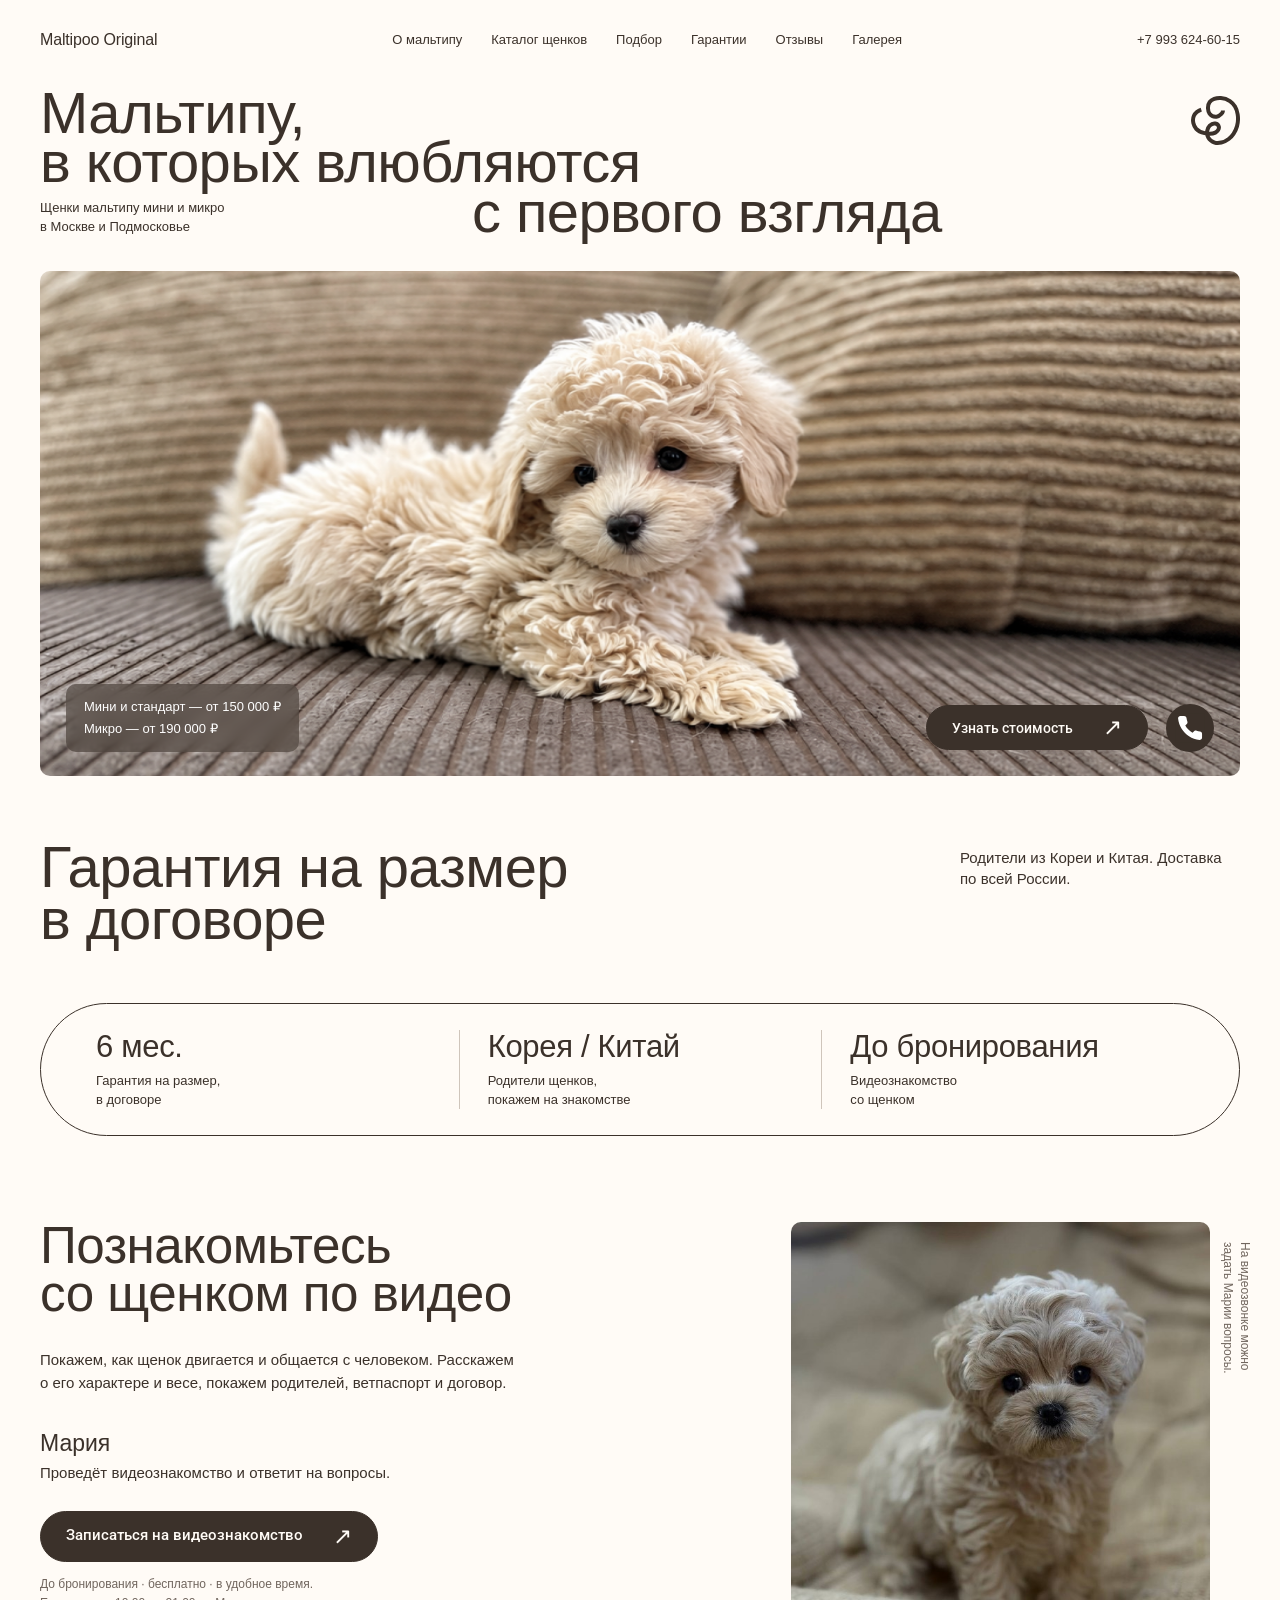
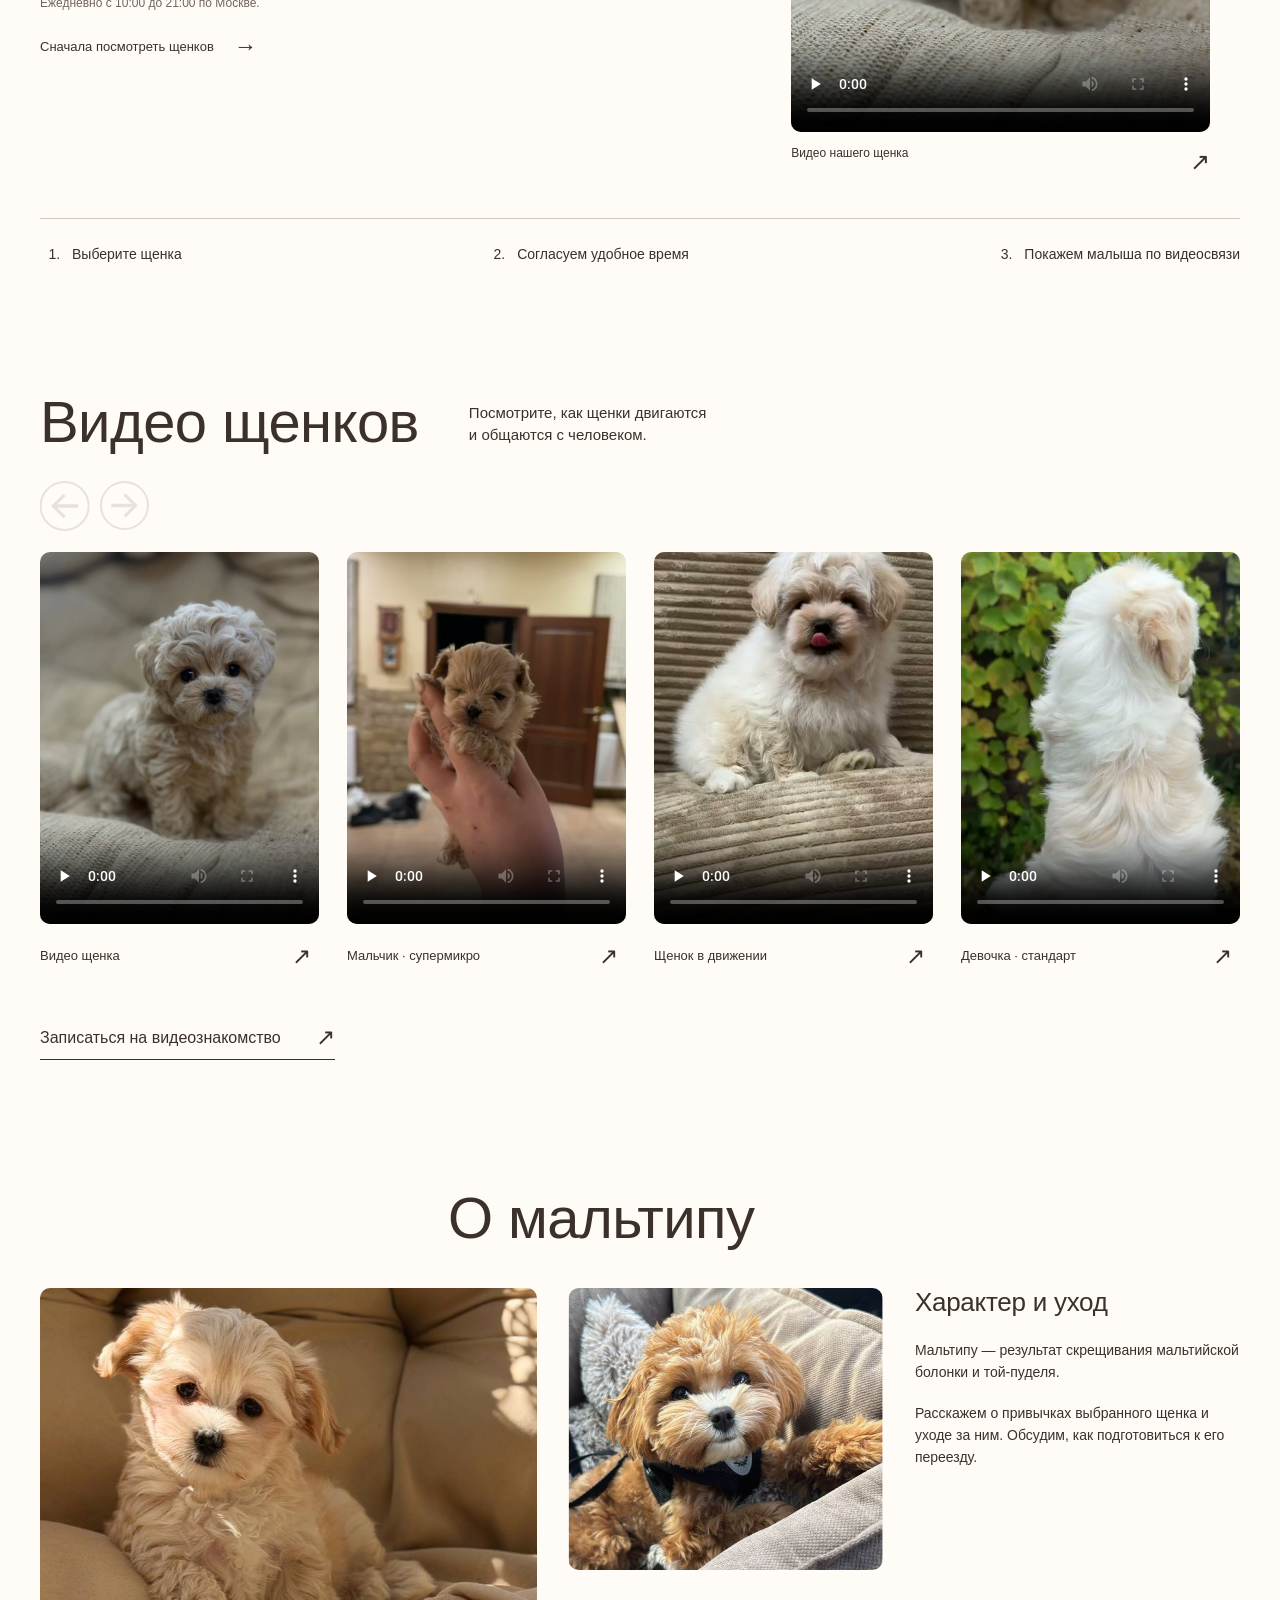
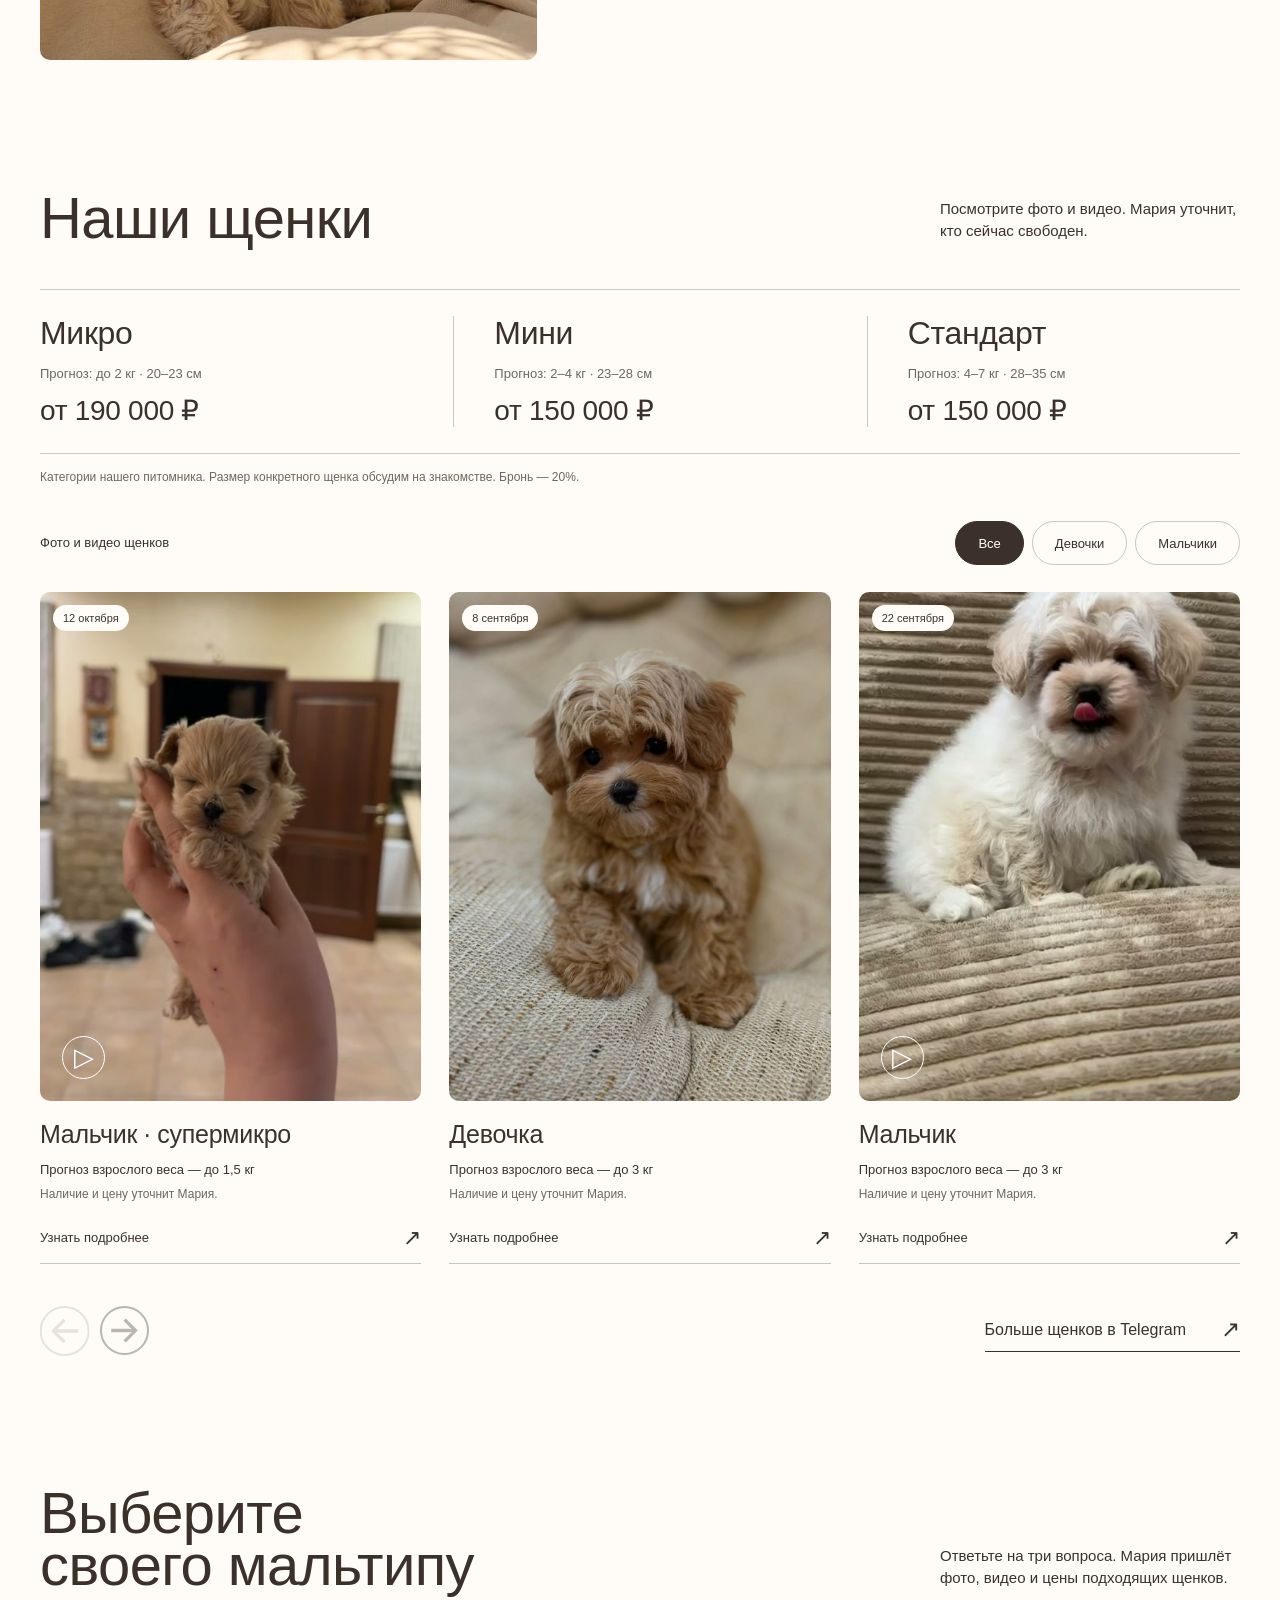
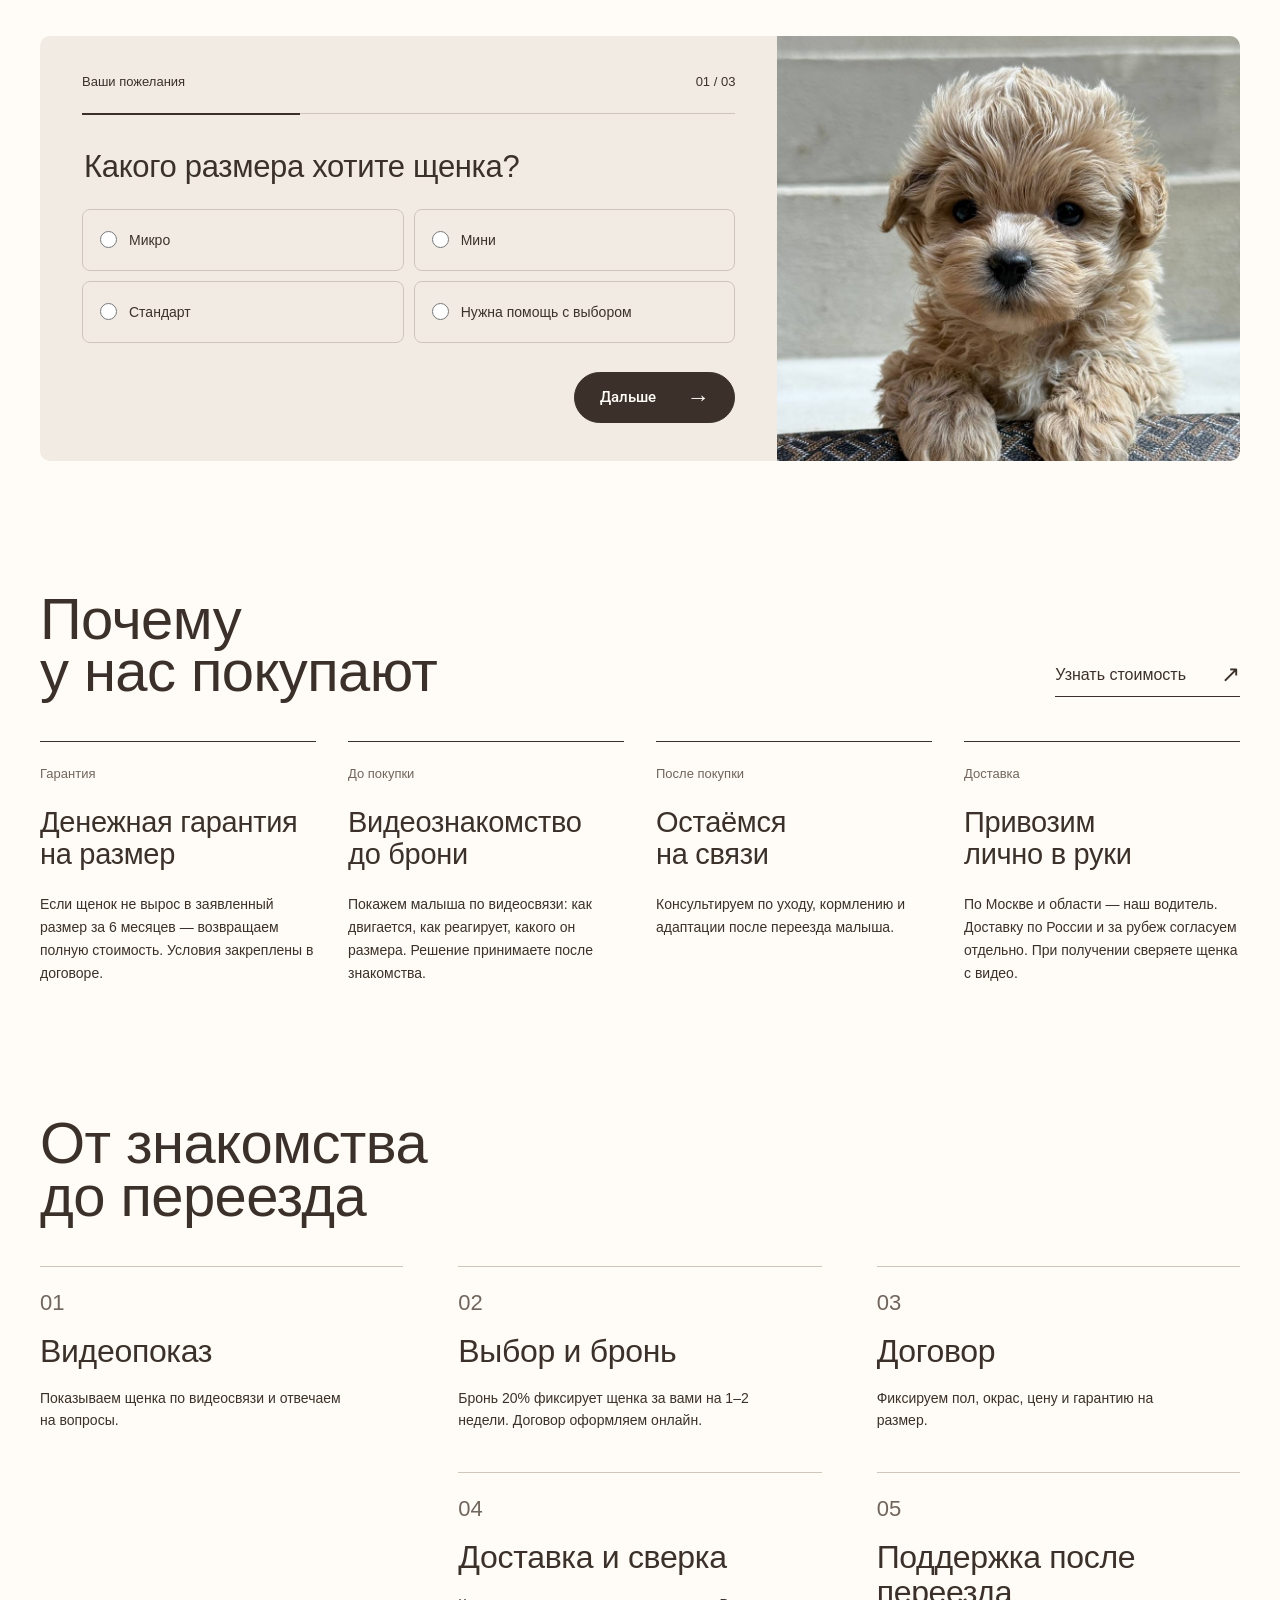
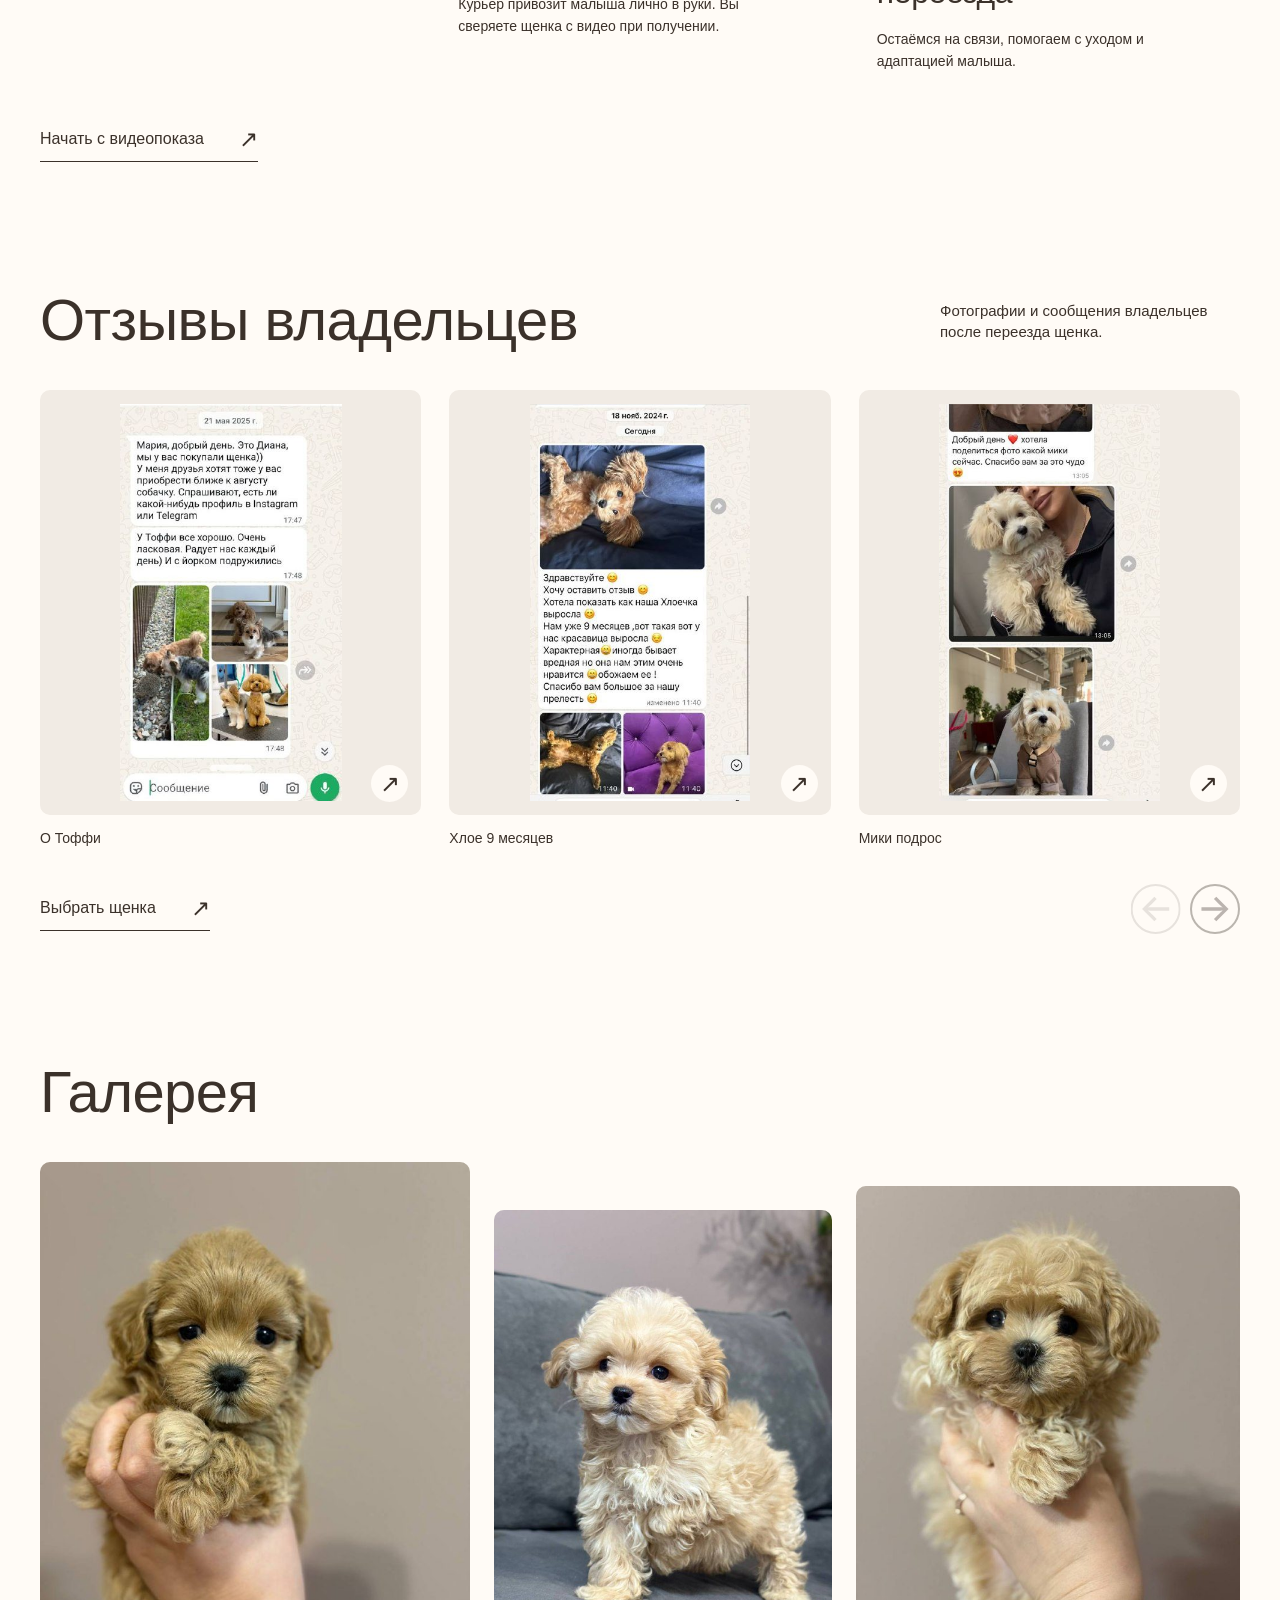
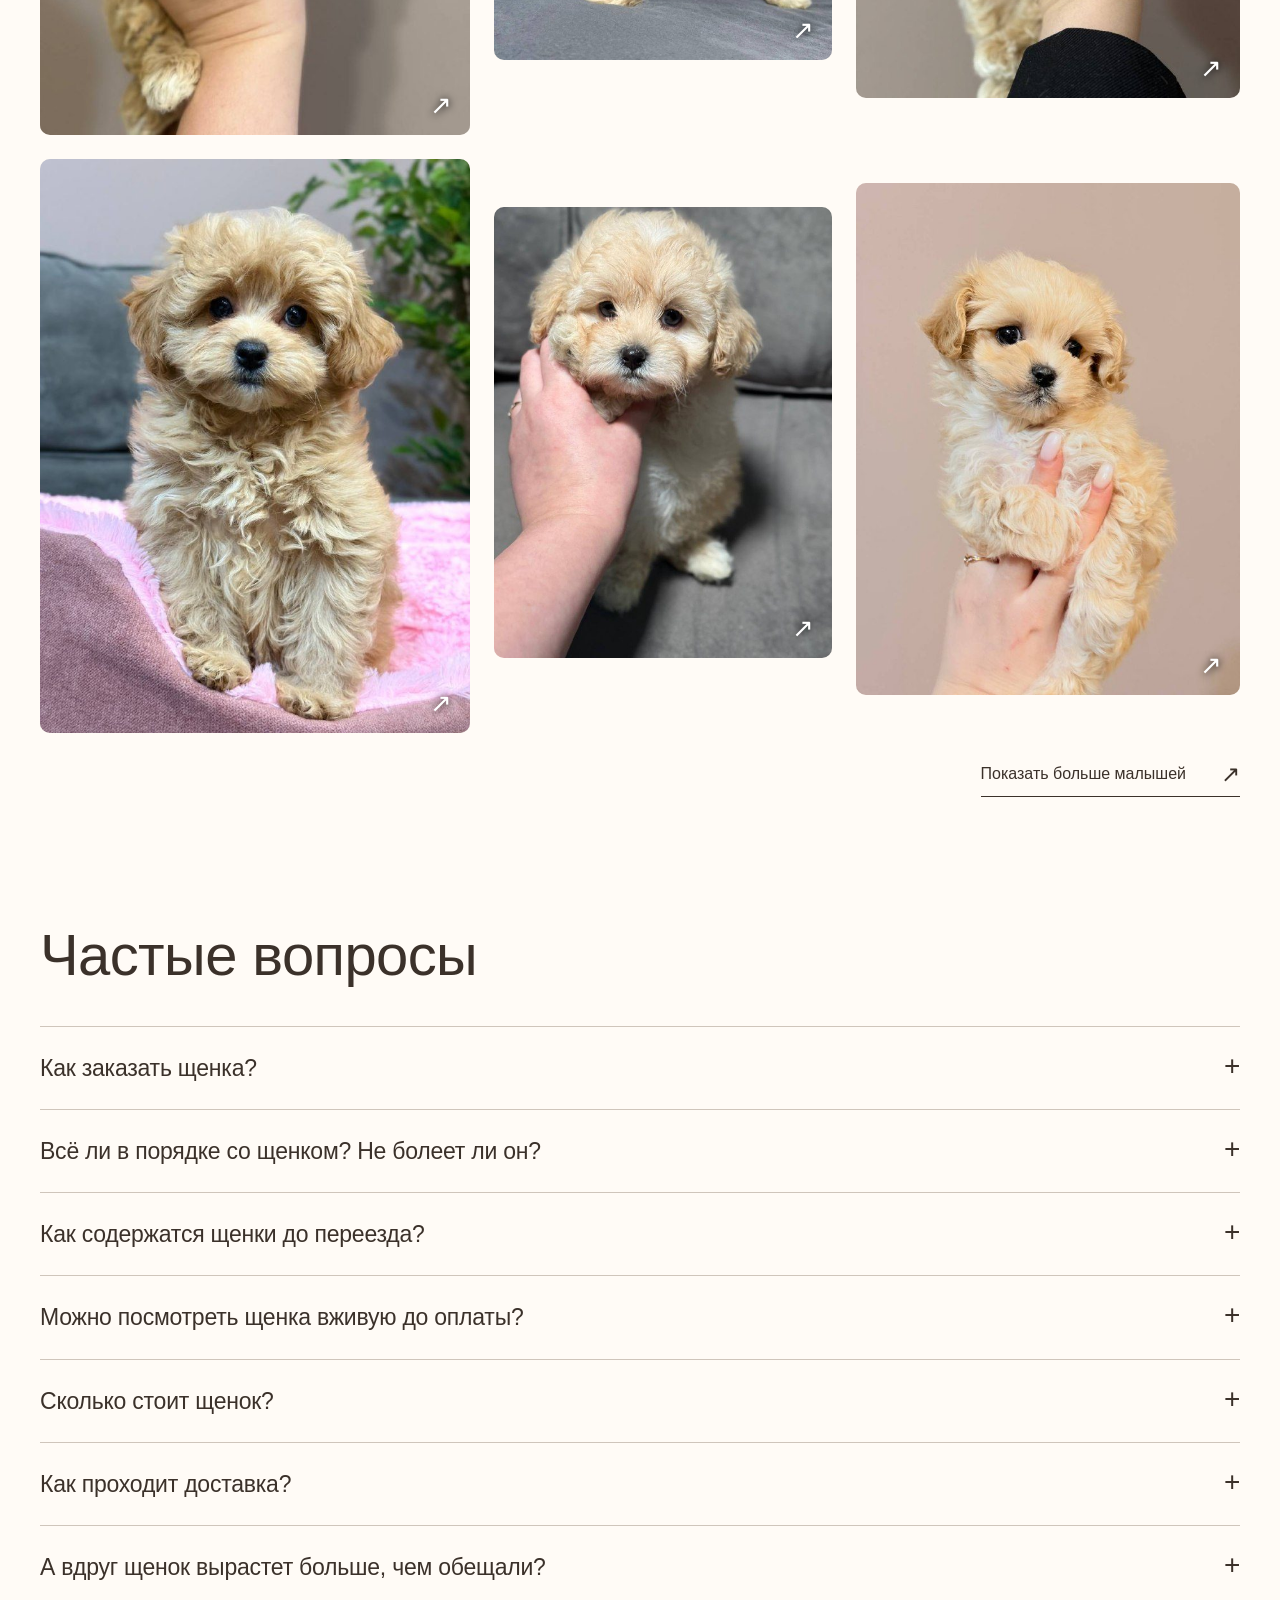
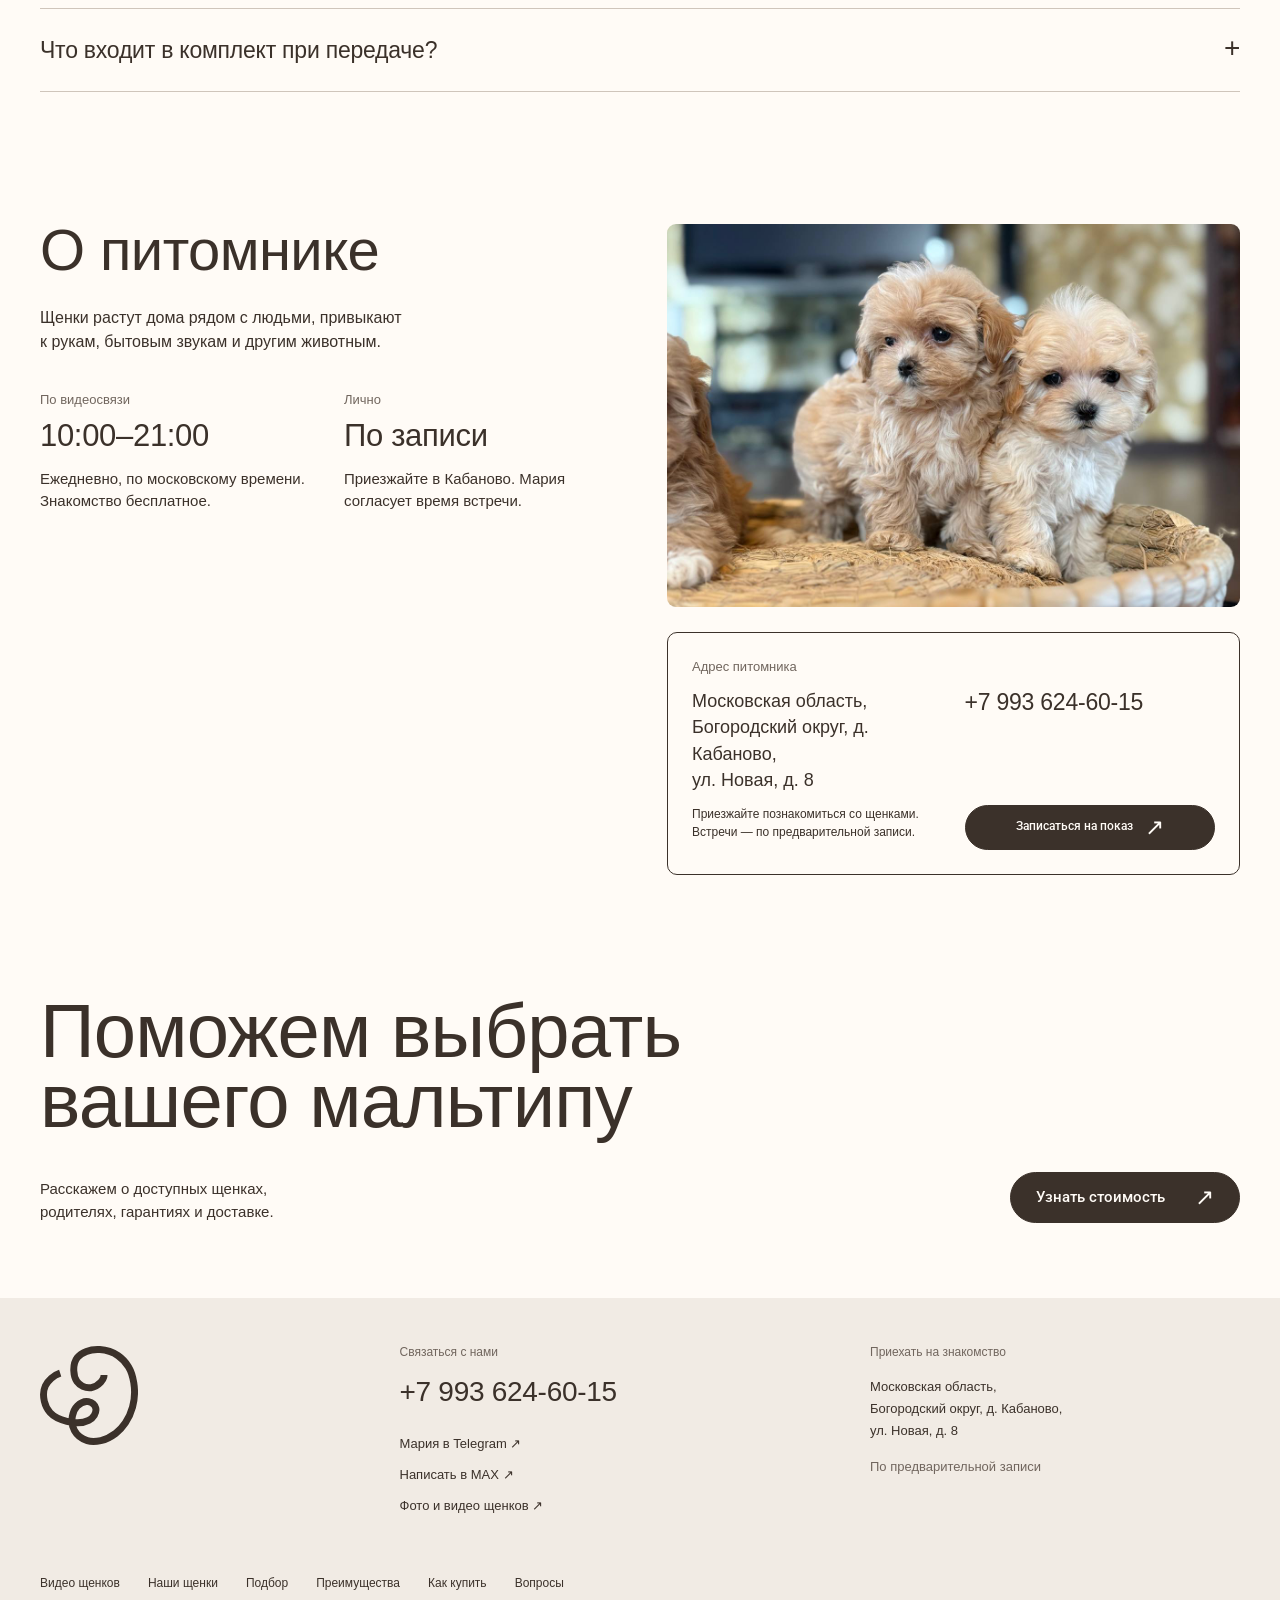
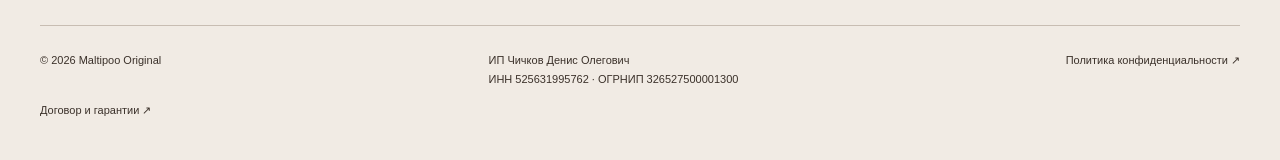
==== index.html @ a62a50dc "Publish Maltipoo Original website" ====
<!doctype html>
<html lang="ru">
<head>
  <meta charset="utf-8"><meta name="viewport" content="width=device-width,initial-scale=1">
  <title>Щенки мальтипу в Москве и Подмосковье — Maltipoo Original</title>
  <meta name="description" content="Фото, видео и подбор щенков мальтипу с ценами. Познакомьтесь со щенком по видеосвязи до бронирования. Москва, Подмосковье и доставка в другие города.">
  <meta name="robots" content="noindex,nofollow"><meta name="theme-color" content="#fffbf6">
  <link rel="icon" type="image/svg+xml" href="./assets/figma/imgVector.svg">
  <link rel="stylesheet" href="./assets/fonts/fonts.css">
  <link rel="preload" href="./assets/figma/img54133589218606372301.png" as="image">
  <link rel="stylesheet" href="styles.css"><script src="app.js" defer></script>
</head>
<body>
<a class="skip-link" href="#main">Перейти к содержанию</a>
<header class="header wrap">
  <a href="#top" class="brand" aria-label="Maltipoo Original — на главную"><span class="brand-wordmark">Maltipoo Original</span></a>
<nav class="navigation" id="navigation" aria-label="Главная навигация"><a href="#breed">О мальтипу</a><a href="#puppies">Каталог щенков</a><a href="#selection">Подбор</a><a href="#trust">Гарантии</a><a href="#reviews">Отзывы</a><a href="#gallery">Галерея</a>
</nav>
  <a class="button header-cta" href="#selection">Узнать стоимость <span aria-hidden="true">↗</span></a><a class="header-phone" href="tel:+79936246015">+7 993 624-60-15</a>
<button class="menu-toggle" aria-controls="navigation" aria-expanded="false" aria-label="Открыть меню"><span></span> <span></span></button>
</header>
<main id="main">
<section class="hero wrap" id="top" aria-labelledby="hero-heading">
<div class="hero-heading">
<h1 id="hero-heading"><span>Мальтипу, </span><span>в которых влюбляются </span><span class="hero-title-offset">с первого взгляда </span><span class="hero-descriptor">Щенки мальтипу мини и микро <br>в Москве и Подмосковье</span></h1><span class="hero-mark"><img src="./assets/figma/imgVector.svg" alt=""></span>

</div>
<div class="hero-frame"><img class="hero-image" src="./assets/figma/img54133589218606372301.png" width="1024" height="768" alt="Кремовый щенок мальтипу лежит на мягком диване" fetchpriority="high">
<div class="hero-purchase">
<p class="hero-price">Мини и стандарт — от 150 000 ₽<br>Микро — от 190 000 ₽</p>
<div class="hero-actions"><a class="button" href="#selection">Узнать стоимость <span aria-hidden="true">↗</span></a><a class="hero-call" href="tel:+79936246015" aria-label="Позвонить Марии"><img src="./assets/figma/imgGroup963.svg" alt=""></a>
</div>
</div>
</div>
<div class="hero-bottom">
<h2>Гарантия на размер<br>в договоре</h2>
<p>Родители из Кореи и Китая. Доставка по всей России.</p>
</div>
</section>
<div class="hero-proofs wrap">
<div><strong>6 мес.</strong><span>Гарантия на размер, <br> в договоре</span>
</div>
<div><strong>Корея / Китай</strong><span>Родители щенков, <br> покажем на знакомстве</span>
</div>
<div><strong>До бронирования</strong><span>Видеознакомство <br> со щенком</span>
</div>
</div>
<section class="section wrap meeting" id="meeting" aria-labelledby="meeting-heading">
<div class="meeting-copy">
<h2 id="meeting-heading">Познакомьтесь<br>со щенком по видео</h2>
<p>Покажем, как щенок двигается и общается с человеком. Расскажем о его характере и весе, покажем родителей, ветпаспорт и договор.</p>
<p class="maria-caption"><strong>Мария</strong> <br> Проведёт видеознакомство и ответит на вопросы.</p><a class="button" href="https://t.me/mariya_robbi" target="_blank" rel="noopener noreferrer">Записаться на видеознакомство <span aria-hidden="true">↗</span></a>
<p class="caption">До бронирования · бесплатно · в удобное время. <br> Ежедневно с 10:00 до 21:00 по Москве.</p><a class="meeting-catalog text-link" href="#puppies">Сначала посмотреть щенков <span aria-hidden="true">→</span></a>
</div>
<div class="meeting-media">
<figure class="video-figure">
<div class="video-shell">
<video id="meeting-video" controls playsinline preload="none" poster="./assets/media/tg-1750-photo-01.jpg" aria-label="Видео щенка из Telegram"><source src="./assets/media/tg-1750-video.mp4" type="video/mp4">
</video>
</div>
<figcaption><span>Видео нашего щенка</span><a href="https://t.me/maltipooTeddi/1750" target="_blank" rel="noopener noreferrer" aria-label="Исходная публикация видео в Telegram">↗</a></figcaption>
</figure>
<p class="meeting-note">На видеозвонке можно <br> задать Марии вопросы.</p>
</div>
<ol class="meeting-microsteps">
<li>Выберите щенка</li>
<li>Согласуем удобное время</li>
<li>Покажем малыша по видеосвязи</li></ol>
</section>
<section class="section wrap videos-section" id="videos" aria-labelledby="videos-heading">
<div class="section-heading">
<h2 id="videos-heading">Видео щенков</h2>
<p>Посмотрите, как щенки двигаются и общаются с человеком.</p>
</div>
<div class="rail-controls">
<button data-rail="video-rail" data-direction="-1" aria-label="Предыдущие видео"><img class="figma-rail-arrow is-previous" src="./assets/figma/imgGroup974.svg" alt=""></button>
<button data-rail="video-rail" data-direction="1" aria-label="Следующие видео"><img class="figma-rail-arrow" src="./assets/figma/imgGroup974.svg" alt=""></button>
</div>
<div class="rail" id="video-rail" tabindex="0" aria-label="Видео щенков, горизонтальная лента">
<figure class="video-card">
<video controls playsinline preload="none" poster="./assets/media/tg-1750-photo-01.jpg" aria-label="Видео щенка"><source src="./assets/media/tg-1750-video.mp4" type="video/mp4">
</video>
<figcaption><span>Видео щенка</span><a href="https://t.me/maltipooTeddi/1750" target="_blank" rel="noopener noreferrer" aria-label="Открыть исходную публикацию 1750">↗</a></figcaption>
</figure>
<figure class="video-card">
<video controls playsinline preload="none" poster="./assets/posters/tg-1788.jpg" aria-label="Мальчик · супермикро"><source src="./assets/media/tg-1788-video.mp4" type="video/mp4">
</video>
<figcaption><span>Мальчик · супермикро</span><a href="https://t.me/maltipooTeddi/1788" target="_blank" rel="noopener noreferrer" aria-label="Открыть исходную публикацию 1788">↗</a></figcaption>
</figure>
<figure class="video-card">
<video controls playsinline preload="none" poster="./assets/posters/tg-1786.jpg" aria-label="Щенок в движении"><source src="./assets/media/tg-1786-video.mp4" type="video/mp4">
</video>
<figcaption><span>Щенок в движении</span><a href="https://t.me/maltipooTeddi/1786" target="_blank" rel="noopener noreferrer" aria-label="Открыть исходную публикацию 1786">↗</a></figcaption>
</figure>
<figure class="video-card">
<video controls playsinline preload="none" poster="./assets/posters/tg-1785.jpg" aria-label="Девочка · стандарт"><source src="./assets/media/tg-1785-video.mp4" type="video/mp4">
</video>
<figcaption><span>Девочка · стандарт</span><a href="https://t.me/maltipooTeddi/1785" target="_blank" rel="noopener noreferrer" aria-label="Открыть исходную публикацию 1785">↗</a></figcaption>
</figure>
</div>
<div class="rail-bottom"><a class="text-link" href="https://t.me/mariya_robbi" target="_blank" rel="noopener noreferrer">Записаться на видеознакомство <span aria-hidden="true">↗</span></a>
</div>
</section>
<section class="section wrap breed breed-live" id="breed" aria-labelledby="breed-heading">
<div class="section-heading">
<h2 id="breed-heading">О мальтипу</h2>
</div>
<div class="breed-editorial">
<div class="breed-wide"><img src="./assets/figma/img52422603311684737011.png" alt="Светлый щенок мальтипу на диване" width="768" height="1024" loading="lazy">
</div>
<div class="breed-inset"><img src="./assets/figma/img53212320752286476978.png" alt="Рыжий мальтипу крупным планом" width="576" height="1024" loading="lazy">
</div>
<div class="breed-text">
<h3>Характер и уход</h3>
<p>Мальтипу — результат скрещивания мальтийской болонки и той-пуделя.</p>
<p>Расскажем о привычках выбранного щенка и уходе за ним. Обсудим, как подготовиться к его переезду.</p>
</div>
</div>
</section>
<section class="section wrap" id="puppies" aria-labelledby="puppies-heading">
<div class="section-heading">
<h2 id="puppies-heading">Наши щенки</h2>
<p>Посмотрите фото и видео. Мария уточнит, кто сейчас свободен.</p>
</div>
<div class="category-comparison" aria-label="Категории питомника">
<article>
<h3>Микро</h3>
<p>Прогноз: до 2 кг · 20–23 см</p><strong>от 190 000 ₽</strong>
</article>
<article>
<h3>Мини</h3>
<p>Прогноз: 2–4 кг · 23–28 см</p><strong>от 150 000 ₽</strong>
</article>
<article>
<h3>Стандарт</h3>
<p>Прогноз: 4–7 кг · 28–35 см</p><strong>от 150 000 ₽</strong>
</article>
</div>
<p class="category-note">Категории нашего питомника. Размер конкретного щенка обсудим на знакомстве. Бронь — 20%.</p>
<div class="catalog-toolbar">
<p>Фото и видео щенков</p>
<div class="filters" aria-label="Пол щенка">
<button class="filter active" type="button" data-filter="all" aria-pressed="true">Все</button>
<button class="filter" type="button" data-filter="girl" aria-pressed="false">Девочки</button>
<button class="filter" type="button" data-filter="boy" aria-pressed="false">Мальчики</button>
</div>
</div>
<div class="puppy-grid" id="puppy-grid" tabindex="0" aria-label="Каталог щенков, горизонтальная лента">
</div>
<p class="sr-only" id="catalog-status" aria-live="polite"></p><noscript>
<p>Фото, видео и актуальные публикации доступны <a href="https://t.me/maltipooTeddi">в нашем Telegram</a>.</p></noscript>
<div class="catalog-bottom">
<div class="rail-controls">
<button data-rail="puppy-grid" data-direction="-1" aria-label="Предыдущие щенки"><img class="figma-rail-arrow is-previous" src="./assets/figma/imgGroup974.svg" alt=""></button>
<button data-rail="puppy-grid" data-direction="1" aria-label="Следующие щенки"><img class="figma-rail-arrow" src="./assets/figma/imgGroup974.svg" alt=""></button>
</div><a class="text-link" href="https://t.me/maltipooTeddi" target="_blank" rel="noopener noreferrer">Больше щенков в Telegram <span aria-hidden="true">↗</span></a>
</div>
</section>
<section class="section selection-section wrap" id="selection" aria-labelledby="selection-heading">
<div class="section-heading">
<h2 id="selection-heading">Выберите<br>своего мальтипу</h2>
<p>Ответьте на три вопроса. Мария пришлёт фото, видео и цены подходящих щенков.</p>
</div>
<div class="selection-panel">
<div class="quiz" id="quiz">
<div class="quiz-top"><span>Ваши пожелания</span><span id="quiz-counter">01 / 03</span>
</div>
<div class="quiz-progress" aria-hidden="true"><span id="quiz-progress"></span>
</div>
<div id="quiz-stage">
</div>
<p class="quiz-error" id="quiz-error" role="alert" hidden>Выберите вариант, чтобы продолжить.</p>
<div class="quiz-navigation" id="quiz-navigation">
<button class="quiz-back" id="quiz-back" type="button" hidden><span aria-hidden="true">←</span> Назад</button>
<button class="button" id="quiz-next" type="button">Дальше <span aria-hidden="true">→</span></button>
</div>
</div>
<figure class="selection-photo"><img src="./assets/figma/imgImg202608132052255.png" alt="Щенок мальтипу на руках" width="960" height="1280" loading="lazy">
</figure>
</div>
</section>
<section class="section wrap advantages" id="trust" aria-labelledby="trust-heading">
<div class="section-heading">
<h2 id="trust-heading">Почему <br> у нас покупают</h2><a class="text-link" href="#selection">Узнать стоимость <span aria-hidden="true">↗</span></a>
</div>
<div class="advantages-grid">
<article><span>Гарантия</span>
<h3>Денежная гарантия <br> на размер</h3>
<p>Если щенок не вырос в заявленный размер за 6 месяцев — возвращаем полную стоимость. Условия закреплены в договоре.</p>
</article>
<article><span>До покупки</span>
<h3>Видеознакомство <br> до брони</h3>
<p>Покажем малыша по видеосвязи: как двигается, как реагирует, какого он размера. Решение принимаете после знакомства.</p>
</article>
<article><span>После покупки</span>
<h3>Остаёмся <br> на связи</h3>
<p>Консультируем по уходу, кормлению и адаптации после переезда малыша.</p>
</article>
<article id="delivery"><span>Доставка</span>
<h3>Привозим <br> лично в руки</h3>
<p>По Москве и области — наш водитель. Доставку по России и за рубеж согласуем отдельно. При получении сверяете щенка с видео.</p>
</article>
</div>
</section>
<section class="section steps-section" id="how" aria-labelledby="how-heading">
<div class="wrap">
<div class="section-heading">
<h2 id="how-heading">От знакомства<br>до переезда</h2>
</div>
<ol class="steps">
<li><span class="step-number">01</span>
<h3>Видеопоказ</h3>
<p>Показываем щенка по видеосвязи и отвечаем на вопросы.</p>
</li>
<li><span class="step-number">02</span>
<h3>Выбор и бронь</h3>
<p>Бронь 20% фиксирует щенка за вами на 1–2 недели. Договор оформляем онлайн.</p>
</li>
<li><span class="step-number">03</span>
<h3>Договор</h3>
<p>Фиксируем пол, окрас, цену и гарантию на размер.</p>
</li>
<li><span class="step-number">04</span>
<h3>Доставка и сверка</h3>
<p>Курьер привозит малыша лично в руки. Вы сверяете щенка с видео при получении.</p>
</li>
<li><span class="step-number">05</span>
<h3>Поддержка после переезда</h3>
<p>Остаёмся на связи, помогаем с уходом и адаптацией малыша.</p>
</li></ol><a class="text-link" href="https://t.me/mariya_robbi" target="_blank" rel="noopener noreferrer">Начать с видеопоказа <span aria-hidden="true">↗</span></a>
</div>
</section>
<section class="section wrap reviews" id="reviews" aria-labelledby="reviews-heading">
<div class="section-heading">
<h2 id="reviews-heading">Отзывы владельцев</h2>
<p>Фотографии и сообщения владельцев после переезда щенка.</p>
</div>
<div class="rail review-rail" id="review-rail" tabindex="0" aria-label="Отзывы владельцев, горизонтальная лента">
<figure class="review-card">
<button type="button" class="review-image" data-lightbox="./assets/reviews/otzyv-2.jpg" data-caption="О Тоффи" aria-label="Открыть отзыв: О Тоффи"><img src="./assets/reviews/otzyv-2.jpg" alt="О Тоффи: оригинальный скриншот переписки с владельцем" loading="lazy" width="500" height="700"><span aria-hidden="true">↗</span></button>
<figcaption>О Тоффи</figcaption>
</figure>
<figure class="review-card">
<button type="button" class="review-image" data-lightbox="./assets/reviews/otzyv-3.jpg" data-caption="Хлое 9 месяцев" aria-label="Открыть отзыв: Хлое 9 месяцев"><img src="./assets/reviews/otzyv-3.jpg" alt="Хлое 9 месяцев: оригинальный скриншот переписки с владельцем" loading="lazy" width="500" height="700"><span aria-hidden="true">↗</span></button>
<figcaption>Хлое 9 месяцев</figcaption>
</figure>
<figure class="review-card">
<button type="button" class="review-image" data-lightbox="./assets/reviews/otzyv-4.jpg" data-caption="Мики подрос" aria-label="Открыть отзыв: Мики подрос"><img src="./assets/reviews/otzyv-4.jpg" alt="Мики подрос: оригинальный скриншот переписки с владельцем" loading="lazy" width="500" height="700"><span aria-hidden="true">↗</span></button>
<figcaption>Мики подрос</figcaption>
</figure>
<figure class="review-card">
<button type="button" class="review-image" data-lightbox="./assets/reviews/otzyv-7.jpg" data-caption="После дороги" aria-label="Открыть отзыв: После дороги"><img src="./assets/reviews/otzyv-7.jpg" alt="После дороги: оригинальный скриншот переписки с владельцем" loading="lazy" width="500" height="700"><span aria-hidden="true">↗</span></button>
<figcaption>После дороги</figcaption>
</figure>
<figure class="review-card">
<button type="button" class="review-image" data-lightbox="./assets/reviews/otzyv-8.jpg" data-caption="Первый день рождения" aria-label="Открыть отзыв: Первый день рождения"><img src="./assets/reviews/otzyv-8.jpg" alt="Первый день рождения: оригинальный скриншот переписки с владельцем" loading="lazy" width="500" height="700"><span aria-hidden="true">↗</span></button>
<figcaption>Первый день рождения</figcaption>
</figure>
<figure class="review-card">
<button type="button" class="review-image" data-lightbox="./assets/reviews/otzyv-1.jpg" data-caption="О Булке" aria-label="Открыть отзыв: О Булке"><img src="./assets/reviews/otzyv-1.jpg" alt="О Булке: оригинальный скриншот переписки с владельцем" loading="lazy" width="500" height="700"><span aria-hidden="true">↗</span></button>
<figcaption>О Булке</figcaption>
</figure>
<figure class="review-card">
<button type="button" class="review-image" data-lightbox="./assets/reviews/otzyv-5.jpg" data-caption="Вместе почти 2 года" aria-label="Открыть отзыв: Вместе почти 2 года"><img src="./assets/reviews/otzyv-5.jpg" alt="Вместе почти 2 года: оригинальный скриншот переписки с владельцем" loading="lazy" width="500" height="700"><span aria-hidden="true">↗</span></button>
<figcaption>Вместе почти 2 года</figcaption>
</figure>
<figure class="review-card">
<button type="button" class="review-image" data-lightbox="./assets/reviews/otzyv-6.jpg" data-caption="Сообщение о Мультике" aria-label="Открыть отзыв: Сообщение о Мультике"><img src="./assets/reviews/otzyv-6.jpg" alt="Сообщение о Мультике: оригинальный скриншот переписки с владельцем" loading="lazy" width="500" height="700"><span aria-hidden="true">↗</span></button>
<figcaption>Сообщение о Мультике</figcaption>
</figure>
<figure class="review-card">
<button type="button" class="review-image" data-lightbox="./assets/reviews/otzyv-9.jpg" data-caption="После первой стрижки" aria-label="Открыть отзыв: После первой стрижки"><img src="./assets/reviews/otzyv-9.jpg" alt="После первой стрижки: оригинальный скриншот переписки с владельцем" loading="lazy" width="500" height="700"><span aria-hidden="true">↗</span></button>
<figcaption>После первой стрижки</figcaption>
</figure>
</div>
<div class="rail-bottom"><a href="#selection" class="text-link">Выбрать щенка <span aria-hidden="true">↗</span></a>
<div class="rail-controls">
<button data-rail="review-rail" data-direction="-1" aria-label="Предыдущие отзывы"><img class="figma-rail-arrow is-previous" src="./assets/figma/imgGroup974.svg" alt=""></button>
<button data-rail="review-rail" data-direction="1" aria-label="Следующие отзывы"><img class="figma-rail-arrow" src="./assets/figma/imgGroup974.svg" alt=""></button>
</div>
</div>
</section>
<section class="section wrap gallery-section" id="gallery" aria-labelledby="gallery-heading">
<div class="section-heading">
<h2 id="gallery-heading">Галерея</h2>
</div>
<div class="gallery-grid">
<button class="gallery-item gallery-item-1" type="button" data-lightbox="./assets/gallery/gallery-1.jpg" data-caption="Рыжий щенок мальтипу на руке" aria-label="Открыть фотографию щенка 1"><img src="./assets/gallery/gallery-1.jpg" alt="Рыжий щенок мальтипу на руке" width="600" height="800" loading="lazy"><span aria-hidden="true">↗</span></button>
<button class="gallery-item gallery-item-2" type="button" data-lightbox="./assets/gallery/gallery-2.jpg" data-caption="Кремовый щенок на сером диване" aria-label="Открыть фотографию щенка 2"><img src="./assets/gallery/gallery-2.jpg" alt="Кремовый щенок на сером диване" width="600" height="800" loading="lazy"><span aria-hidden="true">↗</span></button>
<button class="gallery-item gallery-item-3" type="button" data-lightbox="./assets/gallery/gallery-3.jpg" data-caption="Щенок мальтипу с кудрявыми ушами на руке" aria-label="Открыть фотографию щенка 3"><img src="./assets/gallery/gallery-3.jpg" alt="Щенок мальтипу с кудрявыми ушами на руке" width="600" height="800" loading="lazy"><span aria-hidden="true">↗</span></button>
<button class="gallery-item gallery-item-4" type="button" data-lightbox="./assets/gallery/gallery-4.jpg" data-caption="Рыжий щенок сидит на розовом пледе" aria-label="Открыть фотографию щенка 4"><img src="./assets/gallery/gallery-4.jpg" alt="Рыжий щенок сидит на розовом пледе" width="600" height="800" loading="lazy"><span aria-hidden="true">↗</span></button>
<button class="gallery-item gallery-item-5" type="button" data-lightbox="./assets/gallery/gallery-5.jpg" data-caption="Кремовый щенок рядом с рукой человека" aria-label="Открыть фотографию щенка 5"><img src="./assets/gallery/gallery-5.jpg" alt="Кремовый щенок рядом с рукой человека" width="638" height="800" loading="lazy"><span aria-hidden="true">↗</span></button>
<button class="gallery-item gallery-item-6" type="button" data-lightbox="./assets/gallery/gallery-6.jpg" data-caption="Светлый щенок мальтипу на руках" aria-label="Открыть фотографию щенка 6"><img src="./assets/gallery/gallery-6.jpg" alt="Светлый щенок мальтипу на руках" width="600" height="800" loading="lazy"><span aria-hidden="true">↗</span></button>
<button class="gallery-item gallery-item-7" type="button" data-lightbox="./assets/gallery/gallery-7.jpg" data-caption="Щенок в кружевном воротнике на диване" aria-label="Открыть фотографию щенка 7" hidden><img src="./assets/gallery/gallery-7.jpg" alt="Щенок в кружевном воротнике на диване" width="600" height="800" loading="lazy"><span aria-hidden="true">↗</span></button>
<button class="gallery-item gallery-item-8" type="button" data-lightbox="./assets/gallery/gallery-8.jpg" data-caption="Мальтипу в кружевном воротнике на руке" aria-label="Открыть фотографию щенка 8" hidden><img src="./assets/gallery/gallery-8.jpg" alt="Мальтипу в кружевном воротнике на руке" width="600" height="800" loading="lazy"><span aria-hidden="true">↗</span></button>
<button class="gallery-item gallery-item-9" type="button" data-lightbox="./assets/gallery/gallery-9.jpg" data-caption="Рыжий щенок с белой грудкой лежит на пледе" aria-label="Открыть фотографию щенка 9" hidden><img src="./assets/gallery/gallery-9.jpg" alt="Рыжий щенок с белой грудкой лежит на пледе" width="600" height="800" loading="lazy"><span aria-hidden="true">↗</span></button>
<button class="gallery-item gallery-item-10" type="button" data-lightbox="./assets/gallery/gallery-10.jpg" data-caption="Рыжий щенок с белой грудкой и медальоном" aria-label="Открыть фотографию щенка 10" hidden><img src="./assets/gallery/gallery-10.jpg" alt="Рыжий щенок с белой грудкой и медальоном" width="469" height="800" loading="lazy"><span aria-hidden="true">↗</span></button>
<button class="gallery-item gallery-item-11" type="button" data-lightbox="./assets/gallery/gallery-11.jpg" data-caption="Щенок в голубом платочке с ромашкой" aria-label="Открыть фотографию щенка 11" hidden><img src="./assets/gallery/gallery-11.jpg" alt="Щенок в голубом платочке с ромашкой" width="450" height="800" loading="lazy"><span aria-hidden="true">↗</span></button>
<button class="gallery-item gallery-item-12" type="button" data-lightbox="./assets/gallery/gallery-12.jpg" data-caption="Мальтипу в розовой одежде на сиденье автомобиля" aria-label="Открыть фотографию щенка 12" hidden><img src="./assets/gallery/gallery-12.jpg" alt="Мальтипу в розовой одежде на сиденье автомобиля" width="600" height="800" loading="lazy"><span aria-hidden="true">↗</span></button>
</div>
<button class="text-link gallery-more" id="gallery-more" type="button" aria-expanded="false">Показать больше малышей <span aria-hidden="true">↗</span></button>
</section>
<section class="section wrap faq" id="faq" aria-labelledby="faq-heading">
<h2 id="faq-heading">Частые вопросы</h2>
<div class="faq-list">
<details><summary>Как заказать щенка?<span aria-hidden="true">+</span></summary>
<p>Напишите Марии в Telegram или пройдите подбор на сайте и скопируйте пожелания в сообщение. Мария пришлёт фото, видео и цены. Затем можно договориться о видеознакомстве и брони.</p>
</details>
<details><summary>Всё ли в порядке со щенком? Не болеет ли он?<span aria-hidden="true">+</span></summary>
<p>Все малыши растут дома под присмотром, проходят осмотр ветеринара и получают прививки по возрасту. К переезду готовим ветпаспорт с отметками.</p>
</details>
<details><summary>Как содержатся щенки до переезда?<span aria-hidden="true">+</span></summary>
<p>Дома: малыши растут рядом с людьми, привыкают к рукам, бытовым звукам и другим животным.</p>
</details>
<details><summary>Можно посмотреть щенка вживую до оплаты?<span aria-hidden="true">+</span></summary>
<p>Да. Мария включает видеосвязь и показывает малыша: как двигается, как реагирует, какого он размера. После знакомства принимаете решение о брони.</p>
</details>
<details><summary>Сколько стоит щенок?<span aria-hidden="true">+</span></summary>
<p>Микро — от 190 000 ₽, мини и стандарт — от 150 000 ₽. Точную цену каждого щенка Мария укажет в подборке.</p>
</details>
<details><summary>Как проходит доставка?<span aria-hidden="true">+</span></summary>
<p>По Москве и области малыша привозит наш водитель — лично в руки. Доставку по России и за рубеж согласуем отдельно. При получении вы сверяете щенка с тем, что видели на видео.</p>
</details>
<details><summary>А вдруг щенок вырастет больше, чем обещали?<span aria-hidden="true">+</span></summary>
<p>Покажем родителей и обсудим прогноз размера выбранного щенка. В договоре зафиксирована денежная гарантия: если за 6 месяцев малыш не вырос в заявленный размер, возвращаем полную стоимость.</p>
</details>
<details><summary>Что входит в комплект при передаче?<span aria-hidden="true">+</span></summary>
<p>Ветпаспорт с прививками, карточка щенка с данными о родителях и весе, договор, привычный корм на первые дни и памятка по адаптации в новом доме.</p>
</details>
</div>
</section>
<section class="section wrap address-section" id="address" aria-labelledby="address-heading">
<div class="nursery-copy">
<h2 id="address-heading">О питомнике</h2>
<p class="nursery-intro">Щенки растут дома рядом с людьми, привыкают к рукам, бытовым звукам и другим животным.</p>
<div class="nursery-facts">
<article><span>По видеосвязи</span><h3>10:00–21:00</h3><p>Ежедневно, по московскому времени. Знакомство бесплатное.</p></article>
<article><span>Лично</span><h3>По записи</h3><p>Приезжайте в Кабаново. Мария согласует время встречи.</p></article>
</div>
</div>
<div class="address-details">
<figure class="address-photo"><img src="./assets/figma/img53975786579643565701.png" alt="Два щенка мальтипу" width="1280" height="960" loading="lazy">
</figure>
<div class="address-card">
<p class="eyebrow">Адрес питомника</p>
<address>Московская область, <br> Богородский округ, д. Кабаново, <br> ул. Новая, д. 8</address>
<p>Приезжайте познакомиться со щенками. Встречи — по предварительной записи.</p><a class="address-phone" href="tel:+79936246015">+7 993 624-60-15</a><a class="button" href="https://t.me/mariya_robbi" target="_blank" rel="noopener noreferrer">Записаться на показ <span aria-hidden="true">↗</span></a>
</div>
</div>
</section>
<section class="section wrap final" aria-labelledby="final-heading">
<div class="final-heading">
<h2 id="final-heading">Поможем выбрать <br> вашего мальтипу</h2>
</div>
<div class="final-bottom">
<p>Расскажем о доступных щенках, <br> родителях, гарантиях и доставке.</p><a class="button" href="#selection">Узнать стоимость <span aria-hidden="true">↗</span></a>
</div>
</section>
</main>
<footer class="footer" id="contacts">
<div class="wrap">
<div class="footer-top"><a class="footer-brand" href="#top" aria-label="Maltipoo Original — наверх"><img src="./assets/figma/imgVector1.svg" alt="Maltipoo Original"></a>
<div>
<h3>Связаться с нами</h3><a class="footer-phone" href="tel:+79936246015">+7 993 624-60-15</a><a class="footer-link" href="https://t.me/mariya_robbi" target="_blank" rel="noopener noreferrer">Мария в Telegram ↗</a><a class="footer-link" href="https://max.ru/u/f9LHodD0cOIaC9BW7X_wbGUfvbHa-uOa-GzFZQ1KrRvVyGMcfNgt4GftZag" target="_blank" rel="noopener noreferrer">Написать в MAX ↗</a><a class="footer-link" href="https://t.me/maltipooTeddi" target="_blank" rel="noopener noreferrer">Фото и видео щенков ↗</a>
</div>
<div>
<h3>Приехать на знакомство</h3>
<p>Московская область, <br> Богородский округ, д. Кабаново, <br> ул. Новая, д. 8</p>
<p class="footer-appointment">По предварительной записи</p>
</div>
</div>
<nav class="footer-nav" aria-label="Навигация внизу страницы"><a href="#videos">Видео щенков</a><a href="#puppies">Наши щенки</a><a href="#selection">Подбор</a><a href="#trust">Преимущества</a><a href="#how">Как купить</a><a href="#faq">Вопросы</a>
</nav>
<div class="footer-bottom">
<p>© 2026 Maltipoo Original</p>
<p>ИП Чичков Денис Олегович <br> ИНН 525631995762 · ОГРНИП 326527500001300</p><a href="https://maltipoo-original.com/politika-konfidencialnosti.html" target="_blank" rel="noopener noreferrer">Политика конфиденциальности ↗</a>
</div><a class="contract-link" href="https://maltipoo-original.com/dogovor-garantii.html" target="_blank" rel="noopener noreferrer">Договор и гарантии ↗</a>
</div>
</footer>
<div class="sticky-selection" id="sticky-selection" hidden><a href="#selection">Получить подборку с ценами <span aria-hidden="true">↗</span></a>
</div>
<dialog class="puppy-dialog" id="puppy-dialog" aria-labelledby="dialog-heading">
<button class="dialog-close" id="dialog-close" type="button" aria-label="Закрыть карточку">×</button>
<div class="dialog-layout">
<div class="dialog-gallery">
<div id="dialog-media">
</div>
<div class="gallery-controls">
<button id="gallery-prev" type="button" aria-label="Предыдущий кадр">←</button><span id="gallery-counter" aria-live="polite"></span>
<button id="gallery-next" type="button" aria-label="Следующий кадр">→</button>
</div>
</div>
<div class="dialog-info">
<p class="eyebrow" id="dialog-date"></p>
<h2 id="dialog-heading"></h2>
<p id="dialog-description"></p>
<p class="dialog-status" id="dialog-status"></p><a id="dialog-source" class="text-link" target="_blank" rel="noopener noreferrer">Посмотреть публикацию <span aria-hidden="true">↗</span></a>
<button class="button" id="dialog-select" type="button">Хочу узнать об этом щенке <span aria-hidden="true">↗</span></button>
<p class="caption">Укажем выбранного щенка в сообщении Марии.</p>
</div>
</div>
</dialog>
<dialog class="image-dialog" id="image-dialog" aria-labelledby="image-dialog-title">
<div class="image-dialog-toolbar">
<p id="image-dialog-title"></p>
<button id="image-dialog-close" aria-label="Закрыть изображение" type="button">×</button>
</div>
<div class="image-dialog-controls">
<button type="button" id="image-prev" aria-label="Предыдущее изображение">←</button><span id="image-counter" aria-live="polite"></span>
<button type="button" id="image-next" aria-label="Следующее изображение">→</button>
</div><img id="image-dialog-img" src="./assets/reviews/otzyv-2.jpg" alt="">
</dialog></body></html>
---- assets/fonts/fonts.css ----
@font-face {
  font-family: 'Inter';
  font-style: normal;
  font-weight: 100 900;
  font-display: swap;
  src: url(Inter-variable-cyrillic-ext.woff2) format('woff2');
  unicode-range: U+0460-052F, U+1C80-1C8A, U+20B4, U+2DE0-2DFF, U+A640-A69F, U+FE2E-FE2F;
}

@font-face {
  font-family: 'Inter';
  font-style: normal;
  font-weight: 100 900;
  font-display: swap;
  src: url(Inter-variable-cyrillic.woff2) format('woff2');
  unicode-range: U+0301, U+0400-045F, U+0490-0491, U+04B0-04B1, U+2116;
}

@font-face {
  font-family: 'Inter';
  font-style: normal;
  font-weight: 100 900;
  font-display: swap;
  src: url(Inter-variable-latin-ext.woff2) format('woff2');
  unicode-range: U+0100-02BA, U+02BD-02C5, U+02C7-02CC, U+02CE-02D7, U+02DD-02FF, U+0304, U+0308, U+0329, U+1D00-1DBF, U+1E00-1E9F, U+1EF2-1EFF, U+2020, U+20A0-20AB, U+20AD-20C0, U+2113, U+2C60-2C7F, U+A720-A7FF;
}

@font-face {
  font-family: 'Inter';
  font-style: normal;
  font-weight: 100 900;
  font-display: swap;
  src: url(Inter-variable-latin.woff2) format('woff2');
  unicode-range: U+0000-00FF, U+0131, U+0152-0153, U+02BB-02BC, U+02C6, U+02DA, U+02DC, U+0304, U+0308, U+0329, U+2000-206F, U+20AC, U+2122, U+2191, U+2193, U+2212, U+2215, U+FEFF, U+FFFD;
}

@font-face {
  font-family: 'Roboto';
  font-style: normal;
  font-weight: 500;
  font-display: swap;
  src: url(Roboto-Medium.woff2) format('woff2');
}
---- styles.css ----
/* Maltipoo Original v04. Figma 305:167: Inter Medium, cream paper,
   brown ink, tight large headings and a 1240px editorial canvas. */
:root { --paper:#fffbf6; --ink:#3b312a; --muted:#71665e; --line:#cfc5bb; --panel:#f1ebe4; --radius:10px; }
* { box-sizing:border-box; }
html { scroll-behavior:smooth; scroll-padding-top:24px; }
body { margin:0; background:var(--paper); color:var(--ink); font-family:Inter,Arial,sans-serif; font-size:16px; font-weight:400; -webkit-font-smoothing:antialiased; }
body.dialog-open { overflow:hidden; }
h1,h2,h3,p,figure { margin:0; }
h1,h2,h3 { font-weight:500; letter-spacing:-.01em; }
h2 { font-size:clamp(42px,4.53vw,65.227px); line-height:.9; }
h3 { font-size:30px; line-height:1.1; }
a { color:inherit; text-decoration:none; }
button,input,textarea { font:inherit; color:inherit; }
button,a,input,summary { -webkit-tap-highlight-color:transparent; }
button { cursor:pointer; background:none; }
a,button { touch-action:manipulation; }
img,video { display:block; max-width:100%; }
button:disabled { cursor:default; opacity:.35; }
[hidden] { display:none!important; }
a:focus-visible,button:focus-visible,input:focus-visible,summary:focus-visible,textarea:focus-visible,[tabindex]:focus-visible { outline:2px solid var(--ink); outline-offset:5px; }
.wrap { width:min(1240px,calc(100% - 80px)); margin-inline:auto; }
.section { padding-block:66px; }
.eyebrow { font-size:12px; line-height:1.5; color:var(--muted); margin-bottom:20px; }
.caption { font-size:12px; line-height:1.65; color:var(--muted); }
.button { display:inline-flex; align-items:center; justify-content:center; gap:30px; min-height:48px; border-radius:99px; border:1px solid var(--ink); background:var(--ink); color:var(--paper); padding:13px 25px; font-family:Roboto,Inter,sans-serif; font-weight:500; font-size:15px; line-height:1.3; transition:background .2s; }
.button:hover { background:#655347; }
.button span,.text-link span { font-size:23px; line-height:1; }
.text-link { display:inline-flex; align-items:center; gap:35px; font-size:16px; min-height:44px; border:0; padding:5px 0; border-bottom:1px solid var(--ink); }
.text-link:hover { opacity:.7; }
.section-heading { display:flex; align-items:flex-end; justify-content:space-between; gap:40px; margin-bottom:44px; }
.section-heading>p { font-size:15px; line-height:1.45; max-width:300px; padding-bottom:3px; }
.skip-link { position:fixed; left:20px; top:-70px; background:var(--ink); color:#fff; padding:15px; z-index:100; }
.skip-link:focus { top:15px; }
.sr-only { position:absolute; width:1px; height:1px; padding:0; margin:-1px; overflow:hidden; clip:rect(0,0,0,0); white-space:nowrap; border:0; }

/* First screen: the product line sits in the space beside line three. */
.header { display:flex; align-items:center; justify-content:space-between; gap:34px; height:79px; }
.brand { display:flex; align-items:center; min-height:44px; }
.brand-wordmark { font-size:16px; font-weight:500; line-height:.85; letter-spacing:-.01em; white-space:nowrap; }
.navigation { display:flex; align-items:center; gap:29px; font-size:13px; }
.navigation a { padding-block:15px; }
.navigation a:hover { opacity:.6; }
.header-cta,.menu-toggle { display:none; }
.header-phone { font-size:13px; white-space:nowrap; }
.hero-heading { position:relative; margin:10px 0 34px; }
.hero h1 { max-width:1080px; font-size:clamp(47px,4.53vw,65.227px); line-height:.85; }
.hero h1>span { display:block; }
.hero h1 .hero-title-offset { margin-left:40%; }
.hero h1 .hero-descriptor { position:absolute; left:0; bottom:0; font-size:13px; font-weight:400; line-height:1.45; letter-spacing:0; }
.hero-mark { position:absolute; right:0; top:7px; width:49.3465px; height:49.3291px; }
.hero-mark img { width:auto; height:auto; max-width:none; }
.hero-frame { position:relative; overflow:hidden; border-radius:var(--radius); }
.hero-image { width:100%; height:auto; aspect-ratio:1240/522; object-fit:fill; }
.hero-purchase { position:absolute; inset:auto 26px 24px; display:flex; align-items:flex-end; justify-content:space-between; gap:25px; }
.hero-price { font-size:13px; line-height:1.7; color:#fff; background:#3b312a85; padding:12px 18px; border-radius:10px; backdrop-filter:blur(8px); }
.hero-actions { display:flex; align-items:center; gap:18px; }
.hero-call { display:grid; place-items:center; flex-shrink:0; }
.hero-call img { width:auto; height:auto; max-width:none; }
.hero-actions .button { min-height:44px; font-size:14px; padding:10px 25px; }
.hero-bottom { display:flex; align-items:flex-start; justify-content:space-between; gap:40px; margin-top:65px; margin-bottom:58px; }
.hero-bottom p { font-size:15px; line-height:1.4; max-width:280px; padding-top:6px; }
.hero-proofs { border:1px solid var(--ink); border-radius:100px; display:grid; grid-template-columns:repeat(3,1fr); padding:26px 55px; margin-bottom:20px; }
.hero-proofs>div { padding-inline:28px; }
.hero-proofs>div:first-child { padding-left:0; }
.hero-proofs>div+div { border-left:1px solid var(--line); }
.hero-proofs strong { display:block; font-weight:500; font-size:31px; letter-spacing:-.01em; line-height:1.1; }
.hero-proofs span { display:block; font-size:13px; line-height:1.4; margin-top:8px; }

/* Personal meeting has one paragraph, one presenter, one action. */
.meeting { display:grid; grid-template-columns:1.15fr .85fr; gap:38px 85px; align-items:start; }
.meeting-copy h2 { font-size:clamp(42px,4vw,58px); line-height:.94; }
.meeting-copy>p:not(.caption) { font-size:15px; line-height:1.55; max-width:480px; margin-top:30px; }
.maria-caption strong { font-weight:500; font-size:23px; line-height:1.6; }
.meeting-copy>.button { margin:26px 0 13px; }
.meeting-catalog { display:flex; width:max-content; font-size:13px; gap:20px; margin-top:10px; border:0; }
.meeting-media { position:relative; padding:0 30px 0 25px; }
.video-shell { border-radius:var(--radius); overflow:hidden; background:var(--panel); }
.video-shell video { width:100%; height:510px; object-fit:cover; }
.video-figure figcaption { display:flex; justify-content:space-between; gap:15px; font-size:12px; line-height:1.5; margin-top:12px; }
.video-figure figcaption a { font-size:24px; }
.meeting-note { position:absolute; right:-13px; top:20px; writing-mode:vertical-rl; font-size:12px; line-height:1.4; color:var(--muted); }
.meeting-microsteps { grid-column:1/-1; display:flex; justify-content:space-between; gap:30px; padding:26px 0 0 24px; border-top:1px solid var(--line); font-size:14px; line-height:1.4; margin:0; }
.meeting-microsteps li { padding-left:8px; }

/* Native rails: 4 videos, 3 catalog cards, 3 review cards at desktop. */
.rail { display:flex; gap:28px; overflow-x:auto; scroll-snap-type:x mandatory; scrollbar-width:thin; scrollbar-color:#c9bcb0 transparent; padding-bottom:20px; overscroll-behavior-x:contain; }
.rail>figure { flex:0 0 calc((100% - 84px)/4); scroll-snap-align:start; min-width:0; }
.video-card>video { width:100%; height:auto; aspect-ratio:3/4; border-radius:var(--radius); object-fit:cover; background:var(--panel); }
.video-card figcaption { display:flex; justify-content:space-between; align-items:center; gap:10px; margin-top:10px; font-size:13px; line-height:1.45; }
.video-card figcaption a { font-size:23px; min-width:35px; min-height:44px; display:grid; place-items:center; }
.videos-section>.section-heading { justify-content:flex-start; gap:50px; margin-bottom:32px; }
.videos-section>.section-heading>p { max-width:240px; }
.videos-section>.rail-controls { margin-bottom:22px; }
.rail-bottom { display:flex; align-items:center; justify-content:space-between; gap:24px; margin-top:18px; }
.rail-controls { display:flex; gap:10px; flex-shrink:0; }
.rail-controls button { width:49.6357px; height:49.6357px; border:0; border-radius:50%; padding:0; }
.rail-controls button .figma-rail-arrow { width:auto; height:auto; max-width:none; }
.figma-rail-arrow.is-previous { transform:scaleX(-1); }
.rail-controls button:hover:not(:disabled) { background:var(--panel); }

/* Asymmetric photographs and an inset text column. */
.breed>.section-heading { padding-left:34%; }
.breed-editorial { display:grid; grid-template-columns:1.3fr .82fr .85fr; gap:32px; align-items:start; }
.breed-wide,.breed-inset { position:relative; width:100%; overflow:hidden; border-radius:var(--radius); }
.breed-wide { height:372px; }
.breed-wide>img { position:absolute; width:129.51%; max-width:none; height:113.59%; left:-18.55%; top:-10.94%; object-fit:fill; }
.breed-inset { height:282px; transform:scaleX(-1); }
.breed-inset>img { width:100%; height:100%; object-fit:fill; }
.breed-text h3 { font-size:26px; margin-bottom:23px; }
.breed-text p { font-size:14px; line-height:1.55; margin-bottom:20px; }
.category-comparison { display:grid; grid-template-columns:repeat(3,1fr); gap:40px; border-top:1px solid var(--line); border-bottom:1px solid var(--line); padding-block:26px; }
.category-comparison article+article { padding-left:40px; border-left:1px solid var(--line); }
.category-comparison h3 { font-size:32px; }
.category-comparison p { font-size:13px; line-height:1.6; color:var(--muted); margin-top:13px; }
.category-comparison strong { font-size:28px; font-weight:500; letter-spacing:-.01em; display:block; margin-top:9px; white-space:nowrap; }
.category-note { font-size:12px; line-height:1.55; color:var(--muted); margin:14px 0 35px; }
.catalog-toolbar { display:flex; justify-content:space-between; align-items:center; gap:30px; margin-bottom:27px; }
.catalog-toolbar>p { font-size:13px; line-height:1.5; }
.filters { display:flex; gap:8px; }
.filter { padding:10px 22px; border:1px solid var(--line); border-radius:40px; font-size:13px; min-height:44px; }
.filter.active { background:var(--ink); border-color:var(--ink); color:var(--paper); }
.puppy-grid { display:grid; grid-auto-columns:calc((100% - 56px)/3); grid-auto-flow:column; gap:28px; overflow-x:auto; scroll-snap-type:x mandatory; scrollbar-width:thin; scrollbar-color:#c9bcb0 transparent; padding-bottom:18px; overscroll-behavior-x:contain; }
.puppy-card { min-width:0; scroll-snap-align:start; }
.puppy-cover { display:block; padding:0; width:100%; border:0; border-radius:var(--radius); overflow:hidden; position:relative; background:var(--panel); }
.puppy-cover img { width:100%; height:auto; aspect-ratio:3/4; object-fit:cover; transition:transform .4s; }
.puppy-cover:hover img { transform:scale(1.025); }
.puppy-label { position:absolute; top:13px; left:13px; font-size:11px; background:var(--paper); padding:7px 10px; border-radius:30px; }
.play-mark { position:absolute; bottom:22px; left:22px; border:1px solid #fff; border-radius:50%; width:43px; height:43px; color:#fff; display:grid; place-items:center; font-size:26px; }
.puppy-card h3 { font-size:25px; margin-top:20px; }
.puppy-description { font-size:13px; margin-top:12px; line-height:1.5; }
.puppy-availability { font-size:12px; color:var(--muted); line-height:1.5; margin-top:5px; }
.puppy-detail { display:flex; justify-content:space-between; align-items:center; padding:12px 0; border:0; border-bottom:1px solid var(--line); width:100%; margin-top:10px; font-size:13px; min-height:44px; }
.puppy-detail span { font-size:22px; }
.catalog-bottom { display:flex; justify-content:space-between; align-items:center; gap:30px; margin-top:24px; }

/* One connected beige panel rather than two separate cards. */
.selection-panel { display:grid; grid-template-columns:61.45fr 38.55fr; align-items:stretch; gap:0; background:var(--panel); border-radius:var(--radius); overflow:hidden; }
.quiz { padding:38px 42px; min-width:0; }
.quiz-top { display:flex; justify-content:space-between; gap:20px; font-size:13px; }
.quiz-progress { height:1px; background:var(--line); margin:24px 0 35px; }
.quiz-progress span { height:2px; display:block; background:var(--ink); transition:width .25s; }
.quiz fieldset { border:0; margin:0; padding:0; min-width:0; }
.quiz legend { font-size:31px; font-weight:500; letter-spacing:-.01em; line-height:1.14; margin-bottom:25px; }
.quiz-options { display:grid; grid-template-columns:1fr 1fr; gap:10px; }
.quiz-option { position:relative; display:flex; align-items:center; gap:12px; padding:18px 17px; min-height:62px; border:1px solid var(--line); border-radius:8px; font-size:14px; cursor:pointer; }
.quiz-option:has(input:checked) { border-color:var(--ink); background:var(--paper); }
input[type=radio],input[type=checkbox] { accent-color:var(--ink); }
.quiz-option input { width:17px; height:17px; flex-shrink:0; margin:0; }
.quiz-navigation { display:flex; justify-content:space-between; align-items:center; gap:20px; margin-top:29px; }
.quiz-navigation .button { margin-left:auto; min-width:150px; }
.quiz-back { border:0; padding:12px 0; font-size:13px; }
.quiz-error { font-size:13px; line-height:1.5; color:#973f2e; margin-top:18px; }
.selection-photo { position:relative; min-height:400px; overflow:hidden; }
.selection-photo img { width:100%; height:138.94%; max-height:none; object-fit:cover; object-position:50% 50%; position:absolute; inset:0; }
.quiz-result h3 { font-size:30px; margin-bottom:15px; }
.result-intro { font-size:14px; line-height:1.55; }
.quiz-result ul { display:flex; gap:8px; flex-wrap:wrap; list-style:none; padding:0; margin:17px 0; }
.quiz-result li { font-size:12px; line-height:1.3; padding:7px 10px; border:1px solid var(--line); border-radius:40px; }
.quiz-context { font-size:12px; line-height:1.5; margin-bottom:18px; color:var(--muted); }
.contact-method { display:flex; flex-wrap:wrap; gap:12px; margin-top:23px!important; }
.contact-method legend { font-size:14px!important; letter-spacing:0!important; margin-bottom:12px!important; }
.contact-method label { font-size:13px; min-height:35px; display:flex; align-items:center; gap:5px; }
.form-label { display:block; font-size:12px; margin:13px 0 7px; }
.form-label span { color:var(--muted); margin-left:7px; }
.form-input { width:100%; min-height:48px; border:1px solid var(--line); border-radius:5px; padding:11px 13px; background:var(--paper); font-size:16px; }
.form-input[aria-invalid=true] { border-color:#973f2e; }
.consent-label { display:flex; gap:10px; font-size:12px; line-height:1.6; margin:20px 0; }
.consent-label input { width:17px; height:17px; flex-shrink:0; }
.consent-label a { text-decoration:underline; }
.quiz-result-actions { display:flex; flex-wrap:wrap; justify-content:space-between; gap:15px; margin-top:23px; }
.quiz-result-actions button,.quiz-reset { border:0; padding:10px 0; font-size:12px; min-height:44px; }
.quiz-reset { color:var(--muted); }

.advantages-grid { display:grid; grid-template-columns:repeat(4,1fr); gap:32px; }
.advantages-grid article { border-top:1px solid var(--ink); padding-top:22px; }
.advantages-grid article>span { font-size:13px; color:var(--muted); }
.advantages-grid h3 { font-size:29px; margin-top:25px; }
.advantages-grid p { font-size:14px; line-height:1.65; margin-top:22px; }
.steps { list-style:none; padding:0; display:grid; grid-template-columns:repeat(3,1fr); gap:40px 55px; margin:35px 0; }
.step-number { display:block; font-size:22px; font-weight:400; color:var(--muted); margin-bottom:18px; }
.steps h3 { font-size:32px; line-height:1.1; }
.steps p { font-size:14px; line-height:1.6; margin-top:18px; max-width:315px; }
.steps li { border-top:1px solid var(--line); padding-top:23px; }
.steps li:nth-child(4) { grid-column:2; }
.steps-section .text-link { margin-top:10px; }
.review-rail>figure { flex-basis:calc((100% - 56px)/3); }
.review-image { width:100%; height:425px; background:var(--panel); padding:14px; border:0; border-radius:var(--radius); overflow:hidden; position:relative; display:block; }
.review-image img { width:100%; height:100%; object-fit:contain; }
.review-image>span { position:absolute; right:13px; bottom:13px; background:var(--paper); border-radius:50%; width:37px; height:37px; display:grid; place-items:center; font-size:24px; }
.review-card figcaption { font-size:14px; margin-top:15px; }

/* All twelve sources were inspected. Portraits keep their full heads.
   Varying column widths and offsets echo the reference collage safely. */
.gallery-grid { display:grid; grid-template-columns:1.12fr .88fr 1fr; gap:24px; align-items:start; }
.gallery-item { aspect-ratio:3/4; display:block; position:relative; padding:0; border:0; overflow:hidden; border-radius:var(--radius); background:var(--panel); }
.gallery-item img { width:100%; height:100%; object-fit:cover; object-position:50% 20%; transition:transform .4s; }
.gallery-item:hover img { transform:scale(1.025); }
.gallery-item>span { position:absolute; right:18px; bottom:14px; color:#fff; font-size:26px; text-shadow:0 1px 8px #000; }
.gallery-item:nth-child(3n+2) { margin-top:48px; }
.gallery-item:nth-child(3n) { margin-top:24px; }
.gallery-item-2 img { object-position:50% 35%; }
.gallery-item-3 img,.gallery-item-4 img { object-position:50% 15%; }
.gallery-item-5 img,.gallery-item-8 img,.gallery-item-9 img { object-position:50% 0%; }

.gallery-item-6 img,.gallery-item-12 img { object-position:50% 25%; }
.gallery-item-7 img { object-position:50% 0%; }
.gallery-item-10,.gallery-item-11 { aspect-ratio:469/800; }
.gallery-item-10 img { object-position:50% 15%; }
.gallery-item-11 img { object-position:50% 20%; }
.gallery-more { float:right; margin-top:20px; }
.gallery-section:after { content:''; display:block; clear:both; }

.faq { display:block; }
.faq>h2 { margin-bottom:45px; }
.faq-list details { border-top:1px solid var(--line); }
.faq-list details:last-child { border-bottom:1px solid var(--line); }
.faq-list summary { list-style:none; cursor:pointer; font-size:23px; font-weight:400; line-height:1.4; display:flex; gap:24px; justify-content:space-between; padding:25px 0; letter-spacing:-.01em; }
.faq-list summary::-webkit-details-marker { display:none; }
.faq-list summary span { font-size:28px; font-weight:400; line-height:1; transition:transform .2s; }
.faq-list details[open] summary span { transform:rotate(45deg); }
.faq-list details p { font-size:15px; line-height:1.65; padding:0 35px 25px 0; max-width:800px; }
.address-section { display:grid; grid-template-columns:1fr 1fr; gap:54px; }
.nursery-intro { max-width:370px; font-size:16px; line-height:1.5; margin-top:29px; }
.nursery-facts { display:grid; grid-template-columns:1fr 1fr; gap:34px 35px; margin-top:37px; }
.nursery-facts article>span { display:block; font-size:13px; line-height:1.4; color:var(--muted); margin-bottom:10px; }
.nursery-facts h3 { font-size:31px; line-height:1.1; }
.nursery-facts p { font-size:15px; line-height:1.5; margin-top:15px; }
.address-details { min-width:0; }
.address-photo { position:relative; aspect-ratio:593.454/396.141; overflow:hidden; border-radius:8.963px; margin-bottom:25px; }
.address-photo img { position:absolute; left:-.91%; top:0; width:101.82%; height:114.41%; max-width:none; object-fit:fill; }
.address-card { border:1px solid var(--ink); border-radius:var(--radius); display:grid; grid-template-columns:1fr 1fr; gap:12px 22px; padding:24px; }
.address-card>.eyebrow { grid-column:1/-1; margin:0; font-size:13px; }
.address-card address { grid-column:1; grid-row:2; font-style:normal; font-size:18px; line-height:1.45; letter-spacing:0; }
.address-card>p:not(.eyebrow) { grid-column:1; grid-row:3; font-size:12px; line-height:1.5; }
.address-phone { display:block; font-weight:500; letter-spacing:-.01em; grid-column:2; grid-row:2; font-size:23px; line-height:1.3; align-self:start; white-space:nowrap; }
.address-card .button { grid-column:2; grid-row:3; font-size:12px; gap:12px; padding:10px 14px; align-self:start; min-height:44px; }
.final { padding-top:55px; padding-bottom:75px; }
.final-heading h2 { font-size:76px; line-height:.93; max-width:950px; }
.final-bottom { display:flex; justify-content:space-between; align-items:flex-end; gap:30px; margin-top:35px; }
.final-bottom p { font-size:15px; line-height:1.5; }
.footer { background:var(--panel); padding:48px 0 27px; }
.footer-top { display:grid; grid-template-columns:.85fr 1.15fr 1fr; gap:45px; }
.footer-brand img { width:auto; height:auto; max-width:none; }
.footer h3 { font-size:12px; font-weight:400; letter-spacing:0; color:var(--muted); margin-bottom:17px; }
.footer-phone { display:block; font-size:28px; letter-spacing:-.01em; margin-bottom:20px; }
.footer-link { display:block; font-size:13px; width:max-content; padding:8px 0; }
.footer-top p { font-size:13px; line-height:1.7; }
.footer-appointment { margin-top:13px; color:var(--muted); }
.footer-nav { display:flex; flex-wrap:wrap; gap:28px; margin-top:40px; font-size:12px; }
.footer-nav a { min-height:44px; display:flex; align-items:center; }
.footer-bottom { display:flex; justify-content:space-between; align-items:flex-start; gap:25px; border-top:1px solid #c8bdb2; padding-top:25px; margin-top:20px; font-size:11px; line-height:1.7; }
.contract-link { font-size:11px; display:inline-flex; align-items:center; min-height:44px; }
.sticky-selection { position:fixed; inset:auto 15px 14px; z-index:20; border-radius:35px; background:var(--ink); color:var(--paper); box-shadow:0 4px 25px #3b312a33; }
.sticky-selection a { display:flex; justify-content:space-between; align-items:center; padding:17px 22px; font-size:14px; }

/* Shared modal controls. */
.puppy-dialog,.image-dialog { color:var(--ink); background:var(--paper); border:0; border-radius:12px; padding:0; max-height:calc(100dvh - 40px); width:min(940px,calc(100vw - 40px)); overflow:auto; }
.puppy-dialog::backdrop,.image-dialog::backdrop { background:#211a14bd; backdrop-filter:blur(4px); }
.dialog-close { position:absolute; right:12px; top:10px; border:0; background:var(--paper); z-index:2; width:44px; height:44px; border-radius:50%; font-size:30px; }
.dialog-layout { display:grid; grid-template-columns:1fr 1fr; }
.dialog-gallery { padding:22px; }
.dialog-gallery img,.dialog-gallery video { width:100%; height:490px; object-fit:contain; border-radius:8px; background:var(--panel); }
.gallery-controls { display:flex; justify-content:space-between; align-items:center; font-size:12px; margin-top:15px; }
.gallery-controls button { width:44px; height:44px; border:1px solid var(--line); border-radius:50%; font-size:22px; }
.dialog-info { padding:64px 28px 30px 15px; }
.dialog-info h2 { font-size:35px; line-height:1.1; margin-bottom:20px; }
.dialog-info>p:not(.eyebrow):not(.caption) { font-size:14px; line-height:1.6; margin-top:17px; }
.dialog-status { color:var(--muted); }
.dialog-info .text-link { font-size:13px; margin-top:15px; }
.dialog-info .button { font-size:13px; margin-top:25px; gap:15px; }
.dialog-info .caption { margin-top:15px; }
.image-dialog { width:min(900px,calc(100vw - 24px)); }
.image-dialog-toolbar { display:flex; align-items:center; justify-content:space-between; gap:20px; padding:10px 18px; background:var(--paper); position:sticky; top:0; z-index:2; border-bottom:1px solid var(--line); }
.image-dialog-toolbar p { font-size:14px; }
.image-dialog-toolbar button { border:0; width:44px; height:44px; font-size:30px; flex-shrink:0; }
.image-dialog-controls { display:flex; justify-content:center; align-items:center; gap:25px; padding:10px; background:var(--paper); position:sticky; top:65px; z-index:1; font-size:12px; }
.image-dialog-controls button { border:1px solid var(--line); border-radius:50%; width:44px; height:44px; font-size:24px; }
.image-dialog>img { max-width:100%; width:auto; height:auto; margin:auto; }

/* The contact form grows vertically; its photograph keeps the source ratio. */
@media(min-width:601px) {
 .selection-panel:has(.quiz-result) .selection-photo { align-self:start; min-height:0; height:auto; aspect-ratio:3/4; }
 .selection-panel:has(.quiz-result) .selection-photo img { width:100%; height:100%; object-fit:contain; }
}

@media(max-width:1100px) {
 .wrap { width:calc(100% - 64px); }
 .header { gap:22px; }
 .header-phone { display:none; }
 .navigation { gap:23px; }
 .hero h1 .hero-title-offset { margin-left:28%; }
 .hero h1 .hero-descriptor { font-size:11px; max-width:220px; }
 .hero-bottom p { max-width:250px; }
 .hero-proofs { padding:25px 30px; }
 .hero-proofs strong { font-size:26px; }
 .meeting { gap:35px 40px; }
 .meeting-copy h2 { font-size:45px; }
 .meeting-media { padding:0 20px 0 0; }
 .video-shell video { height:490px; }
 .meeting-note { right:-14px; }
 .breed-editorial { gap:23px; grid-template-columns:1.15fr .75fr 1fr; }
 .breed-wide { height:330px; }
 .breed-inset { height:245px; }
 .breed-text h3 { font-size:24px; }
 .breed-text p { font-size:13px; }
 .puppy-card h3 { font-size:22px; }
 .quiz { padding:28px; }
 .quiz legend { font-size:28px; }
 .advantages-grid { gap:25px; }
 .advantages-grid h3 { font-size:25px; }
 .steps { gap:35px; }
 .steps h3 { font-size:29px; }
 .gallery-grid { gap:20px; }
 .address-section { gap:32px; }
 .address-card { display:block; }
 .address-card address { margin-block:14px; }
 .address-phone { margin-block:14px; }
 .address-card .button { margin-top:14px; }
 .final-heading h2 { font-size:65px; }
 .footer-top { gap:30px; }
 .footer-phone { font-size:25px; }
}
@media(max-width:800px) {
 .wrap { width:calc(100% - 44px); }
 .section { padding-block:52px; }
 .header { height:73px; }
 .navigation { gap:18px; font-size:12px; }
 .navigation a:nth-last-child(-n+2) { display:none; }
 .hero h1 { font-size:5.9vw; }
 .hero h1 .hero-title-offset { margin-left:22%; }
 .hero h1 .hero-descriptor { position:static; max-width:none; font-size:12px; margin-top:20px; }
 .hero-mark { transform:scale(.8); transform-origin:top right; }
 .hero-price { font-size:11px; padding:8px 12px; }
 .hero-purchase { inset:auto 18px 18px; }
 .hero-actions { gap:10px; }
 .hero-actions .button { font-size:12px; gap:15px; padding-inline:17px; }
 .hero-bottom { margin-top:45px; margin-bottom:35px; gap:25px; }
 .hero-bottom h2 { font-size:39px; }
 .hero-bottom p { font-size:13px; max-width:210px; }
 .hero-proofs { padding:23px; }
 .hero-proofs strong { font-size:22px; }
 .hero-proofs span { font-size:12px; }
 .hero-proofs>div { padding-inline:19px; }
 .section-heading>p { font-size:13px; max-width:230px; }
 .meeting { gap:30px; }
 .meeting-copy h2 { font-size:37px; }
 .meeting-copy>p:not(.caption) { font-size:14px; }
 .meeting-copy .button { font-size:12px; padding-inline:18px; gap:12px; }
 .video-shell video { height:440px; }
 .meeting-microsteps { font-size:12px; }
 .rail>figure { flex-basis:41%; }
 .breed>.section-heading { padding-left:25%; }
 .breed-editorial { grid-template-columns:1.3fr 1fr; }
 .breed-wide { height:330px; }
 .breed-inset { height:240px; }
 .breed-text { grid-column:1/-1; display:grid; grid-template-columns:.9fr 1fr 1fr; gap:22px; }
 .category-comparison { gap:25px; }
 .category-comparison article+article { padding-left:25px; }
 .category-comparison h3 { font-size:27px; }
 .category-comparison strong { font-size:23px; }
 .puppy-grid { grid-auto-columns:calc((100% - 20px)/2); gap:20px; }
 .quiz { padding:25px 22px; }
 .quiz legend { font-size:26px; }
 .quiz-options { grid-template-columns:1fr; }
 .quiz-option { padding:13px 15px; min-height:48px; }
 .selection-photo { min-height:470px; }
 .advantages-grid { grid-template-columns:repeat(2,1fr); gap:35px; }
 .advantages-grid h3 { font-size:30px; }
 .steps { grid-template-columns:repeat(2,1fr); gap:34px; }
 .steps li:nth-child(4) { grid-column:auto; }
 .review-image { height:390px; }
 .gallery-grid { gap:15px; }
 .faq-list summary { font-size:21px; }
 .address-section { grid-template-columns:1fr 1.3fr; gap:35px; }
 .nursery-facts { gap:26px 22px; }
 .nursery-facts h3 { font-size:25px; }
 .nursery-facts p { font-size:14px; }
 .address-card { padding:27px; }
 .address-card address { font-size:23px; }
 .address-phone { font-size:26px; }
 .final-heading h2 { font-size:56px; }
 .footer-top { grid-template-columns:1fr 1fr; }
 .footer-brand { grid-column:1/-1; }
 .footer-bottom { flex-wrap:wrap; font-size:12px; }
 .dialog-gallery img,.dialog-gallery video { height:410px; }
 .dialog-info { padding-left:5px; padding-right:20px; }
 .dialog-info h2 { font-size:30px; }
 .dialog-info .button { font-size:12px; gap:10px; padding-inline:15px; }
}
@media(max-width:600px) {
 .wrap { width:calc(100% - 36px); }
 .section { padding-block:42px; }
 h2 { font-size:37px; line-height:.98; }
 h3 { font-size:27px; }
 .eyebrow { font-size:12px; margin-bottom:17px; }
 .header { height:65px; position:relative; }
 .brand-wordmark { font-size:15px; }
 .menu-toggle { display:flex; flex-direction:column; justify-content:center; align-items:center; gap:6px; width:44px; height:44px; border:0; padding:8px; }
 .menu-toggle span { display:block; width:25px; height:1px; background:var(--ink); transition:transform .2s; }
 .menu-toggle[aria-expanded=true] span:first-child { transform:translateY(3.5px) rotate(45deg); }
 .menu-toggle[aria-expanded=true] span:last-child { transform:translateY(-3.5px) rotate(-45deg); }
 .navigation { display:none; position:absolute; left:0; right:0; top:65px; z-index:30; background:var(--paper); padding:15px 22px 22px; box-shadow:0 15px 20px #3b312a15; border:1px solid var(--line); border-radius:10px; font-size:17px; }
 .navigation.is-open { display:grid; grid-template-columns:1fr 1fr; gap:2px 10px; }
 .navigation a:nth-last-child(-n+2) { display:block; }
 .hero-heading { margin:12px 0 22px; }
 .hero h1 { font-size:clamp(29px,8.4vw,49px); line-height:.97; max-width:100%; letter-spacing:-.025em; }
 .hero h1 .hero-title-offset { margin-left:9%; }
 .hero h1 .hero-descriptor { font-size:12px; line-height:1.5; margin-top:22px; letter-spacing:0; }
 .hero-mark { top:0; transform:scale(.55); transform-origin:top right; }
 .hero-image { height:255px; aspect-ratio:auto; object-fit:cover; object-position:51% 50%; border-radius:8px; }
 .hero-purchase { position:static; background:var(--paper); display:block; padding:17px 0 0; }
 .hero-frame { overflow:visible; }
 .hero-price { background:none; color:var(--ink); backdrop-filter:none; padding:0; font-size:12px; line-height:1.8; }
 .hero-actions { margin-top:15px; gap:13px; }
 .hero-actions .button { min-height:47px; padding-inline:24px; font-size:14px; gap:35px; flex:1; }
 .hero-bottom { display:block; margin-top:37px; margin-bottom:25px; }
 .hero-bottom h2 { font-size:35px; line-height:.98; }
 .hero-bottom p { max-width:310px; font-size:14px; line-height:1.55; padding-top:17px; }
 .hero-proofs { border-radius:0; border-left:0; border-right:0; padding:21px 0; gap:13px; margin-bottom:8px; }
 .hero-proofs>div { padding:0; border:0; }
 .hero-proofs>div+div { border:0; }
 .hero-proofs strong { font-size:18px; letter-spacing:-.02em; line-height:1.2; }
 .hero-proofs span { font-size:11px; line-height:1.5; margin-top:9px; }
 .hero-proofs span br { display:none; }
 .section-heading { display:block; margin-bottom:28px; }
 .section-heading>p { max-width:320px; font-size:14px; line-height:1.6; margin-top:20px; }
 .section-heading>p br { display:none; }
 .section-heading>.text-link { font-size:14px; margin-top:20px; }
 .meeting { display:flex; flex-direction:column; gap:25px; }
 .meeting-copy h2 { font-size:36px; line-height:.98; }
 .meeting-copy>p:not(.caption) { font-size:15px; margin-top:22px; line-height:1.6; }
 .meeting-copy .button { font-size:13px; gap:20px; padding-inline:22px; min-height:49px; margin-top:21px; }
 .meeting-copy>.caption { font-size:12px; }
 .meeting-catalog { font-size:13px; margin-top:10px; }
 .meeting-media { width:85%; padding:0; margin:8px 0 0; }
 .video-shell video { height:390px; }
 .meeting-note { right:-36px; top:30px; }
 .video-figure figcaption { font-size:12px; }
 .meeting-microsteps { width:100%; display:flex; flex-direction:column; gap:13px; font-size:13px; padding-top:23px; }
 .videos-section>.section-heading { margin-bottom:23px; }
 .videos-section>.section-heading>p { max-width:300px; }
 .videos-section>.rail-controls { margin-bottom:18px; }
 .rail { gap:16px; margin-right:-18px; padding-right:18px; }
 .rail>figure { flex-basis:79%; }
 .video-card>video { aspect-ratio:3/4; height:auto; }
 .video-card figcaption { font-size:12px; }
 .rail-bottom { gap:17px; margin-top:14px; }
 .rail-bottom .text-link { font-size:12px; line-height:1.5; gap:10px; max-width:210px; }
 .rail-controls { gap:7px; }
 .rail-controls button { width:44px; height:44px; }
 .rail-controls button .figma-rail-arrow { width:44px; height:44px; }
 .breed>.section-heading { padding-left:0; }
 .breed>.section-heading h2 br { display:none; }
 .breed-editorial { grid-template-columns:1.18fr .82fr; gap:14px; }
 .breed-wide { height:215px; }
 .breed-inset { height:167px; margin-top:27px; }
 .breed-text { display:block; margin-top:8px; }
 .breed-text h3 { font-size:29px; margin-bottom:20px; }
 .breed-text p { font-size:15px; line-height:1.65; margin-bottom:18px; }
 .breed-text p:last-child { margin-bottom:0; }
 .category-comparison { gap:13px; padding-block:22px; }
 .category-comparison article+article { padding-left:13px; }
 .category-comparison h3 { font-size:24px; }
 .category-comparison p { font-size:12px; line-height:1.55; margin-top:12px; }
 .category-comparison strong { font-size:17px; line-height:1.15; margin-top:12px; letter-spacing:-.04em; }
 .category-note { font-size:12px; margin-bottom:24px; }
 .catalog-toolbar { display:block; margin-bottom:23px; }
 .catalog-toolbar>p { font-size:12px; }
 .filters { margin-top:17px; }
 .filter { font-size:12px; padding:10px 21px; }
 .puppy-grid { display:grid; grid-template-columns:repeat(2,minmax(0,1fr)); grid-auto-flow:row; grid-auto-columns:auto; gap:28px 14px; overflow:visible; padding:0; }
 .puppy-label { font-size:10px; top:9px; left:8px; padding:6px 8px; }
 .play-mark { width:34px; height:34px; font-size:22px; bottom:14px; left:14px; }
 .puppy-card h3 { font-size:18px; line-height:1.2; margin-top:15px; }
 .puppy-description { font-size:12px; line-height:1.55; margin-top:8px; min-height:38px; }
 .puppy-availability { font-size:11px; }
 .puppy-detail { font-size:12px; margin-top:6px; gap:6px; }
 .puppy-detail span { font-size:18px; }
 .catalog-bottom { display:block; margin-top:28px; }
 .catalog-bottom .rail-controls { display:none; }
 .catalog-bottom .text-link { font-size:14px; }
 .selection-panel { display:flex; flex-direction:column; }
 .quiz { padding:25px 22px; order:2; }
 .selection-photo { order:1; height:235px; min-height:0; width:100%; }
 .quiz legend { font-size:28px; margin-bottom:23px; }
 .quiz-options { grid-template-columns:1fr 1fr; gap:10px; }
 .quiz-option { font-size:13px; min-height:62px; padding:13px 12px; gap:9px; }
 .quiz-top { font-size:12px; }
 .quiz-progress { margin-block:21px 28px; }
 .quiz-navigation { margin-top:23px; }
 .quiz-result h3 { font-size:29px; }
 .contact-method { gap:10px; }
 .contact-method label { font-size:13px; }
 .quiz-result .button { width:100%; font-size:13px; gap:20px; }
 .advantages-grid { gap:29px 19px; }
 .advantages-grid h3 { font-size:24px; line-height:1.15; margin-top:18px; }
 .advantages-grid h3 br { display:none; }
 .advantages-grid p { font-size:14px; line-height:1.65; margin-top:18px; }
 .advantages-grid article>span { font-size:12px; }
 .steps { display:block; margin-bottom:26px; }
 .steps li { position:relative; padding:22px 0 25px 46px; }
 .step-number { position:absolute; left:0; top:25px; font-size:17px; }
 .steps h3 { font-size:29px; }
 .steps p { font-size:14px; line-height:1.65; margin-top:13px; }
 .steps-section .text-link { font-size:14px; }
 .review-rail>figure { flex-basis:86%; }
 .review-image { height:408px; padding:10px; }
 .review-card figcaption { font-size:13px; }
 .gallery-grid { grid-template-columns:1fr 1fr; grid-auto-rows:auto; gap:14px; align-items:start; }
 .gallery-item { aspect-ratio:3/4; }
 .gallery-item:nth-child(n) { margin-top:0; aspect-ratio:3/4; }
 .gallery-item>span { right:12px; bottom:12px; font-size:23px; }
 .gallery-more { font-size:14px; margin-top:18px; }
 .faq>h2 { margin-bottom:28px; }
 .faq-list summary { font-size:18px; line-height:1.4; padding:22px 0; gap:18px; }
 .faq-list details p { font-size:14px; line-height:1.7; padding-right:10px; }
 .address-section { display:block; }
 .nursery-intro { font-size:15px; line-height:1.55; margin-top:22px; }
 .nursery-facts { gap:28px 22px; margin-top:28px; }
 .nursery-facts h3 { font-size:25px; }
 .nursery-facts p { font-size:14px; line-height:1.55; margin-top:12px; }
 .address-details { margin-top:28px; }
 .address-card { padding:24px; }
 .address-card>.eyebrow { margin-bottom:15px; }
 .address-card address { font-size:21px; margin-bottom:14px; }
 .address-phone { font-size:26px; margin-top:19px; }
 .address-card .button { font-size:13px; margin-top:18px; }
 .final { padding-top:30px; padding-bottom:43px; }
 .final-heading h2 { font-size:42px; line-height:.98; }
 .final-bottom { display:block; margin-top:25px; }
 .final-bottom p { font-size:14px; line-height:1.6; }
 .final-bottom .button { margin-top:24px; font-size:14px; gap:35px; }
 .footer { padding-block:34px 26px; }
 .footer-top { display:block; }
 .footer-brand { display:inline-block; margin-bottom:30px; }
 .footer-top>div+div { margin-top:27px; }
 .footer h3 { font-size:12px; margin-bottom:13px; }
 .footer-phone { font-size:31px; margin-bottom:12px; }
 .footer-link { font-size:14px; min-height:44px; }
 .footer-top p { font-size:14px; line-height:1.7; }
 .footer-nav { gap:5px 23px; font-size:12px; margin-top:25px; }
 .footer-bottom { display:block; margin-top:20px; padding-top:22px; font-size:12px; line-height:1.7; }
 .footer-bottom>* { display:block; margin-bottom:16px; }
 .contract-link { font-size:12px; }
 .puppy-dialog { width:calc(100% - 24px); max-height:calc(100dvh - 24px); }
 .dialog-layout { display:block; }
 .dialog-gallery { padding:15px 15px 0; }
 .dialog-gallery img,.dialog-gallery video { height:300px; }
 .dialog-info { padding:20px; }
 .dialog-info h2 { font-size:29px; }
 .dialog-info .button { width:100%; font-size:13px; gap:20px; min-height:49px; }
 .dialog-info .text-link { font-size:13px; }
 .image-dialog-toolbar { padding:8px 12px; }
 .image-dialog-toolbar p { font-size:12px; line-height:1.4; }
 .image-dialog-controls { top:61px; }
}
@media(max-width:580px) {
 .advantages-grid { grid-template-columns:1fr; gap:27px; }
 .advantages-grid h3 { font-size:27px; }
}
@media(max-width:370px) {
 .hero h1 { font-size:8.3vw; }
 .hero h1 .hero-title-offset { margin-left:7%; }
 .hero-image { height:235px; }
 .hero-bottom h2 { font-size:32px; }
 .hero-proofs strong { font-size:16px; }
 h2 { font-size:34px; }
 .meeting-copy h2 { font-size:34px; }
 .quiz { padding-inline:18px; }
 .quiz-option { font-size:12px; padding-inline:10px; gap:7px; }
 .category-comparison { grid-template-columns:1fr; gap:0; padding-block:0; }
 .category-comparison article { display:grid; grid-template-columns:1fr auto; gap:8px 18px; padding:18px 0; }
 .category-comparison article+article { padding:18px 0; border-left:0; border-top:1px solid var(--line); }
 .category-comparison h3 { font-size:24px; }
 .category-comparison p { grid-column:1/-1; grid-row:2; margin:0; }
 .category-comparison strong { grid-column:2; grid-row:1; font-size:19px; margin:0; align-self:center; }
 .nursery-facts { gap:24px 18px; }
 .nursery-facts h3 { font-size:22px; }
 .final-heading h2 { font-size:38px; }
 .hero-actions .button { gap:30px; }
 .review-image { height:370px; }
}
@media(prefers-reduced-motion:reduce) {
 html { scroll-behavior:auto; }
 *,*:before,*:after { transition:none!important; animation:none!important; }
 .puppy-cover:hover img,.gallery-item:hover img { transform:none; }
}
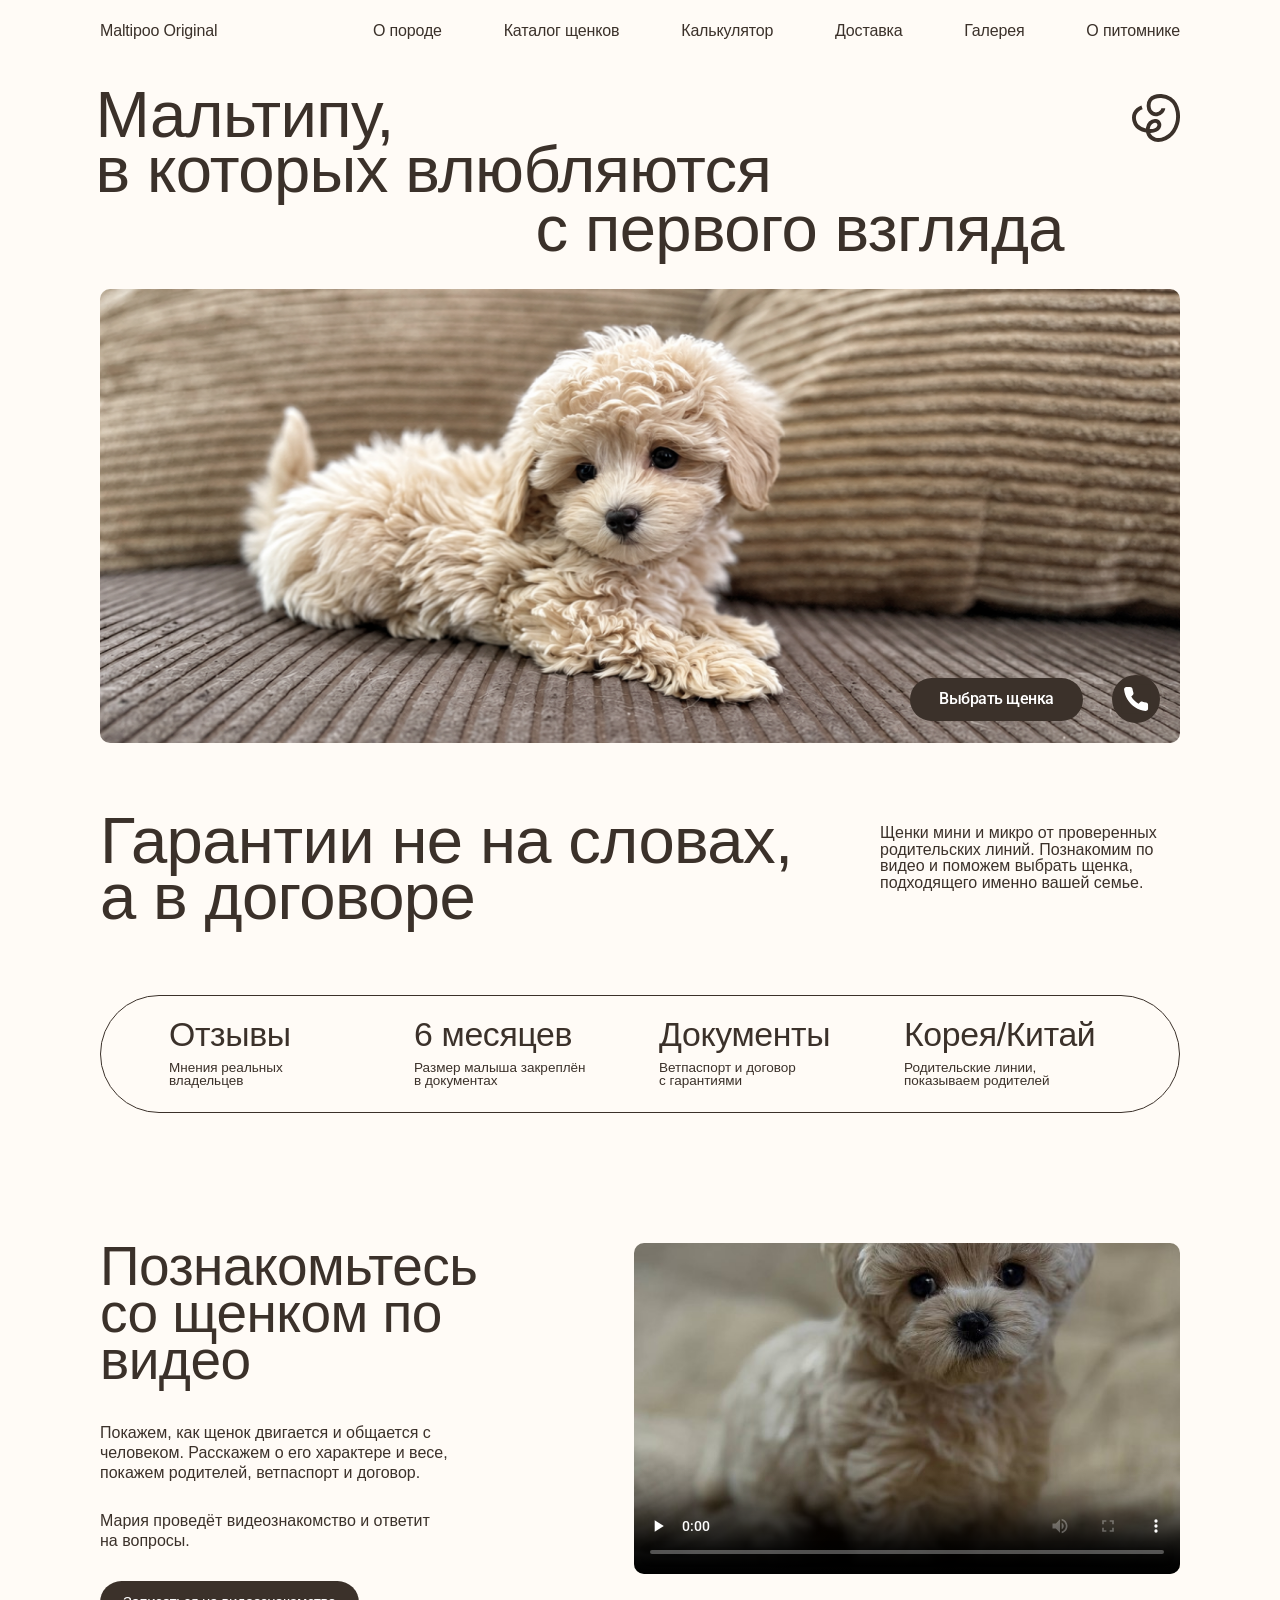
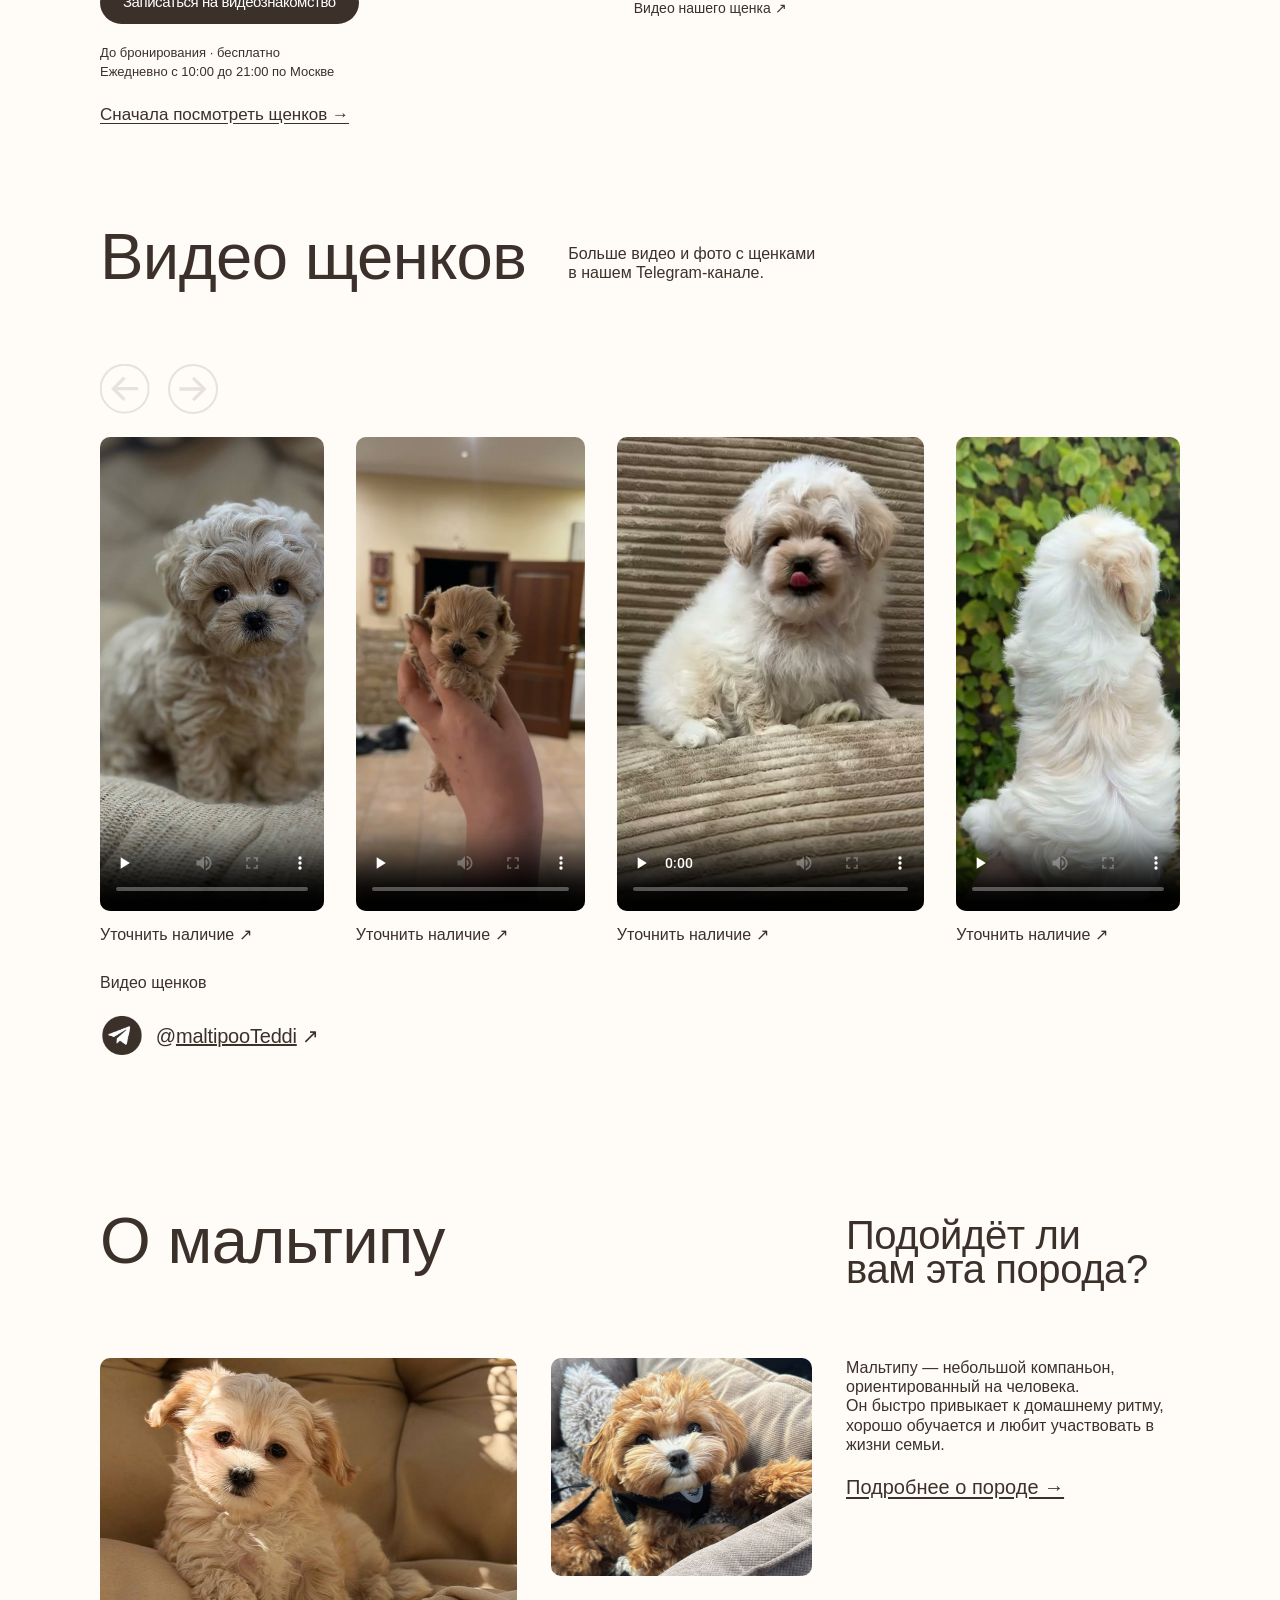
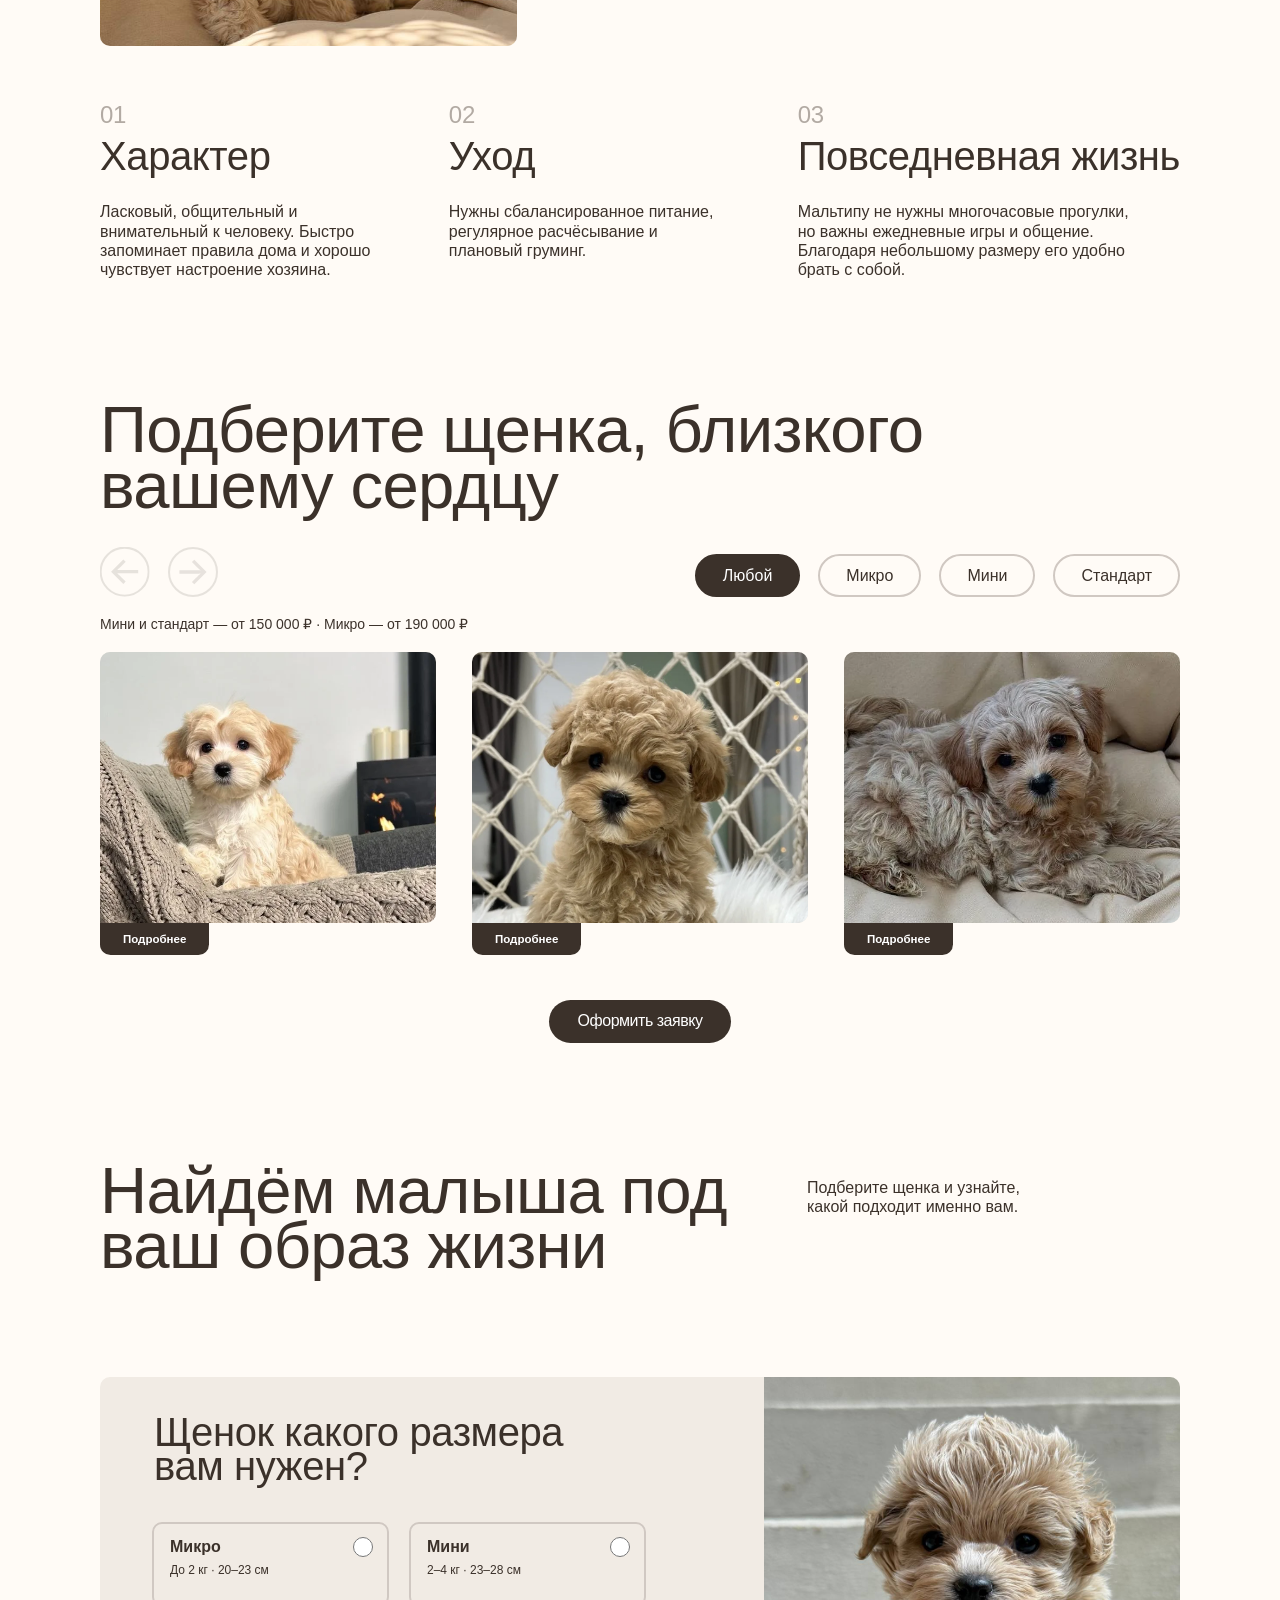
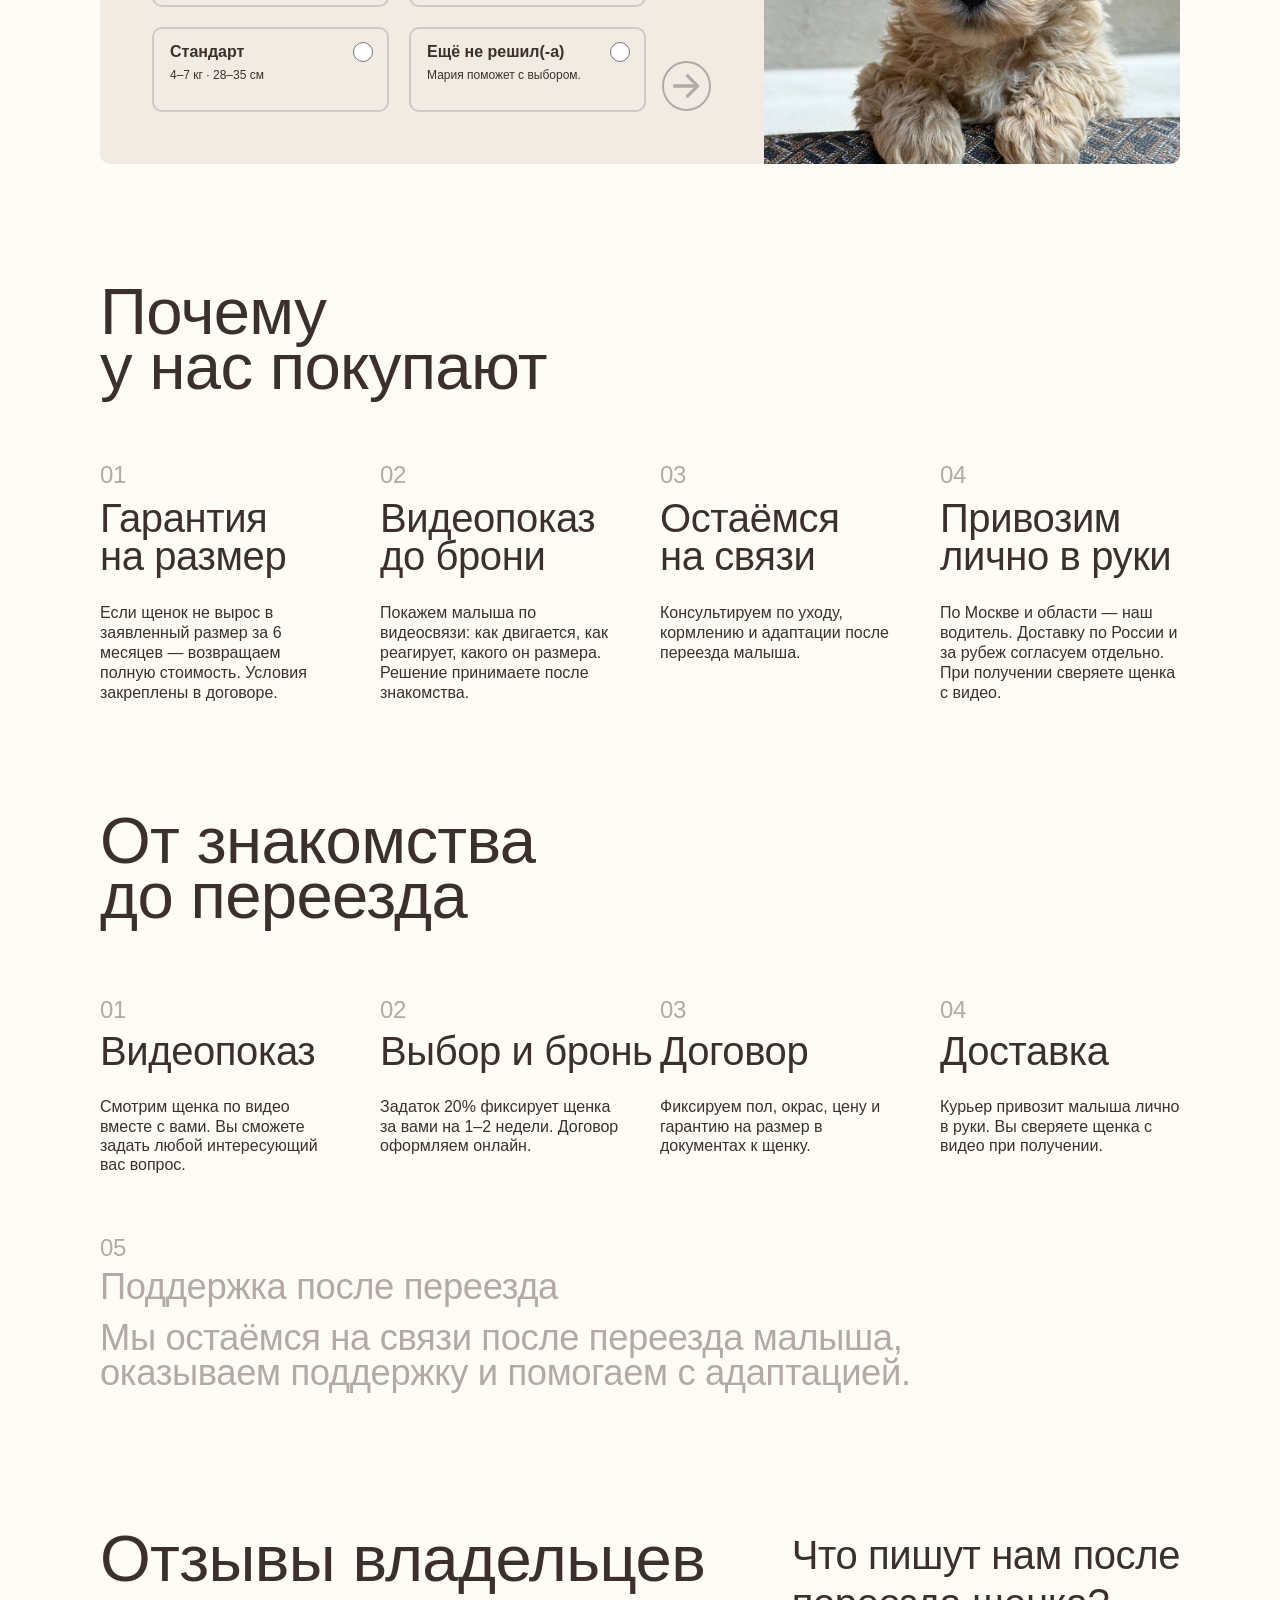
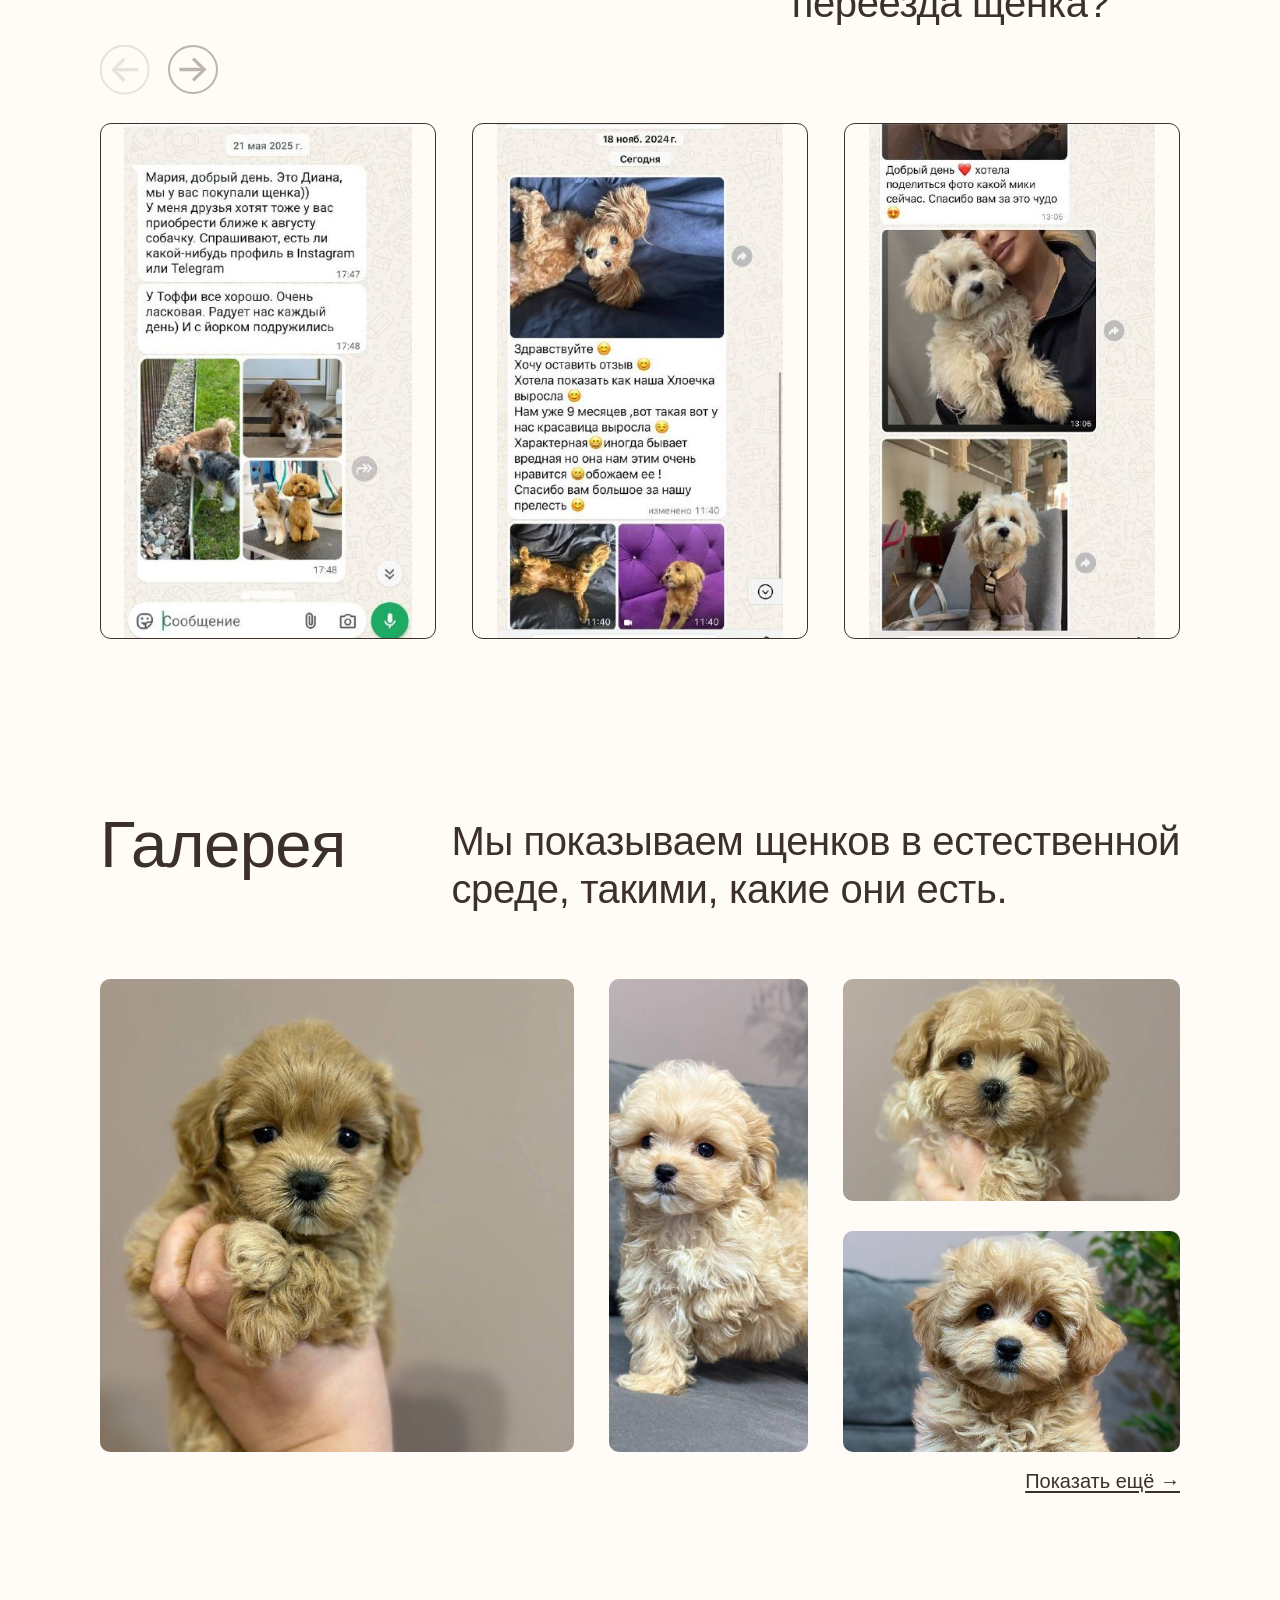
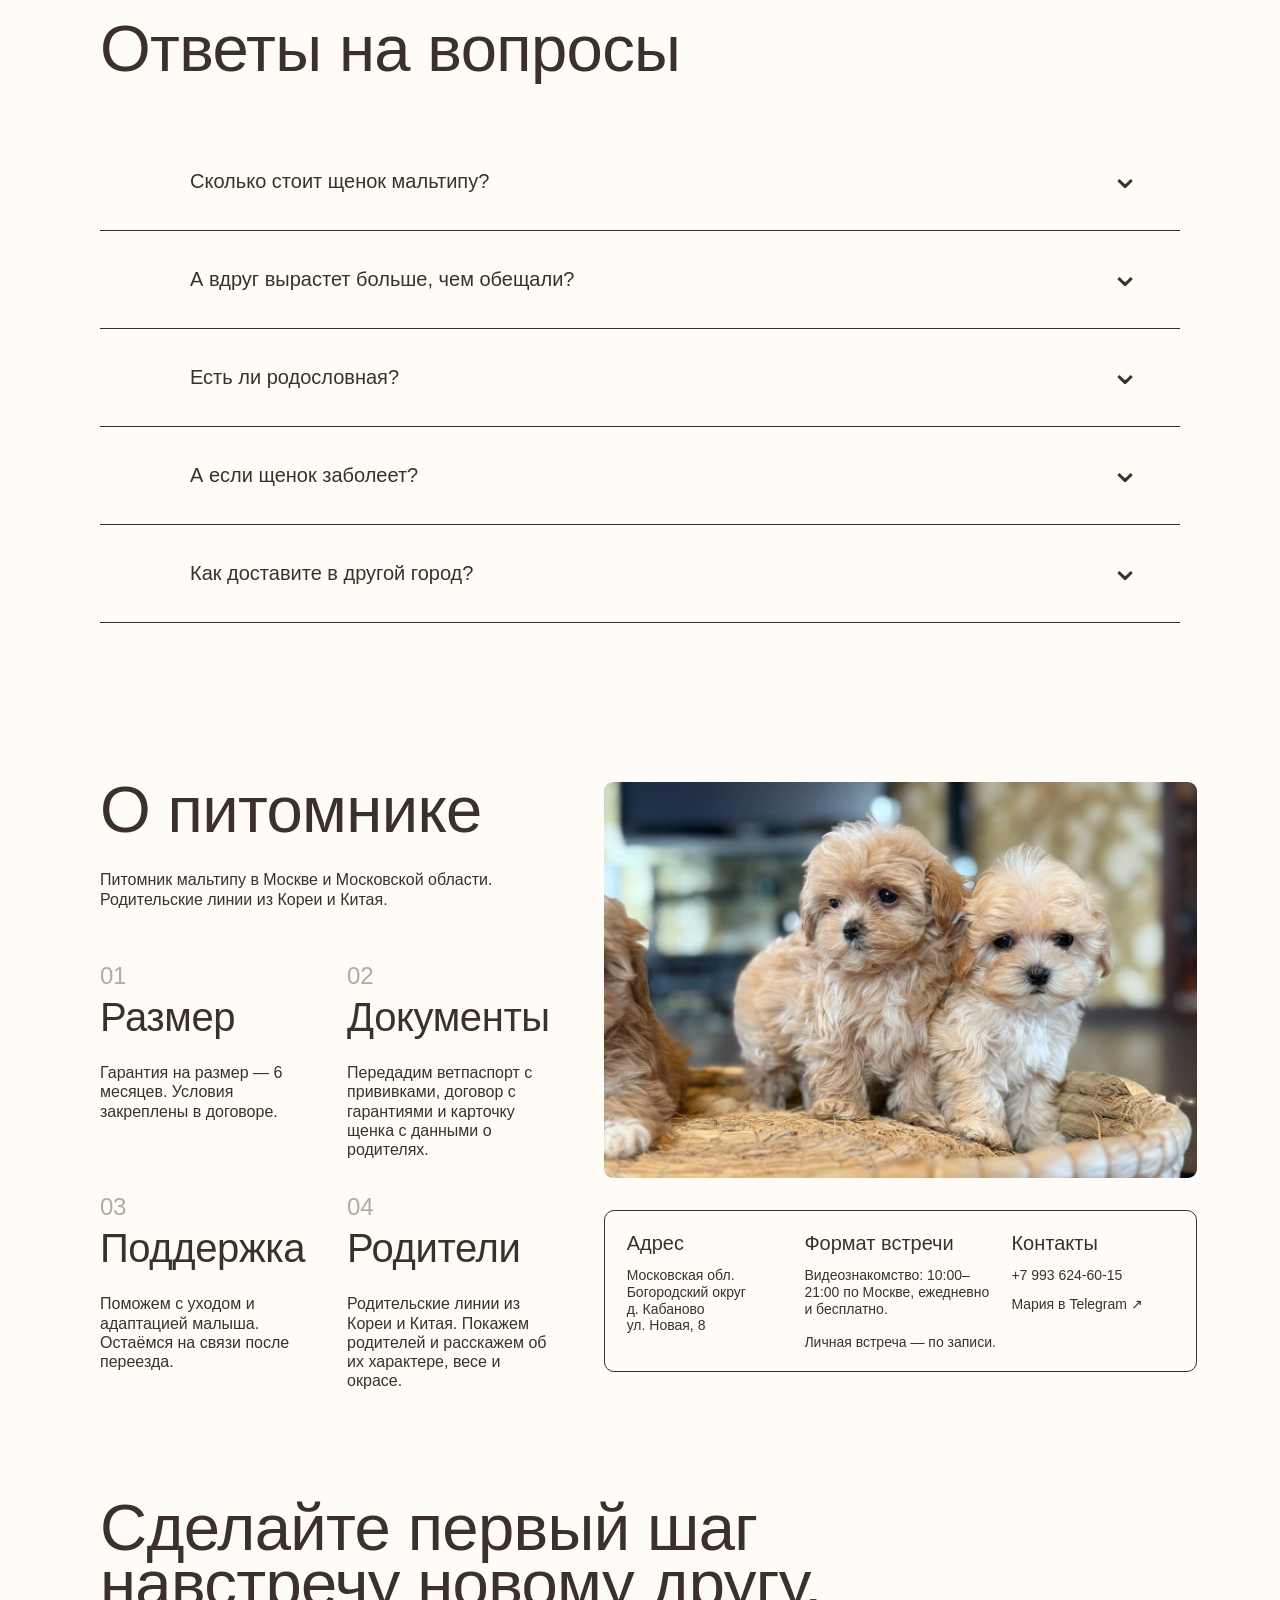
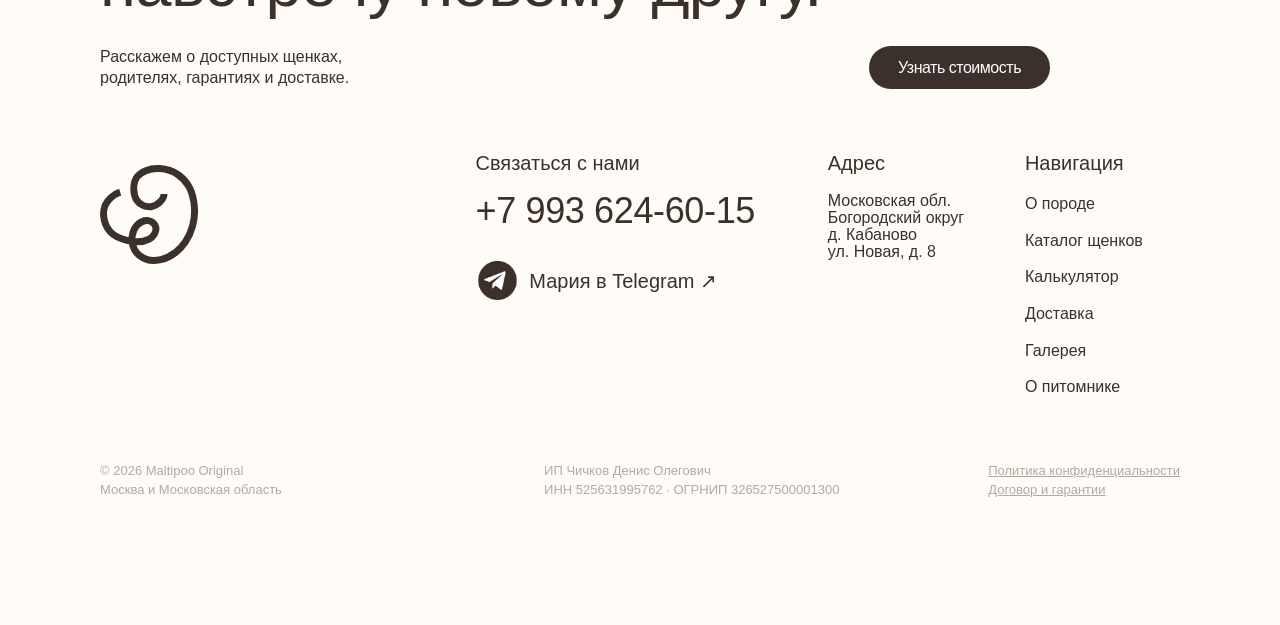
==== commit 67aeeeb2: "Align preview with Figma and supplied Inter while preserving sections" ====
--- a/index.html
+++ b/index.html
@@ -1,412 +1,18 @@
 <!doctype html>
-<html lang="ru">
-<head>
-  <meta charset="utf-8"><meta name="viewport" content="width=device-width,initial-scale=1">
-  <title>Щенки мальтипу в Москве и Подмосковье — Maltipoo Original</title>
-  <meta name="description" content="Фото, видео и подбор щенков мальтипу с ценами. Познакомьтесь со щенком по видеосвязи до бронирования. Москва, Подмосковье и доставка в другие города.">
-  <meta name="robots" content="noindex,nofollow"><meta name="theme-color" content="#fffbf6">
-  <link rel="icon" type="image/svg+xml" href="./assets/figma/imgVector.svg">
-  <link rel="stylesheet" href="./assets/fonts/fonts.css">
-  <link rel="preload" href="./assets/figma/img54133589218606372301.png" as="image">
-  <link rel="stylesheet" href="styles.css"><script src="app.js" defer></script>
-</head>
-<body>
+<html lang="ru"><head><meta charset="utf-8"><meta name="viewport" content="width=device-width,initial-scale=1"><meta name="robots" content="noindex,nofollow"><meta name="theme-color" content="#fffbf6"><title>Maltipoo Original — щенки мальтипу в Москве</title><meta name="description" content="Мальтипу мини и микро. Фото щенков, видеознакомство, договор и доставка. Maltipoo Original — Москва и Московская область."><link rel="icon" href="./assets/figma/imgVector.svg"><link rel="stylesheet" href="./assets/fonts/fonts.css"><link rel="stylesheet" href="styles.css"><link rel="preload" as="font" type="font/ttf" href="./assets/fonts/InterVariable.ttf" crossorigin><link rel="preload" as="image" href="./assets/figma/img54133589218606372301.png"><script src="app.js" defer></script></head><body>
 <a class="skip-link" href="#main">Перейти к содержанию</a>
-<header class="header wrap">
-  <a href="#top" class="brand" aria-label="Maltipoo Original — на главную"><span class="brand-wordmark">Maltipoo Original</span></a>
-<nav class="navigation" id="navigation" aria-label="Главная навигация"><a href="#breed">О мальтипу</a><a href="#puppies">Каталог щенков</a><a href="#selection">Подбор</a><a href="#trust">Гарантии</a><a href="#reviews">Отзывы</a><a href="#gallery">Галерея</a>
-</nav>
-  <a class="button header-cta" href="#selection">Узнать стоимость <span aria-hidden="true">↗</span></a><a class="header-phone" href="tel:+79936246015">+7 993 624-60-15</a>
-<button class="menu-toggle" aria-controls="navigation" aria-expanded="false" aria-label="Открыть меню"><span></span> <span></span></button>
-</header>
-<main id="main">
-<section class="hero wrap" id="top" aria-labelledby="hero-heading">
-<div class="hero-heading">
-<h1 id="hero-heading"><span>Мальтипу, </span><span>в которых влюбляются </span><span class="hero-title-offset">с первого взгляда </span><span class="hero-descriptor">Щенки мальтипу мини и микро <br>в Москве и Подмосковье</span></h1><span class="hero-mark"><img src="./assets/figma/imgVector.svg" alt=""></span>
-
-</div>
-<div class="hero-frame"><img class="hero-image" src="./assets/figma/img54133589218606372301.png" width="1024" height="768" alt="Кремовый щенок мальтипу лежит на мягком диване" fetchpriority="high">
-<div class="hero-purchase">
-<p class="hero-price">Мини и стандарт — от 150 000 ₽<br>Микро — от 190 000 ₽</p>
-<div class="hero-actions"><a class="button" href="#selection">Узнать стоимость <span aria-hidden="true">↗</span></a><a class="hero-call" href="tel:+79936246015" aria-label="Позвонить Марии"><img src="./assets/figma/imgGroup963.svg" alt=""></a>
-</div>
-</div>
-</div>
-<div class="hero-bottom">
-<h2>Гарантия на размер<br>в договоре</h2>
-<p>Родители из Кореи и Китая. Доставка по всей России.</p>
-</div>
-</section>
-<div class="hero-proofs wrap">
-<div><strong>6 мес.</strong><span>Гарантия на размер, <br> в договоре</span>
-</div>
-<div><strong>Корея / Китай</strong><span>Родители щенков, <br> покажем на знакомстве</span>
-</div>
-<div><strong>До бронирования</strong><span>Видеознакомство <br> со щенком</span>
-</div>
-</div>
-<section class="section wrap meeting" id="meeting" aria-labelledby="meeting-heading">
-<div class="meeting-copy">
-<h2 id="meeting-heading">Познакомьтесь<br>со щенком по видео</h2>
-<p>Покажем, как щенок двигается и общается с человеком. Расскажем о его характере и весе, покажем родителей, ветпаспорт и договор.</p>
-<p class="maria-caption"><strong>Мария</strong> <br> Проведёт видеознакомство и ответит на вопросы.</p><a class="button" href="https://t.me/mariya_robbi" target="_blank" rel="noopener noreferrer">Записаться на видеознакомство <span aria-hidden="true">↗</span></a>
-<p class="caption">До бронирования · бесплатно · в удобное время. <br> Ежедневно с 10:00 до 21:00 по Москве.</p><a class="meeting-catalog text-link" href="#puppies">Сначала посмотреть щенков <span aria-hidden="true">→</span></a>
-</div>
-<div class="meeting-media">
-<figure class="video-figure">
-<div class="video-shell">
-<video id="meeting-video" controls playsinline preload="none" poster="./assets/media/tg-1750-photo-01.jpg" aria-label="Видео щенка из Telegram"><source src="./assets/media/tg-1750-video.mp4" type="video/mp4">
-</video>
-</div>
-<figcaption><span>Видео нашего щенка</span><a href="https://t.me/maltipooTeddi/1750" target="_blank" rel="noopener noreferrer" aria-label="Исходная публикация видео в Telegram">↗</a></figcaption>
-</figure>
-<p class="meeting-note">На видеозвонке можно <br> задать Марии вопросы.</p>
-</div>
-<ol class="meeting-microsteps">
-<li>Выберите щенка</li>
-<li>Согласуем удобное время</li>
-<li>Покажем малыша по видеосвязи</li></ol>
-</section>
-<section class="section wrap videos-section" id="videos" aria-labelledby="videos-heading">
-<div class="section-heading">
-<h2 id="videos-heading">Видео щенков</h2>
-<p>Посмотрите, как щенки двигаются и общаются с человеком.</p>
-</div>
-<div class="rail-controls">
-<button data-rail="video-rail" data-direction="-1" aria-label="Предыдущие видео"><img class="figma-rail-arrow is-previous" src="./assets/figma/imgGroup974.svg" alt=""></button>
-<button data-rail="video-rail" data-direction="1" aria-label="Следующие видео"><img class="figma-rail-arrow" src="./assets/figma/imgGroup974.svg" alt=""></button>
-</div>
-<div class="rail" id="video-rail" tabindex="0" aria-label="Видео щенков, горизонтальная лента">
-<figure class="video-card">
-<video controls playsinline preload="none" poster="./assets/media/tg-1750-photo-01.jpg" aria-label="Видео щенка"><source src="./assets/media/tg-1750-video.mp4" type="video/mp4">
-</video>
-<figcaption><span>Видео щенка</span><a href="https://t.me/maltipooTeddi/1750" target="_blank" rel="noopener noreferrer" aria-label="Открыть исходную публикацию 1750">↗</a></figcaption>
-</figure>
-<figure class="video-card">
-<video controls playsinline preload="none" poster="./assets/posters/tg-1788.jpg" aria-label="Мальчик · супермикро"><source src="./assets/media/tg-1788-video.mp4" type="video/mp4">
-</video>
-<figcaption><span>Мальчик · супермикро</span><a href="https://t.me/maltipooTeddi/1788" target="_blank" rel="noopener noreferrer" aria-label="Открыть исходную публикацию 1788">↗</a></figcaption>
-</figure>
-<figure class="video-card">
-<video controls playsinline preload="none" poster="./assets/posters/tg-1786.jpg" aria-label="Щенок в движении"><source src="./assets/media/tg-1786-video.mp4" type="video/mp4">
-</video>
-<figcaption><span>Щенок в движении</span><a href="https://t.me/maltipooTeddi/1786" target="_blank" rel="noopener noreferrer" aria-label="Открыть исходную публикацию 1786">↗</a></figcaption>
-</figure>
-<figure class="video-card">
-<video controls playsinline preload="none" poster="./assets/posters/tg-1785.jpg" aria-label="Девочка · стандарт"><source src="./assets/media/tg-1785-video.mp4" type="video/mp4">
-</video>
-<figcaption><span>Девочка · стандарт</span><a href="https://t.me/maltipooTeddi/1785" target="_blank" rel="noopener noreferrer" aria-label="Открыть исходную публикацию 1785">↗</a></figcaption>
-</figure>
-</div>
-<div class="rail-bottom"><a class="text-link" href="https://t.me/mariya_robbi" target="_blank" rel="noopener noreferrer">Записаться на видеознакомство <span aria-hidden="true">↗</span></a>
-</div>
-</section>
-<section class="section wrap breed breed-live" id="breed" aria-labelledby="breed-heading">
-<div class="section-heading">
-<h2 id="breed-heading">О мальтипу</h2>
-</div>
-<div class="breed-editorial">
-<div class="breed-wide"><img src="./assets/figma/img52422603311684737011.png" alt="Светлый щенок мальтипу на диване" width="768" height="1024" loading="lazy">
-</div>
-<div class="breed-inset"><img src="./assets/figma/img53212320752286476978.png" alt="Рыжий мальтипу крупным планом" width="576" height="1024" loading="lazy">
-</div>
-<div class="breed-text">
-<h3>Характер и уход</h3>
-<p>Мальтипу — результат скрещивания мальтийской болонки и той-пуделя.</p>
-<p>Расскажем о привычках выбранного щенка и уходе за ним. Обсудим, как подготовиться к его переезду.</p>
-</div>
-</div>
-</section>
-<section class="section wrap" id="puppies" aria-labelledby="puppies-heading">
-<div class="section-heading">
-<h2 id="puppies-heading">Наши щенки</h2>
-<p>Посмотрите фото и видео. Мария уточнит, кто сейчас свободен.</p>
-</div>
-<div class="category-comparison" aria-label="Категории питомника">
-<article>
-<h3>Микро</h3>
-<p>Прогноз: до 2 кг · 20–23 см</p><strong>от 190 000 ₽</strong>
-</article>
-<article>
-<h3>Мини</h3>
-<p>Прогноз: 2–4 кг · 23–28 см</p><strong>от 150 000 ₽</strong>
-</article>
-<article>
-<h3>Стандарт</h3>
-<p>Прогноз: 4–7 кг · 28–35 см</p><strong>от 150 000 ₽</strong>
-</article>
-</div>
-<p class="category-note">Категории нашего питомника. Размер конкретного щенка обсудим на знакомстве. Бронь — 20%.</p>
-<div class="catalog-toolbar">
-<p>Фото и видео щенков</p>
-<div class="filters" aria-label="Пол щенка">
-<button class="filter active" type="button" data-filter="all" aria-pressed="true">Все</button>
-<button class="filter" type="button" data-filter="girl" aria-pressed="false">Девочки</button>
-<button class="filter" type="button" data-filter="boy" aria-pressed="false">Мальчики</button>
-</div>
-</div>
-<div class="puppy-grid" id="puppy-grid" tabindex="0" aria-label="Каталог щенков, горизонтальная лента">
-</div>
-<p class="sr-only" id="catalog-status" aria-live="polite"></p><noscript>
-<p>Фото, видео и актуальные публикации доступны <a href="https://t.me/maltipooTeddi">в нашем Telegram</a>.</p></noscript>
-<div class="catalog-bottom">
-<div class="rail-controls">
-<button data-rail="puppy-grid" data-direction="-1" aria-label="Предыдущие щенки"><img class="figma-rail-arrow is-previous" src="./assets/figma/imgGroup974.svg" alt=""></button>
-<button data-rail="puppy-grid" data-direction="1" aria-label="Следующие щенки"><img class="figma-rail-arrow" src="./assets/figma/imgGroup974.svg" alt=""></button>
-</div><a class="text-link" href="https://t.me/maltipooTeddi" target="_blank" rel="noopener noreferrer">Больше щенков в Telegram <span aria-hidden="true">↗</span></a>
-</div>
-</section>
-<section class="section selection-section wrap" id="selection" aria-labelledby="selection-heading">
-<div class="section-heading">
-<h2 id="selection-heading">Выберите<br>своего мальтипу</h2>
-<p>Ответьте на три вопроса. Мария пришлёт фото, видео и цены подходящих щенков.</p>
-</div>
-<div class="selection-panel">
-<div class="quiz" id="quiz">
-<div class="quiz-top"><span>Ваши пожелания</span><span id="quiz-counter">01 / 03</span>
-</div>
-<div class="quiz-progress" aria-hidden="true"><span id="quiz-progress"></span>
-</div>
-<div id="quiz-stage">
-</div>
-<p class="quiz-error" id="quiz-error" role="alert" hidden>Выберите вариант, чтобы продолжить.</p>
-<div class="quiz-navigation" id="quiz-navigation">
-<button class="quiz-back" id="quiz-back" type="button" hidden><span aria-hidden="true">←</span> Назад</button>
-<button class="button" id="quiz-next" type="button">Дальше <span aria-hidden="true">→</span></button>
-</div>
-</div>
-<figure class="selection-photo"><img src="./assets/figma/imgImg202608132052255.png" alt="Щенок мальтипу на руках" width="960" height="1280" loading="lazy">
-</figure>
-</div>
-</section>
-<section class="section wrap advantages" id="trust" aria-labelledby="trust-heading">
-<div class="section-heading">
-<h2 id="trust-heading">Почему <br> у нас покупают</h2><a class="text-link" href="#selection">Узнать стоимость <span aria-hidden="true">↗</span></a>
-</div>
-<div class="advantages-grid">
-<article><span>Гарантия</span>
-<h3>Денежная гарантия <br> на размер</h3>
-<p>Если щенок не вырос в заявленный размер за 6 месяцев — возвращаем полную стоимость. Условия закреплены в договоре.</p>
-</article>
-<article><span>До покупки</span>
-<h3>Видеознакомство <br> до брони</h3>
-<p>Покажем малыша по видеосвязи: как двигается, как реагирует, какого он размера. Решение принимаете после знакомства.</p>
-</article>
-<article><span>После покупки</span>
-<h3>Остаёмся <br> на связи</h3>
-<p>Консультируем по уходу, кормлению и адаптации после переезда малыша.</p>
-</article>
-<article id="delivery"><span>Доставка</span>
-<h3>Привозим <br> лично в руки</h3>
-<p>По Москве и области — наш водитель. Доставку по России и за рубеж согласуем отдельно. При получении сверяете щенка с видео.</p>
-</article>
-</div>
-</section>
-<section class="section steps-section" id="how" aria-labelledby="how-heading">
-<div class="wrap">
-<div class="section-heading">
-<h2 id="how-heading">От знакомства<br>до переезда</h2>
-</div>
-<ol class="steps">
-<li><span class="step-number">01</span>
-<h3>Видеопоказ</h3>
-<p>Показываем щенка по видеосвязи и отвечаем на вопросы.</p>
-</li>
-<li><span class="step-number">02</span>
-<h3>Выбор и бронь</h3>
-<p>Бронь 20% фиксирует щенка за вами на 1–2 недели. Договор оформляем онлайн.</p>
-</li>
-<li><span class="step-number">03</span>
-<h3>Договор</h3>
-<p>Фиксируем пол, окрас, цену и гарантию на размер.</p>
-</li>
-<li><span class="step-number">04</span>
-<h3>Доставка и сверка</h3>
-<p>Курьер привозит малыша лично в руки. Вы сверяете щенка с видео при получении.</p>
-</li>
-<li><span class="step-number">05</span>
-<h3>Поддержка после переезда</h3>
-<p>Остаёмся на связи, помогаем с уходом и адаптацией малыша.</p>
-</li></ol><a class="text-link" href="https://t.me/mariya_robbi" target="_blank" rel="noopener noreferrer">Начать с видеопоказа <span aria-hidden="true">↗</span></a>
-</div>
-</section>
-<section class="section wrap reviews" id="reviews" aria-labelledby="reviews-heading">
-<div class="section-heading">
-<h2 id="reviews-heading">Отзывы владельцев</h2>
-<p>Фотографии и сообщения владельцев после переезда щенка.</p>
-</div>
-<div class="rail review-rail" id="review-rail" tabindex="0" aria-label="Отзывы владельцев, горизонтальная лента">
-<figure class="review-card">
-<button type="button" class="review-image" data-lightbox="./assets/reviews/otzyv-2.jpg" data-caption="О Тоффи" aria-label="Открыть отзыв: О Тоффи"><img src="./assets/reviews/otzyv-2.jpg" alt="О Тоффи: оригинальный скриншот переписки с владельцем" loading="lazy" width="500" height="700"><span aria-hidden="true">↗</span></button>
-<figcaption>О Тоффи</figcaption>
-</figure>
-<figure class="review-card">
-<button type="button" class="review-image" data-lightbox="./assets/reviews/otzyv-3.jpg" data-caption="Хлое 9 месяцев" aria-label="Открыть отзыв: Хлое 9 месяцев"><img src="./assets/reviews/otzyv-3.jpg" alt="Хлое 9 месяцев: оригинальный скриншот переписки с владельцем" loading="lazy" width="500" height="700"><span aria-hidden="true">↗</span></button>
-<figcaption>Хлое 9 месяцев</figcaption>
-</figure>
-<figure class="review-card">
-<button type="button" class="review-image" data-lightbox="./assets/reviews/otzyv-4.jpg" data-caption="Мики подрос" aria-label="Открыть отзыв: Мики подрос"><img src="./assets/reviews/otzyv-4.jpg" alt="Мики подрос: оригинальный скриншот переписки с владельцем" loading="lazy" width="500" height="700"><span aria-hidden="true">↗</span></button>
-<figcaption>Мики подрос</figcaption>
-</figure>
-<figure class="review-card">
-<button type="button" class="review-image" data-lightbox="./assets/reviews/otzyv-7.jpg" data-caption="После дороги" aria-label="Открыть отзыв: После дороги"><img src="./assets/reviews/otzyv-7.jpg" alt="После дороги: оригинальный скриншот переписки с владельцем" loading="lazy" width="500" height="700"><span aria-hidden="true">↗</span></button>
-<figcaption>После дороги</figcaption>
-</figure>
-<figure class="review-card">
-<button type="button" class="review-image" data-lightbox="./assets/reviews/otzyv-8.jpg" data-caption="Первый день рождения" aria-label="Открыть отзыв: Первый день рождения"><img src="./assets/reviews/otzyv-8.jpg" alt="Первый день рождения: оригинальный скриншот переписки с владельцем" loading="lazy" width="500" height="700"><span aria-hidden="true">↗</span></button>
-<figcaption>Первый день рождения</figcaption>
-</figure>
-<figure class="review-card">
-<button type="button" class="review-image" data-lightbox="./assets/reviews/otzyv-1.jpg" data-caption="О Булке" aria-label="Открыть отзыв: О Булке"><img src="./assets/reviews/otzyv-1.jpg" alt="О Булке: оригинальный скриншот переписки с владельцем" loading="lazy" width="500" height="700"><span aria-hidden="true">↗</span></button>
-<figcaption>О Булке</figcaption>
-</figure>
-<figure class="review-card">
-<button type="button" class="review-image" data-lightbox="./assets/reviews/otzyv-5.jpg" data-caption="Вместе почти 2 года" aria-label="Открыть отзыв: Вместе почти 2 года"><img src="./assets/reviews/otzyv-5.jpg" alt="Вместе почти 2 года: оригинальный скриншот переписки с владельцем" loading="lazy" width="500" height="700"><span aria-hidden="true">↗</span></button>
-<figcaption>Вместе почти 2 года</figcaption>
-</figure>
-<figure class="review-card">
-<button type="button" class="review-image" data-lightbox="./assets/reviews/otzyv-6.jpg" data-caption="Сообщение о Мультике" aria-label="Открыть отзыв: Сообщение о Мультике"><img src="./assets/reviews/otzyv-6.jpg" alt="Сообщение о Мультике: оригинальный скриншот переписки с владельцем" loading="lazy" width="500" height="700"><span aria-hidden="true">↗</span></button>
-<figcaption>Сообщение о Мультике</figcaption>
-</figure>
-<figure class="review-card">
-<button type="button" class="review-image" data-lightbox="./assets/reviews/otzyv-9.jpg" data-caption="После первой стрижки" aria-label="Открыть отзыв: После первой стрижки"><img src="./assets/reviews/otzyv-9.jpg" alt="После первой стрижки: оригинальный скриншот переписки с владельцем" loading="lazy" width="500" height="700"><span aria-hidden="true">↗</span></button>
-<figcaption>После первой стрижки</figcaption>
-</figure>
-</div>
-<div class="rail-bottom"><a href="#selection" class="text-link">Выбрать щенка <span aria-hidden="true">↗</span></a>
-<div class="rail-controls">
-<button data-rail="review-rail" data-direction="-1" aria-label="Предыдущие отзывы"><img class="figma-rail-arrow is-previous" src="./assets/figma/imgGroup974.svg" alt=""></button>
-<button data-rail="review-rail" data-direction="1" aria-label="Следующие отзывы"><img class="figma-rail-arrow" src="./assets/figma/imgGroup974.svg" alt=""></button>
-</div>
-</div>
-</section>
-<section class="section wrap gallery-section" id="gallery" aria-labelledby="gallery-heading">
-<div class="section-heading">
-<h2 id="gallery-heading">Галерея</h2>
-</div>
-<div class="gallery-grid">
-<button class="gallery-item gallery-item-1" type="button" data-lightbox="./assets/gallery/gallery-1.jpg" data-caption="Рыжий щенок мальтипу на руке" aria-label="Открыть фотографию щенка 1"><img src="./assets/gallery/gallery-1.jpg" alt="Рыжий щенок мальтипу на руке" width="600" height="800" loading="lazy"><span aria-hidden="true">↗</span></button>
-<button class="gallery-item gallery-item-2" type="button" data-lightbox="./assets/gallery/gallery-2.jpg" data-caption="Кремовый щенок на сером диване" aria-label="Открыть фотографию щенка 2"><img src="./assets/gallery/gallery-2.jpg" alt="Кремовый щенок на сером диване" width="600" height="800" loading="lazy"><span aria-hidden="true">↗</span></button>
-<button class="gallery-item gallery-item-3" type="button" data-lightbox="./assets/gallery/gallery-3.jpg" data-caption="Щенок мальтипу с кудрявыми ушами на руке" aria-label="Открыть фотографию щенка 3"><img src="./assets/gallery/gallery-3.jpg" alt="Щенок мальтипу с кудрявыми ушами на руке" width="600" height="800" loading="lazy"><span aria-hidden="true">↗</span></button>
-<button class="gallery-item gallery-item-4" type="button" data-lightbox="./assets/gallery/gallery-4.jpg" data-caption="Рыжий щенок сидит на розовом пледе" aria-label="Открыть фотографию щенка 4"><img src="./assets/gallery/gallery-4.jpg" alt="Рыжий щенок сидит на розовом пледе" width="600" height="800" loading="lazy"><span aria-hidden="true">↗</span></button>
-<button class="gallery-item gallery-item-5" type="button" data-lightbox="./assets/gallery/gallery-5.jpg" data-caption="Кремовый щенок рядом с рукой человека" aria-label="Открыть фотографию щенка 5"><img src="./assets/gallery/gallery-5.jpg" alt="Кремовый щенок рядом с рукой человека" width="638" height="800" loading="lazy"><span aria-hidden="true">↗</span></button>
-<button class="gallery-item gallery-item-6" type="button" data-lightbox="./assets/gallery/gallery-6.jpg" data-caption="Светлый щенок мальтипу на руках" aria-label="Открыть фотографию щенка 6"><img src="./assets/gallery/gallery-6.jpg" alt="Светлый щенок мальтипу на руках" width="600" height="800" loading="lazy"><span aria-hidden="true">↗</span></button>
-<button class="gallery-item gallery-item-7" type="button" data-lightbox="./assets/gallery/gallery-7.jpg" data-caption="Щенок в кружевном воротнике на диване" aria-label="Открыть фотографию щенка 7" hidden><img src="./assets/gallery/gallery-7.jpg" alt="Щенок в кружевном воротнике на диване" width="600" height="800" loading="lazy"><span aria-hidden="true">↗</span></button>
-<button class="gallery-item gallery-item-8" type="button" data-lightbox="./assets/gallery/gallery-8.jpg" data-caption="Мальтипу в кружевном воротнике на руке" aria-label="Открыть фотографию щенка 8" hidden><img src="./assets/gallery/gallery-8.jpg" alt="Мальтипу в кружевном воротнике на руке" width="600" height="800" loading="lazy"><span aria-hidden="true">↗</span></button>
-<button class="gallery-item gallery-item-9" type="button" data-lightbox="./assets/gallery/gallery-9.jpg" data-caption="Рыжий щенок с белой грудкой лежит на пледе" aria-label="Открыть фотографию щенка 9" hidden><img src="./assets/gallery/gallery-9.jpg" alt="Рыжий щенок с белой грудкой лежит на пледе" width="600" height="800" loading="lazy"><span aria-hidden="true">↗</span></button>
-<button class="gallery-item gallery-item-10" type="button" data-lightbox="./assets/gallery/gallery-10.jpg" data-caption="Рыжий щенок с белой грудкой и медальоном" aria-label="Открыть фотографию щенка 10" hidden><img src="./assets/gallery/gallery-10.jpg" alt="Рыжий щенок с белой грудкой и медальоном" width="469" height="800" loading="lazy"><span aria-hidden="true">↗</span></button>
-<button class="gallery-item gallery-item-11" type="button" data-lightbox="./assets/gallery/gallery-11.jpg" data-caption="Щенок в голубом платочке с ромашкой" aria-label="Открыть фотографию щенка 11" hidden><img src="./assets/gallery/gallery-11.jpg" alt="Щенок в голубом платочке с ромашкой" width="450" height="800" loading="lazy"><span aria-hidden="true">↗</span></button>
-<button class="gallery-item gallery-item-12" type="button" data-lightbox="./assets/gallery/gallery-12.jpg" data-caption="Мальтипу в розовой одежде на сиденье автомобиля" aria-label="Открыть фотографию щенка 12" hidden><img src="./assets/gallery/gallery-12.jpg" alt="Мальтипу в розовой одежде на сиденье автомобиля" width="600" height="800" loading="lazy"><span aria-hidden="true">↗</span></button>
-</div>
-<button class="text-link gallery-more" id="gallery-more" type="button" aria-expanded="false">Показать больше малышей <span aria-hidden="true">↗</span></button>
-</section>
-<section class="section wrap faq" id="faq" aria-labelledby="faq-heading">
-<h2 id="faq-heading">Частые вопросы</h2>
-<div class="faq-list">
-<details><summary>Как заказать щенка?<span aria-hidden="true">+</span></summary>
-<p>Напишите Марии в Telegram или пройдите подбор на сайте и скопируйте пожелания в сообщение. Мария пришлёт фото, видео и цены. Затем можно договориться о видеознакомстве и брони.</p>
-</details>
-<details><summary>Всё ли в порядке со щенком? Не болеет ли он?<span aria-hidden="true">+</span></summary>
-<p>Все малыши растут дома под присмотром, проходят осмотр ветеринара и получают прививки по возрасту. К переезду готовим ветпаспорт с отметками.</p>
-</details>
-<details><summary>Как содержатся щенки до переезда?<span aria-hidden="true">+</span></summary>
-<p>Дома: малыши растут рядом с людьми, привыкают к рукам, бытовым звукам и другим животным.</p>
-</details>
-<details><summary>Можно посмотреть щенка вживую до оплаты?<span aria-hidden="true">+</span></summary>
-<p>Да. Мария включает видеосвязь и показывает малыша: как двигается, как реагирует, какого он размера. После знакомства принимаете решение о брони.</p>
-</details>
-<details><summary>Сколько стоит щенок?<span aria-hidden="true">+</span></summary>
-<p>Микро — от 190 000 ₽, мини и стандарт — от 150 000 ₽. Точную цену каждого щенка Мария укажет в подборке.</p>
-</details>
-<details><summary>Как проходит доставка?<span aria-hidden="true">+</span></summary>
-<p>По Москве и области малыша привозит наш водитель — лично в руки. Доставку по России и за рубеж согласуем отдельно. При получении вы сверяете щенка с тем, что видели на видео.</p>
-</details>
-<details><summary>А вдруг щенок вырастет больше, чем обещали?<span aria-hidden="true">+</span></summary>
-<p>Покажем родителей и обсудим прогноз размера выбранного щенка. В договоре зафиксирована денежная гарантия: если за 6 месяцев малыш не вырос в заявленный размер, возвращаем полную стоимость.</p>
-</details>
-<details><summary>Что входит в комплект при передаче?<span aria-hidden="true">+</span></summary>
-<p>Ветпаспорт с прививками, карточка щенка с данными о родителях и весе, договор, привычный корм на первые дни и памятка по адаптации в новом доме.</p>
-</details>
-</div>
-</section>
-<section class="section wrap address-section" id="address" aria-labelledby="address-heading">
-<div class="nursery-copy">
-<h2 id="address-heading">О питомнике</h2>
-<p class="nursery-intro">Щенки растут дома рядом с людьми, привыкают к рукам, бытовым звукам и другим животным.</p>
-<div class="nursery-facts">
-<article><span>По видеосвязи</span><h3>10:00–21:00</h3><p>Ежедневно, по московскому времени. Знакомство бесплатное.</p></article>
-<article><span>Лично</span><h3>По записи</h3><p>Приезжайте в Кабаново. Мария согласует время встречи.</p></article>
-</div>
-</div>
-<div class="address-details">
-<figure class="address-photo"><img src="./assets/figma/img53975786579643565701.png" alt="Два щенка мальтипу" width="1280" height="960" loading="lazy">
-</figure>
-<div class="address-card">
-<p class="eyebrow">Адрес питомника</p>
-<address>Московская область, <br> Богородский округ, д. Кабаново, <br> ул. Новая, д. 8</address>
-<p>Приезжайте познакомиться со щенками. Встречи — по предварительной записи.</p><a class="address-phone" href="tel:+79936246015">+7 993 624-60-15</a><a class="button" href="https://t.me/mariya_robbi" target="_blank" rel="noopener noreferrer">Записаться на показ <span aria-hidden="true">↗</span></a>
-</div>
-</div>
-</section>
-<section class="section wrap final" aria-labelledby="final-heading">
-<div class="final-heading">
-<h2 id="final-heading">Поможем выбрать <br> вашего мальтипу</h2>
-</div>
-<div class="final-bottom">
-<p>Расскажем о доступных щенках, <br> родителях, гарантиях и доставке.</p><a class="button" href="#selection">Узнать стоимость <span aria-hidden="true">↗</span></a>
-</div>
-</section>
-</main>
-<footer class="footer" id="contacts">
-<div class="wrap">
-<div class="footer-top"><a class="footer-brand" href="#top" aria-label="Maltipoo Original — наверх"><img src="./assets/figma/imgVector1.svg" alt="Maltipoo Original"></a>
-<div>
-<h3>Связаться с нами</h3><a class="footer-phone" href="tel:+79936246015">+7 993 624-60-15</a><a class="footer-link" href="https://t.me/mariya_robbi" target="_blank" rel="noopener noreferrer">Мария в Telegram ↗</a><a class="footer-link" href="https://max.ru/u/f9LHodD0cOIaC9BW7X_wbGUfvbHa-uOa-GzFZQ1KrRvVyGMcfNgt4GftZag" target="_blank" rel="noopener noreferrer">Написать в MAX ↗</a><a class="footer-link" href="https://t.me/maltipooTeddi" target="_blank" rel="noopener noreferrer">Фото и видео щенков ↗</a>
-</div>
-<div>
-<h3>Приехать на знакомство</h3>
-<p>Московская область, <br> Богородский округ, д. Кабаново, <br> ул. Новая, д. 8</p>
-<p class="footer-appointment">По предварительной записи</p>
-</div>
-</div>
-<nav class="footer-nav" aria-label="Навигация внизу страницы"><a href="#videos">Видео щенков</a><a href="#puppies">Наши щенки</a><a href="#selection">Подбор</a><a href="#trust">Преимущества</a><a href="#how">Как купить</a><a href="#faq">Вопросы</a>
-</nav>
-<div class="footer-bottom">
-<p>© 2026 Maltipoo Original</p>
-<p>ИП Чичков Денис Олегович <br> ИНН 525631995762 · ОГРНИП 326527500001300</p><a href="https://maltipoo-original.com/politika-konfidencialnosti.html" target="_blank" rel="noopener noreferrer">Политика конфиденциальности ↗</a>
-</div><a class="contract-link" href="https://maltipoo-original.com/dogovor-garantii.html" target="_blank" rel="noopener noreferrer">Договор и гарантии ↗</a>
-</div>
-</footer>
-<div class="sticky-selection" id="sticky-selection" hidden><a href="#selection">Получить подборку с ценами <span aria-hidden="true">↗</span></a>
-</div>
-<dialog class="puppy-dialog" id="puppy-dialog" aria-labelledby="dialog-heading">
-<button class="dialog-close" id="dialog-close" type="button" aria-label="Закрыть карточку">×</button>
-<div class="dialog-layout">
-<div class="dialog-gallery">
-<div id="dialog-media">
-</div>
-<div class="gallery-controls">
-<button id="gallery-prev" type="button" aria-label="Предыдущий кадр">←</button><span id="gallery-counter" aria-live="polite"></span>
-<button id="gallery-next" type="button" aria-label="Следующий кадр">→</button>
-</div>
-</div>
-<div class="dialog-info">
-<p class="eyebrow" id="dialog-date"></p>
-<h2 id="dialog-heading"></h2>
-<p id="dialog-description"></p>
-<p class="dialog-status" id="dialog-status"></p><a id="dialog-source" class="text-link" target="_blank" rel="noopener noreferrer">Посмотреть публикацию <span aria-hidden="true">↗</span></a>
-<button class="button" id="dialog-select" type="button">Хочу узнать об этом щенке <span aria-hidden="true">↗</span></button>
-<p class="caption">Укажем выбранного щенка в сообщении Марии.</p>
-</div>
-</div>
-</dialog>
-<dialog class="image-dialog" id="image-dialog" aria-labelledby="image-dialog-title">
-<div class="image-dialog-toolbar">
-<p id="image-dialog-title"></p>
-<button id="image-dialog-close" aria-label="Закрыть изображение" type="button">×</button>
-</div>
-<div class="image-dialog-controls">
-<button type="button" id="image-prev" aria-label="Предыдущее изображение">←</button><span id="image-counter" aria-live="polite"></span>
-<button type="button" id="image-next" aria-label="Следующее изображение">→</button>
-</div><img id="image-dialog-img" src="./assets/reviews/otzyv-2.jpg" alt="">
-</dialog></body></html>
+<header class="header wrap"><a class="brand" href="#top">Maltipoo Original</a><nav id="navigation" aria-label="Главная навигация"><a href="#breed">О породе</a><a href="#puppies">Каталог щенков</a><a href="#selection">Калькулятор</a><a href="#delivery">Доставка</a><a href="#gallery">Галерея</a><a href="#address">О питомнике</a></nav><button class="menu-toggle" type="button" aria-label="Открыть меню" aria-expanded="false" aria-controls="navigation"><span></span><span></span></button></header>
+<main id="main"><section class="hero wrap" id="top" aria-labelledby="hero-heading"><div class="hero-heading"><h1 id="hero-heading"><span>Мальтипу,</span><span>в которых влюбляются</span><span>с первого взгляда</span></h1><img src="./assets/figma/imgVector.svg" alt="" class="hero-mark"></div><div class="hero-photo"><img src="./assets/figma/img54133589218606372301.png" alt="Кремовый щенок мальтипу на диване" class=""><div class="hero-actions"><a class="button hero-button" href="#puppies">Выбрать щенка</a><a class="hero-call" href="tel:+79936246015" aria-label="Позвонить Марии"><img src="./assets/figma/imgGroup963.svg" alt="" class=""></a></div></div><div class="guarantees" id="guarantees"><div class="guarantee-heading"><h2>Гарантии не на словах, <br> а в договоре</h2><p>Щенки мини и микро от проверенных родительских линий. Познакомим по видео и поможем выбрать щенка, подходящего именно вашей семье.</p></div><div class="fact-pill"><a href="#reviews"><strong>Отзывы</strong><span>Мнения реальных <br> владельцев</span></a><a href="#address"><strong>6 месяцев</strong><span>Размер малыша закреплён <br> в документах</span></a><a href="#address"><strong>Документы</strong><span>Ветпаспорт и договор <br> с гарантиями</span></a><a href="#address"><strong>Корея/Китай</strong><span>Родительские линии, <br> показываем родителей</span></a></div></div></section>
+<section class="meeting wrap" id="meeting"><div class="meeting-copy"><h2>Познакомьтесь <br> со щенком по видео</h2><p>Покажем, как щенок двигается и общается с человеком. Расскажем о его характере и весе, покажем родителей, ветпаспорт и договор.</p><p class="meeting-person">Мария проведёт видеознакомство и ответит на вопросы.</p><a class="button" href="https://t.me/mariya_robbi" target="_blank" rel="noopener noreferrer">Записаться на видеознакомство</a><p class="meeting-time">До бронирования · бесплатно <br> Ежедневно с 10:00 до 21:00 по Москве</p><a class="text-link" href="#puppies">Сначала посмотреть щенков →</a></div><figure class="meeting-video"><video controls playsinline preload="none" poster="./assets/media/tg-1750-photo-01.jpg" aria-label="Видео щенка"><source src="./assets/media/tg-1750-video.mp4" type="video/mp4"></video><figcaption><a href="https://t.me/maltipooTeddi/1750" target="_blank" rel="noopener noreferrer">Видео нашего щенка ↗</a></figcaption></figure></section>
+<section class="puppies wrap" id="videos"><div class="heading-row"><h2>Видео щенков</h2><p>Больше видео и фото с щенками <br> в нашем Telegram-канале.</p></div><div class="rail-controls"><button type="button" data-rail="puppy-rail" data-direction="-1" aria-label="Предыдущие фотографии"><img src="./assets/figma/imgGroup974.svg" alt="" class="previous" loading="lazy"></button><button type="button" data-rail="puppy-rail" data-direction="1" aria-label="Следующие фотографии"><img src="./assets/figma/imgGroup974.svg" alt="" class="" loading="lazy"></button></div><div class="puppy-rail" id="puppy-rail"><figure class="puppy-tile puppy-tile-1"><div class="puppy-video"><video controls playsinline preload="none" poster="./assets/media/tg-1750-photo-01.jpg" aria-label="Видео щенка мальтипу"><source src="./assets/media/tg-1750-video.mp4" type="video/mp4"></video></div><figcaption><a href="https://t.me/mariya_robbi" data-inquire="https://t.me/maltipooTeddi/1750" target="_blank" rel="noopener noreferrer">Уточнить наличие ↗</a></figcaption></figure><figure class="puppy-tile puppy-tile-2"><div class="puppy-video"><video controls playsinline preload="none" poster="./assets/posters/tg-1788.jpg" aria-label="Мальчик · супермикро"><source src="./assets/media/tg-1788-video.mp4" type="video/mp4"></video></div><figcaption><a href="https://t.me/mariya_robbi" data-inquire="https://t.me/maltipooTeddi/1788" target="_blank" rel="noopener noreferrer">Уточнить наличие ↗</a></figcaption></figure><figure class="puppy-tile puppy-tile-3"><div class="puppy-video"><video controls playsinline preload="none" poster="./assets/posters/tg-1786.jpg" aria-label="Видео щенка мальтипу"><source src="./assets/media/tg-1786-video.mp4" type="video/mp4"></video></div><figcaption><a href="https://t.me/mariya_robbi" data-inquire="https://t.me/maltipooTeddi/1786" target="_blank" rel="noopener noreferrer">Уточнить наличие ↗</a></figcaption></figure><figure class="puppy-tile puppy-tile-4"><div class="puppy-video"><video controls playsinline preload="none" poster="./assets/posters/tg-1785.jpg" aria-label="Девочка · стандарт"><source src="./assets/media/tg-1785-video.mp4" type="video/mp4"></video></div><figcaption><a href="https://t.me/mariya_robbi" data-inquire="https://t.me/maltipooTeddi/1785" target="_blank" rel="noopener noreferrer">Уточнить наличие ↗</a></figcaption></figure></div><div class="telegram-note"><p>Видео щенков</p><a href="https://t.me/maltipooTeddi" target="_blank" rel="noopener noreferrer"><img src="./assets/figma/imgGradientMap.png" alt="" class="" loading="lazy"><span>@<u>maltipooTeddi</u> ↗</span></a></div></section>
+<section class="breed wrap" id="breed"><div class="breed-grid"><h2>О мальтипу</h2><h3>Подойдёт ли <br> вам эта порода?</h3><figure class="breed-wide"><img src="./assets/figma/img52422603311684737011.png" alt="Светлый мальтипу на диване" class="" loading="lazy"></figure><figure class="breed-small"><img src="./assets/figma/img53212320752286476978.png" alt="Мальтипу с игрушкой" class="" loading="lazy"></figure><div class="breed-copy"><p>Мальтипу — небольшой компаньон, ориентированный на человека.</p><p>Он быстро привыкает к домашнему ритму, хорошо обучается и любит участвовать в жизни семьи.</p><a class="text-link" href="#breed-details">Подробнее о породе →</a></div></div><div class="breed-details" id="breed-details"><article><span class="number">01</span><h3>Характер</h3><p>Ласковый, общительный и внимательный к человеку. Быстро запоминает правила дома и хорошо чувствует настроение хозяина.</p></article><article><span class="number">02</span><h3>Уход</h3><p>Нужны сбалансированное питание, регулярное расчёсывание и плановый груминг.</p></article><article><span class="number">03</span><h3>Повседневная жизнь</h3><p>Мальтипу не нужны многочасовые прогулки, но важны ежедневные игры и общение. Благодаря небольшому размеру его удобно брать с собой.</p></article></div></section>
+<section class="catalog wrap" id="puppies"><h2>Подберите щенка, близкого <br> вашему сердцу</h2><div class="catalog-toolbar"><div class="rail-controls"><button type="button" data-rail="catalog-rail" data-direction="-1" aria-label="Предыдущие фотографии"><img src="./assets/figma/imgGroup974.svg" alt="" class="previous" loading="lazy"></button><button type="button" data-rail="catalog-rail" data-direction="1" aria-label="Следующие фотографии"><img src="./assets/figma/imgGroup974.svg" alt="" class="" loading="lazy"></button></div><div class="catalog-filters" aria-label="Желаемый размер"><button type="button" class="active" data-size="Любой" aria-pressed="true">Любой</button><button type="button" data-size="Микро" aria-pressed="false">Микро</button><button type="button" data-size="Мини" aria-pressed="false">Мини</button><button type="button" data-size="Стандарт" aria-pressed="false">Стандарт</button></div></div><p class="catalog-price">Мини и стандарт — от 150 000 ₽ · Микро — от 190 000 ₽</p><div class="catalog-rail" id="catalog-rail"><article class="catalog-card catalog-card-1"><button class="photo-button " type="button" data-lightbox="./assets/figma/imgImg202608132051191.png" data-caption="Щенок мальтипу" data-group="catalog" aria-label="Открыть фото: Щенок мальтипу"><img src="./assets/figma/imgImg202608132051191.png" alt="Щенок мальтипу" class="" loading="lazy"></button><a class="card-detail" data-inquire="./assets/figma/imgImg202608132051191.png" href="https://t.me/mariya_robbi" target="_blank" rel="noopener noreferrer">Подробнее</a></article><article class="catalog-card catalog-card-2"><button class="photo-button " type="button" data-lightbox="./assets/figma/imgImg202608132011412.png" data-caption="Щенок мальтипу" data-group="catalog" aria-label="Открыть фото: Щенок мальтипу"><img src="./assets/figma/imgImg202608132011412.png" alt="Щенок мальтипу" class="" loading="lazy"></button><a class="card-detail" data-inquire="./assets/figma/imgImg202608132011412.png" href="https://t.me/mariya_robbi" target="_blank" rel="noopener noreferrer">Подробнее</a></article><article class="catalog-card catalog-card-3"><button class="photo-button " type="button" data-lightbox="./assets/figma/imgImg202608132052123.png" data-caption="Щенок мальтипу" data-group="catalog" aria-label="Открыть фото: Щенок мальтипу"><img src="./assets/figma/imgImg202608132052123.png" alt="Щенок мальтипу" class="" loading="lazy"></button><a class="card-detail" data-inquire="./assets/figma/imgImg202608132052123.png" href="https://t.me/mariya_robbi" target="_blank" rel="noopener noreferrer">Подробнее</a></article></div><div class="catalog-bottom"><a class="button" href="#selection">Оформить заявку</a></div></section>
+<section class="selection wrap" id="selection"><div class="heading-row"><h2>Найдём малыша под <br> ваш образ жизни</h2><p>Подберите щенка и узнайте, <br> какой подходит именно вам.</p></div><div class="selection-panel"><div class="quiz-content"><div id="quiz-stage"></div><p id="quiz-error" class="error" role="alert" hidden>Выберите один из вариантов.</p><div class="quiz-navigation" id="quiz-navigation"><button type="button" class="quiz-back" id="quiz-back" hidden>← Назад</button><button type="button" class="quiz-next" id="quiz-next" aria-label="Следующий вопрос"><img src="./assets/figma/imgGroup974.svg" alt="" class="" loading="lazy"></button></div></div><figure class="selection-photo"><img src="./assets/figma/imgImg202608132052255.png" alt="Кремовый щенок мальтипу на руках" class="" loading="lazy"></figure></div></section>
+<section class="trust wrap" id="trust"><h2>Почему <br> у нас покупают</h2><div class="trust-grid"><article><span class="number">01</span><h3>Гарантия <br> на размер</h3><p>Если щенок не вырос в заявленный размер за 6 месяцев — возвращаем полную стоимость. Условия закреплены в договоре.</p></article><article><span class="number">02</span><h3>Видеопоказ <br> до брони</h3><p>Покажем малыша по видеосвязи: как двигается, как реагирует, какого он размера. Решение принимаете после знакомства.</p></article><article><span class="number">03</span><h3>Остаёмся <br> на связи</h3><p>Консультируем по уходу, кормлению и адаптации после переезда малыша.</p></article><article id="delivery"><span class="number">04</span><h3>Привозим <br> лично в руки</h3><p>По Москве и области — наш водитель. Доставку по России и за рубеж согласуем отдельно. При получении сверяете щенка с видео.</p></article></div></section>
+<section class="steps wrap" id="how"><h2>От знакомства <br> до переезда</h2><div class="steps-grid"><article><span class="number">01</span><h3>Видеопоказ</h3><p>Смотрим щенка по видео вместе с вами. Вы сможете задать любой интересующий вас вопрос.</p></article><article><span class="number">02</span><h3>Выбор и бронь</h3><p>Задаток 20% фиксирует щенка за вами на 1–2 недели. Договор оформляем онлайн.</p></article><article><span class="number">03</span><h3>Договор</h3><p>Фиксируем пол, окрас, цену и гарантию на размер в документах к щенку.</p></article><article><span class="number">04</span><h3>Доставка</h3><p>Курьер привозит малыша лично в руки. Вы сверяете щенка с видео при получении.</p></article></div><div class="aftercare"><span class="number">05</span><h3>Поддержка после переезда</h3><p>Мы остаёмся на связи после переезда малыша, <br> оказываем поддержку и помогаем с адаптацией.</p></div></section>
+<section class="reviews wrap" id="reviews"><div class="heading-row"><h2>Отзывы владельцев</h2><p class="large-caption">Что пишут нам после <br> переезда щенка?</p></div><div class="rail-controls"><button type="button" data-rail="review-rail" data-direction="-1" aria-label="Предыдущие фотографии"><img src="./assets/figma/imgGroup974.svg" alt="" class="previous" loading="lazy"></button><button type="button" data-rail="review-rail" data-direction="1" aria-label="Следующие фотографии"><img src="./assets/figma/imgGroup974.svg" alt="" class="" loading="lazy"></button></div><div class="review-rail" id="review-rail"><button class="review-photo photo-button" type="button" data-lightbox="./assets/reviews/otzyv-2.jpg" data-caption="О Тоффи" data-group="reviews" aria-label="Открыть отзыв: О Тоффи"><img src="./assets/reviews/otzyv-2.jpg" alt="О Тоффи — оригинальный отзыв владельца" loading="lazy"></button><button class="review-photo photo-button" type="button" data-lightbox="./assets/reviews/otzyv-3.jpg" data-caption="Хлое 9 месяцев" data-group="reviews" aria-label="Открыть отзыв: Хлое 9 месяцев"><img src="./assets/reviews/otzyv-3.jpg" alt="Хлое 9 месяцев — оригинальный отзыв владельца" loading="lazy"></button><button class="review-photo photo-button" type="button" data-lightbox="./assets/reviews/otzyv-4.jpg" data-caption="Мики подрос" data-group="reviews" aria-label="Открыть отзыв: Мики подрос"><img src="./assets/reviews/otzyv-4.jpg" alt="Мики подрос — оригинальный отзыв владельца" loading="lazy"></button><button class="review-photo photo-button" type="button" data-lightbox="./assets/reviews/otzyv-7.jpg" data-caption="После дороги" data-group="reviews" aria-label="Открыть отзыв: После дороги"><img src="./assets/reviews/otzyv-7.jpg" alt="После дороги — оригинальный отзыв владельца" loading="lazy"></button><button class="review-photo photo-button" type="button" data-lightbox="./assets/reviews/otzyv-8.jpg" data-caption="Первый день рождения" data-group="reviews" aria-label="Открыть отзыв: Первый день рождения"><img src="./assets/reviews/otzyv-8.jpg" alt="Первый день рождения — оригинальный отзыв владельца" loading="lazy"></button><button class="review-photo photo-button" type="button" data-lightbox="./assets/reviews/otzyv-1.jpg" data-caption="О Булке" data-group="reviews" aria-label="Открыть отзыв: О Булке"><img src="./assets/reviews/otzyv-1.jpg" alt="О Булке — оригинальный отзыв владельца" loading="lazy"></button><button class="review-photo photo-button" type="button" data-lightbox="./assets/reviews/otzyv-5.jpg" data-caption="Вместе почти 2 года" data-group="reviews" aria-label="Открыть отзыв: Вместе почти 2 года"><img src="./assets/reviews/otzyv-5.jpg" alt="Вместе почти 2 года — оригинальный отзыв владельца" loading="lazy"></button><button class="review-photo photo-button" type="button" data-lightbox="./assets/reviews/otzyv-6.jpg" data-caption="Сообщение о Мультике" data-group="reviews" aria-label="Открыть отзыв: Сообщение о Мультике"><img src="./assets/reviews/otzyv-6.jpg" alt="Сообщение о Мультике — оригинальный отзыв владельца" loading="lazy"></button><button class="review-photo photo-button" type="button" data-lightbox="./assets/reviews/otzyv-9.jpg" data-caption="После первой стрижки" data-group="reviews" aria-label="Открыть отзыв: После первой стрижки"><img src="./assets/reviews/otzyv-9.jpg" alt="После первой стрижки — оригинальный отзыв владельца" loading="lazy"></button></div></section>
+<section class="gallery wrap" id="gallery"><div class="heading-row"><h2>Галерея</h2><p class="large-caption">Мы показываем щенков в естественной <br> среде, такими, какие они есть.</p></div><div class="gallery-grid"><button class="photo-button gallery-photo gallery-photo-1" type="button" data-lightbox="./assets/gallery/gallery-1.jpg" data-caption="Мальтипу — фото 1" data-group="gallery" aria-label="Открыть фото: Мальтипу — фото 1"><img src="./assets/gallery/gallery-1.jpg" alt="Мальтипу — фото 1" class="" loading="lazy"></button><button class="photo-button gallery-photo gallery-photo-2" type="button" data-lightbox="./assets/gallery/gallery-2.jpg" data-caption="Мальтипу — фото 2" data-group="gallery" aria-label="Открыть фото: Мальтипу — фото 2"><img src="./assets/gallery/gallery-2.jpg" alt="Мальтипу — фото 2" class="" loading="lazy"></button><button class="photo-button gallery-photo gallery-photo-3" type="button" data-lightbox="./assets/gallery/gallery-3.jpg" data-caption="Мальтипу — фото 3" data-group="gallery" aria-label="Открыть фото: Мальтипу — фото 3"><img src="./assets/gallery/gallery-3.jpg" alt="Мальтипу — фото 3" class="" loading="lazy"></button><button class="photo-button gallery-photo gallery-photo-4" type="button" data-lightbox="./assets/gallery/gallery-4.jpg" data-caption="Мальтипу — фото 4" data-group="gallery" aria-label="Открыть фото: Мальтипу — фото 4"><img src="./assets/gallery/gallery-4.jpg" alt="Мальтипу — фото 4" class="" loading="lazy"></button></div><div class="gallery-extra" id="gallery-extra" hidden><button class="photo-button" type="button" data-lightbox="./assets/gallery/gallery-5.jpg" data-caption="Мальтипу — фото 9" data-group="gallery" aria-label="Открыть фотографию щенка 9"><img src="./assets/gallery/gallery-5.jpg" alt="Щенок мальтипу" loading="lazy"></button><button class="photo-button" type="button" data-lightbox="./assets/gallery/gallery-6.jpg" data-caption="Мальтипу — фото 10" data-group="gallery" aria-label="Открыть фотографию щенка 10"><img src="./assets/gallery/gallery-6.jpg" alt="Щенок мальтипу" loading="lazy"></button><button class="photo-button" type="button" data-lightbox="./assets/gallery/gallery-7.jpg" data-caption="Мальтипу — фото 11" data-group="gallery" aria-label="Открыть фотографию щенка 11"><img src="./assets/gallery/gallery-7.jpg" alt="Щенок мальтипу" loading="lazy"></button><button class="photo-button" type="button" data-lightbox="./assets/gallery/gallery-8.jpg" data-caption="Мальтипу — фото 12" data-group="gallery" aria-label="Открыть фотографию щенка 12"><img src="./assets/gallery/gallery-8.jpg" alt="Щенок мальтипу" loading="lazy"></button><button class="photo-button" type="button" data-lightbox="./assets/gallery/gallery-9.jpg" data-caption="Мальтипу — фото 13" data-group="gallery" aria-label="Открыть фотографию щенка 13"><img src="./assets/gallery/gallery-9.jpg" alt="Щенок мальтипу" loading="lazy"></button><button class="photo-button" type="button" data-lightbox="./assets/gallery/gallery-10.jpg" data-caption="Мальтипу — фото 14" data-group="gallery" aria-label="Открыть фотографию щенка 14"><img src="./assets/gallery/gallery-10.jpg" alt="Щенок мальтипу" loading="lazy"></button><button class="photo-button" type="button" data-lightbox="./assets/gallery/gallery-11.jpg" data-caption="Мальтипу — фото 15" data-group="gallery" aria-label="Открыть фотографию щенка 15"><img src="./assets/gallery/gallery-11.jpg" alt="Щенок мальтипу" loading="lazy"></button><button class="photo-button" type="button" data-lightbox="./assets/gallery/gallery-12.jpg" data-caption="Мальтипу — фото 16" data-group="gallery" aria-label="Открыть фотографию щенка 16"><img src="./assets/gallery/gallery-12.jpg" alt="Щенок мальтипу" loading="lazy"></button></div><button class="text-link gallery-more" id="gallery-more" type="button" aria-expanded="false" aria-controls="gallery-extra">Показать ещё →</button></section>
+<section class="faq wrap" id="faq"><h2>Ответы на вопросы</h2><div class="faq-list"><details><summary>Сколько стоит щенок мальтипу?</summary><p>Мини и стандарт — от 150 000 ₽, микро — от 190 000 ₽. Мария пришлёт подборку с точными ценами до видеознакомства.</p></details><details><summary>А вдруг вырастет больше, чем обещали?</summary><p>Гарантия на размер действует до 6 месяцев. Размер и условия гарантии закрепляем в договоре.</p></details><details><summary>Есть ли родословная?</summary><p>Мальтипу — гибрид мальтезе и пуделя. Передадим ветпаспорт, договор и информацию о родителях.</p></details><details><summary>А если щенок заболеет?</summary><p>Свяжитесь с нами и обратитесь к ветеринару. Мы остаёмся на связи после переезда и помогаем с уходом и адаптацией.</p></details><details><summary>Как доставите в другой город?</summary><p>Согласуем маршрут, дату и стоимость заранее. Щенка передадут вам лично в руки вместе с документами.</p></details></div></section>
+<section class="kennel wrap" id="address"><div class="kennel-copy"><h2>О питомнике</h2><p class="kennel-intro">Питомник мальтипу в Москве и Московской области. <br> Родительские линии из Кореи и Китая.</p><div class="kennel-facts"><article><span class="number">01</span><h3>Размер</h3><p>Гарантия на размер — 6 месяцев. Условия закреплены в договоре.</p></article><article><span class="number">02</span><h3>Документы</h3><p>Передадим ветпаспорт с прививками, договор с гарантиями и карточку щенка с данными о родителях.</p></article><article><span class="number">03</span><h3>Поддержка</h3><p>Поможем с уходом и адаптацией малыша. Остаёмся на связи после переезда.</p></article><article><span class="number">04</span><h3>Родители</h3><p>Родительские линии из Кореи и Китая. Покажем родителей и расскажем об их характере, весе и окрасе.</p></article></div></div><div class="kennel-right"><figure class="kennel-photo"><img src="./assets/figma/img53975786579643565701.png" alt="Два щенка мальтипу" class="" loading="lazy"></figure><div class="kennel-contacts"><div><h4>Адрес</h4><p>Московская обл. <br> Богородский округ <br> д. Кабаново <br> ул. Новая, 8</p></div><div><h4>Формат встречи</h4><p>Видеознакомство: 10:00–21:00 по Москве, ежедневно и бесплатно. <br>  <br> Личная встреча — по записи.</p></div><div><h4>Контакты</h4><a href="tel:+79936246015">+7 993 624-60-15</a><a href="https://t.me/mariya_robbi" target="_blank" rel="noopener noreferrer">Мария в Telegram ↗</a></div></div></div></section>
+<section class="final wrap" id="final"><h2>Сделайте первый шаг <br> навстречу новому другу.</h2><div class="final-bottom"><p>Расскажем о доступных щенках, <br> родителях, гарантиях и доставке.</p><a class="button" href="#selection">Узнать стоимость</a></div></section></main><footer class="footer wrap" id="contacts"><div class="footer-grid"><a class="footer-brand" href="#top" aria-label="Maltipoo Original — наверх"><img src="./assets/figma/imgVector1.svg" alt="Maltipoo Original" class="" loading="lazy"></a><div class="footer-contact"><h4>Связаться с нами</h4><a class="footer-phone" href="tel:+79936246015">+7 993 624-60-15</a><a class="footer-telegram" href="https://t.me/mariya_robbi" target="_blank" rel="noopener noreferrer"><img src="./assets/figma/imgGradientMap.png" alt="" class="" loading="lazy"><span>Мария в Telegram ↗</span></a></div><div class="footer-address"><h4>Адрес</h4><p>Московская обл. <br> Богородский округ <br> д. Кабаново <br> ул. Новая, д. 8</p></div><nav class="footer-nav" aria-label="Навигация внизу страницы"><h4>Навигация</h4><a href="#breed">О породе</a><a href="#puppies">Каталог щенков</a><a href="#selection">Калькулятор</a><a href="#delivery">Доставка</a><a href="#gallery">Галерея</a><a href="#address">О питомнике</a></nav></div><div class="footer-bottom"><p>© 2026 Maltipoo Original <br> Москва и Московская область</p><p>ИП Чичков Денис Олегович <br> ИНН 525631995762 · ОГРНИП 326527500001300</p><div><a href="https://maltipoo-original.com/politika-konfidencialnosti.html" target="_blank" rel="noopener noreferrer">Политика конфиденциальности</a><a href="https://maltipoo-original.com/dogovor-garantii.html" target="_blank" rel="noopener noreferrer">Договор и гарантии</a></div></div></footer>
+<dialog id="image-dialog" aria-labelledby="image-dialog-title"><div class="dialog-top"><h3 id="image-dialog-title">Фото щенка</h3><button type="button" id="dialog-close" aria-label="Закрыть фотографию">×</button></div><img id="dialog-image" src="./assets/figma/img.png" alt=""><div class="dialog-controls"><button type="button" id="image-prev" aria-label="Предыдущее фото">←</button><span id="image-counter"></span><button type="button" id="image-next" aria-label="Следующее фото">→</button></div><a class="button" id="image-inquire" href="https://t.me/mariya_robbi" target="_blank" rel="noopener noreferrer">Узнать об этом щенке</a></dialog></body></html>
--- a/assets/fonts/fonts.css
+++ b/assets/fonts/fonts.css
@@ -1,43 +1,13 @@
 @font-face {
-  font-family: 'Inter';
+  font-family: 'Inter Variable';
   font-style: normal;
   font-weight: 100 900;
   font-display: swap;
-  src: url(Inter-variable-cyrillic-ext.woff2) format('woff2');
-  unicode-range: U+0460-052F, U+1C80-1C8A, U+20B4, U+2DE0-2DFF, U+A640-A69F, U+FE2E-FE2F;
+  src: url('./InterVariable.ttf') format('truetype');
 }
 
-@font-face {
-  font-family: 'Inter';
-  font-style: normal;
-  font-weight: 100 900;
-  font-display: swap;
-  src: url(Inter-variable-cyrillic.woff2) format('woff2');
-  unicode-range: U+0301, U+0400-045F, U+0490-0491, U+04B0-04B1, U+2116;
+/* PDF glyph-width comparison confirms Figma optical sizing follows font size:
+   opsz=16 for 16px text, capped opsz=32 for large headings. */
+:root {
+  font-optical-sizing: auto;
 }
-
-@font-face {
-  font-family: 'Inter';
-  font-style: normal;
-  font-weight: 100 900;
-  font-display: swap;
-  src: url(Inter-variable-latin-ext.woff2) format('woff2');
-  unicode-range: U+0100-02BA, U+02BD-02C5, U+02C7-02CC, U+02CE-02D7, U+02DD-02FF, U+0304, U+0308, U+0329, U+1D00-1DBF, U+1E00-1E9F, U+1EF2-1EFF, U+2020, U+20A0-20AB, U+20AD-20C0, U+2113, U+2C60-2C7F, U+A720-A7FF;
-}
-
-@font-face {
-  font-family: 'Inter';
-  font-style: normal;
-  font-weight: 100 900;
-  font-display: swap;
-  src: url(Inter-variable-latin.woff2) format('woff2');
-  unicode-range: U+0000-00FF, U+0131, U+0152-0153, U+02BB-02BC, U+02C6, U+02DA, U+02DC, U+0304, U+0308, U+0329, U+2000-206F, U+20AC, U+2122, U+2191, U+2193, U+2212, U+2215, U+FEFF, U+FFFD;
-}
-
-@font-face {
-  font-family: 'Roboto';
-  font-style: normal;
-  font-weight: 500;
-  font-display: swap;
-  src: url(Roboto-Medium.woff2) format('woff2');
-}
--- a/styles.css
+++ b/styles.css
@@ -1,587 +1,12 @@
-/* Maltipoo Original v04. Figma 305:167: Inter Medium, cream paper,
-   brown ink, tight large headings and a 1240px editorial canvas. */
-:root { --paper:#fffbf6; --ink:#3b312a; --muted:#71665e; --line:#cfc5bb; --panel:#f1ebe4; --radius:10px; }
-* { box-sizing:border-box; }
-html { scroll-behavior:smooth; scroll-padding-top:24px; }
-body { margin:0; background:var(--paper); color:var(--ink); font-family:Inter,Arial,sans-serif; font-size:16px; font-weight:400; -webkit-font-smoothing:antialiased; }
-body.dialog-open { overflow:hidden; }
-h1,h2,h3,p,figure { margin:0; }
-h1,h2,h3 { font-weight:500; letter-spacing:-.01em; }
-h2 { font-size:clamp(42px,4.53vw,65.227px); line-height:.9; }
-h3 { font-size:30px; line-height:1.1; }
-a { color:inherit; text-decoration:none; }
-button,input,textarea { font:inherit; color:inherit; }
-button,a,input,summary { -webkit-tap-highlight-color:transparent; }
-button { cursor:pointer; background:none; }
-a,button { touch-action:manipulation; }
-img,video { display:block; max-width:100%; }
-button:disabled { cursor:default; opacity:.35; }
-[hidden] { display:none!important; }
-a:focus-visible,button:focus-visible,input:focus-visible,summary:focus-visible,textarea:focus-visible,[tabindex]:focus-visible { outline:2px solid var(--ink); outline-offset:5px; }
-.wrap { width:min(1240px,calc(100% - 80px)); margin-inline:auto; }
-.section { padding-block:66px; }
-.eyebrow { font-size:12px; line-height:1.5; color:var(--muted); margin-bottom:20px; }
-.caption { font-size:12px; line-height:1.65; color:var(--muted); }
-.button { display:inline-flex; align-items:center; justify-content:center; gap:30px; min-height:48px; border-radius:99px; border:1px solid var(--ink); background:var(--ink); color:var(--paper); padding:13px 25px; font-family:Roboto,Inter,sans-serif; font-weight:500; font-size:15px; line-height:1.3; transition:background .2s; }
-.button:hover { background:#655347; }
-.button span,.text-link span { font-size:23px; line-height:1; }
-.text-link { display:inline-flex; align-items:center; gap:35px; font-size:16px; min-height:44px; border:0; padding:5px 0; border-bottom:1px solid var(--ink); }
-.text-link:hover { opacity:.7; }
-.section-heading { display:flex; align-items:flex-end; justify-content:space-between; gap:40px; margin-bottom:44px; }
-.section-heading>p { font-size:15px; line-height:1.45; max-width:300px; padding-bottom:3px; }
-.skip-link { position:fixed; left:20px; top:-70px; background:var(--ink); color:#fff; padding:15px; z-index:100; }
-.skip-link:focus { top:15px; }
-.sr-only { position:absolute; width:1px; height:1px; padding:0; margin:-1px; overflow:hidden; clip:rect(0,0,0,0); white-space:nowrap; border:0; }
-
-/* First screen: the product line sits in the space beside line three. */
-.header { display:flex; align-items:center; justify-content:space-between; gap:34px; height:79px; }
-.brand { display:flex; align-items:center; min-height:44px; }
-.brand-wordmark { font-size:16px; font-weight:500; line-height:.85; letter-spacing:-.01em; white-space:nowrap; }
-.navigation { display:flex; align-items:center; gap:29px; font-size:13px; }
-.navigation a { padding-block:15px; }
-.navigation a:hover { opacity:.6; }
-.header-cta,.menu-toggle { display:none; }
-.header-phone { font-size:13px; white-space:nowrap; }
-.hero-heading { position:relative; margin:10px 0 34px; }
-.hero h1 { max-width:1080px; font-size:clamp(47px,4.53vw,65.227px); line-height:.85; }
-.hero h1>span { display:block; }
-.hero h1 .hero-title-offset { margin-left:40%; }
-.hero h1 .hero-descriptor { position:absolute; left:0; bottom:0; font-size:13px; font-weight:400; line-height:1.45; letter-spacing:0; }
-.hero-mark { position:absolute; right:0; top:7px; width:49.3465px; height:49.3291px; }
-.hero-mark img { width:auto; height:auto; max-width:none; }
-.hero-frame { position:relative; overflow:hidden; border-radius:var(--radius); }
-.hero-image { width:100%; height:auto; aspect-ratio:1240/522; object-fit:fill; }
-.hero-purchase { position:absolute; inset:auto 26px 24px; display:flex; align-items:flex-end; justify-content:space-between; gap:25px; }
-.hero-price { font-size:13px; line-height:1.7; color:#fff; background:#3b312a85; padding:12px 18px; border-radius:10px; backdrop-filter:blur(8px); }
-.hero-actions { display:flex; align-items:center; gap:18px; }
-.hero-call { display:grid; place-items:center; flex-shrink:0; }
-.hero-call img { width:auto; height:auto; max-width:none; }
-.hero-actions .button { min-height:44px; font-size:14px; padding:10px 25px; }
-.hero-bottom { display:flex; align-items:flex-start; justify-content:space-between; gap:40px; margin-top:65px; margin-bottom:58px; }
-.hero-bottom p { font-size:15px; line-height:1.4; max-width:280px; padding-top:6px; }
-.hero-proofs { border:1px solid var(--ink); border-radius:100px; display:grid; grid-template-columns:repeat(3,1fr); padding:26px 55px; margin-bottom:20px; }
-.hero-proofs>div { padding-inline:28px; }
-.hero-proofs>div:first-child { padding-left:0; }
-.hero-proofs>div+div { border-left:1px solid var(--line); }
-.hero-proofs strong { display:block; font-weight:500; font-size:31px; letter-spacing:-.01em; line-height:1.1; }
-.hero-proofs span { display:block; font-size:13px; line-height:1.4; margin-top:8px; }
-
-/* Personal meeting has one paragraph, one presenter, one action. */
-.meeting { display:grid; grid-template-columns:1.15fr .85fr; gap:38px 85px; align-items:start; }
-.meeting-copy h2 { font-size:clamp(42px,4vw,58px); line-height:.94; }
-.meeting-copy>p:not(.caption) { font-size:15px; line-height:1.55; max-width:480px; margin-top:30px; }
-.maria-caption strong { font-weight:500; font-size:23px; line-height:1.6; }
-.meeting-copy>.button { margin:26px 0 13px; }
-.meeting-catalog { display:flex; width:max-content; font-size:13px; gap:20px; margin-top:10px; border:0; }
-.meeting-media { position:relative; padding:0 30px 0 25px; }
-.video-shell { border-radius:var(--radius); overflow:hidden; background:var(--panel); }
-.video-shell video { width:100%; height:510px; object-fit:cover; }
-.video-figure figcaption { display:flex; justify-content:space-between; gap:15px; font-size:12px; line-height:1.5; margin-top:12px; }
-.video-figure figcaption a { font-size:24px; }
-.meeting-note { position:absolute; right:-13px; top:20px; writing-mode:vertical-rl; font-size:12px; line-height:1.4; color:var(--muted); }
-.meeting-microsteps { grid-column:1/-1; display:flex; justify-content:space-between; gap:30px; padding:26px 0 0 24px; border-top:1px solid var(--line); font-size:14px; line-height:1.4; margin:0; }
-.meeting-microsteps li { padding-left:8px; }
-
-/* Native rails: 4 videos, 3 catalog cards, 3 review cards at desktop. */
-.rail { display:flex; gap:28px; overflow-x:auto; scroll-snap-type:x mandatory; scrollbar-width:thin; scrollbar-color:#c9bcb0 transparent; padding-bottom:20px; overscroll-behavior-x:contain; }
-.rail>figure { flex:0 0 calc((100% - 84px)/4); scroll-snap-align:start; min-width:0; }
-.video-card>video { width:100%; height:auto; aspect-ratio:3/4; border-radius:var(--radius); object-fit:cover; background:var(--panel); }
-.video-card figcaption { display:flex; justify-content:space-between; align-items:center; gap:10px; margin-top:10px; font-size:13px; line-height:1.45; }
-.video-card figcaption a { font-size:23px; min-width:35px; min-height:44px; display:grid; place-items:center; }
-.videos-section>.section-heading { justify-content:flex-start; gap:50px; margin-bottom:32px; }
-.videos-section>.section-heading>p { max-width:240px; }
-.videos-section>.rail-controls { margin-bottom:22px; }
-.rail-bottom { display:flex; align-items:center; justify-content:space-between; gap:24px; margin-top:18px; }
-.rail-controls { display:flex; gap:10px; flex-shrink:0; }
-.rail-controls button { width:49.6357px; height:49.6357px; border:0; border-radius:50%; padding:0; }
-.rail-controls button .figma-rail-arrow { width:auto; height:auto; max-width:none; }
-.figma-rail-arrow.is-previous { transform:scaleX(-1); }
-.rail-controls button:hover:not(:disabled) { background:var(--panel); }
-
-/* Asymmetric photographs and an inset text column. */
-.breed>.section-heading { padding-left:34%; }
-.breed-editorial { display:grid; grid-template-columns:1.3fr .82fr .85fr; gap:32px; align-items:start; }
-.breed-wide,.breed-inset { position:relative; width:100%; overflow:hidden; border-radius:var(--radius); }
-.breed-wide { height:372px; }
-.breed-wide>img { position:absolute; width:129.51%; max-width:none; height:113.59%; left:-18.55%; top:-10.94%; object-fit:fill; }
-.breed-inset { height:282px; transform:scaleX(-1); }
-.breed-inset>img { width:100%; height:100%; object-fit:fill; }
-.breed-text h3 { font-size:26px; margin-bottom:23px; }
-.breed-text p { font-size:14px; line-height:1.55; margin-bottom:20px; }
-.category-comparison { display:grid; grid-template-columns:repeat(3,1fr); gap:40px; border-top:1px solid var(--line); border-bottom:1px solid var(--line); padding-block:26px; }
-.category-comparison article+article { padding-left:40px; border-left:1px solid var(--line); }
-.category-comparison h3 { font-size:32px; }
-.category-comparison p { font-size:13px; line-height:1.6; color:var(--muted); margin-top:13px; }
-.category-comparison strong { font-size:28px; font-weight:500; letter-spacing:-.01em; display:block; margin-top:9px; white-space:nowrap; }
-.category-note { font-size:12px; line-height:1.55; color:var(--muted); margin:14px 0 35px; }
-.catalog-toolbar { display:flex; justify-content:space-between; align-items:center; gap:30px; margin-bottom:27px; }
-.catalog-toolbar>p { font-size:13px; line-height:1.5; }
-.filters { display:flex; gap:8px; }
-.filter { padding:10px 22px; border:1px solid var(--line); border-radius:40px; font-size:13px; min-height:44px; }
-.filter.active { background:var(--ink); border-color:var(--ink); color:var(--paper); }
-.puppy-grid { display:grid; grid-auto-columns:calc((100% - 56px)/3); grid-auto-flow:column; gap:28px; overflow-x:auto; scroll-snap-type:x mandatory; scrollbar-width:thin; scrollbar-color:#c9bcb0 transparent; padding-bottom:18px; overscroll-behavior-x:contain; }
-.puppy-card { min-width:0; scroll-snap-align:start; }
-.puppy-cover { display:block; padding:0; width:100%; border:0; border-radius:var(--radius); overflow:hidden; position:relative; background:var(--panel); }
-.puppy-cover img { width:100%; height:auto; aspect-ratio:3/4; object-fit:cover; transition:transform .4s; }
-.puppy-cover:hover img { transform:scale(1.025); }
-.puppy-label { position:absolute; top:13px; left:13px; font-size:11px; background:var(--paper); padding:7px 10px; border-radius:30px; }
-.play-mark { position:absolute; bottom:22px; left:22px; border:1px solid #fff; border-radius:50%; width:43px; height:43px; color:#fff; display:grid; place-items:center; font-size:26px; }
-.puppy-card h3 { font-size:25px; margin-top:20px; }
-.puppy-description { font-size:13px; margin-top:12px; line-height:1.5; }
-.puppy-availability { font-size:12px; color:var(--muted); line-height:1.5; margin-top:5px; }
-.puppy-detail { display:flex; justify-content:space-between; align-items:center; padding:12px 0; border:0; border-bottom:1px solid var(--line); width:100%; margin-top:10px; font-size:13px; min-height:44px; }
-.puppy-detail span { font-size:22px; }
-.catalog-bottom { display:flex; justify-content:space-between; align-items:center; gap:30px; margin-top:24px; }
-
-/* One connected beige panel rather than two separate cards. */
-.selection-panel { display:grid; grid-template-columns:61.45fr 38.55fr; align-items:stretch; gap:0; background:var(--panel); border-radius:var(--radius); overflow:hidden; }
-.quiz { padding:38px 42px; min-width:0; }
-.quiz-top { display:flex; justify-content:space-between; gap:20px; font-size:13px; }
-.quiz-progress { height:1px; background:var(--line); margin:24px 0 35px; }
-.quiz-progress span { height:2px; display:block; background:var(--ink); transition:width .25s; }
-.quiz fieldset { border:0; margin:0; padding:0; min-width:0; }
-.quiz legend { font-size:31px; font-weight:500; letter-spacing:-.01em; line-height:1.14; margin-bottom:25px; }
-.quiz-options { display:grid; grid-template-columns:1fr 1fr; gap:10px; }
-.quiz-option { position:relative; display:flex; align-items:center; gap:12px; padding:18px 17px; min-height:62px; border:1px solid var(--line); border-radius:8px; font-size:14px; cursor:pointer; }
-.quiz-option:has(input:checked) { border-color:var(--ink); background:var(--paper); }
-input[type=radio],input[type=checkbox] { accent-color:var(--ink); }
-.quiz-option input { width:17px; height:17px; flex-shrink:0; margin:0; }
-.quiz-navigation { display:flex; justify-content:space-between; align-items:center; gap:20px; margin-top:29px; }
-.quiz-navigation .button { margin-left:auto; min-width:150px; }
-.quiz-back { border:0; padding:12px 0; font-size:13px; }
-.quiz-error { font-size:13px; line-height:1.5; color:#973f2e; margin-top:18px; }
-.selection-photo { position:relative; min-height:400px; overflow:hidden; }
-.selection-photo img { width:100%; height:138.94%; max-height:none; object-fit:cover; object-position:50% 50%; position:absolute; inset:0; }
-.quiz-result h3 { font-size:30px; margin-bottom:15px; }
-.result-intro { font-size:14px; line-height:1.55; }
-.quiz-result ul { display:flex; gap:8px; flex-wrap:wrap; list-style:none; padding:0; margin:17px 0; }
-.quiz-result li { font-size:12px; line-height:1.3; padding:7px 10px; border:1px solid var(--line); border-radius:40px; }
-.quiz-context { font-size:12px; line-height:1.5; margin-bottom:18px; color:var(--muted); }
-.contact-method { display:flex; flex-wrap:wrap; gap:12px; margin-top:23px!important; }
-.contact-method legend { font-size:14px!important; letter-spacing:0!important; margin-bottom:12px!important; }
-.contact-method label { font-size:13px; min-height:35px; display:flex; align-items:center; gap:5px; }
-.form-label { display:block; font-size:12px; margin:13px 0 7px; }
-.form-label span { color:var(--muted); margin-left:7px; }
-.form-input { width:100%; min-height:48px; border:1px solid var(--line); border-radius:5px; padding:11px 13px; background:var(--paper); font-size:16px; }
-.form-input[aria-invalid=true] { border-color:#973f2e; }
-.consent-label { display:flex; gap:10px; font-size:12px; line-height:1.6; margin:20px 0; }
-.consent-label input { width:17px; height:17px; flex-shrink:0; }
-.consent-label a { text-decoration:underline; }
-.quiz-result-actions { display:flex; flex-wrap:wrap; justify-content:space-between; gap:15px; margin-top:23px; }
-.quiz-result-actions button,.quiz-reset { border:0; padding:10px 0; font-size:12px; min-height:44px; }
-.quiz-reset { color:var(--muted); }
-
-.advantages-grid { display:grid; grid-template-columns:repeat(4,1fr); gap:32px; }
-.advantages-grid article { border-top:1px solid var(--ink); padding-top:22px; }
-.advantages-grid article>span { font-size:13px; color:var(--muted); }
-.advantages-grid h3 { font-size:29px; margin-top:25px; }
-.advantages-grid p { font-size:14px; line-height:1.65; margin-top:22px; }
-.steps { list-style:none; padding:0; display:grid; grid-template-columns:repeat(3,1fr); gap:40px 55px; margin:35px 0; }
-.step-number { display:block; font-size:22px; font-weight:400; color:var(--muted); margin-bottom:18px; }
-.steps h3 { font-size:32px; line-height:1.1; }
-.steps p { font-size:14px; line-height:1.6; margin-top:18px; max-width:315px; }
-.steps li { border-top:1px solid var(--line); padding-top:23px; }
-.steps li:nth-child(4) { grid-column:2; }
-.steps-section .text-link { margin-top:10px; }
-.review-rail>figure { flex-basis:calc((100% - 56px)/3); }
-.review-image { width:100%; height:425px; background:var(--panel); padding:14px; border:0; border-radius:var(--radius); overflow:hidden; position:relative; display:block; }
-.review-image img { width:100%; height:100%; object-fit:contain; }
-.review-image>span { position:absolute; right:13px; bottom:13px; background:var(--paper); border-radius:50%; width:37px; height:37px; display:grid; place-items:center; font-size:24px; }
-.review-card figcaption { font-size:14px; margin-top:15px; }
-
-/* All twelve sources were inspected. Portraits keep their full heads.
-   Varying column widths and offsets echo the reference collage safely. */
-.gallery-grid { display:grid; grid-template-columns:1.12fr .88fr 1fr; gap:24px; align-items:start; }
-.gallery-item { aspect-ratio:3/4; display:block; position:relative; padding:0; border:0; overflow:hidden; border-radius:var(--radius); background:var(--panel); }
-.gallery-item img { width:100%; height:100%; object-fit:cover; object-position:50% 20%; transition:transform .4s; }
-.gallery-item:hover img { transform:scale(1.025); }
-.gallery-item>span { position:absolute; right:18px; bottom:14px; color:#fff; font-size:26px; text-shadow:0 1px 8px #000; }
-.gallery-item:nth-child(3n+2) { margin-top:48px; }
-.gallery-item:nth-child(3n) { margin-top:24px; }
-.gallery-item-2 img { object-position:50% 35%; }
-.gallery-item-3 img,.gallery-item-4 img { object-position:50% 15%; }
-.gallery-item-5 img,.gallery-item-8 img,.gallery-item-9 img { object-position:50% 0%; }
-
-.gallery-item-6 img,.gallery-item-12 img { object-position:50% 25%; }
-.gallery-item-7 img { object-position:50% 0%; }
-.gallery-item-10,.gallery-item-11 { aspect-ratio:469/800; }
-.gallery-item-10 img { object-position:50% 15%; }
-.gallery-item-11 img { object-position:50% 20%; }
-.gallery-more { float:right; margin-top:20px; }
-.gallery-section:after { content:''; display:block; clear:both; }
-
-.faq { display:block; }
-.faq>h2 { margin-bottom:45px; }
-.faq-list details { border-top:1px solid var(--line); }
-.faq-list details:last-child { border-bottom:1px solid var(--line); }
-.faq-list summary { list-style:none; cursor:pointer; font-size:23px; font-weight:400; line-height:1.4; display:flex; gap:24px; justify-content:space-between; padding:25px 0; letter-spacing:-.01em; }
-.faq-list summary::-webkit-details-marker { display:none; }
-.faq-list summary span { font-size:28px; font-weight:400; line-height:1; transition:transform .2s; }
-.faq-list details[open] summary span { transform:rotate(45deg); }
-.faq-list details p { font-size:15px; line-height:1.65; padding:0 35px 25px 0; max-width:800px; }
-.address-section { display:grid; grid-template-columns:1fr 1fr; gap:54px; }
-.nursery-intro { max-width:370px; font-size:16px; line-height:1.5; margin-top:29px; }
-.nursery-facts { display:grid; grid-template-columns:1fr 1fr; gap:34px 35px; margin-top:37px; }
-.nursery-facts article>span { display:block; font-size:13px; line-height:1.4; color:var(--muted); margin-bottom:10px; }
-.nursery-facts h3 { font-size:31px; line-height:1.1; }
-.nursery-facts p { font-size:15px; line-height:1.5; margin-top:15px; }
-.address-details { min-width:0; }
-.address-photo { position:relative; aspect-ratio:593.454/396.141; overflow:hidden; border-radius:8.963px; margin-bottom:25px; }
-.address-photo img { position:absolute; left:-.91%; top:0; width:101.82%; height:114.41%; max-width:none; object-fit:fill; }
-.address-card { border:1px solid var(--ink); border-radius:var(--radius); display:grid; grid-template-columns:1fr 1fr; gap:12px 22px; padding:24px; }
-.address-card>.eyebrow { grid-column:1/-1; margin:0; font-size:13px; }
-.address-card address { grid-column:1; grid-row:2; font-style:normal; font-size:18px; line-height:1.45; letter-spacing:0; }
-.address-card>p:not(.eyebrow) { grid-column:1; grid-row:3; font-size:12px; line-height:1.5; }
-.address-phone { display:block; font-weight:500; letter-spacing:-.01em; grid-column:2; grid-row:2; font-size:23px; line-height:1.3; align-self:start; white-space:nowrap; }
-.address-card .button { grid-column:2; grid-row:3; font-size:12px; gap:12px; padding:10px 14px; align-self:start; min-height:44px; }
-.final { padding-top:55px; padding-bottom:75px; }
-.final-heading h2 { font-size:76px; line-height:.93; max-width:950px; }
-.final-bottom { display:flex; justify-content:space-between; align-items:flex-end; gap:30px; margin-top:35px; }
-.final-bottom p { font-size:15px; line-height:1.5; }
-.footer { background:var(--panel); padding:48px 0 27px; }
-.footer-top { display:grid; grid-template-columns:.85fr 1.15fr 1fr; gap:45px; }
-.footer-brand img { width:auto; height:auto; max-width:none; }
-.footer h3 { font-size:12px; font-weight:400; letter-spacing:0; color:var(--muted); margin-bottom:17px; }
-.footer-phone { display:block; font-size:28px; letter-spacing:-.01em; margin-bottom:20px; }
-.footer-link { display:block; font-size:13px; width:max-content; padding:8px 0; }
-.footer-top p { font-size:13px; line-height:1.7; }
-.footer-appointment { margin-top:13px; color:var(--muted); }
-.footer-nav { display:flex; flex-wrap:wrap; gap:28px; margin-top:40px; font-size:12px; }
-.footer-nav a { min-height:44px; display:flex; align-items:center; }
-.footer-bottom { display:flex; justify-content:space-between; align-items:flex-start; gap:25px; border-top:1px solid #c8bdb2; padding-top:25px; margin-top:20px; font-size:11px; line-height:1.7; }
-.contract-link { font-size:11px; display:inline-flex; align-items:center; min-height:44px; }
-.sticky-selection { position:fixed; inset:auto 15px 14px; z-index:20; border-radius:35px; background:var(--ink); color:var(--paper); box-shadow:0 4px 25px #3b312a33; }
-.sticky-selection a { display:flex; justify-content:space-between; align-items:center; padding:17px 22px; font-size:14px; }
-
-/* Shared modal controls. */
-.puppy-dialog,.image-dialog { color:var(--ink); background:var(--paper); border:0; border-radius:12px; padding:0; max-height:calc(100dvh - 40px); width:min(940px,calc(100vw - 40px)); overflow:auto; }
-.puppy-dialog::backdrop,.image-dialog::backdrop { background:#211a14bd; backdrop-filter:blur(4px); }
-.dialog-close { position:absolute; right:12px; top:10px; border:0; background:var(--paper); z-index:2; width:44px; height:44px; border-radius:50%; font-size:30px; }
-.dialog-layout { display:grid; grid-template-columns:1fr 1fr; }
-.dialog-gallery { padding:22px; }
-.dialog-gallery img,.dialog-gallery video { width:100%; height:490px; object-fit:contain; border-radius:8px; background:var(--panel); }
-.gallery-controls { display:flex; justify-content:space-between; align-items:center; font-size:12px; margin-top:15px; }
-.gallery-controls button { width:44px; height:44px; border:1px solid var(--line); border-radius:50%; font-size:22px; }
-.dialog-info { padding:64px 28px 30px 15px; }
-.dialog-info h2 { font-size:35px; line-height:1.1; margin-bottom:20px; }
-.dialog-info>p:not(.eyebrow):not(.caption) { font-size:14px; line-height:1.6; margin-top:17px; }
-.dialog-status { color:var(--muted); }
-.dialog-info .text-link { font-size:13px; margin-top:15px; }
-.dialog-info .button { font-size:13px; margin-top:25px; gap:15px; }
-.dialog-info .caption { margin-top:15px; }
-.image-dialog { width:min(900px,calc(100vw - 24px)); }
-.image-dialog-toolbar { display:flex; align-items:center; justify-content:space-between; gap:20px; padding:10px 18px; background:var(--paper); position:sticky; top:0; z-index:2; border-bottom:1px solid var(--line); }
-.image-dialog-toolbar p { font-size:14px; }
-.image-dialog-toolbar button { border:0; width:44px; height:44px; font-size:30px; flex-shrink:0; }
-.image-dialog-controls { display:flex; justify-content:center; align-items:center; gap:25px; padding:10px; background:var(--paper); position:sticky; top:65px; z-index:1; font-size:12px; }
-.image-dialog-controls button { border:1px solid var(--line); border-radius:50%; width:44px; height:44px; font-size:24px; }
-.image-dialog>img { max-width:100%; width:auto; height:auto; margin:auto; }
-
-/* The contact form grows vertically; its photograph keeps the source ratio. */
-@media(min-width:601px) {
- .selection-panel:has(.quiz-result) .selection-photo { align-self:start; min-height:0; height:auto; aspect-ratio:3/4; }
- .selection-panel:has(.quiz-result) .selection-photo img { width:100%; height:100%; object-fit:contain; }
-}
-
-@media(max-width:1100px) {
- .wrap { width:calc(100% - 64px); }
- .header { gap:22px; }
- .header-phone { display:none; }
- .navigation { gap:23px; }
- .hero h1 .hero-title-offset { margin-left:28%; }
- .hero h1 .hero-descriptor { font-size:11px; max-width:220px; }
- .hero-bottom p { max-width:250px; }
- .hero-proofs { padding:25px 30px; }
- .hero-proofs strong { font-size:26px; }
- .meeting { gap:35px 40px; }
- .meeting-copy h2 { font-size:45px; }
- .meeting-media { padding:0 20px 0 0; }
- .video-shell video { height:490px; }
- .meeting-note { right:-14px; }
- .breed-editorial { gap:23px; grid-template-columns:1.15fr .75fr 1fr; }
- .breed-wide { height:330px; }
- .breed-inset { height:245px; }
- .breed-text h3 { font-size:24px; }
- .breed-text p { font-size:13px; }
- .puppy-card h3 { font-size:22px; }
- .quiz { padding:28px; }
- .quiz legend { font-size:28px; }
- .advantages-grid { gap:25px; }
- .advantages-grid h3 { font-size:25px; }
- .steps { gap:35px; }
- .steps h3 { font-size:29px; }
- .gallery-grid { gap:20px; }
- .address-section { gap:32px; }
- .address-card { display:block; }
- .address-card address { margin-block:14px; }
- .address-phone { margin-block:14px; }
- .address-card .button { margin-top:14px; }
- .final-heading h2 { font-size:65px; }
- .footer-top { gap:30px; }
- .footer-phone { font-size:25px; }
-}
-@media(max-width:800px) {
- .wrap { width:calc(100% - 44px); }
- .section { padding-block:52px; }
- .header { height:73px; }
- .navigation { gap:18px; font-size:12px; }
- .navigation a:nth-last-child(-n+2) { display:none; }
- .hero h1 { font-size:5.9vw; }
- .hero h1 .hero-title-offset { margin-left:22%; }
- .hero h1 .hero-descriptor { position:static; max-width:none; font-size:12px; margin-top:20px; }
- .hero-mark { transform:scale(.8); transform-origin:top right; }
- .hero-price { font-size:11px; padding:8px 12px; }
- .hero-purchase { inset:auto 18px 18px; }
- .hero-actions { gap:10px; }
- .hero-actions .button { font-size:12px; gap:15px; padding-inline:17px; }
- .hero-bottom { margin-top:45px; margin-bottom:35px; gap:25px; }
- .hero-bottom h2 { font-size:39px; }
- .hero-bottom p { font-size:13px; max-width:210px; }
- .hero-proofs { padding:23px; }
- .hero-proofs strong { font-size:22px; }
- .hero-proofs span { font-size:12px; }
- .hero-proofs>div { padding-inline:19px; }
- .section-heading>p { font-size:13px; max-width:230px; }
- .meeting { gap:30px; }
- .meeting-copy h2 { font-size:37px; }
- .meeting-copy>p:not(.caption) { font-size:14px; }
- .meeting-copy .button { font-size:12px; padding-inline:18px; gap:12px; }
- .video-shell video { height:440px; }
- .meeting-microsteps { font-size:12px; }
- .rail>figure { flex-basis:41%; }
- .breed>.section-heading { padding-left:25%; }
- .breed-editorial { grid-template-columns:1.3fr 1fr; }
- .breed-wide { height:330px; }
- .breed-inset { height:240px; }
- .breed-text { grid-column:1/-1; display:grid; grid-template-columns:.9fr 1fr 1fr; gap:22px; }
- .category-comparison { gap:25px; }
- .category-comparison article+article { padding-left:25px; }
- .category-comparison h3 { font-size:27px; }
- .category-comparison strong { font-size:23px; }
- .puppy-grid { grid-auto-columns:calc((100% - 20px)/2); gap:20px; }
- .quiz { padding:25px 22px; }
- .quiz legend { font-size:26px; }
- .quiz-options { grid-template-columns:1fr; }
- .quiz-option { padding:13px 15px; min-height:48px; }
- .selection-photo { min-height:470px; }
- .advantages-grid { grid-template-columns:repeat(2,1fr); gap:35px; }
- .advantages-grid h3 { font-size:30px; }
- .steps { grid-template-columns:repeat(2,1fr); gap:34px; }
- .steps li:nth-child(4) { grid-column:auto; }
- .review-image { height:390px; }
- .gallery-grid { gap:15px; }
- .faq-list summary { font-size:21px; }
- .address-section { grid-template-columns:1fr 1.3fr; gap:35px; }
- .nursery-facts { gap:26px 22px; }
- .nursery-facts h3 { font-size:25px; }
- .nursery-facts p { font-size:14px; }
- .address-card { padding:27px; }
- .address-card address { font-size:23px; }
- .address-phone { font-size:26px; }
- .final-heading h2 { font-size:56px; }
- .footer-top { grid-template-columns:1fr 1fr; }
- .footer-brand { grid-column:1/-1; }
- .footer-bottom { flex-wrap:wrap; font-size:12px; }
- .dialog-gallery img,.dialog-gallery video { height:410px; }
- .dialog-info { padding-left:5px; padding-right:20px; }
- .dialog-info h2 { font-size:30px; }
- .dialog-info .button { font-size:12px; gap:10px; padding-inline:15px; }
-}
-@media(max-width:600px) {
- .wrap { width:calc(100% - 36px); }
- .section { padding-block:42px; }
- h2 { font-size:37px; line-height:.98; }
- h3 { font-size:27px; }
- .eyebrow { font-size:12px; margin-bottom:17px; }
- .header { height:65px; position:relative; }
- .brand-wordmark { font-size:15px; }
- .menu-toggle { display:flex; flex-direction:column; justify-content:center; align-items:center; gap:6px; width:44px; height:44px; border:0; padding:8px; }
- .menu-toggle span { display:block; width:25px; height:1px; background:var(--ink); transition:transform .2s; }
- .menu-toggle[aria-expanded=true] span:first-child { transform:translateY(3.5px) rotate(45deg); }
- .menu-toggle[aria-expanded=true] span:last-child { transform:translateY(-3.5px) rotate(-45deg); }
- .navigation { display:none; position:absolute; left:0; right:0; top:65px; z-index:30; background:var(--paper); padding:15px 22px 22px; box-shadow:0 15px 20px #3b312a15; border:1px solid var(--line); border-radius:10px; font-size:17px; }
- .navigation.is-open { display:grid; grid-template-columns:1fr 1fr; gap:2px 10px; }
- .navigation a:nth-last-child(-n+2) { display:block; }
- .hero-heading { margin:12px 0 22px; }
- .hero h1 { font-size:clamp(29px,8.4vw,49px); line-height:.97; max-width:100%; letter-spacing:-.025em; }
- .hero h1 .hero-title-offset { margin-left:9%; }
- .hero h1 .hero-descriptor { font-size:12px; line-height:1.5; margin-top:22px; letter-spacing:0; }
- .hero-mark { top:0; transform:scale(.55); transform-origin:top right; }
- .hero-image { height:255px; aspect-ratio:auto; object-fit:cover; object-position:51% 50%; border-radius:8px; }
- .hero-purchase { position:static; background:var(--paper); display:block; padding:17px 0 0; }
- .hero-frame { overflow:visible; }
- .hero-price { background:none; color:var(--ink); backdrop-filter:none; padding:0; font-size:12px; line-height:1.8; }
- .hero-actions { margin-top:15px; gap:13px; }
- .hero-actions .button { min-height:47px; padding-inline:24px; font-size:14px; gap:35px; flex:1; }
- .hero-bottom { display:block; margin-top:37px; margin-bottom:25px; }
- .hero-bottom h2 { font-size:35px; line-height:.98; }
- .hero-bottom p { max-width:310px; font-size:14px; line-height:1.55; padding-top:17px; }
- .hero-proofs { border-radius:0; border-left:0; border-right:0; padding:21px 0; gap:13px; margin-bottom:8px; }
- .hero-proofs>div { padding:0; border:0; }
- .hero-proofs>div+div { border:0; }
- .hero-proofs strong { font-size:18px; letter-spacing:-.02em; line-height:1.2; }
- .hero-proofs span { font-size:11px; line-height:1.5; margin-top:9px; }
- .hero-proofs span br { display:none; }
- .section-heading { display:block; margin-bottom:28px; }
- .section-heading>p { max-width:320px; font-size:14px; line-height:1.6; margin-top:20px; }
- .section-heading>p br { display:none; }
- .section-heading>.text-link { font-size:14px; margin-top:20px; }
- .meeting { display:flex; flex-direction:column; gap:25px; }
- .meeting-copy h2 { font-size:36px; line-height:.98; }
- .meeting-copy>p:not(.caption) { font-size:15px; margin-top:22px; line-height:1.6; }
- .meeting-copy .button { font-size:13px; gap:20px; padding-inline:22px; min-height:49px; margin-top:21px; }
- .meeting-copy>.caption { font-size:12px; }
- .meeting-catalog { font-size:13px; margin-top:10px; }
- .meeting-media { width:85%; padding:0; margin:8px 0 0; }
- .video-shell video { height:390px; }
- .meeting-note { right:-36px; top:30px; }
- .video-figure figcaption { font-size:12px; }
- .meeting-microsteps { width:100%; display:flex; flex-direction:column; gap:13px; font-size:13px; padding-top:23px; }
- .videos-section>.section-heading { margin-bottom:23px; }
- .videos-section>.section-heading>p { max-width:300px; }
- .videos-section>.rail-controls { margin-bottom:18px; }
- .rail { gap:16px; margin-right:-18px; padding-right:18px; }
- .rail>figure { flex-basis:79%; }
- .video-card>video { aspect-ratio:3/4; height:auto; }
- .video-card figcaption { font-size:12px; }
- .rail-bottom { gap:17px; margin-top:14px; }
- .rail-bottom .text-link { font-size:12px; line-height:1.5; gap:10px; max-width:210px; }
- .rail-controls { gap:7px; }
- .rail-controls button { width:44px; height:44px; }
- .rail-controls button .figma-rail-arrow { width:44px; height:44px; }
- .breed>.section-heading { padding-left:0; }
- .breed>.section-heading h2 br { display:none; }
- .breed-editorial { grid-template-columns:1.18fr .82fr; gap:14px; }
- .breed-wide { height:215px; }
- .breed-inset { height:167px; margin-top:27px; }
- .breed-text { display:block; margin-top:8px; }
- .breed-text h3 { font-size:29px; margin-bottom:20px; }
- .breed-text p { font-size:15px; line-height:1.65; margin-bottom:18px; }
- .breed-text p:last-child { margin-bottom:0; }
- .category-comparison { gap:13px; padding-block:22px; }
- .category-comparison article+article { padding-left:13px; }
- .category-comparison h3 { font-size:24px; }
- .category-comparison p { font-size:12px; line-height:1.55; margin-top:12px; }
- .category-comparison strong { font-size:17px; line-height:1.15; margin-top:12px; letter-spacing:-.04em; }
- .category-note { font-size:12px; margin-bottom:24px; }
- .catalog-toolbar { display:block; margin-bottom:23px; }
- .catalog-toolbar>p { font-size:12px; }
- .filters { margin-top:17px; }
- .filter { font-size:12px; padding:10px 21px; }
- .puppy-grid { display:grid; grid-template-columns:repeat(2,minmax(0,1fr)); grid-auto-flow:row; grid-auto-columns:auto; gap:28px 14px; overflow:visible; padding:0; }
- .puppy-label { font-size:10px; top:9px; left:8px; padding:6px 8px; }
- .play-mark { width:34px; height:34px; font-size:22px; bottom:14px; left:14px; }
- .puppy-card h3 { font-size:18px; line-height:1.2; margin-top:15px; }
- .puppy-description { font-size:12px; line-height:1.55; margin-top:8px; min-height:38px; }
- .puppy-availability { font-size:11px; }
- .puppy-detail { font-size:12px; margin-top:6px; gap:6px; }
- .puppy-detail span { font-size:18px; }
- .catalog-bottom { display:block; margin-top:28px; }
- .catalog-bottom .rail-controls { display:none; }
- .catalog-bottom .text-link { font-size:14px; }
- .selection-panel { display:flex; flex-direction:column; }
- .quiz { padding:25px 22px; order:2; }
- .selection-photo { order:1; height:235px; min-height:0; width:100%; }
- .quiz legend { font-size:28px; margin-bottom:23px; }
- .quiz-options { grid-template-columns:1fr 1fr; gap:10px; }
- .quiz-option { font-size:13px; min-height:62px; padding:13px 12px; gap:9px; }
- .quiz-top { font-size:12px; }
- .quiz-progress { margin-block:21px 28px; }
- .quiz-navigation { margin-top:23px; }
- .quiz-result h3 { font-size:29px; }
- .contact-method { gap:10px; }
- .contact-method label { font-size:13px; }
- .quiz-result .button { width:100%; font-size:13px; gap:20px; }
- .advantages-grid { gap:29px 19px; }
- .advantages-grid h3 { font-size:24px; line-height:1.15; margin-top:18px; }
- .advantages-grid h3 br { display:none; }
- .advantages-grid p { font-size:14px; line-height:1.65; margin-top:18px; }
- .advantages-grid article>span { font-size:12px; }
- .steps { display:block; margin-bottom:26px; }
- .steps li { position:relative; padding:22px 0 25px 46px; }
- .step-number { position:absolute; left:0; top:25px; font-size:17px; }
- .steps h3 { font-size:29px; }
- .steps p { font-size:14px; line-height:1.65; margin-top:13px; }
- .steps-section .text-link { font-size:14px; }
- .review-rail>figure { flex-basis:86%; }
- .review-image { height:408px; padding:10px; }
- .review-card figcaption { font-size:13px; }
- .gallery-grid { grid-template-columns:1fr 1fr; grid-auto-rows:auto; gap:14px; align-items:start; }
- .gallery-item { aspect-ratio:3/4; }
- .gallery-item:nth-child(n) { margin-top:0; aspect-ratio:3/4; }
- .gallery-item>span { right:12px; bottom:12px; font-size:23px; }
- .gallery-more { font-size:14px; margin-top:18px; }
- .faq>h2 { margin-bottom:28px; }
- .faq-list summary { font-size:18px; line-height:1.4; padding:22px 0; gap:18px; }
- .faq-list details p { font-size:14px; line-height:1.7; padding-right:10px; }
- .address-section { display:block; }
- .nursery-intro { font-size:15px; line-height:1.55; margin-top:22px; }
- .nursery-facts { gap:28px 22px; margin-top:28px; }
- .nursery-facts h3 { font-size:25px; }
- .nursery-facts p { font-size:14px; line-height:1.55; margin-top:12px; }
- .address-details { margin-top:28px; }
- .address-card { padding:24px; }
- .address-card>.eyebrow { margin-bottom:15px; }
- .address-card address { font-size:21px; margin-bottom:14px; }
- .address-phone { font-size:26px; margin-top:19px; }
- .address-card .button { font-size:13px; margin-top:18px; }
- .final { padding-top:30px; padding-bottom:43px; }
- .final-heading h2 { font-size:42px; line-height:.98; }
- .final-bottom { display:block; margin-top:25px; }
- .final-bottom p { font-size:14px; line-height:1.6; }
- .final-bottom .button { margin-top:24px; font-size:14px; gap:35px; }
- .footer { padding-block:34px 26px; }
- .footer-top { display:block; }
- .footer-brand { display:inline-block; margin-bottom:30px; }
- .footer-top>div+div { margin-top:27px; }
- .footer h3 { font-size:12px; margin-bottom:13px; }
- .footer-phone { font-size:31px; margin-bottom:12px; }
- .footer-link { font-size:14px; min-height:44px; }
- .footer-top p { font-size:14px; line-height:1.7; }
- .footer-nav { gap:5px 23px; font-size:12px; margin-top:25px; }
- .footer-bottom { display:block; margin-top:20px; padding-top:22px; font-size:12px; line-height:1.7; }
- .footer-bottom>* { display:block; margin-bottom:16px; }
- .contract-link { font-size:12px; }
- .puppy-dialog { width:calc(100% - 24px); max-height:calc(100dvh - 24px); }
- .dialog-layout { display:block; }
- .dialog-gallery { padding:15px 15px 0; }
- .dialog-gallery img,.dialog-gallery video { height:300px; }
- .dialog-info { padding:20px; }
- .dialog-info h2 { font-size:29px; }
- .dialog-info .button { width:100%; font-size:13px; gap:20px; min-height:49px; }
- .dialog-info .text-link { font-size:13px; }
- .image-dialog-toolbar { padding:8px 12px; }
- .image-dialog-toolbar p { font-size:12px; line-height:1.4; }
- .image-dialog-controls { top:61px; }
-}
-@media(max-width:580px) {
- .advantages-grid { grid-template-columns:1fr; gap:27px; }
- .advantages-grid h3 { font-size:27px; }
-}
-@media(max-width:370px) {
- .hero h1 { font-size:8.3vw; }
- .hero h1 .hero-title-offset { margin-left:7%; }
- .hero-image { height:235px; }
- .hero-bottom h2 { font-size:32px; }
- .hero-proofs strong { font-size:16px; }
- h2 { font-size:34px; }
- .meeting-copy h2 { font-size:34px; }
- .quiz { padding-inline:18px; }
- .quiz-option { font-size:12px; padding-inline:10px; gap:7px; }
- .category-comparison { grid-template-columns:1fr; gap:0; padding-block:0; }
- .category-comparison article { display:grid; grid-template-columns:1fr auto; gap:8px 18px; padding:18px 0; }
- .category-comparison article+article { padding:18px 0; border-left:0; border-top:1px solid var(--line); }
- .category-comparison h3 { font-size:24px; }
- .category-comparison p { grid-column:1/-1; grid-row:2; margin:0; }
- .category-comparison strong { grid-column:2; grid-row:1; font-size:19px; margin:0; align-self:center; }
- .nursery-facts { gap:24px 18px; }
- .nursery-facts h3 { font-size:22px; }
- .final-heading h2 { font-size:38px; }
- .hero-actions .button { gap:30px; }
- .review-image { height:370px; }
-}
-@media(prefers-reduced-motion:reduce) {
- html { scroll-behavior:auto; }
- *,*:before,*:after { transition:none!important; animation:none!important; }
- .puppy-cover:hover img,.gallery-item:hover img { transform:none; }
-}
+@font-face{font-family:Roboto;font-style:normal;font-weight:500;font-display:swap;src:url('./assets/fonts/Roboto-Medium.woff2') format('woff2')}
+:root{--paper:#fffbf6;--ink:#3b312a;--muted:#b2aaa3;--panel:#f1ebe4;--line:#d0c8c2;color:var(--ink);background:var(--paper);font-family:'Inter Variable',sans-serif;font-weight:500;font-optical-sizing:auto;font-synthesis:none;scroll-behavior:smooth}
+*{box-sizing:border-box}body{margin:0}button,input,select{font:inherit;color:inherit}button,a{-webkit-tap-highlight-color:transparent}button{cursor:pointer;background:none}a{color:inherit;text-decoration:none}img{display:block;max-width:100%}h1,h2,h3,h4,p,figure{margin:0}h1,h2,h3,h4{font-weight:500}h1,h2{font-size:65.227px;line-height:.85;letter-spacing:-.01em}h3{font-size:40px;line-height:.85;letter-spacing:-.01em}h4{font-size:20px;line-height:1.2}p{font-size:16px;line-height:1.2}button{border:0}a:focus-visible,button:focus-visible,input:focus-visible,summary:focus-visible{outline:2px solid var(--ink);outline-offset:5px}button:disabled{opacity:.35;cursor:default}[hidden]{display:none!important}.wrap{width:calc(100% - 200px);max-width:1240px;margin-inline:auto}section{scroll-margin-top:24px}.button{min-height:43px;display:inline-flex;align-items:center;justify-content:center;padding:10px 29px;border:0;border-radius:32px;background:var(--ink);color:white;font-size:16px;line-height:1.25;letter-spacing:-.03em}.text-link{text-decoration:underline;text-underline-offset:3px;font-size:20px;padding:0}.skip-link{position:fixed;z-index:50;top:-100px;left:20px;background:var(--paper);padding:15px}.skip-link:focus{top:10px}
+.header{height:61px;display:flex;align-items:flex-start;padding-top:18px;gap:30px;font-size:16px;line-height:25px;letter-spacing:-.01em}.brand{white-space:nowrap;line-height:25px}.header nav{display:flex;align-items:center;justify-content:space-between;gap:25px;margin-left:auto;width:807px}.header nav a{white-space:nowrap}.menu-toggle{display:none}.hero-heading{position:relative;height:227.74px;padding-top:25.55px}.hero h1{margin-left:-4.43px}.hero h1 span{display:block;white-space:nowrap}.hero h1 span:last-child{margin-left:440.04px;margin-top:3.11px}.hero-mark{position:absolute;right:0;top:33px;width:48px;height:auto}.hero-photo{aspect-ratio:1240/522;position:relative;border-radius:10px;overflow:hidden}.hero-photo>img{position:absolute;width:100.955%;height:100.54%;max-width:none;left:-.848%;top:-.272%;object-fit:fill}.hero-actions{position:absolute;right:20px;bottom:20px;display:flex;gap:29px;align-items:center}.hero-button{font-family:Roboto,sans-serif;width:173px}.hero-call{display:block;width:48.124px}.hero-call img{width:auto;height:auto}
+.guarantees{margin-top:70.09px}.guarantee-heading{display:grid;grid-template-columns:1fr 300px;gap:40px;align-items:start}.guarantee-heading>p{padding-top:11.5px;line-height:1.037}.fact-pill{margin-top:70.78px;min-height:118px;border:1.691px solid var(--ink);border-radius:80px;display:grid;grid-template-columns:repeat(4,1fr);align-items:center;padding:20px 68px;gap:38px}.fact-pill a{display:flex;flex-direction:column;gap:12px}.fact-pill strong{font-size:33.812px;line-height:.85;font-weight:500;letter-spacing:-.01em;white-space:nowrap}.fact-pill span{font-size:13.525px;line-height:.992}.puppies{margin-top:104.05px}.heading-row{display:flex;align-items:flex-start;gap:40px}.puppies .heading-row>p{margin-left:2px;margin-top:15px}.rail-controls{display:flex;gap:18px;align-items:center}.rail-controls button{padding:0;width:50px;height:50px;display:grid;place-items:center}.rail-controls img{width:auto;height:auto}.rail-controls .previous{transform:rotate(180deg)}.puppies>.rail-controls{margin-top:80px}.puppy-rail{display:grid;grid-template-columns:260fr 266fr 357fr 260fr;gap:32px;margin-top:23px;overflow-x:auto;scrollbar-width:none}.puppy-rail::-webkit-scrollbar,.catalog-rail::-webkit-scrollbar,.review-rail::-webkit-scrollbar{display:none}.photo-button{padding:0;display:block;position:relative;overflow:hidden;border-radius:10px;text-align:left;background:var(--panel)}.photo-button img{width:100%;height:100%;object-fit:cover}.puppy-video{width:100%;height:474px;overflow:hidden;border-radius:10px;background:var(--panel)}.puppy-video video{display:block;width:100%;height:100%;object-fit:cover;object-position:50% 35%}.puppy-tile figcaption{font-size:16px;line-height:20px;margin-top:14px}.telegram-note{margin-top:28px}.telegram-note>a{display:flex;align-items:center;gap:12px;width:max-content;font-size:20px;letter-spacing:-.01em;margin-top:22px}.telegram-note img{width:43.85px;height:43.02px}.breed{margin-top:156px}.breed-grid{display:grid;grid-template-columns:539fr 337fr 296fr;gap:71.7px 34px;align-items:start}.breed-grid h2{grid-column:1/3}.breed-grid h3{font-size:40px;line-height:.85;padding-top:5px;width:334px}.breed-wide{position:relative;aspect-ratio:539/372;overflow:hidden;border-radius:10px}.breed-wide img{position:absolute;width:129.511%;height:113.591%;max-width:none;left:-18.5529%;top:-10.9435%;object-fit:fill}.breed-small{position:relative;aspect-ratio:337/282;overflow:hidden;border-radius:10px}.breed-small img{position:absolute;width:100.469%;height:100.058%;max-width:none;left:-.383%;top:-.004%;object-fit:fill;transform:scaleX(-1)}.breed-copy p{font-size:16px;line-height:1.2}.breed-copy .text-link{display:inline-block;margin-top:22px}.breed-details{display:grid;grid-template-columns:repeat(3,1fr);gap:78px;margin-top:59px}.number{display:block;font-size:24px;line-height:.85;letter-spacing:-.01em;color:var(--muted);margin-bottom:14px}.breed-details h3{white-space:nowrap}.breed-details p{margin-top:29px;max-width:350px}.catalog{margin-top:123px}.catalog-toolbar{margin-top:34px;display:flex;justify-content:space-between;align-items:flex-end;gap:30px}.catalog-filters{display:flex;gap:18px}.catalog-filters button{font-size:16px;border:2px solid var(--line);border-radius:32px;height:43px;padding:10px 26px;line-height:19px}.catalog-filters button.active{background:var(--ink);color:white;border-color:var(--ink)}.catalog-price{font-size:14px;margin-top:19px;margin-bottom:19px}.catalog-rail{display:grid;grid-template-columns:repeat(3,minmax(0,1fr));gap:36px;overflow-x:auto;scrollbar-width:none}.catalog-card .photo-button{width:100%;aspect-ratio:389/314;border-bottom-left-radius:0}.catalog-card-1 img{position:absolute;width:151.76%;height:250.68%;max-width:none;left:-26.18%;top:-45.025%;object-fit:fill}.catalog-card-2 img{position:absolute;width:100.775%;height:166.46%;max-width:none;left:-.774%;top:-19.232%;object-fit:fill}.catalog-card-3 img{position:absolute;width:171.87%;height:283.89%;max-width:none;left:-44.65%;top:-61.63%;object-fit:fill}.card-detail{display:inline-flex;align-items:center;justify-content:center;background:var(--ink);color:white;font-size:11.54px;font-weight:600;height:31.897px;min-width:109.3px;border-radius:0 0 10.58px 10.58px}.catalog-bottom{text-align:center;margin-top:45px}.selection{margin-top:120px}.selection .heading-row{gap:80px}.selection .heading-row>p{margin-top:15px}.selection-panel{display:grid;grid-template-columns:61.45% 38.55%;background:var(--panel);border-radius:10px;overflow:hidden;margin-top:103px;min-height:378px}.quiz-content{padding:38px 52px 52px;position:relative;min-width:0}.quiz-content fieldset{border:0;margin:0;padding:0}.quiz-content legend{font-size:40px;letter-spacing:-.01em;line-height:.85;max-width:470px;margin-bottom:39px}.quiz-options{display:grid;grid-template-columns:repeat(2,minmax(0,1fr));gap:20px;max-width:494px}.quiz-option{min-height:85px;border:2px solid var(--line);border-radius:10px;padding:14px 16px;position:relative;cursor:pointer;display:flex;flex-direction:column;gap:7px}.quiz-option:has(input:checked){background:rgba(178,170,163,.52);border-color:var(--muted)}.quiz-option input{position:absolute;right:14px;top:13px;width:20px;height:20px;margin:0;accent-color:var(--ink)}.quiz-option strong{font-size:16px;font-weight:600;padding-right:24px}.quiz-option small{font-size:12px;line-height:1.2;max-width:195px}.quiz-navigation{position:absolute;right:52px;bottom:53px;display:flex;align-items:center;gap:18px}.quiz-next{width:50px;height:50px;padding:0}.quiz-next img{width:auto;height:auto}.quiz-back{padding:10px 0;font-size:13px}.selection-photo{overflow:hidden;position:relative;min-height:378px}.selection-photo img{position:absolute;width:100%;height:138.94%;max-width:none;top:0;object-fit:fill}.selection-panel:has(.quiz-result) .selection-photo img{height:100%;object-fit:cover;object-position:50% 20%}.selection-panel:has(.quiz-result) .quiz-content{padding-bottom:35px}.quiz-result h3{font-size:36px;line-height:1}.quiz-result>p{margin-top:18px}.quiz-result ul{display:flex;flex-wrap:wrap;gap:8px;list-style:none;padding:0;margin:18px 0}.quiz-result li{font-size:12px;border:1px solid var(--line);border-radius:24px;padding:7px 10px}.form-label{font-size:13px;display:block;margin:15px 0 7px}.form-input{width:100%;padding:12px;background:var(--paper);border:1px solid var(--line);border-radius:5px;font-size:16px}.consent{display:flex;align-items:flex-start;gap:9px;font-size:12px;line-height:1.4;margin:20px 0}.consent input{accent-color:var(--ink)}.consent a{text-decoration:underline}.error{font-size:13px;color:#a03422;margin-top:15px}.quiz-edit{display:block;font-size:13px;padding:12px 0;margin-top:8px}.steps{margin-top:110px}.steps-grid{display:grid;grid-template-columns:repeat(4,minmax(0,1fr));gap:40px;margin-top:76px}.steps-grid h3{white-space:nowrap}.steps-grid p{margin-top:29px;max-width:273px}.aftercare{color:var(--muted);margin-top:64px;max-width:980px}.aftercare h3{font-size:36.383px;margin-bottom:18px}.aftercare p{font-size:36.383px;line-height:.95;letter-spacing:-.01em}.delivery{margin-top:138px;display:grid;grid-template-columns:456fr 639fr;gap:144px;align-items:start}.delivery-intro{margin-top:59px}.delivery-details{margin-top:30px}.delivery details{border-bottom:1px solid var(--ink)}summary{cursor:pointer;list-style:none;position:relative}summary::-webkit-details-marker{display:none}summary:after{content:'⌄';font-size:28px;font-weight:400;position:absolute;right:0;top:50%;transform:translateY(-60%)}details[open]>summary:after{transform:translateY(-35%) rotate(180deg)}.delivery summary{padding:24px 36px 24px 0;font-size:24px;line-height:1.1;font-weight:600}.delivery details p{font-size:14px;padding-bottom:22px;line-height:1.4}.delivery .button{margin-top:47px}.delivery-photo{padding-top:4px}.delivery-photo img{width:100%;aspect-ratio:638.76/386.663;object-fit:fill;border-radius:10px}.delivery-photo figcaption{font-size:16px;line-height:1.2;margin-top:26px}.gallery{margin-top:178px}.gallery .heading-row{gap:0;justify-content:space-between}.large-caption{font-size:40px;line-height:1.2;letter-spacing:-.01em}.gallery-grid{display:grid;grid-template-columns:549fr 231fr 390fr;grid-template-rows:222px 221px;gap:30px 35px;margin-top:66px}.gallery-photo-1{grid-row:1/3}.gallery-photo-2{grid-row:1/3}.gallery-photo-3{grid-column:3}.gallery-photo-4{grid-column:3}.gallery-photo-1 img{width:100%;height:100%;object-fit:cover;object-position:50% 20%}.gallery-photo-2 img{width:100%;height:100%;object-fit:cover;object-position:50% 35%}.gallery-photo-3 img{width:100%;height:100%;object-fit:cover;object-position:50% 15%}.gallery-photo-4 img{width:100%;height:100%;object-fit:cover;object-position:50% 15%}.gallery-more{display:block;margin:18px 0 0 auto}.gallery-extra{display:grid;grid-template-columns:repeat(4,1fr);gap:24px;margin-top:30px}.gallery-extra .photo-button{aspect-ratio:3/4}.gallery-extra img{object-position:50% 15%}.kennel{margin-top:159px;display:grid;grid-template-columns:1fr 593.45px;gap:54px}.kennel-intro{margin-top:33px;max-width:469px}.kennel-facts{display:grid;grid-template-columns:1fr 1fr;gap:38px 42px;margin-top:57px}.kennel-facts p{margin-top:29px;font-size:16px;max-width:273px}.kennel-photo{position:relative;aspect-ratio:593.454/396.141;border-radius:9px;overflow:hidden}.kennel-photo img{position:absolute;width:101.82%;height:114.41%;max-width:none;left:-.91%;top:0;object-fit:fill}.kennel-contacts{display:grid;grid-template-columns:1fr 1.18fr 1fr;gap:15px;border:1.691px solid var(--ink);border-radius:10px;margin-top:32px;padding:20px 22px;min-height:154px}.kennel-contacts h4{margin-bottom:12px}.kennel-contacts p,.kennel-contacts a{font-size:14px;line-height:1.2}.kennel-contacts a{display:block;margin-bottom:12px}.reviews{margin-top:140px}.reviews .heading-row{justify-content:space-between;gap:35px}.reviews>.rail-controls{margin-top:18px}.review-rail{display:flex;gap:36px;margin-top:28px;overflow-x:auto;scrollbar-width:none;scroll-snap-type:x mandatory}.review-photo{flex:0 0 calc((100% - 72px)/3);height:516px;border:1.5px solid var(--ink);border-radius:10.88px;scroll-snap-align:start;background:var(--paper)}.review-photo img{object-fit:contain}.faq{margin-top:128px}.faq-list{margin-top:57px}.faq details{border-bottom:1.691px solid var(--ink)}.faq summary{font-size:20px;line-height:1.4;min-height:97px;display:flex;align-items:center;padding:25px 65px 25px 90px}.faq summary:after{right:40px;font-size:36px}.faq details p{padding:0 90px 30px;font-size:16px;max-width:950px;line-height:1.4}.footer{padding:0 0 125px}.footer-grid{display:grid;grid-template-columns:2.15fr 2fr 1fr 1fr;gap:42px;margin-top:62px}.footer-brand{padding-top:14px}.footer-brand img{width:auto;height:auto}.footer h4{margin-bottom:18px}.footer-phone{font-size:36px;line-height:1;letter-spacing:-.01em;white-space:nowrap;display:block}.footer-telegram{display:flex;align-items:center;gap:10px;font-size:20px;margin-top:30px}.footer-telegram img{width:43.849px;height:43.023px}.footer-address p{font-size:16px;line-height:1.05}.footer-nav a{display:block;font-size:16px;line-height:1.35;margin-top:15px}.footer-bottom{display:grid;grid-template-columns:1fr 1fr auto;gap:40px;align-items:start;margin-top:63px;color:var(--muted)}.footer-bottom p,.footer-bottom a{font-size:13px;line-height:1.5}.footer-bottom a{display:block;text-decoration:underline}
+#image-dialog{border:0;border-radius:12px;padding:20px;background:var(--paper);color:var(--ink);max-width:min(92vw,820px);width:max-content;max-height:94dvh;overflow:auto}#image-dialog::backdrop{background:#251d17b8}.dialog-top{display:flex;align-items:center;justify-content:space-between;gap:30px;margin-bottom:15px}.dialog-top h3{font-size:20px;line-height:1.2}.dialog-top button{font-size:34px;width:44px;height:44px}.dialog-controls{display:flex;align-items:center;justify-content:space-between;margin:10px 0}.dialog-controls button{width:44px;height:44px;border:1px solid var(--line);border-radius:50%;font-size:24px}#dialog-image{max-height:65dvh;max-width:100%;width:auto;height:auto;object-fit:contain;margin:auto}#image-inquire{display:flex;margin-top:15px}.dialog-open{overflow:hidden}
+.meeting{margin-top:130px;display:grid;grid-template-columns:456fr 639fr;gap:144px;align-items:start}.meeting h2{font-size:55px}.meeting-copy>p{max-width:350px;margin-top:40px;line-height:1.25}.meeting-copy .meeting-person{margin-top:28px}.meeting .button{margin-top:30px;font-size:15px;padding-inline:23px}.meeting-copy .meeting-time{font-size:13px;line-height:1.4;margin-top:20px}.meeting .text-link{font-size:17px;display:inline-block;margin-top:24px}.meeting-video video{width:100%;aspect-ratio:638.76/386.663;object-fit:cover;border-radius:10px;background:var(--panel)}.meeting-video figcaption{font-size:14px;margin-top:22px}.trust{margin-top:120px}.trust-grid{display:grid;grid-template-columns:repeat(4,minmax(0,1fr));gap:40px;margin-top:70px}.trust-grid h3{font-size:40px;line-height:.95}.trust-grid p{margin-top:28px;font-size:16px;line-height:1.25}.final{margin-top:110px}.final-bottom{display:flex;justify-content:space-between;align-items:center;margin-top:35px;max-width:950px}.final-bottom p{line-height:1.3}
+@media(min-width:1441px){.header{padding-top:18px}}
+@media(max-width:1250px){.meeting{gap:70px}.meeting h2{font-size:46px}.trust-grid{gap:25px}.trust-grid h3{font-size:30px}.wrap{width:calc(100% - 100px)}h1,h2{font-size:clamp(45px,4.53vw,65.227px)}h3{font-size:clamp(28px,2.78vw,40px)}.header{font-size:14px}.header nav{width:auto;gap:20px}.hero h1 span:last-child{margin-left:35.15%}.guarantee-heading{grid-template-columns:1fr 260px}.fact-pill{padding-inline:35px;gap:25px}.fact-pill strong{font-size:28px}.puppy-rail{gap:22px}.puppy-video{height:39vw}.breed-grid{gap:50px 24px}.breed-grid h3{font-size:32px;width:auto}.breed-details{gap:35px}.breed-details h3{font-size:32px;white-space:normal}.catalog-filters{gap:10px}.catalog-filters button{padding-inline:20px}.selection .heading-row{gap:50px}.selection-panel{margin-top:80px}.quiz-content{padding:34px 30px 70px}.quiz-content legend{font-size:32px}.quiz-navigation{right:30px;bottom:20px}.steps-grid{gap:25px}.steps-grid h3{font-size:30px}.delivery{gap:70px}.gallery .large-caption{font-size:32px}.gallery-grid{grid-template-rows:19vw 19vw;gap:24px}.kennel{grid-template-columns:1fr 48%;gap:40px}.kennel-facts{gap:32px 24px}.kennel-contacts{padding:18px 15px;gap:10px}.kennel-contacts h4{font-size:17px}.kennel-contacts p,.kennel-contacts a{font-size:12px}.reviews .large-caption{font-size:32px}.review-photo{height:43vw}.footer-grid{gap:25px;grid-template-columns:1.1fr 1.8fr 1fr 1fr}.footer-phone{font-size:29px}.footer-telegram{font-size:16px}}
+@media(max-width:900px){.meeting{margin-top:90px;gap:40px;grid-template-columns:1fr 1fr}.meeting h2{font-size:37px}.meeting-copy>p{font-size:14px;margin-top:28px}.meeting .button{font-size:13px;padding-inline:18px}.meeting .text-link{font-size:14px}.trust{margin-top:90px}.trust-grid{grid-template-columns:1fr 1fr;gap:40px;margin-top:45px}.trust-grid h3{font-size:34px}.trust-grid p{font-size:14px;margin-top:20px}.final{margin-top:85px}.aftercare h3,.aftercare p{font-size:30px}.wrap{width:calc(100% - 64px)}h1,h2{font-size:44px}.header{height:70px;padding-top:22px;align-items:flex-start}.header nav{display:none;position:absolute;left:32px;right:32px;top:64px;width:auto;padding:24px;background:var(--panel);border-radius:10px;z-index:20;gap:17px}.header nav.is-open{display:flex;flex-direction:column;align-items:flex-start}.menu-toggle{display:flex;flex-direction:column;gap:6px;width:36px;padding:8px 2px;margin-left:auto}.menu-toggle span{height:1.5px;background:var(--ink);width:27px}.hero-heading{height:182px;padding-top:18px}.hero h1{margin-left:0}.hero h1 span:last-child{margin-left:20%;margin-top:3px}.hero-mark{width:35px;top:12px}.hero-photo{aspect-ratio:1.8}.hero-actions{right:15px;bottom:15px;gap:15px}.hero-button{font-size:14px;width:auto;padding-inline:22px}.hero-call{width:40px}.guarantees{margin-top:60px}.guarantee-heading{grid-template-columns:1fr;gap:25px}.guarantee-heading>p{padding:0;max-width:380px;line-height:1.2}.fact-pill{grid-template-columns:repeat(2,1fr);border-radius:35px;padding:30px 40px;gap:30px;margin-top:36px}.fact-pill strong{font-size:30px}.puppies{margin-top:80px}.heading-row{gap:25px}.puppies .heading-row>p{font-size:14px;margin-top:5px}.puppies>.rail-controls{margin-top:38px}.puppy-rail{display:flex;gap:20px;scroll-snap-type:x mandatory}.puppy-tile{flex:0 0 30%;scroll-snap-align:start}.puppy-video{height:330px}.puppy-tile figcaption{font-size:14px}.breed{margin-top:100px}.breed-grid{grid-template-columns:1.3fr 1fr;gap:35px 24px}.breed-grid h2{grid-column:1}.breed-grid h3{grid-column:2}.breed-wide{grid-column:1}.breed-small{grid-column:2}.breed-copy{grid-column:1/3;max-width:500px}.breed-details{grid-template-columns:repeat(3,minmax(0,1fr));gap:25px;margin-top:50px}.breed-details h3{font-size:29px;line-height:1}.breed-details p{font-size:14px;margin-top:20px}.catalog{margin-top:100px}.catalog-toolbar{margin-top:35px;align-items:center}.catalog-filters{gap:8px}.catalog-filters button{padding:8px 14px;min-height:40px;font-size:14px;height:auto}.catalog-rail{display:flex;gap:22px;scroll-snap-type:x mandatory}.catalog-card{flex:0 0 45%;scroll-snap-align:start}.catalog-price{font-size:13px}.catalog-bottom{margin-top:35px}.selection{margin-top:100px}.selection .heading-row{gap:25px}.selection .heading-row>p{font-size:14px;max-width:200px;margin-top:6px}.selection-panel{grid-template-columns:60% 40%;margin-top:45px}.quiz-content{padding:30px 24px 70px}.quiz-content legend{font-size:28px;line-height:1;margin-bottom:25px}.quiz-options{gap:12px}.quiz-option{padding:13px 10px}.quiz-option strong{font-size:14px}.quiz-option small{font-size:11px}.quiz-option input{right:8px;width:16px;height:16px}.selection-photo img{height:100%;object-fit:cover;object-position:50% 20%}.quiz-result h3{font-size:28px}.steps{margin-top:90px}.steps-grid{grid-template-columns:repeat(2,1fr);gap:40px;margin-top:45px}.steps-grid h3{font-size:34px}.steps-grid p{margin-top:22px;max-width:320px}.aftercare{font-size:30px;line-height:1.05;margin-top:45px}.aftercare br{display:none}.delivery{margin-top:95px;gap:45px;grid-template-columns:1fr 1.2fr}.delivery-intro{margin-top:35px}.delivery summary{font-size:19px}.delivery .button{font-size:14px;padding-inline:22px}.delivery-photo figcaption{font-size:14px}.gallery{margin-top:100px}.gallery .large-caption{font-size:26px;max-width:400px}.gallery .large-caption br{display:none}.gallery-grid{gap:18px;margin-top:38px;grid-template-rows:20vw 20vw}.gallery-extra{grid-template-columns:repeat(3,1fr)}.kennel{margin-top:100px;gap:30px;grid-template-columns:1fr 46%}.kennel-intro{font-size:14px;margin-top:25px}.kennel-facts{grid-template-columns:1fr;gap:30px;margin-top:35px}.kennel-facts h3{font-size:30px}.kennel-facts p{font-size:14px;margin-top:18px;max-width:none}.kennel-contacts{grid-template-columns:1fr;gap:18px;padding:22px}.kennel-contacts h4{margin-bottom:7px}.kennel-contacts p,.kennel-contacts a{font-size:14px}.reviews{margin-top:100px}.reviews .large-caption{font-size:26px}.review-rail{gap:22px}.review-photo{flex-basis:calc((100% - 22px)/2);height:52vw}.faq{margin-top:90px}.faq-list{margin-top:35px}.faq summary{padding-left:30px;min-height:88px;font-size:18px}.faq summary:after{right:20px}.faq details p{padding-left:30px;padding-right:60px}.footer{padding-top:85px;padding-bottom:70px}.footer-grid{grid-template-columns:1fr 1fr;gap:45px;margin-top:45px}.footer-brand{order:0}.footer-contact{order:1}.footer-address{order:2}.footer-nav{order:3}.footer-phone{font-size:30px}.footer-bottom{grid-template-columns:1fr 1fr;gap:25px}.footer-bottom>div{grid-column:2}}
+@media(max-width:600px){.meeting{display:flex;flex-direction:column;gap:30px;margin-top:70px}.meeting h2{font-size:34px}.meeting-copy>p{font-size:14px;margin-top:25px;max-width:none}.meeting-copy .meeting-person{margin-top:20px}.meeting .button{font-size:14px;min-height:43px;margin-top:25px}.meeting .text-link{font-size:16px}.meeting-video{width:100%}.meeting-video video{aspect-ratio:1.25;object-position:50% 35%}.meeting-video figcaption{font-size:13px;margin-top:15px}.trust{margin-top:70px}.trust-grid{grid-template-columns:1fr;gap:32px;margin-top:36px}.trust-grid h3{font-size:30px}.trust-grid h3 br{display:none}.trust-grid p{margin-top:16px}.final{margin-top:70px}.final h2{font-size:32px}.final-bottom{display:block;margin-top:25px}.final-bottom p{font-size:14px}.final-bottom .button{margin-top:24px;font-size:14px}.aftercare h3{font-size:27px;line-height:1}.aftercare p{font-size:25px;line-height:1.05}.wrap{width:calc(100% - 36px)}h1,h2{font-size:36px;line-height:.93;letter-spacing:-.02em}.header{height:61px;font-size:13px;padding-top:17px}.header nav{left:18px;right:18px;top:57px}.hero-heading{height:165px;padding-top:22px}.hero h1{font-size:clamp(24px,6.57vw,39px);line-height:.93;letter-spacing:-.02em}.hero h1 span:last-child{margin-left:15%;margin-top:3px}.hero-mark{top:19px;width:27px}.hero-photo{aspect-ratio:1.2}.hero-photo>img{width:136%;height:100%;left:-18%;top:0;object-fit:cover;object-position:50% 60%}.hero-actions{right:12px;bottom:12px;gap:12px}.hero-button{min-height:37px;padding:8px 18px;font-size:13px}.hero-call{width:37px}.guarantees{margin-top:45px}.guarantee-heading h2{font-size:33px}.guarantee-heading>p{font-size:14px;max-width:310px}.fact-pill{border-radius:25px;padding:24px;gap:28px 18px;margin-top:30px}.fact-pill strong{font-size:24px}.fact-pill span{font-size:11px;line-height:1.15}.puppies{margin-top:64px}.heading-row{display:block}.puppies .heading-row>p{margin:19px 0 0;font-size:13px}.puppies>.rail-controls{margin-top:28px}.rail-controls{gap:13px}.rail-controls button{width:38px;height:38px}.rail-controls img{max-width:38px}.puppy-rail{margin-top:18px;gap:16px;overflow:visible;overflow-x:auto}.puppy-tile{flex-basis:64%}.puppy-video{height:350px}.puppy-tile figcaption{font-size:13px}.telegram-note{margin-top:25px}.telegram-note>p{font-size:13px}.telegram-note>a{font-size:17px;margin-top:13px;gap:10px}.telegram-note img{width:34px;height:33.36px}.breed{margin-top:70px}.breed-grid{grid-template-columns:1fr 1fr;gap:25px 16px}.breed-grid h2{grid-column:1/3}.breed-grid h3{grid-column:1/3;grid-row:3;font-size:29px;line-height:.94;padding-top:4px}.breed-grid h3 br{display:none}.breed-wide{grid-row:2;aspect-ratio:1/1.25}.breed-wide img{height:100%;width:160%;left:-30%;top:0;object-fit:cover}.breed-small{grid-row:2;aspect-ratio:1/1}.breed-copy{grid-column:1/3}.breed-copy p{font-size:14px;line-height:1.35}.breed-copy .text-link{font-size:17px;margin-top:18px}.breed-details{grid-template-columns:1fr;gap:30px;margin-top:40px}.number{font-size:19px;margin-bottom:11px}.breed-details h3{font-size:29px}.breed-details p{margin-top:14px;font-size:14px;max-width:none}.catalog{margin-top:70px}.catalog h2{font-size:33px}.catalog h2 br{display:none}.catalog-toolbar{display:block;margin-top:30px}.catalog-filters{margin-top:22px;gap:8px;flex-wrap:wrap}.catalog-filters button{font-size:12px;min-height:35px;padding:7px 15px}.catalog-price{font-size:12px;line-height:1.4;margin:17px 0}.catalog-card{flex-basis:87%}.catalog-rail{gap:18px}.catalog-bottom{margin-top:29px}.catalog-bottom .button{font-size:14px;min-height:40px}.selection{margin-top:75px}.selection h2{font-size:33px}.selection .heading-row>p{font-size:13px;margin-top:20px;max-width:none}.selection-panel{margin-top:30px;grid-template-columns:1fr}.quiz-content{padding:26px 22px 75px;min-height:350px}.quiz-content legend{font-size:27px;line-height:.98;margin-bottom:25px}.quiz-options{gap:13px;max-width:none}.quiz-option{min-height:85px;padding:13px 12px}.quiz-option strong{font-size:14px}.quiz-option small{font-size:11px}.quiz-next{width:42px;height:42px}.quiz-next img{max-width:42px}.quiz-navigation{right:22px;bottom:18px}.selection-photo{min-height:260px;max-height:320px;aspect-ratio:1.3}.selection-photo img{width:100%;height:138.94%;object-fit:fill;top:-16%}.selection-panel:has(.quiz-result) .selection-photo{display:none}.quiz-result h3{font-size:28px}.quiz-result>p{font-size:14px}.quiz-result .button{font-size:14px;width:100%;padding-inline:15px}.steps{margin-top:70px}.steps h2{font-size:34px}.steps-grid{grid-template-columns:1fr;gap:34px;margin-top:36px}.steps-grid h3{font-size:30px}.steps-grid p{margin-top:15px;font-size:14px;max-width:none}.aftercare{font-size:25px;line-height:1.07;margin-top:34px}.delivery{margin-top:70px;display:flex;flex-direction:column;gap:32px}.delivery-copy{width:100%}.delivery-intro{margin-top:27px;font-size:14px}.delivery-details{margin-top:20px}.delivery summary{padding-block:20px;font-size:20px}.delivery .button{margin-top:28px;font-size:14px}.delivery-photo{width:100%;padding:0}.delivery-photo figcaption{font-size:13px;margin-top:18px}.gallery{margin-top:70px}.gallery .large-caption{font-size:25px;margin-top:25px;max-width:none;line-height:1.13}.gallery-grid{grid-template-columns:1.15fr .85fr;grid-template-rows:300px 135px;gap:16px;margin-top:30px}.gallery-photo-1{grid-row:1;grid-column:1}.gallery-photo-2{grid-row:1;grid-column:2}.gallery-photo-3{grid-row:2;grid-column:1}.gallery-photo-4{grid-row:2;grid-column:2}.gallery-photo-1 img{width:100%;height:100%;object-fit:cover;object-position:50% 20%}.gallery-photo-2 img{width:100%;height:100%;object-fit:cover;object-position:50% 35%}.gallery-more{font-size:17px;margin-top:20px}.gallery-extra{grid-template-columns:1fr 1fr;gap:16px}.kennel{display:flex;flex-direction:column;gap:34px;margin-top:70px}.kennel-intro{font-size:14px;margin-top:25px}.kennel-intro br{display:none}.kennel-facts{grid-template-columns:1fr 1fr;gap:32px 20px;margin-top:34px}.kennel-facts h3{font-size:26px}.kennel-facts p{font-size:13px;line-height:1.35;margin-top:16px}.kennel-contacts{grid-template-columns:1fr 1fr;margin-top:23px;gap:24px 20px;padding:23px}.kennel-contacts>div:last-child{grid-column:1/3}.kennel-contacts h4{font-size:17px}.kennel-contacts p,.kennel-contacts a{font-size:13px}.reviews{margin-top:70px}.reviews h2{font-size:35px}.reviews .large-caption{margin-top:24px;font-size:25px}.reviews>.rail-controls{margin-top:25px}.review-rail{margin-top:20px;gap:18px}.review-photo{flex-basis:85%;height:440px}.faq{margin-top:70px}.faq h2{font-size:34px}.faq-list{margin-top:25px}.faq summary{font-size:16px;line-height:1.25;padding:22px 36px 22px 0;min-height:80px}.faq summary:after{right:4px;font-size:29px}.faq details p{font-size:14px;padding:0 28px 24px 0}.footer{padding-top:70px;padding-bottom:45px}.footer h2{font-size:32px;line-height:.95}.footer-grid{grid-template-columns:1fr 1fr;gap:35px 20px;margin-top:38px}.footer-brand{grid-column:1/3}.footer-brand img{width:85px;height:auto}.footer-contact{grid-column:1/3}.footer h4{font-size:18px;margin-bottom:15px}.footer-phone{font-size:34px}.footer-telegram{font-size:17px;margin-top:20px}.footer-address p,.footer-nav a{font-size:13px;line-height:1.3}.footer-nav a{margin-top:12px}.footer-bottom{grid-template-columns:1fr;gap:20px;margin-top:40px}.footer-bottom>div{grid-column:1}.footer-bottom p,.footer-bottom a{font-size:11px}#image-dialog{padding:15px;max-width:94vw}#dialog-image{max-height:60dvh}.dialog-top h3{font-size:16px}.dialog-top{gap:15px;margin-bottom:8px}}
+@media(prefers-reduced-motion:reduce){:root{scroll-behavior:auto}*{transition:none!important;animation:none!important}}
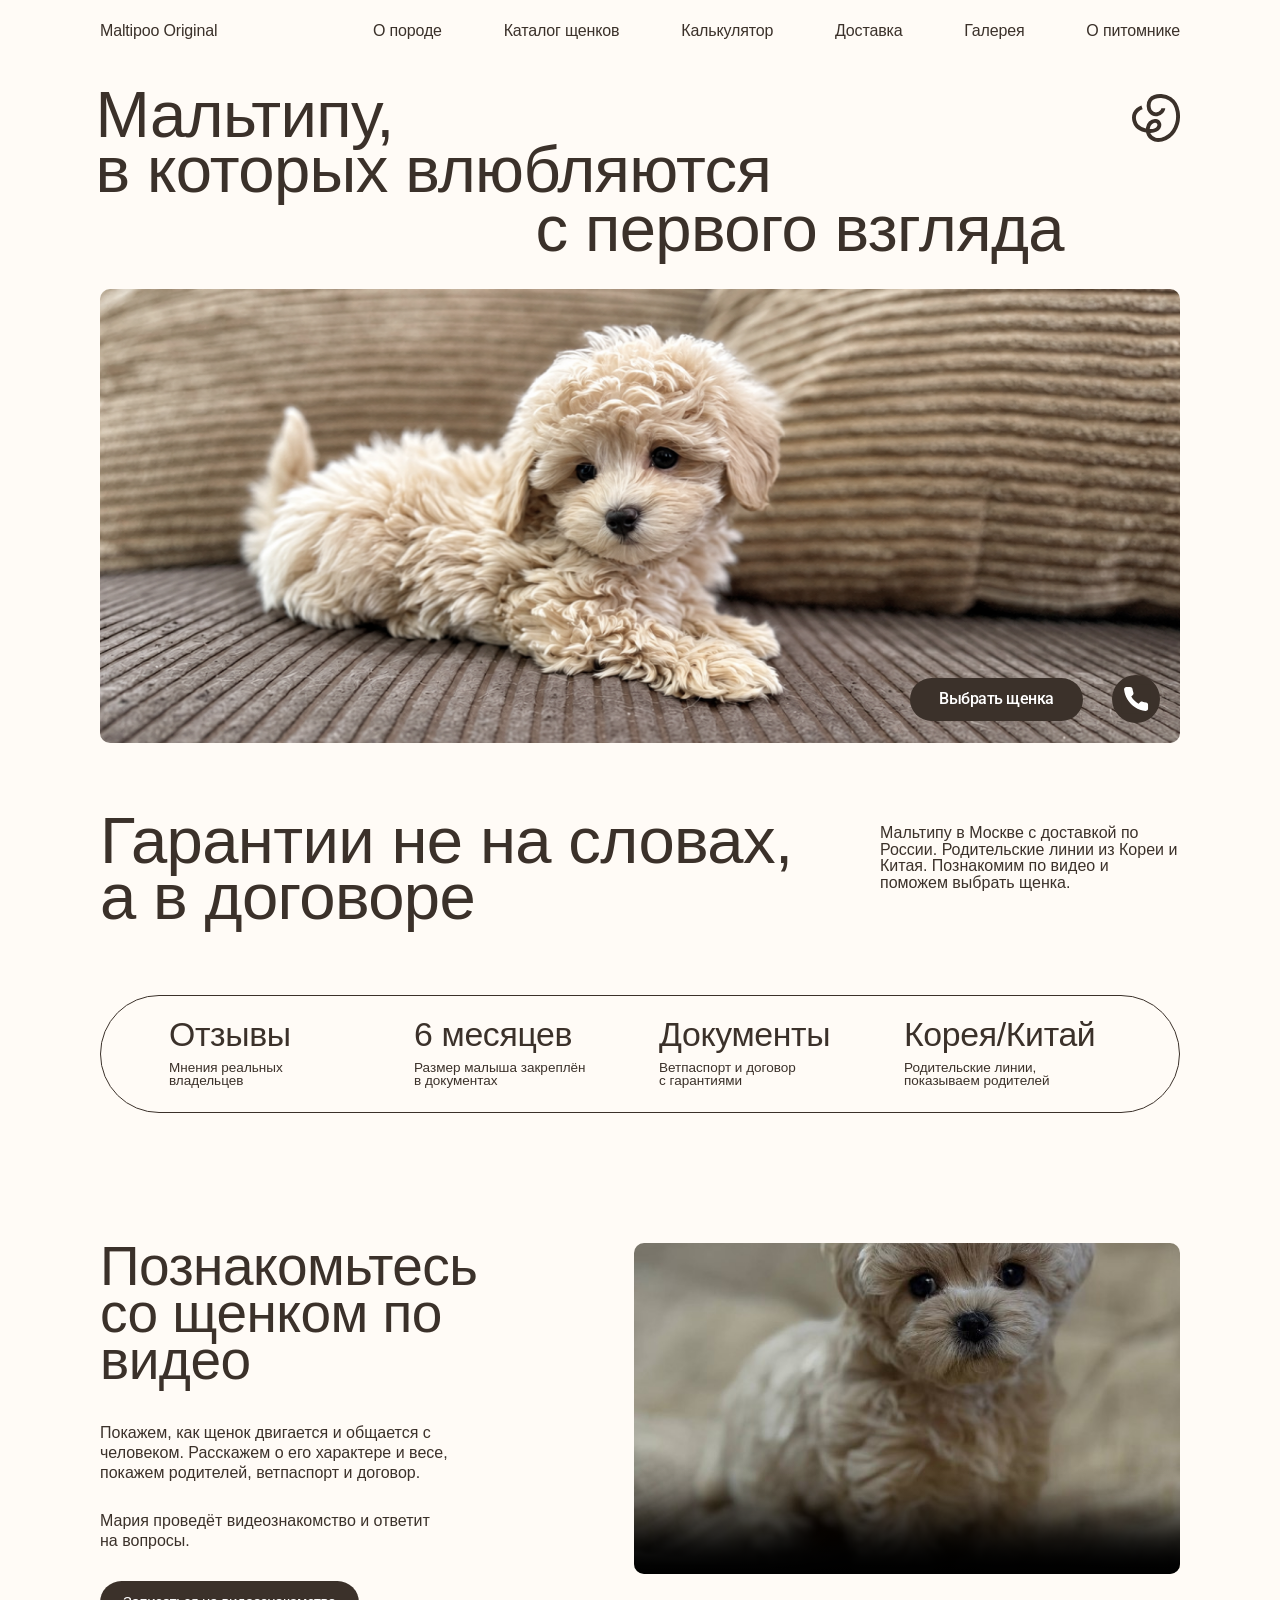
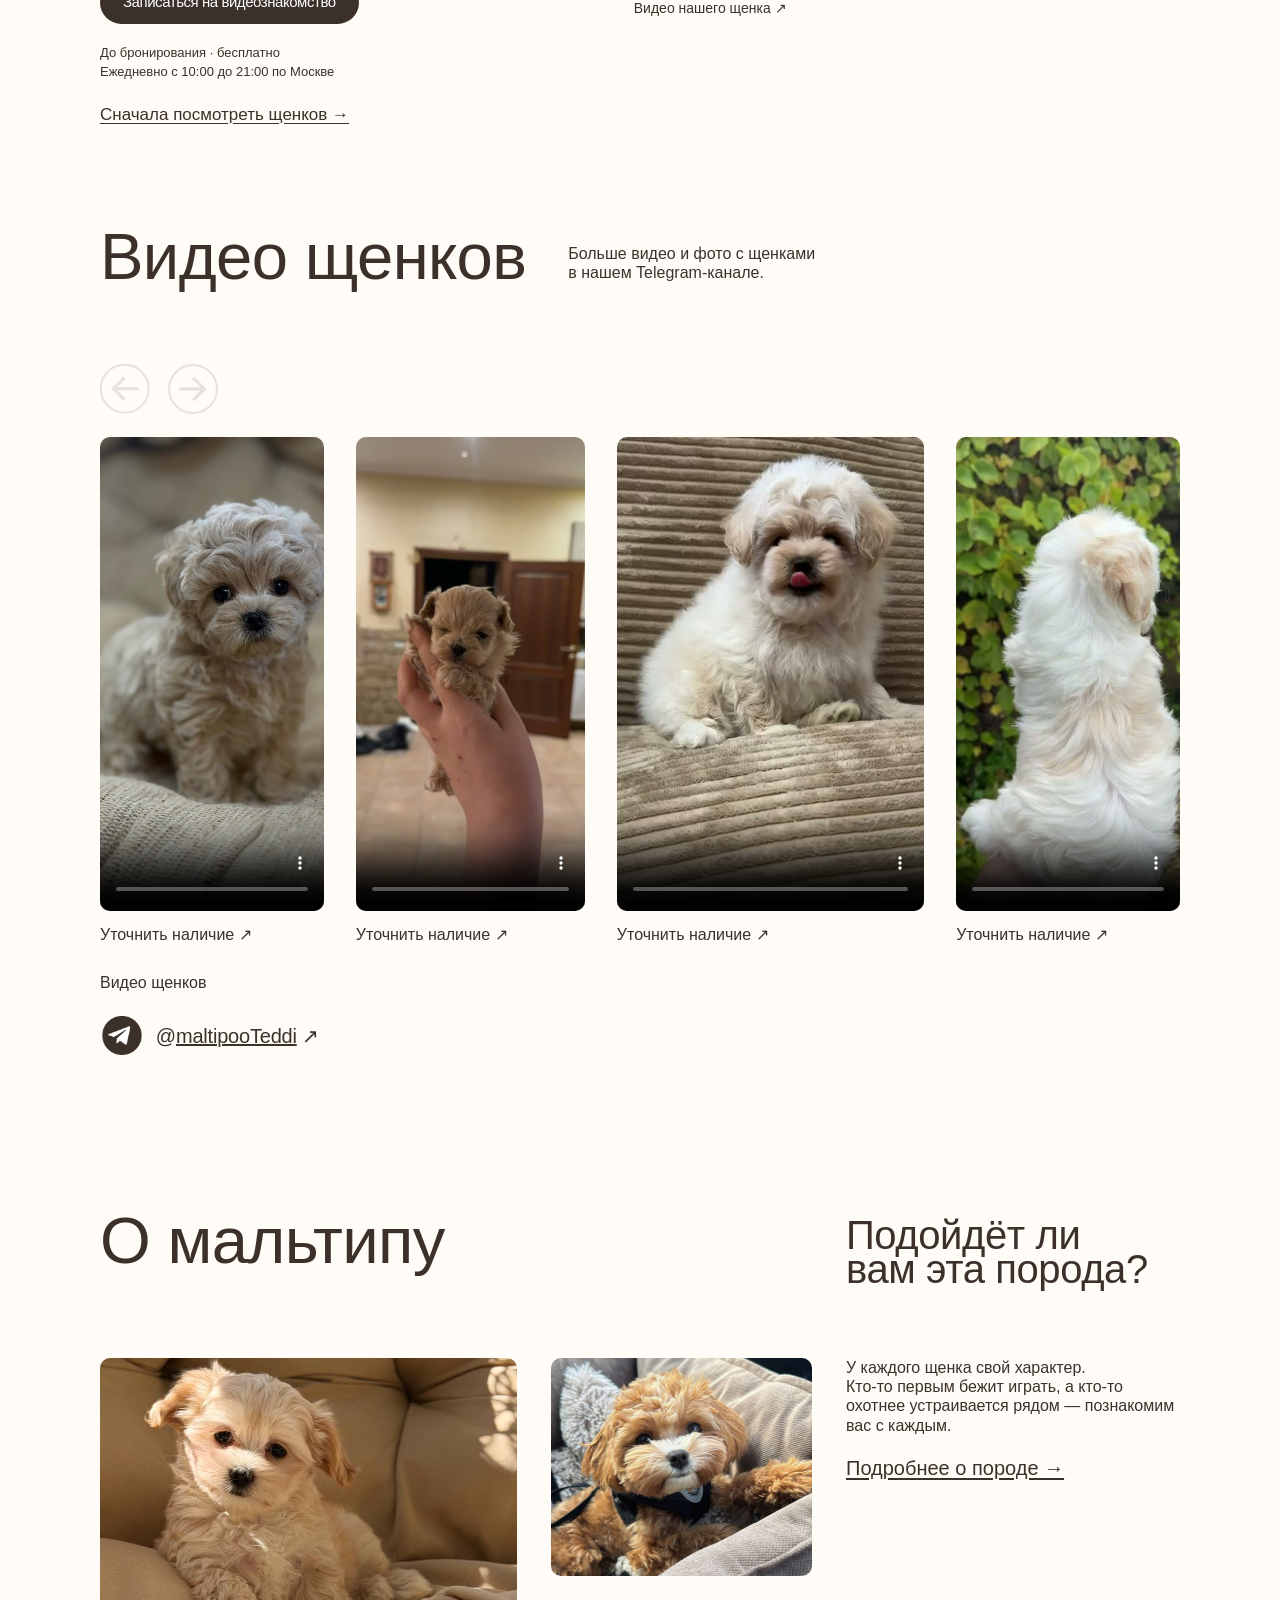
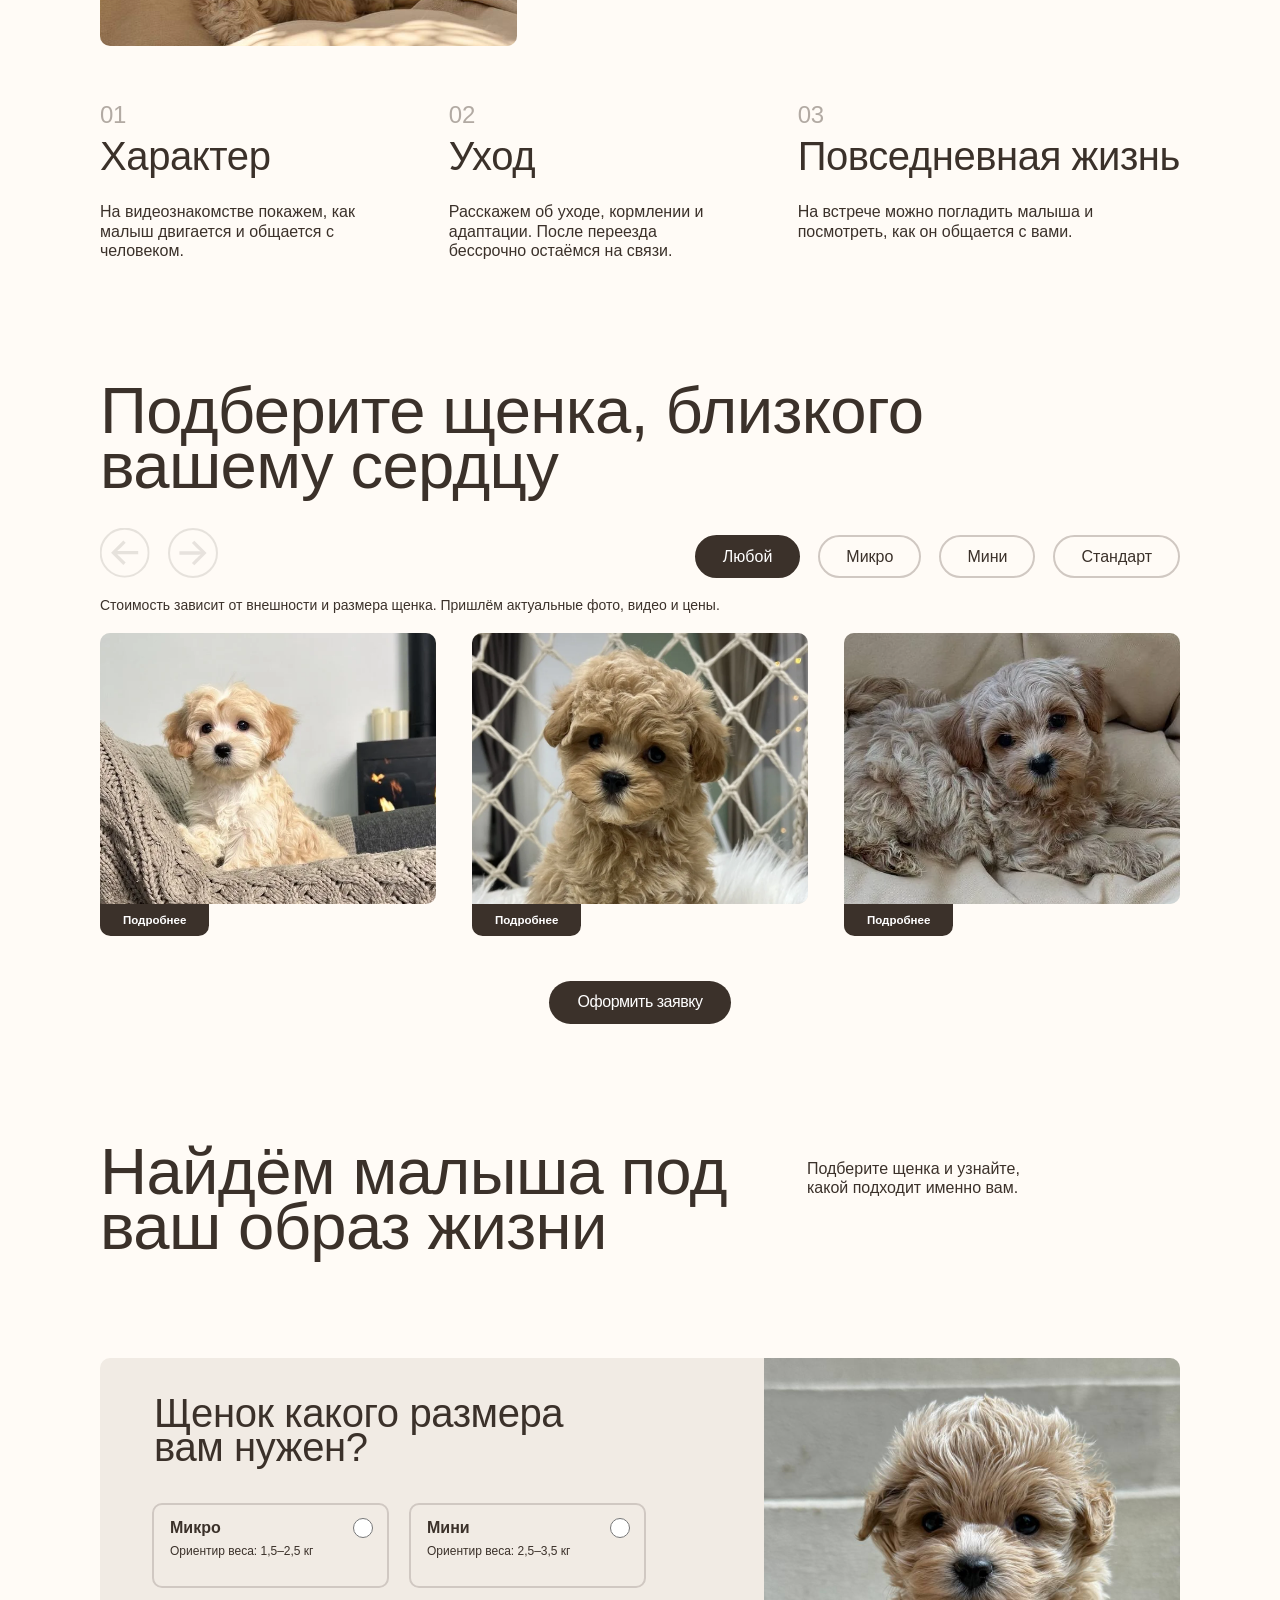
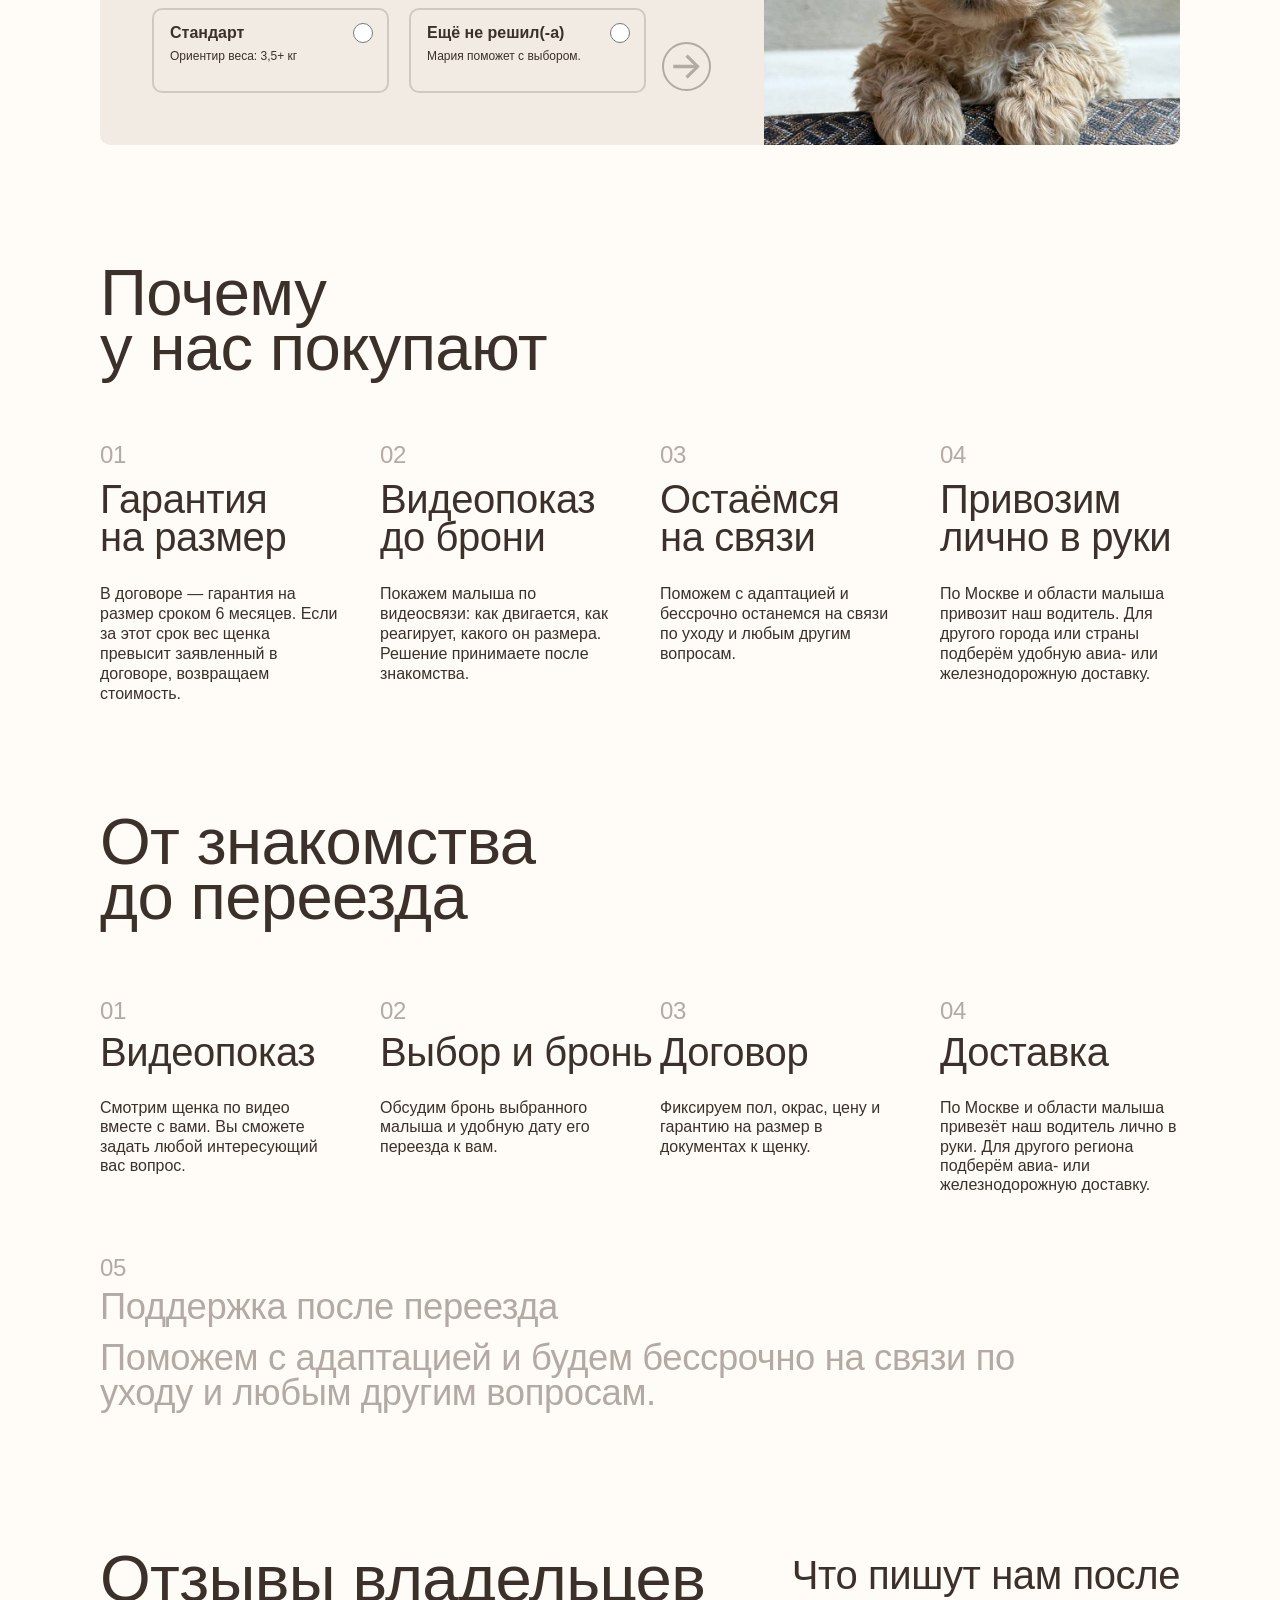
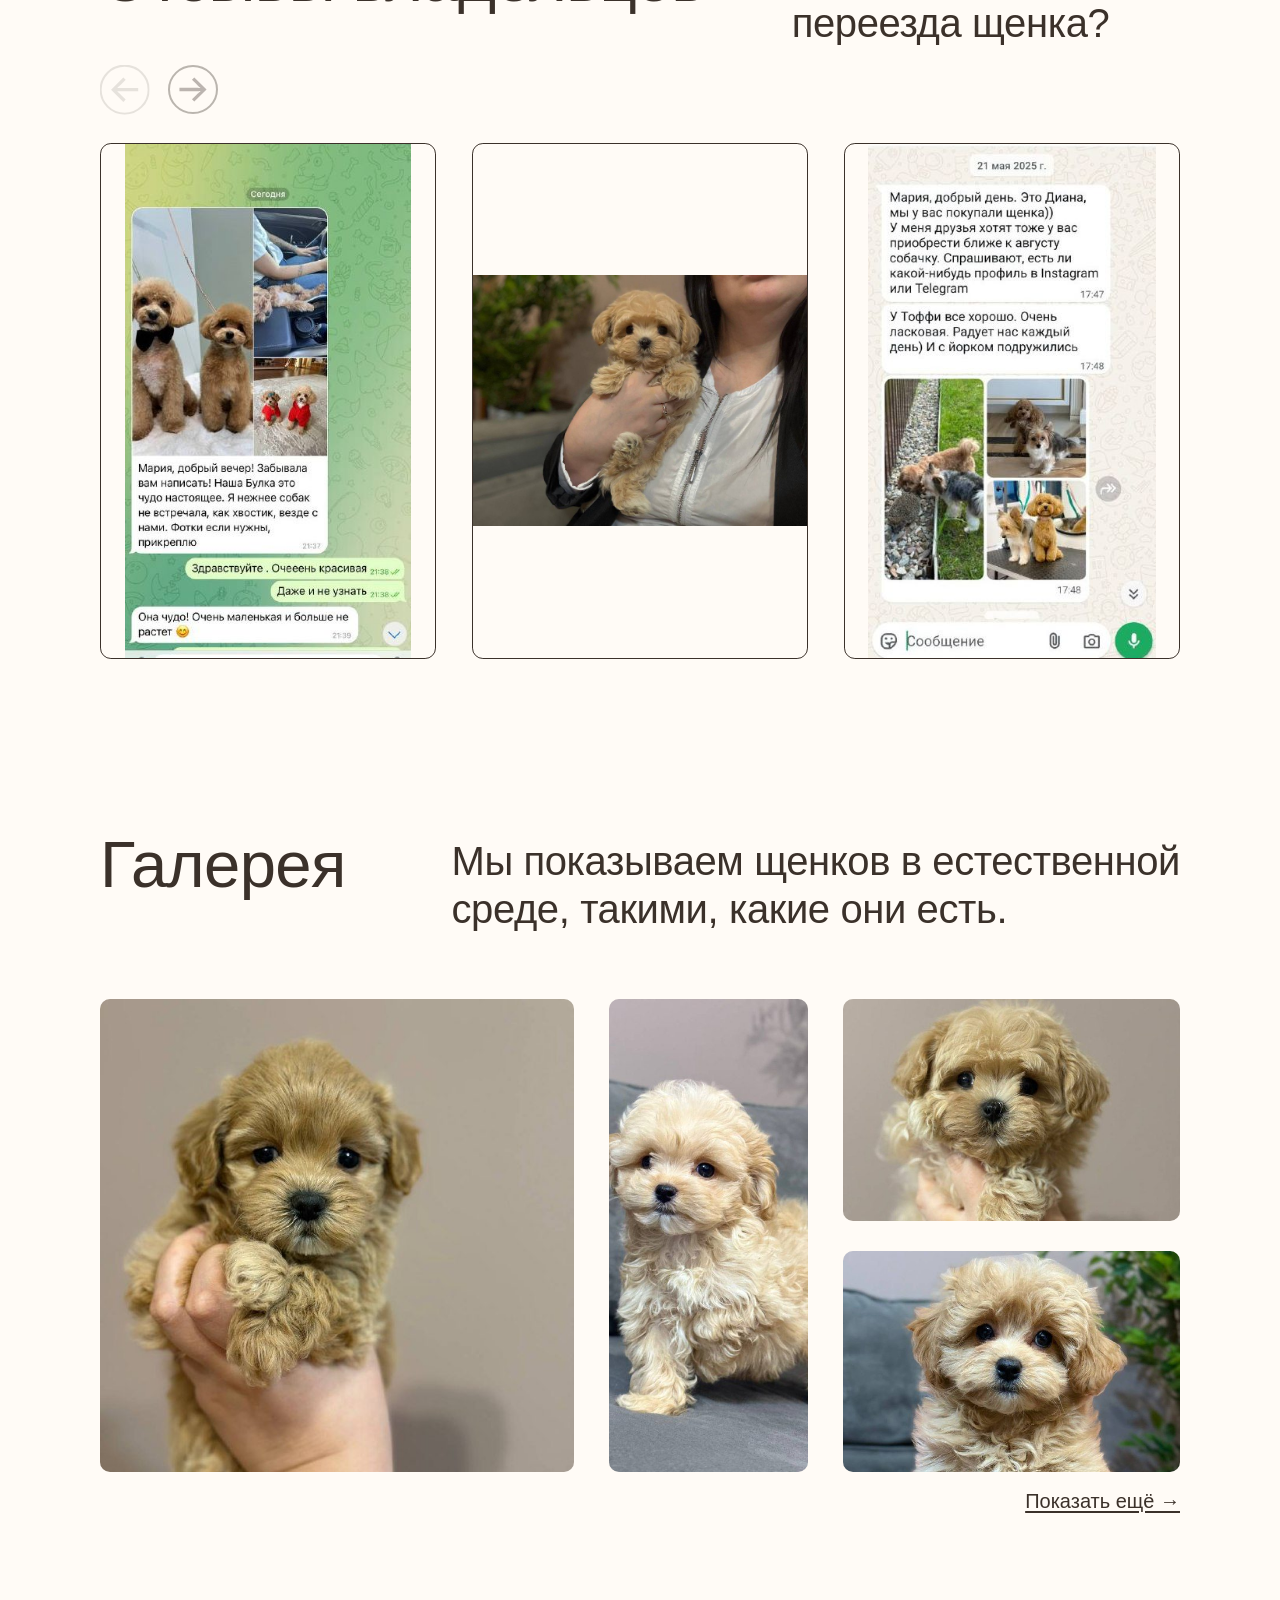
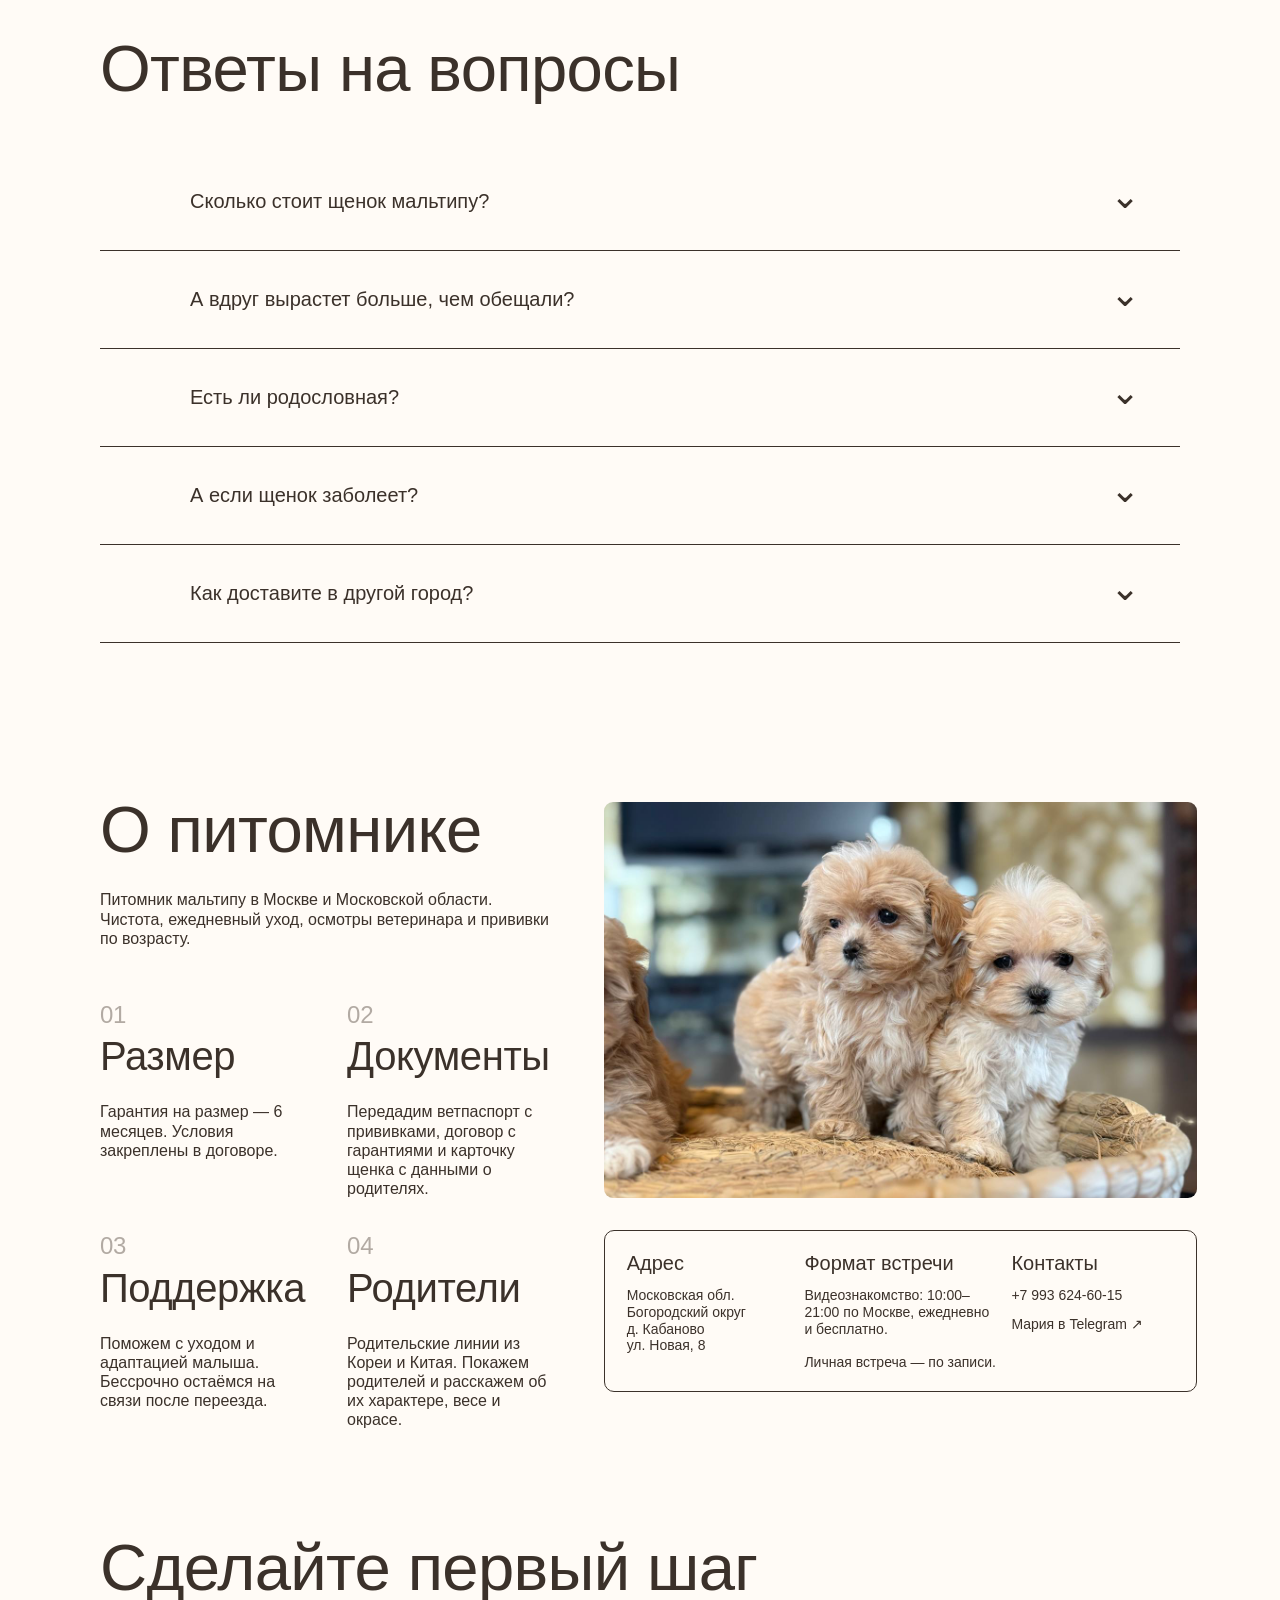
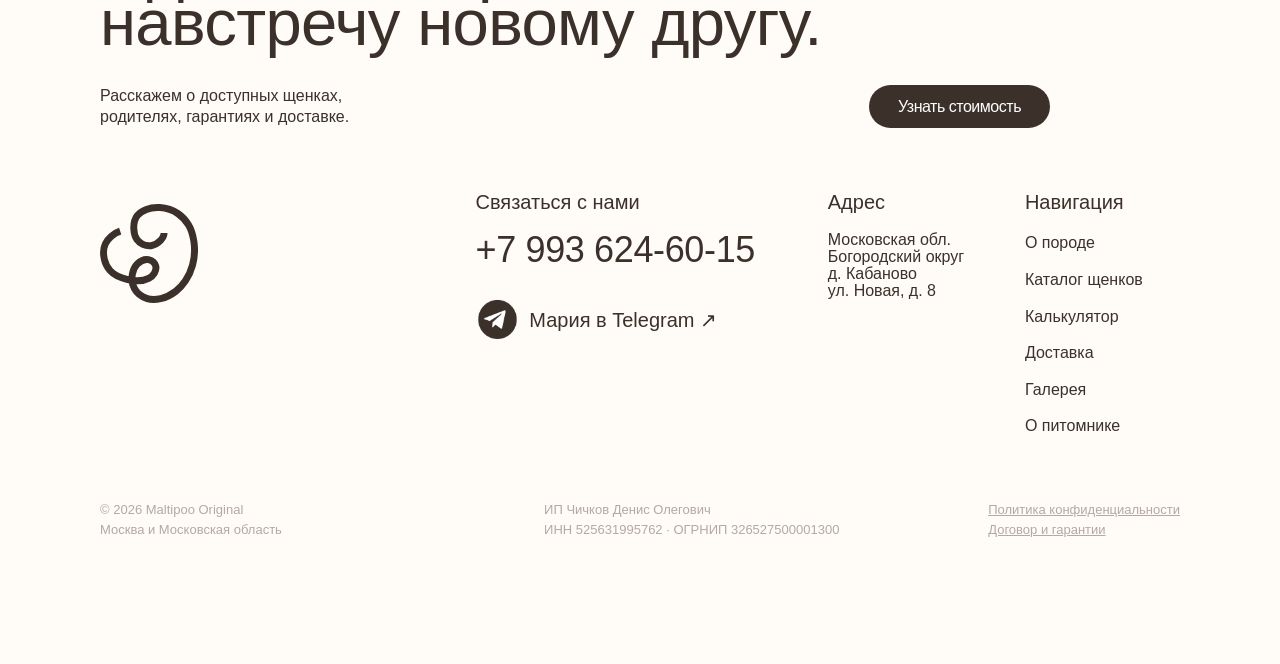
==== commit bc6cc9d1: "Restore owner photos and refresh content from Maltipoo Original" ====
--- a/index.html
+++ b/index.html
@@ -2,17 +2,17 @@
 <html lang="ru"><head><meta charset="utf-8"><meta name="viewport" content="width=device-width,initial-scale=1"><meta name="robots" content="noindex,nofollow"><meta name="theme-color" content="#fffbf6"><title>Maltipoo Original — щенки мальтипу в Москве</title><meta name="description" content="Мальтипу мини и микро. Фото щенков, видеознакомство, договор и доставка. Maltipoo Original — Москва и Московская область."><link rel="icon" href="./assets/figma/imgVector.svg"><link rel="stylesheet" href="./assets/fonts/fonts.css"><link rel="stylesheet" href="styles.css"><link rel="preload" as="font" type="font/ttf" href="./assets/fonts/InterVariable.ttf" crossorigin><link rel="preload" as="image" href="./assets/figma/img54133589218606372301.png"><script src="app.js" defer></script></head><body>
 <a class="skip-link" href="#main">Перейти к содержанию</a>
 <header class="header wrap"><a class="brand" href="#top">Maltipoo Original</a><nav id="navigation" aria-label="Главная навигация"><a href="#breed">О породе</a><a href="#puppies">Каталог щенков</a><a href="#selection">Калькулятор</a><a href="#delivery">Доставка</a><a href="#gallery">Галерея</a><a href="#address">О питомнике</a></nav><button class="menu-toggle" type="button" aria-label="Открыть меню" aria-expanded="false" aria-controls="navigation"><span></span><span></span></button></header>
-<main id="main"><section class="hero wrap" id="top" aria-labelledby="hero-heading"><div class="hero-heading"><h1 id="hero-heading"><span>Мальтипу,</span><span>в которых влюбляются</span><span>с первого взгляда</span></h1><img src="./assets/figma/imgVector.svg" alt="" class="hero-mark"></div><div class="hero-photo"><img src="./assets/figma/img54133589218606372301.png" alt="Кремовый щенок мальтипу на диване" class=""><div class="hero-actions"><a class="button hero-button" href="#puppies">Выбрать щенка</a><a class="hero-call" href="tel:+79936246015" aria-label="Позвонить Марии"><img src="./assets/figma/imgGroup963.svg" alt="" class=""></a></div></div><div class="guarantees" id="guarantees"><div class="guarantee-heading"><h2>Гарантии не на словах, <br> а в договоре</h2><p>Щенки мини и микро от проверенных родительских линий. Познакомим по видео и поможем выбрать щенка, подходящего именно вашей семье.</p></div><div class="fact-pill"><a href="#reviews"><strong>Отзывы</strong><span>Мнения реальных <br> владельцев</span></a><a href="#address"><strong>6 месяцев</strong><span>Размер малыша закреплён <br> в документах</span></a><a href="#address"><strong>Документы</strong><span>Ветпаспорт и договор <br> с гарантиями</span></a><a href="#address"><strong>Корея/Китай</strong><span>Родительские линии, <br> показываем родителей</span></a></div></div></section>
+<main id="main"><section class="hero wrap" id="top" aria-labelledby="hero-heading"><div class="hero-heading"><h1 id="hero-heading"><span>Мальтипу,</span><span>в которых влюбляются</span><span>с первого взгляда</span></h1><img src="./assets/figma/imgVector.svg" alt="" class="hero-mark"></div><div class="hero-photo"><img src="./assets/figma/img54133589218606372301.png" alt="Кремовый щенок мальтипу на диване" class=""><div class="hero-actions"><a class="button hero-button" href="#puppies">Выбрать щенка</a><a class="hero-call" href="tel:+79936246015" aria-label="Позвонить Марии"><img src="./assets/figma/imgGroup963.svg" alt="" class=""></a></div></div><div class="guarantees" id="guarantees"><div class="guarantee-heading"><h2>Гарантии не на словах, <br> а в договоре</h2><p>Мальтипу в Москве с доставкой по России. Родительские линии из Кореи и Китая. Познакомим по видео и поможем выбрать щенка.</p></div><div class="fact-pill"><a href="#reviews"><strong>Отзывы</strong><span>Мнения реальных <br> владельцев</span></a><a href="#address"><strong>6 месяцев</strong><span>Размер малыша закреплён <br> в документах</span></a><a href="#address"><strong>Документы</strong><span>Ветпаспорт и договор <br> с гарантиями</span></a><a href="#address"><strong>Корея/Китай</strong><span>Родительские линии, <br> показываем родителей</span></a></div></div></section>
 <section class="meeting wrap" id="meeting"><div class="meeting-copy"><h2>Познакомьтесь <br> со щенком по видео</h2><p>Покажем, как щенок двигается и общается с человеком. Расскажем о его характере и весе, покажем родителей, ветпаспорт и договор.</p><p class="meeting-person">Мария проведёт видеознакомство и ответит на вопросы.</p><a class="button" href="https://t.me/mariya_robbi" target="_blank" rel="noopener noreferrer">Записаться на видеознакомство</a><p class="meeting-time">До бронирования · бесплатно <br> Ежедневно с 10:00 до 21:00 по Москве</p><a class="text-link" href="#puppies">Сначала посмотреть щенков →</a></div><figure class="meeting-video"><video controls playsinline preload="none" poster="./assets/media/tg-1750-photo-01.jpg" aria-label="Видео щенка"><source src="./assets/media/tg-1750-video.mp4" type="video/mp4"></video><figcaption><a href="https://t.me/maltipooTeddi/1750" target="_blank" rel="noopener noreferrer">Видео нашего щенка ↗</a></figcaption></figure></section>
 <section class="puppies wrap" id="videos"><div class="heading-row"><h2>Видео щенков</h2><p>Больше видео и фото с щенками <br> в нашем Telegram-канале.</p></div><div class="rail-controls"><button type="button" data-rail="puppy-rail" data-direction="-1" aria-label="Предыдущие фотографии"><img src="./assets/figma/imgGroup974.svg" alt="" class="previous" loading="lazy"></button><button type="button" data-rail="puppy-rail" data-direction="1" aria-label="Следующие фотографии"><img src="./assets/figma/imgGroup974.svg" alt="" class="" loading="lazy"></button></div><div class="puppy-rail" id="puppy-rail"><figure class="puppy-tile puppy-tile-1"><div class="puppy-video"><video controls playsinline preload="none" poster="./assets/media/tg-1750-photo-01.jpg" aria-label="Видео щенка мальтипу"><source src="./assets/media/tg-1750-video.mp4" type="video/mp4"></video></div><figcaption><a href="https://t.me/mariya_robbi" data-inquire="https://t.me/maltipooTeddi/1750" target="_blank" rel="noopener noreferrer">Уточнить наличие ↗</a></figcaption></figure><figure class="puppy-tile puppy-tile-2"><div class="puppy-video"><video controls playsinline preload="none" poster="./assets/posters/tg-1788.jpg" aria-label="Мальчик · супермикро"><source src="./assets/media/tg-1788-video.mp4" type="video/mp4"></video></div><figcaption><a href="https://t.me/mariya_robbi" data-inquire="https://t.me/maltipooTeddi/1788" target="_blank" rel="noopener noreferrer">Уточнить наличие ↗</a></figcaption></figure><figure class="puppy-tile puppy-tile-3"><div class="puppy-video"><video controls playsinline preload="none" poster="./assets/posters/tg-1786.jpg" aria-label="Видео щенка мальтипу"><source src="./assets/media/tg-1786-video.mp4" type="video/mp4"></video></div><figcaption><a href="https://t.me/mariya_robbi" data-inquire="https://t.me/maltipooTeddi/1786" target="_blank" rel="noopener noreferrer">Уточнить наличие ↗</a></figcaption></figure><figure class="puppy-tile puppy-tile-4"><div class="puppy-video"><video controls playsinline preload="none" poster="./assets/posters/tg-1785.jpg" aria-label="Девочка · стандарт"><source src="./assets/media/tg-1785-video.mp4" type="video/mp4"></video></div><figcaption><a href="https://t.me/mariya_robbi" data-inquire="https://t.me/maltipooTeddi/1785" target="_blank" rel="noopener noreferrer">Уточнить наличие ↗</a></figcaption></figure></div><div class="telegram-note"><p>Видео щенков</p><a href="https://t.me/maltipooTeddi" target="_blank" rel="noopener noreferrer"><img src="./assets/figma/imgGradientMap.png" alt="" class="" loading="lazy"><span>@<u>maltipooTeddi</u> ↗</span></a></div></section>
-<section class="breed wrap" id="breed"><div class="breed-grid"><h2>О мальтипу</h2><h3>Подойдёт ли <br> вам эта порода?</h3><figure class="breed-wide"><img src="./assets/figma/img52422603311684737011.png" alt="Светлый мальтипу на диване" class="" loading="lazy"></figure><figure class="breed-small"><img src="./assets/figma/img53212320752286476978.png" alt="Мальтипу с игрушкой" class="" loading="lazy"></figure><div class="breed-copy"><p>Мальтипу — небольшой компаньон, ориентированный на человека.</p><p>Он быстро привыкает к домашнему ритму, хорошо обучается и любит участвовать в жизни семьи.</p><a class="text-link" href="#breed-details">Подробнее о породе →</a></div></div><div class="breed-details" id="breed-details"><article><span class="number">01</span><h3>Характер</h3><p>Ласковый, общительный и внимательный к человеку. Быстро запоминает правила дома и хорошо чувствует настроение хозяина.</p></article><article><span class="number">02</span><h3>Уход</h3><p>Нужны сбалансированное питание, регулярное расчёсывание и плановый груминг.</p></article><article><span class="number">03</span><h3>Повседневная жизнь</h3><p>Мальтипу не нужны многочасовые прогулки, но важны ежедневные игры и общение. Благодаря небольшому размеру его удобно брать с собой.</p></article></div></section>
-<section class="catalog wrap" id="puppies"><h2>Подберите щенка, близкого <br> вашему сердцу</h2><div class="catalog-toolbar"><div class="rail-controls"><button type="button" data-rail="catalog-rail" data-direction="-1" aria-label="Предыдущие фотографии"><img src="./assets/figma/imgGroup974.svg" alt="" class="previous" loading="lazy"></button><button type="button" data-rail="catalog-rail" data-direction="1" aria-label="Следующие фотографии"><img src="./assets/figma/imgGroup974.svg" alt="" class="" loading="lazy"></button></div><div class="catalog-filters" aria-label="Желаемый размер"><button type="button" class="active" data-size="Любой" aria-pressed="true">Любой</button><button type="button" data-size="Микро" aria-pressed="false">Микро</button><button type="button" data-size="Мини" aria-pressed="false">Мини</button><button type="button" data-size="Стандарт" aria-pressed="false">Стандарт</button></div></div><p class="catalog-price">Мини и стандарт — от 150 000 ₽ · Микро — от 190 000 ₽</p><div class="catalog-rail" id="catalog-rail"><article class="catalog-card catalog-card-1"><button class="photo-button " type="button" data-lightbox="./assets/figma/imgImg202608132051191.png" data-caption="Щенок мальтипу" data-group="catalog" aria-label="Открыть фото: Щенок мальтипу"><img src="./assets/figma/imgImg202608132051191.png" alt="Щенок мальтипу" class="" loading="lazy"></button><a class="card-detail" data-inquire="./assets/figma/imgImg202608132051191.png" href="https://t.me/mariya_robbi" target="_blank" rel="noopener noreferrer">Подробнее</a></article><article class="catalog-card catalog-card-2"><button class="photo-button " type="button" data-lightbox="./assets/figma/imgImg202608132011412.png" data-caption="Щенок мальтипу" data-group="catalog" aria-label="Открыть фото: Щенок мальтипу"><img src="./assets/figma/imgImg202608132011412.png" alt="Щенок мальтипу" class="" loading="lazy"></button><a class="card-detail" data-inquire="./assets/figma/imgImg202608132011412.png" href="https://t.me/mariya_robbi" target="_blank" rel="noopener noreferrer">Подробнее</a></article><article class="catalog-card catalog-card-3"><button class="photo-button " type="button" data-lightbox="./assets/figma/imgImg202608132052123.png" data-caption="Щенок мальтипу" data-group="catalog" aria-label="Открыть фото: Щенок мальтипу"><img src="./assets/figma/imgImg202608132052123.png" alt="Щенок мальтипу" class="" loading="lazy"></button><a class="card-detail" data-inquire="./assets/figma/imgImg202608132052123.png" href="https://t.me/mariya_robbi" target="_blank" rel="noopener noreferrer">Подробнее</a></article></div><div class="catalog-bottom"><a class="button" href="#selection">Оформить заявку</a></div></section>
+<section class="breed wrap" id="breed"><div class="breed-grid"><h2>О мальтипу</h2><h3>Подойдёт ли <br> вам эта порода?</h3><figure class="breed-wide"><img src="./assets/figma/img52422603311684737011.png" alt="Светлый мальтипу на диване" class="" loading="lazy"></figure><figure class="breed-small"><img src="./assets/figma/img53212320752286476978.png" alt="Мальтипу с игрушкой" class="" loading="lazy"></figure><div class="breed-copy"><p>У каждого щенка свой характер.</p><p>Кто-то первым бежит играть, а кто-то охотнее устраивается рядом — познакомим вас с каждым.</p><a class="text-link" href="#breed-details">Подробнее о породе →</a></div></div><div class="breed-details" id="breed-details"><article><span class="number">01</span><h3>Характер</h3><p>На видеознакомстве покажем, как малыш двигается и общается с человеком.</p></article><article><span class="number">02</span><h3>Уход</h3><p>Расскажем об уходе, кормлении и адаптации. После переезда бессрочно остаёмся на связи.</p></article><article><span class="number">03</span><h3>Повседневная жизнь</h3><p>На встрече можно погладить малыша и посмотреть, как он общается с вами.</p></article></div></section>
+<section class="catalog wrap" id="puppies"><h2>Подберите щенка, близкого <br> вашему сердцу</h2><div class="catalog-toolbar"><div class="rail-controls"><button type="button" data-rail="catalog-rail" data-direction="-1" aria-label="Предыдущие фотографии"><img src="./assets/figma/imgGroup974.svg" alt="" class="previous" loading="lazy"></button><button type="button" data-rail="catalog-rail" data-direction="1" aria-label="Следующие фотографии"><img src="./assets/figma/imgGroup974.svg" alt="" class="" loading="lazy"></button></div><div class="catalog-filters" aria-label="Желаемый размер"><button type="button" class="active" data-size="Любой" aria-pressed="true">Любой</button><button type="button" data-size="Микро" aria-pressed="false">Микро</button><button type="button" data-size="Мини" aria-pressed="false">Мини</button><button type="button" data-size="Стандарт" aria-pressed="false">Стандарт</button></div></div><p class="catalog-price">Стоимость зависит от внешности и размера щенка. Пришлём актуальные фото, видео и цены.</p><div class="catalog-rail" id="catalog-rail"><article class="catalog-card catalog-card-1"><button class="photo-button " type="button" data-lightbox="./assets/figma/imgImg202608132051191.png" data-caption="Щенок мальтипу" data-group="catalog" aria-label="Открыть фото: Щенок мальтипу"><img src="./assets/figma/imgImg202608132051191.png" alt="Щенок мальтипу" class="" loading="lazy"></button><a class="card-detail" data-inquire="./assets/figma/imgImg202608132051191.png" href="https://t.me/mariya_robbi" target="_blank" rel="noopener noreferrer">Подробнее</a></article><article class="catalog-card catalog-card-2"><button class="photo-button " type="button" data-lightbox="./assets/figma/imgImg202608132011412.png" data-caption="Щенок мальтипу" data-group="catalog" aria-label="Открыть фото: Щенок мальтипу"><img src="./assets/figma/imgImg202608132011412.png" alt="Щенок мальтипу" class="" loading="lazy"></button><a class="card-detail" data-inquire="./assets/figma/imgImg202608132011412.png" href="https://t.me/mariya_robbi" target="_blank" rel="noopener noreferrer">Подробнее</a></article><article class="catalog-card catalog-card-3"><button class="photo-button " type="button" data-lightbox="./assets/figma/imgImg202608132052123.png" data-caption="Щенок мальтипу" data-group="catalog" aria-label="Открыть фото: Щенок мальтипу"><img src="./assets/figma/imgImg202608132052123.png" alt="Щенок мальтипу" class="" loading="lazy"></button><a class="card-detail" data-inquire="./assets/figma/imgImg202608132052123.png" href="https://t.me/mariya_robbi" target="_blank" rel="noopener noreferrer">Подробнее</a></article></div><div class="catalog-bottom"><a class="button" href="#selection">Оформить заявку</a></div></section>
 <section class="selection wrap" id="selection"><div class="heading-row"><h2>Найдём малыша под <br> ваш образ жизни</h2><p>Подберите щенка и узнайте, <br> какой подходит именно вам.</p></div><div class="selection-panel"><div class="quiz-content"><div id="quiz-stage"></div><p id="quiz-error" class="error" role="alert" hidden>Выберите один из вариантов.</p><div class="quiz-navigation" id="quiz-navigation"><button type="button" class="quiz-back" id="quiz-back" hidden>← Назад</button><button type="button" class="quiz-next" id="quiz-next" aria-label="Следующий вопрос"><img src="./assets/figma/imgGroup974.svg" alt="" class="" loading="lazy"></button></div></div><figure class="selection-photo"><img src="./assets/figma/imgImg202608132052255.png" alt="Кремовый щенок мальтипу на руках" class="" loading="lazy"></figure></div></section>
-<section class="trust wrap" id="trust"><h2>Почему <br> у нас покупают</h2><div class="trust-grid"><article><span class="number">01</span><h3>Гарантия <br> на размер</h3><p>Если щенок не вырос в заявленный размер за 6 месяцев — возвращаем полную стоимость. Условия закреплены в договоре.</p></article><article><span class="number">02</span><h3>Видеопоказ <br> до брони</h3><p>Покажем малыша по видеосвязи: как двигается, как реагирует, какого он размера. Решение принимаете после знакомства.</p></article><article><span class="number">03</span><h3>Остаёмся <br> на связи</h3><p>Консультируем по уходу, кормлению и адаптации после переезда малыша.</p></article><article id="delivery"><span class="number">04</span><h3>Привозим <br> лично в руки</h3><p>По Москве и области — наш водитель. Доставку по России и за рубеж согласуем отдельно. При получении сверяете щенка с видео.</p></article></div></section>
-<section class="steps wrap" id="how"><h2>От знакомства <br> до переезда</h2><div class="steps-grid"><article><span class="number">01</span><h3>Видеопоказ</h3><p>Смотрим щенка по видео вместе с вами. Вы сможете задать любой интересующий вас вопрос.</p></article><article><span class="number">02</span><h3>Выбор и бронь</h3><p>Задаток 20% фиксирует щенка за вами на 1–2 недели. Договор оформляем онлайн.</p></article><article><span class="number">03</span><h3>Договор</h3><p>Фиксируем пол, окрас, цену и гарантию на размер в документах к щенку.</p></article><article><span class="number">04</span><h3>Доставка</h3><p>Курьер привозит малыша лично в руки. Вы сверяете щенка с видео при получении.</p></article></div><div class="aftercare"><span class="number">05</span><h3>Поддержка после переезда</h3><p>Мы остаёмся на связи после переезда малыша, <br> оказываем поддержку и помогаем с адаптацией.</p></div></section>
-<section class="reviews wrap" id="reviews"><div class="heading-row"><h2>Отзывы владельцев</h2><p class="large-caption">Что пишут нам после <br> переезда щенка?</p></div><div class="rail-controls"><button type="button" data-rail="review-rail" data-direction="-1" aria-label="Предыдущие фотографии"><img src="./assets/figma/imgGroup974.svg" alt="" class="previous" loading="lazy"></button><button type="button" data-rail="review-rail" data-direction="1" aria-label="Следующие фотографии"><img src="./assets/figma/imgGroup974.svg" alt="" class="" loading="lazy"></button></div><div class="review-rail" id="review-rail"><button class="review-photo photo-button" type="button" data-lightbox="./assets/reviews/otzyv-2.jpg" data-caption="О Тоффи" data-group="reviews" aria-label="Открыть отзыв: О Тоффи"><img src="./assets/reviews/otzyv-2.jpg" alt="О Тоффи — оригинальный отзыв владельца" loading="lazy"></button><button class="review-photo photo-button" type="button" data-lightbox="./assets/reviews/otzyv-3.jpg" data-caption="Хлое 9 месяцев" data-group="reviews" aria-label="Открыть отзыв: Хлое 9 месяцев"><img src="./assets/reviews/otzyv-3.jpg" alt="Хлое 9 месяцев — оригинальный отзыв владельца" loading="lazy"></button><button class="review-photo photo-button" type="button" data-lightbox="./assets/reviews/otzyv-4.jpg" data-caption="Мики подрос" data-group="reviews" aria-label="Открыть отзыв: Мики подрос"><img src="./assets/reviews/otzyv-4.jpg" alt="Мики подрос — оригинальный отзыв владельца" loading="lazy"></button><button class="review-photo photo-button" type="button" data-lightbox="./assets/reviews/otzyv-7.jpg" data-caption="После дороги" data-group="reviews" aria-label="Открыть отзыв: После дороги"><img src="./assets/reviews/otzyv-7.jpg" alt="После дороги — оригинальный отзыв владельца" loading="lazy"></button><button class="review-photo photo-button" type="button" data-lightbox="./assets/reviews/otzyv-8.jpg" data-caption="Первый день рождения" data-group="reviews" aria-label="Открыть отзыв: Первый день рождения"><img src="./assets/reviews/otzyv-8.jpg" alt="Первый день рождения — оригинальный отзыв владельца" loading="lazy"></button><button class="review-photo photo-button" type="button" data-lightbox="./assets/reviews/otzyv-1.jpg" data-caption="О Булке" data-group="reviews" aria-label="Открыть отзыв: О Булке"><img src="./assets/reviews/otzyv-1.jpg" alt="О Булке — оригинальный отзыв владельца" loading="lazy"></button><button class="review-photo photo-button" type="button" data-lightbox="./assets/reviews/otzyv-5.jpg" data-caption="Вместе почти 2 года" data-group="reviews" aria-label="Открыть отзыв: Вместе почти 2 года"><img src="./assets/reviews/otzyv-5.jpg" alt="Вместе почти 2 года — оригинальный отзыв владельца" loading="lazy"></button><button class="review-photo photo-button" type="button" data-lightbox="./assets/reviews/otzyv-6.jpg" data-caption="Сообщение о Мультике" data-group="reviews" aria-label="Открыть отзыв: Сообщение о Мультике"><img src="./assets/reviews/otzyv-6.jpg" alt="Сообщение о Мультике — оригинальный отзыв владельца" loading="lazy"></button><button class="review-photo photo-button" type="button" data-lightbox="./assets/reviews/otzyv-9.jpg" data-caption="После первой стрижки" data-group="reviews" aria-label="Открыть отзыв: После первой стрижки"><img src="./assets/reviews/otzyv-9.jpg" alt="После первой стрижки — оригинальный отзыв владельца" loading="lazy"></button></div></section>
+<section class="trust wrap" id="trust"><h2>Почему <br> у нас покупают</h2><div class="trust-grid"><article><span class="number">01</span><h3>Гарантия <br> на размер</h3><p>В договоре — гарантия на размер сроком 6 месяцев. Если за этот срок вес щенка превысит заявленный в договоре, возвращаем стоимость.</p></article><article><span class="number">02</span><h3>Видеопоказ <br> до брони</h3><p>Покажем малыша по видеосвязи: как двигается, как реагирует, какого он размера. Решение принимаете после знакомства.</p></article><article><span class="number">03</span><h3>Остаёмся <br> на связи</h3><p>Поможем с адаптацией и бессрочно останемся на связи по уходу и любым другим вопросам.</p></article><article id="delivery"><span class="number">04</span><h3>Привозим <br> лично в руки</h3><p>По Москве и области малыша привозит наш водитель. Для другого города или страны подберём удобную авиа- или железнодорожную доставку.</p></article></div></section>
+<section class="steps wrap" id="how"><h2>От знакомства <br> до переезда</h2><div class="steps-grid"><article><span class="number">01</span><h3>Видеопоказ</h3><p>Смотрим щенка по видео вместе с вами. Вы сможете задать любой интересующий вас вопрос.</p></article><article><span class="number">02</span><h3>Выбор и бронь</h3><p>Обсудим бронь выбранного малыша и удобную дату его переезда к вам.</p></article><article><span class="number">03</span><h3>Договор</h3><p>Фиксируем пол, окрас, цену и гарантию на размер в документах к щенку.</p></article><article><span class="number">04</span><h3>Доставка</h3><p>По Москве и области малыша привезёт наш водитель лично в руки. Для другого региона подберём авиа- или железнодорожную доставку.</p></article></div><div class="aftercare"><span class="number">05</span><h3>Поддержка после переезда</h3><p>Поможем с адаптацией и будем бессрочно на связи по уходу и любым другим вопросам.</p></div></section>
+<section class="reviews wrap" id="reviews"><div class="heading-row"><h2>Отзывы владельцев</h2><p class="large-caption">Что пишут нам после <br> переезда щенка?</p></div><div class="rail-controls"><button type="button" data-rail="review-rail" data-direction="-1" aria-label="Предыдущие фотографии"><img src="./assets/figma/imgGroup974.svg" alt="" class="previous" loading="lazy"></button><button type="button" data-rail="review-rail" data-direction="1" aria-label="Следующие фотографии"><img src="./assets/figma/imgGroup974.svg" alt="" class="" loading="lazy"></button></div><div class="review-rail" id="review-rail"><button class="review-photo photo-button" type="button" data-lightbox="./assets/reviews/otzyv-1.jpg" data-caption="О Булке" data-group="reviews" aria-label="Открыть отзыв: О Булке"><img src="./assets/reviews/otzyv-1.jpg" alt="О Булке — оригинальный отзыв владельца" loading="lazy"></button><button class="review-photo review-person photo-button" type="button" data-lightbox="./assets/reviews/people-1.jpg" data-caption="Фото со щенком" data-group="reviews" aria-label="Открыть фотографию со щенком 1"><img src="./assets/reviews/people-1.jpg" alt="Человек со щенком мальтипу" loading="lazy"></button><button class="review-photo photo-button" type="button" data-lightbox="./assets/reviews/otzyv-2.jpg" data-caption="О Тоффи" data-group="reviews" aria-label="Открыть отзыв: О Тоффи"><img src="./assets/reviews/otzyv-2.jpg" alt="О Тоффи — оригинальный отзыв владельца" loading="lazy"></button><button class="review-photo review-person photo-button" type="button" data-lightbox="./assets/reviews/people-2.jpg" data-caption="Фото со щенком" data-group="reviews" aria-label="Открыть фотографию со щенком 2"><img src="./assets/reviews/people-2.jpg" alt="Человек со щенком мальтипу" loading="lazy"></button><button class="review-photo photo-button" type="button" data-lightbox="./assets/reviews/otzyv-3.jpg" data-caption="Хлое 9 месяцев" data-group="reviews" aria-label="Открыть отзыв: Хлое 9 месяцев"><img src="./assets/reviews/otzyv-3.jpg" alt="Хлое 9 месяцев — оригинальный отзыв владельца" loading="lazy"></button><button class="review-photo review-person photo-button" type="button" data-lightbox="./assets/reviews/people-3.jpg" data-caption="Фото со щенком" data-group="reviews" aria-label="Открыть фотографию со щенком 3"><img src="./assets/reviews/people-3.jpg" alt="Человек со щенком мальтипу" loading="lazy"></button><button class="review-photo photo-button" type="button" data-lightbox="./assets/reviews/otzyv-4.jpg" data-caption="Мики подрос" data-group="reviews" aria-label="Открыть отзыв: Мики подрос"><img src="./assets/reviews/otzyv-4.jpg" alt="Мики подрос — оригинальный отзыв владельца" loading="lazy"></button><button class="review-photo review-person photo-button" type="button" data-lightbox="./assets/reviews/people-4.jpg" data-caption="Фото со щенком" data-group="reviews" aria-label="Открыть фотографию со щенком 4"><img src="./assets/reviews/people-4.jpg" alt="Человек со щенком мальтипу" loading="lazy"></button><button class="review-photo photo-button" type="button" data-lightbox="./assets/reviews/otzyv-5.jpg" data-caption="Вместе почти 2 года" data-group="reviews" aria-label="Открыть отзыв: Вместе почти 2 года"><img src="./assets/reviews/otzyv-5.jpg" alt="Вместе почти 2 года — оригинальный отзыв владельца" loading="lazy"></button><button class="review-photo review-person photo-button" type="button" data-lightbox="./assets/reviews/people-5.jpg" data-caption="Фото со щенком" data-group="reviews" aria-label="Открыть фотографию со щенком 5"><img src="./assets/reviews/people-5.jpg" alt="Человек со щенком мальтипу" loading="lazy"></button><button class="review-photo photo-button" type="button" data-lightbox="./assets/reviews/otzyv-6.jpg" data-caption="Сообщение о Мультике" data-group="reviews" aria-label="Открыть отзыв: Сообщение о Мультике"><img src="./assets/reviews/otzyv-6.jpg" alt="Сообщение о Мультике — оригинальный отзыв владельца" loading="lazy"></button><button class="review-photo review-person photo-button" type="button" data-lightbox="./assets/reviews/people-6.jpg" data-caption="Фото со щенком" data-group="reviews" aria-label="Открыть фотографию со щенком 6"><img src="./assets/reviews/people-6.jpg" alt="Человек со щенком мальтипу" loading="lazy"></button><button class="review-photo photo-button" type="button" data-lightbox="./assets/reviews/otzyv-7.jpg" data-caption="После дороги" data-group="reviews" aria-label="Открыть отзыв: После дороги"><img src="./assets/reviews/otzyv-7.jpg" alt="После дороги — оригинальный отзыв владельца" loading="lazy"></button><button class="review-photo review-person photo-button" type="button" data-lightbox="./assets/reviews/people-7.jpg" data-caption="Фото со щенком" data-group="reviews" aria-label="Открыть фотографию со щенком 7"><img src="./assets/reviews/people-7.jpg" alt="Человек со щенком мальтипу" loading="lazy"></button><button class="review-photo photo-button" type="button" data-lightbox="./assets/reviews/otzyv-8.jpg" data-caption="Первый день рождения" data-group="reviews" aria-label="Открыть отзыв: Первый день рождения"><img src="./assets/reviews/otzyv-8.jpg" alt="Первый день рождения — оригинальный отзыв владельца" loading="lazy"></button><button class="review-photo review-person photo-button" type="button" data-lightbox="./assets/reviews/people-8.jpg" data-caption="Фото со щенком" data-group="reviews" aria-label="Открыть фотографию со щенком 8"><img src="./assets/reviews/people-8.jpg" alt="Человек со щенком мальтипу" loading="lazy"></button><button class="review-photo photo-button" type="button" data-lightbox="./assets/reviews/otzyv-9.jpg" data-caption="После первой стрижки" data-group="reviews" aria-label="Открыть отзыв: После первой стрижки"><img src="./assets/reviews/otzyv-9.jpg" alt="После первой стрижки — оригинальный отзыв владельца" loading="lazy"></button></div></section>
 <section class="gallery wrap" id="gallery"><div class="heading-row"><h2>Галерея</h2><p class="large-caption">Мы показываем щенков в естественной <br> среде, такими, какие они есть.</p></div><div class="gallery-grid"><button class="photo-button gallery-photo gallery-photo-1" type="button" data-lightbox="./assets/gallery/gallery-1.jpg" data-caption="Мальтипу — фото 1" data-group="gallery" aria-label="Открыть фото: Мальтипу — фото 1"><img src="./assets/gallery/gallery-1.jpg" alt="Мальтипу — фото 1" class="" loading="lazy"></button><button class="photo-button gallery-photo gallery-photo-2" type="button" data-lightbox="./assets/gallery/gallery-2.jpg" data-caption="Мальтипу — фото 2" data-group="gallery" aria-label="Открыть фото: Мальтипу — фото 2"><img src="./assets/gallery/gallery-2.jpg" alt="Мальтипу — фото 2" class="" loading="lazy"></button><button class="photo-button gallery-photo gallery-photo-3" type="button" data-lightbox="./assets/gallery/gallery-3.jpg" data-caption="Мальтипу — фото 3" data-group="gallery" aria-label="Открыть фото: Мальтипу — фото 3"><img src="./assets/gallery/gallery-3.jpg" alt="Мальтипу — фото 3" class="" loading="lazy"></button><button class="photo-button gallery-photo gallery-photo-4" type="button" data-lightbox="./assets/gallery/gallery-4.jpg" data-caption="Мальтипу — фото 4" data-group="gallery" aria-label="Открыть фото: Мальтипу — фото 4"><img src="./assets/gallery/gallery-4.jpg" alt="Мальтипу — фото 4" class="" loading="lazy"></button></div><div class="gallery-extra" id="gallery-extra" hidden><button class="photo-button" type="button" data-lightbox="./assets/gallery/gallery-5.jpg" data-caption="Мальтипу — фото 9" data-group="gallery" aria-label="Открыть фотографию щенка 9"><img src="./assets/gallery/gallery-5.jpg" alt="Щенок мальтипу" loading="lazy"></button><button class="photo-button" type="button" data-lightbox="./assets/gallery/gallery-6.jpg" data-caption="Мальтипу — фото 10" data-group="gallery" aria-label="Открыть фотографию щенка 10"><img src="./assets/gallery/gallery-6.jpg" alt="Щенок мальтипу" loading="lazy"></button><button class="photo-button" type="button" data-lightbox="./assets/gallery/gallery-7.jpg" data-caption="Мальтипу — фото 11" data-group="gallery" aria-label="Открыть фотографию щенка 11"><img src="./assets/gallery/gallery-7.jpg" alt="Щенок мальтипу" loading="lazy"></button><button class="photo-button" type="button" data-lightbox="./assets/gallery/gallery-8.jpg" data-caption="Мальтипу — фото 12" data-group="gallery" aria-label="Открыть фотографию щенка 12"><img src="./assets/gallery/gallery-8.jpg" alt="Щенок мальтипу" loading="lazy"></button><button class="photo-button" type="button" data-lightbox="./assets/gallery/gallery-9.jpg" data-caption="Мальтипу — фото 13" data-group="gallery" aria-label="Открыть фотографию щенка 13"><img src="./assets/gallery/gallery-9.jpg" alt="Щенок мальтипу" loading="lazy"></button><button class="photo-button" type="button" data-lightbox="./assets/gallery/gallery-10.jpg" data-caption="Мальтипу — фото 14" data-group="gallery" aria-label="Открыть фотографию щенка 14"><img src="./assets/gallery/gallery-10.jpg" alt="Щенок мальтипу" loading="lazy"></button><button class="photo-button" type="button" data-lightbox="./assets/gallery/gallery-11.jpg" data-caption="Мальтипу — фото 15" data-group="gallery" aria-label="Открыть фотографию щенка 15"><img src="./assets/gallery/gallery-11.jpg" alt="Щенок мальтипу" loading="lazy"></button><button class="photo-button" type="button" data-lightbox="./assets/gallery/gallery-12.jpg" data-caption="Мальтипу — фото 16" data-group="gallery" aria-label="Открыть фотографию щенка 16"><img src="./assets/gallery/gallery-12.jpg" alt="Щенок мальтипу" loading="lazy"></button></div><button class="text-link gallery-more" id="gallery-more" type="button" aria-expanded="false" aria-controls="gallery-extra">Показать ещё →</button></section>
-<section class="faq wrap" id="faq"><h2>Ответы на вопросы</h2><div class="faq-list"><details><summary>Сколько стоит щенок мальтипу?</summary><p>Мини и стандарт — от 150 000 ₽, микро — от 190 000 ₽. Мария пришлёт подборку с точными ценами до видеознакомства.</p></details><details><summary>А вдруг вырастет больше, чем обещали?</summary><p>Гарантия на размер действует до 6 месяцев. Размер и условия гарантии закрепляем в договоре.</p></details><details><summary>Есть ли родословная?</summary><p>Мальтипу — гибрид мальтезе и пуделя. Передадим ветпаспорт, договор и информацию о родителях.</p></details><details><summary>А если щенок заболеет?</summary><p>Свяжитесь с нами и обратитесь к ветеринару. Мы остаёмся на связи после переезда и помогаем с уходом и адаптацией.</p></details><details><summary>Как доставите в другой город?</summary><p>Согласуем маршрут, дату и стоимость заранее. Щенка передадут вам лично в руки вместе с документами.</p></details></div></section>
-<section class="kennel wrap" id="address"><div class="kennel-copy"><h2>О питомнике</h2><p class="kennel-intro">Питомник мальтипу в Москве и Московской области. <br> Родительские линии из Кореи и Китая.</p><div class="kennel-facts"><article><span class="number">01</span><h3>Размер</h3><p>Гарантия на размер — 6 месяцев. Условия закреплены в договоре.</p></article><article><span class="number">02</span><h3>Документы</h3><p>Передадим ветпаспорт с прививками, договор с гарантиями и карточку щенка с данными о родителях.</p></article><article><span class="number">03</span><h3>Поддержка</h3><p>Поможем с уходом и адаптацией малыша. Остаёмся на связи после переезда.</p></article><article><span class="number">04</span><h3>Родители</h3><p>Родительские линии из Кореи и Китая. Покажем родителей и расскажем об их характере, весе и окрасе.</p></article></div></div><div class="kennel-right"><figure class="kennel-photo"><img src="./assets/figma/img53975786579643565701.png" alt="Два щенка мальтипу" class="" loading="lazy"></figure><div class="kennel-contacts"><div><h4>Адрес</h4><p>Московская обл. <br> Богородский округ <br> д. Кабаново <br> ул. Новая, 8</p></div><div><h4>Формат встречи</h4><p>Видеознакомство: 10:00–21:00 по Москве, ежедневно и бесплатно. <br>  <br> Личная встреча — по записи.</p></div><div><h4>Контакты</h4><a href="tel:+79936246015">+7 993 624-60-15</a><a href="https://t.me/mariya_robbi" target="_blank" rel="noopener noreferrer">Мария в Telegram ↗</a></div></div></div></section>
+<section class="faq wrap" id="faq"><h2>Ответы на вопросы</h2><div class="faq-list"><details><summary>Сколько стоит щенок мальтипу?</summary><p>Стоимость зависит от внешности и размера щенка. Пришлём актуальные фото, видео и цены.</p></details><details><summary>А вдруг вырастет больше, чем обещали?</summary><p>В договоре зафиксирована гарантия на размер сроком 6 месяцев. Если за этот срок вес щенка превысит заявленный в договоре, возвращаем стоимость.</p></details><details><summary>Есть ли родословная?</summary><p>Мальтипу — гибрид мальтезе и пуделя. Передадим ветпаспорт, договор и информацию о родителях.</p></details><details><summary>А если щенок заболеет?</summary><p>Все малыши растут под присмотром, проходят осмотр ветеринара и получают прививки по возрасту. После переезда бессрочно остаёмся на связи.</p></details><details><summary>Как доставите в другой город?</summary><p>По Москве и Московской области малыша привозит наш водитель лично в руки. По России и за рубеж подбираем авиа- или железнодорожную доставку.</p></details></div></section>
+<section class="kennel wrap" id="address"><div class="kennel-copy"><h2>О питомнике</h2><p class="kennel-intro">Питомник мальтипу в Москве и Московской области. Чистота, ежедневный уход, осмотры ветеринара и прививки по возрасту.</p><div class="kennel-facts"><article><span class="number">01</span><h3>Размер</h3><p>Гарантия на размер — 6 месяцев. Условия закреплены в договоре.</p></article><article><span class="number">02</span><h3>Документы</h3><p>Передадим ветпаспорт с прививками, договор с гарантиями и карточку щенка с данными о родителях.</p></article><article><span class="number">03</span><h3>Поддержка</h3><p>Поможем с уходом и адаптацией малыша. Бессрочно остаёмся на связи после переезда.</p></article><article><span class="number">04</span><h3>Родители</h3><p>Родительские линии из Кореи и Китая. Покажем родителей и расскажем об их характере, весе и окрасе.</p></article></div></div><div class="kennel-right"><figure class="kennel-photo"><img src="./assets/figma/img53975786579643565701.png" alt="Два щенка мальтипу" class="" loading="lazy"></figure><div class="kennel-contacts"><div><h4>Адрес</h4><p>Московская обл. <br> Богородский округ <br> д. Кабаново <br> ул. Новая, 8</p></div><div><h4>Формат встречи</h4><p>Видеознакомство: 10:00–21:00 по Москве, ежедневно и бесплатно. <br>  <br> Личная встреча — по записи.</p></div><div><h4>Контакты</h4><a href="tel:+79936246015">+7 993 624-60-15</a><a href="https://t.me/mariya_robbi" target="_blank" rel="noopener noreferrer">Мария в Telegram ↗</a></div></div></div></section>
 <section class="final wrap" id="final"><h2>Сделайте первый шаг <br> навстречу новому другу.</h2><div class="final-bottom"><p>Расскажем о доступных щенках, <br> родителях, гарантиях и доставке.</p><a class="button" href="#selection">Узнать стоимость</a></div></section></main><footer class="footer wrap" id="contacts"><div class="footer-grid"><a class="footer-brand" href="#top" aria-label="Maltipoo Original — наверх"><img src="./assets/figma/imgVector1.svg" alt="Maltipoo Original" class="" loading="lazy"></a><div class="footer-contact"><h4>Связаться с нами</h4><a class="footer-phone" href="tel:+79936246015">+7 993 624-60-15</a><a class="footer-telegram" href="https://t.me/mariya_robbi" target="_blank" rel="noopener noreferrer"><img src="./assets/figma/imgGradientMap.png" alt="" class="" loading="lazy"><span>Мария в Telegram ↗</span></a></div><div class="footer-address"><h4>Адрес</h4><p>Московская обл. <br> Богородский округ <br> д. Кабаново <br> ул. Новая, д. 8</p></div><nav class="footer-nav" aria-label="Навигация внизу страницы"><h4>Навигация</h4><a href="#breed">О породе</a><a href="#puppies">Каталог щенков</a><a href="#selection">Калькулятор</a><a href="#delivery">Доставка</a><a href="#gallery">Галерея</a><a href="#address">О питомнике</a></nav></div><div class="footer-bottom"><p>© 2026 Maltipoo Original <br> Москва и Московская область</p><p>ИП Чичков Денис Олегович <br> ИНН 525631995762 · ОГРНИП 326527500001300</p><div><a href="https://maltipoo-original.com/politika-konfidencialnosti.html" target="_blank" rel="noopener noreferrer">Политика конфиденциальности</a><a href="https://maltipoo-original.com/dogovor-garantii.html" target="_blank" rel="noopener noreferrer">Договор и гарантии</a></div></div></footer>
 <dialog id="image-dialog" aria-labelledby="image-dialog-title"><div class="dialog-top"><h3 id="image-dialog-title">Фото щенка</h3><button type="button" id="dialog-close" aria-label="Закрыть фотографию">×</button></div><img id="dialog-image" src="./assets/figma/img.png" alt=""><div class="dialog-controls"><button type="button" id="image-prev" aria-label="Предыдущее фото">←</button><span id="image-counter"></span><button type="button" id="image-next" aria-label="Следующее фото">→</button></div><a class="button" id="image-inquire" href="https://t.me/mariya_robbi" target="_blank" rel="noopener noreferrer">Узнать об этом щенке</a></dialog></body></html>
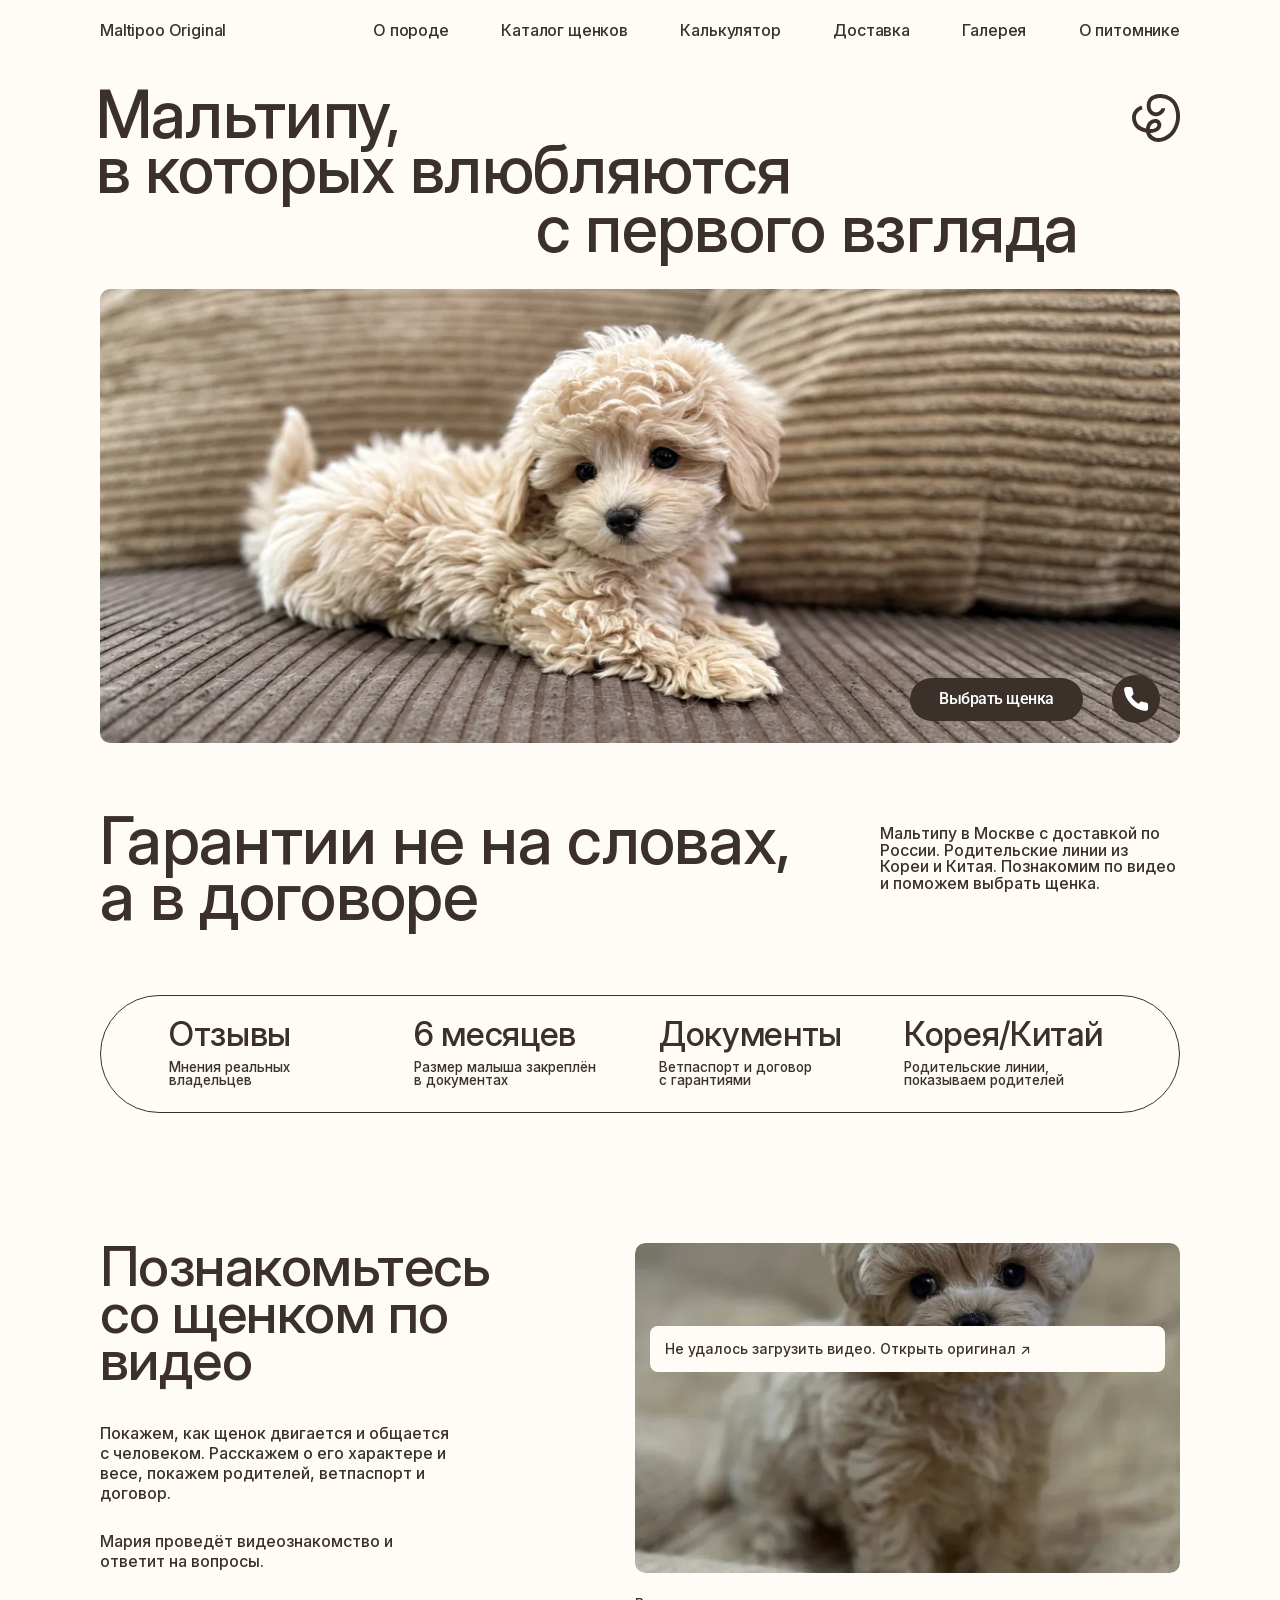
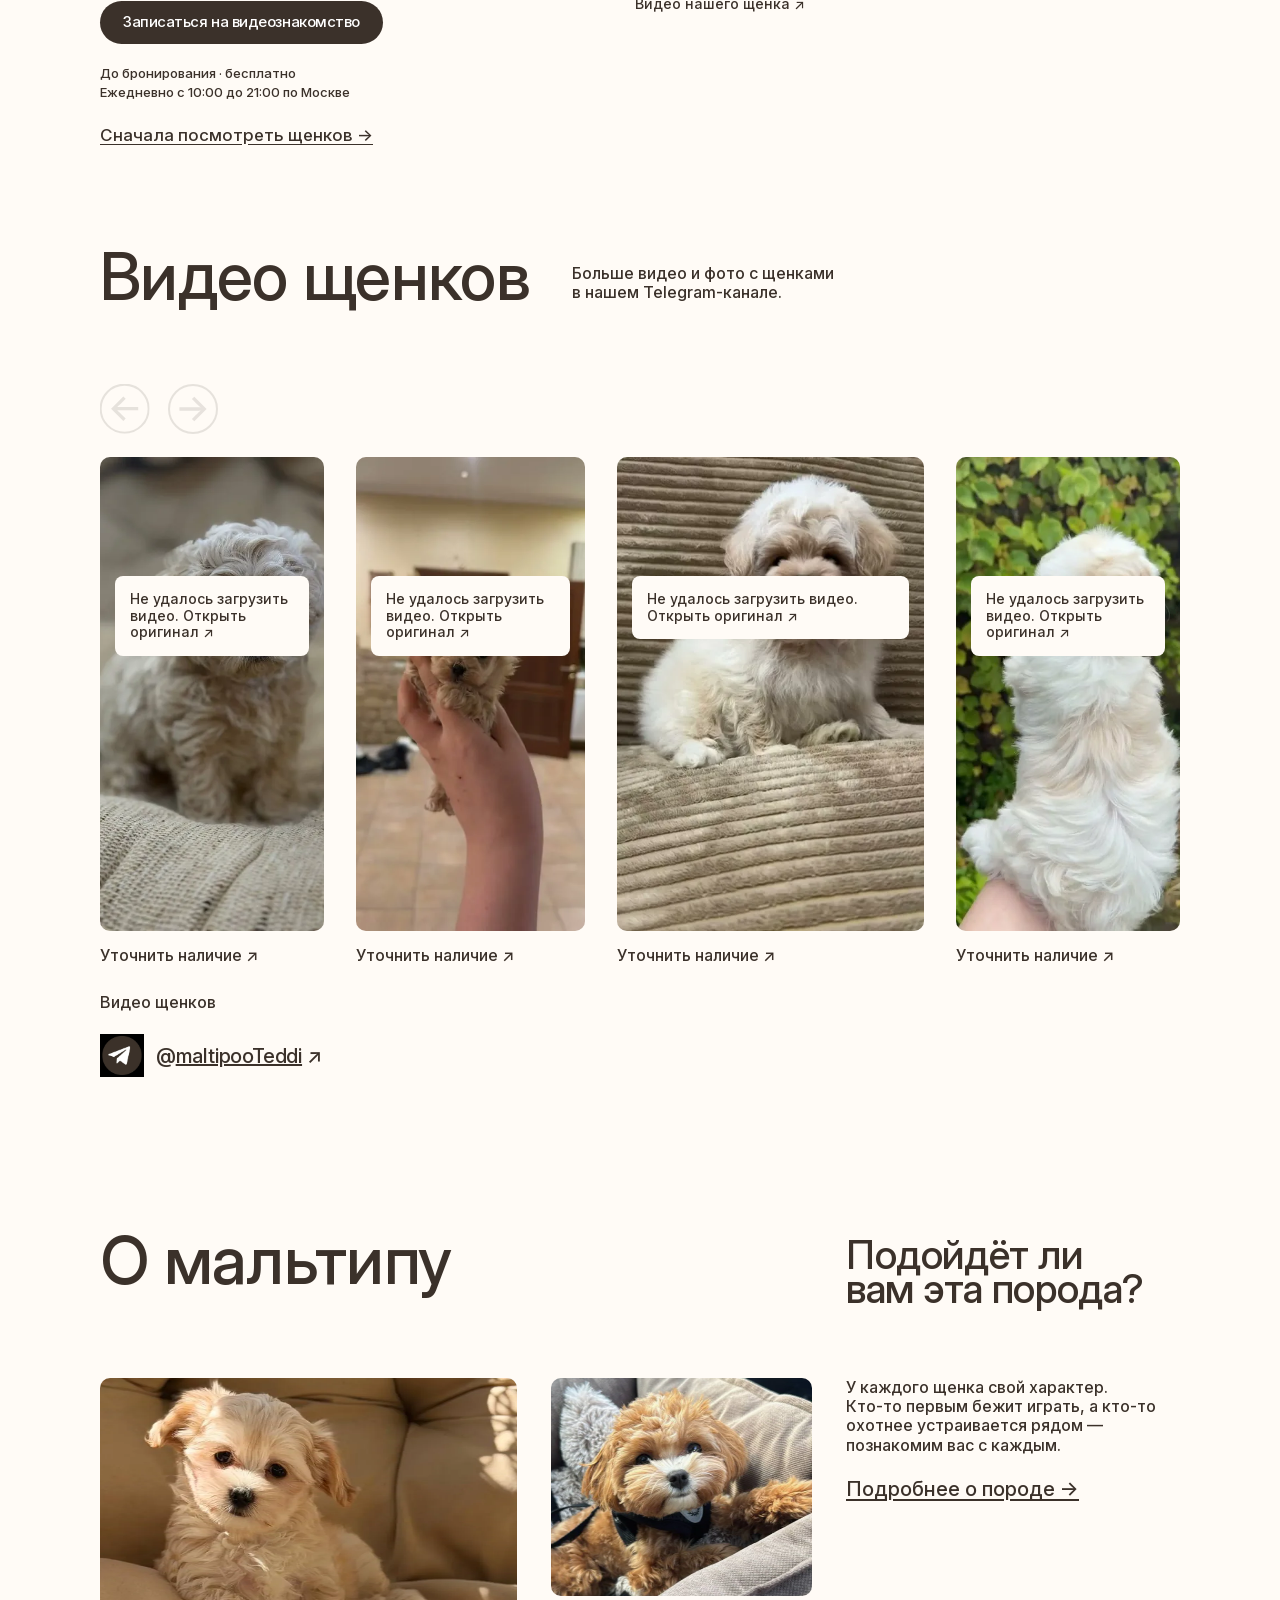
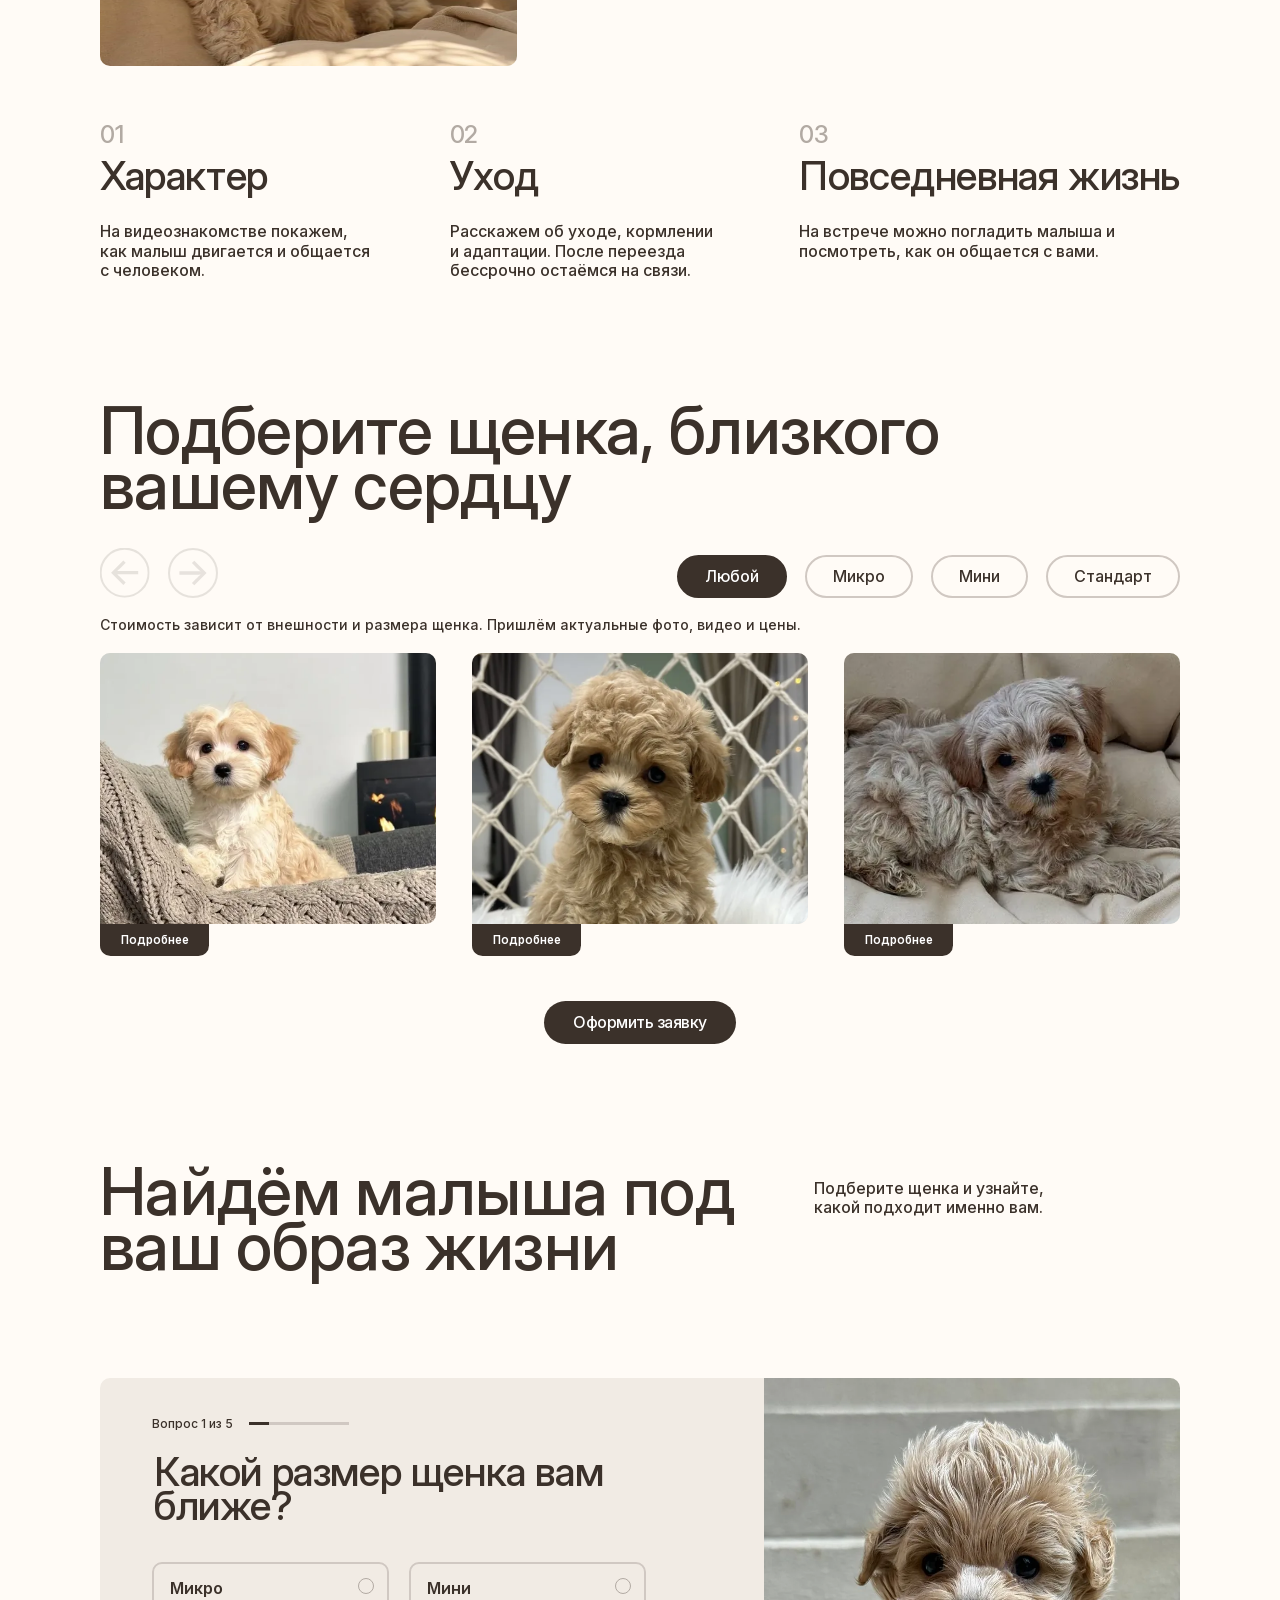
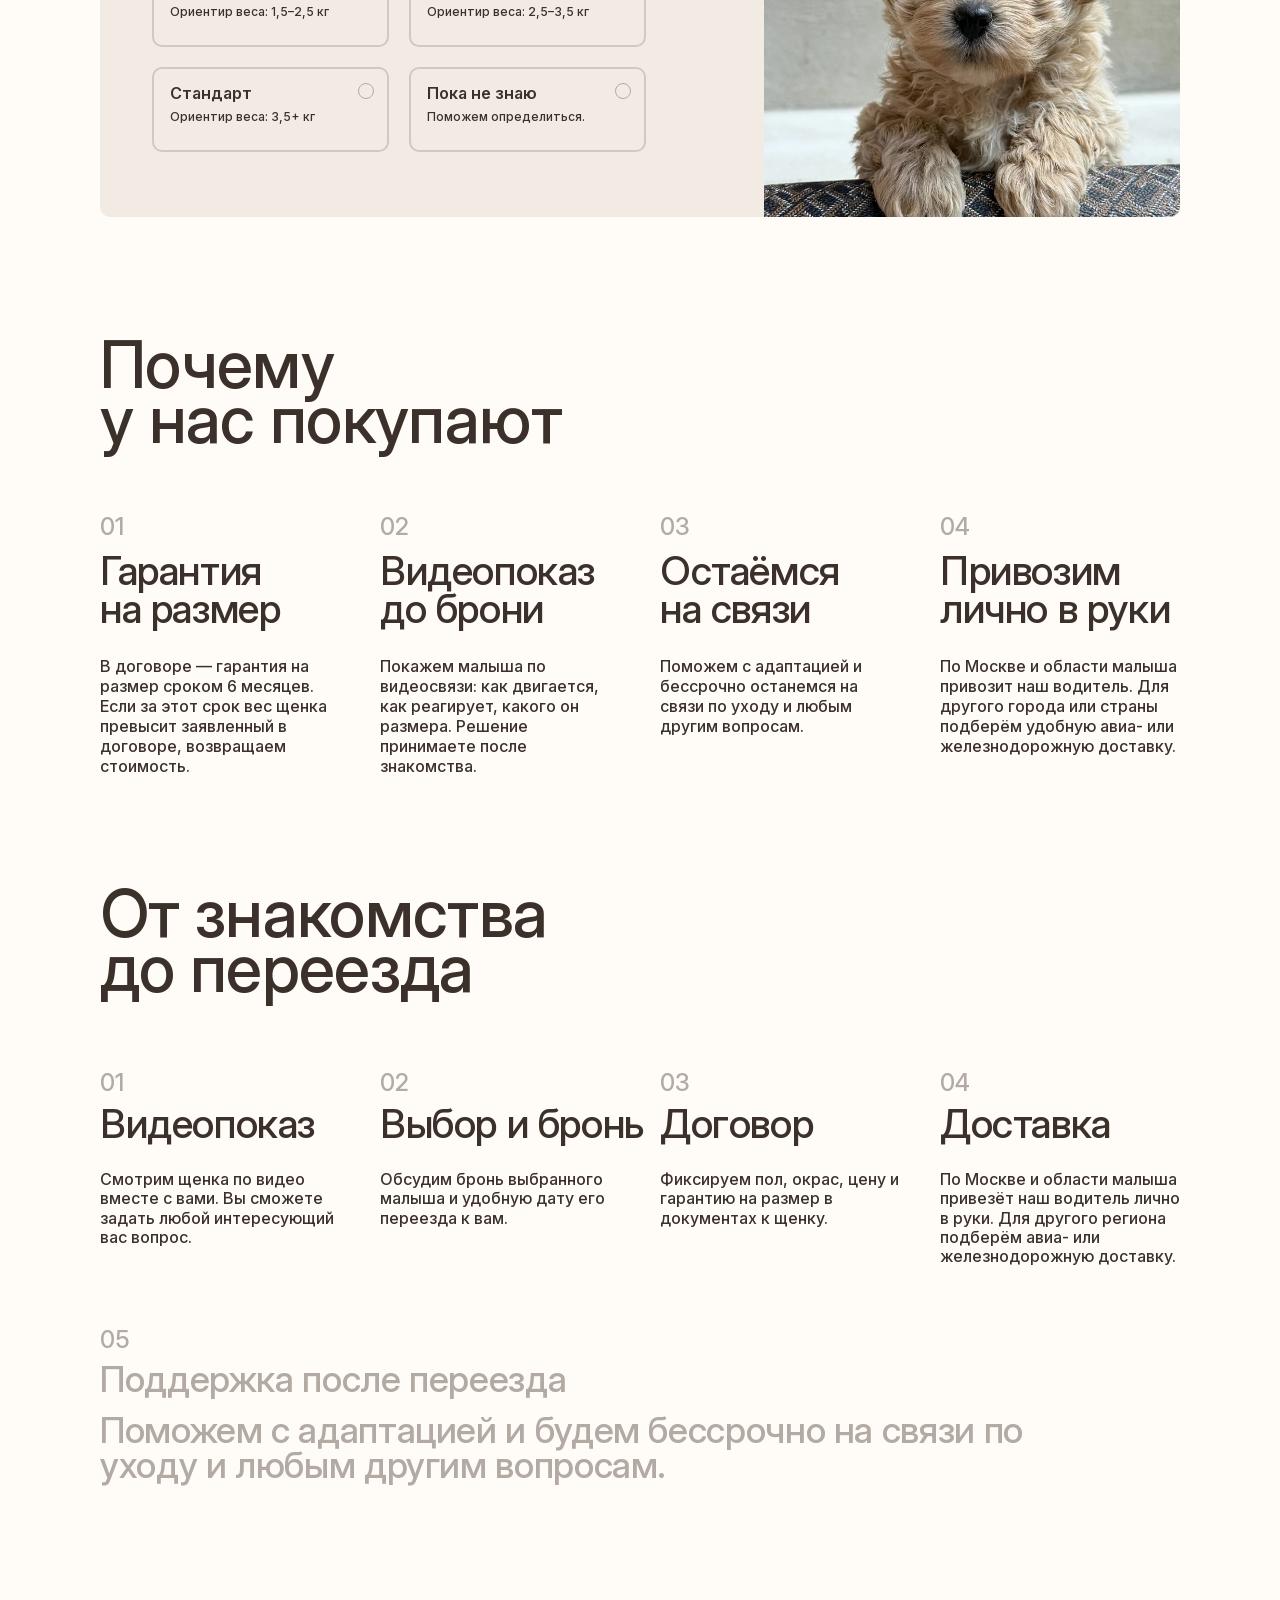
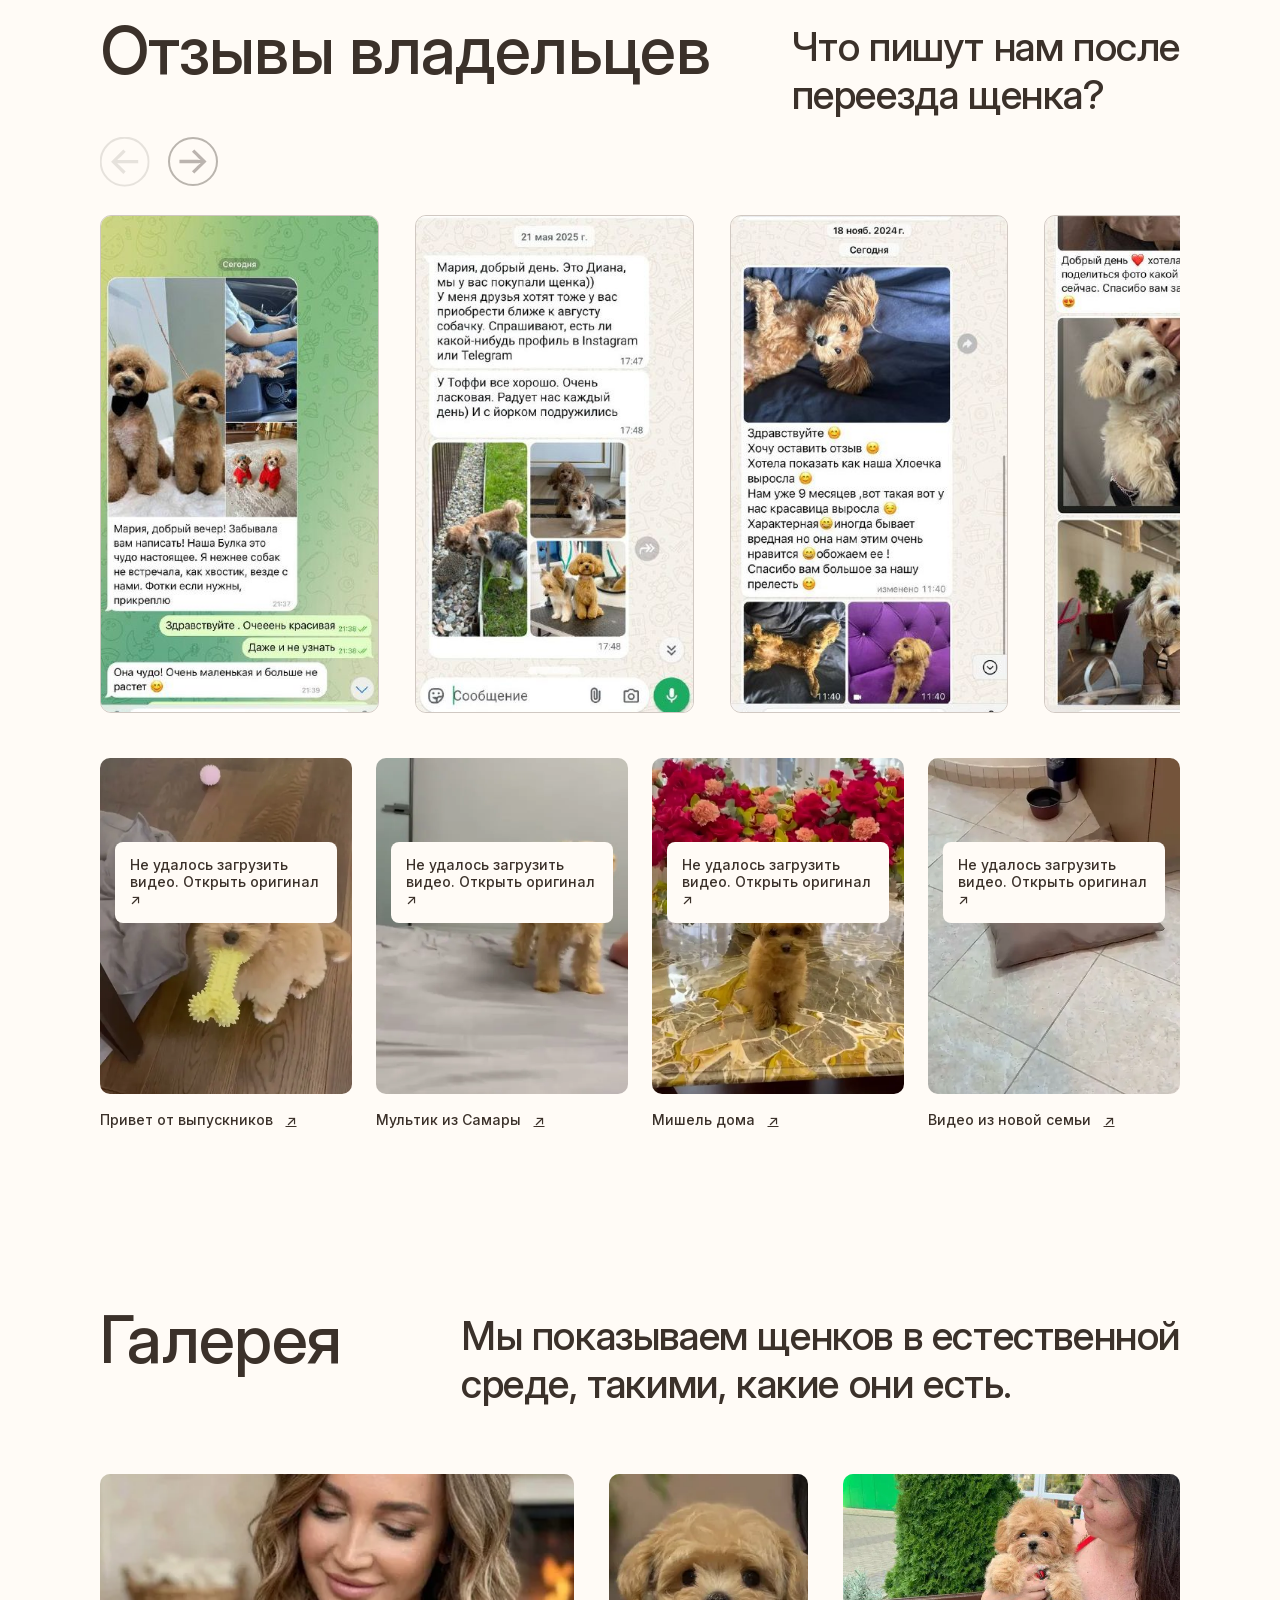
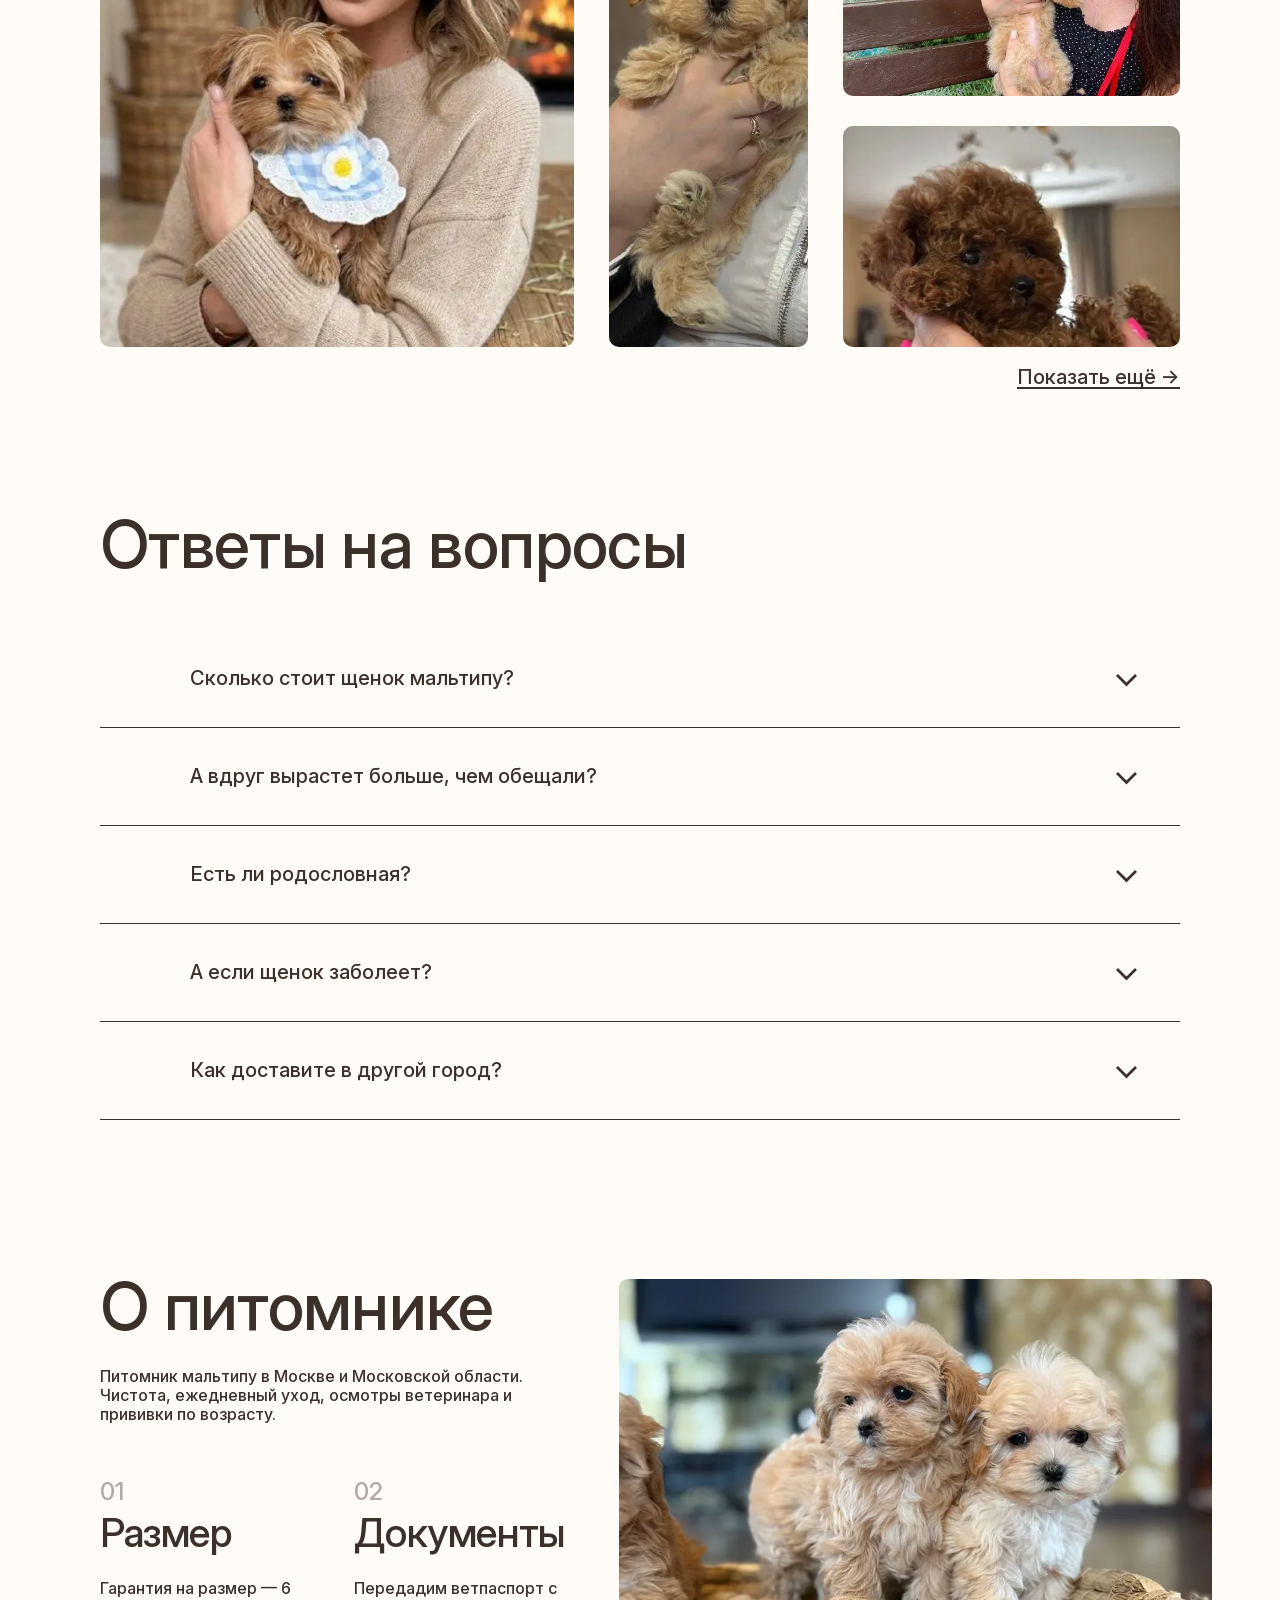
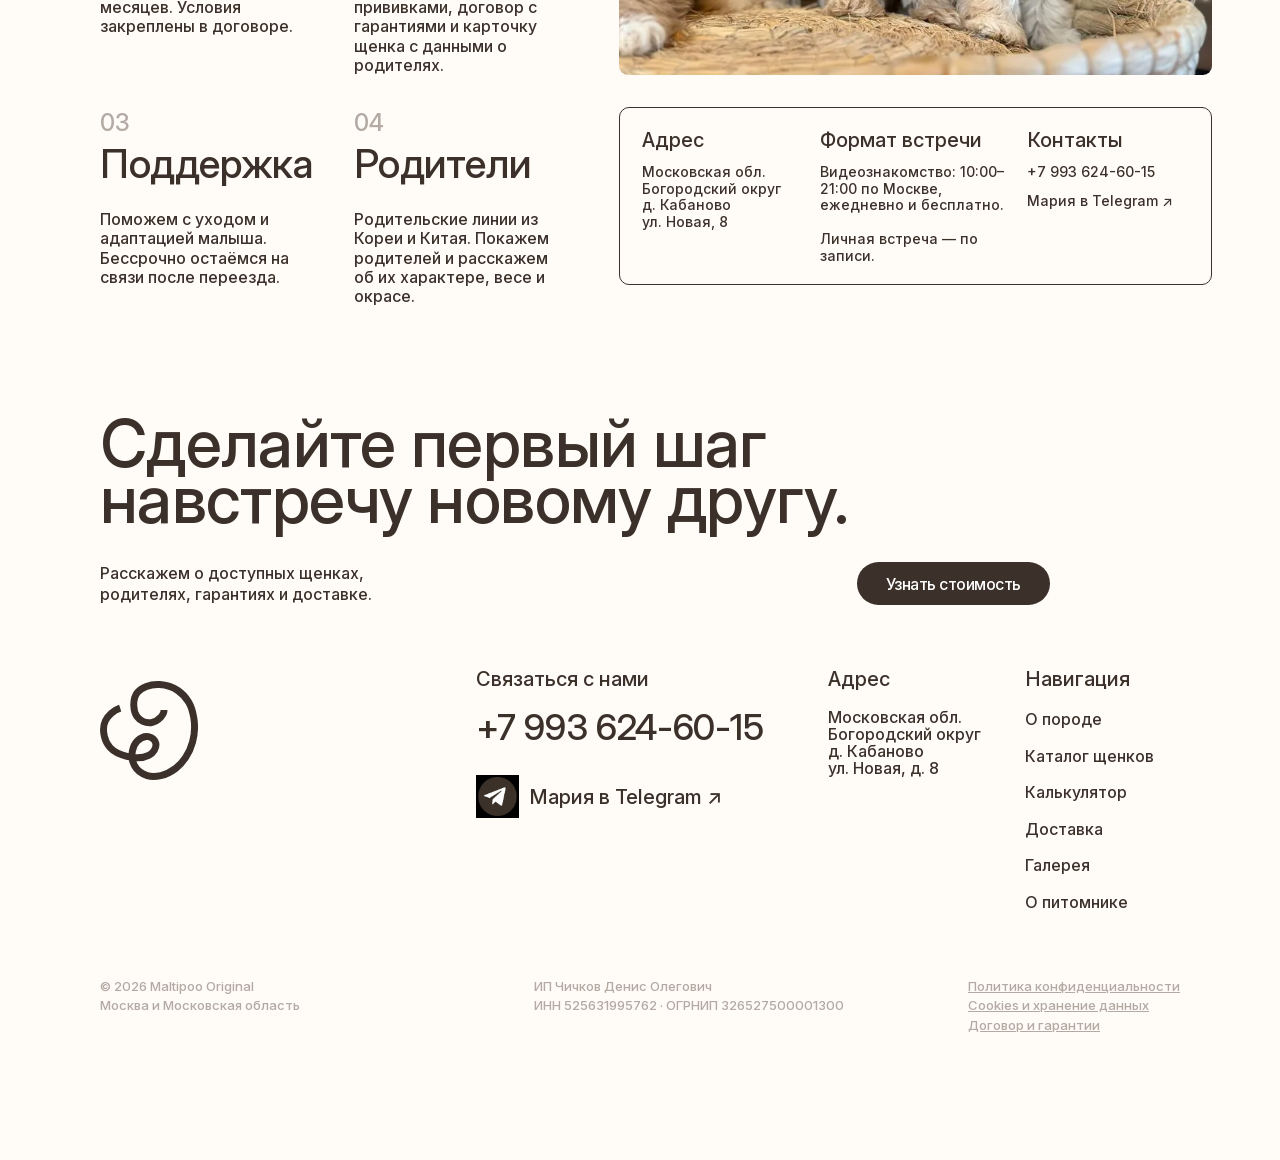
==== commit a99adf1c: "Optimize media and improve quiz, reviews and dialogs" ====
--- a/index.html
+++ b/index.html
@@ -1,18 +1,18 @@
 <!doctype html>
-<html lang="ru"><head><meta charset="utf-8"><meta name="viewport" content="width=device-width,initial-scale=1"><meta name="robots" content="noindex,nofollow"><meta name="theme-color" content="#fffbf6"><title>Maltipoo Original — щенки мальтипу в Москве</title><meta name="description" content="Мальтипу мини и микро. Фото щенков, видеознакомство, договор и доставка. Maltipoo Original — Москва и Московская область."><link rel="icon" href="./assets/figma/imgVector.svg"><link rel="stylesheet" href="./assets/fonts/fonts.css"><link rel="stylesheet" href="styles.css"><link rel="preload" as="font" type="font/ttf" href="./assets/fonts/InterVariable.ttf" crossorigin><link rel="preload" as="image" href="./assets/figma/img54133589218606372301.png"><script src="app.js" defer></script></head><body>
+<html lang="ru"><head><meta charset="utf-8"><meta name="viewport" content="width=device-width,initial-scale=1"><meta name="robots" content="noindex,nofollow"><meta name="theme-color" content="#fffbf6"><title>Maltipoo Original — щенки мальтипу в Москве</title><meta name="description" content="Мальтипу мини и микро. Фото щенков, видеознакомство, договор и доставка. Maltipoo Original — Москва и Московская область."><link rel="icon" href="./assets/optimized/imgVector-6d74f1.svg"><link rel="stylesheet" href="./assets/optimized/fonts.css"><link rel="stylesheet" href="styles.css?v=6"><link rel="preload" as="font" type="font/woff2" href="./assets/optimized/InterVariable.woff2" crossorigin><link rel="preload" as="image" href="./assets/optimized/img54133589218606372301-c66da4-800.webp" imagesrcset="./assets/optimized/img54133589218606372301-c66da4-480.webp 480w, ./assets/optimized/img54133589218606372301-c66da4-800.webp 800w, ./assets/optimized/img54133589218606372301-c66da4-1024.webp 1024w" imagesizes="(max-width: 600px) 136vw, (max-width: 900px) calc(100vw - 64px), (max-width: 1250px) calc(100vw - 100px), 1240px" fetchpriority="high"><script src="app.js?v=6" defer></script></head><body>
 <a class="skip-link" href="#main">Перейти к содержанию</a>
 <header class="header wrap"><a class="brand" href="#top">Maltipoo Original</a><nav id="navigation" aria-label="Главная навигация"><a href="#breed">О породе</a><a href="#puppies">Каталог щенков</a><a href="#selection">Калькулятор</a><a href="#delivery">Доставка</a><a href="#gallery">Галерея</a><a href="#address">О питомнике</a></nav><button class="menu-toggle" type="button" aria-label="Открыть меню" aria-expanded="false" aria-controls="navigation"><span></span><span></span></button></header>
-<main id="main"><section class="hero wrap" id="top" aria-labelledby="hero-heading"><div class="hero-heading"><h1 id="hero-heading"><span>Мальтипу,</span><span>в которых влюбляются</span><span>с первого взгляда</span></h1><img src="./assets/figma/imgVector.svg" alt="" class="hero-mark"></div><div class="hero-photo"><img src="./assets/figma/img54133589218606372301.png" alt="Кремовый щенок мальтипу на диване" class=""><div class="hero-actions"><a class="button hero-button" href="#puppies">Выбрать щенка</a><a class="hero-call" href="tel:+79936246015" aria-label="Позвонить Марии"><img src="./assets/figma/imgGroup963.svg" alt="" class=""></a></div></div><div class="guarantees" id="guarantees"><div class="guarantee-heading"><h2>Гарантии не на словах, <br> а в договоре</h2><p>Мальтипу в Москве с доставкой по России. Родительские линии из Кореи и Китая. Познакомим по видео и поможем выбрать щенка.</p></div><div class="fact-pill"><a href="#reviews"><strong>Отзывы</strong><span>Мнения реальных <br> владельцев</span></a><a href="#address"><strong>6 месяцев</strong><span>Размер малыша закреплён <br> в документах</span></a><a href="#address"><strong>Документы</strong><span>Ветпаспорт и договор <br> с гарантиями</span></a><a href="#address"><strong>Корея/Китай</strong><span>Родительские линии, <br> показываем родителей</span></a></div></div></section>
-<section class="meeting wrap" id="meeting"><div class="meeting-copy"><h2>Познакомьтесь <br> со щенком по видео</h2><p>Покажем, как щенок двигается и общается с человеком. Расскажем о его характере и весе, покажем родителей, ветпаспорт и договор.</p><p class="meeting-person">Мария проведёт видеознакомство и ответит на вопросы.</p><a class="button" href="https://t.me/mariya_robbi" target="_blank" rel="noopener noreferrer">Записаться на видеознакомство</a><p class="meeting-time">До бронирования · бесплатно <br> Ежедневно с 10:00 до 21:00 по Москве</p><a class="text-link" href="#puppies">Сначала посмотреть щенков →</a></div><figure class="meeting-video"><video controls playsinline preload="none" poster="./assets/media/tg-1750-photo-01.jpg" aria-label="Видео щенка"><source src="./assets/media/tg-1750-video.mp4" type="video/mp4"></video><figcaption><a href="https://t.me/maltipooTeddi/1750" target="_blank" rel="noopener noreferrer">Видео нашего щенка ↗</a></figcaption></figure></section>
-<section class="puppies wrap" id="videos"><div class="heading-row"><h2>Видео щенков</h2><p>Больше видео и фото с щенками <br> в нашем Telegram-канале.</p></div><div class="rail-controls"><button type="button" data-rail="puppy-rail" data-direction="-1" aria-label="Предыдущие фотографии"><img src="./assets/figma/imgGroup974.svg" alt="" class="previous" loading="lazy"></button><button type="button" data-rail="puppy-rail" data-direction="1" aria-label="Следующие фотографии"><img src="./assets/figma/imgGroup974.svg" alt="" class="" loading="lazy"></button></div><div class="puppy-rail" id="puppy-rail"><figure class="puppy-tile puppy-tile-1"><div class="puppy-video"><video controls playsinline preload="none" poster="./assets/media/tg-1750-photo-01.jpg" aria-label="Видео щенка мальтипу"><source src="./assets/media/tg-1750-video.mp4" type="video/mp4"></video></div><figcaption><a href="https://t.me/mariya_robbi" data-inquire="https://t.me/maltipooTeddi/1750" target="_blank" rel="noopener noreferrer">Уточнить наличие ↗</a></figcaption></figure><figure class="puppy-tile puppy-tile-2"><div class="puppy-video"><video controls playsinline preload="none" poster="./assets/posters/tg-1788.jpg" aria-label="Мальчик · супермикро"><source src="./assets/media/tg-1788-video.mp4" type="video/mp4"></video></div><figcaption><a href="https://t.me/mariya_robbi" data-inquire="https://t.me/maltipooTeddi/1788" target="_blank" rel="noopener noreferrer">Уточнить наличие ↗</a></figcaption></figure><figure class="puppy-tile puppy-tile-3"><div class="puppy-video"><video controls playsinline preload="none" poster="./assets/posters/tg-1786.jpg" aria-label="Видео щенка мальтипу"><source src="./assets/media/tg-1786-video.mp4" type="video/mp4"></video></div><figcaption><a href="https://t.me/mariya_robbi" data-inquire="https://t.me/maltipooTeddi/1786" target="_blank" rel="noopener noreferrer">Уточнить наличие ↗</a></figcaption></figure><figure class="puppy-tile puppy-tile-4"><div class="puppy-video"><video controls playsinline preload="none" poster="./assets/posters/tg-1785.jpg" aria-label="Девочка · стандарт"><source src="./assets/media/tg-1785-video.mp4" type="video/mp4"></video></div><figcaption><a href="https://t.me/mariya_robbi" data-inquire="https://t.me/maltipooTeddi/1785" target="_blank" rel="noopener noreferrer">Уточнить наличие ↗</a></figcaption></figure></div><div class="telegram-note"><p>Видео щенков</p><a href="https://t.me/maltipooTeddi" target="_blank" rel="noopener noreferrer"><img src="./assets/figma/imgGradientMap.png" alt="" class="" loading="lazy"><span>@<u>maltipooTeddi</u> ↗</span></a></div></section>
-<section class="breed wrap" id="breed"><div class="breed-grid"><h2>О мальтипу</h2><h3>Подойдёт ли <br> вам эта порода?</h3><figure class="breed-wide"><img src="./assets/figma/img52422603311684737011.png" alt="Светлый мальтипу на диване" class="" loading="lazy"></figure><figure class="breed-small"><img src="./assets/figma/img53212320752286476978.png" alt="Мальтипу с игрушкой" class="" loading="lazy"></figure><div class="breed-copy"><p>У каждого щенка свой характер.</p><p>Кто-то первым бежит играть, а кто-то охотнее устраивается рядом — познакомим вас с каждым.</p><a class="text-link" href="#breed-details">Подробнее о породе →</a></div></div><div class="breed-details" id="breed-details"><article><span class="number">01</span><h3>Характер</h3><p>На видеознакомстве покажем, как малыш двигается и общается с человеком.</p></article><article><span class="number">02</span><h3>Уход</h3><p>Расскажем об уходе, кормлении и адаптации. После переезда бессрочно остаёмся на связи.</p></article><article><span class="number">03</span><h3>Повседневная жизнь</h3><p>На встрече можно погладить малыша и посмотреть, как он общается с вами.</p></article></div></section>
-<section class="catalog wrap" id="puppies"><h2>Подберите щенка, близкого <br> вашему сердцу</h2><div class="catalog-toolbar"><div class="rail-controls"><button type="button" data-rail="catalog-rail" data-direction="-1" aria-label="Предыдущие фотографии"><img src="./assets/figma/imgGroup974.svg" alt="" class="previous" loading="lazy"></button><button type="button" data-rail="catalog-rail" data-direction="1" aria-label="Следующие фотографии"><img src="./assets/figma/imgGroup974.svg" alt="" class="" loading="lazy"></button></div><div class="catalog-filters" aria-label="Желаемый размер"><button type="button" class="active" data-size="Любой" aria-pressed="true">Любой</button><button type="button" data-size="Микро" aria-pressed="false">Микро</button><button type="button" data-size="Мини" aria-pressed="false">Мини</button><button type="button" data-size="Стандарт" aria-pressed="false">Стандарт</button></div></div><p class="catalog-price">Стоимость зависит от внешности и размера щенка. Пришлём актуальные фото, видео и цены.</p><div class="catalog-rail" id="catalog-rail"><article class="catalog-card catalog-card-1"><button class="photo-button " type="button" data-lightbox="./assets/figma/imgImg202608132051191.png" data-caption="Щенок мальтипу" data-group="catalog" aria-label="Открыть фото: Щенок мальтипу"><img src="./assets/figma/imgImg202608132051191.png" alt="Щенок мальтипу" class="" loading="lazy"></button><a class="card-detail" data-inquire="./assets/figma/imgImg202608132051191.png" href="https://t.me/mariya_robbi" target="_blank" rel="noopener noreferrer">Подробнее</a></article><article class="catalog-card catalog-card-2"><button class="photo-button " type="button" data-lightbox="./assets/figma/imgImg202608132011412.png" data-caption="Щенок мальтипу" data-group="catalog" aria-label="Открыть фото: Щенок мальтипу"><img src="./assets/figma/imgImg202608132011412.png" alt="Щенок мальтипу" class="" loading="lazy"></button><a class="card-detail" data-inquire="./assets/figma/imgImg202608132011412.png" href="https://t.me/mariya_robbi" target="_blank" rel="noopener noreferrer">Подробнее</a></article><article class="catalog-card catalog-card-3"><button class="photo-button " type="button" data-lightbox="./assets/figma/imgImg202608132052123.png" data-caption="Щенок мальтипу" data-group="catalog" aria-label="Открыть фото: Щенок мальтипу"><img src="./assets/figma/imgImg202608132052123.png" alt="Щенок мальтипу" class="" loading="lazy"></button><a class="card-detail" data-inquire="./assets/figma/imgImg202608132052123.png" href="https://t.me/mariya_robbi" target="_blank" rel="noopener noreferrer">Подробнее</a></article></div><div class="catalog-bottom"><a class="button" href="#selection">Оформить заявку</a></div></section>
-<section class="selection wrap" id="selection"><div class="heading-row"><h2>Найдём малыша под <br> ваш образ жизни</h2><p>Подберите щенка и узнайте, <br> какой подходит именно вам.</p></div><div class="selection-panel"><div class="quiz-content"><div id="quiz-stage"></div><p id="quiz-error" class="error" role="alert" hidden>Выберите один из вариантов.</p><div class="quiz-navigation" id="quiz-navigation"><button type="button" class="quiz-back" id="quiz-back" hidden>← Назад</button><button type="button" class="quiz-next" id="quiz-next" aria-label="Следующий вопрос"><img src="./assets/figma/imgGroup974.svg" alt="" class="" loading="lazy"></button></div></div><figure class="selection-photo"><img src="./assets/figma/imgImg202608132052255.png" alt="Кремовый щенок мальтипу на руках" class="" loading="lazy"></figure></div></section>
+<main id="main"><section class="hero wrap" id="top" aria-labelledby="hero-heading"><div class="hero-heading"><h1 id="hero-heading"><span>Мальтипу,</span><span>в которых влюбляются</span><span>с первого взгляда</span></h1><img src="./assets/optimized/imgVector-6d74f1.svg" alt="" class="hero-mark"></div><div class="hero-photo"><img src="./assets/optimized/img54133589218606372301-c66da4-800.webp" alt="Кремовый щенок мальтипу на диване" class="" width="1024" height="768" decoding="async" srcset="./assets/optimized/img54133589218606372301-c66da4-480.webp 480w, ./assets/optimized/img54133589218606372301-c66da4-800.webp 800w, ./assets/optimized/img54133589218606372301-c66da4-1024.webp 1024w" sizes="(max-width: 600px) 136vw, (max-width: 900px) calc(100vw - 64px), (max-width: 1250px) calc(100vw - 100px), 1240px" loading="eager" fetchpriority="high"><div class="hero-actions"><a class="button hero-button" href="#puppies">Выбрать щенка</a><a class="hero-call" href="tel:+79936246015" aria-label="Позвонить Марии"><img src="./assets/optimized/imgGroup963-515960.svg" alt="" class=""></a></div></div><div class="guarantees" id="guarantees"><div class="guarantee-heading"><h2>Гарантии не на словах, <br> а в договоре</h2><p>Мальтипу в Москве с доставкой по России. Родительские линии из Кореи и Китая. Познакомим по видео и поможем выбрать щенка.</p></div><div class="fact-pill"><a href="#reviews"><strong>Отзывы</strong><span>Мнения реальных <br> владельцев</span></a><a href="#address"><strong>6 месяцев</strong><span>Размер малыша закреплён <br> в документах</span></a><a href="#address"><strong>Документы</strong><span>Ветпаспорт и договор <br> с гарантиями</span></a><a href="#address"><strong>Корея/Китай</strong><span>Родительские линии, <br> показываем родителей</span></a></div></div></section>
+<section class="meeting wrap" id="meeting"><div class="meeting-copy"><h2>Познакомьтесь <br> со щенком по видео</h2><p>Покажем, как щенок двигается и общается с человеком. Расскажем о его характере и весе, покажем родителей, ветпаспорт и договор.</p><p class="meeting-person">Мария проведёт видеознакомство и ответит на вопросы.</p><button class="button" type="button" data-consultation>Записаться на видеознакомство</button><p class="meeting-time">До бронирования · бесплатно <br> Ежедневно с 10:00 до 21:00 по Москве</p><a class="text-link" href="#puppies">Сначала посмотреть щенков →</a></div><figure class="meeting-video"><div class="video-shell"><video data-fallback="https://t.me/maltipooTeddi/1750" muted loop playsinline preload="none" data-poster="./assets/optimized/tg-1750-photo-01-f98316-600.webp" aria-label="Видео щенка"><source data-src="./assets/optimized/tg-1750-video-d6b8e0.mp4" type="video/mp4"></video></div><figcaption><a href="https://t.me/maltipooTeddi/1750" target="_blank" rel="noopener noreferrer">Видео нашего щенка ↗</a></figcaption></figure></section>
+<section class="puppies wrap" id="videos"><div class="heading-row"><h2>Видео щенков</h2><p>Больше видео и фото с щенками <br> в нашем Telegram-канале.</p></div><div class="rail-controls"><button type="button" data-rail="puppy-rail" data-direction="-1" aria-label="Предыдущие фотографии"><img src="./assets/optimized/imgGroup974-f25e73.svg" alt="" class="previous" loading="lazy"></button><button type="button" data-rail="puppy-rail" data-direction="1" aria-label="Следующие фотографии"><img src="./assets/optimized/imgGroup974-f25e73.svg" alt="" class="" loading="lazy"></button></div><div class="puppy-rail" id="puppy-rail"><figure class="puppy-tile puppy-tile-1"><div class="puppy-video"><video data-fallback="https://t.me/maltipooTeddi/1750" muted loop playsinline preload="none" data-poster="./assets/optimized/tg-1750-photo-01-f98316-600.webp" aria-label="Видео щенка мальтипу"><source data-src="./assets/optimized/tg-1750-video-d6b8e0.mp4" type="video/mp4"></video></div><figcaption><a href="https://t.me/mariya_robbi" data-inquire="https://t.me/maltipooTeddi/1750" target="_blank" rel="noopener noreferrer">Уточнить наличие ↗</a></figcaption></figure><figure class="puppy-tile puppy-tile-2"><div class="puppy-video"><video data-fallback="https://t.me/maltipooTeddi/1788" muted loop playsinline preload="none" data-poster="./assets/optimized/tg-1788-3610bb-464.webp" aria-label="Мальчик · супермикро"><source data-src="./assets/optimized/tg-1788-video-9cc77a.mp4" type="video/mp4"></video></div><figcaption><a href="https://t.me/mariya_robbi" data-inquire="https://t.me/maltipooTeddi/1788" target="_blank" rel="noopener noreferrer">Уточнить наличие ↗</a></figcaption></figure><figure class="puppy-tile puppy-tile-3"><div class="puppy-video"><video data-fallback="https://t.me/maltipooTeddi/1786" muted loop playsinline preload="none" data-poster="./assets/optimized/tg-1786-12d1b1-464.webp" aria-label="Видео щенка мальтипу"><source data-src="./assets/optimized/tg-1786-video-4f61f4.mp4" type="video/mp4"></video></div><figcaption><a href="https://t.me/mariya_robbi" data-inquire="https://t.me/maltipooTeddi/1786" target="_blank" rel="noopener noreferrer">Уточнить наличие ↗</a></figcaption></figure><figure class="puppy-tile puppy-tile-4"><div class="puppy-video"><video data-fallback="https://t.me/maltipooTeddi/1785" muted loop playsinline preload="none" data-poster="./assets/optimized/tg-1785-996e6f-464.webp" aria-label="Девочка · стандарт"><source data-src="./assets/optimized/tg-1785-video-dd91f7.mp4" type="video/mp4"></video></div><figcaption><a href="https://t.me/mariya_robbi" data-inquire="https://t.me/maltipooTeddi/1785" target="_blank" rel="noopener noreferrer">Уточнить наличие ↗</a></figcaption></figure></div><div class="telegram-note"><p>Видео щенков</p><a href="https://t.me/maltipooTeddi" target="_blank" rel="noopener noreferrer"><img src="./assets/optimized/imgGradientMap-f2a93a-531.webp" alt="" class="" loading="lazy" width="531" height="521" decoding="async" srcset="./assets/optimized/imgGradientMap-f2a93a-480.webp 480w, ./assets/optimized/imgGradientMap-f2a93a-531.webp 531w" sizes="(max-width: 600px) 90vw, (max-width: 900px) 50vw, 640px"><span>@<u>maltipooTeddi</u> ↗</span></a></div></section>
+<section class="breed wrap" id="breed"><div class="breed-grid"><h2>О мальтипу</h2><h3>Подойдёт ли <br> вам эта порода?</h3><figure class="breed-wide"><img src="./assets/optimized/img52422603311684737011-0ee641-768.webp" alt="Светлый мальтипу на диване" class="" loading="lazy" width="768" height="1024" decoding="async" srcset="./assets/optimized/img52422603311684737011-0ee641-480.webp 480w, ./assets/optimized/img52422603311684737011-0ee641-768.webp 768w" sizes="(max-width: 600px) 90vw, (max-width: 900px) 50vw, 640px"></figure><figure class="breed-small"><img src="./assets/optimized/img53212320752286476978-f56441-576.webp" alt="Мальтипу с игрушкой" class="" loading="lazy" width="576" height="1024" decoding="async" srcset="./assets/optimized/img53212320752286476978-f56441-480.webp 480w, ./assets/optimized/img53212320752286476978-f56441-576.webp 576w" sizes="(max-width: 600px) 90vw, (max-width: 900px) 50vw, 640px"></figure><div class="breed-copy"><p>У каждого щенка свой характер.</p><p>Кто-то первым бежит играть, а кто-то охотнее устраивается рядом — познакомим вас с каждым.</p><a class="text-link" href="#breed-details">Подробнее о породе →</a></div></div><div class="breed-details" id="breed-details"><article><span class="number">01</span><h3>Характер</h3><p>На видеознакомстве покажем, как малыш двигается и общается с человеком.</p></article><article><span class="number">02</span><h3>Уход</h3><p>Расскажем об уходе, кормлении и адаптации. После переезда бессрочно остаёмся на связи.</p></article><article><span class="number">03</span><h3>Повседневная жизнь</h3><p>На встрече можно погладить малыша и посмотреть, как он общается с вами.</p></article></div></section>
+<section class="catalog wrap" id="puppies"><h2>Подберите щенка, близкого <br> вашему сердцу</h2><div class="catalog-toolbar"><div class="rail-controls"><button type="button" data-rail="catalog-rail" data-direction="-1" aria-label="Предыдущие фотографии"><img src="./assets/optimized/imgGroup974-f25e73.svg" alt="" class="previous" loading="lazy"></button><button type="button" data-rail="catalog-rail" data-direction="1" aria-label="Следующие фотографии"><img src="./assets/optimized/imgGroup974-f25e73.svg" alt="" class="" loading="lazy"></button></div><div class="catalog-filters" aria-label="Желаемый размер"><button type="button" class="active" data-size="Любой" aria-pressed="true">Любой</button><button type="button" data-size="Микро" aria-pressed="false">Микро</button><button type="button" data-size="Мини" aria-pressed="false">Мини</button><button type="button" data-size="Стандарт" aria-pressed="false">Стандарт</button></div></div><p class="catalog-price">Стоимость зависит от внешности и размера щенка. Пришлём актуальные фото, видео и цены.</p><div class="catalog-rail" id="catalog-rail"><article class="catalog-card catalog-card-1"><button class="photo-button " type="button" data-lightbox="./assets/optimized/imgImg202608132051191-ae6be0-960.webp" data-caption="Щенок мальтипу" data-group="catalog" aria-label="Открыть фото: Щенок мальтипу"><img src="./assets/optimized/imgImg202608132051191-ae6be0-800.webp" alt="Щенок мальтипу" class="" loading="lazy" width="960" height="1280" decoding="async" srcset="./assets/optimized/imgImg202608132051191-ae6be0-480.webp 480w, ./assets/optimized/imgImg202608132051191-ae6be0-800.webp 800w, ./assets/optimized/imgImg202608132051191-ae6be0-960.webp 960w" sizes="(max-width: 600px) 90vw, (max-width: 900px) 50vw, 640px"></button><button class="card-detail" type="button" data-card-details>Подробнее</button></article><article class="catalog-card catalog-card-2"><button class="photo-button " type="button" data-lightbox="./assets/optimized/imgImg202608132011412-bd8c59-960.webp" data-caption="Щенок мальтипу" data-group="catalog" aria-label="Открыть фото: Щенок мальтипу"><img src="./assets/optimized/imgImg202608132011412-bd8c59-800.webp" alt="Щенок мальтипу" class="" loading="lazy" width="960" height="1280" decoding="async" srcset="./assets/optimized/imgImg202608132011412-bd8c59-480.webp 480w, ./assets/optimized/imgImg202608132011412-bd8c59-800.webp 800w, ./assets/optimized/imgImg202608132011412-bd8c59-960.webp 960w" sizes="(max-width: 600px) 90vw, (max-width: 900px) 50vw, 640px"></button><button class="card-detail" type="button" data-card-details>Подробнее</button></article><article class="catalog-card catalog-card-3"><button class="photo-button " type="button" data-lightbox="./assets/optimized/imgImg202608132052123-08cc5d-960.webp" data-caption="Щенок мальтипу" data-group="catalog" aria-label="Открыть фото: Щенок мальтипу"><img src="./assets/optimized/imgImg202608132052123-08cc5d-800.webp" alt="Щенок мальтипу" class="" loading="lazy" width="960" height="1280" decoding="async" srcset="./assets/optimized/imgImg202608132052123-08cc5d-480.webp 480w, ./assets/optimized/imgImg202608132052123-08cc5d-800.webp 800w, ./assets/optimized/imgImg202608132052123-08cc5d-960.webp 960w" sizes="(max-width: 600px) 90vw, (max-width: 900px) 50vw, 640px"></button><button class="card-detail" type="button" data-card-details>Подробнее</button></article></div><div class="catalog-bottom"><a class="button" href="#selection">Оформить заявку</a></div></section>
+<section class="selection wrap" id="selection"><div class="heading-row"><h2>Найдём малыша под <br> ваш образ жизни</h2><p>Подберите щенка и узнайте, <br> какой подходит именно вам.</p></div><div class="selection-panel"><div class="quiz-content"><div class="quiz-progress"><span id="quiz-progress" aria-live="polite"></span><progress id="quiz-progress-bar" max="5" value="1" aria-label="Прогресс подбора"></progress></div><div id="quiz-stage"></div><p id="quiz-error" class="error" role="alert" hidden>Выберите один из вариантов.</p><div class="quiz-navigation" id="quiz-navigation"><button type="button" class="quiz-back" id="quiz-back" hidden>← Назад</button></div></div><figure class="selection-photo"><img src="./assets/optimized/imgImg202608132052255-5536de-800.webp" alt="Кремовый щенок мальтипу на руках" class="" loading="lazy" width="960" height="1280" decoding="async" srcset="./assets/optimized/imgImg202608132052255-5536de-480.webp 480w, ./assets/optimized/imgImg202608132052255-5536de-800.webp 800w, ./assets/optimized/imgImg202608132052255-5536de-960.webp 960w" sizes="(max-width: 600px) 90vw, (max-width: 900px) 50vw, 640px"></figure></div></section>
 <section class="trust wrap" id="trust"><h2>Почему <br> у нас покупают</h2><div class="trust-grid"><article><span class="number">01</span><h3>Гарантия <br> на размер</h3><p>В договоре — гарантия на размер сроком 6 месяцев. Если за этот срок вес щенка превысит заявленный в договоре, возвращаем стоимость.</p></article><article><span class="number">02</span><h3>Видеопоказ <br> до брони</h3><p>Покажем малыша по видеосвязи: как двигается, как реагирует, какого он размера. Решение принимаете после знакомства.</p></article><article><span class="number">03</span><h3>Остаёмся <br> на связи</h3><p>Поможем с адаптацией и бессрочно останемся на связи по уходу и любым другим вопросам.</p></article><article id="delivery"><span class="number">04</span><h3>Привозим <br> лично в руки</h3><p>По Москве и области малыша привозит наш водитель. Для другого города или страны подберём удобную авиа- или железнодорожную доставку.</p></article></div></section>
 <section class="steps wrap" id="how"><h2>От знакомства <br> до переезда</h2><div class="steps-grid"><article><span class="number">01</span><h3>Видеопоказ</h3><p>Смотрим щенка по видео вместе с вами. Вы сможете задать любой интересующий вас вопрос.</p></article><article><span class="number">02</span><h3>Выбор и бронь</h3><p>Обсудим бронь выбранного малыша и удобную дату его переезда к вам.</p></article><article><span class="number">03</span><h3>Договор</h3><p>Фиксируем пол, окрас, цену и гарантию на размер в документах к щенку.</p></article><article><span class="number">04</span><h3>Доставка</h3><p>По Москве и области малыша привезёт наш водитель лично в руки. Для другого региона подберём авиа- или железнодорожную доставку.</p></article></div><div class="aftercare"><span class="number">05</span><h3>Поддержка после переезда</h3><p>Поможем с адаптацией и будем бессрочно на связи по уходу и любым другим вопросам.</p></div></section>
-<section class="reviews wrap" id="reviews"><div class="heading-row"><h2>Отзывы владельцев</h2><p class="large-caption">Что пишут нам после <br> переезда щенка?</p></div><div class="rail-controls"><button type="button" data-rail="review-rail" data-direction="-1" aria-label="Предыдущие фотографии"><img src="./assets/figma/imgGroup974.svg" alt="" class="previous" loading="lazy"></button><button type="button" data-rail="review-rail" data-direction="1" aria-label="Следующие фотографии"><img src="./assets/figma/imgGroup974.svg" alt="" class="" loading="lazy"></button></div><div class="review-rail" id="review-rail"><button class="review-photo photo-button" type="button" data-lightbox="./assets/reviews/otzyv-1.jpg" data-caption="О Булке" data-group="reviews" aria-label="Открыть отзыв: О Булке"><img src="./assets/reviews/otzyv-1.jpg" alt="О Булке — оригинальный отзыв владельца" loading="lazy"></button><button class="review-photo review-person photo-button" type="button" data-lightbox="./assets/reviews/people-1.jpg" data-caption="Фото со щенком" data-group="reviews" aria-label="Открыть фотографию со щенком 1"><img src="./assets/reviews/people-1.jpg" alt="Человек со щенком мальтипу" loading="lazy"></button><button class="review-photo photo-button" type="button" data-lightbox="./assets/reviews/otzyv-2.jpg" data-caption="О Тоффи" data-group="reviews" aria-label="Открыть отзыв: О Тоффи"><img src="./assets/reviews/otzyv-2.jpg" alt="О Тоффи — оригинальный отзыв владельца" loading="lazy"></button><button class="review-photo review-person photo-button" type="button" data-lightbox="./assets/reviews/people-2.jpg" data-caption="Фото со щенком" data-group="reviews" aria-label="Открыть фотографию со щенком 2"><img src="./assets/reviews/people-2.jpg" alt="Человек со щенком мальтипу" loading="lazy"></button><button class="review-photo photo-button" type="button" data-lightbox="./assets/reviews/otzyv-3.jpg" data-caption="Хлое 9 месяцев" data-group="reviews" aria-label="Открыть отзыв: Хлое 9 месяцев"><img src="./assets/reviews/otzyv-3.jpg" alt="Хлое 9 месяцев — оригинальный отзыв владельца" loading="lazy"></button><button class="review-photo review-person photo-button" type="button" data-lightbox="./assets/reviews/people-3.jpg" data-caption="Фото со щенком" data-group="reviews" aria-label="Открыть фотографию со щенком 3"><img src="./assets/reviews/people-3.jpg" alt="Человек со щенком мальтипу" loading="lazy"></button><button class="review-photo photo-button" type="button" data-lightbox="./assets/reviews/otzyv-4.jpg" data-caption="Мики подрос" data-group="reviews" aria-label="Открыть отзыв: Мики подрос"><img src="./assets/reviews/otzyv-4.jpg" alt="Мики подрос — оригинальный отзыв владельца" loading="lazy"></button><button class="review-photo review-person photo-button" type="button" data-lightbox="./assets/reviews/people-4.jpg" data-caption="Фото со щенком" data-group="reviews" aria-label="Открыть фотографию со щенком 4"><img src="./assets/reviews/people-4.jpg" alt="Человек со щенком мальтипу" loading="lazy"></button><button class="review-photo photo-button" type="button" data-lightbox="./assets/reviews/otzyv-5.jpg" data-caption="Вместе почти 2 года" data-group="reviews" aria-label="Открыть отзыв: Вместе почти 2 года"><img src="./assets/reviews/otzyv-5.jpg" alt="Вместе почти 2 года — оригинальный отзыв владельца" loading="lazy"></button><button class="review-photo review-person photo-button" type="button" data-lightbox="./assets/reviews/people-5.jpg" data-caption="Фото со щенком" data-group="reviews" aria-label="Открыть фотографию со щенком 5"><img src="./assets/reviews/people-5.jpg" alt="Человек со щенком мальтипу" loading="lazy"></button><button class="review-photo photo-button" type="button" data-lightbox="./assets/reviews/otzyv-6.jpg" data-caption="Сообщение о Мультике" data-group="reviews" aria-label="Открыть отзыв: Сообщение о Мультике"><img src="./assets/reviews/otzyv-6.jpg" alt="Сообщение о Мультике — оригинальный отзыв владельца" loading="lazy"></button><button class="review-photo review-person photo-button" type="button" data-lightbox="./assets/reviews/people-6.jpg" data-caption="Фото со щенком" data-group="reviews" aria-label="Открыть фотографию со щенком 6"><img src="./assets/reviews/people-6.jpg" alt="Человек со щенком мальтипу" loading="lazy"></button><button class="review-photo photo-button" type="button" data-lightbox="./assets/reviews/otzyv-7.jpg" data-caption="После дороги" data-group="reviews" aria-label="Открыть отзыв: После дороги"><img src="./assets/reviews/otzyv-7.jpg" alt="После дороги — оригинальный отзыв владельца" loading="lazy"></button><button class="review-photo review-person photo-button" type="button" data-lightbox="./assets/reviews/people-7.jpg" data-caption="Фото со щенком" data-group="reviews" aria-label="Открыть фотографию со щенком 7"><img src="./assets/reviews/people-7.jpg" alt="Человек со щенком мальтипу" loading="lazy"></button><button class="review-photo photo-button" type="button" data-lightbox="./assets/reviews/otzyv-8.jpg" data-caption="Первый день рождения" data-group="reviews" aria-label="Открыть отзыв: Первый день рождения"><img src="./assets/reviews/otzyv-8.jpg" alt="Первый день рождения — оригинальный отзыв владельца" loading="lazy"></button><button class="review-photo review-person photo-button" type="button" data-lightbox="./assets/reviews/people-8.jpg" data-caption="Фото со щенком" data-group="reviews" aria-label="Открыть фотографию со щенком 8"><img src="./assets/reviews/people-8.jpg" alt="Человек со щенком мальтипу" loading="lazy"></button><button class="review-photo photo-button" type="button" data-lightbox="./assets/reviews/otzyv-9.jpg" data-caption="После первой стрижки" data-group="reviews" aria-label="Открыть отзыв: После первой стрижки"><img src="./assets/reviews/otzyv-9.jpg" alt="После первой стрижки — оригинальный отзыв владельца" loading="lazy"></button></div></section>
-<section class="gallery wrap" id="gallery"><div class="heading-row"><h2>Галерея</h2><p class="large-caption">Мы показываем щенков в естественной <br> среде, такими, какие они есть.</p></div><div class="gallery-grid"><button class="photo-button gallery-photo gallery-photo-1" type="button" data-lightbox="./assets/gallery/gallery-1.jpg" data-caption="Мальтипу — фото 1" data-group="gallery" aria-label="Открыть фото: Мальтипу — фото 1"><img src="./assets/gallery/gallery-1.jpg" alt="Мальтипу — фото 1" class="" loading="lazy"></button><button class="photo-button gallery-photo gallery-photo-2" type="button" data-lightbox="./assets/gallery/gallery-2.jpg" data-caption="Мальтипу — фото 2" data-group="gallery" aria-label="Открыть фото: Мальтипу — фото 2"><img src="./assets/gallery/gallery-2.jpg" alt="Мальтипу — фото 2" class="" loading="lazy"></button><button class="photo-button gallery-photo gallery-photo-3" type="button" data-lightbox="./assets/gallery/gallery-3.jpg" data-caption="Мальтипу — фото 3" data-group="gallery" aria-label="Открыть фото: Мальтипу — фото 3"><img src="./assets/gallery/gallery-3.jpg" alt="Мальтипу — фото 3" class="" loading="lazy"></button><button class="photo-button gallery-photo gallery-photo-4" type="button" data-lightbox="./assets/gallery/gallery-4.jpg" data-caption="Мальтипу — фото 4" data-group="gallery" aria-label="Открыть фото: Мальтипу — фото 4"><img src="./assets/gallery/gallery-4.jpg" alt="Мальтипу — фото 4" class="" loading="lazy"></button></div><div class="gallery-extra" id="gallery-extra" hidden><button class="photo-button" type="button" data-lightbox="./assets/gallery/gallery-5.jpg" data-caption="Мальтипу — фото 9" data-group="gallery" aria-label="Открыть фотографию щенка 9"><img src="./assets/gallery/gallery-5.jpg" alt="Щенок мальтипу" loading="lazy"></button><button class="photo-button" type="button" data-lightbox="./assets/gallery/gallery-6.jpg" data-caption="Мальтипу — фото 10" data-group="gallery" aria-label="Открыть фотографию щенка 10"><img src="./assets/gallery/gallery-6.jpg" alt="Щенок мальтипу" loading="lazy"></button><button class="photo-button" type="button" data-lightbox="./assets/gallery/gallery-7.jpg" data-caption="Мальтипу — фото 11" data-group="gallery" aria-label="Открыть фотографию щенка 11"><img src="./assets/gallery/gallery-7.jpg" alt="Щенок мальтипу" loading="lazy"></button><button class="photo-button" type="button" data-lightbox="./assets/gallery/gallery-8.jpg" data-caption="Мальтипу — фото 12" data-group="gallery" aria-label="Открыть фотографию щенка 12"><img src="./assets/gallery/gallery-8.jpg" alt="Щенок мальтипу" loading="lazy"></button><button class="photo-button" type="button" data-lightbox="./assets/gallery/gallery-9.jpg" data-caption="Мальтипу — фото 13" data-group="gallery" aria-label="Открыть фотографию щенка 13"><img src="./assets/gallery/gallery-9.jpg" alt="Щенок мальтипу" loading="lazy"></button><button class="photo-button" type="button" data-lightbox="./assets/gallery/gallery-10.jpg" data-caption="Мальтипу — фото 14" data-group="gallery" aria-label="Открыть фотографию щенка 14"><img src="./assets/gallery/gallery-10.jpg" alt="Щенок мальтипу" loading="lazy"></button><button class="photo-button" type="button" data-lightbox="./assets/gallery/gallery-11.jpg" data-caption="Мальтипу — фото 15" data-group="gallery" aria-label="Открыть фотографию щенка 15"><img src="./assets/gallery/gallery-11.jpg" alt="Щенок мальтипу" loading="lazy"></button><button class="photo-button" type="button" data-lightbox="./assets/gallery/gallery-12.jpg" data-caption="Мальтипу — фото 16" data-group="gallery" aria-label="Открыть фотографию щенка 16"><img src="./assets/gallery/gallery-12.jpg" alt="Щенок мальтипу" loading="lazy"></button></div><button class="text-link gallery-more" id="gallery-more" type="button" aria-expanded="false" aria-controls="gallery-extra">Показать ещё →</button></section>
+<section class="reviews wrap" id="reviews"><div class="heading-row"><h2>Отзывы владельцев</h2><p class="large-caption">Что пишут нам после <br> переезда щенка?</p></div><div class="rail-controls"><button type="button" data-rail="review-rail" data-direction="-1" aria-label="Предыдущие фотографии"><img src="./assets/optimized/imgGroup974-f25e73.svg" alt="" class="previous" loading="lazy"></button><button type="button" data-rail="review-rail" data-direction="1" aria-label="Следующие фотографии"><img src="./assets/optimized/imgGroup974-f25e73.svg" alt="" class="" loading="lazy"></button></div><div class="review-rail" id="review-rail"><button class="review-photo photo-button" type="button" style="--review-ratio:0.557576" data-lightbox="./assets/optimized/otzyv-1-5b2176-368.webp" data-caption="О Булке" data-group="reviews" aria-label="Открыть отзыв: О Булке"><img src="./assets/optimized/otzyv-1-5b2176-368.webp" alt="О Булке — оригинальный отзыв владельца" loading="lazy" width="368" height="660" decoding="async" srcset="./assets/optimized/otzyv-1-5b2176-368.webp 368w" sizes="(max-width: 600px) 90vw, (max-width: 900px) 50vw, 640px"></button><button class="review-photo photo-button" type="button" style="--review-ratio:0.559091" data-lightbox="./assets/optimized/otzyv-2-74870e-369.webp" data-caption="О Тоффи" data-group="reviews" aria-label="Открыть отзыв: О Тоффи"><img src="./assets/optimized/otzyv-2-74870e-369.webp" alt="О Тоффи — оригинальный отзыв владельца" loading="lazy" width="369" height="660" decoding="async" srcset="./assets/optimized/otzyv-2-74870e-369.webp 369w" sizes="(max-width: 600px) 90vw, (max-width: 900px) 50vw, 640px"></button><button class="review-photo photo-button" type="button" style="--review-ratio:0.556061" data-lightbox="./assets/optimized/otzyv-3-7ef1de-367.webp" data-caption="Хлое 9 месяцев" data-group="reviews" aria-label="Открыть отзыв: Хлое 9 месяцев"><img src="./assets/optimized/otzyv-3-7ef1de-367.webp" alt="Хлое 9 месяцев — оригинальный отзыв владельца" loading="lazy" width="367" height="660" decoding="async" srcset="./assets/optimized/otzyv-3-7ef1de-367.webp 367w" sizes="(max-width: 600px) 90vw, (max-width: 900px) 50vw, 640px"></button><button class="review-photo photo-button" type="button" style="--review-ratio:0.557576" data-lightbox="./assets/optimized/otzyv-4-9673b0-368.webp" data-caption="Мики подрос" data-group="reviews" aria-label="Открыть отзыв: Мики подрос"><img src="./assets/optimized/otzyv-4-9673b0-368.webp" alt="Мики подрос — оригинальный отзыв владельца" loading="lazy" width="368" height="660" decoding="async" srcset="./assets/optimized/otzyv-4-9673b0-368.webp 368w" sizes="(max-width: 600px) 90vw, (max-width: 900px) 50vw, 640px"></button><button class="review-photo photo-button" type="button" style="--review-ratio:0.84697" data-lightbox="./assets/optimized/otzyv-5-6c340a-559.webp" data-caption="Вместе почти 2 года" data-group="reviews" aria-label="Открыть отзыв: Вместе почти 2 года"><img src="./assets/optimized/otzyv-5-6c340a-559.webp" alt="Вместе почти 2 года — оригинальный отзыв владельца" loading="lazy" width="559" height="660" decoding="async" srcset="./assets/optimized/otzyv-5-6c340a-559.webp 559w" sizes="(max-width: 600px) 90vw, (max-width: 900px) 50vw, 640px"></button><button class="review-photo photo-button" type="button" style="--review-ratio:0.793939" data-lightbox="./assets/optimized/otzyv-6-8d231f-524.webp" data-caption="Сообщение о Мультике" data-group="reviews" aria-label="Открыть отзыв: Сообщение о Мультике"><img src="./assets/optimized/otzyv-6-8d231f-524.webp" alt="Сообщение о Мультике — оригинальный отзыв владельца" loading="lazy" width="524" height="660" decoding="async" srcset="./assets/optimized/otzyv-6-8d231f-524.webp 524w" sizes="(max-width: 600px) 90vw, (max-width: 900px) 50vw, 640px"></button><button class="review-photo photo-button" type="button" style="--review-ratio:0.622727" data-lightbox="./assets/optimized/otzyv-7-37114c-411.webp" data-caption="После дороги" data-group="reviews" aria-label="Открыть отзыв: После дороги"><img src="./assets/optimized/otzyv-7-37114c-411.webp" alt="После дороги — оригинальный отзыв владельца" loading="lazy" width="411" height="660" decoding="async" srcset="./assets/optimized/otzyv-7-37114c-411.webp 411w" sizes="(max-width: 600px) 90vw, (max-width: 900px) 50vw, 640px"></button><button class="review-photo photo-button" type="button" style="--review-ratio:0.557576" data-lightbox="./assets/optimized/otzyv-8-39531a-368.webp" data-caption="Первый день рождения" data-group="reviews" aria-label="Открыть отзыв: Первый день рождения"><img src="./assets/optimized/otzyv-8-39531a-368.webp" alt="Первый день рождения — оригинальный отзыв владельца" loading="lazy" width="368" height="660" decoding="async" srcset="./assets/optimized/otzyv-8-39531a-368.webp 368w" sizes="(max-width: 600px) 90vw, (max-width: 900px) 50vw, 640px"></button><button class="review-photo photo-button" type="button" style="--review-ratio:0.557576" data-lightbox="./assets/optimized/otzyv-9-ec1081-368.webp" data-caption="После первой стрижки" data-group="reviews" aria-label="Открыть отзыв: После первой стрижки"><img src="./assets/optimized/otzyv-9-ec1081-368.webp" alt="После первой стрижки — оригинальный отзыв владельца" loading="lazy" width="368" height="660" decoding="async" srcset="./assets/optimized/otzyv-9-ec1081-368.webp 368w" sizes="(max-width: 600px) 90vw, (max-width: 900px) 50vw, 640px"></button></div><div class="review-videos"><figure><div class="video-shell"><video data-fallback="https://maltipoo-original.com/videos/telegram-hq/graduate-65.mp4" data-review-video muted loop playsinline preload="none" data-poster="./assets/optimized/graduate-65-492e23-480.webp" aria-label="Привет от выпускников"><source data-src="./assets/optimized/graduate-65-1e90e9.mp4" type="video/mp4"></video></div><figcaption>Привет от выпускников <a href="https://maltipoo-original.com/videos/telegram-hq/graduate-65.mp4" target="_blank" rel="noopener noreferrer" aria-label="Открыть оригинал: Привет от выпускников">↗</a></figcaption></figure><figure><div class="video-shell"><video data-fallback="https://maltipoo-original.com/videos/telegram-hq/graduate-74.mp4" data-review-video muted loop playsinline preload="none" data-poster="./assets/optimized/graduate-74-8fec19-480.webp" aria-label="Мультик из Самары"><source data-src="./assets/optimized/graduate-74-52557b.mp4" type="video/mp4"></video></div><figcaption>Мультик из Самары <a href="https://maltipoo-original.com/videos/telegram-hq/graduate-74.mp4" target="_blank" rel="noopener noreferrer" aria-label="Открыть оригинал: Мультик из Самары">↗</a></figcaption></figure><figure><div class="video-shell"><video data-fallback="https://maltipoo-original.com/videos/telegram-hq/graduate-80.mp4" data-review-video muted loop playsinline preload="none" data-poster="./assets/optimized/graduate-80-4085f1-464.webp" aria-label="Мишель дома"><source data-src="./assets/optimized/graduate-80-98ba62.mp4" type="video/mp4"></video></div><figcaption>Мишель дома <a href="https://maltipoo-original.com/videos/telegram-hq/graduate-80.mp4" target="_blank" rel="noopener noreferrer" aria-label="Открыть оригинал: Мишель дома">↗</a></figcaption></figure><figure><div class="video-shell"><video data-fallback="https://maltipoo-original.com/videos/telegram-hq/graduate-39.mp4" data-review-video muted loop playsinline preload="none" data-poster="./assets/optimized/graduate-39-5f57ed-480.webp" aria-label="Видео из новой семьи"><source data-src="./assets/optimized/graduate-39-909d85.mp4" type="video/mp4"></video></div><figcaption>Видео из новой семьи <a href="https://maltipoo-original.com/videos/telegram-hq/graduate-39.mp4" target="_blank" rel="noopener noreferrer" aria-label="Открыть оригинал: Видео из новой семьи">↗</a></figcaption></figure></div></section>
+<section class="gallery wrap" id="gallery"><div class="heading-row"><h2>Галерея</h2><p class="large-caption">Мы показываем щенков в естественной <br> среде, такими, какие они есть.</p></div><div class="gallery-grid"><button type="button" class="photo-button gallery-photo gallery-photo-1" data-lightbox="./assets/optimized/people-2-57cd64-480.webp" data-caption="Мальтипу — фото 1" data-group="gallery" aria-label="Открыть фото 1"><img src="./assets/optimized/people-2-57cd64-480.webp" width="480" height="800" alt="Мальтипу — фото 1" loading="lazy" decoding="async" srcset="./assets/optimized/people-2-57cd64-480.webp 480w" sizes="(max-width:600px) 50vw, 640px"></button><button type="button" class="photo-button gallery-photo gallery-photo-2" data-lightbox="./assets/optimized/people-1-3d30d2-800.webp" data-caption="Мальтипу — фото 2" data-group="gallery" aria-label="Открыть фото 2"><img src="./assets/optimized/people-1-3d30d2-800.webp" width="800" height="599" alt="Мальтипу — фото 2" loading="lazy" decoding="async" srcset="./assets/optimized/people-1-3d30d2-480.webp 480w, ./assets/optimized/people-1-3d30d2-800.webp 800w" sizes="(max-width:600px) 50vw, 640px"></button><button type="button" class="photo-button gallery-photo gallery-photo-3" data-lightbox="./assets/optimized/people-4-13b5cc-600.webp" data-caption="Мальтипу — фото 3" data-group="gallery" aria-label="Открыть фото 3"><img src="./assets/optimized/people-4-13b5cc-600.webp" width="600" height="800" alt="Мальтипу — фото 3" loading="lazy" decoding="async" srcset="./assets/optimized/people-4-13b5cc-480.webp 480w, ./assets/optimized/people-4-13b5cc-600.webp 600w" sizes="(max-width:600px) 50vw, 640px"></button><button type="button" class="photo-button gallery-photo gallery-photo-4" data-lightbox="./assets/optimized/maltipooTeddi-1572-50da8b-481.webp" data-caption="Мальтипу — фото 4" data-group="gallery" aria-label="Открыть фото 4"><img src="./assets/optimized/maltipooTeddi-1572-50da8b-481.webp" width="481" height="800" alt="Мальтипу — фото 4" loading="lazy" decoding="async" srcset="./assets/optimized/maltipooTeddi-1572-50da8b-480.webp 480w, ./assets/optimized/maltipooTeddi-1572-50da8b-481.webp 481w" sizes="(max-width:600px) 50vw, 640px"></button></div><div class="gallery-extra" id="gallery-extra" hidden><button type="button" class="photo-button" data-lightbox="./assets/optimized/people-5-9c1c2f-800.webp" data-caption="Мальтипу — фото 5" data-group="gallery" aria-label="Открыть фото 5"><img src="./assets/optimized/people-5-9c1c2f-800.webp" width="800" height="761" alt="Мальтипу — фото 5" loading="lazy" decoding="async" srcset="./assets/optimized/people-5-9c1c2f-480.webp 480w, ./assets/optimized/people-5-9c1c2f-800.webp 800w" sizes="(max-width:600px) 50vw, 640px"></button><button type="button" class="photo-button" data-lightbox="./assets/optimized/maltipooTeddi-1341-032b1b-600.webp" data-caption="Мальтипу — фото 6" data-group="gallery" aria-label="Открыть фото 6"><img src="./assets/optimized/maltipooTeddi-1341-032b1b-600.webp" width="600" height="800" alt="Мальтипу — фото 6" loading="lazy" decoding="async" srcset="./assets/optimized/maltipooTeddi-1341-032b1b-480.webp 480w, ./assets/optimized/maltipooTeddi-1341-032b1b-600.webp 600w" sizes="(max-width:600px) 50vw, 640px"></button><button type="button" class="photo-button" data-lightbox="./assets/optimized/people-8-afa6c3-600.webp" data-caption="Мальтипу — фото 7" data-group="gallery" aria-label="Открыть фото 7"><img src="./assets/optimized/people-8-afa6c3-600.webp" width="600" height="800" alt="Мальтипу — фото 7" loading="lazy" decoding="async" srcset="./assets/optimized/people-8-afa6c3-480.webp 480w, ./assets/optimized/people-8-afa6c3-600.webp 600w" sizes="(max-width:600px) 50vw, 640px"></button><button type="button" class="photo-button" data-lightbox="./assets/optimized/maltipooTeddi-1383-55b33f-635.webp" data-caption="Мальтипу — фото 8" data-group="gallery" aria-label="Открыть фото 8"><img src="./assets/optimized/maltipooTeddi-1383-55b33f-635.webp" width="635" height="800" alt="Мальтипу — фото 8" loading="lazy" decoding="async" srcset="./assets/optimized/maltipooTeddi-1383-55b33f-480.webp 480w, ./assets/optimized/maltipooTeddi-1383-55b33f-635.webp 635w" sizes="(max-width:600px) 50vw, 640px"></button><button type="button" class="photo-button" data-lightbox="./assets/optimized/people-3-933af9-600.webp" data-caption="Мальтипу — фото 9" data-group="gallery" aria-label="Открыть фото 9"><img src="./assets/optimized/people-3-933af9-600.webp" width="600" height="800" alt="Мальтипу — фото 9" loading="lazy" decoding="async" srcset="./assets/optimized/people-3-933af9-480.webp 480w, ./assets/optimized/people-3-933af9-600.webp 600w" sizes="(max-width:600px) 50vw, 640px"></button><button type="button" class="photo-button" data-lightbox="./assets/optimized/people-6-b71296-600.webp" data-caption="Мальтипу — фото 10" data-group="gallery" aria-label="Открыть фото 10"><img src="./assets/optimized/people-6-b71296-600.webp" width="600" height="800" alt="Мальтипу — фото 10" loading="lazy" decoding="async" srcset="./assets/optimized/people-6-b71296-480.webp 480w, ./assets/optimized/people-6-b71296-600.webp 600w" sizes="(max-width:600px) 50vw, 640px"></button><button type="button" class="photo-button" data-lightbox="./assets/optimized/people-7-e6e1b8-600.webp" data-caption="Мальтипу — фото 11" data-group="gallery" aria-label="Открыть фото 11"><img src="./assets/optimized/people-7-e6e1b8-600.webp" width="600" height="800" alt="Мальтипу — фото 11" loading="lazy" decoding="async" srcset="./assets/optimized/people-7-e6e1b8-480.webp 480w, ./assets/optimized/people-7-e6e1b8-600.webp 600w" sizes="(max-width:600px) 50vw, 640px"></button><button type="button" class="photo-button" data-lightbox="./assets/optimized/maltipooTeddi-1500-e3f2c0-600.webp" data-caption="Мальтипу — фото 12" data-group="gallery" aria-label="Открыть фото 12"><img src="./assets/optimized/maltipooTeddi-1500-e3f2c0-600.webp" width="600" height="800" alt="Мальтипу — фото 12" loading="lazy" decoding="async" srcset="./assets/optimized/maltipooTeddi-1500-e3f2c0-480.webp 480w, ./assets/optimized/maltipooTeddi-1500-e3f2c0-600.webp 600w" sizes="(max-width:600px) 50vw, 640px"></button><button type="button" class="photo-button" data-lightbox="./assets/optimized/maltipooTeddi-1121-63e3a4-800.webp" data-caption="Мальтипу — фото 13" data-group="gallery" aria-label="Открыть фото 13"><img src="./assets/optimized/maltipooTeddi-1121-63e3a4-800.webp" width="800" height="800" alt="Мальтипу — фото 13" loading="lazy" decoding="async" srcset="./assets/optimized/maltipooTeddi-1121-63e3a4-480.webp 480w, ./assets/optimized/maltipooTeddi-1121-63e3a4-800.webp 800w" sizes="(max-width:600px) 50vw, 640px"></button><button type="button" class="photo-button" data-lightbox="./assets/optimized/catalog-5-750f4f-800.webp" data-caption="Мальтипу — фото 14" data-group="gallery" aria-label="Открыть фото 14"><img src="./assets/optimized/catalog-5-750f4f-800.webp" width="800" height="768" alt="Мальтипу — фото 14" loading="lazy" decoding="async" srcset="./assets/optimized/catalog-5-750f4f-480.webp 480w, ./assets/optimized/catalog-5-750f4f-800.webp 800w" sizes="(max-width:600px) 50vw, 640px"></button><button type="button" class="photo-button" data-lightbox="./assets/optimized/gallery-1-cadddb-600.webp" data-caption="Мальтипу — фото 15" data-group="gallery" aria-label="Открыть фото 15"><img src="./assets/optimized/gallery-1-cadddb-600.webp" width="600" height="800" alt="Мальтипу — фото 15" loading="lazy" decoding="async" srcset="./assets/optimized/gallery-1-cadddb-480.webp 480w, ./assets/optimized/gallery-1-cadddb-600.webp 600w" sizes="(max-width:600px) 50vw, 640px"></button><button type="button" class="photo-button" data-lightbox="./assets/optimized/gallery-2-74db34-600.webp" data-caption="Мальтипу — фото 16" data-group="gallery" aria-label="Открыть фото 16"><img src="./assets/optimized/gallery-2-74db34-600.webp" width="600" height="800" alt="Мальтипу — фото 16" loading="lazy" decoding="async" srcset="./assets/optimized/gallery-2-74db34-480.webp 480w, ./assets/optimized/gallery-2-74db34-600.webp 600w" sizes="(max-width:600px) 50vw, 640px"></button><button type="button" class="photo-button" data-lightbox="./assets/optimized/gallery-3-ed5f09-600.webp" data-caption="Мальтипу — фото 17" data-group="gallery" aria-label="Открыть фото 17"><img src="./assets/optimized/gallery-3-ed5f09-600.webp" width="600" height="800" alt="Мальтипу — фото 17" loading="lazy" decoding="async" srcset="./assets/optimized/gallery-3-ed5f09-480.webp 480w, ./assets/optimized/gallery-3-ed5f09-600.webp 600w" sizes="(max-width:600px) 50vw, 640px"></button><button type="button" class="photo-button" data-lightbox="./assets/optimized/gallery-4-84c16d-600.webp" data-caption="Мальтипу — фото 18" data-group="gallery" aria-label="Открыть фото 18"><img src="./assets/optimized/gallery-4-84c16d-600.webp" width="600" height="800" alt="Мальтипу — фото 18" loading="lazy" decoding="async" srcset="./assets/optimized/gallery-4-84c16d-480.webp 480w, ./assets/optimized/gallery-4-84c16d-600.webp 600w" sizes="(max-width:600px) 50vw, 640px"></button><button type="button" class="photo-button" data-lightbox="./assets/optimized/gallery-5-94fc5d-638.webp" data-caption="Мальтипу — фото 19" data-group="gallery" aria-label="Открыть фото 19"><img src="./assets/optimized/gallery-5-94fc5d-638.webp" width="638" height="800" alt="Мальтипу — фото 19" loading="lazy" decoding="async" srcset="./assets/optimized/gallery-5-94fc5d-480.webp 480w, ./assets/optimized/gallery-5-94fc5d-638.webp 638w" sizes="(max-width:600px) 50vw, 640px"></button><button type="button" class="photo-button" data-lightbox="./assets/optimized/gallery-6-bf7b79-600.webp" data-caption="Мальтипу — фото 20" data-group="gallery" aria-label="Открыть фото 20"><img src="./assets/optimized/gallery-6-bf7b79-600.webp" width="600" height="800" alt="Мальтипу — фото 20" loading="lazy" decoding="async" srcset="./assets/optimized/gallery-6-bf7b79-480.webp 480w, ./assets/optimized/gallery-6-bf7b79-600.webp 600w" sizes="(max-width:600px) 50vw, 640px"></button><button type="button" class="photo-button" data-lightbox="./assets/optimized/gallery-7-e3db62-600.webp" data-caption="Мальтипу — фото 21" data-group="gallery" aria-label="Открыть фото 21"><img src="./assets/optimized/gallery-7-e3db62-600.webp" width="600" height="800" alt="Мальтипу — фото 21" loading="lazy" decoding="async" srcset="./assets/optimized/gallery-7-e3db62-480.webp 480w, ./assets/optimized/gallery-7-e3db62-600.webp 600w" sizes="(max-width:600px) 50vw, 640px"></button><button type="button" class="photo-button" data-lightbox="./assets/optimized/gallery-8-c15335-600.webp" data-caption="Мальтипу — фото 22" data-group="gallery" aria-label="Открыть фото 22"><img src="./assets/optimized/gallery-8-c15335-600.webp" width="600" height="800" alt="Мальтипу — фото 22" loading="lazy" decoding="async" srcset="./assets/optimized/gallery-8-c15335-480.webp 480w, ./assets/optimized/gallery-8-c15335-600.webp 600w" sizes="(max-width:600px) 50vw, 640px"></button><button type="button" class="photo-button" data-lightbox="./assets/optimized/gallery-9-0e00c0-600.webp" data-caption="Мальтипу — фото 23" data-group="gallery" aria-label="Открыть фото 23"><img src="./assets/optimized/gallery-9-0e00c0-600.webp" width="600" height="800" alt="Мальтипу — фото 23" loading="lazy" decoding="async" srcset="./assets/optimized/gallery-9-0e00c0-480.webp 480w, ./assets/optimized/gallery-9-0e00c0-600.webp 600w" sizes="(max-width:600px) 50vw, 640px"></button><button type="button" class="photo-button" data-lightbox="./assets/optimized/gallery-10-2c8dee-469.webp" data-caption="Мальтипу — фото 24" data-group="gallery" aria-label="Открыть фото 24"><img src="./assets/optimized/gallery-10-2c8dee-469.webp" width="469" height="800" alt="Мальтипу — фото 24" loading="lazy" decoding="async" srcset="./assets/optimized/gallery-10-2c8dee-469.webp 469w" sizes="(max-width:600px) 50vw, 640px"></button><button type="button" class="photo-button" data-lightbox="./assets/optimized/gallery-11-78db3a-450.webp" data-caption="Мальтипу — фото 25" data-group="gallery" aria-label="Открыть фото 25"><img src="./assets/optimized/gallery-11-78db3a-450.webp" width="450" height="800" alt="Мальтипу — фото 25" loading="lazy" decoding="async" srcset="./assets/optimized/gallery-11-78db3a-450.webp 450w" sizes="(max-width:600px) 50vw, 640px"></button><button type="button" class="photo-button" data-lightbox="./assets/optimized/gallery-12-2ee1e9-600.webp" data-caption="Мальтипу — фото 26" data-group="gallery" aria-label="Открыть фото 26"><img src="./assets/optimized/gallery-12-2ee1e9-600.webp" width="600" height="800" alt="Мальтипу — фото 26" loading="lazy" decoding="async" srcset="./assets/optimized/gallery-12-2ee1e9-480.webp 480w, ./assets/optimized/gallery-12-2ee1e9-600.webp 600w" sizes="(max-width:600px) 50vw, 640px"></button></div><button class="text-link gallery-more" id="gallery-more" type="button" aria-expanded="false" aria-controls="gallery-extra">Показать ещё →</button></section>
 <section class="faq wrap" id="faq"><h2>Ответы на вопросы</h2><div class="faq-list"><details><summary>Сколько стоит щенок мальтипу?</summary><p>Стоимость зависит от внешности и размера щенка. Пришлём актуальные фото, видео и цены.</p></details><details><summary>А вдруг вырастет больше, чем обещали?</summary><p>В договоре зафиксирована гарантия на размер сроком 6 месяцев. Если за этот срок вес щенка превысит заявленный в договоре, возвращаем стоимость.</p></details><details><summary>Есть ли родословная?</summary><p>Мальтипу — гибрид мальтезе и пуделя. Передадим ветпаспорт, договор и информацию о родителях.</p></details><details><summary>А если щенок заболеет?</summary><p>Все малыши растут под присмотром, проходят осмотр ветеринара и получают прививки по возрасту. После переезда бессрочно остаёмся на связи.</p></details><details><summary>Как доставите в другой город?</summary><p>По Москве и Московской области малыша привозит наш водитель лично в руки. По России и за рубеж подбираем авиа- или железнодорожную доставку.</p></details></div></section>
-<section class="kennel wrap" id="address"><div class="kennel-copy"><h2>О питомнике</h2><p class="kennel-intro">Питомник мальтипу в Москве и Московской области. Чистота, ежедневный уход, осмотры ветеринара и прививки по возрасту.</p><div class="kennel-facts"><article><span class="number">01</span><h3>Размер</h3><p>Гарантия на размер — 6 месяцев. Условия закреплены в договоре.</p></article><article><span class="number">02</span><h3>Документы</h3><p>Передадим ветпаспорт с прививками, договор с гарантиями и карточку щенка с данными о родителях.</p></article><article><span class="number">03</span><h3>Поддержка</h3><p>Поможем с уходом и адаптацией малыша. Бессрочно остаёмся на связи после переезда.</p></article><article><span class="number">04</span><h3>Родители</h3><p>Родительские линии из Кореи и Китая. Покажем родителей и расскажем об их характере, весе и окрасе.</p></article></div></div><div class="kennel-right"><figure class="kennel-photo"><img src="./assets/figma/img53975786579643565701.png" alt="Два щенка мальтипу" class="" loading="lazy"></figure><div class="kennel-contacts"><div><h4>Адрес</h4><p>Московская обл. <br> Богородский округ <br> д. Кабаново <br> ул. Новая, 8</p></div><div><h4>Формат встречи</h4><p>Видеознакомство: 10:00–21:00 по Москве, ежедневно и бесплатно. <br>  <br> Личная встреча — по записи.</p></div><div><h4>Контакты</h4><a href="tel:+79936246015">+7 993 624-60-15</a><a href="https://t.me/mariya_robbi" target="_blank" rel="noopener noreferrer">Мария в Telegram ↗</a></div></div></div></section>
-<section class="final wrap" id="final"><h2>Сделайте первый шаг <br> навстречу новому другу.</h2><div class="final-bottom"><p>Расскажем о доступных щенках, <br> родителях, гарантиях и доставке.</p><a class="button" href="#selection">Узнать стоимость</a></div></section></main><footer class="footer wrap" id="contacts"><div class="footer-grid"><a class="footer-brand" href="#top" aria-label="Maltipoo Original — наверх"><img src="./assets/figma/imgVector1.svg" alt="Maltipoo Original" class="" loading="lazy"></a><div class="footer-contact"><h4>Связаться с нами</h4><a class="footer-phone" href="tel:+79936246015">+7 993 624-60-15</a><a class="footer-telegram" href="https://t.me/mariya_robbi" target="_blank" rel="noopener noreferrer"><img src="./assets/figma/imgGradientMap.png" alt="" class="" loading="lazy"><span>Мария в Telegram ↗</span></a></div><div class="footer-address"><h4>Адрес</h4><p>Московская обл. <br> Богородский округ <br> д. Кабаново <br> ул. Новая, д. 8</p></div><nav class="footer-nav" aria-label="Навигация внизу страницы"><h4>Навигация</h4><a href="#breed">О породе</a><a href="#puppies">Каталог щенков</a><a href="#selection">Калькулятор</a><a href="#delivery">Доставка</a><a href="#gallery">Галерея</a><a href="#address">О питомнике</a></nav></div><div class="footer-bottom"><p>© 2026 Maltipoo Original <br> Москва и Московская область</p><p>ИП Чичков Денис Олегович <br> ИНН 525631995762 · ОГРНИП 326527500001300</p><div><a href="https://maltipoo-original.com/politika-konfidencialnosti.html" target="_blank" rel="noopener noreferrer">Политика конфиденциальности</a><a href="https://maltipoo-original.com/dogovor-garantii.html" target="_blank" rel="noopener noreferrer">Договор и гарантии</a></div></div></footer>
-<dialog id="image-dialog" aria-labelledby="image-dialog-title"><div class="dialog-top"><h3 id="image-dialog-title">Фото щенка</h3><button type="button" id="dialog-close" aria-label="Закрыть фотографию">×</button></div><img id="dialog-image" src="./assets/figma/img.png" alt=""><div class="dialog-controls"><button type="button" id="image-prev" aria-label="Предыдущее фото">←</button><span id="image-counter"></span><button type="button" id="image-next" aria-label="Следующее фото">→</button></div><a class="button" id="image-inquire" href="https://t.me/mariya_robbi" target="_blank" rel="noopener noreferrer">Узнать об этом щенке</a></dialog></body></html>+<section class="kennel wrap" id="address"><div class="kennel-copy"><h2>О питомнике</h2><p class="kennel-intro">Питомник мальтипу в Москве и Московской области. Чистота, ежедневный уход, осмотры ветеринара и прививки по возрасту.</p><div class="kennel-facts"><article><span class="number">01</span><h3>Размер</h3><p>Гарантия на размер — 6 месяцев. Условия закреплены в договоре.</p></article><article><span class="number">02</span><h3>Документы</h3><p>Передадим ветпаспорт с прививками, договор с гарантиями и карточку щенка с данными о родителях.</p></article><article><span class="number">03</span><h3>Поддержка</h3><p>Поможем с уходом и адаптацией малыша. Бессрочно остаёмся на связи после переезда.</p></article><article><span class="number">04</span><h3>Родители</h3><p>Родительские линии из Кореи и Китая. Покажем родителей и расскажем об их характере, весе и окрасе.</p></article></div></div><div class="kennel-right"><figure class="kennel-photo"><img src="./assets/optimized/img53975786579643565701-07e951-800.webp" alt="Два щенка мальтипу" class="" loading="lazy" width="1280" height="960" decoding="async" srcset="./assets/optimized/img53975786579643565701-07e951-480.webp 480w, ./assets/optimized/img53975786579643565701-07e951-800.webp 800w, ./assets/optimized/img53975786579643565701-07e951-1280.webp 1280w" sizes="(max-width: 600px) 90vw, (max-width: 900px) 50vw, 640px"></figure><div class="kennel-contacts"><div><h4>Адрес</h4><p>Московская обл. <br> Богородский округ <br> д. Кабаново <br> ул. Новая, 8</p></div><div><h4>Формат встречи</h4><p>Видеознакомство: 10:00–21:00 по Москве, ежедневно и бесплатно. <br>  <br> Личная встреча — по записи.</p></div><div><h4>Контакты</h4><a href="tel:+79936246015">+7 993 624-60-15</a><a href="https://t.me/mariya_robbi" target="_blank" rel="noopener noreferrer">Мария в Telegram ↗</a></div></div></div></section>
+<section class="final wrap" id="final"><h2>Сделайте первый шаг <br> навстречу новому другу.</h2><div class="final-bottom"><p>Расскажем о доступных щенках, <br> родителях, гарантиях и доставке.</p><a class="button" href="#selection">Узнать стоимость</a></div></section></main><footer class="footer wrap" id="contacts"><div class="footer-grid"><a class="footer-brand" href="#top" aria-label="Maltipoo Original — наверх"><img src="./assets/optimized/imgVector1-21807c.svg" alt="Maltipoo Original" class="" loading="lazy"></a><div class="footer-contact"><h4>Связаться с нами</h4><a class="footer-phone" href="tel:+79936246015">+7 993 624-60-15</a><a class="footer-telegram" href="https://t.me/mariya_robbi" target="_blank" rel="noopener noreferrer"><img src="./assets/optimized/imgGradientMap-f2a93a-531.webp" alt="" class="" loading="lazy" width="531" height="521" decoding="async" srcset="./assets/optimized/imgGradientMap-f2a93a-480.webp 480w, ./assets/optimized/imgGradientMap-f2a93a-531.webp 531w" sizes="(max-width: 600px) 90vw, (max-width: 900px) 50vw, 640px"><span>Мария в Telegram ↗</span></a></div><div class="footer-address"><h4>Адрес</h4><p>Московская обл. <br> Богородский округ <br> д. Кабаново <br> ул. Новая, д. 8</p></div><nav class="footer-nav" aria-label="Навигация внизу страницы"><h4>Навигация</h4><a href="#breed">О породе</a><a href="#puppies">Каталог щенков</a><a href="#selection">Калькулятор</a><a href="#delivery">Доставка</a><a href="#gallery">Галерея</a><a href="#address">О питомнике</a></nav></div><div class="footer-bottom"><p>© 2026 Maltipoo Original <br> Москва и Московская область</p><p>ИП Чичков Денис Олегович <br> ИНН 525631995762 · ОГРНИП 326527500001300</p><div><a href="privacy.html">Политика конфиденциальности</a><a href="cookies.html">Cookies и хранение данных</a><a href="https://maltipoo-original.com/dogovor-garantii.html" target="_blank" rel="noopener noreferrer">Договор и гарантии</a></div></div></footer>
+<dialog id="image-dialog" aria-labelledby="image-dialog-title"><div class="dialog-top"><h3 id="image-dialog-title">Фото щенка</h3><button type="button" id="dialog-close" aria-label="Закрыть фотографию">×</button></div><div class="dialog-layout"><div class="dialog-media"><img id="dialog-image" alt=""></div><div id="catalog-detail" hidden><p class="eyebrow">Maltipoo Original</p><h4>Расскажем об этом малыше</h4><p>Уточним наличие, пол, возраст и стоимость. Пришлём свежее видео и познакомим со щенком до бронирования.</p><ul><li>Ветпаспорт и договор</li><li>Гарантия на размер — 6 месяцев</li><li>Доставка по России</li></ul><p>Ищете определённый размер или окрас? Подберём подходящих щенков.</p></div></div><div class="dialog-controls"><button type="button" id="image-prev" aria-label="Предыдущее фото">←</button><span id="image-counter"></span><button type="button" id="image-next" aria-label="Следующее фото">→</button></div><button class="button button-secondary" type="button" id="image-select" hidden>Подобрать щенка</button><a class="button" id="image-inquire" href="https://t.me/mariya_robbi" target="_blank" rel="noopener noreferrer">Узнать об этом щенке</a></dialog><dialog id="consultation-dialog" aria-labelledby="consultation-title"><div class="dialog-top"><h3 id="consultation-title">О чём хотите узнать?</h3><button type="button" id="consultation-close" aria-label="Закрыть консультацию">×</button></div><p>Выберите тему и напишите Марии. Она ответит на вопросы или договорится с вами о видеознакомстве.</p><div class="consultation-topics"><button type="button" data-topic="Хочу записаться на видеознакомство со щенком." aria-pressed="true">Видеознакомство</button><button type="button" data-topic="Помогите выбрать щенка." aria-pressed="false">Выбор щенка</button><button type="button" data-topic="Расскажите о доставке щенка." aria-pressed="false">Доставка</button><button type="button" data-topic="Хочу узнать об уходе и адаптации щенка." aria-pressed="false">Уход и адаптация</button></div><a class="button" id="consultation-telegram" href="https://t.me/mariya_robbi" target="_blank" rel="noopener noreferrer">Написать Марии в Telegram ↗</a><a class="consultation-call" href="tel:+79936246015">Или позвонить +7 993 624-60-15</a></dialog></body></html>
--- a/assets/optimized/fonts.css
+++ b/assets/optimized/fonts.css
@@ -0,0 +1 @@
+@font-face{font-family:'Inter Variable';font-style:normal;font-weight:100 900;font-display:swap;src:url('./InterVariable.woff2') format('woff2')}
--- a/styles.css
+++ b/styles.css
@@ -1,12 +1,27 @@
-@font-face{font-family:Roboto;font-style:normal;font-weight:500;font-display:swap;src:url('./assets/fonts/Roboto-Medium.woff2') format('woff2')}
+@font-face{font-family:Roboto;font-style:normal;font-weight:500;font-display:swap;src:url('./assets/optimized/Roboto-Medium.woff2') format('woff2')}
 :root{--paper:#fffbf6;--ink:#3b312a;--muted:#b2aaa3;--panel:#f1ebe4;--line:#d0c8c2;color:var(--ink);background:var(--paper);font-family:'Inter Variable',sans-serif;font-weight:500;font-optical-sizing:auto;font-synthesis:none;scroll-behavior:smooth}
 *{box-sizing:border-box}body{margin:0}button,input,select{font:inherit;color:inherit}button,a{-webkit-tap-highlight-color:transparent}button{cursor:pointer;background:none}a{color:inherit;text-decoration:none}img{display:block;max-width:100%}h1,h2,h3,h4,p,figure{margin:0}h1,h2,h3,h4{font-weight:500}h1,h2{font-size:65.227px;line-height:.85;letter-spacing:-.01em}h3{font-size:40px;line-height:.85;letter-spacing:-.01em}h4{font-size:20px;line-height:1.2}p{font-size:16px;line-height:1.2}button{border:0}a:focus-visible,button:focus-visible,input:focus-visible,summary:focus-visible{outline:2px solid var(--ink);outline-offset:5px}button:disabled{opacity:.35;cursor:default}[hidden]{display:none!important}.wrap{width:calc(100% - 200px);max-width:1240px;margin-inline:auto}section{scroll-margin-top:24px}.button{min-height:43px;display:inline-flex;align-items:center;justify-content:center;padding:10px 29px;border:0;border-radius:32px;background:var(--ink);color:white;font-size:16px;line-height:1.25;letter-spacing:-.03em}.text-link{text-decoration:underline;text-underline-offset:3px;font-size:20px;padding:0}.skip-link{position:fixed;z-index:50;top:-100px;left:20px;background:var(--paper);padding:15px}.skip-link:focus{top:10px}
 .header{height:61px;display:flex;align-items:flex-start;padding-top:18px;gap:30px;font-size:16px;line-height:25px;letter-spacing:-.01em}.brand{white-space:nowrap;line-height:25px}.header nav{display:flex;align-items:center;justify-content:space-between;gap:25px;margin-left:auto;width:807px}.header nav a{white-space:nowrap}.menu-toggle{display:none}.hero-heading{position:relative;height:227.74px;padding-top:25.55px}.hero h1{margin-left:-4.43px}.hero h1 span{display:block;white-space:nowrap}.hero h1 span:last-child{margin-left:440.04px;margin-top:3.11px}.hero-mark{position:absolute;right:0;top:33px;width:48px;height:auto}.hero-photo{aspect-ratio:1240/522;position:relative;border-radius:10px;overflow:hidden}.hero-photo>img{position:absolute;width:100.955%;height:100.54%;max-width:none;left:-.848%;top:-.272%;object-fit:fill}.hero-actions{position:absolute;right:20px;bottom:20px;display:flex;gap:29px;align-items:center}.hero-button{font-family:Roboto,sans-serif;width:173px}.hero-call{display:block;width:48.124px}.hero-call img{width:auto;height:auto}
-.guarantees{margin-top:70.09px}.guarantee-heading{display:grid;grid-template-columns:1fr 300px;gap:40px;align-items:start}.guarantee-heading>p{padding-top:11.5px;line-height:1.037}.fact-pill{margin-top:70.78px;min-height:118px;border:1.691px solid var(--ink);border-radius:80px;display:grid;grid-template-columns:repeat(4,1fr);align-items:center;padding:20px 68px;gap:38px}.fact-pill a{display:flex;flex-direction:column;gap:12px}.fact-pill strong{font-size:33.812px;line-height:.85;font-weight:500;letter-spacing:-.01em;white-space:nowrap}.fact-pill span{font-size:13.525px;line-height:.992}.puppies{margin-top:104.05px}.heading-row{display:flex;align-items:flex-start;gap:40px}.puppies .heading-row>p{margin-left:2px;margin-top:15px}.rail-controls{display:flex;gap:18px;align-items:center}.rail-controls button{padding:0;width:50px;height:50px;display:grid;place-items:center}.rail-controls img{width:auto;height:auto}.rail-controls .previous{transform:rotate(180deg)}.puppies>.rail-controls{margin-top:80px}.puppy-rail{display:grid;grid-template-columns:260fr 266fr 357fr 260fr;gap:32px;margin-top:23px;overflow-x:auto;scrollbar-width:none}.puppy-rail::-webkit-scrollbar,.catalog-rail::-webkit-scrollbar,.review-rail::-webkit-scrollbar{display:none}.photo-button{padding:0;display:block;position:relative;overflow:hidden;border-radius:10px;text-align:left;background:var(--panel)}.photo-button img{width:100%;height:100%;object-fit:cover}.puppy-video{width:100%;height:474px;overflow:hidden;border-radius:10px;background:var(--panel)}.puppy-video video{display:block;width:100%;height:100%;object-fit:cover;object-position:50% 35%}.puppy-tile figcaption{font-size:16px;line-height:20px;margin-top:14px}.telegram-note{margin-top:28px}.telegram-note>a{display:flex;align-items:center;gap:12px;width:max-content;font-size:20px;letter-spacing:-.01em;margin-top:22px}.telegram-note img{width:43.85px;height:43.02px}.breed{margin-top:156px}.breed-grid{display:grid;grid-template-columns:539fr 337fr 296fr;gap:71.7px 34px;align-items:start}.breed-grid h2{grid-column:1/3}.breed-grid h3{font-size:40px;line-height:.85;padding-top:5px;width:334px}.breed-wide{position:relative;aspect-ratio:539/372;overflow:hidden;border-radius:10px}.breed-wide img{position:absolute;width:129.511%;height:113.591%;max-width:none;left:-18.5529%;top:-10.9435%;object-fit:fill}.breed-small{position:relative;aspect-ratio:337/282;overflow:hidden;border-radius:10px}.breed-small img{position:absolute;width:100.469%;height:100.058%;max-width:none;left:-.383%;top:-.004%;object-fit:fill;transform:scaleX(-1)}.breed-copy p{font-size:16px;line-height:1.2}.breed-copy .text-link{display:inline-block;margin-top:22px}.breed-details{display:grid;grid-template-columns:repeat(3,1fr);gap:78px;margin-top:59px}.number{display:block;font-size:24px;line-height:.85;letter-spacing:-.01em;color:var(--muted);margin-bottom:14px}.breed-details h3{white-space:nowrap}.breed-details p{margin-top:29px;max-width:350px}.catalog{margin-top:123px}.catalog-toolbar{margin-top:34px;display:flex;justify-content:space-between;align-items:flex-end;gap:30px}.catalog-filters{display:flex;gap:18px}.catalog-filters button{font-size:16px;border:2px solid var(--line);border-radius:32px;height:43px;padding:10px 26px;line-height:19px}.catalog-filters button.active{background:var(--ink);color:white;border-color:var(--ink)}.catalog-price{font-size:14px;margin-top:19px;margin-bottom:19px}.catalog-rail{display:grid;grid-template-columns:repeat(3,minmax(0,1fr));gap:36px;overflow-x:auto;scrollbar-width:none}.catalog-card .photo-button{width:100%;aspect-ratio:389/314;border-bottom-left-radius:0}.catalog-card-1 img{position:absolute;width:151.76%;height:250.68%;max-width:none;left:-26.18%;top:-45.025%;object-fit:fill}.catalog-card-2 img{position:absolute;width:100.775%;height:166.46%;max-width:none;left:-.774%;top:-19.232%;object-fit:fill}.catalog-card-3 img{position:absolute;width:171.87%;height:283.89%;max-width:none;left:-44.65%;top:-61.63%;object-fit:fill}.card-detail{display:inline-flex;align-items:center;justify-content:center;background:var(--ink);color:white;font-size:11.54px;font-weight:600;height:31.897px;min-width:109.3px;border-radius:0 0 10.58px 10.58px}.catalog-bottom{text-align:center;margin-top:45px}.selection{margin-top:120px}.selection .heading-row{gap:80px}.selection .heading-row>p{margin-top:15px}.selection-panel{display:grid;grid-template-columns:61.45% 38.55%;background:var(--panel);border-radius:10px;overflow:hidden;margin-top:103px;min-height:378px}.quiz-content{padding:38px 52px 52px;position:relative;min-width:0}.quiz-content fieldset{border:0;margin:0;padding:0}.quiz-content legend{font-size:40px;letter-spacing:-.01em;line-height:.85;max-width:470px;margin-bottom:39px}.quiz-options{display:grid;grid-template-columns:repeat(2,minmax(0,1fr));gap:20px;max-width:494px}.quiz-option{min-height:85px;border:2px solid var(--line);border-radius:10px;padding:14px 16px;position:relative;cursor:pointer;display:flex;flex-direction:column;gap:7px}.quiz-option:has(input:checked){background:rgba(178,170,163,.52);border-color:var(--muted)}.quiz-option input{position:absolute;right:14px;top:13px;width:20px;height:20px;margin:0;accent-color:var(--ink)}.quiz-option strong{font-size:16px;font-weight:600;padding-right:24px}.quiz-option small{font-size:12px;line-height:1.2;max-width:195px}.quiz-navigation{position:absolute;right:52px;bottom:53px;display:flex;align-items:center;gap:18px}.quiz-next{width:50px;height:50px;padding:0}.quiz-next img{width:auto;height:auto}.quiz-back{padding:10px 0;font-size:13px}.selection-photo{overflow:hidden;position:relative;min-height:378px}.selection-photo img{position:absolute;width:100%;height:138.94%;max-width:none;top:0;object-fit:fill}.selection-panel:has(.quiz-result) .selection-photo img{height:100%;object-fit:cover;object-position:50% 20%}.selection-panel:has(.quiz-result) .quiz-content{padding-bottom:35px}.quiz-result h3{font-size:36px;line-height:1}.quiz-result>p{margin-top:18px}.quiz-result ul{display:flex;flex-wrap:wrap;gap:8px;list-style:none;padding:0;margin:18px 0}.quiz-result li{font-size:12px;border:1px solid var(--line);border-radius:24px;padding:7px 10px}.form-label{font-size:13px;display:block;margin:15px 0 7px}.form-input{width:100%;padding:12px;background:var(--paper);border:1px solid var(--line);border-radius:5px;font-size:16px}.consent{display:flex;align-items:flex-start;gap:9px;font-size:12px;line-height:1.4;margin:20px 0}.consent input{accent-color:var(--ink)}.consent a{text-decoration:underline}.error{font-size:13px;color:#a03422;margin-top:15px}.quiz-edit{display:block;font-size:13px;padding:12px 0;margin-top:8px}.steps{margin-top:110px}.steps-grid{display:grid;grid-template-columns:repeat(4,minmax(0,1fr));gap:40px;margin-top:76px}.steps-grid h3{white-space:nowrap}.steps-grid p{margin-top:29px;max-width:273px}.aftercare{color:var(--muted);margin-top:64px;max-width:980px}.aftercare h3{font-size:36.383px;margin-bottom:18px}.aftercare p{font-size:36.383px;line-height:.95;letter-spacing:-.01em}.delivery{margin-top:138px;display:grid;grid-template-columns:456fr 639fr;gap:144px;align-items:start}.delivery-intro{margin-top:59px}.delivery-details{margin-top:30px}.delivery details{border-bottom:1px solid var(--ink)}summary{cursor:pointer;list-style:none;position:relative}summary::-webkit-details-marker{display:none}summary:after{content:'⌄';font-size:28px;font-weight:400;position:absolute;right:0;top:50%;transform:translateY(-60%)}details[open]>summary:after{transform:translateY(-35%) rotate(180deg)}.delivery summary{padding:24px 36px 24px 0;font-size:24px;line-height:1.1;font-weight:600}.delivery details p{font-size:14px;padding-bottom:22px;line-height:1.4}.delivery .button{margin-top:47px}.delivery-photo{padding-top:4px}.delivery-photo img{width:100%;aspect-ratio:638.76/386.663;object-fit:fill;border-radius:10px}.delivery-photo figcaption{font-size:16px;line-height:1.2;margin-top:26px}.gallery{margin-top:178px}.gallery .heading-row{gap:0;justify-content:space-between}.large-caption{font-size:40px;line-height:1.2;letter-spacing:-.01em}.gallery-grid{display:grid;grid-template-columns:549fr 231fr 390fr;grid-template-rows:222px 221px;gap:30px 35px;margin-top:66px}.gallery-photo-1{grid-row:1/3}.gallery-photo-2{grid-row:1/3}.gallery-photo-3{grid-column:3}.gallery-photo-4{grid-column:3}.gallery-photo-1 img{width:100%;height:100%;object-fit:cover;object-position:50% 20%}.gallery-photo-2 img{width:100%;height:100%;object-fit:cover;object-position:50% 35%}.gallery-photo-3 img{width:100%;height:100%;object-fit:cover;object-position:50% 15%}.gallery-photo-4 img{width:100%;height:100%;object-fit:cover;object-position:50% 15%}.gallery-more{display:block;margin:18px 0 0 auto}.gallery-extra{display:grid;grid-template-columns:repeat(4,1fr);gap:24px;margin-top:30px}.gallery-extra .photo-button{aspect-ratio:3/4}.gallery-extra img{object-position:50% 15%}.kennel{margin-top:159px;display:grid;grid-template-columns:1fr 593.45px;gap:54px}.kennel-intro{margin-top:33px;max-width:469px}.kennel-facts{display:grid;grid-template-columns:1fr 1fr;gap:38px 42px;margin-top:57px}.kennel-facts p{margin-top:29px;font-size:16px;max-width:273px}.kennel-photo{position:relative;aspect-ratio:593.454/396.141;border-radius:9px;overflow:hidden}.kennel-photo img{position:absolute;width:101.82%;height:114.41%;max-width:none;left:-.91%;top:0;object-fit:fill}.kennel-contacts{display:grid;grid-template-columns:1fr 1.18fr 1fr;gap:15px;border:1.691px solid var(--ink);border-radius:10px;margin-top:32px;padding:20px 22px;min-height:154px}.kennel-contacts h4{margin-bottom:12px}.kennel-contacts p,.kennel-contacts a{font-size:14px;line-height:1.2}.kennel-contacts a{display:block;margin-bottom:12px}.reviews{margin-top:140px}.reviews .heading-row{justify-content:space-between;gap:35px}.reviews>.rail-controls{margin-top:18px}.review-rail{display:flex;gap:36px;margin-top:28px;overflow-x:auto;scrollbar-width:none;scroll-snap-type:x mandatory}.review-photo{flex:0 0 calc((100% - 72px)/3);height:516px;border:1.5px solid var(--ink);border-radius:10.88px;scroll-snap-align:start;background:var(--paper)}.review-photo img{object-fit:contain}.faq{margin-top:128px}.faq-list{margin-top:57px}.faq details{border-bottom:1.691px solid var(--ink)}.faq summary{font-size:20px;line-height:1.4;min-height:97px;display:flex;align-items:center;padding:25px 65px 25px 90px}.faq summary:after{right:40px;font-size:36px}.faq details p{padding:0 90px 30px;font-size:16px;max-width:950px;line-height:1.4}.footer{padding:0 0 125px}.footer-grid{display:grid;grid-template-columns:2.15fr 2fr 1fr 1fr;gap:42px;margin-top:62px}.footer-brand{padding-top:14px}.footer-brand img{width:auto;height:auto}.footer h4{margin-bottom:18px}.footer-phone{font-size:36px;line-height:1;letter-spacing:-.01em;white-space:nowrap;display:block}.footer-telegram{display:flex;align-items:center;gap:10px;font-size:20px;margin-top:30px}.footer-telegram img{width:43.849px;height:43.023px}.footer-address p{font-size:16px;line-height:1.05}.footer-nav a{display:block;font-size:16px;line-height:1.35;margin-top:15px}.footer-bottom{display:grid;grid-template-columns:1fr 1fr auto;gap:40px;align-items:start;margin-top:63px;color:var(--muted)}.footer-bottom p,.footer-bottom a{font-size:13px;line-height:1.5}.footer-bottom a{display:block;text-decoration:underline}
+.guarantees{margin-top:70.09px}.guarantee-heading{display:grid;grid-template-columns:1fr 300px;gap:40px;align-items:start}.guarantee-heading>p{padding-top:11.5px;line-height:1.037}.fact-pill{margin-top:70.78px;min-height:118px;border:1.691px solid var(--ink);border-radius:80px;display:grid;grid-template-columns:repeat(4,1fr);align-items:center;padding:20px 68px;gap:38px}.fact-pill a{display:flex;flex-direction:column;gap:12px}.fact-pill strong{font-size:33.812px;line-height:.85;font-weight:500;letter-spacing:-.01em;white-space:nowrap}.fact-pill span{font-size:13.525px;line-height:.992}.puppies{margin-top:104.05px}.heading-row{display:flex;align-items:flex-start;gap:40px}.puppies .heading-row>p{margin-left:2px;margin-top:15px}.rail-controls{display:flex;gap:18px;align-items:center}.rail-controls button{padding:0;width:50px;height:50px;display:grid;place-items:center}.rail-controls img{width:auto;height:auto}.rail-controls .previous{transform:rotate(180deg)}.puppies>.rail-controls{margin-top:80px}.puppy-rail{display:grid;grid-template-columns:260fr 266fr 357fr 260fr;gap:32px;margin-top:23px;overflow-x:auto;scrollbar-width:none}.puppy-rail::-webkit-scrollbar,.catalog-rail::-webkit-scrollbar,.review-rail::-webkit-scrollbar{display:none}.photo-button{padding:0;display:block;position:relative;overflow:hidden;border-radius:10px;text-align:left;background:var(--panel)}.photo-button img{width:100%;height:100%;object-fit:cover}.puppy-video{width:100%;height:474px;overflow:hidden;border-radius:10px;background:var(--panel)}.puppy-video video{display:block;width:100%;height:100%;object-fit:cover;object-position:50% 35%}.puppy-tile figcaption{font-size:16px;line-height:20px;margin-top:14px}.telegram-note{margin-top:28px}.telegram-note>a{display:flex;align-items:center;gap:12px;width:max-content;font-size:20px;letter-spacing:-.01em;margin-top:22px}.telegram-note img{width:43.85px;height:43.02px}.breed{margin-top:156px}.breed-grid{display:grid;grid-template-columns:539fr 337fr 296fr;gap:71.7px 34px;align-items:start}.breed-grid h2{grid-column:1/3}.breed-grid h3{font-size:40px;line-height:.85;padding-top:5px;width:334px}.breed-wide{position:relative;aspect-ratio:539/372;overflow:hidden;border-radius:10px}.breed-wide img{position:absolute;width:129.511%;height:113.591%;max-width:none;left:-18.5529%;top:-10.9435%;object-fit:fill}.breed-small{position:relative;aspect-ratio:337/282;overflow:hidden;border-radius:10px}.breed-small img{position:absolute;width:100.469%;height:100.058%;max-width:none;left:-.383%;top:-.004%;object-fit:fill;transform:scaleX(-1)}.breed-copy p{font-size:16px;line-height:1.2}.breed-copy .text-link{display:inline-block;margin-top:22px}.breed-details{display:grid;grid-template-columns:repeat(3,1fr);gap:78px;margin-top:59px}.number{display:block;font-size:24px;line-height:.85;letter-spacing:-.01em;color:var(--muted);margin-bottom:14px}.breed-details h3{white-space:nowrap}.breed-details p{margin-top:29px;max-width:350px}.catalog{margin-top:123px}.catalog-toolbar{margin-top:34px;display:flex;justify-content:space-between;align-items:flex-end;gap:30px}.catalog-filters{display:flex;gap:18px}.catalog-filters button{font-size:16px;border:2px solid var(--line);border-radius:32px;height:43px;padding:10px 26px;line-height:19px}.catalog-filters button.active{background:var(--ink);color:white;border-color:var(--ink)}.catalog-price{font-size:14px;margin-top:19px;margin-bottom:19px}.catalog-rail{display:grid;grid-template-columns:repeat(3,minmax(0,1fr));gap:36px;overflow-x:auto;scrollbar-width:none}.catalog-card .photo-button{width:100%;aspect-ratio:389/314;border-bottom-left-radius:0}.catalog-card-1 img{position:absolute;width:151.76%;height:250.68%;max-width:none;left:-26.18%;top:-45.025%;object-fit:fill}.catalog-card-2 img{position:absolute;width:100.775%;height:166.46%;max-width:none;left:-.774%;top:-19.232%;object-fit:fill}.catalog-card-3 img{position:absolute;width:171.87%;height:283.89%;max-width:none;left:-44.65%;top:-61.63%;object-fit:fill}.card-detail{display:inline-flex;align-items:center;justify-content:center;background:var(--ink);color:white;font-size:11.54px;font-weight:600;height:31.897px;min-width:109.3px;border-radius:0 0 10.58px 10.58px}.catalog-bottom{text-align:center;margin-top:45px}.selection{margin-top:120px}.selection .heading-row{gap:80px}.selection .heading-row>p{margin-top:15px}.selection-panel{display:grid;grid-template-columns:61.45% 38.55%;background:var(--panel);border-radius:10px;overflow:hidden;margin-top:103px;min-height:378px}.quiz-content{padding:38px 52px 52px;position:relative;min-width:0}.quiz-content fieldset{border:0;margin:0;padding:0}.quiz-content legend{font-size:40px;letter-spacing:-.01em;line-height:.85;max-width:470px;margin-bottom:39px}.quiz-options{display:grid;grid-template-columns:repeat(2,minmax(0,1fr));gap:20px;max-width:494px}.quiz-option{min-height:85px;border:2px solid var(--line);border-radius:10px;padding:14px 16px;position:relative;cursor:pointer;display:flex;flex-direction:column;gap:7px}.quiz-option:has(input:checked){background:rgba(178,170,163,.52);border-color:var(--muted)}.quiz-option input{position:absolute;right:14px;top:13px;width:20px;height:20px;margin:0;accent-color:var(--ink)}.quiz-option strong{font-size:16px;font-weight:600;padding-right:24px}.quiz-option small{font-size:12px;line-height:1.2;max-width:195px}.quiz-navigation{position:absolute;right:52px;bottom:53px;display:flex;align-items:center;gap:18px}.quiz-next{width:50px;height:50px;padding:0}.quiz-next img{width:auto;height:auto}.quiz-back{padding:10px 0;font-size:13px}.selection-photo{overflow:hidden;position:relative;min-height:378px}.selection-photo img{position:absolute;width:100%;height:138.94%;max-width:none;top:0;object-fit:fill}.selection-panel:has(.quiz-result) .selection-photo img{height:100%;object-fit:cover;object-position:50% 20%}.selection-panel:has(.quiz-result) .quiz-content{padding-bottom:35px}.quiz-result h3{font-size:36px;line-height:1}.quiz-result>p{margin-top:18px}.quiz-result ul{display:flex;flex-wrap:wrap;gap:8px;list-style:none;padding:0;margin:18px 0}.quiz-result li{font-size:12px;border:1px solid var(--line);border-radius:24px;padding:7px 10px}.form-label{font-size:13px;display:block;margin:15px 0 7px}.form-input{width:100%;padding:12px;background:var(--paper);border:1px solid var(--line);border-radius:5px;font-size:16px}.consent{display:flex;align-items:flex-start;gap:9px;font-size:12px;line-height:1.4;margin:20px 0}.consent input{accent-color:var(--ink)}.consent a{text-decoration:underline}.error{font-size:13px;color:#a03422;margin-top:15px}.quiz-edit{display:block;font-size:13px;padding:12px 0;margin-top:8px}.steps{margin-top:110px}.steps-grid{display:grid;grid-template-columns:repeat(4,minmax(0,1fr));gap:40px;margin-top:76px}.steps-grid h3{white-space:nowrap}.steps-grid p{margin-top:29px;max-width:273px}.aftercare{color:var(--muted);margin-top:64px;max-width:980px}.aftercare h3{font-size:36.383px;margin-bottom:18px}.aftercare p{font-size:36.383px;line-height:.95;letter-spacing:-.01em}.delivery{margin-top:138px;display:grid;grid-template-columns:456fr 639fr;gap:144px;align-items:start}.delivery-intro{margin-top:59px}.delivery-details{margin-top:30px}.delivery details{border-bottom:1px solid var(--ink)}summary{cursor:pointer;list-style:none;position:relative}summary::-webkit-details-marker{display:none}summary:after{content:'⌄';font-size:28px;font-weight:400;position:absolute;right:0;top:50%;transform:translateY(-60%)}details[open]>summary:after{transform:translateY(-35%) rotate(180deg)}.delivery summary{padding:24px 36px 24px 0;font-size:24px;line-height:1.1;font-weight:600}.delivery details p{font-size:14px;padding-bottom:22px;line-height:1.4}.delivery .button{margin-top:47px}.delivery-photo{padding-top:4px}.delivery-photo img{width:100%;aspect-ratio:638.76/386.663;object-fit:fill;border-radius:10px}.delivery-photo figcaption{font-size:16px;line-height:1.2;margin-top:26px}.gallery{margin-top:178px}.gallery .heading-row{gap:0;justify-content:space-between}.large-caption{font-size:40px;line-height:1.2;letter-spacing:-.01em}.gallery-grid{display:grid;grid-template-columns:549fr 231fr 390fr;grid-template-rows:222px 221px;gap:30px 35px;margin-top:66px}.gallery-photo-1{grid-row:1/3}.gallery-photo-2{grid-row:1/3}.gallery-photo-3{grid-column:3}.gallery-photo-4{grid-column:3}.gallery-photo-1 img{width:100%;height:100%;object-fit:cover;object-position:50% 20%}.gallery-photo-2 img{width:100%;height:100%;object-fit:cover;object-position:50% 35%}.gallery-photo-3 img{width:100%;height:100%;object-fit:cover;object-position:50% 15%}.gallery-photo-4 img{width:100%;height:100%;object-fit:cover;object-position:50% 15%}.gallery-more{display:block;margin:18px 0 0 auto}.gallery-extra{display:grid;grid-template-columns:repeat(4,1fr);gap:24px;margin-top:30px}.gallery-extra .photo-button{aspect-ratio:3/4}.gallery-extra img{object-position:50% 15%}.kennel{margin-top:159px;display:grid;grid-template-columns:1fr 593.45px;gap:54px}.kennel-intro{margin-top:33px;max-width:469px}.kennel-facts{display:grid;grid-template-columns:1fr 1fr;gap:38px 42px;margin-top:57px}.kennel-facts p{margin-top:29px;font-size:16px;max-width:273px}.kennel-photo{position:relative;aspect-ratio:593.454/396.141;border-radius:9px;overflow:hidden}.kennel-photo img{position:absolute;width:101.82%;height:114.41%;max-width:none;left:-.91%;top:0;object-fit:fill}.kennel-contacts{display:grid;grid-template-columns:1fr 1.18fr 1fr;gap:15px;border:1.691px solid var(--ink);border-radius:10px;margin-top:32px;padding:20px 22px;min-height:154px}.kennel-contacts h4{margin-bottom:12px}.kennel-contacts p,.kennel-contacts a{font-size:14px;line-height:1.2}.kennel-contacts a{display:block;margin-bottom:12px}.reviews{margin-top:140px}.reviews .heading-row{justify-content:space-between;gap:35px}.reviews>.rail-controls{margin-top:18px}.review-rail{display:flex;gap:36px;margin-top:28px;overflow-x:auto;scrollbar-width:none;scroll-snap-type:x mandatory}.review-photo img{object-fit:contain}.faq{margin-top:128px}.faq-list{margin-top:57px}.faq details{border-bottom:1.691px solid var(--ink)}.faq summary{font-size:20px;line-height:1.4;min-height:97px;display:flex;align-items:center;padding:25px 65px 25px 90px}.faq summary:after{right:40px;font-size:36px}.faq details p{padding:0 90px 30px;font-size:16px;max-width:950px;line-height:1.4}.footer{padding:0 0 125px}.footer-grid{display:grid;grid-template-columns:2.15fr 2fr 1fr 1fr;gap:42px;margin-top:62px}.footer-brand{padding-top:14px}.footer-brand img{width:auto;height:auto}.footer h4{margin-bottom:18px}.footer-phone{font-size:36px;line-height:1;letter-spacing:-.01em;white-space:nowrap;display:block}.footer-telegram{display:flex;align-items:center;gap:10px;font-size:20px;margin-top:30px}.footer-telegram img{width:43.849px;height:43.023px}.footer-address p{font-size:16px;line-height:1.05}.footer-nav a{display:block;font-size:16px;line-height:1.35;margin-top:15px}.footer-bottom{display:grid;grid-template-columns:1fr 1fr auto;gap:40px;align-items:start;margin-top:63px;color:var(--muted)}.footer-bottom p,.footer-bottom a{font-size:13px;line-height:1.5}.footer-bottom a{display:block;text-decoration:underline}
 #image-dialog{border:0;border-radius:12px;padding:20px;background:var(--paper);color:var(--ink);max-width:min(92vw,820px);width:max-content;max-height:94dvh;overflow:auto}#image-dialog::backdrop{background:#251d17b8}.dialog-top{display:flex;align-items:center;justify-content:space-between;gap:30px;margin-bottom:15px}.dialog-top h3{font-size:20px;line-height:1.2}.dialog-top button{font-size:34px;width:44px;height:44px}.dialog-controls{display:flex;align-items:center;justify-content:space-between;margin:10px 0}.dialog-controls button{width:44px;height:44px;border:1px solid var(--line);border-radius:50%;font-size:24px}#dialog-image{max-height:65dvh;max-width:100%;width:auto;height:auto;object-fit:contain;margin:auto}#image-inquire{display:flex;margin-top:15px}.dialog-open{overflow:hidden}
 .meeting{margin-top:130px;display:grid;grid-template-columns:456fr 639fr;gap:144px;align-items:start}.meeting h2{font-size:55px}.meeting-copy>p{max-width:350px;margin-top:40px;line-height:1.25}.meeting-copy .meeting-person{margin-top:28px}.meeting .button{margin-top:30px;font-size:15px;padding-inline:23px}.meeting-copy .meeting-time{font-size:13px;line-height:1.4;margin-top:20px}.meeting .text-link{font-size:17px;display:inline-block;margin-top:24px}.meeting-video video{width:100%;aspect-ratio:638.76/386.663;object-fit:cover;border-radius:10px;background:var(--panel)}.meeting-video figcaption{font-size:14px;margin-top:22px}.trust{margin-top:120px}.trust-grid{display:grid;grid-template-columns:repeat(4,minmax(0,1fr));gap:40px;margin-top:70px}.trust-grid h3{font-size:40px;line-height:.95}.trust-grid p{margin-top:28px;font-size:16px;line-height:1.25}.final{margin-top:110px}.final-bottom{display:flex;justify-content:space-between;align-items:center;margin-top:35px;max-width:950px}.final-bottom p{line-height:1.3}
 @media(min-width:1441px){.header{padding-top:18px}}
-@media(max-width:1250px){.meeting{gap:70px}.meeting h2{font-size:46px}.trust-grid{gap:25px}.trust-grid h3{font-size:30px}.wrap{width:calc(100% - 100px)}h1,h2{font-size:clamp(45px,4.53vw,65.227px)}h3{font-size:clamp(28px,2.78vw,40px)}.header{font-size:14px}.header nav{width:auto;gap:20px}.hero h1 span:last-child{margin-left:35.15%}.guarantee-heading{grid-template-columns:1fr 260px}.fact-pill{padding-inline:35px;gap:25px}.fact-pill strong{font-size:28px}.puppy-rail{gap:22px}.puppy-video{height:39vw}.breed-grid{gap:50px 24px}.breed-grid h3{font-size:32px;width:auto}.breed-details{gap:35px}.breed-details h3{font-size:32px;white-space:normal}.catalog-filters{gap:10px}.catalog-filters button{padding-inline:20px}.selection .heading-row{gap:50px}.selection-panel{margin-top:80px}.quiz-content{padding:34px 30px 70px}.quiz-content legend{font-size:32px}.quiz-navigation{right:30px;bottom:20px}.steps-grid{gap:25px}.steps-grid h3{font-size:30px}.delivery{gap:70px}.gallery .large-caption{font-size:32px}.gallery-grid{grid-template-rows:19vw 19vw;gap:24px}.kennel{grid-template-columns:1fr 48%;gap:40px}.kennel-facts{gap:32px 24px}.kennel-contacts{padding:18px 15px;gap:10px}.kennel-contacts h4{font-size:17px}.kennel-contacts p,.kennel-contacts a{font-size:12px}.reviews .large-caption{font-size:32px}.review-photo{height:43vw}.footer-grid{gap:25px;grid-template-columns:1.1fr 1.8fr 1fr 1fr}.footer-phone{font-size:29px}.footer-telegram{font-size:16px}}
-@media(max-width:900px){.meeting{margin-top:90px;gap:40px;grid-template-columns:1fr 1fr}.meeting h2{font-size:37px}.meeting-copy>p{font-size:14px;margin-top:28px}.meeting .button{font-size:13px;padding-inline:18px}.meeting .text-link{font-size:14px}.trust{margin-top:90px}.trust-grid{grid-template-columns:1fr 1fr;gap:40px;margin-top:45px}.trust-grid h3{font-size:34px}.trust-grid p{font-size:14px;margin-top:20px}.final{margin-top:85px}.aftercare h3,.aftercare p{font-size:30px}.wrap{width:calc(100% - 64px)}h1,h2{font-size:44px}.header{height:70px;padding-top:22px;align-items:flex-start}.header nav{display:none;position:absolute;left:32px;right:32px;top:64px;width:auto;padding:24px;background:var(--panel);border-radius:10px;z-index:20;gap:17px}.header nav.is-open{display:flex;flex-direction:column;align-items:flex-start}.menu-toggle{display:flex;flex-direction:column;gap:6px;width:36px;padding:8px 2px;margin-left:auto}.menu-toggle span{height:1.5px;background:var(--ink);width:27px}.hero-heading{height:182px;padding-top:18px}.hero h1{margin-left:0}.hero h1 span:last-child{margin-left:20%;margin-top:3px}.hero-mark{width:35px;top:12px}.hero-photo{aspect-ratio:1.8}.hero-actions{right:15px;bottom:15px;gap:15px}.hero-button{font-size:14px;width:auto;padding-inline:22px}.hero-call{width:40px}.guarantees{margin-top:60px}.guarantee-heading{grid-template-columns:1fr;gap:25px}.guarantee-heading>p{padding:0;max-width:380px;line-height:1.2}.fact-pill{grid-template-columns:repeat(2,1fr);border-radius:35px;padding:30px 40px;gap:30px;margin-top:36px}.fact-pill strong{font-size:30px}.puppies{margin-top:80px}.heading-row{gap:25px}.puppies .heading-row>p{font-size:14px;margin-top:5px}.puppies>.rail-controls{margin-top:38px}.puppy-rail{display:flex;gap:20px;scroll-snap-type:x mandatory}.puppy-tile{flex:0 0 30%;scroll-snap-align:start}.puppy-video{height:330px}.puppy-tile figcaption{font-size:14px}.breed{margin-top:100px}.breed-grid{grid-template-columns:1.3fr 1fr;gap:35px 24px}.breed-grid h2{grid-column:1}.breed-grid h3{grid-column:2}.breed-wide{grid-column:1}.breed-small{grid-column:2}.breed-copy{grid-column:1/3;max-width:500px}.breed-details{grid-template-columns:repeat(3,minmax(0,1fr));gap:25px;margin-top:50px}.breed-details h3{font-size:29px;line-height:1}.breed-details p{font-size:14px;margin-top:20px}.catalog{margin-top:100px}.catalog-toolbar{margin-top:35px;align-items:center}.catalog-filters{gap:8px}.catalog-filters button{padding:8px 14px;min-height:40px;font-size:14px;height:auto}.catalog-rail{display:flex;gap:22px;scroll-snap-type:x mandatory}.catalog-card{flex:0 0 45%;scroll-snap-align:start}.catalog-price{font-size:13px}.catalog-bottom{margin-top:35px}.selection{margin-top:100px}.selection .heading-row{gap:25px}.selection .heading-row>p{font-size:14px;max-width:200px;margin-top:6px}.selection-panel{grid-template-columns:60% 40%;margin-top:45px}.quiz-content{padding:30px 24px 70px}.quiz-content legend{font-size:28px;line-height:1;margin-bottom:25px}.quiz-options{gap:12px}.quiz-option{padding:13px 10px}.quiz-option strong{font-size:14px}.quiz-option small{font-size:11px}.quiz-option input{right:8px;width:16px;height:16px}.selection-photo img{height:100%;object-fit:cover;object-position:50% 20%}.quiz-result h3{font-size:28px}.steps{margin-top:90px}.steps-grid{grid-template-columns:repeat(2,1fr);gap:40px;margin-top:45px}.steps-grid h3{font-size:34px}.steps-grid p{margin-top:22px;max-width:320px}.aftercare{font-size:30px;line-height:1.05;margin-top:45px}.aftercare br{display:none}.delivery{margin-top:95px;gap:45px;grid-template-columns:1fr 1.2fr}.delivery-intro{margin-top:35px}.delivery summary{font-size:19px}.delivery .button{font-size:14px;padding-inline:22px}.delivery-photo figcaption{font-size:14px}.gallery{margin-top:100px}.gallery .large-caption{font-size:26px;max-width:400px}.gallery .large-caption br{display:none}.gallery-grid{gap:18px;margin-top:38px;grid-template-rows:20vw 20vw}.gallery-extra{grid-template-columns:repeat(3,1fr)}.kennel{margin-top:100px;gap:30px;grid-template-columns:1fr 46%}.kennel-intro{font-size:14px;margin-top:25px}.kennel-facts{grid-template-columns:1fr;gap:30px;margin-top:35px}.kennel-facts h3{font-size:30px}.kennel-facts p{font-size:14px;margin-top:18px;max-width:none}.kennel-contacts{grid-template-columns:1fr;gap:18px;padding:22px}.kennel-contacts h4{margin-bottom:7px}.kennel-contacts p,.kennel-contacts a{font-size:14px}.reviews{margin-top:100px}.reviews .large-caption{font-size:26px}.review-rail{gap:22px}.review-photo{flex-basis:calc((100% - 22px)/2);height:52vw}.faq{margin-top:90px}.faq-list{margin-top:35px}.faq summary{padding-left:30px;min-height:88px;font-size:18px}.faq summary:after{right:20px}.faq details p{padding-left:30px;padding-right:60px}.footer{padding-top:85px;padding-bottom:70px}.footer-grid{grid-template-columns:1fr 1fr;gap:45px;margin-top:45px}.footer-brand{order:0}.footer-contact{order:1}.footer-address{order:2}.footer-nav{order:3}.footer-phone{font-size:30px}.footer-bottom{grid-template-columns:1fr 1fr;gap:25px}.footer-bottom>div{grid-column:2}}
-@media(max-width:600px){.meeting{display:flex;flex-direction:column;gap:30px;margin-top:70px}.meeting h2{font-size:34px}.meeting-copy>p{font-size:14px;margin-top:25px;max-width:none}.meeting-copy .meeting-person{margin-top:20px}.meeting .button{font-size:14px;min-height:43px;margin-top:25px}.meeting .text-link{font-size:16px}.meeting-video{width:100%}.meeting-video video{aspect-ratio:1.25;object-position:50% 35%}.meeting-video figcaption{font-size:13px;margin-top:15px}.trust{margin-top:70px}.trust-grid{grid-template-columns:1fr;gap:32px;margin-top:36px}.trust-grid h3{font-size:30px}.trust-grid h3 br{display:none}.trust-grid p{margin-top:16px}.final{margin-top:70px}.final h2{font-size:32px}.final-bottom{display:block;margin-top:25px}.final-bottom p{font-size:14px}.final-bottom .button{margin-top:24px;font-size:14px}.aftercare h3{font-size:27px;line-height:1}.aftercare p{font-size:25px;line-height:1.05}.wrap{width:calc(100% - 36px)}h1,h2{font-size:36px;line-height:.93;letter-spacing:-.02em}.header{height:61px;font-size:13px;padding-top:17px}.header nav{left:18px;right:18px;top:57px}.hero-heading{height:165px;padding-top:22px}.hero h1{font-size:clamp(24px,6.57vw,39px);line-height:.93;letter-spacing:-.02em}.hero h1 span:last-child{margin-left:15%;margin-top:3px}.hero-mark{top:19px;width:27px}.hero-photo{aspect-ratio:1.2}.hero-photo>img{width:136%;height:100%;left:-18%;top:0;object-fit:cover;object-position:50% 60%}.hero-actions{right:12px;bottom:12px;gap:12px}.hero-button{min-height:37px;padding:8px 18px;font-size:13px}.hero-call{width:37px}.guarantees{margin-top:45px}.guarantee-heading h2{font-size:33px}.guarantee-heading>p{font-size:14px;max-width:310px}.fact-pill{border-radius:25px;padding:24px;gap:28px 18px;margin-top:30px}.fact-pill strong{font-size:24px}.fact-pill span{font-size:11px;line-height:1.15}.puppies{margin-top:64px}.heading-row{display:block}.puppies .heading-row>p{margin:19px 0 0;font-size:13px}.puppies>.rail-controls{margin-top:28px}.rail-controls{gap:13px}.rail-controls button{width:38px;height:38px}.rail-controls img{max-width:38px}.puppy-rail{margin-top:18px;gap:16px;overflow:visible;overflow-x:auto}.puppy-tile{flex-basis:64%}.puppy-video{height:350px}.puppy-tile figcaption{font-size:13px}.telegram-note{margin-top:25px}.telegram-note>p{font-size:13px}.telegram-note>a{font-size:17px;margin-top:13px;gap:10px}.telegram-note img{width:34px;height:33.36px}.breed{margin-top:70px}.breed-grid{grid-template-columns:1fr 1fr;gap:25px 16px}.breed-grid h2{grid-column:1/3}.breed-grid h3{grid-column:1/3;grid-row:3;font-size:29px;line-height:.94;padding-top:4px}.breed-grid h3 br{display:none}.breed-wide{grid-row:2;aspect-ratio:1/1.25}.breed-wide img{height:100%;width:160%;left:-30%;top:0;object-fit:cover}.breed-small{grid-row:2;aspect-ratio:1/1}.breed-copy{grid-column:1/3}.breed-copy p{font-size:14px;line-height:1.35}.breed-copy .text-link{font-size:17px;margin-top:18px}.breed-details{grid-template-columns:1fr;gap:30px;margin-top:40px}.number{font-size:19px;margin-bottom:11px}.breed-details h3{font-size:29px}.breed-details p{margin-top:14px;font-size:14px;max-width:none}.catalog{margin-top:70px}.catalog h2{font-size:33px}.catalog h2 br{display:none}.catalog-toolbar{display:block;margin-top:30px}.catalog-filters{margin-top:22px;gap:8px;flex-wrap:wrap}.catalog-filters button{font-size:12px;min-height:35px;padding:7px 15px}.catalog-price{font-size:12px;line-height:1.4;margin:17px 0}.catalog-card{flex-basis:87%}.catalog-rail{gap:18px}.catalog-bottom{margin-top:29px}.catalog-bottom .button{font-size:14px;min-height:40px}.selection{margin-top:75px}.selection h2{font-size:33px}.selection .heading-row>p{font-size:13px;margin-top:20px;max-width:none}.selection-panel{margin-top:30px;grid-template-columns:1fr}.quiz-content{padding:26px 22px 75px;min-height:350px}.quiz-content legend{font-size:27px;line-height:.98;margin-bottom:25px}.quiz-options{gap:13px;max-width:none}.quiz-option{min-height:85px;padding:13px 12px}.quiz-option strong{font-size:14px}.quiz-option small{font-size:11px}.quiz-next{width:42px;height:42px}.quiz-next img{max-width:42px}.quiz-navigation{right:22px;bottom:18px}.selection-photo{min-height:260px;max-height:320px;aspect-ratio:1.3}.selection-photo img{width:100%;height:138.94%;object-fit:fill;top:-16%}.selection-panel:has(.quiz-result) .selection-photo{display:none}.quiz-result h3{font-size:28px}.quiz-result>p{font-size:14px}.quiz-result .button{font-size:14px;width:100%;padding-inline:15px}.steps{margin-top:70px}.steps h2{font-size:34px}.steps-grid{grid-template-columns:1fr;gap:34px;margin-top:36px}.steps-grid h3{font-size:30px}.steps-grid p{margin-top:15px;font-size:14px;max-width:none}.aftercare{font-size:25px;line-height:1.07;margin-top:34px}.delivery{margin-top:70px;display:flex;flex-direction:column;gap:32px}.delivery-copy{width:100%}.delivery-intro{margin-top:27px;font-size:14px}.delivery-details{margin-top:20px}.delivery summary{padding-block:20px;font-size:20px}.delivery .button{margin-top:28px;font-size:14px}.delivery-photo{width:100%;padding:0}.delivery-photo figcaption{font-size:13px;margin-top:18px}.gallery{margin-top:70px}.gallery .large-caption{font-size:25px;margin-top:25px;max-width:none;line-height:1.13}.gallery-grid{grid-template-columns:1.15fr .85fr;grid-template-rows:300px 135px;gap:16px;margin-top:30px}.gallery-photo-1{grid-row:1;grid-column:1}.gallery-photo-2{grid-row:1;grid-column:2}.gallery-photo-3{grid-row:2;grid-column:1}.gallery-photo-4{grid-row:2;grid-column:2}.gallery-photo-1 img{width:100%;height:100%;object-fit:cover;object-position:50% 20%}.gallery-photo-2 img{width:100%;height:100%;object-fit:cover;object-position:50% 35%}.gallery-more{font-size:17px;margin-top:20px}.gallery-extra{grid-template-columns:1fr 1fr;gap:16px}.kennel{display:flex;flex-direction:column;gap:34px;margin-top:70px}.kennel-intro{font-size:14px;margin-top:25px}.kennel-intro br{display:none}.kennel-facts{grid-template-columns:1fr 1fr;gap:32px 20px;margin-top:34px}.kennel-facts h3{font-size:26px}.kennel-facts p{font-size:13px;line-height:1.35;margin-top:16px}.kennel-contacts{grid-template-columns:1fr 1fr;margin-top:23px;gap:24px 20px;padding:23px}.kennel-contacts>div:last-child{grid-column:1/3}.kennel-contacts h4{font-size:17px}.kennel-contacts p,.kennel-contacts a{font-size:13px}.reviews{margin-top:70px}.reviews h2{font-size:35px}.reviews .large-caption{margin-top:24px;font-size:25px}.reviews>.rail-controls{margin-top:25px}.review-rail{margin-top:20px;gap:18px}.review-photo{flex-basis:85%;height:440px}.faq{margin-top:70px}.faq h2{font-size:34px}.faq-list{margin-top:25px}.faq summary{font-size:16px;line-height:1.25;padding:22px 36px 22px 0;min-height:80px}.faq summary:after{right:4px;font-size:29px}.faq details p{font-size:14px;padding:0 28px 24px 0}.footer{padding-top:70px;padding-bottom:45px}.footer h2{font-size:32px;line-height:.95}.footer-grid{grid-template-columns:1fr 1fr;gap:35px 20px;margin-top:38px}.footer-brand{grid-column:1/3}.footer-brand img{width:85px;height:auto}.footer-contact{grid-column:1/3}.footer h4{font-size:18px;margin-bottom:15px}.footer-phone{font-size:34px}.footer-telegram{font-size:17px;margin-top:20px}.footer-address p,.footer-nav a{font-size:13px;line-height:1.3}.footer-nav a{margin-top:12px}.footer-bottom{grid-template-columns:1fr;gap:20px;margin-top:40px}.footer-bottom>div{grid-column:1}.footer-bottom p,.footer-bottom a{font-size:11px}#image-dialog{padding:15px;max-width:94vw}#dialog-image{max-height:60dvh}.dialog-top h3{font-size:16px}.dialog-top{gap:15px;margin-bottom:8px}}
+@media(max-width:1250px){.meeting{gap:70px}.meeting h2{font-size:46px}.trust-grid{gap:25px}.trust-grid h3{font-size:30px}.wrap{width:calc(100% - 100px)}h1,h2{font-size:clamp(45px,4.53vw,65.227px)}h3{font-size:clamp(28px,2.78vw,40px)}.header{font-size:14px}.header nav{width:auto;gap:20px}.hero h1 span:last-child{margin-left:35.15%}.guarantee-heading{grid-template-columns:1fr 260px}.fact-pill{padding-inline:35px;gap:25px}.fact-pill strong{font-size:28px}.puppy-rail{gap:22px}.puppy-video{height:39vw}.breed-grid{gap:50px 24px}.breed-grid h3{font-size:32px;width:auto}.breed-details{gap:35px}.breed-details h3{font-size:32px;white-space:normal}.catalog-filters{gap:10px}.catalog-filters button{padding-inline:20px}.selection .heading-row{gap:50px}.selection-panel{margin-top:80px}.quiz-content{padding:34px 30px 70px}.quiz-content legend{font-size:32px}.quiz-navigation{right:30px;bottom:20px}.steps-grid{gap:25px}.steps-grid h3{font-size:30px}.delivery{gap:70px}.gallery .large-caption{font-size:32px}.gallery-grid{grid-template-rows:19vw 19vw;gap:24px}.kennel{grid-template-columns:1fr 48%;gap:40px}.kennel-facts{gap:32px 24px}.kennel-contacts{padding:18px 15px;gap:10px}.kennel-contacts h4{font-size:17px}.kennel-contacts p,.kennel-contacts a{font-size:12px}.reviews .large-caption{font-size:32px}.footer-grid{gap:25px;grid-template-columns:1.1fr 1.8fr 1fr 1fr}.footer-phone{font-size:29px}.footer-telegram{font-size:16px}}
+@media(max-width:900px){.meeting{margin-top:90px;gap:40px;grid-template-columns:1fr 1fr}.meeting h2{font-size:37px}.meeting-copy>p{font-size:14px;margin-top:28px}.meeting .button{font-size:13px;padding-inline:18px}.meeting .text-link{font-size:14px}.trust{margin-top:90px}.trust-grid{grid-template-columns:1fr 1fr;gap:40px;margin-top:45px}.trust-grid h3{font-size:34px}.trust-grid p{font-size:14px;margin-top:20px}.final{margin-top:85px}.aftercare h3,.aftercare p{font-size:30px}.wrap{width:calc(100% - 64px)}h1,h2{font-size:44px}.header{height:70px;padding-top:22px;align-items:flex-start}.header nav{display:none;position:absolute;left:32px;right:32px;top:64px;width:auto;padding:24px;background:var(--panel);border-radius:10px;z-index:20;gap:17px}.header nav.is-open{display:flex;flex-direction:column;align-items:flex-start}.menu-toggle{display:flex;flex-direction:column;gap:6px;width:36px;padding:8px 2px;margin-left:auto}.menu-toggle span{height:1.5px;background:var(--ink);width:27px}.hero-heading{height:182px;padding-top:18px}.hero h1{margin-left:0}.hero h1 span:last-child{margin-left:20%;margin-top:3px}.hero-mark{width:35px;top:12px}.hero-photo{aspect-ratio:1.8}.hero-actions{right:15px;bottom:15px;gap:15px}.hero-button{font-size:14px;width:auto;padding-inline:22px}.hero-call{width:40px}.guarantees{margin-top:60px}.guarantee-heading{grid-template-columns:1fr;gap:25px}.guarantee-heading>p{padding:0;max-width:380px;line-height:1.2}.fact-pill{grid-template-columns:repeat(2,1fr);border-radius:35px;padding:30px 40px;gap:30px;margin-top:36px}.fact-pill strong{font-size:30px}.puppies{margin-top:80px}.heading-row{gap:25px}.puppies .heading-row>p{font-size:14px;margin-top:5px}.puppies>.rail-controls{margin-top:38px}.puppy-rail{display:flex;gap:20px;scroll-snap-type:x mandatory}.puppy-tile{flex:0 0 30%;scroll-snap-align:start}.puppy-video{height:330px}.puppy-tile figcaption{font-size:14px}.breed{margin-top:100px}.breed-grid{grid-template-columns:1.3fr 1fr;gap:35px 24px}.breed-grid h2{grid-column:1}.breed-grid h3{grid-column:2}.breed-wide{grid-column:1}.breed-small{grid-column:2}.breed-copy{grid-column:1/3;max-width:500px}.breed-details{grid-template-columns:repeat(3,minmax(0,1fr));gap:25px;margin-top:50px}.breed-details h3{font-size:29px;line-height:1}.breed-details p{font-size:14px;margin-top:20px}.catalog{margin-top:100px}.catalog-toolbar{margin-top:35px;align-items:center}.catalog-filters{gap:8px}.catalog-filters button{padding:8px 14px;min-height:40px;font-size:14px;height:auto}.catalog-rail{display:flex;gap:22px;scroll-snap-type:x mandatory}.catalog-card{flex:0 0 45%;scroll-snap-align:start}.catalog-price{font-size:13px}.catalog-bottom{margin-top:35px}.selection{margin-top:100px}.selection .heading-row{gap:25px}.selection .heading-row>p{font-size:14px;max-width:200px;margin-top:6px}.selection-panel{grid-template-columns:60% 40%;margin-top:45px}.quiz-content{padding:30px 24px 70px}.quiz-content legend{font-size:28px;line-height:1;margin-bottom:25px}.quiz-options{gap:12px}.quiz-option{padding:13px 10px}.quiz-option strong{font-size:14px}.quiz-option small{font-size:11px}.quiz-option input{right:8px;width:16px;height:16px}.selection-photo img{height:100%;object-fit:cover;object-position:50% 20%}.quiz-result h3{font-size:28px}.steps{margin-top:90px}.steps-grid{grid-template-columns:repeat(2,1fr);gap:40px;margin-top:45px}.steps-grid h3{font-size:34px}.steps-grid p{margin-top:22px;max-width:320px}.aftercare{font-size:30px;line-height:1.05;margin-top:45px}.aftercare br{display:none}.delivery{margin-top:95px;gap:45px;grid-template-columns:1fr 1.2fr}.delivery-intro{margin-top:35px}.delivery summary{font-size:19px}.delivery .button{font-size:14px;padding-inline:22px}.delivery-photo figcaption{font-size:14px}.gallery{margin-top:100px}.gallery .large-caption{font-size:26px;max-width:400px}.gallery .large-caption br{display:none}.gallery-grid{gap:18px;margin-top:38px;grid-template-rows:20vw 20vw}.gallery-extra{grid-template-columns:repeat(3,1fr)}.kennel{margin-top:100px;gap:30px;grid-template-columns:1fr 46%}.kennel-intro{font-size:14px;margin-top:25px}.kennel-facts{grid-template-columns:1fr;gap:30px;margin-top:35px}.kennel-facts h3{font-size:30px}.kennel-facts p{font-size:14px;margin-top:18px;max-width:none}.kennel-contacts{grid-template-columns:1fr;gap:18px;padding:22px}.kennel-contacts h4{margin-bottom:7px}.kennel-contacts p,.kennel-contacts a{font-size:14px}.reviews{margin-top:100px}.reviews .large-caption{font-size:26px}.review-rail{gap:22px}.faq{margin-top:90px}.faq-list{margin-top:35px}.faq summary{padding-left:30px;min-height:88px;font-size:18px}.faq summary:after{right:20px}.faq details p{padding-left:30px;padding-right:60px}.footer{padding-top:85px;padding-bottom:70px}.footer-grid{grid-template-columns:1fr 1fr;gap:45px;margin-top:45px}.footer-brand{order:0}.footer-contact{order:1}.footer-address{order:2}.footer-nav{order:3}.footer-phone{font-size:30px}.footer-bottom{grid-template-columns:1fr 1fr;gap:25px}.footer-bottom>div{grid-column:2}}
+@media(max-width:600px){.meeting{display:flex;flex-direction:column;gap:30px;margin-top:70px}.meeting h2{font-size:34px}.meeting-copy>p{font-size:14px;margin-top:25px;max-width:none}.meeting-copy .meeting-person{margin-top:20px}.meeting .button{font-size:14px;min-height:43px;margin-top:25px}.meeting .text-link{font-size:16px}.meeting-video{width:100%}.meeting-video video{aspect-ratio:1.25;object-position:50% 35%}.meeting-video figcaption{font-size:13px;margin-top:15px}.trust{margin-top:70px}.trust-grid{grid-template-columns:1fr;gap:32px;margin-top:36px}.trust-grid h3{font-size:30px}.trust-grid h3 br{display:none}.trust-grid p{margin-top:16px}.final{margin-top:70px}.final h2{font-size:32px}.final-bottom{display:block;margin-top:25px}.final-bottom p{font-size:14px}.final-bottom .button{margin-top:24px;font-size:14px}.aftercare h3{font-size:27px;line-height:1}.aftercare p{font-size:25px;line-height:1.05}.wrap{width:calc(100% - 36px)}h1,h2{font-size:36px;line-height:.93;letter-spacing:-.02em}.header{height:61px;font-size:13px;padding-top:17px}.header nav{left:18px;right:18px;top:57px}.hero-heading{height:165px;padding-top:22px}.hero h1{font-size:clamp(24px,6.57vw,39px);line-height:.93;letter-spacing:-.02em}.hero h1 span:last-child{margin-left:15%;margin-top:3px}.hero-mark{top:19px;width:27px}.hero-photo{aspect-ratio:1.2}.hero-photo>img{width:136%;height:100%;left:-18%;top:0;object-fit:cover;object-position:50% 60%}.hero-actions{right:12px;bottom:12px;gap:12px}.hero-button{min-height:37px;padding:8px 18px;font-size:13px}.hero-call{width:37px}.guarantees{margin-top:45px}.guarantee-heading h2{font-size:33px}.guarantee-heading>p{font-size:14px;max-width:310px}.fact-pill{border-radius:25px;padding:24px;gap:28px 18px;margin-top:30px}.fact-pill strong{font-size:24px}.fact-pill span{font-size:11px;line-height:1.15}.puppies{margin-top:64px}.heading-row{display:block}.puppies .heading-row>p{margin:19px 0 0;font-size:13px}.puppies>.rail-controls{margin-top:28px}.rail-controls{gap:13px}.rail-controls button{width:38px;height:38px}.rail-controls img{max-width:38px}.puppy-rail{margin-top:18px;gap:16px;overflow:visible;overflow-x:auto}.puppy-tile{flex-basis:64%}.puppy-video{height:350px}.puppy-tile figcaption{font-size:13px}.telegram-note{margin-top:25px}.telegram-note>p{font-size:13px}.telegram-note>a{font-size:17px;margin-top:13px;gap:10px}.telegram-note img{width:34px;height:33.36px}.breed{margin-top:70px}.breed-grid{grid-template-columns:1fr 1fr;gap:25px 16px}.breed-grid h2{grid-column:1/3}.breed-grid h3{grid-column:1/3;grid-row:3;font-size:29px;line-height:.94;padding-top:4px}.breed-grid h3 br{display:none}.breed-wide{grid-row:2;aspect-ratio:1/1.25}.breed-wide img{height:100%;width:160%;left:-30%;top:0;object-fit:cover}.breed-small{grid-row:2;aspect-ratio:1/1}.breed-copy{grid-column:1/3}.breed-copy p{font-size:14px;line-height:1.35}.breed-copy .text-link{font-size:17px;margin-top:18px}.breed-details{grid-template-columns:1fr;gap:30px;margin-top:40px}.number{font-size:19px;margin-bottom:11px}.breed-details h3{font-size:29px}.breed-details p{margin-top:14px;font-size:14px;max-width:none}.catalog{margin-top:70px}.catalog h2{font-size:33px}.catalog h2 br{display:none}.catalog-toolbar{display:block;margin-top:30px}.catalog-filters{margin-top:22px;gap:8px;flex-wrap:wrap}.catalog-filters button{font-size:12px;min-height:35px;padding:7px 15px}.catalog-price{font-size:12px;line-height:1.4;margin:17px 0}.catalog-card{flex-basis:87%}.catalog-rail{gap:18px}.catalog-bottom{margin-top:29px}.catalog-bottom .button{font-size:14px;min-height:40px}.selection{margin-top:75px}.selection h2{font-size:33px}.selection .heading-row>p{font-size:13px;margin-top:20px;max-width:none}.selection-panel{margin-top:30px;grid-template-columns:1fr}.quiz-content{padding:26px 22px 75px;min-height:350px}.quiz-content legend{font-size:27px;line-height:.98;margin-bottom:25px}.quiz-options{gap:13px;max-width:none}.quiz-option{min-height:85px;padding:13px 12px}.quiz-option strong{font-size:14px}.quiz-option small{font-size:11px}.quiz-next{width:42px;height:42px}.quiz-next img{max-width:42px}.quiz-navigation{right:22px;bottom:18px}.selection-photo{min-height:260px;max-height:320px;aspect-ratio:1.3}.selection-photo img{width:100%;height:138.94%;object-fit:fill;top:-16%}.selection-panel:has(.quiz-result) .selection-photo{display:none}.quiz-result h3{font-size:28px}.quiz-result>p{font-size:14px}.quiz-result .button{font-size:14px;width:100%;padding-inline:15px}.steps{margin-top:70px}.steps h2{font-size:34px}.steps-grid{grid-template-columns:1fr;gap:34px;margin-top:36px}.steps-grid h3{font-size:30px}.steps-grid p{margin-top:15px;font-size:14px;max-width:none}.aftercare{font-size:25px;line-height:1.07;margin-top:34px}.delivery{margin-top:70px;display:flex;flex-direction:column;gap:32px}.delivery-copy{width:100%}.delivery-intro{margin-top:27px;font-size:14px}.delivery-details{margin-top:20px}.delivery summary{padding-block:20px;font-size:20px}.delivery .button{margin-top:28px;font-size:14px}.delivery-photo{width:100%;padding:0}.delivery-photo figcaption{font-size:13px;margin-top:18px}.gallery{margin-top:70px}.gallery .large-caption{font-size:25px;margin-top:25px;max-width:none;line-height:1.13}.gallery-grid{grid-template-columns:1.15fr .85fr;grid-template-rows:300px 135px;gap:16px;margin-top:30px}.gallery-photo-1{grid-row:1;grid-column:1}.gallery-photo-2{grid-row:1;grid-column:2}.gallery-photo-3{grid-row:2;grid-column:1}.gallery-photo-4{grid-row:2;grid-column:2}.gallery-photo-1 img{width:100%;height:100%;object-fit:cover;object-position:50% 20%}.gallery-photo-2 img{width:100%;height:100%;object-fit:cover;object-position:50% 35%}.gallery-more{font-size:17px;margin-top:20px}.gallery-extra{grid-template-columns:1fr 1fr;gap:16px}.kennel{display:flex;flex-direction:column;gap:34px;margin-top:70px}.kennel-intro{font-size:14px;margin-top:25px}.kennel-intro br{display:none}.kennel-facts{grid-template-columns:1fr 1fr;gap:32px 20px;margin-top:34px}.kennel-facts h3{font-size:26px}.kennel-facts p{font-size:13px;line-height:1.35;margin-top:16px}.kennel-contacts{grid-template-columns:1fr 1fr;margin-top:23px;gap:24px 20px;padding:23px}.kennel-contacts>div:last-child{grid-column:1/3}.kennel-contacts h4{font-size:17px}.kennel-contacts p,.kennel-contacts a{font-size:13px}.reviews{margin-top:70px}.reviews h2{font-size:35px}.reviews .large-caption{margin-top:24px;font-size:25px}.reviews>.rail-controls{margin-top:25px}.review-rail{margin-top:20px;gap:18px}.faq{margin-top:70px}.faq h2{font-size:34px}.faq-list{margin-top:25px}.faq summary{font-size:16px;line-height:1.25;padding:22px 36px 22px 0;min-height:80px}.faq summary:after{right:4px;font-size:29px}.faq details p{font-size:14px;padding:0 28px 24px 0}.footer{padding-top:70px;padding-bottom:45px}.footer h2{font-size:32px;line-height:.95}.footer-grid{grid-template-columns:1fr 1fr;gap:35px 20px;margin-top:38px}.footer-brand{grid-column:1/3}.footer-brand img{width:85px;height:auto}.footer-contact{grid-column:1/3}.footer h4{font-size:18px;margin-bottom:15px}.footer-phone{font-size:34px}.footer-telegram{font-size:17px;margin-top:20px}.footer-address p,.footer-nav a{font-size:13px;line-height:1.3}.footer-nav a{margin-top:12px}.footer-bottom{grid-template-columns:1fr;gap:20px;margin-top:40px}.footer-bottom>div{grid-column:1}.footer-bottom p,.footer-bottom a{font-size:11px}#image-dialog{padding:15px;max-width:94vw}#dialog-image{max-height:60dvh}.dialog-top h3{font-size:16px}.dialog-top{gap:15px;margin-bottom:8px}}
 @media(prefers-reduced-motion:reduce){:root{scroll-behavior:auto}*{transition:none!important;animation:none!important}}
+
+/* v06: intrinsic screenshots, accessible media and choice-only quiz. */
+.review-rail{align-items:flex-start}.review-photo{flex:0 0 auto;width:clamp(240px,26vw,370px);height:auto;border:1px solid var(--line);border-radius:11px;scroll-snap-align:start;background:transparent}.review-photo img{width:100%;height:auto;object-fit:contain}.review-photo:hover{border-color:var(--ink)}
+.video-shell{position:relative;overflow:hidden;border-radius:10px;background:var(--panel)}.video-shell video{display:block}.video-controls{position:absolute;left:12px;right:12px;bottom:12px;display:flex;align-items:center;justify-content:space-between;gap:8px;z-index:1}.video-controls button{min-width:42px;min-height:42px;border-radius:24px;background:#fffbf6ed;color:var(--ink);box-shadow:0 2px 12px #0002;padding:10px 14px;font-size:12px;line-height:1}.video-controls .video-play{font-size:18px;padding:10px;width:42px}.video-error{position:absolute;inset:25% 15px auto;background:var(--paper);padding:15px;border-radius:8px;font-size:14px}.video-failed video{opacity:.45}
+.quiz-progress{display:flex;align-items:center;gap:16px;margin-bottom:24px;font-size:12px}.quiz-progress progress{appearance:none;width:100px;height:3px;border:0;background:var(--line);border-radius:2px}.quiz-progress progress::-webkit-progress-bar{background:var(--line)}.quiz-progress progress::-webkit-progress-value{background:var(--ink)}.quiz-progress progress::-moz-progress-bar{background:var(--ink)}.quiz-option{text-align:left;background:transparent}.quiz-option[aria-pressed=true]{background:#b2aaa380;border-color:var(--muted)}.option-indicator{position:absolute;right:13px;top:14px;border:1px solid var(--muted);border-radius:50%;width:16px;height:16px}.quiz-option[aria-pressed=true] .option-indicator{border:5px solid var(--ink)}.quiz-navigation{left:52px;right:auto;bottom:15px}.quiz-content{padding-bottom:65px}.quiz-result .button{margin-top:10px}.quiz-result ul{margin-bottom:20px}
+#image-dialog{max-width:min(94vw,1060px);padding:24px}#image-dialog[data-kind=catalog]{width:1000px}.dialog-layout{display:grid;grid-template-columns:1fr;gap:30px;align-items:center}#image-dialog[data-kind=catalog] .dialog-layout{grid-template-columns:1.1fr 1fr}.dialog-media{min-width:0;background:var(--panel);border-radius:9px;overflow:hidden}#dialog-image{max-height:68dvh;max-width:100%;width:auto;height:auto}.dialog-media:has(img:not([src])){display:none}#catalog-detail h4{font-size:32px;line-height:1;letter-spacing:-.02em;margin:20px 0}#catalog-detail p{font-size:16px;line-height:1.4}#catalog-detail .eyebrow{font-size:12px;color:#766c64}#catalog-detail ul{list-style:none;padding:0;margin:22px 0;border-top:1px solid var(--line)}#catalog-detail li{font-size:14px;padding:11px 0;border-bottom:1px solid var(--line)}.button-secondary{background:transparent;color:var(--ink);border:1px solid var(--ink)}#image-select{display:flex;width:100%;margin-top:15px}#image-inquire{width:100%}#image-dialog[data-kind=reviews] .dialog-media{background:transparent}
+@media(max-width:600px){.review-photo{width:78vw;max-width:360px}.quiz-navigation{left:22px;bottom:12px}.quiz-content{min-height:410px}.quiz-progress{margin-bottom:25px}.quiz-option{min-height:76px}#image-dialog{padding:16px}#image-dialog[data-kind=catalog] .dialog-layout{grid-template-columns:1fr;gap:20px}#image-dialog[data-kind=catalog] #dialog-image{max-height:40dvh}#catalog-detail h4{font-size:28px;margin:12px 0}#catalog-detail p{font-size:14px}.video-controls{left:10px;right:10px;bottom:10px}}
+
+#consultation-dialog{width:560px;max-width:92vw;border:0;border-radius:12px;padding:30px;background:var(--paper);color:var(--ink);max-height:90dvh;overflow:auto}#consultation-dialog::backdrop{background:#251d17b8}#consultation-dialog>p{font-size:15px;line-height:1.4}.consultation-topics{display:grid;grid-template-columns:1fr 1fr;gap:12px;margin:24px 0}.consultation-topics button{border:1px solid var(--line);border-radius:10px;padding:16px 12px;font-size:14px;text-align:left}.consultation-topics button[aria-pressed=true]{background:var(--panel);border-color:var(--ink)}#consultation-telegram{width:100%;font-size:14px}.consultation-call{display:block;font-size:14px;text-align:center;margin-top:18px;text-decoration:underline}@media(max-width:600px){#consultation-dialog{padding:22px}.consultation-topics{gap:10px}.consultation-topics button{font-size:13px}}
+
+.review-photo{width:calc(500px * var(--review-ratio, .56));max-width:82vw}.review-videos{display:grid;grid-template-columns:repeat(4,minmax(0,1fr));gap:24px;margin-top:44px}.review-videos video{width:100%;aspect-ratio:3/4;object-fit:cover}.review-videos figcaption{font-size:14px;line-height:1.3;margin-top:12px}.review-videos figcaption a{display:inline-flex;width:28px;height:28px;align-items:center;justify-content:center;text-decoration:underline}.gallery-photo-1 img,.gallery-photo-2 img,.gallery-photo-3 img,.gallery-photo-4 img{object-position:50% 50%}.gallery-photo-1,.gallery-photo-2{background:var(--panel)}.gallery-photo-1 img,.gallery-photo-2 img,.gallery-photo-3 img,.gallery-photo-4 img{object-fit:cover}@media(max-width:900px){.review-videos{grid-template-columns:repeat(2,minmax(0,1fr));gap:20px}}@media(max-width:600px){.review-photo{width:calc(470px * var(--review-ratio,.56));max-width:82vw}.review-videos{gap:16px;margin-top:30px}.review-videos figcaption{font-size:12px}.review-videos .video-controls{left:7px;right:7px;gap:5px}.review-videos .video-controls button{min-height:38px;min-width:38px;padding:8px;font-size:10px}.review-videos .video-controls .video-play{width:38px;font-size:16px}}
+
+.legal-page header,.legal-page footer{padding-block:35px;font-size:15px}.legal-content{max-width:820px;padding:25px 0 50px}.legal-content h1{font-size:clamp(34px,5vw,58px);line-height:1.05;margin:18px 0 30px;overflow-wrap:break-word}.legal-content h2{font-size:28px;line-height:1.15;margin:38px 0 18px}.legal-content p,.legal-content li{font-size:16px;line-height:1.6;margin:15px 0}.legal-content a{text-decoration:underline;text-underline-offset:3px}.legal-content .legal-date{font-size:13px;color:#766c64}.legal-content ul{padding-left:22px}@media(max-width:600px){.legal-content h2{font-size:24px}.legal-content p,.legal-content li{font-size:15px}}
+
+.gallery-photo-3 img,.gallery-photo-4 img{object-position:50% 35%}
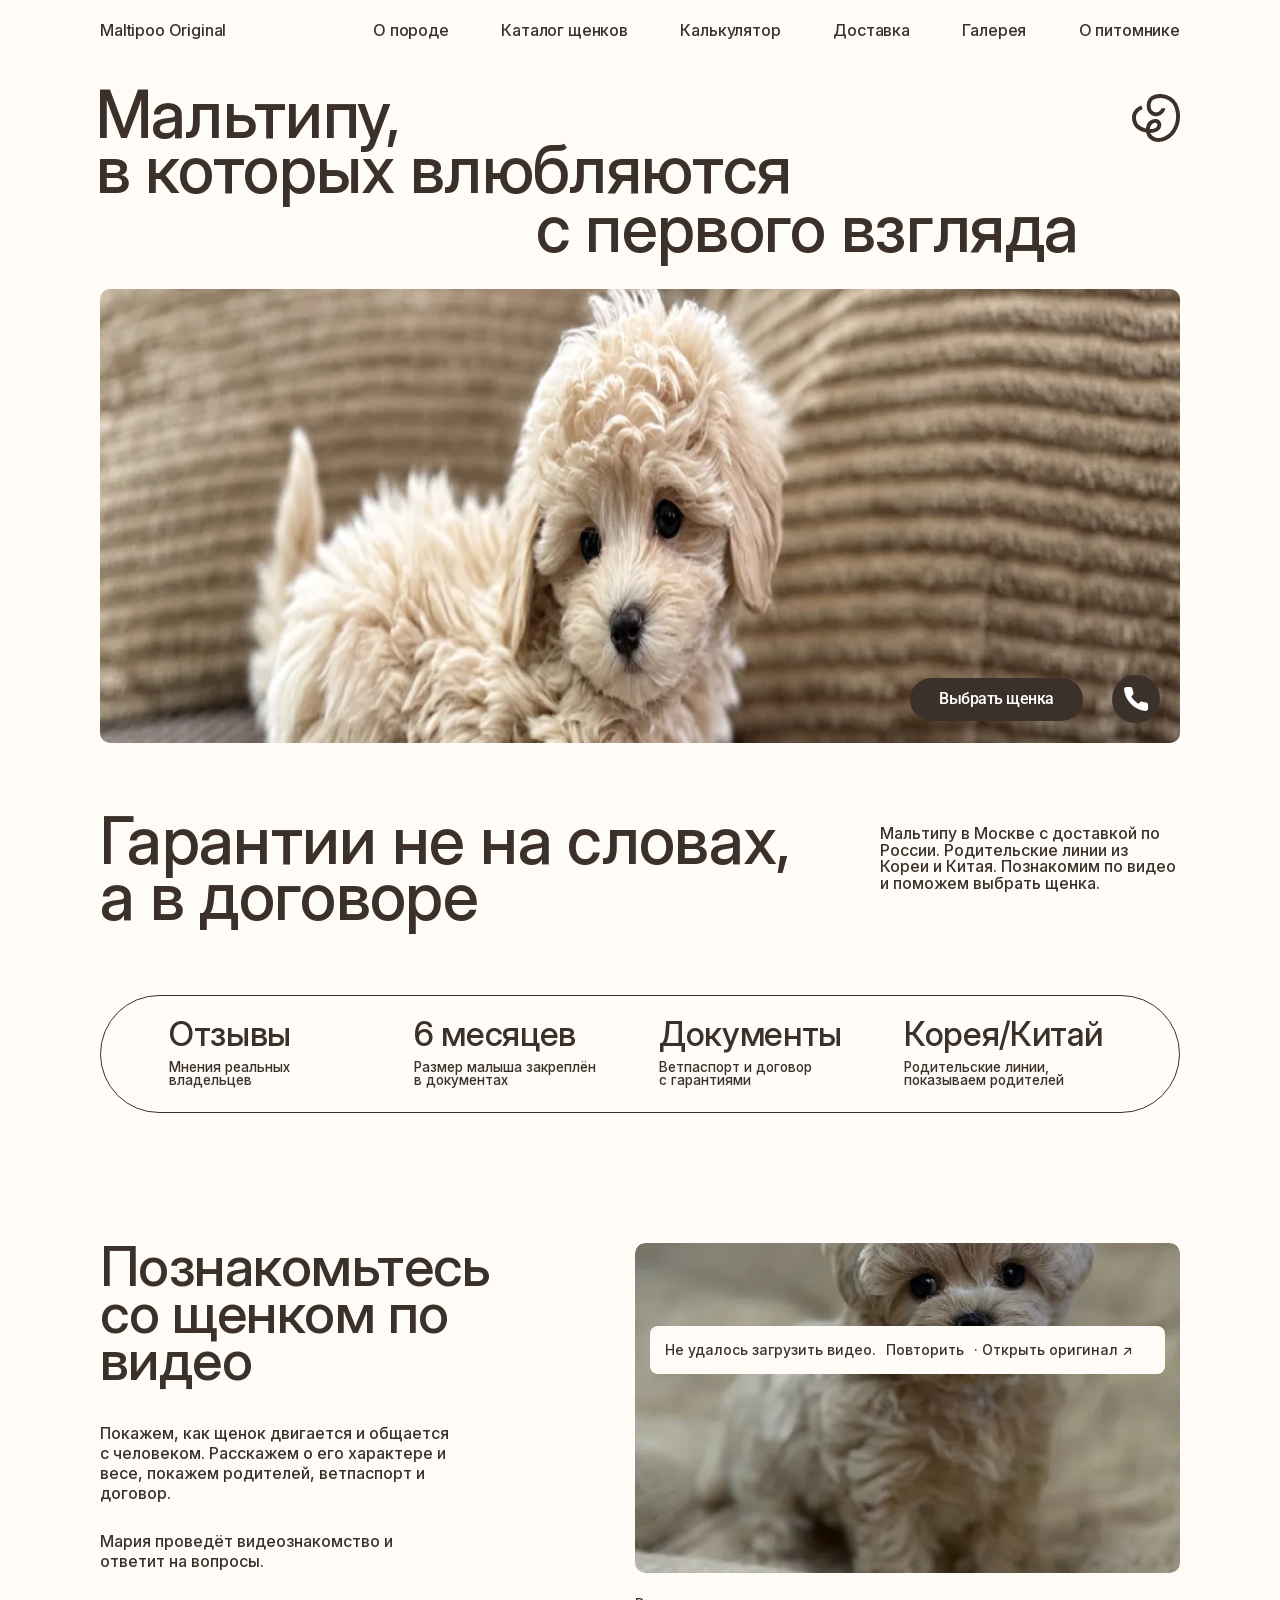
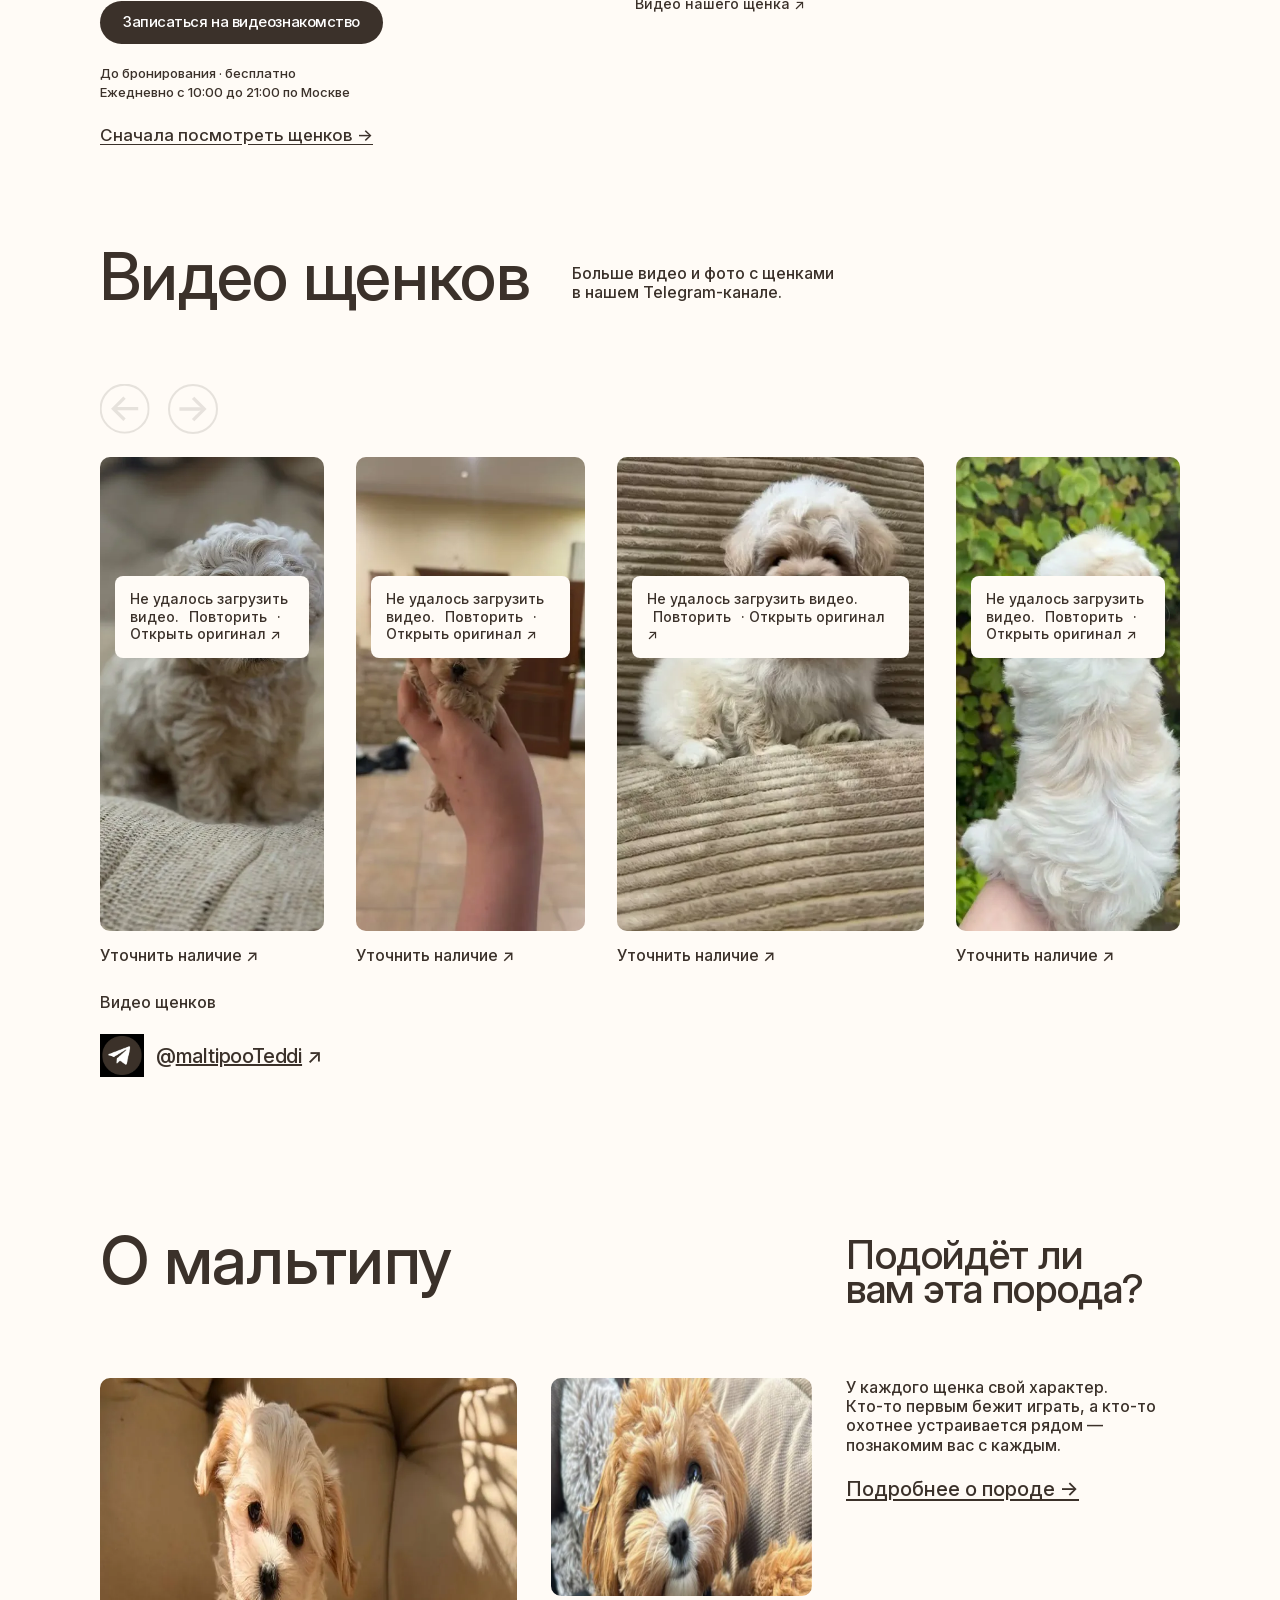
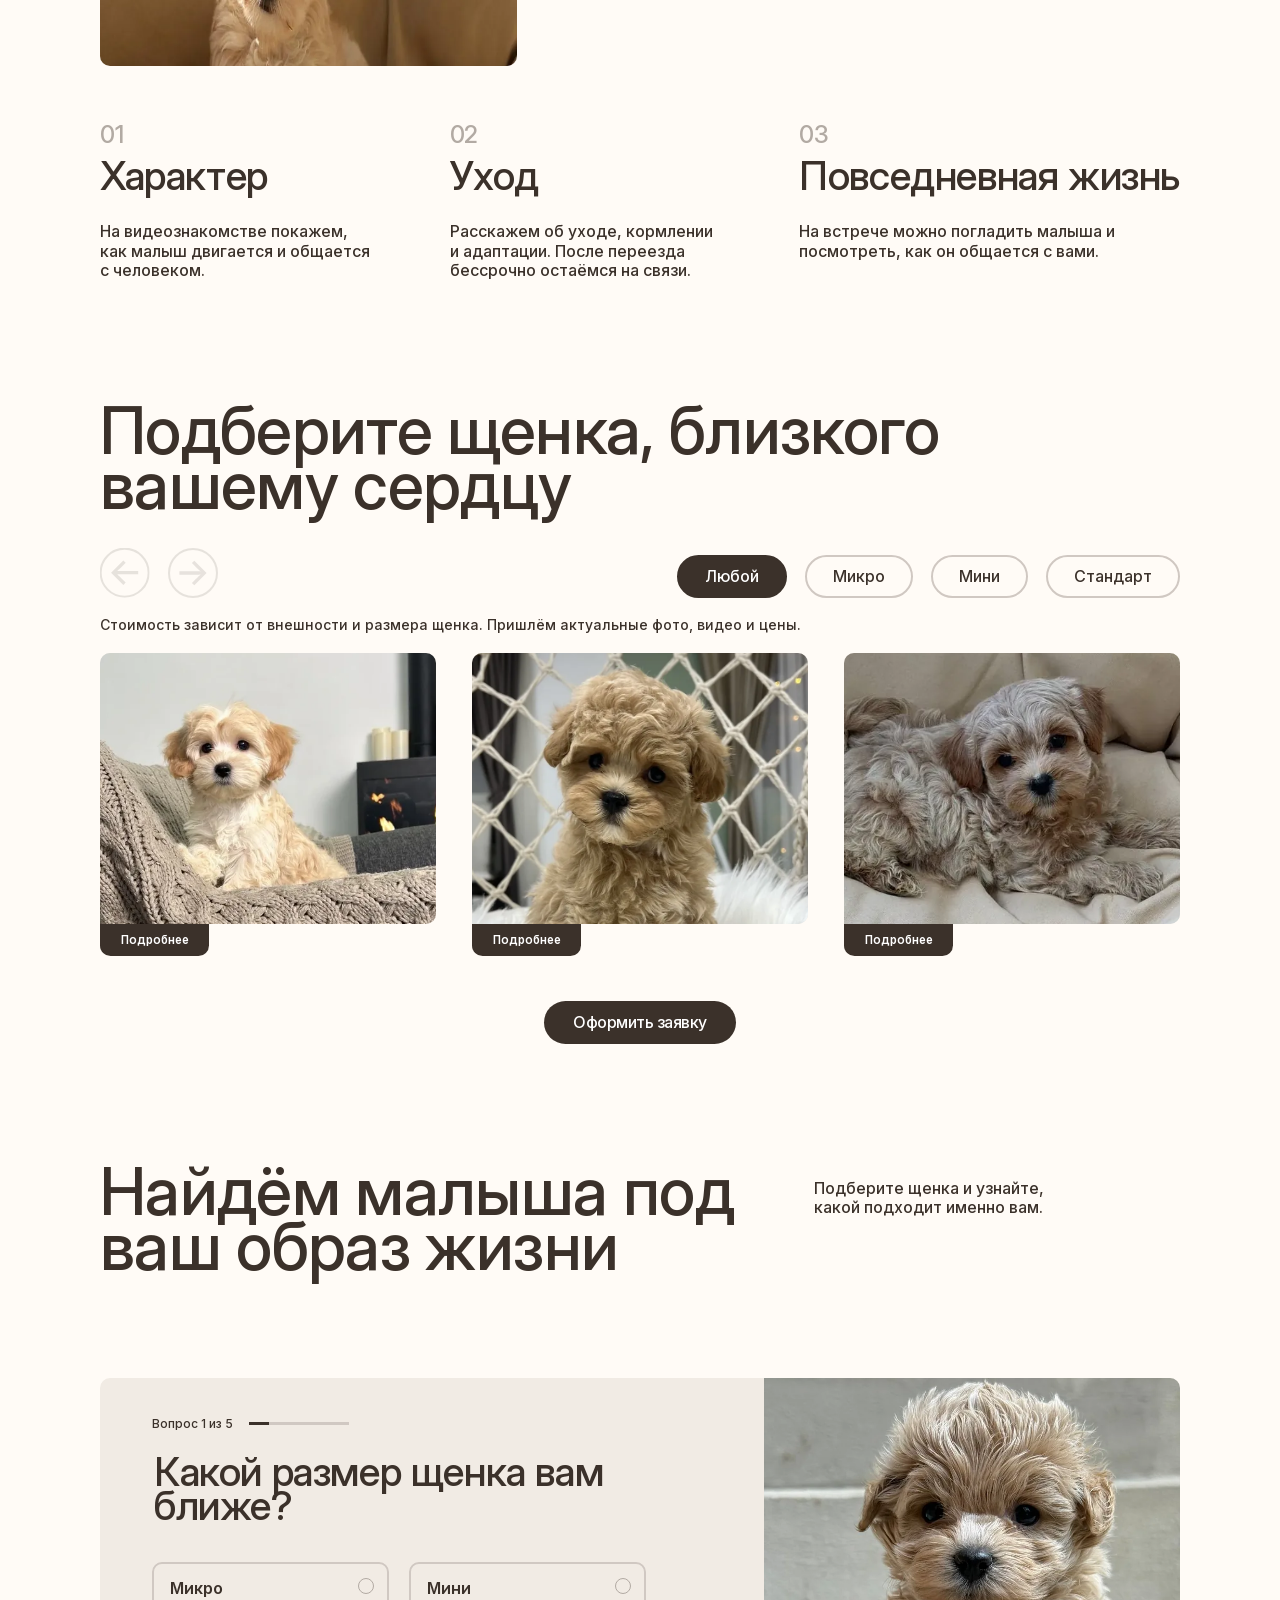
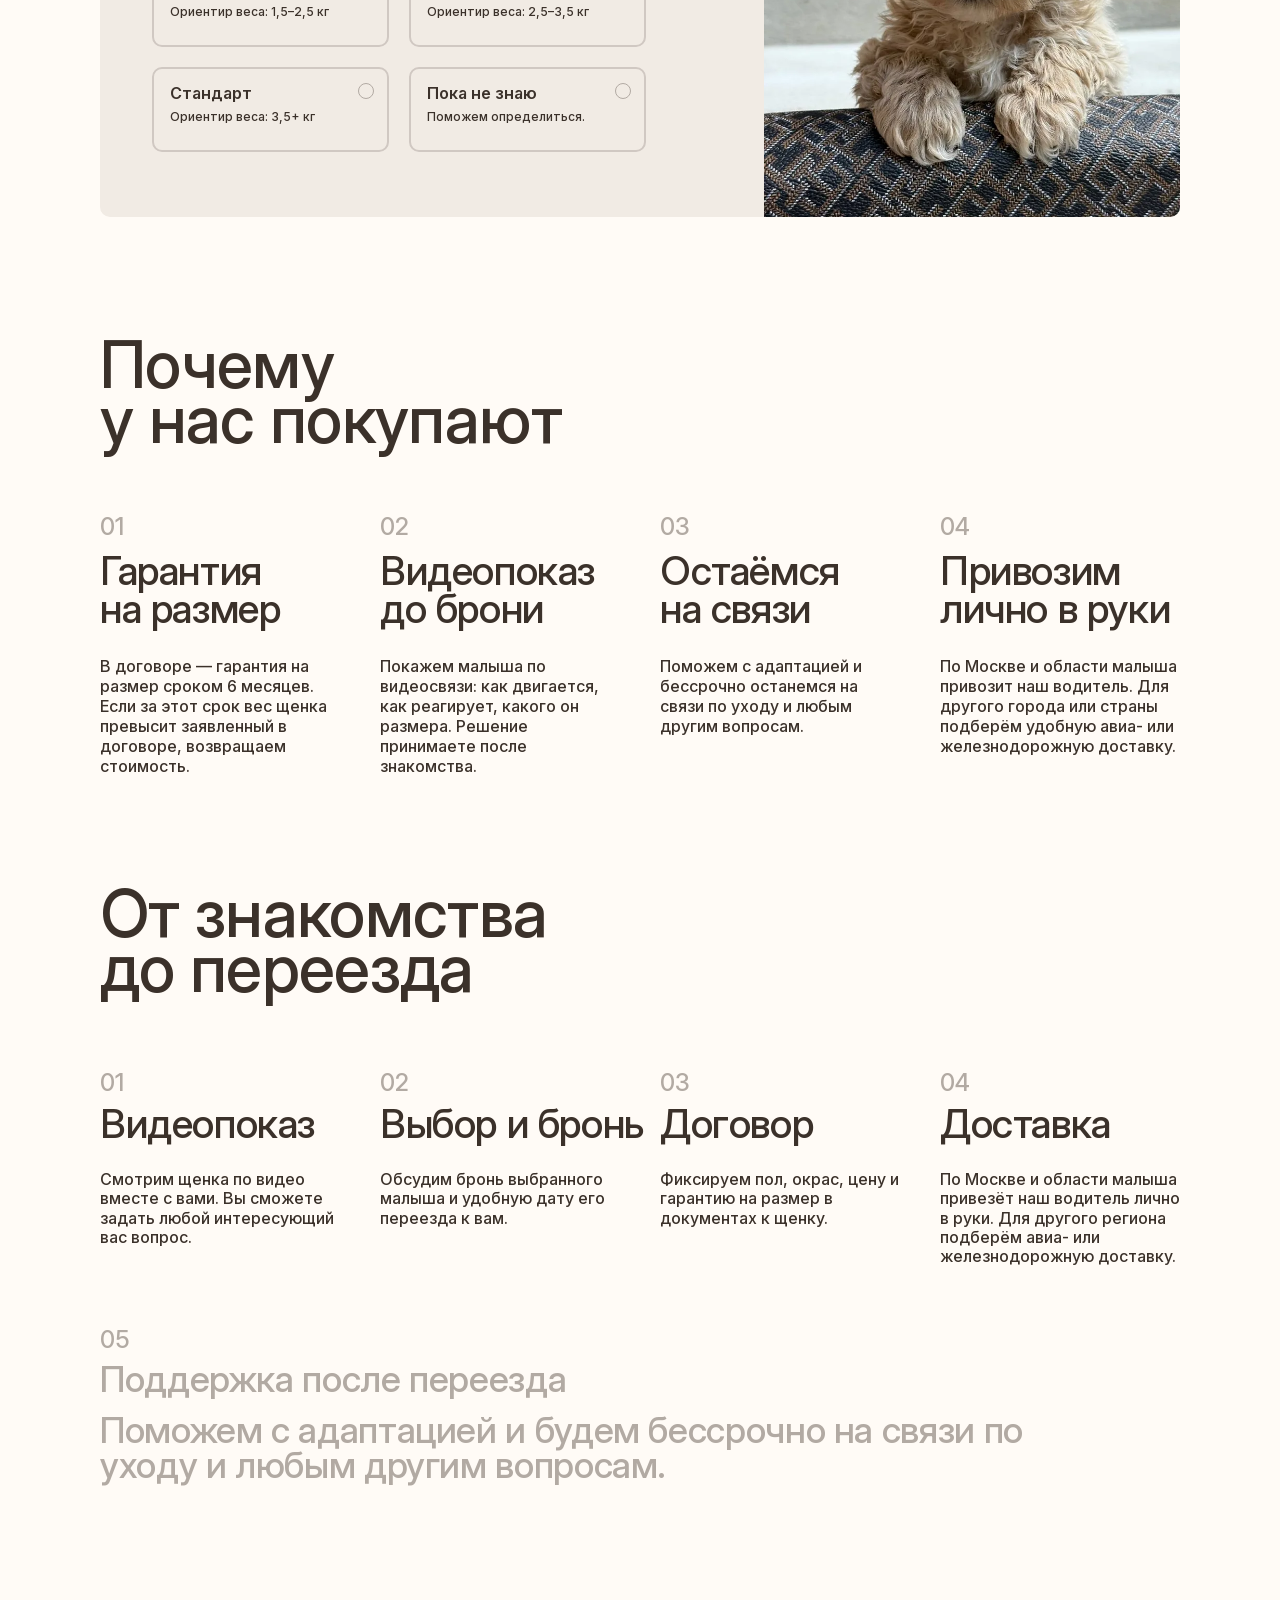
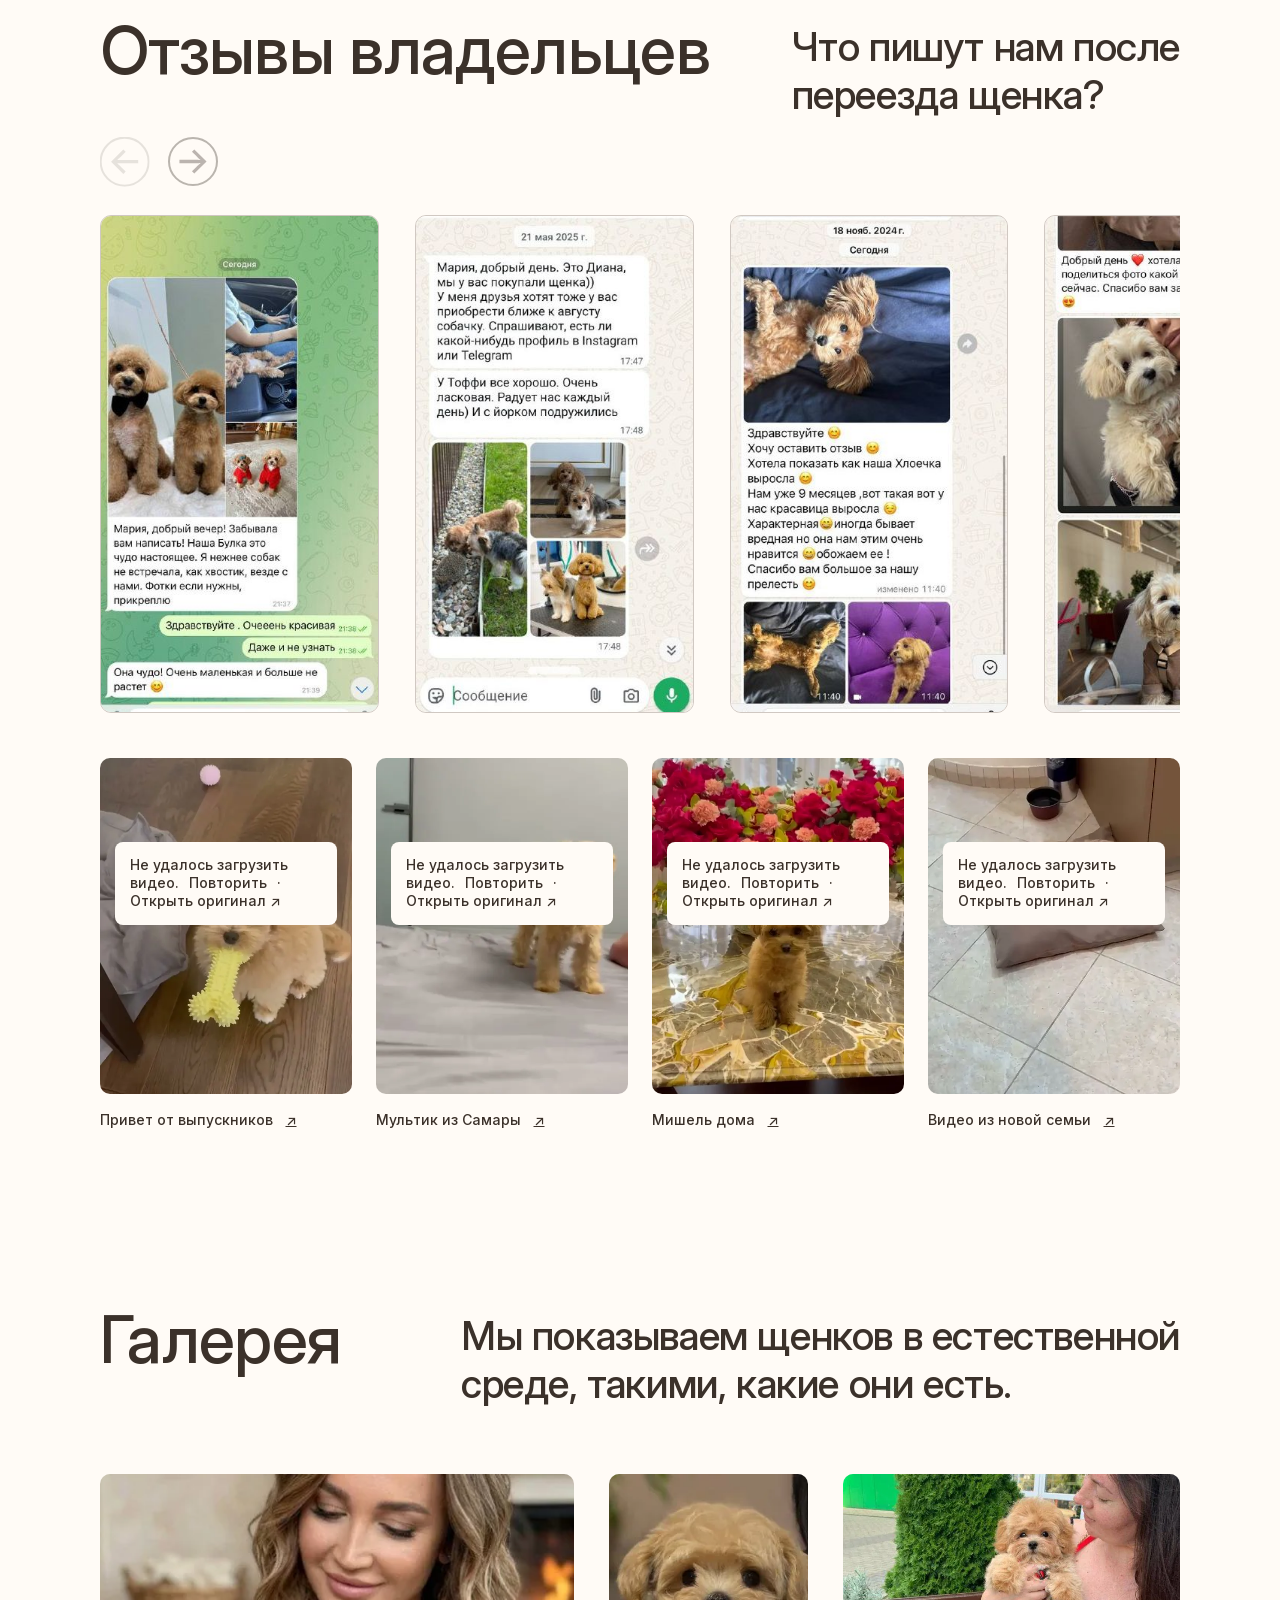
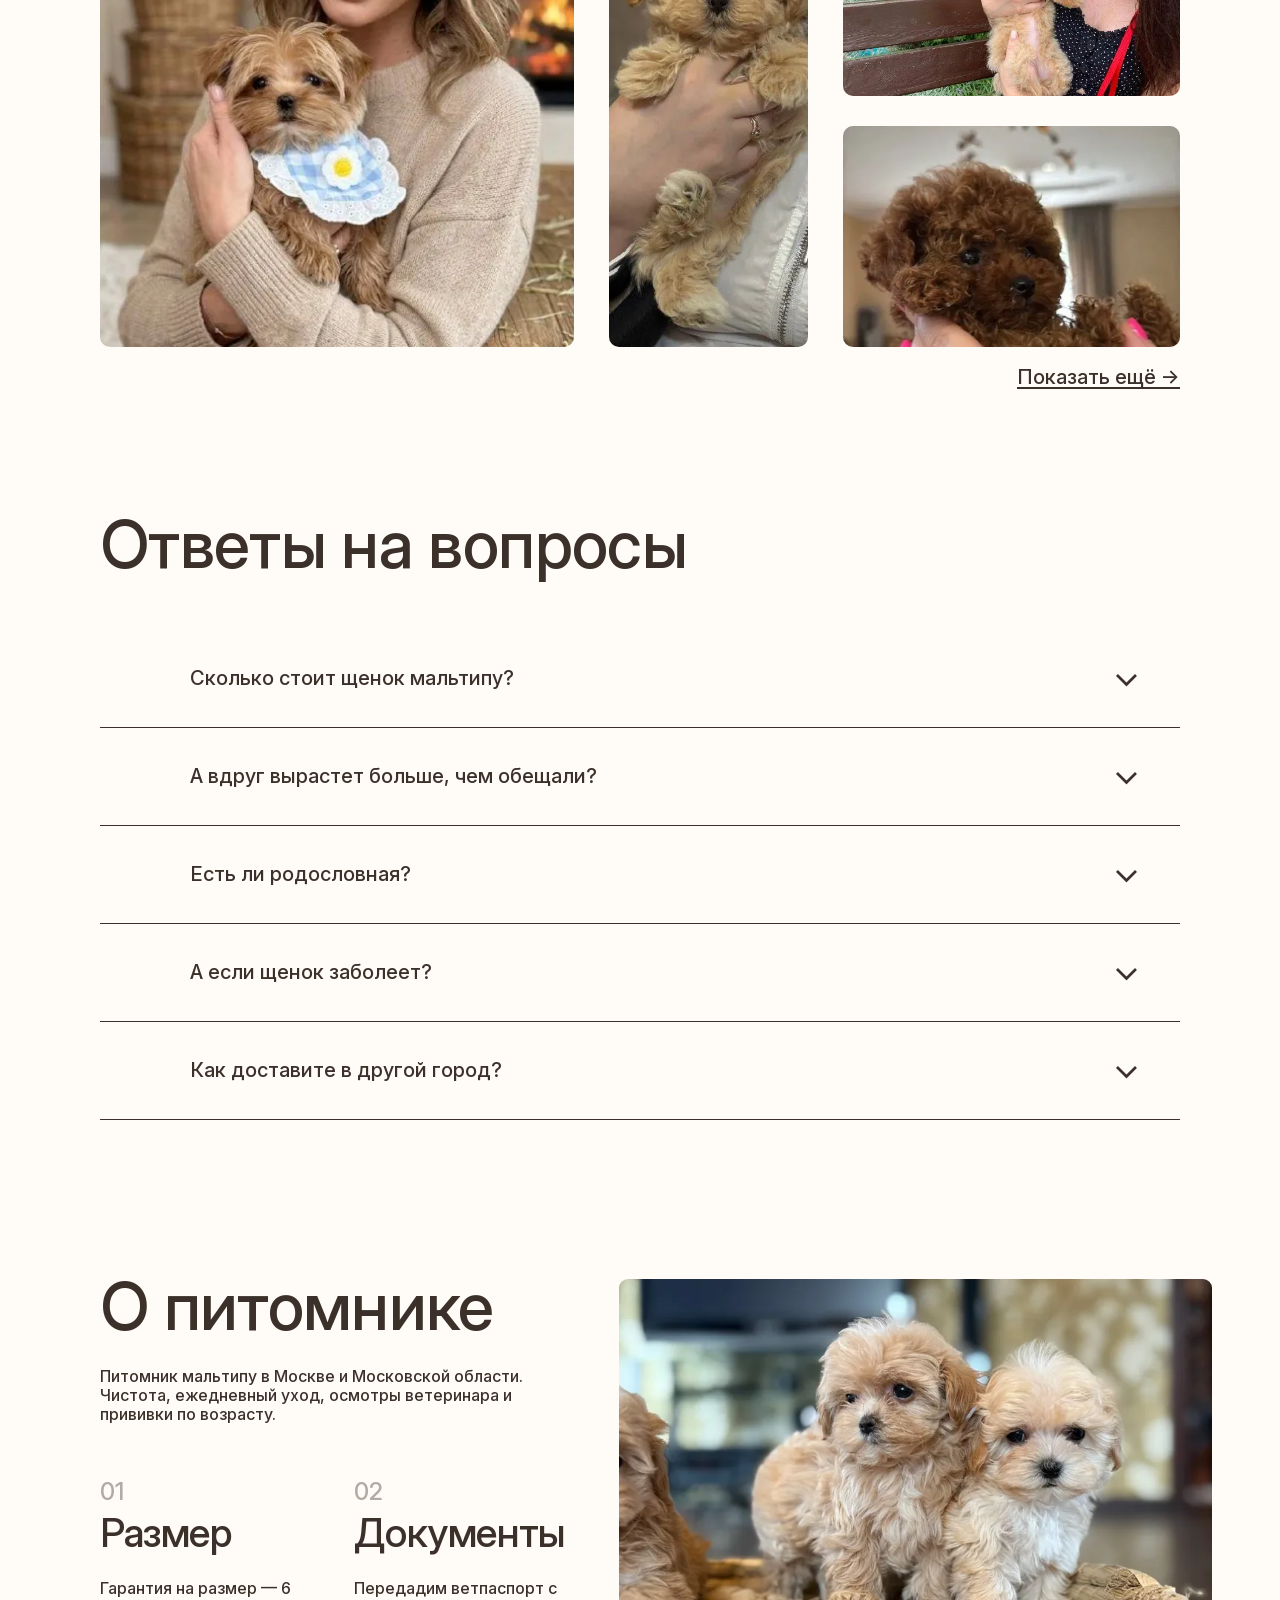
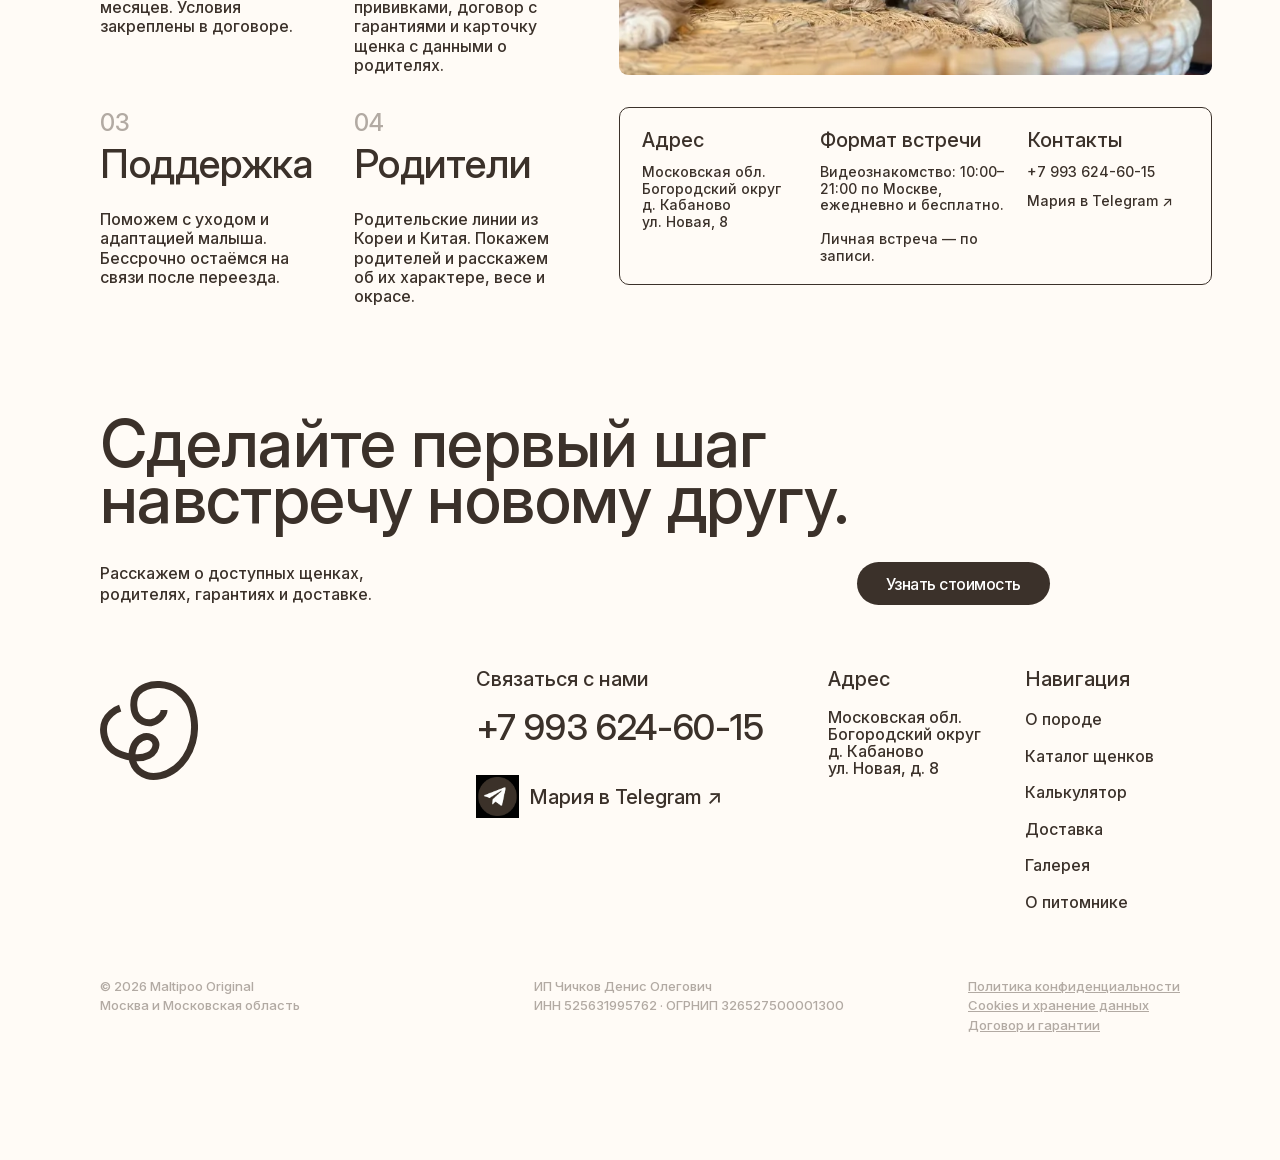
==== commit ac742797: "Fix responsive image proportions and mobile interactions" ====
--- a/index.html
+++ b/index.html
@@ -1,5 +1,5 @@
 <!doctype html>
-<html lang="ru"><head><meta charset="utf-8"><meta name="viewport" content="width=device-width,initial-scale=1"><meta name="robots" content="noindex,nofollow"><meta name="theme-color" content="#fffbf6"><title>Maltipoo Original — щенки мальтипу в Москве</title><meta name="description" content="Мальтипу мини и микро. Фото щенков, видеознакомство, договор и доставка. Maltipoo Original — Москва и Московская область."><link rel="icon" href="./assets/optimized/imgVector-6d74f1.svg"><link rel="stylesheet" href="./assets/optimized/fonts.css"><link rel="stylesheet" href="styles.css?v=6"><link rel="preload" as="font" type="font/woff2" href="./assets/optimized/InterVariable.woff2" crossorigin><link rel="preload" as="image" href="./assets/optimized/img54133589218606372301-c66da4-800.webp" imagesrcset="./assets/optimized/img54133589218606372301-c66da4-480.webp 480w, ./assets/optimized/img54133589218606372301-c66da4-800.webp 800w, ./assets/optimized/img54133589218606372301-c66da4-1024.webp 1024w" imagesizes="(max-width: 600px) 136vw, (max-width: 900px) calc(100vw - 64px), (max-width: 1250px) calc(100vw - 100px), 1240px" fetchpriority="high"><script src="app.js?v=6" defer></script></head><body>
+<html lang="ru"><head><meta charset="utf-8"><meta name="viewport" content="width=device-width,initial-scale=1"><meta name="robots" content="noindex,nofollow"><meta name="theme-color" content="#fffbf6"><title>Maltipoo Original — щенки мальтипу в Москве</title><meta name="description" content="Мальтипу мини и микро. Фото щенков, видеознакомство, договор и доставка. Maltipoo Original — Москва и Московская область."><link rel="icon" href="./assets/optimized/imgVector-6d74f1.svg"><link rel="stylesheet" href="./assets/optimized/fonts.css"><link rel="stylesheet" href="styles.css?v=6.3"><link rel="preload" as="font" type="font/woff2" href="./assets/optimized/InterVariable.woff2" crossorigin><link rel="preload" as="image" href="./assets/optimized/img54133589218606372301-c66da4-800.webp" imagesrcset="./assets/optimized/img54133589218606372301-c66da4-480.webp 480w, ./assets/optimized/img54133589218606372301-c66da4-800.webp 800w, ./assets/optimized/img54133589218606372301-c66da4-1024.webp 1024w" imagesizes="(max-width: 600px) 136vw, (max-width: 900px) calc(100vw - 64px), (max-width: 1250px) calc(100vw - 100px), 1240px" fetchpriority="high"><script src="app.js?v=6.3" defer></script></head><body>
 <a class="skip-link" href="#main">Перейти к содержанию</a>
 <header class="header wrap"><a class="brand" href="#top">Maltipoo Original</a><nav id="navigation" aria-label="Главная навигация"><a href="#breed">О породе</a><a href="#puppies">Каталог щенков</a><a href="#selection">Калькулятор</a><a href="#delivery">Доставка</a><a href="#gallery">Галерея</a><a href="#address">О питомнике</a></nav><button class="menu-toggle" type="button" aria-label="Открыть меню" aria-expanded="false" aria-controls="navigation"><span></span><span></span></button></header>
 <main id="main"><section class="hero wrap" id="top" aria-labelledby="hero-heading"><div class="hero-heading"><h1 id="hero-heading"><span>Мальтипу,</span><span>в которых влюбляются</span><span>с первого взгляда</span></h1><img src="./assets/optimized/imgVector-6d74f1.svg" alt="" class="hero-mark"></div><div class="hero-photo"><img src="./assets/optimized/img54133589218606372301-c66da4-800.webp" alt="Кремовый щенок мальтипу на диване" class="" width="1024" height="768" decoding="async" srcset="./assets/optimized/img54133589218606372301-c66da4-480.webp 480w, ./assets/optimized/img54133589218606372301-c66da4-800.webp 800w, ./assets/optimized/img54133589218606372301-c66da4-1024.webp 1024w" sizes="(max-width: 600px) 136vw, (max-width: 900px) calc(100vw - 64px), (max-width: 1250px) calc(100vw - 100px), 1240px" loading="eager" fetchpriority="high"><div class="hero-actions"><a class="button hero-button" href="#puppies">Выбрать щенка</a><a class="hero-call" href="tel:+79936246015" aria-label="Позвонить Марии"><img src="./assets/optimized/imgGroup963-515960.svg" alt="" class=""></a></div></div><div class="guarantees" id="guarantees"><div class="guarantee-heading"><h2>Гарантии не на словах, <br> а в договоре</h2><p>Мальтипу в Москве с доставкой по России. Родительские линии из Кореи и Китая. Познакомим по видео и поможем выбрать щенка.</p></div><div class="fact-pill"><a href="#reviews"><strong>Отзывы</strong><span>Мнения реальных <br> владельцев</span></a><a href="#address"><strong>6 месяцев</strong><span>Размер малыша закреплён <br> в документах</span></a><a href="#address"><strong>Документы</strong><span>Ветпаспорт и договор <br> с гарантиями</span></a><a href="#address"><strong>Корея/Китай</strong><span>Родительские линии, <br> показываем родителей</span></a></div></div></section>
--- a/styles.css
+++ b/styles.css
@@ -1,14 +1,14 @@
 @font-face{font-family:Roboto;font-style:normal;font-weight:500;font-display:swap;src:url('./assets/optimized/Roboto-Medium.woff2') format('woff2')}
 :root{--paper:#fffbf6;--ink:#3b312a;--muted:#b2aaa3;--panel:#f1ebe4;--line:#d0c8c2;color:var(--ink);background:var(--paper);font-family:'Inter Variable',sans-serif;font-weight:500;font-optical-sizing:auto;font-synthesis:none;scroll-behavior:smooth}
-*{box-sizing:border-box}body{margin:0}button,input,select{font:inherit;color:inherit}button,a{-webkit-tap-highlight-color:transparent}button{cursor:pointer;background:none}a{color:inherit;text-decoration:none}img{display:block;max-width:100%}h1,h2,h3,h4,p,figure{margin:0}h1,h2,h3,h4{font-weight:500}h1,h2{font-size:65.227px;line-height:.85;letter-spacing:-.01em}h3{font-size:40px;line-height:.85;letter-spacing:-.01em}h4{font-size:20px;line-height:1.2}p{font-size:16px;line-height:1.2}button{border:0}a:focus-visible,button:focus-visible,input:focus-visible,summary:focus-visible{outline:2px solid var(--ink);outline-offset:5px}button:disabled{opacity:.35;cursor:default}[hidden]{display:none!important}.wrap{width:calc(100% - 200px);max-width:1240px;margin-inline:auto}section{scroll-margin-top:24px}.button{min-height:43px;display:inline-flex;align-items:center;justify-content:center;padding:10px 29px;border:0;border-radius:32px;background:var(--ink);color:white;font-size:16px;line-height:1.25;letter-spacing:-.03em}.text-link{text-decoration:underline;text-underline-offset:3px;font-size:20px;padding:0}.skip-link{position:fixed;z-index:50;top:-100px;left:20px;background:var(--paper);padding:15px}.skip-link:focus{top:10px}
-.header{height:61px;display:flex;align-items:flex-start;padding-top:18px;gap:30px;font-size:16px;line-height:25px;letter-spacing:-.01em}.brand{white-space:nowrap;line-height:25px}.header nav{display:flex;align-items:center;justify-content:space-between;gap:25px;margin-left:auto;width:807px}.header nav a{white-space:nowrap}.menu-toggle{display:none}.hero-heading{position:relative;height:227.74px;padding-top:25.55px}.hero h1{margin-left:-4.43px}.hero h1 span{display:block;white-space:nowrap}.hero h1 span:last-child{margin-left:440.04px;margin-top:3.11px}.hero-mark{position:absolute;right:0;top:33px;width:48px;height:auto}.hero-photo{aspect-ratio:1240/522;position:relative;border-radius:10px;overflow:hidden}.hero-photo>img{position:absolute;width:100.955%;height:100.54%;max-width:none;left:-.848%;top:-.272%;object-fit:fill}.hero-actions{position:absolute;right:20px;bottom:20px;display:flex;gap:29px;align-items:center}.hero-button{font-family:Roboto,sans-serif;width:173px}.hero-call{display:block;width:48.124px}.hero-call img{width:auto;height:auto}
-.guarantees{margin-top:70.09px}.guarantee-heading{display:grid;grid-template-columns:1fr 300px;gap:40px;align-items:start}.guarantee-heading>p{padding-top:11.5px;line-height:1.037}.fact-pill{margin-top:70.78px;min-height:118px;border:1.691px solid var(--ink);border-radius:80px;display:grid;grid-template-columns:repeat(4,1fr);align-items:center;padding:20px 68px;gap:38px}.fact-pill a{display:flex;flex-direction:column;gap:12px}.fact-pill strong{font-size:33.812px;line-height:.85;font-weight:500;letter-spacing:-.01em;white-space:nowrap}.fact-pill span{font-size:13.525px;line-height:.992}.puppies{margin-top:104.05px}.heading-row{display:flex;align-items:flex-start;gap:40px}.puppies .heading-row>p{margin-left:2px;margin-top:15px}.rail-controls{display:flex;gap:18px;align-items:center}.rail-controls button{padding:0;width:50px;height:50px;display:grid;place-items:center}.rail-controls img{width:auto;height:auto}.rail-controls .previous{transform:rotate(180deg)}.puppies>.rail-controls{margin-top:80px}.puppy-rail{display:grid;grid-template-columns:260fr 266fr 357fr 260fr;gap:32px;margin-top:23px;overflow-x:auto;scrollbar-width:none}.puppy-rail::-webkit-scrollbar,.catalog-rail::-webkit-scrollbar,.review-rail::-webkit-scrollbar{display:none}.photo-button{padding:0;display:block;position:relative;overflow:hidden;border-radius:10px;text-align:left;background:var(--panel)}.photo-button img{width:100%;height:100%;object-fit:cover}.puppy-video{width:100%;height:474px;overflow:hidden;border-radius:10px;background:var(--panel)}.puppy-video video{display:block;width:100%;height:100%;object-fit:cover;object-position:50% 35%}.puppy-tile figcaption{font-size:16px;line-height:20px;margin-top:14px}.telegram-note{margin-top:28px}.telegram-note>a{display:flex;align-items:center;gap:12px;width:max-content;font-size:20px;letter-spacing:-.01em;margin-top:22px}.telegram-note img{width:43.85px;height:43.02px}.breed{margin-top:156px}.breed-grid{display:grid;grid-template-columns:539fr 337fr 296fr;gap:71.7px 34px;align-items:start}.breed-grid h2{grid-column:1/3}.breed-grid h3{font-size:40px;line-height:.85;padding-top:5px;width:334px}.breed-wide{position:relative;aspect-ratio:539/372;overflow:hidden;border-radius:10px}.breed-wide img{position:absolute;width:129.511%;height:113.591%;max-width:none;left:-18.5529%;top:-10.9435%;object-fit:fill}.breed-small{position:relative;aspect-ratio:337/282;overflow:hidden;border-radius:10px}.breed-small img{position:absolute;width:100.469%;height:100.058%;max-width:none;left:-.383%;top:-.004%;object-fit:fill;transform:scaleX(-1)}.breed-copy p{font-size:16px;line-height:1.2}.breed-copy .text-link{display:inline-block;margin-top:22px}.breed-details{display:grid;grid-template-columns:repeat(3,1fr);gap:78px;margin-top:59px}.number{display:block;font-size:24px;line-height:.85;letter-spacing:-.01em;color:var(--muted);margin-bottom:14px}.breed-details h3{white-space:nowrap}.breed-details p{margin-top:29px;max-width:350px}.catalog{margin-top:123px}.catalog-toolbar{margin-top:34px;display:flex;justify-content:space-between;align-items:flex-end;gap:30px}.catalog-filters{display:flex;gap:18px}.catalog-filters button{font-size:16px;border:2px solid var(--line);border-radius:32px;height:43px;padding:10px 26px;line-height:19px}.catalog-filters button.active{background:var(--ink);color:white;border-color:var(--ink)}.catalog-price{font-size:14px;margin-top:19px;margin-bottom:19px}.catalog-rail{display:grid;grid-template-columns:repeat(3,minmax(0,1fr));gap:36px;overflow-x:auto;scrollbar-width:none}.catalog-card .photo-button{width:100%;aspect-ratio:389/314;border-bottom-left-radius:0}.catalog-card-1 img{position:absolute;width:151.76%;height:250.68%;max-width:none;left:-26.18%;top:-45.025%;object-fit:fill}.catalog-card-2 img{position:absolute;width:100.775%;height:166.46%;max-width:none;left:-.774%;top:-19.232%;object-fit:fill}.catalog-card-3 img{position:absolute;width:171.87%;height:283.89%;max-width:none;left:-44.65%;top:-61.63%;object-fit:fill}.card-detail{display:inline-flex;align-items:center;justify-content:center;background:var(--ink);color:white;font-size:11.54px;font-weight:600;height:31.897px;min-width:109.3px;border-radius:0 0 10.58px 10.58px}.catalog-bottom{text-align:center;margin-top:45px}.selection{margin-top:120px}.selection .heading-row{gap:80px}.selection .heading-row>p{margin-top:15px}.selection-panel{display:grid;grid-template-columns:61.45% 38.55%;background:var(--panel);border-radius:10px;overflow:hidden;margin-top:103px;min-height:378px}.quiz-content{padding:38px 52px 52px;position:relative;min-width:0}.quiz-content fieldset{border:0;margin:0;padding:0}.quiz-content legend{font-size:40px;letter-spacing:-.01em;line-height:.85;max-width:470px;margin-bottom:39px}.quiz-options{display:grid;grid-template-columns:repeat(2,minmax(0,1fr));gap:20px;max-width:494px}.quiz-option{min-height:85px;border:2px solid var(--line);border-radius:10px;padding:14px 16px;position:relative;cursor:pointer;display:flex;flex-direction:column;gap:7px}.quiz-option:has(input:checked){background:rgba(178,170,163,.52);border-color:var(--muted)}.quiz-option input{position:absolute;right:14px;top:13px;width:20px;height:20px;margin:0;accent-color:var(--ink)}.quiz-option strong{font-size:16px;font-weight:600;padding-right:24px}.quiz-option small{font-size:12px;line-height:1.2;max-width:195px}.quiz-navigation{position:absolute;right:52px;bottom:53px;display:flex;align-items:center;gap:18px}.quiz-next{width:50px;height:50px;padding:0}.quiz-next img{width:auto;height:auto}.quiz-back{padding:10px 0;font-size:13px}.selection-photo{overflow:hidden;position:relative;min-height:378px}.selection-photo img{position:absolute;width:100%;height:138.94%;max-width:none;top:0;object-fit:fill}.selection-panel:has(.quiz-result) .selection-photo img{height:100%;object-fit:cover;object-position:50% 20%}.selection-panel:has(.quiz-result) .quiz-content{padding-bottom:35px}.quiz-result h3{font-size:36px;line-height:1}.quiz-result>p{margin-top:18px}.quiz-result ul{display:flex;flex-wrap:wrap;gap:8px;list-style:none;padding:0;margin:18px 0}.quiz-result li{font-size:12px;border:1px solid var(--line);border-radius:24px;padding:7px 10px}.form-label{font-size:13px;display:block;margin:15px 0 7px}.form-input{width:100%;padding:12px;background:var(--paper);border:1px solid var(--line);border-radius:5px;font-size:16px}.consent{display:flex;align-items:flex-start;gap:9px;font-size:12px;line-height:1.4;margin:20px 0}.consent input{accent-color:var(--ink)}.consent a{text-decoration:underline}.error{font-size:13px;color:#a03422;margin-top:15px}.quiz-edit{display:block;font-size:13px;padding:12px 0;margin-top:8px}.steps{margin-top:110px}.steps-grid{display:grid;grid-template-columns:repeat(4,minmax(0,1fr));gap:40px;margin-top:76px}.steps-grid h3{white-space:nowrap}.steps-grid p{margin-top:29px;max-width:273px}.aftercare{color:var(--muted);margin-top:64px;max-width:980px}.aftercare h3{font-size:36.383px;margin-bottom:18px}.aftercare p{font-size:36.383px;line-height:.95;letter-spacing:-.01em}.delivery{margin-top:138px;display:grid;grid-template-columns:456fr 639fr;gap:144px;align-items:start}.delivery-intro{margin-top:59px}.delivery-details{margin-top:30px}.delivery details{border-bottom:1px solid var(--ink)}summary{cursor:pointer;list-style:none;position:relative}summary::-webkit-details-marker{display:none}summary:after{content:'⌄';font-size:28px;font-weight:400;position:absolute;right:0;top:50%;transform:translateY(-60%)}details[open]>summary:after{transform:translateY(-35%) rotate(180deg)}.delivery summary{padding:24px 36px 24px 0;font-size:24px;line-height:1.1;font-weight:600}.delivery details p{font-size:14px;padding-bottom:22px;line-height:1.4}.delivery .button{margin-top:47px}.delivery-photo{padding-top:4px}.delivery-photo img{width:100%;aspect-ratio:638.76/386.663;object-fit:fill;border-radius:10px}.delivery-photo figcaption{font-size:16px;line-height:1.2;margin-top:26px}.gallery{margin-top:178px}.gallery .heading-row{gap:0;justify-content:space-between}.large-caption{font-size:40px;line-height:1.2;letter-spacing:-.01em}.gallery-grid{display:grid;grid-template-columns:549fr 231fr 390fr;grid-template-rows:222px 221px;gap:30px 35px;margin-top:66px}.gallery-photo-1{grid-row:1/3}.gallery-photo-2{grid-row:1/3}.gallery-photo-3{grid-column:3}.gallery-photo-4{grid-column:3}.gallery-photo-1 img{width:100%;height:100%;object-fit:cover;object-position:50% 20%}.gallery-photo-2 img{width:100%;height:100%;object-fit:cover;object-position:50% 35%}.gallery-photo-3 img{width:100%;height:100%;object-fit:cover;object-position:50% 15%}.gallery-photo-4 img{width:100%;height:100%;object-fit:cover;object-position:50% 15%}.gallery-more{display:block;margin:18px 0 0 auto}.gallery-extra{display:grid;grid-template-columns:repeat(4,1fr);gap:24px;margin-top:30px}.gallery-extra .photo-button{aspect-ratio:3/4}.gallery-extra img{object-position:50% 15%}.kennel{margin-top:159px;display:grid;grid-template-columns:1fr 593.45px;gap:54px}.kennel-intro{margin-top:33px;max-width:469px}.kennel-facts{display:grid;grid-template-columns:1fr 1fr;gap:38px 42px;margin-top:57px}.kennel-facts p{margin-top:29px;font-size:16px;max-width:273px}.kennel-photo{position:relative;aspect-ratio:593.454/396.141;border-radius:9px;overflow:hidden}.kennel-photo img{position:absolute;width:101.82%;height:114.41%;max-width:none;left:-.91%;top:0;object-fit:fill}.kennel-contacts{display:grid;grid-template-columns:1fr 1.18fr 1fr;gap:15px;border:1.691px solid var(--ink);border-radius:10px;margin-top:32px;padding:20px 22px;min-height:154px}.kennel-contacts h4{margin-bottom:12px}.kennel-contacts p,.kennel-contacts a{font-size:14px;line-height:1.2}.kennel-contacts a{display:block;margin-bottom:12px}.reviews{margin-top:140px}.reviews .heading-row{justify-content:space-between;gap:35px}.reviews>.rail-controls{margin-top:18px}.review-rail{display:flex;gap:36px;margin-top:28px;overflow-x:auto;scrollbar-width:none;scroll-snap-type:x mandatory}.review-photo img{object-fit:contain}.faq{margin-top:128px}.faq-list{margin-top:57px}.faq details{border-bottom:1.691px solid var(--ink)}.faq summary{font-size:20px;line-height:1.4;min-height:97px;display:flex;align-items:center;padding:25px 65px 25px 90px}.faq summary:after{right:40px;font-size:36px}.faq details p{padding:0 90px 30px;font-size:16px;max-width:950px;line-height:1.4}.footer{padding:0 0 125px}.footer-grid{display:grid;grid-template-columns:2.15fr 2fr 1fr 1fr;gap:42px;margin-top:62px}.footer-brand{padding-top:14px}.footer-brand img{width:auto;height:auto}.footer h4{margin-bottom:18px}.footer-phone{font-size:36px;line-height:1;letter-spacing:-.01em;white-space:nowrap;display:block}.footer-telegram{display:flex;align-items:center;gap:10px;font-size:20px;margin-top:30px}.footer-telegram img{width:43.849px;height:43.023px}.footer-address p{font-size:16px;line-height:1.05}.footer-nav a{display:block;font-size:16px;line-height:1.35;margin-top:15px}.footer-bottom{display:grid;grid-template-columns:1fr 1fr auto;gap:40px;align-items:start;margin-top:63px;color:var(--muted)}.footer-bottom p,.footer-bottom a{font-size:13px;line-height:1.5}.footer-bottom a{display:block;text-decoration:underline}
+*{box-sizing:border-box}body{margin:0}button,input,select{font:inherit;color:inherit}button,a{-webkit-tap-highlight-color:transparent}button{cursor:pointer;background:none}a{color:inherit;text-decoration:none}img{display:block;max-width:100%;object-fit:cover}h1,h2,h3,h4,p,figure{margin:0}h1,h2,h3,h4{font-weight:500}h1,h2{font-size:65.227px;line-height:.85;letter-spacing:-.01em}h3{font-size:40px;line-height:.85;letter-spacing:-.01em}h4{font-size:20px;line-height:1.2}p{font-size:16px;line-height:1.2}button{border:0}a:focus-visible,button:focus-visible,input:focus-visible,summary:focus-visible{outline:2px solid var(--ink);outline-offset:5px}button:disabled{opacity:.35;cursor:default}[hidden]{display:none!important}.wrap{width:calc(100% - 200px);max-width:1240px;margin-inline:auto}section{scroll-margin-top:24px}.button{min-height:43px;display:inline-flex;align-items:center;justify-content:center;padding:10px 29px;border:0;border-radius:32px;background:var(--ink);color:white;font-size:16px;line-height:1.25;letter-spacing:-.03em}.text-link{text-decoration:underline;text-underline-offset:3px;font-size:20px;padding:0}.skip-link{position:fixed;z-index:50;top:-100px;left:20px;background:var(--paper);padding:15px}.skip-link:focus{top:10px}
+.header{height:61px;display:flex;align-items:flex-start;padding-top:18px;gap:30px;font-size:16px;line-height:25px;letter-spacing:-.01em}.brand{white-space:nowrap;line-height:25px}.header nav{display:flex;align-items:center;justify-content:space-between;gap:25px;margin-left:auto;width:807px}.header nav a{white-space:nowrap}.menu-toggle{display:none}.hero-heading{position:relative;height:227.74px;padding-top:25.55px}.hero h1{margin-left:-4.43px}.hero h1 span{display:block;white-space:nowrap}.hero h1 span:last-child{margin-left:440.04px;margin-top:3.11px}.hero-mark{position:absolute;right:0;top:33px;width:48px;height:auto}.hero-photo{aspect-ratio:1240/522;position:relative;border-radius:10px;overflow:hidden}.hero-photo>img{position:absolute;inset:0;width:100%;height:100%;max-width:none;object-fit:cover;object-position:50% 20%}.hero-actions{position:absolute;right:20px;bottom:20px;display:flex;gap:29px;align-items:center}.hero-button{font-family:Roboto,sans-serif;width:173px}.hero-call{display:block;width:48.124px}.hero-call img{width:auto;height:auto}
+.guarantees{margin-top:70.09px}.guarantee-heading{display:grid;grid-template-columns:1fr 300px;gap:40px;align-items:start}.guarantee-heading>p{padding-top:11.5px;line-height:1.037}.fact-pill{margin-top:70.78px;min-height:118px;border:1.691px solid var(--ink);border-radius:80px;display:grid;grid-template-columns:repeat(4,1fr);align-items:center;padding:20px 68px;gap:38px}.fact-pill a{display:flex;flex-direction:column;gap:12px}.fact-pill strong{font-size:33.812px;line-height:.85;font-weight:500;letter-spacing:-.01em;white-space:nowrap}.fact-pill span{font-size:13.525px;line-height:.992}.puppies{margin-top:104.05px}.heading-row{display:flex;align-items:flex-start;gap:40px}.puppies .heading-row>p{margin-left:2px;margin-top:15px}.rail-controls{display:flex;gap:18px;align-items:center}.rail-controls button{padding:0;width:50px;height:50px;display:grid;place-items:center}.rail-controls img{width:auto;height:auto}.rail-controls .previous{transform:rotate(180deg)}.puppies>.rail-controls{margin-top:80px}.puppy-rail{display:grid;grid-template-columns:260fr 266fr 357fr 260fr;gap:32px;margin-top:23px;overflow-x:auto;scrollbar-width:none}.puppy-rail::-webkit-scrollbar,.catalog-rail::-webkit-scrollbar,.review-rail::-webkit-scrollbar{display:none}.photo-button{padding:0;display:block;position:relative;overflow:hidden;border-radius:10px;text-align:left;background:var(--panel)}.photo-button img{width:100%;height:100%;object-fit:cover}.puppy-video{width:100%;height:474px;overflow:hidden;border-radius:10px;background:var(--panel)}.puppy-video video{display:block;width:100%;height:100%;object-fit:cover;object-position:50% 35%}.puppy-tile figcaption{font-size:16px;line-height:20px;margin-top:14px}.telegram-note{margin-top:28px}.telegram-note>a{display:flex;align-items:center;gap:12px;width:max-content;font-size:20px;letter-spacing:-.01em;margin-top:22px}.telegram-note img{width:43.85px;height:auto}.breed{margin-top:156px}.breed-grid{display:grid;grid-template-columns:539fr 337fr 296fr;gap:71.7px 34px;align-items:start}.breed-grid h2{grid-column:1/3}.breed-grid h3{font-size:40px;line-height:.85;padding-top:5px;width:334px}.breed-wide{position:relative;aspect-ratio:539/372;overflow:hidden;border-radius:10px}.breed-wide img{position:absolute;inset:0;width:100%;height:100%;max-width:none;object-fit:cover;object-position:50% 20%}.breed-small{position:relative;aspect-ratio:337/282;overflow:hidden;border-radius:10px}.breed-small img{position:absolute;inset:0;width:100%;height:100%;max-width:none;object-fit:cover;object-position:50% 22%;transform:scaleX(-1)}.breed-copy p{font-size:16px;line-height:1.2}.breed-copy .text-link{display:inline-block;margin-top:22px}.breed-details{display:grid;grid-template-columns:repeat(3,1fr);gap:78px;margin-top:59px}.number{display:block;font-size:24px;line-height:.85;letter-spacing:-.01em;color:var(--muted);margin-bottom:14px}.breed-details h3{white-space:nowrap}.breed-details p{margin-top:29px;max-width:350px}.catalog{margin-top:123px}.catalog-toolbar{margin-top:34px;display:flex;justify-content:space-between;align-items:flex-end;gap:30px}.catalog-filters{display:flex;gap:18px}.catalog-filters button{font-size:16px;border:2px solid var(--line);border-radius:32px;height:43px;padding:10px 26px;line-height:19px}.catalog-filters button.active{background:var(--ink);color:white;border-color:var(--ink)}.catalog-price{font-size:14px;margin-top:19px;margin-bottom:19px}.catalog-rail{display:grid;grid-template-columns:repeat(3,minmax(0,1fr));gap:36px;overflow-x:auto;scrollbar-width:none}.catalog-card .photo-button{width:100%;aspect-ratio:389/314;border-bottom-left-radius:0}.catalog-card-1 img{position:absolute;width:151.76%;height:250.68%;max-width:none;left:-26.18%;top:-45.025%;object-fit:cover}.catalog-card-2 img{position:absolute;width:100.775%;height:166.46%;max-width:none;left:-.774%;top:-19.232%;object-fit:cover}.catalog-card-3 img{position:absolute;width:171.87%;height:283.89%;max-width:none;left:-44.65%;top:-61.63%;object-fit:cover}.card-detail{display:inline-flex;align-items:center;justify-content:center;background:var(--ink);color:white;font-size:11.54px;font-weight:600;height:31.897px;min-width:109.3px;border-radius:0 0 10.58px 10.58px}.catalog-bottom{text-align:center;margin-top:45px}.selection{margin-top:120px}.selection .heading-row{gap:80px}.selection .heading-row>p{margin-top:15px}.selection-panel{display:grid;grid-template-columns:61.45% 38.55%;background:var(--panel);border-radius:10px;overflow:hidden;margin-top:103px;min-height:378px}.quiz-content{padding:38px 52px 52px;position:relative;min-width:0}.quiz-content fieldset{border:0;margin:0;padding:0}.quiz-content legend{font-size:40px;letter-spacing:-.01em;line-height:.85;max-width:470px;margin-bottom:39px}.quiz-options{display:grid;grid-template-columns:repeat(2,minmax(0,1fr));gap:20px;max-width:494px}.quiz-option{min-height:85px;border:2px solid var(--line);border-radius:10px;padding:14px 16px;position:relative;cursor:pointer;display:flex;flex-direction:column;gap:7px}.quiz-option:has(input:checked){background:rgba(178,170,163,.52);border-color:var(--muted)}.quiz-option input{position:absolute;right:14px;top:13px;width:20px;height:20px;margin:0;accent-color:var(--ink)}.quiz-option strong{font-size:16px;font-weight:600;padding-right:24px;overflow-wrap:anywhere;hyphens:auto}.quiz-option small{font-size:12px;line-height:1.2;max-width:195px}.quiz-navigation{position:absolute;right:52px;bottom:53px;display:flex;align-items:center;gap:18px}.quiz-next{width:50px;height:50px;padding:0}.quiz-next img{width:auto;height:auto}.quiz-back{padding:10px 0;font-size:13px}.selection-photo{overflow:hidden;position:relative;align-self:stretch;width:100%;min-height:0}.selection-photo img{position:absolute;inset:0;width:100%;height:100%;max-width:none;object-fit:cover;object-position:50% 30%}.selection-panel:has(.quiz-result) .selection-photo img{height:100%;object-fit:cover;object-position:50% 30%}.selection-panel:has(.quiz-result) .quiz-content{padding-bottom:35px}.quiz-result h3{font-size:36px;line-height:1}.quiz-result>p{margin-top:18px}.quiz-result ul{display:flex;flex-wrap:wrap;gap:8px;list-style:none;padding:0;margin:18px 0}.quiz-result li{font-size:12px;border:1px solid var(--line);border-radius:24px;padding:7px 10px}.form-label{font-size:13px;display:block;margin:15px 0 7px}.form-input{width:100%;padding:12px;background:var(--paper);border:1px solid var(--line);border-radius:5px;font-size:16px}.consent{display:flex;align-items:flex-start;gap:9px;font-size:12px;line-height:1.4;margin:20px 0}.consent input{accent-color:var(--ink)}.consent a{text-decoration:underline}.error{font-size:13px;color:#a03422;margin-top:15px}.quiz-edit{display:block;font-size:13px;padding:12px 0;margin-top:8px}.steps{margin-top:110px}.steps-grid{display:grid;grid-template-columns:repeat(4,minmax(0,1fr));gap:40px;margin-top:76px}.steps-grid h3{white-space:nowrap}.steps-grid p{margin-top:29px;max-width:273px}.aftercare{color:var(--muted);margin-top:64px;max-width:980px}.aftercare h3{font-size:36.383px;margin-bottom:18px}.aftercare p{font-size:36.383px;line-height:.95;letter-spacing:-.01em}.delivery{margin-top:138px;display:grid;grid-template-columns:456fr 639fr;gap:144px;align-items:start}.delivery-intro{margin-top:59px}.delivery-details{margin-top:30px}.delivery details{border-bottom:1px solid var(--ink)}summary{cursor:pointer;list-style:none;position:relative}summary::-webkit-details-marker{display:none}summary:after{content:'⌄';font-size:28px;font-weight:400;position:absolute;right:0;top:50%;transform:translateY(-60%)}details[open]>summary:after{transform:translateY(-35%) rotate(180deg)}.delivery summary{padding:24px 36px 24px 0;font-size:24px;line-height:1.1;font-weight:600}.delivery details p{font-size:14px;padding-bottom:22px;line-height:1.4}.delivery .button{margin-top:47px}.delivery-photo{padding-top:4px}.delivery-photo img{width:100%;aspect-ratio:638.76/386.663;object-fit:cover;border-radius:10px}.delivery-photo figcaption{font-size:16px;line-height:1.2;margin-top:26px}.gallery{margin-top:178px}.gallery .heading-row{gap:0;justify-content:space-between}.large-caption{font-size:40px;line-height:1.2;letter-spacing:-.01em}.gallery-grid{display:grid;grid-template-columns:549fr 231fr 390fr;grid-template-rows:222px 221px;gap:30px 35px;margin-top:66px}.gallery-photo-1{grid-row:1/3}.gallery-photo-2{grid-row:1/3}.gallery-photo-3{grid-column:3}.gallery-photo-4{grid-column:3}.gallery-photo-1 img{width:100%;height:100%;object-fit:cover;object-position:50% 20%}.gallery-photo-2 img{width:100%;height:100%;object-fit:cover;object-position:50% 35%}.gallery-photo-3 img{width:100%;height:100%;object-fit:cover;object-position:50% 15%}.gallery-photo-4 img{width:100%;height:100%;object-fit:cover;object-position:50% 15%}.gallery-more{display:block;margin:18px 0 0 auto}.gallery-extra{display:grid;grid-template-columns:repeat(4,1fr);gap:24px;margin-top:30px}.gallery-extra .photo-button{aspect-ratio:3/4}.gallery-extra img{object-position:50% 15%}.kennel{margin-top:159px;display:grid;grid-template-columns:1fr 593.45px;gap:54px}.kennel-intro{margin-top:33px;max-width:469px}.kennel-facts{display:grid;grid-template-columns:1fr 1fr;gap:38px 42px;margin-top:57px}.kennel-facts p{margin-top:29px;font-size:16px;max-width:273px}.kennel-photo{position:relative;aspect-ratio:593.454/396.141;border-radius:9px;overflow:hidden}.kennel-photo img{position:absolute;inset:0;width:100%;height:100%;max-width:none;object-fit:cover;object-position:50% 0}.kennel-contacts{display:grid;grid-template-columns:1fr 1.18fr 1fr;gap:15px;border:1.691px solid var(--ink);border-radius:10px;margin-top:32px;padding:20px 22px;min-height:154px}.kennel-contacts h4{margin-bottom:12px}.kennel-contacts p,.kennel-contacts a{font-size:14px;line-height:1.2}.kennel-contacts a{display:block;margin-bottom:12px}.reviews{margin-top:140px}.reviews .heading-row{justify-content:space-between;gap:35px}.reviews>.rail-controls{margin-top:18px}.review-rail{display:flex;gap:36px;margin-top:28px;overflow-x:auto;scrollbar-width:none;scroll-snap-type:x mandatory}.review-photo img{object-fit:contain}.faq{margin-top:128px}.faq-list{margin-top:57px}.faq details{border-bottom:1.691px solid var(--ink)}.faq summary{font-size:20px;line-height:1.4;min-height:97px;display:flex;align-items:center;padding:25px 65px 25px 90px}.faq summary:after{right:40px;font-size:36px}.faq details p{padding:0 90px 30px;font-size:16px;max-width:950px;line-height:1.4}.footer{padding:0 0 125px}.footer-grid{display:grid;grid-template-columns:2.15fr 2fr 1fr 1fr;gap:42px;margin-top:62px}.footer-brand{padding-top:14px}.footer-brand img{width:auto;height:auto}.footer h4{margin-bottom:18px}.footer-phone{font-size:36px;line-height:1;letter-spacing:-.01em;white-space:nowrap;display:block}.footer-telegram{display:flex;align-items:center;gap:10px;font-size:20px;margin-top:30px}.footer-telegram img{width:43.849px;height:auto}.footer-address p{font-size:16px;line-height:1.05}.footer-nav a{display:block;font-size:16px;line-height:1.35;margin-top:15px}.footer-bottom{display:grid;grid-template-columns:1fr 1fr auto;gap:40px;align-items:start;margin-top:63px;color:var(--muted)}.footer-bottom p,.footer-bottom a{font-size:13px;line-height:1.5}.footer-bottom a{display:block;text-decoration:underline}
 #image-dialog{border:0;border-radius:12px;padding:20px;background:var(--paper);color:var(--ink);max-width:min(92vw,820px);width:max-content;max-height:94dvh;overflow:auto}#image-dialog::backdrop{background:#251d17b8}.dialog-top{display:flex;align-items:center;justify-content:space-between;gap:30px;margin-bottom:15px}.dialog-top h3{font-size:20px;line-height:1.2}.dialog-top button{font-size:34px;width:44px;height:44px}.dialog-controls{display:flex;align-items:center;justify-content:space-between;margin:10px 0}.dialog-controls button{width:44px;height:44px;border:1px solid var(--line);border-radius:50%;font-size:24px}#dialog-image{max-height:65dvh;max-width:100%;width:auto;height:auto;object-fit:contain;margin:auto}#image-inquire{display:flex;margin-top:15px}.dialog-open{overflow:hidden}
 .meeting{margin-top:130px;display:grid;grid-template-columns:456fr 639fr;gap:144px;align-items:start}.meeting h2{font-size:55px}.meeting-copy>p{max-width:350px;margin-top:40px;line-height:1.25}.meeting-copy .meeting-person{margin-top:28px}.meeting .button{margin-top:30px;font-size:15px;padding-inline:23px}.meeting-copy .meeting-time{font-size:13px;line-height:1.4;margin-top:20px}.meeting .text-link{font-size:17px;display:inline-block;margin-top:24px}.meeting-video video{width:100%;aspect-ratio:638.76/386.663;object-fit:cover;border-radius:10px;background:var(--panel)}.meeting-video figcaption{font-size:14px;margin-top:22px}.trust{margin-top:120px}.trust-grid{display:grid;grid-template-columns:repeat(4,minmax(0,1fr));gap:40px;margin-top:70px}.trust-grid h3{font-size:40px;line-height:.95}.trust-grid p{margin-top:28px;font-size:16px;line-height:1.25}.final{margin-top:110px}.final-bottom{display:flex;justify-content:space-between;align-items:center;margin-top:35px;max-width:950px}.final-bottom p{line-height:1.3}
 @media(min-width:1441px){.header{padding-top:18px}}
 @media(max-width:1250px){.meeting{gap:70px}.meeting h2{font-size:46px}.trust-grid{gap:25px}.trust-grid h3{font-size:30px}.wrap{width:calc(100% - 100px)}h1,h2{font-size:clamp(45px,4.53vw,65.227px)}h3{font-size:clamp(28px,2.78vw,40px)}.header{font-size:14px}.header nav{width:auto;gap:20px}.hero h1 span:last-child{margin-left:35.15%}.guarantee-heading{grid-template-columns:1fr 260px}.fact-pill{padding-inline:35px;gap:25px}.fact-pill strong{font-size:28px}.puppy-rail{gap:22px}.puppy-video{height:39vw}.breed-grid{gap:50px 24px}.breed-grid h3{font-size:32px;width:auto}.breed-details{gap:35px}.breed-details h3{font-size:32px;white-space:normal}.catalog-filters{gap:10px}.catalog-filters button{padding-inline:20px}.selection .heading-row{gap:50px}.selection-panel{margin-top:80px}.quiz-content{padding:34px 30px 70px}.quiz-content legend{font-size:32px}.quiz-navigation{right:30px;bottom:20px}.steps-grid{gap:25px}.steps-grid h3{font-size:30px}.delivery{gap:70px}.gallery .large-caption{font-size:32px}.gallery-grid{grid-template-rows:19vw 19vw;gap:24px}.kennel{grid-template-columns:1fr 48%;gap:40px}.kennel-facts{gap:32px 24px}.kennel-contacts{padding:18px 15px;gap:10px}.kennel-contacts h4{font-size:17px}.kennel-contacts p,.kennel-contacts a{font-size:12px}.reviews .large-caption{font-size:32px}.footer-grid{gap:25px;grid-template-columns:1.1fr 1.8fr 1fr 1fr}.footer-phone{font-size:29px}.footer-telegram{font-size:16px}}
-@media(max-width:900px){.meeting{margin-top:90px;gap:40px;grid-template-columns:1fr 1fr}.meeting h2{font-size:37px}.meeting-copy>p{font-size:14px;margin-top:28px}.meeting .button{font-size:13px;padding-inline:18px}.meeting .text-link{font-size:14px}.trust{margin-top:90px}.trust-grid{grid-template-columns:1fr 1fr;gap:40px;margin-top:45px}.trust-grid h3{font-size:34px}.trust-grid p{font-size:14px;margin-top:20px}.final{margin-top:85px}.aftercare h3,.aftercare p{font-size:30px}.wrap{width:calc(100% - 64px)}h1,h2{font-size:44px}.header{height:70px;padding-top:22px;align-items:flex-start}.header nav{display:none;position:absolute;left:32px;right:32px;top:64px;width:auto;padding:24px;background:var(--panel);border-radius:10px;z-index:20;gap:17px}.header nav.is-open{display:flex;flex-direction:column;align-items:flex-start}.menu-toggle{display:flex;flex-direction:column;gap:6px;width:36px;padding:8px 2px;margin-left:auto}.menu-toggle span{height:1.5px;background:var(--ink);width:27px}.hero-heading{height:182px;padding-top:18px}.hero h1{margin-left:0}.hero h1 span:last-child{margin-left:20%;margin-top:3px}.hero-mark{width:35px;top:12px}.hero-photo{aspect-ratio:1.8}.hero-actions{right:15px;bottom:15px;gap:15px}.hero-button{font-size:14px;width:auto;padding-inline:22px}.hero-call{width:40px}.guarantees{margin-top:60px}.guarantee-heading{grid-template-columns:1fr;gap:25px}.guarantee-heading>p{padding:0;max-width:380px;line-height:1.2}.fact-pill{grid-template-columns:repeat(2,1fr);border-radius:35px;padding:30px 40px;gap:30px;margin-top:36px}.fact-pill strong{font-size:30px}.puppies{margin-top:80px}.heading-row{gap:25px}.puppies .heading-row>p{font-size:14px;margin-top:5px}.puppies>.rail-controls{margin-top:38px}.puppy-rail{display:flex;gap:20px;scroll-snap-type:x mandatory}.puppy-tile{flex:0 0 30%;scroll-snap-align:start}.puppy-video{height:330px}.puppy-tile figcaption{font-size:14px}.breed{margin-top:100px}.breed-grid{grid-template-columns:1.3fr 1fr;gap:35px 24px}.breed-grid h2{grid-column:1}.breed-grid h3{grid-column:2}.breed-wide{grid-column:1}.breed-small{grid-column:2}.breed-copy{grid-column:1/3;max-width:500px}.breed-details{grid-template-columns:repeat(3,minmax(0,1fr));gap:25px;margin-top:50px}.breed-details h3{font-size:29px;line-height:1}.breed-details p{font-size:14px;margin-top:20px}.catalog{margin-top:100px}.catalog-toolbar{margin-top:35px;align-items:center}.catalog-filters{gap:8px}.catalog-filters button{padding:8px 14px;min-height:40px;font-size:14px;height:auto}.catalog-rail{display:flex;gap:22px;scroll-snap-type:x mandatory}.catalog-card{flex:0 0 45%;scroll-snap-align:start}.catalog-price{font-size:13px}.catalog-bottom{margin-top:35px}.selection{margin-top:100px}.selection .heading-row{gap:25px}.selection .heading-row>p{font-size:14px;max-width:200px;margin-top:6px}.selection-panel{grid-template-columns:60% 40%;margin-top:45px}.quiz-content{padding:30px 24px 70px}.quiz-content legend{font-size:28px;line-height:1;margin-bottom:25px}.quiz-options{gap:12px}.quiz-option{padding:13px 10px}.quiz-option strong{font-size:14px}.quiz-option small{font-size:11px}.quiz-option input{right:8px;width:16px;height:16px}.selection-photo img{height:100%;object-fit:cover;object-position:50% 20%}.quiz-result h3{font-size:28px}.steps{margin-top:90px}.steps-grid{grid-template-columns:repeat(2,1fr);gap:40px;margin-top:45px}.steps-grid h3{font-size:34px}.steps-grid p{margin-top:22px;max-width:320px}.aftercare{font-size:30px;line-height:1.05;margin-top:45px}.aftercare br{display:none}.delivery{margin-top:95px;gap:45px;grid-template-columns:1fr 1.2fr}.delivery-intro{margin-top:35px}.delivery summary{font-size:19px}.delivery .button{font-size:14px;padding-inline:22px}.delivery-photo figcaption{font-size:14px}.gallery{margin-top:100px}.gallery .large-caption{font-size:26px;max-width:400px}.gallery .large-caption br{display:none}.gallery-grid{gap:18px;margin-top:38px;grid-template-rows:20vw 20vw}.gallery-extra{grid-template-columns:repeat(3,1fr)}.kennel{margin-top:100px;gap:30px;grid-template-columns:1fr 46%}.kennel-intro{font-size:14px;margin-top:25px}.kennel-facts{grid-template-columns:1fr;gap:30px;margin-top:35px}.kennel-facts h3{font-size:30px}.kennel-facts p{font-size:14px;margin-top:18px;max-width:none}.kennel-contacts{grid-template-columns:1fr;gap:18px;padding:22px}.kennel-contacts h4{margin-bottom:7px}.kennel-contacts p,.kennel-contacts a{font-size:14px}.reviews{margin-top:100px}.reviews .large-caption{font-size:26px}.review-rail{gap:22px}.faq{margin-top:90px}.faq-list{margin-top:35px}.faq summary{padding-left:30px;min-height:88px;font-size:18px}.faq summary:after{right:20px}.faq details p{padding-left:30px;padding-right:60px}.footer{padding-top:85px;padding-bottom:70px}.footer-grid{grid-template-columns:1fr 1fr;gap:45px;margin-top:45px}.footer-brand{order:0}.footer-contact{order:1}.footer-address{order:2}.footer-nav{order:3}.footer-phone{font-size:30px}.footer-bottom{grid-template-columns:1fr 1fr;gap:25px}.footer-bottom>div{grid-column:2}}
-@media(max-width:600px){.meeting{display:flex;flex-direction:column;gap:30px;margin-top:70px}.meeting h2{font-size:34px}.meeting-copy>p{font-size:14px;margin-top:25px;max-width:none}.meeting-copy .meeting-person{margin-top:20px}.meeting .button{font-size:14px;min-height:43px;margin-top:25px}.meeting .text-link{font-size:16px}.meeting-video{width:100%}.meeting-video video{aspect-ratio:1.25;object-position:50% 35%}.meeting-video figcaption{font-size:13px;margin-top:15px}.trust{margin-top:70px}.trust-grid{grid-template-columns:1fr;gap:32px;margin-top:36px}.trust-grid h3{font-size:30px}.trust-grid h3 br{display:none}.trust-grid p{margin-top:16px}.final{margin-top:70px}.final h2{font-size:32px}.final-bottom{display:block;margin-top:25px}.final-bottom p{font-size:14px}.final-bottom .button{margin-top:24px;font-size:14px}.aftercare h3{font-size:27px;line-height:1}.aftercare p{font-size:25px;line-height:1.05}.wrap{width:calc(100% - 36px)}h1,h2{font-size:36px;line-height:.93;letter-spacing:-.02em}.header{height:61px;font-size:13px;padding-top:17px}.header nav{left:18px;right:18px;top:57px}.hero-heading{height:165px;padding-top:22px}.hero h1{font-size:clamp(24px,6.57vw,39px);line-height:.93;letter-spacing:-.02em}.hero h1 span:last-child{margin-left:15%;margin-top:3px}.hero-mark{top:19px;width:27px}.hero-photo{aspect-ratio:1.2}.hero-photo>img{width:136%;height:100%;left:-18%;top:0;object-fit:cover;object-position:50% 60%}.hero-actions{right:12px;bottom:12px;gap:12px}.hero-button{min-height:37px;padding:8px 18px;font-size:13px}.hero-call{width:37px}.guarantees{margin-top:45px}.guarantee-heading h2{font-size:33px}.guarantee-heading>p{font-size:14px;max-width:310px}.fact-pill{border-radius:25px;padding:24px;gap:28px 18px;margin-top:30px}.fact-pill strong{font-size:24px}.fact-pill span{font-size:11px;line-height:1.15}.puppies{margin-top:64px}.heading-row{display:block}.puppies .heading-row>p{margin:19px 0 0;font-size:13px}.puppies>.rail-controls{margin-top:28px}.rail-controls{gap:13px}.rail-controls button{width:38px;height:38px}.rail-controls img{max-width:38px}.puppy-rail{margin-top:18px;gap:16px;overflow:visible;overflow-x:auto}.puppy-tile{flex-basis:64%}.puppy-video{height:350px}.puppy-tile figcaption{font-size:13px}.telegram-note{margin-top:25px}.telegram-note>p{font-size:13px}.telegram-note>a{font-size:17px;margin-top:13px;gap:10px}.telegram-note img{width:34px;height:33.36px}.breed{margin-top:70px}.breed-grid{grid-template-columns:1fr 1fr;gap:25px 16px}.breed-grid h2{grid-column:1/3}.breed-grid h3{grid-column:1/3;grid-row:3;font-size:29px;line-height:.94;padding-top:4px}.breed-grid h3 br{display:none}.breed-wide{grid-row:2;aspect-ratio:1/1.25}.breed-wide img{height:100%;width:160%;left:-30%;top:0;object-fit:cover}.breed-small{grid-row:2;aspect-ratio:1/1}.breed-copy{grid-column:1/3}.breed-copy p{font-size:14px;line-height:1.35}.breed-copy .text-link{font-size:17px;margin-top:18px}.breed-details{grid-template-columns:1fr;gap:30px;margin-top:40px}.number{font-size:19px;margin-bottom:11px}.breed-details h3{font-size:29px}.breed-details p{margin-top:14px;font-size:14px;max-width:none}.catalog{margin-top:70px}.catalog h2{font-size:33px}.catalog h2 br{display:none}.catalog-toolbar{display:block;margin-top:30px}.catalog-filters{margin-top:22px;gap:8px;flex-wrap:wrap}.catalog-filters button{font-size:12px;min-height:35px;padding:7px 15px}.catalog-price{font-size:12px;line-height:1.4;margin:17px 0}.catalog-card{flex-basis:87%}.catalog-rail{gap:18px}.catalog-bottom{margin-top:29px}.catalog-bottom .button{font-size:14px;min-height:40px}.selection{margin-top:75px}.selection h2{font-size:33px}.selection .heading-row>p{font-size:13px;margin-top:20px;max-width:none}.selection-panel{margin-top:30px;grid-template-columns:1fr}.quiz-content{padding:26px 22px 75px;min-height:350px}.quiz-content legend{font-size:27px;line-height:.98;margin-bottom:25px}.quiz-options{gap:13px;max-width:none}.quiz-option{min-height:85px;padding:13px 12px}.quiz-option strong{font-size:14px}.quiz-option small{font-size:11px}.quiz-next{width:42px;height:42px}.quiz-next img{max-width:42px}.quiz-navigation{right:22px;bottom:18px}.selection-photo{min-height:260px;max-height:320px;aspect-ratio:1.3}.selection-photo img{width:100%;height:138.94%;object-fit:fill;top:-16%}.selection-panel:has(.quiz-result) .selection-photo{display:none}.quiz-result h3{font-size:28px}.quiz-result>p{font-size:14px}.quiz-result .button{font-size:14px;width:100%;padding-inline:15px}.steps{margin-top:70px}.steps h2{font-size:34px}.steps-grid{grid-template-columns:1fr;gap:34px;margin-top:36px}.steps-grid h3{font-size:30px}.steps-grid p{margin-top:15px;font-size:14px;max-width:none}.aftercare{font-size:25px;line-height:1.07;margin-top:34px}.delivery{margin-top:70px;display:flex;flex-direction:column;gap:32px}.delivery-copy{width:100%}.delivery-intro{margin-top:27px;font-size:14px}.delivery-details{margin-top:20px}.delivery summary{padding-block:20px;font-size:20px}.delivery .button{margin-top:28px;font-size:14px}.delivery-photo{width:100%;padding:0}.delivery-photo figcaption{font-size:13px;margin-top:18px}.gallery{margin-top:70px}.gallery .large-caption{font-size:25px;margin-top:25px;max-width:none;line-height:1.13}.gallery-grid{grid-template-columns:1.15fr .85fr;grid-template-rows:300px 135px;gap:16px;margin-top:30px}.gallery-photo-1{grid-row:1;grid-column:1}.gallery-photo-2{grid-row:1;grid-column:2}.gallery-photo-3{grid-row:2;grid-column:1}.gallery-photo-4{grid-row:2;grid-column:2}.gallery-photo-1 img{width:100%;height:100%;object-fit:cover;object-position:50% 20%}.gallery-photo-2 img{width:100%;height:100%;object-fit:cover;object-position:50% 35%}.gallery-more{font-size:17px;margin-top:20px}.gallery-extra{grid-template-columns:1fr 1fr;gap:16px}.kennel{display:flex;flex-direction:column;gap:34px;margin-top:70px}.kennel-intro{font-size:14px;margin-top:25px}.kennel-intro br{display:none}.kennel-facts{grid-template-columns:1fr 1fr;gap:32px 20px;margin-top:34px}.kennel-facts h3{font-size:26px}.kennel-facts p{font-size:13px;line-height:1.35;margin-top:16px}.kennel-contacts{grid-template-columns:1fr 1fr;margin-top:23px;gap:24px 20px;padding:23px}.kennel-contacts>div:last-child{grid-column:1/3}.kennel-contacts h4{font-size:17px}.kennel-contacts p,.kennel-contacts a{font-size:13px}.reviews{margin-top:70px}.reviews h2{font-size:35px}.reviews .large-caption{margin-top:24px;font-size:25px}.reviews>.rail-controls{margin-top:25px}.review-rail{margin-top:20px;gap:18px}.faq{margin-top:70px}.faq h2{font-size:34px}.faq-list{margin-top:25px}.faq summary{font-size:16px;line-height:1.25;padding:22px 36px 22px 0;min-height:80px}.faq summary:after{right:4px;font-size:29px}.faq details p{font-size:14px;padding:0 28px 24px 0}.footer{padding-top:70px;padding-bottom:45px}.footer h2{font-size:32px;line-height:.95}.footer-grid{grid-template-columns:1fr 1fr;gap:35px 20px;margin-top:38px}.footer-brand{grid-column:1/3}.footer-brand img{width:85px;height:auto}.footer-contact{grid-column:1/3}.footer h4{font-size:18px;margin-bottom:15px}.footer-phone{font-size:34px}.footer-telegram{font-size:17px;margin-top:20px}.footer-address p,.footer-nav a{font-size:13px;line-height:1.3}.footer-nav a{margin-top:12px}.footer-bottom{grid-template-columns:1fr;gap:20px;margin-top:40px}.footer-bottom>div{grid-column:1}.footer-bottom p,.footer-bottom a{font-size:11px}#image-dialog{padding:15px;max-width:94vw}#dialog-image{max-height:60dvh}.dialog-top h3{font-size:16px}.dialog-top{gap:15px;margin-bottom:8px}}
+@media(max-width:900px){.meeting{margin-top:90px;gap:40px;grid-template-columns:1fr 1fr}.meeting h2{font-size:37px}.meeting-copy>p{font-size:14px;margin-top:28px}.meeting .button{font-size:13px;padding-inline:18px}.meeting .text-link{font-size:14px}.trust{margin-top:90px}.trust-grid{grid-template-columns:1fr 1fr;gap:40px;margin-top:45px}.trust-grid h3{font-size:34px}.trust-grid p{font-size:14px;margin-top:20px}.final{margin-top:85px}.aftercare h3,.aftercare p{font-size:30px}.wrap{width:calc(100% - 64px)}h1,h2{font-size:44px}.header{height:70px;padding-top:22px;align-items:flex-start}.header nav{display:none;position:absolute;left:32px;right:32px;top:64px;width:auto;padding:24px;background:var(--panel);border-radius:10px;z-index:20;gap:17px}.header nav.is-open{display:flex;flex-direction:column;align-items:flex-start}.menu-toggle{display:flex;flex-direction:column;gap:6px;width:36px;padding:8px 2px;margin-left:auto}.menu-toggle span{height:1.5px;background:var(--ink);width:27px}.hero-heading{height:182px;padding-top:18px}.hero h1{margin-left:0}.hero h1 span:last-child{margin-left:20%;margin-top:3px}.hero-mark{width:35px;top:12px}.hero-photo{aspect-ratio:1.8}.hero-actions{right:15px;bottom:15px;gap:15px}.hero-button{font-size:14px;width:auto;padding-inline:22px}.hero-call{width:40px}.guarantees{margin-top:60px}.guarantee-heading{grid-template-columns:1fr;gap:25px}.guarantee-heading>p{padding:0;max-width:380px;line-height:1.2}.fact-pill{grid-template-columns:repeat(2,minmax(0,1fr));border-radius:35px;padding:30px 40px;gap:30px;margin-top:36px}.fact-pill strong{font-size:30px}.puppies{margin-top:80px}.heading-row{gap:25px}.puppies .heading-row>p{font-size:14px;margin-top:5px}.puppies>.rail-controls{margin-top:38px}.puppy-rail{display:flex;gap:20px;scroll-snap-type:x mandatory}.puppy-tile{flex:0 0 30%;scroll-snap-align:start}.puppy-video{height:330px}.puppy-tile figcaption{font-size:14px}.breed{margin-top:100px}.breed-grid{grid-template-columns:1.3fr 1fr;gap:35px 24px}.breed-grid h2{grid-column:1}.breed-grid h3{grid-column:2}.breed-wide{grid-column:1}.breed-small{grid-column:2}.breed-copy{grid-column:1/3;max-width:500px}.breed-details{grid-template-columns:repeat(3,minmax(0,1fr));gap:25px;margin-top:50px}.breed-details h3{font-size:29px;line-height:1}.breed-details p{font-size:14px;margin-top:20px}.catalog{margin-top:100px}.catalog-toolbar{margin-top:35px;align-items:center}.catalog-filters{gap:8px}.catalog-filters button{padding:8px 14px;min-height:40px;font-size:14px;height:auto}.catalog-rail{display:flex;gap:22px;scroll-snap-type:x mandatory}.catalog-card{flex:0 0 45%;scroll-snap-align:start}.catalog-price{font-size:13px}.catalog-bottom{margin-top:35px}.selection{margin-top:100px}.selection .heading-row{gap:25px}.selection .heading-row>p{font-size:14px;max-width:200px;margin-top:6px}.selection-panel{grid-template-columns:60% 40%;margin-top:45px}.quiz-content{padding:30px 24px 70px}.quiz-content legend{font-size:28px;line-height:1;margin-bottom:25px}.quiz-options{gap:12px}.quiz-option{padding:13px 10px}.quiz-option strong{font-size:14px}.quiz-option small{font-size:11px}.quiz-option input{right:8px;width:16px;height:16px}.selection-photo img{height:100%;object-fit:cover;object-position:50% 30%}.quiz-result h3{font-size:28px}.steps{margin-top:90px}.steps-grid{grid-template-columns:repeat(2,1fr);gap:40px;margin-top:45px}.steps-grid h3{font-size:34px}.steps-grid p{margin-top:22px;max-width:320px}.aftercare{font-size:30px;line-height:1.05;margin-top:45px}.aftercare br{display:none}.delivery{margin-top:95px;gap:45px;grid-template-columns:1fr 1.2fr}.delivery-intro{margin-top:35px}.delivery summary{font-size:19px}.delivery .button{font-size:14px;padding-inline:22px}.delivery-photo figcaption{font-size:14px}.gallery{margin-top:100px}.gallery .large-caption{font-size:26px;max-width:400px}.gallery .large-caption br{display:none}.gallery-grid{gap:18px;margin-top:38px;grid-template-rows:20vw 20vw}.gallery-extra{grid-template-columns:repeat(3,1fr)}.kennel{margin-top:100px;gap:30px;grid-template-columns:1fr 46%}.kennel-intro{font-size:14px;margin-top:25px}.kennel-facts{grid-template-columns:1fr;gap:30px;margin-top:35px}.kennel-facts h3{font-size:30px}.kennel-facts p{font-size:14px;margin-top:18px;max-width:none}.kennel-contacts{grid-template-columns:1fr;gap:18px;padding:22px}.kennel-contacts h4{margin-bottom:7px}.kennel-contacts p,.kennel-contacts a{font-size:14px}.reviews{margin-top:100px}.reviews .large-caption{font-size:26px}.review-rail{gap:22px}.faq{margin-top:90px}.faq-list{margin-top:35px}.faq summary{padding-left:30px;min-height:88px;font-size:18px}.faq summary:after{right:20px}.faq details p{padding-left:30px;padding-right:60px}.footer{padding-top:85px;padding-bottom:70px}.footer-grid{grid-template-columns:1fr 1fr;gap:45px;margin-top:45px}.footer-brand{order:0}.footer-contact{order:1}.footer-address{order:2}.footer-nav{order:3}.footer-phone{font-size:30px}.footer-bottom{grid-template-columns:1fr 1fr;gap:25px}.footer-bottom>div{grid-column:2}}
+@media(max-width:600px){.meeting{display:flex;flex-direction:column;gap:30px;margin-top:70px}.meeting h2{font-size:34px}.meeting-copy>p{font-size:14px;margin-top:25px;max-width:none}.meeting-copy .meeting-person{margin-top:20px}.meeting .button{font-size:14px;min-height:43px;margin-top:25px}.meeting .text-link{font-size:16px}.meeting-video{width:100%}.meeting-video video{aspect-ratio:3/4;object-position:50% 35%}.meeting-video figcaption{font-size:13px;margin-top:15px}.trust{margin-top:70px}.trust-grid{grid-template-columns:1fr;gap:32px;margin-top:36px}.trust-grid h3{font-size:30px}.trust-grid h3 br{display:none}.trust-grid p{margin-top:16px}.final{margin-top:70px}.final h2{font-size:32px}.final-bottom{display:block;margin-top:25px}.final-bottom p{font-size:14px}.final-bottom .button{margin-top:24px;font-size:14px}.aftercare h3{font-size:27px;line-height:1}.aftercare p{font-size:25px;line-height:1.05}.wrap{width:calc(100% - 36px)}h1,h2{font-size:36px;line-height:.93;letter-spacing:-.02em}.header{height:61px;font-size:13px;padding-top:17px}.header nav{left:18px;right:18px;top:57px}.hero-heading{height:165px;padding-top:22px}.hero h1{font-size:clamp(24px,6.57vw,39px);line-height:.93;letter-spacing:-.02em}.hero h1 span:last-child{margin-left:15%;margin-top:3px}.hero-mark{top:19px;width:27px}.hero-photo{aspect-ratio:1.2}.hero-photo>img{inset:0;width:100%;height:100%;object-fit:cover;object-position:50% 50%}.hero-actions{right:12px;bottom:12px;gap:12px}.hero-button{min-height:37px;padding:8px 18px;font-size:13px}.hero-call{width:37px}.guarantees{margin-top:45px}.guarantee-heading h2{font-size:33px}.guarantee-heading>p{font-size:14px;max-width:310px}.fact-pill{border-radius:25px;padding:24px;gap:28px 18px;margin-top:30px}.fact-pill strong{font-size:24px}.fact-pill span{font-size:11px;line-height:1.15}.puppies{margin-top:64px}.heading-row{display:block}.puppies .heading-row>p{margin:19px 0 0;font-size:13px}.puppies>.rail-controls{margin-top:28px}.rail-controls{gap:13px}.rail-controls button{width:38px;height:38px}.rail-controls img{max-width:38px}.puppy-rail{margin-top:18px;gap:16px;overflow:visible;overflow-x:auto}.puppy-tile{flex-basis:64%}.puppy-video{height:350px}.puppy-tile figcaption{font-size:13px}.telegram-note{margin-top:25px}.telegram-note>p{font-size:13px}.telegram-note>a{font-size:17px;margin-top:13px;gap:10px}.telegram-note img{width:34px;height:auto}.breed{margin-top:70px}.breed-grid{grid-template-columns:1fr 1fr;gap:25px 16px}.breed-grid h2{grid-column:1/3}.breed-grid h3{grid-column:1/3;grid-row:3;font-size:29px;line-height:.94;padding-top:4px}.breed-grid h3 br{display:none}.breed-wide{grid-row:2;aspect-ratio:1/1.25}.breed-wide img{inset:0;width:100%;height:100%;object-fit:cover;object-position:50% 20%}.breed-small{grid-row:2;aspect-ratio:1/1}.breed-copy{grid-column:1/3}.breed-copy p{font-size:14px;line-height:1.35}.breed-copy .text-link{font-size:17px;margin-top:18px}.breed-details{grid-template-columns:1fr;gap:30px;margin-top:40px}.number{font-size:19px;margin-bottom:11px}.breed-details h3{font-size:29px}.breed-details p{margin-top:14px;font-size:14px;max-width:none}.catalog{margin-top:70px}.catalog h2{font-size:33px}.catalog h2 br{display:none}.catalog-toolbar{display:block;margin-top:30px}.catalog-filters{margin-top:22px;gap:8px;flex-wrap:wrap}.catalog-filters button{font-size:12px;min-height:35px;padding:7px 15px}.catalog-price{font-size:12px;line-height:1.4;margin:17px 0}.catalog-card{flex-basis:87%}.catalog-rail{gap:18px}.catalog-bottom{margin-top:29px}.catalog-bottom .button{font-size:14px;min-height:40px}.selection{margin-top:75px}.selection h2{font-size:33px}.selection .heading-row>p{font-size:13px;margin-top:20px;max-width:none}.selection-panel{margin-top:30px;grid-template-columns:1fr}.quiz-content{padding:26px 22px 75px;min-height:350px}.quiz-content legend{font-size:27px;line-height:.98;margin-bottom:25px}.quiz-options{gap:13px;max-width:none}.quiz-option{min-height:85px;padding:13px 12px}.quiz-option strong{font-size:14px}.quiz-option small{font-size:11px}.quiz-next{width:42px;height:42px}.quiz-next img{max-width:42px}.quiz-navigation{right:22px;bottom:18px}.selection-photo{align-self:start;width:100%;min-height:0;max-height:none;aspect-ratio:1.3}.selection-photo img{inset:0;width:100%;height:100%;object-fit:cover;object-position:50% 30%}.selection-panel:has(.quiz-result) .selection-photo{display:none}.quiz-result h3{font-size:28px}.quiz-result>p{font-size:14px}.quiz-result .button{font-size:14px;width:100%;padding-inline:15px}.steps{margin-top:70px}.steps h2{font-size:34px}.steps-grid{grid-template-columns:1fr;gap:34px;margin-top:36px}.steps-grid h3{font-size:30px}.steps-grid p{margin-top:15px;font-size:14px;max-width:none}.aftercare{font-size:25px;line-height:1.07;margin-top:34px}.delivery{margin-top:70px;display:flex;flex-direction:column;gap:32px}.delivery-copy{width:100%}.delivery-intro{margin-top:27px;font-size:14px}.delivery-details{margin-top:20px}.delivery summary{padding-block:20px;font-size:20px}.delivery .button{margin-top:28px;font-size:14px}.delivery-photo{width:100%;padding:0}.delivery-photo figcaption{font-size:13px;margin-top:18px}.gallery{margin-top:70px}.gallery .large-caption{font-size:25px;margin-top:25px;max-width:none;line-height:1.13}.gallery-grid{grid-template-columns:1.15fr .85fr;grid-template-rows:300px 135px;gap:16px;margin-top:30px}.gallery-photo-1{grid-row:1;grid-column:1}.gallery-photo-2{grid-row:1;grid-column:2}.gallery-photo-3{grid-row:2;grid-column:1}.gallery-photo-4{grid-row:2;grid-column:2}.gallery-photo-1 img{width:100%;height:100%;object-fit:cover;object-position:50% 20%}.gallery-photo-2 img{width:100%;height:100%;object-fit:cover;object-position:50% 35%}.gallery-more{font-size:17px;margin-top:20px}.gallery-extra{grid-template-columns:1fr 1fr;gap:16px}.kennel{display:flex;flex-direction:column;gap:34px;margin-top:70px}.kennel-intro{font-size:14px;margin-top:25px}.kennel-intro br{display:none}.kennel-facts{grid-template-columns:repeat(2,minmax(0,1fr));gap:32px 20px;margin-top:34px}.kennel-facts h3{font-size:26px}.kennel-facts p{font-size:13px;line-height:1.35;margin-top:16px}.kennel-contacts{grid-template-columns:1fr 1fr;margin-top:23px;gap:24px 20px;padding:23px}.kennel-contacts>div:last-child{grid-column:1/3}.kennel-contacts h4{font-size:17px}.kennel-contacts p,.kennel-contacts a{font-size:13px}.reviews{margin-top:70px}.reviews h2{font-size:35px}.reviews .large-caption{margin-top:24px;font-size:25px}.reviews>.rail-controls{margin-top:25px}.review-rail{margin-top:20px;gap:18px}.faq{margin-top:70px}.faq h2{font-size:34px}.faq-list{margin-top:25px}.faq summary{font-size:16px;line-height:1.25;padding:22px 36px 22px 0;min-height:80px}.faq summary:after{right:4px;font-size:29px}.faq details p{font-size:14px;padding:0 28px 24px 0}.footer{padding-top:70px;padding-bottom:45px}.footer h2{font-size:32px;line-height:.95}.footer-grid{grid-template-columns:1fr 1fr;gap:35px 20px;margin-top:38px}.footer-brand{grid-column:1/3}.footer-brand img{width:85px;height:auto}.footer-contact{grid-column:1/3}.footer h4{font-size:18px;margin-bottom:15px}.footer-phone{font-size:34px}.footer-telegram{font-size:17px;margin-top:20px}.footer-address p,.footer-nav a{font-size:13px;line-height:1.3}.footer-nav a{margin-top:12px}.footer-bottom{grid-template-columns:1fr;gap:20px;margin-top:40px}.footer-bottom>div{grid-column:1}.footer-bottom p,.footer-bottom a{font-size:11px}#image-dialog{padding:15px;max-width:94vw}#dialog-image{max-height:60dvh}.dialog-top h3{font-size:16px}.dialog-top{gap:15px;margin-bottom:8px}}
 @media(prefers-reduced-motion:reduce){:root{scroll-behavior:auto}*{transition:none!important;animation:none!important}}
 
 /* v06: intrinsic screenshots, accessible media and choice-only quiz. */
@@ -25,3 +25,29 @@
 .legal-page header,.legal-page footer{padding-block:35px;font-size:15px}.legal-content{max-width:820px;padding:25px 0 50px}.legal-content h1{font-size:clamp(34px,5vw,58px);line-height:1.05;margin:18px 0 30px;overflow-wrap:break-word}.legal-content h2{font-size:28px;line-height:1.15;margin:38px 0 18px}.legal-content p,.legal-content li{font-size:16px;line-height:1.6;margin:15px 0}.legal-content a{text-decoration:underline;text-underline-offset:3px}.legal-content .legal-date{font-size:13px;color:#766c64}.legal-content ul{padding-left:22px}@media(max-width:600px){.legal-content h2{font-size:24px}.legal-content p,.legal-content li{font-size:15px}}
 
 .gallery-photo-3 img,.gallery-photo-4 img{object-position:50% 35%}
+
+@media(max-width:360px){.fact-pill{padding:22px 18px;gap:24px 12px}.fact-pill strong{font-size:19px}.fact-pill a,.kennel-facts article{min-width:0}.kennel-facts h3{font-size:23px;line-height:1}.quiz-options{grid-template-columns:1fr}.quiz-options .quiz-option{min-height:50px;justify-content:center}.quiz-options .quiz-option strong{overflow-wrap:normal;hyphens:none}}
+
+/* v6.3: mobile interaction targets and navigation; Figma layout remains intact. */
+.dialog-top{position:sticky;top:0;z-index:4;background:var(--paper);padding-block:4px}
+.dialog-top::before{content:"";position:absolute;left:0;right:0;bottom:100%;height:32px;background:var(--paper);pointer-events:none}
+#image-dialog,#consultation-dialog{overscroll-behavior:contain;scroll-padding-top:70px}
+.quiz-content legend,.quiz-result h3{scroll-margin-top:24px}
+@media(max-width:900px){
+ html.menu-open,body.menu-open{overflow:hidden;overscroll-behavior:none}
+ .header nav{max-height:calc(100dvh - 90px - env(safe-area-inset-bottom));overflow-y:auto;overscroll-behavior:contain;gap:8px}
+ .header nav a{min-height:44px;display:flex;align-items:center;padding-block:8px}
+ .menu-toggle{min-width:44px;min-height:44px;justify-content:center;align-items:center}
+ .button,.hero-button,.meeting .button,.catalog-bottom .button,.quiz-result .button,.final-bottom .button{min-height:44px}
+ .hero-call{width:44px;height:44px;display:grid;place-items:center}.hero-call img{width:40px;height:40px}
+ .rail-controls button{min-width:44px;min-height:44px}
+ .catalog-filters button,.card-detail,.quiz-back,.quiz-edit{min-height:44px}
+ .video-controls button,.review-videos .video-controls button{min-width:44px;min-height:44px}
+ .text-link{min-height:44px;padding-block:10px}
+ .footer-nav a,.footer-bottom a,.footer-telegram,.footer-phone,.consultation-call{min-height:44px}
+ .footer-nav a,.footer-bottom a,.consultation-call{display:flex;align-items:center}
+ .consultation-call{justify-content:center}
+ #image-dialog,#consultation-dialog{max-height:calc(100dvh - max(24px,env(safe-area-inset-top)) - max(24px,env(safe-area-inset-bottom)));padding-bottom:max(16px,env(safe-area-inset-bottom));padding-left:max(16px,env(safe-area-inset-left));padding-right:max(16px,env(safe-area-inset-right))}
+ .dialog-top{padding-top:max(4px,env(safe-area-inset-top))}
+}
+@media(max-width:600px){.hero-call img{width:37px;height:37px}#image-dialog[data-kind=catalog] #dialog-image{max-height:32svh}}
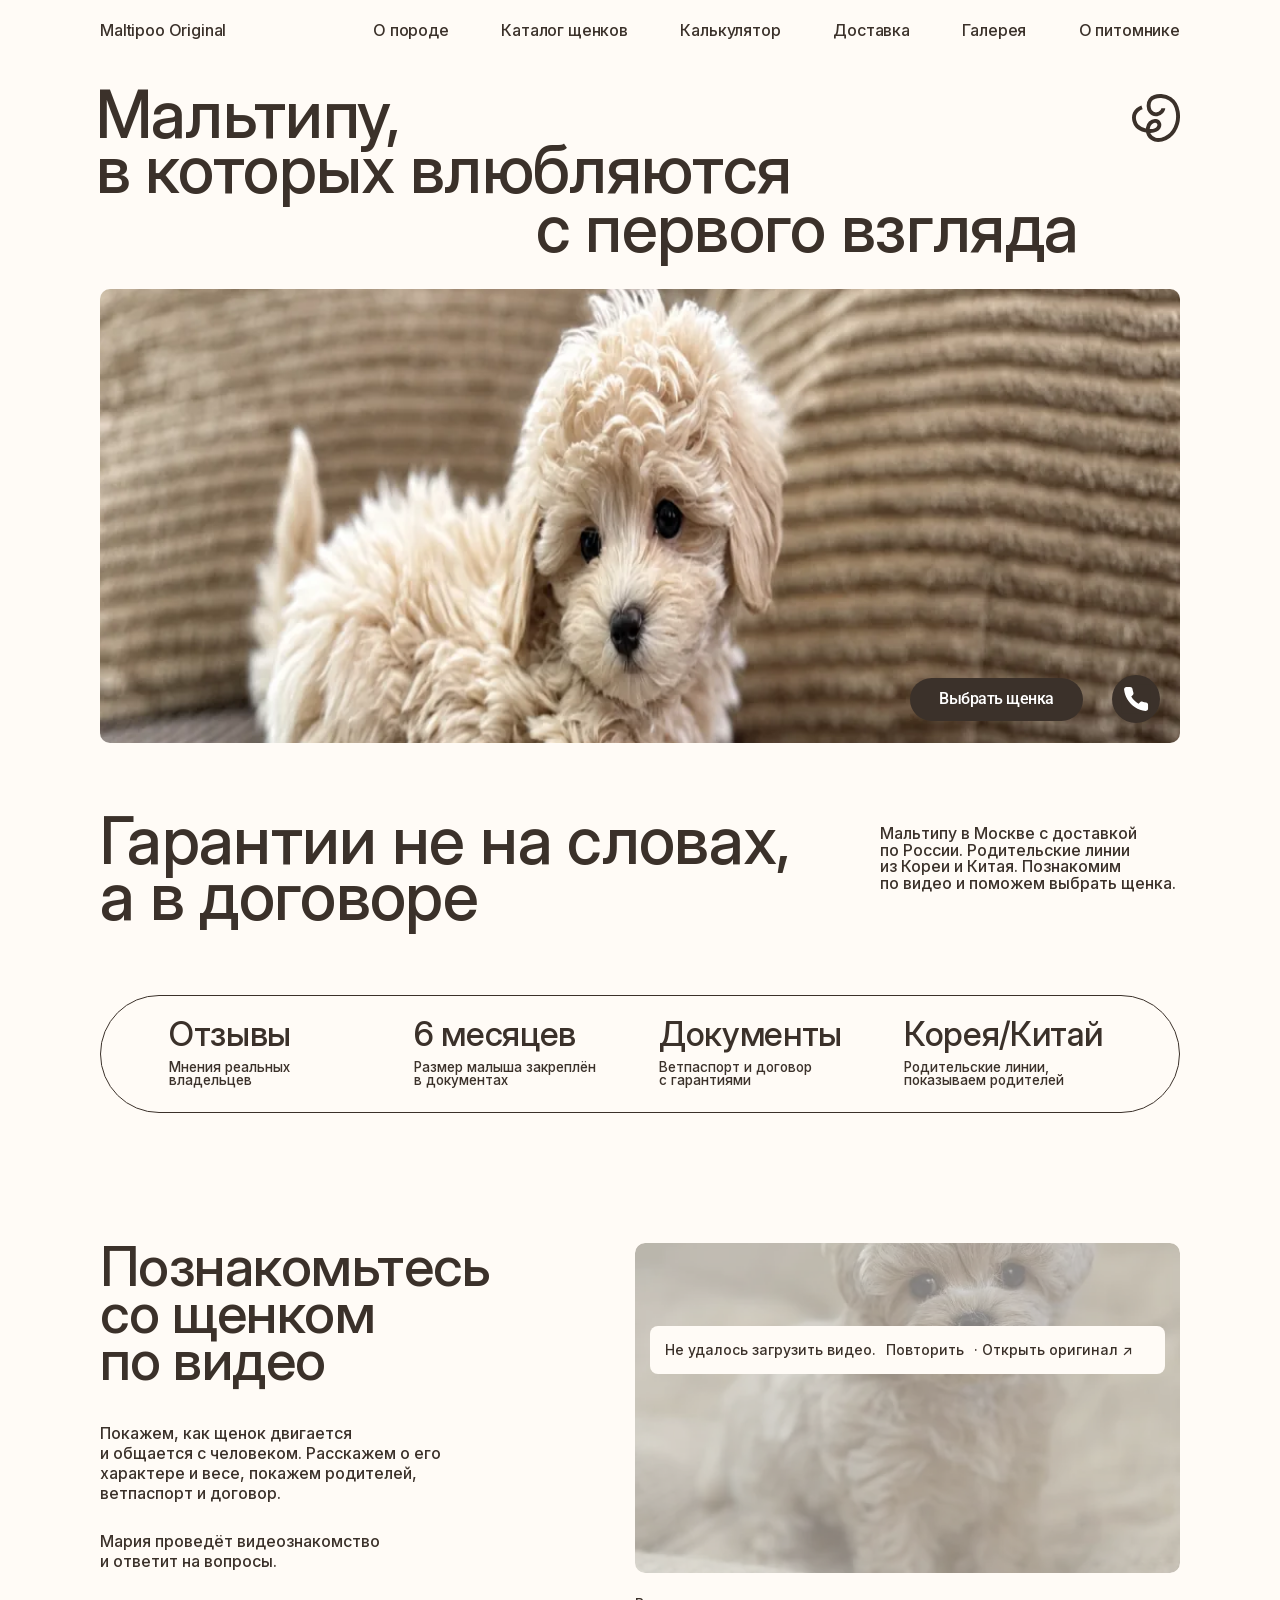
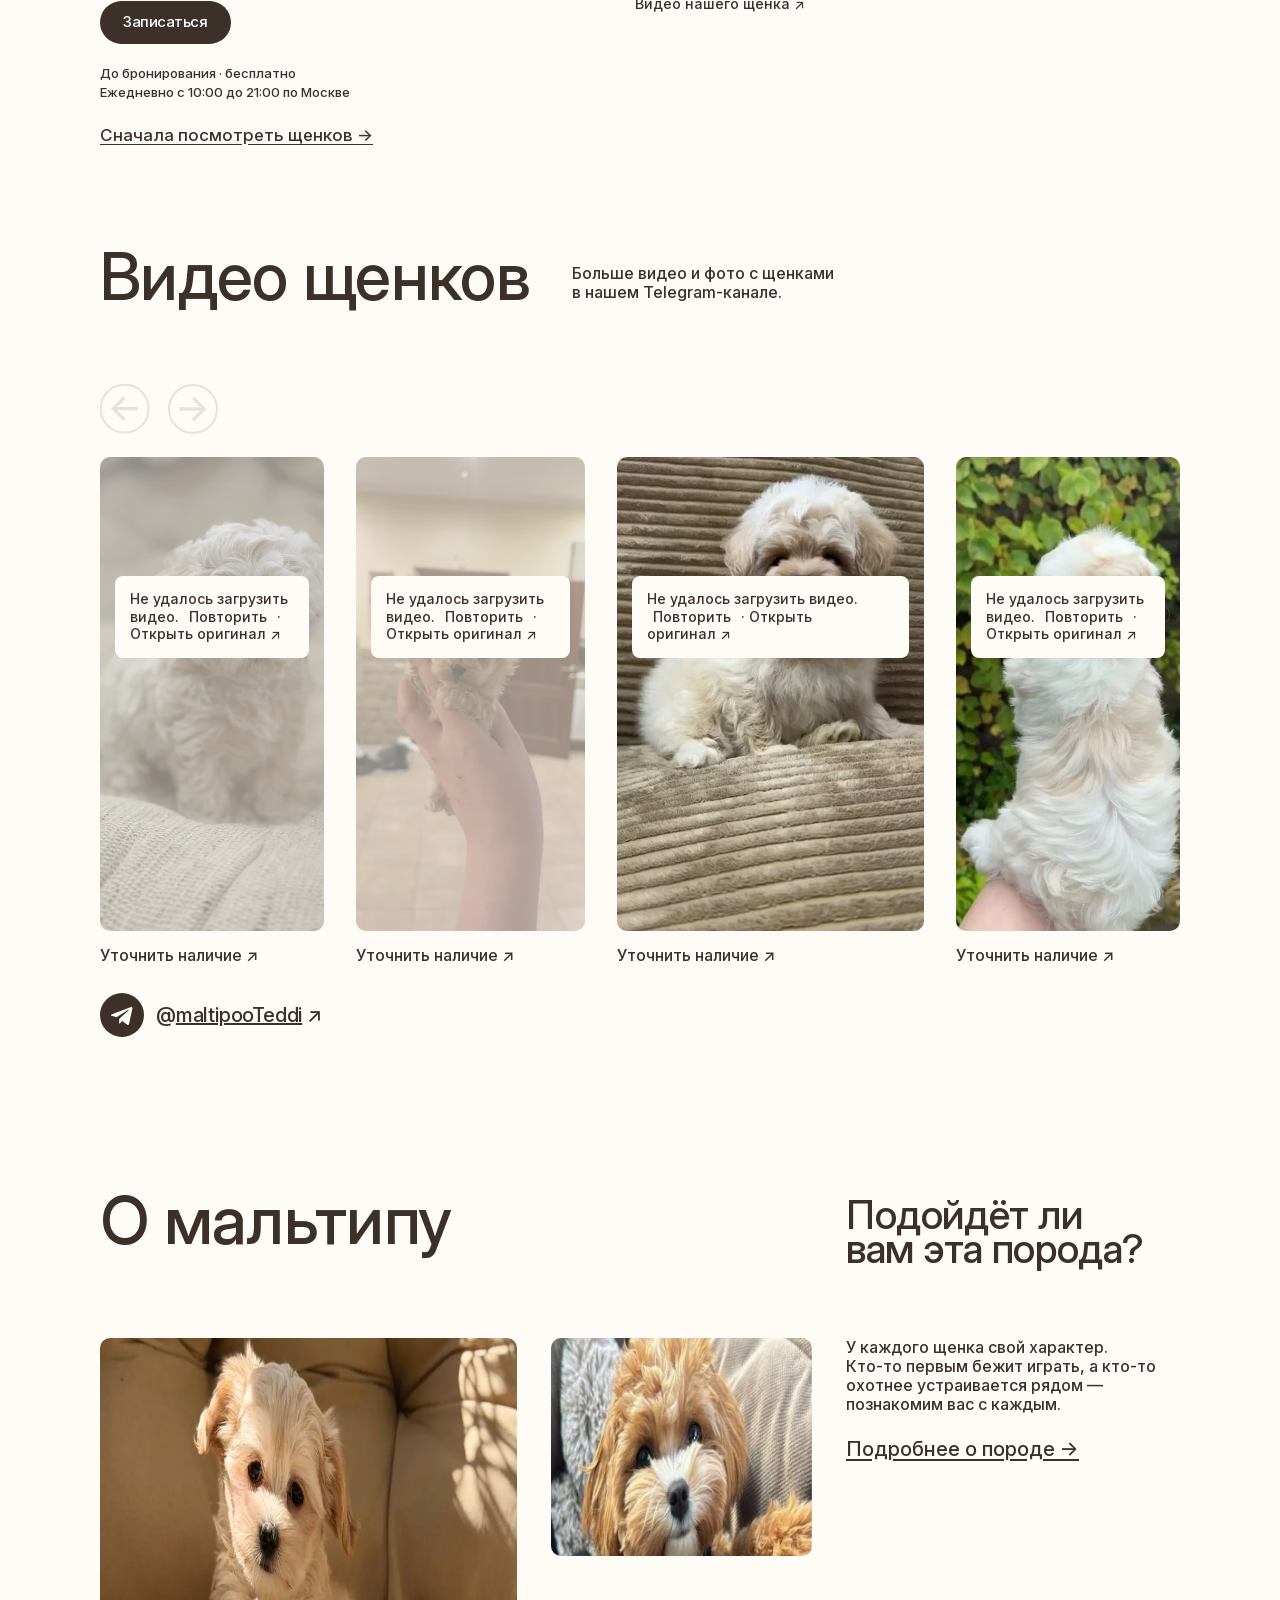
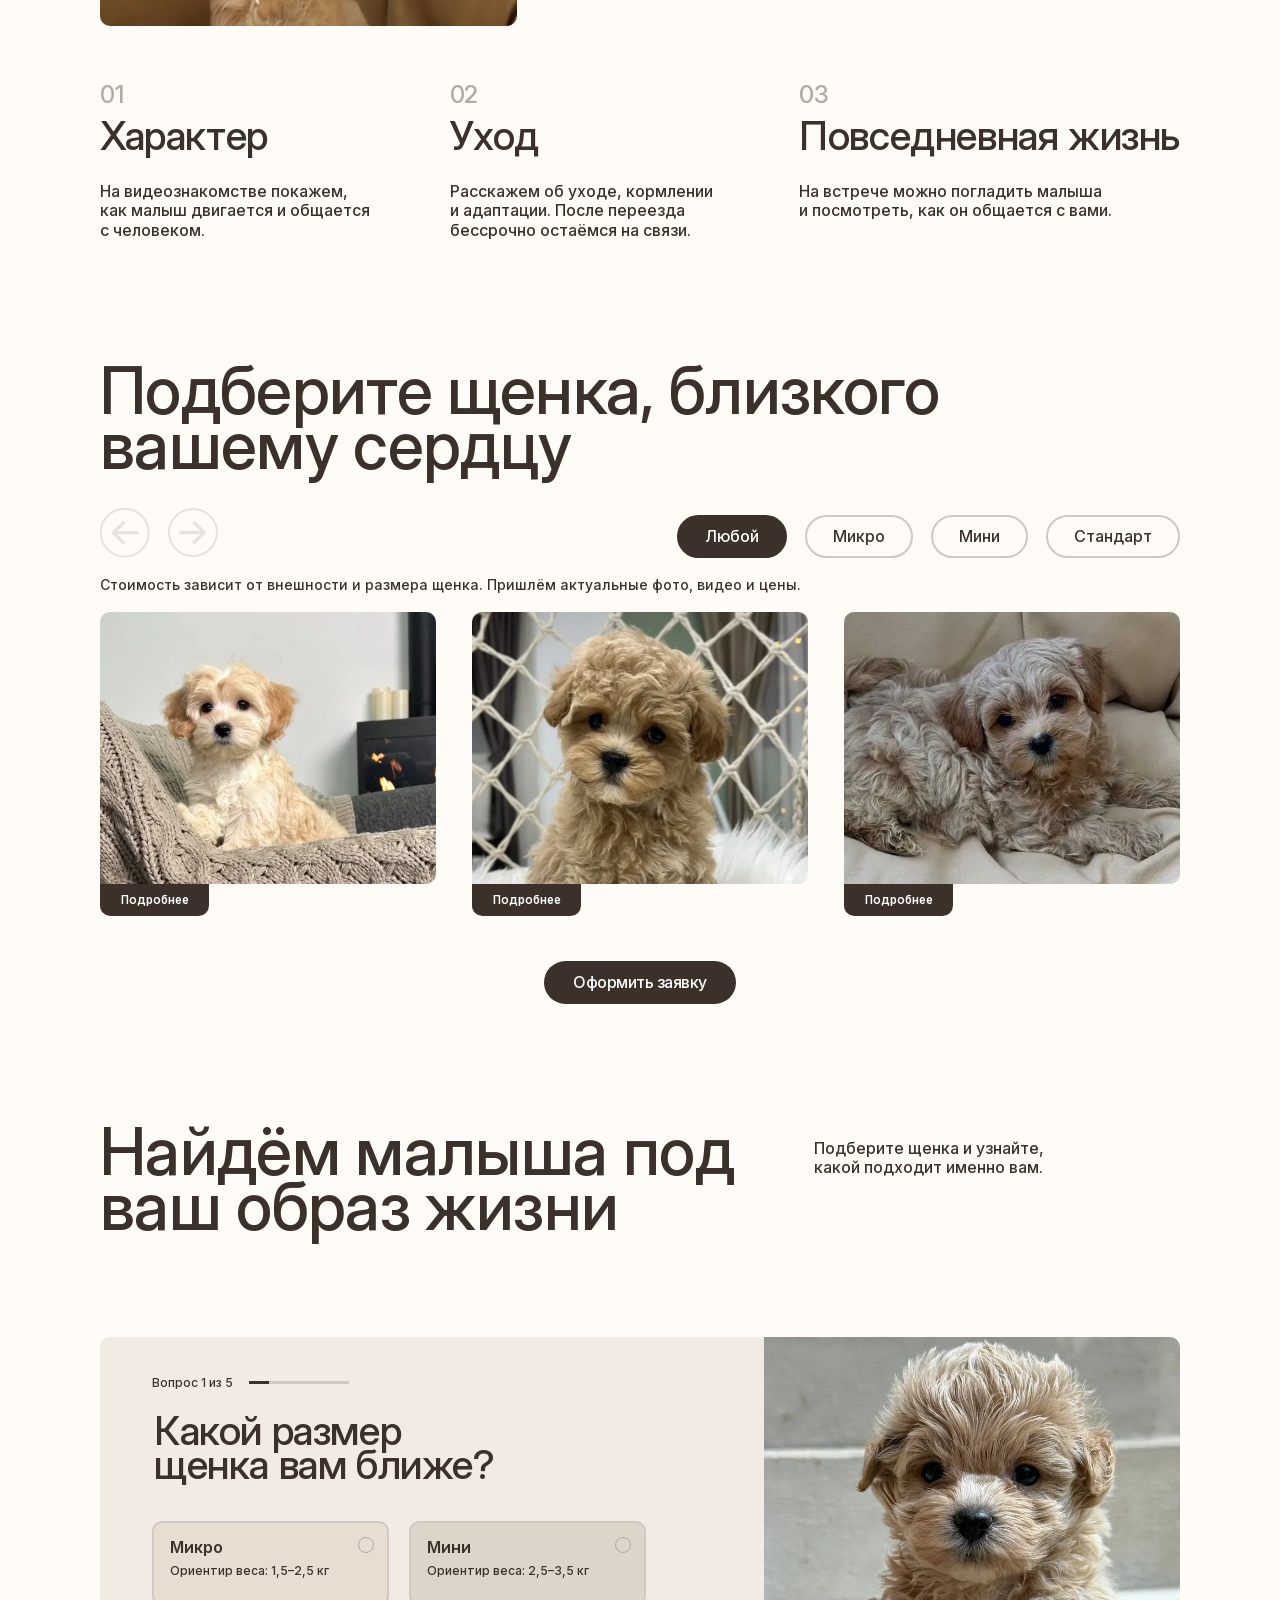
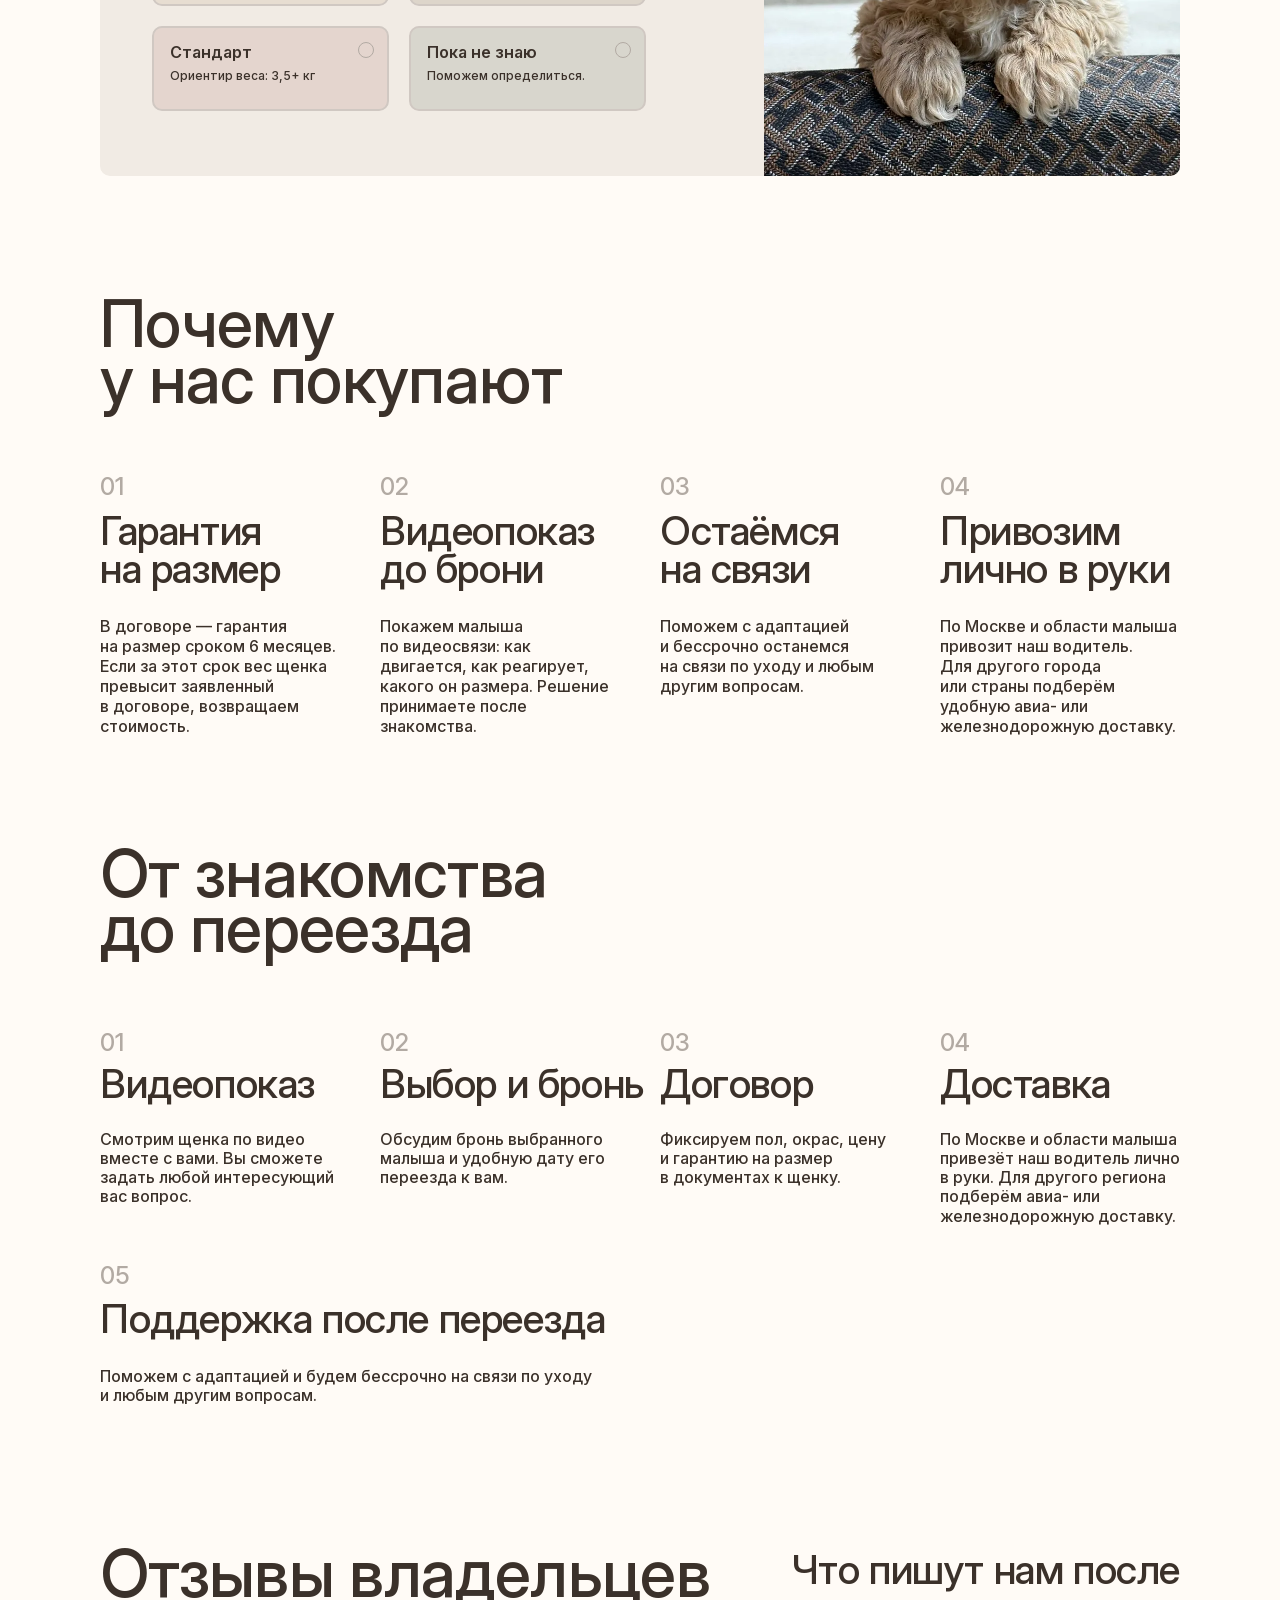
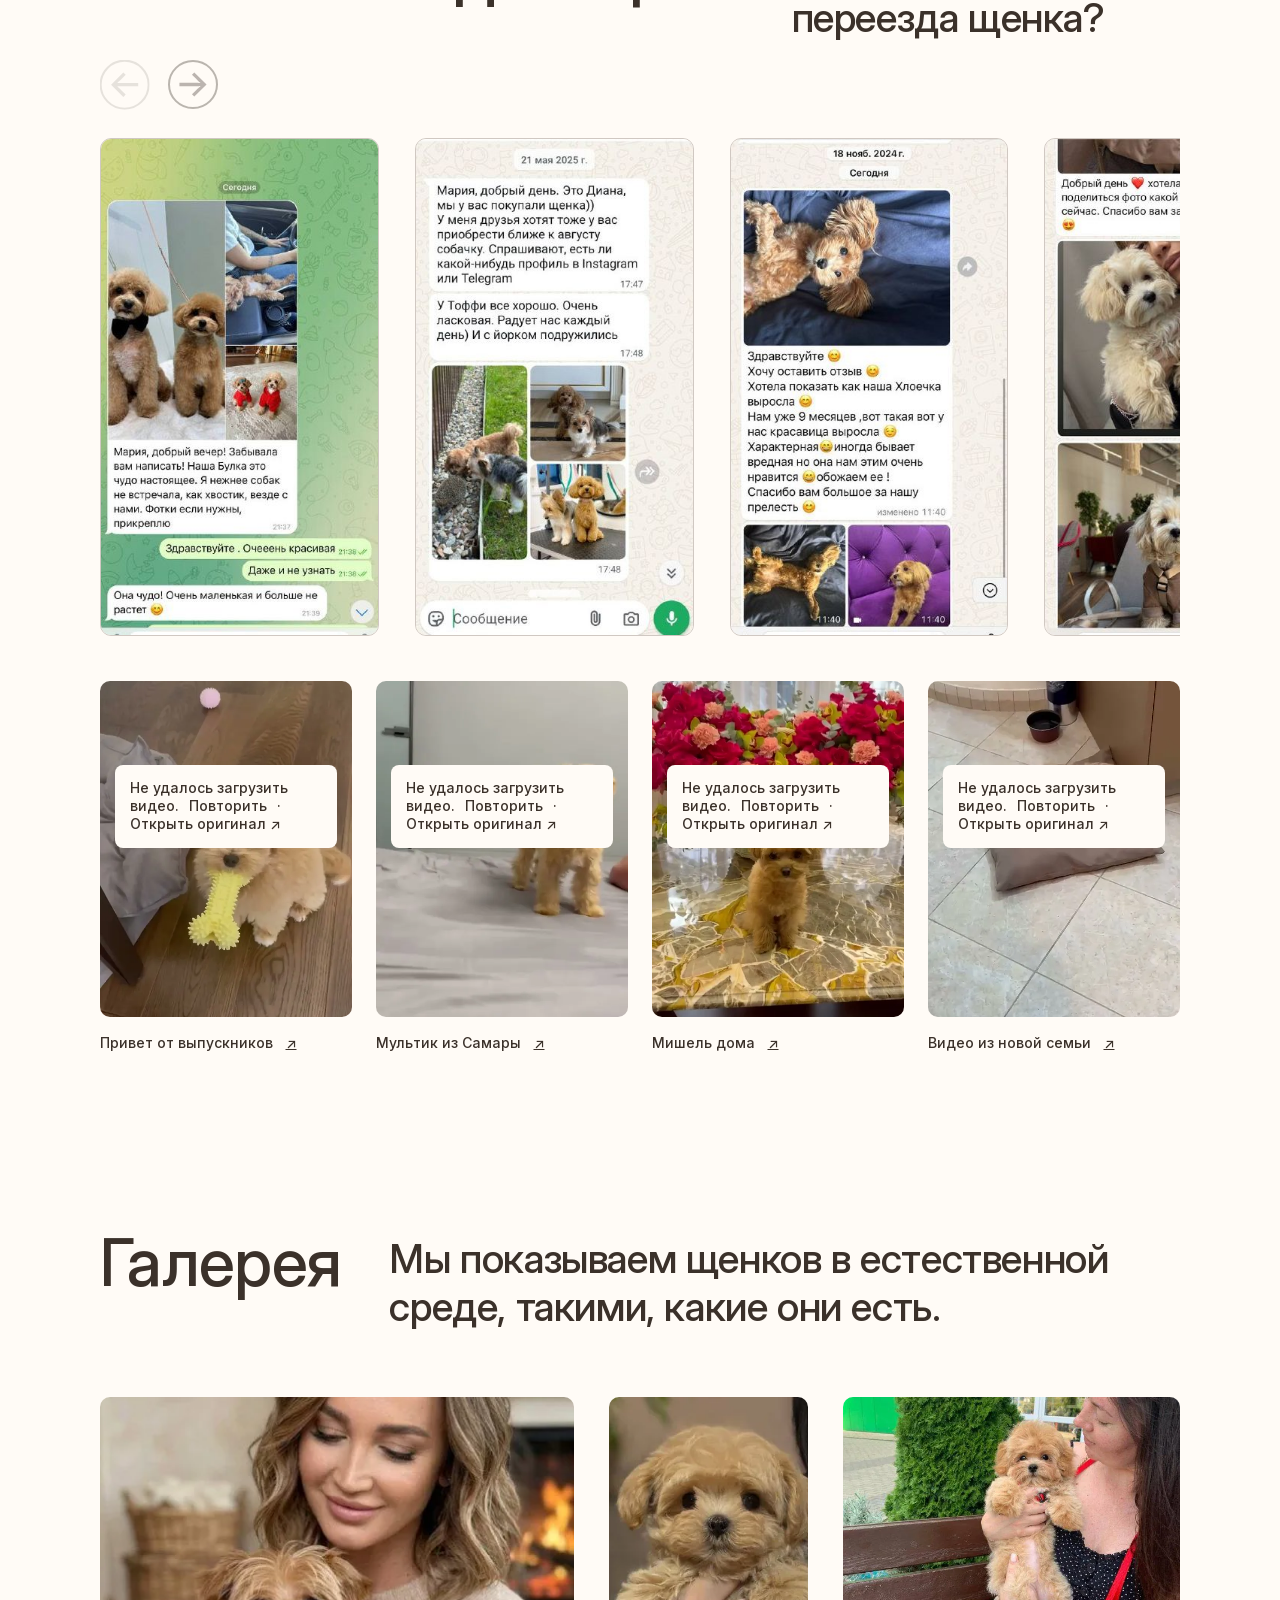
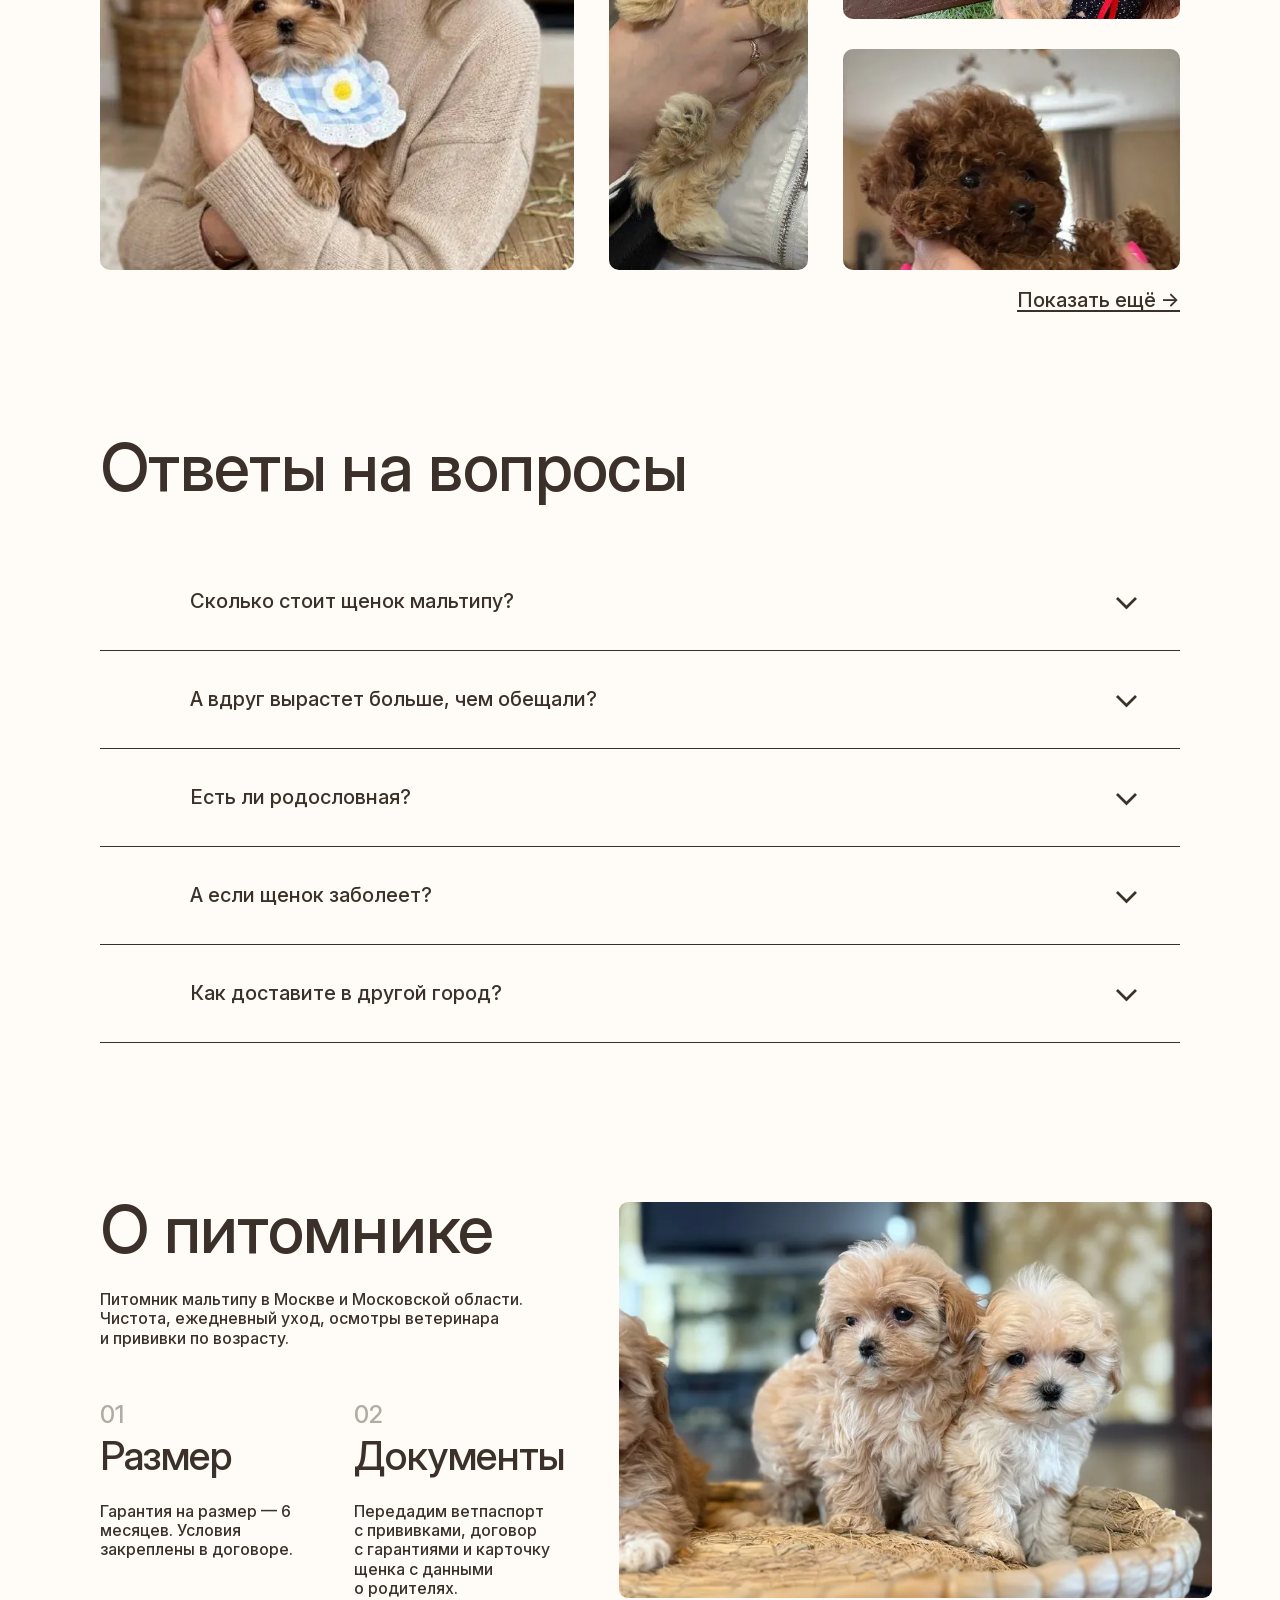
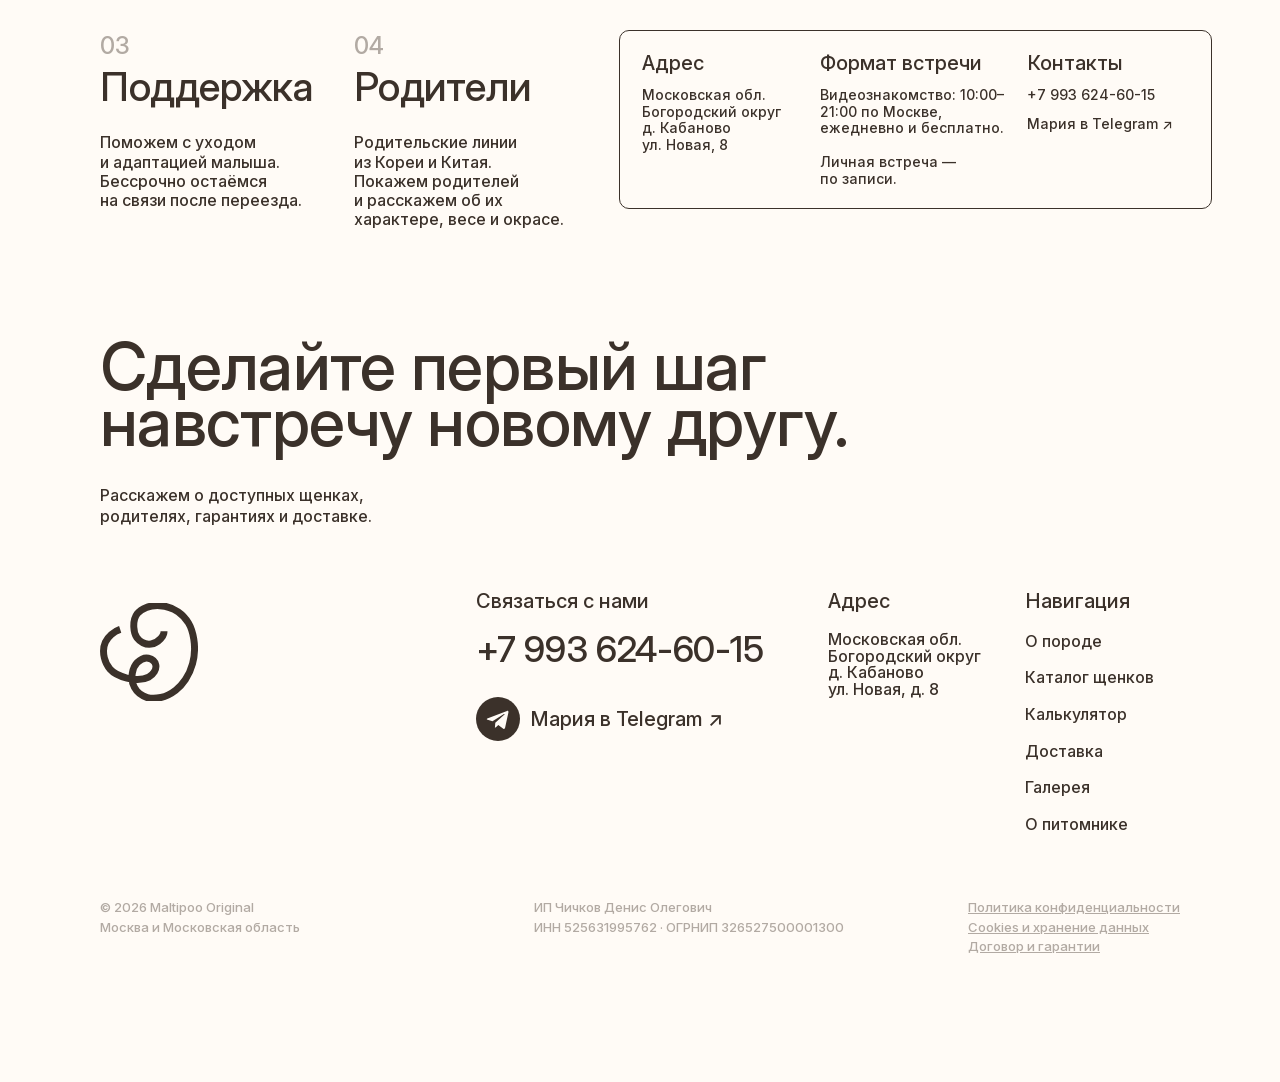
==== commit 5bd93900: "Apply Angelina typography and layout feedback" ====
--- a/index.html
+++ b/index.html
@@ -1,18 +1,18 @@
 <!doctype html>
-<html lang="ru"><head><meta charset="utf-8"><meta name="viewport" content="width=device-width,initial-scale=1"><meta name="robots" content="noindex,nofollow"><meta name="theme-color" content="#fffbf6"><title>Maltipoo Original — щенки мальтипу в Москве</title><meta name="description" content="Мальтипу мини и микро. Фото щенков, видеознакомство, договор и доставка. Maltipoo Original — Москва и Московская область."><link rel="icon" href="./assets/optimized/imgVector-6d74f1.svg"><link rel="stylesheet" href="./assets/optimized/fonts.css"><link rel="stylesheet" href="styles.css?v=6.3"><link rel="preload" as="font" type="font/woff2" href="./assets/optimized/InterVariable.woff2" crossorigin><link rel="preload" as="image" href="./assets/optimized/img54133589218606372301-c66da4-800.webp" imagesrcset="./assets/optimized/img54133589218606372301-c66da4-480.webp 480w, ./assets/optimized/img54133589218606372301-c66da4-800.webp 800w, ./assets/optimized/img54133589218606372301-c66da4-1024.webp 1024w" imagesizes="(max-width: 600px) 136vw, (max-width: 900px) calc(100vw - 64px), (max-width: 1250px) calc(100vw - 100px), 1240px" fetchpriority="high"><script src="app.js?v=6.3" defer></script></head><body>
-<a class="skip-link" href="#main">Перейти к содержанию</a>
-<header class="header wrap"><a class="brand" href="#top">Maltipoo Original</a><nav id="navigation" aria-label="Главная навигация"><a href="#breed">О породе</a><a href="#puppies">Каталог щенков</a><a href="#selection">Калькулятор</a><a href="#delivery">Доставка</a><a href="#gallery">Галерея</a><a href="#address">О питомнике</a></nav><button class="menu-toggle" type="button" aria-label="Открыть меню" aria-expanded="false" aria-controls="navigation"><span></span><span></span></button></header>
-<main id="main"><section class="hero wrap" id="top" aria-labelledby="hero-heading"><div class="hero-heading"><h1 id="hero-heading"><span>Мальтипу,</span><span>в которых влюбляются</span><span>с первого взгляда</span></h1><img src="./assets/optimized/imgVector-6d74f1.svg" alt="" class="hero-mark"></div><div class="hero-photo"><img src="./assets/optimized/img54133589218606372301-c66da4-800.webp" alt="Кремовый щенок мальтипу на диване" class="" width="1024" height="768" decoding="async" srcset="./assets/optimized/img54133589218606372301-c66da4-480.webp 480w, ./assets/optimized/img54133589218606372301-c66da4-800.webp 800w, ./assets/optimized/img54133589218606372301-c66da4-1024.webp 1024w" sizes="(max-width: 600px) 136vw, (max-width: 900px) calc(100vw - 64px), (max-width: 1250px) calc(100vw - 100px), 1240px" loading="eager" fetchpriority="high"><div class="hero-actions"><a class="button hero-button" href="#puppies">Выбрать щенка</a><a class="hero-call" href="tel:+79936246015" aria-label="Позвонить Марии"><img src="./assets/optimized/imgGroup963-515960.svg" alt="" class=""></a></div></div><div class="guarantees" id="guarantees"><div class="guarantee-heading"><h2>Гарантии не на словах, <br> а в договоре</h2><p>Мальтипу в Москве с доставкой по России. Родительские линии из Кореи и Китая. Познакомим по видео и поможем выбрать щенка.</p></div><div class="fact-pill"><a href="#reviews"><strong>Отзывы</strong><span>Мнения реальных <br> владельцев</span></a><a href="#address"><strong>6 месяцев</strong><span>Размер малыша закреплён <br> в документах</span></a><a href="#address"><strong>Документы</strong><span>Ветпаспорт и договор <br> с гарантиями</span></a><a href="#address"><strong>Корея/Китай</strong><span>Родительские линии, <br> показываем родителей</span></a></div></div></section>
-<section class="meeting wrap" id="meeting"><div class="meeting-copy"><h2>Познакомьтесь <br> со щенком по видео</h2><p>Покажем, как щенок двигается и общается с человеком. Расскажем о его характере и весе, покажем родителей, ветпаспорт и договор.</p><p class="meeting-person">Мария проведёт видеознакомство и ответит на вопросы.</p><button class="button" type="button" data-consultation>Записаться на видеознакомство</button><p class="meeting-time">До бронирования · бесплатно <br> Ежедневно с 10:00 до 21:00 по Москве</p><a class="text-link" href="#puppies">Сначала посмотреть щенков →</a></div><figure class="meeting-video"><div class="video-shell"><video data-fallback="https://t.me/maltipooTeddi/1750" muted loop playsinline preload="none" data-poster="./assets/optimized/tg-1750-photo-01-f98316-600.webp" aria-label="Видео щенка"><source data-src="./assets/optimized/tg-1750-video-d6b8e0.mp4" type="video/mp4"></video></div><figcaption><a href="https://t.me/maltipooTeddi/1750" target="_blank" rel="noopener noreferrer">Видео нашего щенка ↗</a></figcaption></figure></section>
-<section class="puppies wrap" id="videos"><div class="heading-row"><h2>Видео щенков</h2><p>Больше видео и фото с щенками <br> в нашем Telegram-канале.</p></div><div class="rail-controls"><button type="button" data-rail="puppy-rail" data-direction="-1" aria-label="Предыдущие фотографии"><img src="./assets/optimized/imgGroup974-f25e73.svg" alt="" class="previous" loading="lazy"></button><button type="button" data-rail="puppy-rail" data-direction="1" aria-label="Следующие фотографии"><img src="./assets/optimized/imgGroup974-f25e73.svg" alt="" class="" loading="lazy"></button></div><div class="puppy-rail" id="puppy-rail"><figure class="puppy-tile puppy-tile-1"><div class="puppy-video"><video data-fallback="https://t.me/maltipooTeddi/1750" muted loop playsinline preload="none" data-poster="./assets/optimized/tg-1750-photo-01-f98316-600.webp" aria-label="Видео щенка мальтипу"><source data-src="./assets/optimized/tg-1750-video-d6b8e0.mp4" type="video/mp4"></video></div><figcaption><a href="https://t.me/mariya_robbi" data-inquire="https://t.me/maltipooTeddi/1750" target="_blank" rel="noopener noreferrer">Уточнить наличие ↗</a></figcaption></figure><figure class="puppy-tile puppy-tile-2"><div class="puppy-video"><video data-fallback="https://t.me/maltipooTeddi/1788" muted loop playsinline preload="none" data-poster="./assets/optimized/tg-1788-3610bb-464.webp" aria-label="Мальчик · супермикро"><source data-src="./assets/optimized/tg-1788-video-9cc77a.mp4" type="video/mp4"></video></div><figcaption><a href="https://t.me/mariya_robbi" data-inquire="https://t.me/maltipooTeddi/1788" target="_blank" rel="noopener noreferrer">Уточнить наличие ↗</a></figcaption></figure><figure class="puppy-tile puppy-tile-3"><div class="puppy-video"><video data-fallback="https://t.me/maltipooTeddi/1786" muted loop playsinline preload="none" data-poster="./assets/optimized/tg-1786-12d1b1-464.webp" aria-label="Видео щенка мальтипу"><source data-src="./assets/optimized/tg-1786-video-4f61f4.mp4" type="video/mp4"></video></div><figcaption><a href="https://t.me/mariya_robbi" data-inquire="https://t.me/maltipooTeddi/1786" target="_blank" rel="noopener noreferrer">Уточнить наличие ↗</a></figcaption></figure><figure class="puppy-tile puppy-tile-4"><div class="puppy-video"><video data-fallback="https://t.me/maltipooTeddi/1785" muted loop playsinline preload="none" data-poster="./assets/optimized/tg-1785-996e6f-464.webp" aria-label="Девочка · стандарт"><source data-src="./assets/optimized/tg-1785-video-dd91f7.mp4" type="video/mp4"></video></div><figcaption><a href="https://t.me/mariya_robbi" data-inquire="https://t.me/maltipooTeddi/1785" target="_blank" rel="noopener noreferrer">Уточнить наличие ↗</a></figcaption></figure></div><div class="telegram-note"><p>Видео щенков</p><a href="https://t.me/maltipooTeddi" target="_blank" rel="noopener noreferrer"><img src="./assets/optimized/imgGradientMap-f2a93a-531.webp" alt="" class="" loading="lazy" width="531" height="521" decoding="async" srcset="./assets/optimized/imgGradientMap-f2a93a-480.webp 480w, ./assets/optimized/imgGradientMap-f2a93a-531.webp 531w" sizes="(max-width: 600px) 90vw, (max-width: 900px) 50vw, 640px"><span>@<u>maltipooTeddi</u> ↗</span></a></div></section>
-<section class="breed wrap" id="breed"><div class="breed-grid"><h2>О мальтипу</h2><h3>Подойдёт ли <br> вам эта порода?</h3><figure class="breed-wide"><img src="./assets/optimized/img52422603311684737011-0ee641-768.webp" alt="Светлый мальтипу на диване" class="" loading="lazy" width="768" height="1024" decoding="async" srcset="./assets/optimized/img52422603311684737011-0ee641-480.webp 480w, ./assets/optimized/img52422603311684737011-0ee641-768.webp 768w" sizes="(max-width: 600px) 90vw, (max-width: 900px) 50vw, 640px"></figure><figure class="breed-small"><img src="./assets/optimized/img53212320752286476978-f56441-576.webp" alt="Мальтипу с игрушкой" class="" loading="lazy" width="576" height="1024" decoding="async" srcset="./assets/optimized/img53212320752286476978-f56441-480.webp 480w, ./assets/optimized/img53212320752286476978-f56441-576.webp 576w" sizes="(max-width: 600px) 90vw, (max-width: 900px) 50vw, 640px"></figure><div class="breed-copy"><p>У каждого щенка свой характер.</p><p>Кто-то первым бежит играть, а кто-то охотнее устраивается рядом — познакомим вас с каждым.</p><a class="text-link" href="#breed-details">Подробнее о породе →</a></div></div><div class="breed-details" id="breed-details"><article><span class="number">01</span><h3>Характер</h3><p>На видеознакомстве покажем, как малыш двигается и общается с человеком.</p></article><article><span class="number">02</span><h3>Уход</h3><p>Расскажем об уходе, кормлении и адаптации. После переезда бессрочно остаёмся на связи.</p></article><article><span class="number">03</span><h3>Повседневная жизнь</h3><p>На встрече можно погладить малыша и посмотреть, как он общается с вами.</p></article></div></section>
-<section class="catalog wrap" id="puppies"><h2>Подберите щенка, близкого <br> вашему сердцу</h2><div class="catalog-toolbar"><div class="rail-controls"><button type="button" data-rail="catalog-rail" data-direction="-1" aria-label="Предыдущие фотографии"><img src="./assets/optimized/imgGroup974-f25e73.svg" alt="" class="previous" loading="lazy"></button><button type="button" data-rail="catalog-rail" data-direction="1" aria-label="Следующие фотографии"><img src="./assets/optimized/imgGroup974-f25e73.svg" alt="" class="" loading="lazy"></button></div><div class="catalog-filters" aria-label="Желаемый размер"><button type="button" class="active" data-size="Любой" aria-pressed="true">Любой</button><button type="button" data-size="Микро" aria-pressed="false">Микро</button><button type="button" data-size="Мини" aria-pressed="false">Мини</button><button type="button" data-size="Стандарт" aria-pressed="false">Стандарт</button></div></div><p class="catalog-price">Стоимость зависит от внешности и размера щенка. Пришлём актуальные фото, видео и цены.</p><div class="catalog-rail" id="catalog-rail"><article class="catalog-card catalog-card-1"><button class="photo-button " type="button" data-lightbox="./assets/optimized/imgImg202608132051191-ae6be0-960.webp" data-caption="Щенок мальтипу" data-group="catalog" aria-label="Открыть фото: Щенок мальтипу"><img src="./assets/optimized/imgImg202608132051191-ae6be0-800.webp" alt="Щенок мальтипу" class="" loading="lazy" width="960" height="1280" decoding="async" srcset="./assets/optimized/imgImg202608132051191-ae6be0-480.webp 480w, ./assets/optimized/imgImg202608132051191-ae6be0-800.webp 800w, ./assets/optimized/imgImg202608132051191-ae6be0-960.webp 960w" sizes="(max-width: 600px) 90vw, (max-width: 900px) 50vw, 640px"></button><button class="card-detail" type="button" data-card-details>Подробнее</button></article><article class="catalog-card catalog-card-2"><button class="photo-button " type="button" data-lightbox="./assets/optimized/imgImg202608132011412-bd8c59-960.webp" data-caption="Щенок мальтипу" data-group="catalog" aria-label="Открыть фото: Щенок мальтипу"><img src="./assets/optimized/imgImg202608132011412-bd8c59-800.webp" alt="Щенок мальтипу" class="" loading="lazy" width="960" height="1280" decoding="async" srcset="./assets/optimized/imgImg202608132011412-bd8c59-480.webp 480w, ./assets/optimized/imgImg202608132011412-bd8c59-800.webp 800w, ./assets/optimized/imgImg202608132011412-bd8c59-960.webp 960w" sizes="(max-width: 600px) 90vw, (max-width: 900px) 50vw, 640px"></button><button class="card-detail" type="button" data-card-details>Подробнее</button></article><article class="catalog-card catalog-card-3"><button class="photo-button " type="button" data-lightbox="./assets/optimized/imgImg202608132052123-08cc5d-960.webp" data-caption="Щенок мальтипу" data-group="catalog" aria-label="Открыть фото: Щенок мальтипу"><img src="./assets/optimized/imgImg202608132052123-08cc5d-800.webp" alt="Щенок мальтипу" class="" loading="lazy" width="960" height="1280" decoding="async" srcset="./assets/optimized/imgImg202608132052123-08cc5d-480.webp 480w, ./assets/optimized/imgImg202608132052123-08cc5d-800.webp 800w, ./assets/optimized/imgImg202608132052123-08cc5d-960.webp 960w" sizes="(max-width: 600px) 90vw, (max-width: 900px) 50vw, 640px"></button><button class="card-detail" type="button" data-card-details>Подробнее</button></article></div><div class="catalog-bottom"><a class="button" href="#selection">Оформить заявку</a></div></section>
-<section class="selection wrap" id="selection"><div class="heading-row"><h2>Найдём малыша под <br> ваш образ жизни</h2><p>Подберите щенка и узнайте, <br> какой подходит именно вам.</p></div><div class="selection-panel"><div class="quiz-content"><div class="quiz-progress"><span id="quiz-progress" aria-live="polite"></span><progress id="quiz-progress-bar" max="5" value="1" aria-label="Прогресс подбора"></progress></div><div id="quiz-stage"></div><p id="quiz-error" class="error" role="alert" hidden>Выберите один из вариантов.</p><div class="quiz-navigation" id="quiz-navigation"><button type="button" class="quiz-back" id="quiz-back" hidden>← Назад</button></div></div><figure class="selection-photo"><img src="./assets/optimized/imgImg202608132052255-5536de-800.webp" alt="Кремовый щенок мальтипу на руках" class="" loading="lazy" width="960" height="1280" decoding="async" srcset="./assets/optimized/imgImg202608132052255-5536de-480.webp 480w, ./assets/optimized/imgImg202608132052255-5536de-800.webp 800w, ./assets/optimized/imgImg202608132052255-5536de-960.webp 960w" sizes="(max-width: 600px) 90vw, (max-width: 900px) 50vw, 640px"></figure></div></section>
-<section class="trust wrap" id="trust"><h2>Почему <br> у нас покупают</h2><div class="trust-grid"><article><span class="number">01</span><h3>Гарантия <br> на размер</h3><p>В договоре — гарантия на размер сроком 6 месяцев. Если за этот срок вес щенка превысит заявленный в договоре, возвращаем стоимость.</p></article><article><span class="number">02</span><h3>Видеопоказ <br> до брони</h3><p>Покажем малыша по видеосвязи: как двигается, как реагирует, какого он размера. Решение принимаете после знакомства.</p></article><article><span class="number">03</span><h3>Остаёмся <br> на связи</h3><p>Поможем с адаптацией и бессрочно останемся на связи по уходу и любым другим вопросам.</p></article><article id="delivery"><span class="number">04</span><h3>Привозим <br> лично в руки</h3><p>По Москве и области малыша привозит наш водитель. Для другого города или страны подберём удобную авиа- или железнодорожную доставку.</p></article></div></section>
-<section class="steps wrap" id="how"><h2>От знакомства <br> до переезда</h2><div class="steps-grid"><article><span class="number">01</span><h3>Видеопоказ</h3><p>Смотрим щенка по видео вместе с вами. Вы сможете задать любой интересующий вас вопрос.</p></article><article><span class="number">02</span><h3>Выбор и бронь</h3><p>Обсудим бронь выбранного малыша и удобную дату его переезда к вам.</p></article><article><span class="number">03</span><h3>Договор</h3><p>Фиксируем пол, окрас, цену и гарантию на размер в документах к щенку.</p></article><article><span class="number">04</span><h3>Доставка</h3><p>По Москве и области малыша привезёт наш водитель лично в руки. Для другого региона подберём авиа- или железнодорожную доставку.</p></article></div><div class="aftercare"><span class="number">05</span><h3>Поддержка после переезда</h3><p>Поможем с адаптацией и будем бессрочно на связи по уходу и любым другим вопросам.</p></div></section>
-<section class="reviews wrap" id="reviews"><div class="heading-row"><h2>Отзывы владельцев</h2><p class="large-caption">Что пишут нам после <br> переезда щенка?</p></div><div class="rail-controls"><button type="button" data-rail="review-rail" data-direction="-1" aria-label="Предыдущие фотографии"><img src="./assets/optimized/imgGroup974-f25e73.svg" alt="" class="previous" loading="lazy"></button><button type="button" data-rail="review-rail" data-direction="1" aria-label="Следующие фотографии"><img src="./assets/optimized/imgGroup974-f25e73.svg" alt="" class="" loading="lazy"></button></div><div class="review-rail" id="review-rail"><button class="review-photo photo-button" type="button" style="--review-ratio:0.557576" data-lightbox="./assets/optimized/otzyv-1-5b2176-368.webp" data-caption="О Булке" data-group="reviews" aria-label="Открыть отзыв: О Булке"><img src="./assets/optimized/otzyv-1-5b2176-368.webp" alt="О Булке — оригинальный отзыв владельца" loading="lazy" width="368" height="660" decoding="async" srcset="./assets/optimized/otzyv-1-5b2176-368.webp 368w" sizes="(max-width: 600px) 90vw, (max-width: 900px) 50vw, 640px"></button><button class="review-photo photo-button" type="button" style="--review-ratio:0.559091" data-lightbox="./assets/optimized/otzyv-2-74870e-369.webp" data-caption="О Тоффи" data-group="reviews" aria-label="Открыть отзыв: О Тоффи"><img src="./assets/optimized/otzyv-2-74870e-369.webp" alt="О Тоффи — оригинальный отзыв владельца" loading="lazy" width="369" height="660" decoding="async" srcset="./assets/optimized/otzyv-2-74870e-369.webp 369w" sizes="(max-width: 600px) 90vw, (max-width: 900px) 50vw, 640px"></button><button class="review-photo photo-button" type="button" style="--review-ratio:0.556061" data-lightbox="./assets/optimized/otzyv-3-7ef1de-367.webp" data-caption="Хлое 9 месяцев" data-group="reviews" aria-label="Открыть отзыв: Хлое 9 месяцев"><img src="./assets/optimized/otzyv-3-7ef1de-367.webp" alt="Хлое 9 месяцев — оригинальный отзыв владельца" loading="lazy" width="367" height="660" decoding="async" srcset="./assets/optimized/otzyv-3-7ef1de-367.webp 367w" sizes="(max-width: 600px) 90vw, (max-width: 900px) 50vw, 640px"></button><button class="review-photo photo-button" type="button" style="--review-ratio:0.557576" data-lightbox="./assets/optimized/otzyv-4-9673b0-368.webp" data-caption="Мики подрос" data-group="reviews" aria-label="Открыть отзыв: Мики подрос"><img src="./assets/optimized/otzyv-4-9673b0-368.webp" alt="Мики подрос — оригинальный отзыв владельца" loading="lazy" width="368" height="660" decoding="async" srcset="./assets/optimized/otzyv-4-9673b0-368.webp 368w" sizes="(max-width: 600px) 90vw, (max-width: 900px) 50vw, 640px"></button><button class="review-photo photo-button" type="button" style="--review-ratio:0.84697" data-lightbox="./assets/optimized/otzyv-5-6c340a-559.webp" data-caption="Вместе почти 2 года" data-group="reviews" aria-label="Открыть отзыв: Вместе почти 2 года"><img src="./assets/optimized/otzyv-5-6c340a-559.webp" alt="Вместе почти 2 года — оригинальный отзыв владельца" loading="lazy" width="559" height="660" decoding="async" srcset="./assets/optimized/otzyv-5-6c340a-559.webp 559w" sizes="(max-width: 600px) 90vw, (max-width: 900px) 50vw, 640px"></button><button class="review-photo photo-button" type="button" style="--review-ratio:0.793939" data-lightbox="./assets/optimized/otzyv-6-8d231f-524.webp" data-caption="Сообщение о Мультике" data-group="reviews" aria-label="Открыть отзыв: Сообщение о Мультике"><img src="./assets/optimized/otzyv-6-8d231f-524.webp" alt="Сообщение о Мультике — оригинальный отзыв владельца" loading="lazy" width="524" height="660" decoding="async" srcset="./assets/optimized/otzyv-6-8d231f-524.webp 524w" sizes="(max-width: 600px) 90vw, (max-width: 900px) 50vw, 640px"></button><button class="review-photo photo-button" type="button" style="--review-ratio:0.622727" data-lightbox="./assets/optimized/otzyv-7-37114c-411.webp" data-caption="После дороги" data-group="reviews" aria-label="Открыть отзыв: После дороги"><img src="./assets/optimized/otzyv-7-37114c-411.webp" alt="После дороги — оригинальный отзыв владельца" loading="lazy" width="411" height="660" decoding="async" srcset="./assets/optimized/otzyv-7-37114c-411.webp 411w" sizes="(max-width: 600px) 90vw, (max-width: 900px) 50vw, 640px"></button><button class="review-photo photo-button" type="button" style="--review-ratio:0.557576" data-lightbox="./assets/optimized/otzyv-8-39531a-368.webp" data-caption="Первый день рождения" data-group="reviews" aria-label="Открыть отзыв: Первый день рождения"><img src="./assets/optimized/otzyv-8-39531a-368.webp" alt="Первый день рождения — оригинальный отзыв владельца" loading="lazy" width="368" height="660" decoding="async" srcset="./assets/optimized/otzyv-8-39531a-368.webp 368w" sizes="(max-width: 600px) 90vw, (max-width: 900px) 50vw, 640px"></button><button class="review-photo photo-button" type="button" style="--review-ratio:0.557576" data-lightbox="./assets/optimized/otzyv-9-ec1081-368.webp" data-caption="После первой стрижки" data-group="reviews" aria-label="Открыть отзыв: После первой стрижки"><img src="./assets/optimized/otzyv-9-ec1081-368.webp" alt="После первой стрижки — оригинальный отзыв владельца" loading="lazy" width="368" height="660" decoding="async" srcset="./assets/optimized/otzyv-9-ec1081-368.webp 368w" sizes="(max-width: 600px) 90vw, (max-width: 900px) 50vw, 640px"></button></div><div class="review-videos"><figure><div class="video-shell"><video data-fallback="https://maltipoo-original.com/videos/telegram-hq/graduate-65.mp4" data-review-video muted loop playsinline preload="none" data-poster="./assets/optimized/graduate-65-492e23-480.webp" aria-label="Привет от выпускников"><source data-src="./assets/optimized/graduate-65-1e90e9.mp4" type="video/mp4"></video></div><figcaption>Привет от выпускников <a href="https://maltipoo-original.com/videos/telegram-hq/graduate-65.mp4" target="_blank" rel="noopener noreferrer" aria-label="Открыть оригинал: Привет от выпускников">↗</a></figcaption></figure><figure><div class="video-shell"><video data-fallback="https://maltipoo-original.com/videos/telegram-hq/graduate-74.mp4" data-review-video muted loop playsinline preload="none" data-poster="./assets/optimized/graduate-74-8fec19-480.webp" aria-label="Мультик из Самары"><source data-src="./assets/optimized/graduate-74-52557b.mp4" type="video/mp4"></video></div><figcaption>Мультик из Самары <a href="https://maltipoo-original.com/videos/telegram-hq/graduate-74.mp4" target="_blank" rel="noopener noreferrer" aria-label="Открыть оригинал: Мультик из Самары">↗</a></figcaption></figure><figure><div class="video-shell"><video data-fallback="https://maltipoo-original.com/videos/telegram-hq/graduate-80.mp4" data-review-video muted loop playsinline preload="none" data-poster="./assets/optimized/graduate-80-4085f1-464.webp" aria-label="Мишель дома"><source data-src="./assets/optimized/graduate-80-98ba62.mp4" type="video/mp4"></video></div><figcaption>Мишель дома <a href="https://maltipoo-original.com/videos/telegram-hq/graduate-80.mp4" target="_blank" rel="noopener noreferrer" aria-label="Открыть оригинал: Мишель дома">↗</a></figcaption></figure><figure><div class="video-shell"><video data-fallback="https://maltipoo-original.com/videos/telegram-hq/graduate-39.mp4" data-review-video muted loop playsinline preload="none" data-poster="./assets/optimized/graduate-39-5f57ed-480.webp" aria-label="Видео из новой семьи"><source data-src="./assets/optimized/graduate-39-909d85.mp4" type="video/mp4"></video></div><figcaption>Видео из новой семьи <a href="https://maltipoo-original.com/videos/telegram-hq/graduate-39.mp4" target="_blank" rel="noopener noreferrer" aria-label="Открыть оригинал: Видео из новой семьи">↗</a></figcaption></figure></div></section>
-<section class="gallery wrap" id="gallery"><div class="heading-row"><h2>Галерея</h2><p class="large-caption">Мы показываем щенков в естественной <br> среде, такими, какие они есть.</p></div><div class="gallery-grid"><button type="button" class="photo-button gallery-photo gallery-photo-1" data-lightbox="./assets/optimized/people-2-57cd64-480.webp" data-caption="Мальтипу — фото 1" data-group="gallery" aria-label="Открыть фото 1"><img src="./assets/optimized/people-2-57cd64-480.webp" width="480" height="800" alt="Мальтипу — фото 1" loading="lazy" decoding="async" srcset="./assets/optimized/people-2-57cd64-480.webp 480w" sizes="(max-width:600px) 50vw, 640px"></button><button type="button" class="photo-button gallery-photo gallery-photo-2" data-lightbox="./assets/optimized/people-1-3d30d2-800.webp" data-caption="Мальтипу — фото 2" data-group="gallery" aria-label="Открыть фото 2"><img src="./assets/optimized/people-1-3d30d2-800.webp" width="800" height="599" alt="Мальтипу — фото 2" loading="lazy" decoding="async" srcset="./assets/optimized/people-1-3d30d2-480.webp 480w, ./assets/optimized/people-1-3d30d2-800.webp 800w" sizes="(max-width:600px) 50vw, 640px"></button><button type="button" class="photo-button gallery-photo gallery-photo-3" data-lightbox="./assets/optimized/people-4-13b5cc-600.webp" data-caption="Мальтипу — фото 3" data-group="gallery" aria-label="Открыть фото 3"><img src="./assets/optimized/people-4-13b5cc-600.webp" width="600" height="800" alt="Мальтипу — фото 3" loading="lazy" decoding="async" srcset="./assets/optimized/people-4-13b5cc-480.webp 480w, ./assets/optimized/people-4-13b5cc-600.webp 600w" sizes="(max-width:600px) 50vw, 640px"></button><button type="button" class="photo-button gallery-photo gallery-photo-4" data-lightbox="./assets/optimized/maltipooTeddi-1572-50da8b-481.webp" data-caption="Мальтипу — фото 4" data-group="gallery" aria-label="Открыть фото 4"><img src="./assets/optimized/maltipooTeddi-1572-50da8b-481.webp" width="481" height="800" alt="Мальтипу — фото 4" loading="lazy" decoding="async" srcset="./assets/optimized/maltipooTeddi-1572-50da8b-480.webp 480w, ./assets/optimized/maltipooTeddi-1572-50da8b-481.webp 481w" sizes="(max-width:600px) 50vw, 640px"></button></div><div class="gallery-extra" id="gallery-extra" hidden><button type="button" class="photo-button" data-lightbox="./assets/optimized/people-5-9c1c2f-800.webp" data-caption="Мальтипу — фото 5" data-group="gallery" aria-label="Открыть фото 5"><img src="./assets/optimized/people-5-9c1c2f-800.webp" width="800" height="761" alt="Мальтипу — фото 5" loading="lazy" decoding="async" srcset="./assets/optimized/people-5-9c1c2f-480.webp 480w, ./assets/optimized/people-5-9c1c2f-800.webp 800w" sizes="(max-width:600px) 50vw, 640px"></button><button type="button" class="photo-button" data-lightbox="./assets/optimized/maltipooTeddi-1341-032b1b-600.webp" data-caption="Мальтипу — фото 6" data-group="gallery" aria-label="Открыть фото 6"><img src="./assets/optimized/maltipooTeddi-1341-032b1b-600.webp" width="600" height="800" alt="Мальтипу — фото 6" loading="lazy" decoding="async" srcset="./assets/optimized/maltipooTeddi-1341-032b1b-480.webp 480w, ./assets/optimized/maltipooTeddi-1341-032b1b-600.webp 600w" sizes="(max-width:600px) 50vw, 640px"></button><button type="button" class="photo-button" data-lightbox="./assets/optimized/people-8-afa6c3-600.webp" data-caption="Мальтипу — фото 7" data-group="gallery" aria-label="Открыть фото 7"><img src="./assets/optimized/people-8-afa6c3-600.webp" width="600" height="800" alt="Мальтипу — фото 7" loading="lazy" decoding="async" srcset="./assets/optimized/people-8-afa6c3-480.webp 480w, ./assets/optimized/people-8-afa6c3-600.webp 600w" sizes="(max-width:600px) 50vw, 640px"></button><button type="button" class="photo-button" data-lightbox="./assets/optimized/maltipooTeddi-1383-55b33f-635.webp" data-caption="Мальтипу — фото 8" data-group="gallery" aria-label="Открыть фото 8"><img src="./assets/optimized/maltipooTeddi-1383-55b33f-635.webp" width="635" height="800" alt="Мальтипу — фото 8" loading="lazy" decoding="async" srcset="./assets/optimized/maltipooTeddi-1383-55b33f-480.webp 480w, ./assets/optimized/maltipooTeddi-1383-55b33f-635.webp 635w" sizes="(max-width:600px) 50vw, 640px"></button><button type="button" class="photo-button" data-lightbox="./assets/optimized/people-3-933af9-600.webp" data-caption="Мальтипу — фото 9" data-group="gallery" aria-label="Открыть фото 9"><img src="./assets/optimized/people-3-933af9-600.webp" width="600" height="800" alt="Мальтипу — фото 9" loading="lazy" decoding="async" srcset="./assets/optimized/people-3-933af9-480.webp 480w, ./assets/optimized/people-3-933af9-600.webp 600w" sizes="(max-width:600px) 50vw, 640px"></button><button type="button" class="photo-button" data-lightbox="./assets/optimized/people-6-b71296-600.webp" data-caption="Мальтипу — фото 10" data-group="gallery" aria-label="Открыть фото 10"><img src="./assets/optimized/people-6-b71296-600.webp" width="600" height="800" alt="Мальтипу — фото 10" loading="lazy" decoding="async" srcset="./assets/optimized/people-6-b71296-480.webp 480w, ./assets/optimized/people-6-b71296-600.webp 600w" sizes="(max-width:600px) 50vw, 640px"></button><button type="button" class="photo-button" data-lightbox="./assets/optimized/people-7-e6e1b8-600.webp" data-caption="Мальтипу — фото 11" data-group="gallery" aria-label="Открыть фото 11"><img src="./assets/optimized/people-7-e6e1b8-600.webp" width="600" height="800" alt="Мальтипу — фото 11" loading="lazy" decoding="async" srcset="./assets/optimized/people-7-e6e1b8-480.webp 480w, ./assets/optimized/people-7-e6e1b8-600.webp 600w" sizes="(max-width:600px) 50vw, 640px"></button><button type="button" class="photo-button" data-lightbox="./assets/optimized/maltipooTeddi-1500-e3f2c0-600.webp" data-caption="Мальтипу — фото 12" data-group="gallery" aria-label="Открыть фото 12"><img src="./assets/optimized/maltipooTeddi-1500-e3f2c0-600.webp" width="600" height="800" alt="Мальтипу — фото 12" loading="lazy" decoding="async" srcset="./assets/optimized/maltipooTeddi-1500-e3f2c0-480.webp 480w, ./assets/optimized/maltipooTeddi-1500-e3f2c0-600.webp 600w" sizes="(max-width:600px) 50vw, 640px"></button><button type="button" class="photo-button" data-lightbox="./assets/optimized/maltipooTeddi-1121-63e3a4-800.webp" data-caption="Мальтипу — фото 13" data-group="gallery" aria-label="Открыть фото 13"><img src="./assets/optimized/maltipooTeddi-1121-63e3a4-800.webp" width="800" height="800" alt="Мальтипу — фото 13" loading="lazy" decoding="async" srcset="./assets/optimized/maltipooTeddi-1121-63e3a4-480.webp 480w, ./assets/optimized/maltipooTeddi-1121-63e3a4-800.webp 800w" sizes="(max-width:600px) 50vw, 640px"></button><button type="button" class="photo-button" data-lightbox="./assets/optimized/catalog-5-750f4f-800.webp" data-caption="Мальтипу — фото 14" data-group="gallery" aria-label="Открыть фото 14"><img src="./assets/optimized/catalog-5-750f4f-800.webp" width="800" height="768" alt="Мальтипу — фото 14" loading="lazy" decoding="async" srcset="./assets/optimized/catalog-5-750f4f-480.webp 480w, ./assets/optimized/catalog-5-750f4f-800.webp 800w" sizes="(max-width:600px) 50vw, 640px"></button><button type="button" class="photo-button" data-lightbox="./assets/optimized/gallery-1-cadddb-600.webp" data-caption="Мальтипу — фото 15" data-group="gallery" aria-label="Открыть фото 15"><img src="./assets/optimized/gallery-1-cadddb-600.webp" width="600" height="800" alt="Мальтипу — фото 15" loading="lazy" decoding="async" srcset="./assets/optimized/gallery-1-cadddb-480.webp 480w, ./assets/optimized/gallery-1-cadddb-600.webp 600w" sizes="(max-width:600px) 50vw, 640px"></button><button type="button" class="photo-button" data-lightbox="./assets/optimized/gallery-2-74db34-600.webp" data-caption="Мальтипу — фото 16" data-group="gallery" aria-label="Открыть фото 16"><img src="./assets/optimized/gallery-2-74db34-600.webp" width="600" height="800" alt="Мальтипу — фото 16" loading="lazy" decoding="async" srcset="./assets/optimized/gallery-2-74db34-480.webp 480w, ./assets/optimized/gallery-2-74db34-600.webp 600w" sizes="(max-width:600px) 50vw, 640px"></button><button type="button" class="photo-button" data-lightbox="./assets/optimized/gallery-3-ed5f09-600.webp" data-caption="Мальтипу — фото 17" data-group="gallery" aria-label="Открыть фото 17"><img src="./assets/optimized/gallery-3-ed5f09-600.webp" width="600" height="800" alt="Мальтипу — фото 17" loading="lazy" decoding="async" srcset="./assets/optimized/gallery-3-ed5f09-480.webp 480w, ./assets/optimized/gallery-3-ed5f09-600.webp 600w" sizes="(max-width:600px) 50vw, 640px"></button><button type="button" class="photo-button" data-lightbox="./assets/optimized/gallery-4-84c16d-600.webp" data-caption="Мальтипу — фото 18" data-group="gallery" aria-label="Открыть фото 18"><img src="./assets/optimized/gallery-4-84c16d-600.webp" width="600" height="800" alt="Мальтипу — фото 18" loading="lazy" decoding="async" srcset="./assets/optimized/gallery-4-84c16d-480.webp 480w, ./assets/optimized/gallery-4-84c16d-600.webp 600w" sizes="(max-width:600px) 50vw, 640px"></button><button type="button" class="photo-button" data-lightbox="./assets/optimized/gallery-5-94fc5d-638.webp" data-caption="Мальтипу — фото 19" data-group="gallery" aria-label="Открыть фото 19"><img src="./assets/optimized/gallery-5-94fc5d-638.webp" width="638" height="800" alt="Мальтипу — фото 19" loading="lazy" decoding="async" srcset="./assets/optimized/gallery-5-94fc5d-480.webp 480w, ./assets/optimized/gallery-5-94fc5d-638.webp 638w" sizes="(max-width:600px) 50vw, 640px"></button><button type="button" class="photo-button" data-lightbox="./assets/optimized/gallery-6-bf7b79-600.webp" data-caption="Мальтипу — фото 20" data-group="gallery" aria-label="Открыть фото 20"><img src="./assets/optimized/gallery-6-bf7b79-600.webp" width="600" height="800" alt="Мальтипу — фото 20" loading="lazy" decoding="async" srcset="./assets/optimized/gallery-6-bf7b79-480.webp 480w, ./assets/optimized/gallery-6-bf7b79-600.webp 600w" sizes="(max-width:600px) 50vw, 640px"></button><button type="button" class="photo-button" data-lightbox="./assets/optimized/gallery-7-e3db62-600.webp" data-caption="Мальтипу — фото 21" data-group="gallery" aria-label="Открыть фото 21"><img src="./assets/optimized/gallery-7-e3db62-600.webp" width="600" height="800" alt="Мальтипу — фото 21" loading="lazy" decoding="async" srcset="./assets/optimized/gallery-7-e3db62-480.webp 480w, ./assets/optimized/gallery-7-e3db62-600.webp 600w" sizes="(max-width:600px) 50vw, 640px"></button><button type="button" class="photo-button" data-lightbox="./assets/optimized/gallery-8-c15335-600.webp" data-caption="Мальтипу — фото 22" data-group="gallery" aria-label="Открыть фото 22"><img src="./assets/optimized/gallery-8-c15335-600.webp" width="600" height="800" alt="Мальтипу — фото 22" loading="lazy" decoding="async" srcset="./assets/optimized/gallery-8-c15335-480.webp 480w, ./assets/optimized/gallery-8-c15335-600.webp 600w" sizes="(max-width:600px) 50vw, 640px"></button><button type="button" class="photo-button" data-lightbox="./assets/optimized/gallery-9-0e00c0-600.webp" data-caption="Мальтипу — фото 23" data-group="gallery" aria-label="Открыть фото 23"><img src="./assets/optimized/gallery-9-0e00c0-600.webp" width="600" height="800" alt="Мальтипу — фото 23" loading="lazy" decoding="async" srcset="./assets/optimized/gallery-9-0e00c0-480.webp 480w, ./assets/optimized/gallery-9-0e00c0-600.webp 600w" sizes="(max-width:600px) 50vw, 640px"></button><button type="button" class="photo-button" data-lightbox="./assets/optimized/gallery-10-2c8dee-469.webp" data-caption="Мальтипу — фото 24" data-group="gallery" aria-label="Открыть фото 24"><img src="./assets/optimized/gallery-10-2c8dee-469.webp" width="469" height="800" alt="Мальтипу — фото 24" loading="lazy" decoding="async" srcset="./assets/optimized/gallery-10-2c8dee-469.webp 469w" sizes="(max-width:600px) 50vw, 640px"></button><button type="button" class="photo-button" data-lightbox="./assets/optimized/gallery-11-78db3a-450.webp" data-caption="Мальтипу — фото 25" data-group="gallery" aria-label="Открыть фото 25"><img src="./assets/optimized/gallery-11-78db3a-450.webp" width="450" height="800" alt="Мальтипу — фото 25" loading="lazy" decoding="async" srcset="./assets/optimized/gallery-11-78db3a-450.webp 450w" sizes="(max-width:600px) 50vw, 640px"></button><button type="button" class="photo-button" data-lightbox="./assets/optimized/gallery-12-2ee1e9-600.webp" data-caption="Мальтипу — фото 26" data-group="gallery" aria-label="Открыть фото 26"><img src="./assets/optimized/gallery-12-2ee1e9-600.webp" width="600" height="800" alt="Мальтипу — фото 26" loading="lazy" decoding="async" srcset="./assets/optimized/gallery-12-2ee1e9-480.webp 480w, ./assets/optimized/gallery-12-2ee1e9-600.webp 600w" sizes="(max-width:600px) 50vw, 640px"></button></div><button class="text-link gallery-more" id="gallery-more" type="button" aria-expanded="false" aria-controls="gallery-extra">Показать ещё →</button></section>
-<section class="faq wrap" id="faq"><h2>Ответы на вопросы</h2><div class="faq-list"><details><summary>Сколько стоит щенок мальтипу?</summary><p>Стоимость зависит от внешности и размера щенка. Пришлём актуальные фото, видео и цены.</p></details><details><summary>А вдруг вырастет больше, чем обещали?</summary><p>В договоре зафиксирована гарантия на размер сроком 6 месяцев. Если за этот срок вес щенка превысит заявленный в договоре, возвращаем стоимость.</p></details><details><summary>Есть ли родословная?</summary><p>Мальтипу — гибрид мальтезе и пуделя. Передадим ветпаспорт, договор и информацию о родителях.</p></details><details><summary>А если щенок заболеет?</summary><p>Все малыши растут под присмотром, проходят осмотр ветеринара и получают прививки по возрасту. После переезда бессрочно остаёмся на связи.</p></details><details><summary>Как доставите в другой город?</summary><p>По Москве и Московской области малыша привозит наш водитель лично в руки. По России и за рубеж подбираем авиа- или железнодорожную доставку.</p></details></div></section>
-<section class="kennel wrap" id="address"><div class="kennel-copy"><h2>О питомнике</h2><p class="kennel-intro">Питомник мальтипу в Москве и Московской области. Чистота, ежедневный уход, осмотры ветеринара и прививки по возрасту.</p><div class="kennel-facts"><article><span class="number">01</span><h3>Размер</h3><p>Гарантия на размер — 6 месяцев. Условия закреплены в договоре.</p></article><article><span class="number">02</span><h3>Документы</h3><p>Передадим ветпаспорт с прививками, договор с гарантиями и карточку щенка с данными о родителях.</p></article><article><span class="number">03</span><h3>Поддержка</h3><p>Поможем с уходом и адаптацией малыша. Бессрочно остаёмся на связи после переезда.</p></article><article><span class="number">04</span><h3>Родители</h3><p>Родительские линии из Кореи и Китая. Покажем родителей и расскажем об их характере, весе и окрасе.</p></article></div></div><div class="kennel-right"><figure class="kennel-photo"><img src="./assets/optimized/img53975786579643565701-07e951-800.webp" alt="Два щенка мальтипу" class="" loading="lazy" width="1280" height="960" decoding="async" srcset="./assets/optimized/img53975786579643565701-07e951-480.webp 480w, ./assets/optimized/img53975786579643565701-07e951-800.webp 800w, ./assets/optimized/img53975786579643565701-07e951-1280.webp 1280w" sizes="(max-width: 600px) 90vw, (max-width: 900px) 50vw, 640px"></figure><div class="kennel-contacts"><div><h4>Адрес</h4><p>Московская обл. <br> Богородский округ <br> д. Кабаново <br> ул. Новая, 8</p></div><div><h4>Формат встречи</h4><p>Видеознакомство: 10:00–21:00 по Москве, ежедневно и бесплатно. <br>  <br> Личная встреча — по записи.</p></div><div><h4>Контакты</h4><a href="tel:+79936246015">+7 993 624-60-15</a><a href="https://t.me/mariya_robbi" target="_blank" rel="noopener noreferrer">Мария в Telegram ↗</a></div></div></div></section>
-<section class="final wrap" id="final"><h2>Сделайте первый шаг <br> навстречу новому другу.</h2><div class="final-bottom"><p>Расскажем о доступных щенках, <br> родителях, гарантиях и доставке.</p><a class="button" href="#selection">Узнать стоимость</a></div></section></main><footer class="footer wrap" id="contacts"><div class="footer-grid"><a class="footer-brand" href="#top" aria-label="Maltipoo Original — наверх"><img src="./assets/optimized/imgVector1-21807c.svg" alt="Maltipoo Original" class="" loading="lazy"></a><div class="footer-contact"><h4>Связаться с нами</h4><a class="footer-phone" href="tel:+79936246015">+7 993 624-60-15</a><a class="footer-telegram" href="https://t.me/mariya_robbi" target="_blank" rel="noopener noreferrer"><img src="./assets/optimized/imgGradientMap-f2a93a-531.webp" alt="" class="" loading="lazy" width="531" height="521" decoding="async" srcset="./assets/optimized/imgGradientMap-f2a93a-480.webp 480w, ./assets/optimized/imgGradientMap-f2a93a-531.webp 531w" sizes="(max-width: 600px) 90vw, (max-width: 900px) 50vw, 640px"><span>Мария в Telegram ↗</span></a></div><div class="footer-address"><h4>Адрес</h4><p>Московская обл. <br> Богородский округ <br> д. Кабаново <br> ул. Новая, д. 8</p></div><nav class="footer-nav" aria-label="Навигация внизу страницы"><h4>Навигация</h4><a href="#breed">О породе</a><a href="#puppies">Каталог щенков</a><a href="#selection">Калькулятор</a><a href="#delivery">Доставка</a><a href="#gallery">Галерея</a><a href="#address">О питомнике</a></nav></div><div class="footer-bottom"><p>© 2026 Maltipoo Original <br> Москва и Московская область</p><p>ИП Чичков Денис Олегович <br> ИНН 525631995762 · ОГРНИП 326527500001300</p><div><a href="privacy.html">Политика конфиденциальности</a><a href="cookies.html">Cookies и хранение данных</a><a href="https://maltipoo-original.com/dogovor-garantii.html" target="_blank" rel="noopener noreferrer">Договор и гарантии</a></div></div></footer>
-<dialog id="image-dialog" aria-labelledby="image-dialog-title"><div class="dialog-top"><h3 id="image-dialog-title">Фото щенка</h3><button type="button" id="dialog-close" aria-label="Закрыть фотографию">×</button></div><div class="dialog-layout"><div class="dialog-media"><img id="dialog-image" alt=""></div><div id="catalog-detail" hidden><p class="eyebrow">Maltipoo Original</p><h4>Расскажем об этом малыше</h4><p>Уточним наличие, пол, возраст и стоимость. Пришлём свежее видео и познакомим со щенком до бронирования.</p><ul><li>Ветпаспорт и договор</li><li>Гарантия на размер — 6 месяцев</li><li>Доставка по России</li></ul><p>Ищете определённый размер или окрас? Подберём подходящих щенков.</p></div></div><div class="dialog-controls"><button type="button" id="image-prev" aria-label="Предыдущее фото">←</button><span id="image-counter"></span><button type="button" id="image-next" aria-label="Следующее фото">→</button></div><button class="button button-secondary" type="button" id="image-select" hidden>Подобрать щенка</button><a class="button" id="image-inquire" href="https://t.me/mariya_robbi" target="_blank" rel="noopener noreferrer">Узнать об этом щенке</a></dialog><dialog id="consultation-dialog" aria-labelledby="consultation-title"><div class="dialog-top"><h3 id="consultation-title">О чём хотите узнать?</h3><button type="button" id="consultation-close" aria-label="Закрыть консультацию">×</button></div><p>Выберите тему и напишите Марии. Она ответит на вопросы или договорится с вами о видеознакомстве.</p><div class="consultation-topics"><button type="button" data-topic="Хочу записаться на видеознакомство со щенком." aria-pressed="true">Видеознакомство</button><button type="button" data-topic="Помогите выбрать щенка." aria-pressed="false">Выбор щенка</button><button type="button" data-topic="Расскажите о доставке щенка." aria-pressed="false">Доставка</button><button type="button" data-topic="Хочу узнать об уходе и адаптации щенка." aria-pressed="false">Уход и адаптация</button></div><a class="button" id="consultation-telegram" href="https://t.me/mariya_robbi" target="_blank" rel="noopener noreferrer">Написать Марии в Telegram ↗</a><a class="consultation-call" href="tel:+79936246015">Или позвонить +7 993 624-60-15</a></dialog></body></html>+<html lang="ru"><head><meta charset="utf-8"><meta name="viewport" content="width=device-width,initial-scale=1"><meta name="robots" content="noindex,nofollow"><meta name="theme-color" content="#fffbf6"><title>Maltipoo Original — щенки мальтипу в Москве</title><meta name="description" content="Мальтипу мини и микро. Фото щенков, видеознакомство, договор и доставка. Maltipoo Original — Москва и Московская область."><link rel="icon" href="./assets/optimized/imgVector-6d74f1.svg"><link rel="stylesheet" href="./assets/optimized/fonts.css"><link rel="stylesheet" href="styles.css?v=6.4"><link rel="preload" as="font" type="font/woff2" href="./assets/optimized/InterVariable.woff2" crossorigin><link rel="preload" as="image" href="./assets/optimized/img54133589218606372301-c66da4-800.webp" imagesrcset="./assets/optimized/img54133589218606372301-c66da4-480.webp 480w, ./assets/optimized/img54133589218606372301-c66da4-800.webp 800w, ./assets/optimized/img54133589218606372301-c66da4-1024.webp 1024w" imagesizes="(max-width: 600px) 136vw, (max-width: 900px) calc(100vw - 64px), (max-width: 1250px) calc(100vw - 100px), 1240px" fetchpriority="high"><script src="app.js?v=6.4" defer></script></head><body>
+<a class="skip-link" href="#main">Перейти к содержанию</a>
+<header class="header wrap"><a class="brand" href="#top">Maltipoo Original</a><nav id="navigation" aria-label="Главная навигация"><a href="#breed">О породе</a><a href="#puppies">Каталог щенков</a><a href="#selection">Калькулятор</a><a href="#delivery">Доставка</a><a href="#gallery">Галерея</a><a href="#address">О питомнике</a></nav><button class="menu-toggle" type="button" aria-label="Открыть меню" aria-expanded="false" aria-controls="navigation"><span></span><span></span></button></header>
+<main id="main"><section class="hero wrap" id="top" aria-labelledby="hero-heading"><div class="hero-heading"><h1 id="hero-heading"><span>Мальтипу,</span><span>в которых влюбляются</span><span>с первого взгляда</span></h1><img src="./assets/optimized/imgVector-6d74f1.svg" alt="" class="hero-mark"></div><div class="hero-photo"><img src="./assets/optimized/img54133589218606372301-c66da4-800.webp" alt="Кремовый щенок мальтипу на диване" class="" width="1024" height="768" decoding="async" srcset="./assets/optimized/img54133589218606372301-c66da4-480.webp 480w, ./assets/optimized/img54133589218606372301-c66da4-800.webp 800w, ./assets/optimized/img54133589218606372301-c66da4-1024.webp 1024w" sizes="(max-width: 600px) 136vw, (max-width: 900px) calc(100vw - 64px), (max-width: 1250px) calc(100vw - 100px), 1240px" loading="eager" fetchpriority="high"><div class="hero-actions"><a class="button hero-button" href="#puppies">Выбрать щенка</a><a class="hero-call" href="tel:+79936246015" aria-label="Позвонить Марии"><img src="./assets/optimized/imgGroup963-515960.svg" alt="" class=""></a></div></div><div class="guarantees" id="guarantees"><div class="guarantee-heading"><h2>Гарантии не на словах, <br> а в договоре</h2><p>Мальтипу в Москве с доставкой по России. Родительские линии из Кореи и Китая. Познакомим по видео и поможем выбрать щенка.</p></div><div class="fact-pill"><a href="#reviews"><strong>Отзывы</strong><span>Мнения реальных <br> владельцев</span></a><a href="#address"><strong>6 месяцев</strong><span>Размер малыша закреплён <br> в документах</span></a><a href="#address"><strong>Документы</strong><span>Ветпаспорт и договор <br> с гарантиями</span></a><a href="#address"><strong>Корея/Китай</strong><span>Родительские линии, <br> показываем родителей</span></a></div></div></section>
+<section class="meeting wrap" id="meeting"><div class="meeting-copy"><h2>Познакомьтесь <br> со щенком по видео</h2><p>Покажем, как щенок двигается и общается с человеком. Расскажем о его характере и весе, покажем родителей, ветпаспорт и договор.</p><p class="meeting-person">Мария проведёт видеознакомство и ответит на вопросы.</p><button class="button" type="button" data-consultation>Записаться</button><p class="meeting-time">До бронирования · бесплатно <br> Ежедневно с 10:00 до 21:00 по Москве</p><a class="text-link" href="#puppies">Сначала посмотреть щенков →</a></div><figure class="meeting-video"><div class="video-shell"><video data-fallback="https://t.me/maltipooTeddi/1750" muted loop playsinline preload="none" data-poster="./assets/optimized/tg-1750-photo-01-f98316-600.webp" aria-label="Видео щенка"><source data-src="./assets/optimized/tg-1750-video-d6b8e0.mp4" type="video/mp4"></video></div><figcaption><a href="https://t.me/maltipooTeddi/1750" target="_blank" rel="noopener noreferrer">Видео нашего щенка ↗</a></figcaption></figure></section>
+<section class="puppies wrap" id="videos"><div class="heading-row"><h2>Видео щенков</h2><p>Больше видео и фото с щенками <br> в нашем Telegram-канале.</p></div><div class="rail-controls"><button type="button" data-rail="puppy-rail" data-direction="-1" aria-label="Предыдущие фотографии"><img src="./assets/optimized/imgGroup974-f25e73.svg" alt="" class="previous" loading="lazy"></button><button type="button" data-rail="puppy-rail" data-direction="1" aria-label="Следующие фотографии"><img src="./assets/optimized/imgGroup974-f25e73.svg" alt="" class="" loading="lazy"></button></div><div class="puppy-rail" id="puppy-rail"><figure class="puppy-tile puppy-tile-1"><div class="puppy-video"><video data-fallback="https://t.me/maltipooTeddi/1750" muted loop playsinline preload="none" data-poster="./assets/optimized/tg-1750-photo-01-f98316-600.webp" aria-label="Видео щенка мальтипу"><source data-src="./assets/optimized/tg-1750-video-d6b8e0.mp4" type="video/mp4"></video></div><figcaption><a href="https://t.me/mariya_robbi" data-inquire="https://t.me/maltipooTeddi/1750" target="_blank" rel="noopener noreferrer">Уточнить наличие ↗</a></figcaption></figure><figure class="puppy-tile puppy-tile-2"><div class="puppy-video"><video data-fallback="https://t.me/maltipooTeddi/1788" muted loop playsinline preload="none" data-poster="./assets/optimized/tg-1788-3610bb-464.webp" aria-label="Мальчик · супермикро"><source data-src="./assets/optimized/tg-1788-video-9cc77a.mp4" type="video/mp4"></video></div><figcaption><a href="https://t.me/mariya_robbi" data-inquire="https://t.me/maltipooTeddi/1788" target="_blank" rel="noopener noreferrer">Уточнить наличие ↗</a></figcaption></figure><figure class="puppy-tile puppy-tile-3"><div class="puppy-video"><video data-fallback="https://t.me/maltipooTeddi/1786" muted loop playsinline preload="none" data-poster="./assets/optimized/tg-1786-12d1b1-464.webp" aria-label="Видео щенка мальтипу"><source data-src="./assets/optimized/tg-1786-video-4f61f4.mp4" type="video/mp4"></video></div><figcaption><a href="https://t.me/mariya_robbi" data-inquire="https://t.me/maltipooTeddi/1786" target="_blank" rel="noopener noreferrer">Уточнить наличие ↗</a></figcaption></figure><figure class="puppy-tile puppy-tile-4"><div class="puppy-video"><video data-fallback="https://t.me/maltipooTeddi/1785" muted loop playsinline preload="none" data-poster="./assets/optimized/tg-1785-996e6f-464.webp" aria-label="Девочка · стандарт"><source data-src="./assets/optimized/tg-1785-video-dd91f7.mp4" type="video/mp4"></video></div><figcaption><a href="https://t.me/mariya_robbi" data-inquire="https://t.me/maltipooTeddi/1785" target="_blank" rel="noopener noreferrer">Уточнить наличие ↗</a></figcaption></figure></div><div class="telegram-note"><a href="https://t.me/maltipooTeddi" target="_blank" rel="noopener noreferrer"><svg class="telegram-icon" width="44" height="44" viewBox="0 0 44 44" fill="none" aria-hidden="true" focusable="false"><circle cx="22" cy="22" r="22" fill="currentColor"/><path d="M11.3 21.5 31 13.9c.9-.3 1.7.2 1.4 1.6l-3.3 15.3c-.2 1.1-.9 1.4-1.8.9l-5-3.7-2.4 2.3c-.3.3-.5.5-1 .5l.4-5.1 9.2-8.3c.4-.4-.1-.6-.6-.3l-11.4 7.2-4.9-1.5c-1.1-.4-1.1-1 .1-1.5Z" fill="var(--paper)"/></svg><span>@<u>maltipooTeddi</u> ↗</span></a></div></section>
+<section class="breed wrap" id="breed"><div class="breed-grid"><h2>О мальтипу</h2><h3>Подойдёт ли <br> вам эта порода?</h3><figure class="breed-wide"><img src="./assets/optimized/img52422603311684737011-0ee641-768.webp" alt="Светлый мальтипу на диване" class="" loading="lazy" width="768" height="1024" decoding="async" srcset="./assets/optimized/img52422603311684737011-0ee641-480.webp 480w, ./assets/optimized/img52422603311684737011-0ee641-768.webp 768w" sizes="(max-width: 600px) 90vw, (max-width: 900px) 50vw, 640px"></figure><figure class="breed-small"><img src="./assets/optimized/img53212320752286476978-f56441-576.webp" alt="Мальтипу с игрушкой" class="" loading="lazy" width="576" height="1024" decoding="async" srcset="./assets/optimized/img53212320752286476978-f56441-480.webp 480w, ./assets/optimized/img53212320752286476978-f56441-576.webp 576w" sizes="(max-width: 600px) 90vw, (max-width: 900px) 50vw, 640px"></figure><div class="breed-copy"><p>У каждого щенка свой характер.</p><p>Кто-то первым бежит играть, а кто-то охотнее устраивается рядом — познакомим вас с каждым.</p><a class="text-link" href="#breed-details">Подробнее о породе →</a></div></div><div class="breed-details" id="breed-details"><article><span class="number">01</span><h3>Характер</h3><p>На видеознакомстве покажем, как малыш двигается и общается с человеком.</p></article><article><span class="number">02</span><h3>Уход</h3><p>Расскажем об уходе, кормлении и адаптации. После переезда бессрочно остаёмся на связи.</p></article><article><span class="number">03</span><h3>Повседневная жизнь</h3><p>На встрече можно погладить малыша и посмотреть, как он общается с вами.</p></article></div></section>
+<section class="catalog wrap" id="puppies"><h2>Подберите щенка, близкого <br> вашему сердцу</h2><div class="catalog-toolbar"><div class="rail-controls"><button type="button" data-rail="catalog-rail" data-direction="-1" aria-label="Предыдущие фотографии"><img src="./assets/optimized/imgGroup974-f25e73.svg" alt="" class="previous" loading="lazy"></button><button type="button" data-rail="catalog-rail" data-direction="1" aria-label="Следующие фотографии"><img src="./assets/optimized/imgGroup974-f25e73.svg" alt="" class="" loading="lazy"></button></div><div class="catalog-filters" aria-label="Желаемый размер"><button type="button" class="active" data-size="Любой" aria-pressed="true">Любой</button><button type="button" data-size="Микро" aria-pressed="false">Микро</button><button type="button" data-size="Мини" aria-pressed="false">Мини</button><button type="button" data-size="Стандарт" aria-pressed="false">Стандарт</button></div></div><p class="catalog-price">Стоимость зависит от внешности и размера щенка. Пришлём актуальные фото, видео и цены.</p><div class="catalog-rail" id="catalog-rail"><article class="catalog-card catalog-card-1"><button class="photo-button " type="button" data-lightbox="./assets/optimized/imgImg202608132051191-ae6be0-960.webp" data-caption="Щенок мальтипу" data-group="catalog" aria-label="Открыть фото: Щенок мальтипу"><img src="./assets/optimized/imgImg202608132051191-ae6be0-800.webp" alt="Щенок мальтипу" class="" loading="lazy" width="960" height="1280" decoding="async" srcset="./assets/optimized/imgImg202608132051191-ae6be0-480.webp 480w, ./assets/optimized/imgImg202608132051191-ae6be0-800.webp 800w, ./assets/optimized/imgImg202608132051191-ae6be0-960.webp 960w" sizes="(max-width: 600px) 90vw, (max-width: 900px) 50vw, 640px"></button><button class="card-detail" type="button" data-card-details>Подробнее</button></article><article class="catalog-card catalog-card-2"><button class="photo-button " type="button" data-lightbox="./assets/optimized/imgImg202608132011412-bd8c59-960.webp" data-caption="Щенок мальтипу" data-group="catalog" aria-label="Открыть фото: Щенок мальтипу"><img src="./assets/optimized/imgImg202608132011412-bd8c59-800.webp" alt="Щенок мальтипу" class="" loading="lazy" width="960" height="1280" decoding="async" srcset="./assets/optimized/imgImg202608132011412-bd8c59-480.webp 480w, ./assets/optimized/imgImg202608132011412-bd8c59-800.webp 800w, ./assets/optimized/imgImg202608132011412-bd8c59-960.webp 960w" sizes="(max-width: 600px) 90vw, (max-width: 900px) 50vw, 640px"></button><button class="card-detail" type="button" data-card-details>Подробнее</button></article><article class="catalog-card catalog-card-3"><button class="photo-button " type="button" data-lightbox="./assets/optimized/imgImg202608132052123-08cc5d-960.webp" data-caption="Щенок мальтипу" data-group="catalog" aria-label="Открыть фото: Щенок мальтипу"><img src="./assets/optimized/imgImg202608132052123-08cc5d-800.webp" alt="Щенок мальтипу" class="" loading="lazy" width="960" height="1280" decoding="async" srcset="./assets/optimized/imgImg202608132052123-08cc5d-480.webp 480w, ./assets/optimized/imgImg202608132052123-08cc5d-800.webp 800w, ./assets/optimized/imgImg202608132052123-08cc5d-960.webp 960w" sizes="(max-width: 600px) 90vw, (max-width: 900px) 50vw, 640px"></button><button class="card-detail" type="button" data-card-details>Подробнее</button></article></div><div class="catalog-bottom"><a class="button" href="#selection">Оформить заявку</a></div></section>
+<section class="selection wrap" id="selection"><div class="heading-row"><h2>Найдём малыша под <br> ваш образ жизни</h2><p>Подберите щенка и узнайте, <br> какой подходит именно вам.</p></div><div class="selection-panel"><div class="quiz-content"><div class="quiz-progress"><span id="quiz-progress" aria-live="polite"></span><progress id="quiz-progress-bar" max="5" value="1" aria-label="Прогресс подбора"></progress></div><div id="quiz-stage"></div><p id="quiz-error" class="error" role="alert" hidden>Выберите один из вариантов.</p><div class="quiz-navigation" id="quiz-navigation"><button type="button" class="quiz-back" id="quiz-back" hidden>← Назад</button></div></div><figure class="selection-photo"><img src="./assets/optimized/imgImg202608132052255-5536de-800.webp" alt="Кремовый щенок мальтипу на руках" class="" loading="lazy" width="960" height="1280" decoding="async" srcset="./assets/optimized/imgImg202608132052255-5536de-480.webp 480w, ./assets/optimized/imgImg202608132052255-5536de-800.webp 800w, ./assets/optimized/imgImg202608132052255-5536de-960.webp 960w" sizes="(max-width: 600px) 90vw, (max-width: 900px) 50vw, 640px"></figure></div></section>
+<section class="trust wrap" id="trust"><h2>Почему <br> у нас покупают</h2><div class="trust-grid"><article><span class="number">01</span><h3>Гарантия <br> на размер</h3><p>В договоре — гарантия на размер сроком 6 месяцев. Если за этот срок вес щенка превысит заявленный в договоре, возвращаем стоимость.</p></article><article><span class="number">02</span><h3>Видеопоказ <br> до брони</h3><p>Покажем малыша по видеосвязи: как двигается, как реагирует, какого он размера. Решение принимаете после знакомства.</p></article><article><span class="number">03</span><h3>Остаёмся <br> на связи</h3><p>Поможем с адаптацией и бессрочно останемся на связи по уходу и любым другим вопросам.</p></article><article id="delivery"><span class="number">04</span><h3>Привозим <br> лично в руки</h3><p>По Москве и области малыша привозит наш водитель. Для другого города или страны подберём удобную авиа- или железнодорожную доставку.</p></article></div></section>
+<section class="steps wrap" id="how"><h2>От знакомства <br> до переезда</h2><div class="steps-grid"><article><span class="number">01</span><h3>Видеопоказ</h3><p>Смотрим щенка по видео вместе с вами. Вы сможете задать любой интересующий вас вопрос.</p></article><article><span class="number">02</span><h3>Выбор и бронь</h3><p>Обсудим бронь выбранного малыша и удобную дату его переезда к вам.</p></article><article><span class="number">03</span><h3>Договор</h3><p>Фиксируем пол, окрас, цену и гарантию на размер в документах к щенку.</p></article><article><span class="number">04</span><h3>Доставка</h3><p>По Москве и области малыша привезёт наш водитель лично в руки. Для другого региона подберём авиа- или железнодорожную доставку.</p></article></div><div class="aftercare"><span class="number">05</span><h3>Поддержка после переезда</h3><p>Поможем с адаптацией и будем бессрочно на связи по уходу и любым другим вопросам.</p></div></section>
+<section class="reviews wrap" id="reviews"><div class="heading-row"><h2>Отзывы владельцев</h2><p class="large-caption">Что пишут нам после <br> переезда щенка?</p></div><div class="rail-controls"><button type="button" data-rail="review-rail" data-direction="-1" aria-label="Предыдущие фотографии"><img src="./assets/optimized/imgGroup974-f25e73.svg" alt="" class="previous" loading="lazy"></button><button type="button" data-rail="review-rail" data-direction="1" aria-label="Следующие фотографии"><img src="./assets/optimized/imgGroup974-f25e73.svg" alt="" class="" loading="lazy"></button></div><div class="review-rail" id="review-rail"><button class="review-photo photo-button" type="button" style="--review-ratio:0.557576" data-lightbox="./assets/optimized/otzyv-1-5b2176-368.webp" data-caption="О Булке" data-group="reviews" aria-label="Открыть отзыв: О Булке"><img src="./assets/optimized/otzyv-1-5b2176-368.webp" alt="О Булке — оригинальный отзыв владельца" loading="lazy" width="368" height="660" decoding="async" srcset="./assets/optimized/otzyv-1-5b2176-368.webp 368w" sizes="(max-width: 600px) 90vw, (max-width: 900px) 50vw, 640px"></button><button class="review-photo photo-button" type="button" style="--review-ratio:0.559091" data-lightbox="./assets/optimized/otzyv-2-74870e-369.webp" data-caption="О Тоффи" data-group="reviews" aria-label="Открыть отзыв: О Тоффи"><img src="./assets/optimized/otzyv-2-74870e-369.webp" alt="О Тоффи — оригинальный отзыв владельца" loading="lazy" width="369" height="660" decoding="async" srcset="./assets/optimized/otzyv-2-74870e-369.webp 369w" sizes="(max-width: 600px) 90vw, (max-width: 900px) 50vw, 640px"></button><button class="review-photo photo-button" type="button" style="--review-ratio:0.556061" data-lightbox="./assets/optimized/otzyv-3-7ef1de-367.webp" data-caption="Хлое 9 месяцев" data-group="reviews" aria-label="Открыть отзыв: Хлое 9 месяцев"><img src="./assets/optimized/otzyv-3-7ef1de-367.webp" alt="Хлое 9 месяцев — оригинальный отзыв владельца" loading="lazy" width="367" height="660" decoding="async" srcset="./assets/optimized/otzyv-3-7ef1de-367.webp 367w" sizes="(max-width: 600px) 90vw, (max-width: 900px) 50vw, 640px"></button><button class="review-photo photo-button" type="button" style="--review-ratio:0.557576" data-lightbox="./assets/optimized/otzyv-4-9673b0-368.webp" data-caption="Мики подрос" data-group="reviews" aria-label="Открыть отзыв: Мики подрос"><img src="./assets/optimized/otzyv-4-9673b0-368.webp" alt="Мики подрос — оригинальный отзыв владельца" loading="lazy" width="368" height="660" decoding="async" srcset="./assets/optimized/otzyv-4-9673b0-368.webp 368w" sizes="(max-width: 600px) 90vw, (max-width: 900px) 50vw, 640px"></button><button class="review-photo photo-button" type="button" style="--review-ratio:0.84697" data-lightbox="./assets/optimized/otzyv-5-6c340a-559.webp" data-caption="Вместе почти 2 года" data-group="reviews" aria-label="Открыть отзыв: Вместе почти 2 года"><img src="./assets/optimized/otzyv-5-6c340a-559.webp" alt="Вместе почти 2 года — оригинальный отзыв владельца" loading="lazy" width="559" height="660" decoding="async" srcset="./assets/optimized/otzyv-5-6c340a-559.webp 559w" sizes="(max-width: 600px) 90vw, (max-width: 900px) 50vw, 640px"></button><button class="review-photo photo-button" type="button" style="--review-ratio:0.793939" data-lightbox="./assets/optimized/otzyv-6-8d231f-524.webp" data-caption="Сообщение о Мультике" data-group="reviews" aria-label="Открыть отзыв: Сообщение о Мультике"><img src="./assets/optimized/otzyv-6-8d231f-524.webp" alt="Сообщение о Мультике — оригинальный отзыв владельца" loading="lazy" width="524" height="660" decoding="async" srcset="./assets/optimized/otzyv-6-8d231f-524.webp 524w" sizes="(max-width: 600px) 90vw, (max-width: 900px) 50vw, 640px"></button><button class="review-photo photo-button" type="button" style="--review-ratio:0.622727" data-lightbox="./assets/optimized/otzyv-7-37114c-411.webp" data-caption="После дороги" data-group="reviews" aria-label="Открыть отзыв: После дороги"><img src="./assets/optimized/otzyv-7-37114c-411.webp" alt="После дороги — оригинальный отзыв владельца" loading="lazy" width="411" height="660" decoding="async" srcset="./assets/optimized/otzyv-7-37114c-411.webp 411w" sizes="(max-width: 600px) 90vw, (max-width: 900px) 50vw, 640px"></button><button class="review-photo photo-button" type="button" style="--review-ratio:0.557576" data-lightbox="./assets/optimized/otzyv-8-39531a-368.webp" data-caption="Первый день рождения" data-group="reviews" aria-label="Открыть отзыв: Первый день рождения"><img src="./assets/optimized/otzyv-8-39531a-368.webp" alt="Первый день рождения — оригинальный отзыв владельца" loading="lazy" width="368" height="660" decoding="async" srcset="./assets/optimized/otzyv-8-39531a-368.webp 368w" sizes="(max-width: 600px) 90vw, (max-width: 900px) 50vw, 640px"></button><button class="review-photo photo-button" type="button" style="--review-ratio:0.557576" data-lightbox="./assets/optimized/otzyv-9-ec1081-368.webp" data-caption="После первой стрижки" data-group="reviews" aria-label="Открыть отзыв: После первой стрижки"><img src="./assets/optimized/otzyv-9-ec1081-368.webp" alt="После первой стрижки — оригинальный отзыв владельца" loading="lazy" width="368" height="660" decoding="async" srcset="./assets/optimized/otzyv-9-ec1081-368.webp 368w" sizes="(max-width: 600px) 90vw, (max-width: 900px) 50vw, 640px"></button></div><div class="review-videos"><figure><div class="video-shell"><video data-fallback="https://maltipoo-original.com/videos/telegram-hq/graduate-65.mp4" data-review-video muted loop playsinline preload="none" data-poster="./assets/optimized/graduate-65-492e23-480.webp" aria-label="Привет от выпускников"><source data-src="./assets/optimized/graduate-65-1e90e9.mp4" type="video/mp4"></video></div><figcaption>Привет от выпускников <a href="https://maltipoo-original.com/videos/telegram-hq/graduate-65.mp4" target="_blank" rel="noopener noreferrer" aria-label="Открыть оригинал: Привет от выпускников">↗</a></figcaption></figure><figure><div class="video-shell"><video data-fallback="https://maltipoo-original.com/videos/telegram-hq/graduate-74.mp4" data-review-video muted loop playsinline preload="none" data-poster="./assets/optimized/graduate-74-8fec19-480.webp" aria-label="Мультик из Самары"><source data-src="./assets/optimized/graduate-74-52557b.mp4" type="video/mp4"></video></div><figcaption>Мультик из Самары <a href="https://maltipoo-original.com/videos/telegram-hq/graduate-74.mp4" target="_blank" rel="noopener noreferrer" aria-label="Открыть оригинал: Мультик из Самары">↗</a></figcaption></figure><figure><div class="video-shell"><video data-fallback="https://maltipoo-original.com/videos/telegram-hq/graduate-80.mp4" data-review-video muted loop playsinline preload="none" data-poster="./assets/optimized/graduate-80-4085f1-464.webp" aria-label="Мишель дома"><source data-src="./assets/optimized/graduate-80-98ba62.mp4" type="video/mp4"></video></div><figcaption>Мишель дома <a href="https://maltipoo-original.com/videos/telegram-hq/graduate-80.mp4" target="_blank" rel="noopener noreferrer" aria-label="Открыть оригинал: Мишель дома">↗</a></figcaption></figure><figure><div class="video-shell"><video data-fallback="https://maltipoo-original.com/videos/telegram-hq/graduate-39.mp4" data-review-video muted loop playsinline preload="none" data-poster="./assets/optimized/graduate-39-5f57ed-480.webp" aria-label="Видео из новой семьи"><source data-src="./assets/optimized/graduate-39-909d85.mp4" type="video/mp4"></video></div><figcaption>Видео из новой семьи <a href="https://maltipoo-original.com/videos/telegram-hq/graduate-39.mp4" target="_blank" rel="noopener noreferrer" aria-label="Открыть оригинал: Видео из новой семьи">↗</a></figcaption></figure></div></section>
+<section class="gallery wrap" id="gallery"><div class="heading-row"><h2>Галерея</h2><p class="large-caption">Мы показываем щенков в естественной <br> среде, такими, какие они есть.</p></div><div class="gallery-grid"><button type="button" class="photo-button gallery-photo gallery-photo-1" data-lightbox="./assets/optimized/people-2-57cd64-480.webp" data-caption="Мальтипу — фото 1" data-group="gallery" aria-label="Открыть фото 1"><img src="./assets/optimized/people-2-57cd64-480.webp" width="480" height="800" alt="Мальтипу — фото 1" loading="lazy" decoding="async" srcset="./assets/optimized/people-2-57cd64-480.webp 480w" sizes="(max-width:600px) 50vw, 640px"></button><button type="button" class="photo-button gallery-photo gallery-photo-2" data-lightbox="./assets/optimized/people-1-3d30d2-800.webp" data-caption="Мальтипу — фото 2" data-group="gallery" aria-label="Открыть фото 2"><img src="./assets/optimized/people-1-3d30d2-800.webp" width="800" height="599" alt="Мальтипу — фото 2" loading="lazy" decoding="async" srcset="./assets/optimized/people-1-3d30d2-480.webp 480w, ./assets/optimized/people-1-3d30d2-800.webp 800w" sizes="(max-width:600px) 50vw, 640px"></button><button type="button" class="photo-button gallery-photo gallery-photo-3" data-lightbox="./assets/optimized/people-4-13b5cc-600.webp" data-caption="Мальтипу — фото 3" data-group="gallery" aria-label="Открыть фото 3"><img src="./assets/optimized/people-4-13b5cc-600.webp" width="600" height="800" alt="Мальтипу — фото 3" loading="lazy" decoding="async" srcset="./assets/optimized/people-4-13b5cc-480.webp 480w, ./assets/optimized/people-4-13b5cc-600.webp 600w" sizes="(max-width:600px) 50vw, 640px"></button><button type="button" class="photo-button gallery-photo gallery-photo-4" data-lightbox="./assets/optimized/maltipooTeddi-1572-50da8b-481.webp" data-caption="Мальтипу — фото 4" data-group="gallery" aria-label="Открыть фото 4"><img src="./assets/optimized/maltipooTeddi-1572-50da8b-481.webp" width="481" height="800" alt="Мальтипу — фото 4" loading="lazy" decoding="async" srcset="./assets/optimized/maltipooTeddi-1572-50da8b-480.webp 480w, ./assets/optimized/maltipooTeddi-1572-50da8b-481.webp 481w" sizes="(max-width:600px) 50vw, 640px"></button></div><div class="gallery-extra" id="gallery-extra" hidden><button type="button" class="photo-button" data-lightbox="./assets/optimized/people-5-9c1c2f-800.webp" data-caption="Мальтипу — фото 5" data-group="gallery" aria-label="Открыть фото 5"><img src="./assets/optimized/people-5-9c1c2f-800.webp" width="800" height="761" alt="Мальтипу — фото 5" loading="lazy" decoding="async" srcset="./assets/optimized/people-5-9c1c2f-480.webp 480w, ./assets/optimized/people-5-9c1c2f-800.webp 800w" sizes="(max-width:600px) 50vw, 640px"></button><button type="button" class="photo-button" data-lightbox="./assets/optimized/maltipooTeddi-1341-032b1b-600.webp" data-caption="Мальтипу — фото 6" data-group="gallery" aria-label="Открыть фото 6"><img src="./assets/optimized/maltipooTeddi-1341-032b1b-600.webp" width="600" height="800" alt="Мальтипу — фото 6" loading="lazy" decoding="async" srcset="./assets/optimized/maltipooTeddi-1341-032b1b-480.webp 480w, ./assets/optimized/maltipooTeddi-1341-032b1b-600.webp 600w" sizes="(max-width:600px) 50vw, 640px"></button><button type="button" class="photo-button" data-lightbox="./assets/optimized/people-8-afa6c3-600.webp" data-caption="Мальтипу — фото 7" data-group="gallery" aria-label="Открыть фото 7"><img src="./assets/optimized/people-8-afa6c3-600.webp" width="600" height="800" alt="Мальтипу — фото 7" loading="lazy" decoding="async" srcset="./assets/optimized/people-8-afa6c3-480.webp 480w, ./assets/optimized/people-8-afa6c3-600.webp 600w" sizes="(max-width:600px) 50vw, 640px"></button><button type="button" class="photo-button" data-lightbox="./assets/optimized/maltipooTeddi-1383-55b33f-635.webp" data-caption="Мальтипу — фото 8" data-group="gallery" aria-label="Открыть фото 8"><img src="./assets/optimized/maltipooTeddi-1383-55b33f-635.webp" width="635" height="800" alt="Мальтипу — фото 8" loading="lazy" decoding="async" srcset="./assets/optimized/maltipooTeddi-1383-55b33f-480.webp 480w, ./assets/optimized/maltipooTeddi-1383-55b33f-635.webp 635w" sizes="(max-width:600px) 50vw, 640px"></button><button type="button" class="photo-button" data-lightbox="./assets/optimized/people-3-933af9-600.webp" data-caption="Мальтипу — фото 9" data-group="gallery" aria-label="Открыть фото 9"><img src="./assets/optimized/people-3-933af9-600.webp" width="600" height="800" alt="Мальтипу — фото 9" loading="lazy" decoding="async" srcset="./assets/optimized/people-3-933af9-480.webp 480w, ./assets/optimized/people-3-933af9-600.webp 600w" sizes="(max-width:600px) 50vw, 640px"></button><button type="button" class="photo-button" data-lightbox="./assets/optimized/people-6-b71296-600.webp" data-caption="Мальтипу — фото 10" data-group="gallery" aria-label="Открыть фото 10"><img src="./assets/optimized/people-6-b71296-600.webp" width="600" height="800" alt="Мальтипу — фото 10" loading="lazy" decoding="async" srcset="./assets/optimized/people-6-b71296-480.webp 480w, ./assets/optimized/people-6-b71296-600.webp 600w" sizes="(max-width:600px) 50vw, 640px"></button><button type="button" class="photo-button" data-lightbox="./assets/optimized/people-7-e6e1b8-600.webp" data-caption="Мальтипу — фото 11" data-group="gallery" aria-label="Открыть фото 11"><img src="./assets/optimized/people-7-e6e1b8-600.webp" width="600" height="800" alt="Мальтипу — фото 11" loading="lazy" decoding="async" srcset="./assets/optimized/people-7-e6e1b8-480.webp 480w, ./assets/optimized/people-7-e6e1b8-600.webp 600w" sizes="(max-width:600px) 50vw, 640px"></button><button type="button" class="photo-button" data-lightbox="./assets/optimized/maltipooTeddi-1500-e3f2c0-600.webp" data-caption="Мальтипу — фото 12" data-group="gallery" aria-label="Открыть фото 12"><img src="./assets/optimized/maltipooTeddi-1500-e3f2c0-600.webp" width="600" height="800" alt="Мальтипу — фото 12" loading="lazy" decoding="async" srcset="./assets/optimized/maltipooTeddi-1500-e3f2c0-480.webp 480w, ./assets/optimized/maltipooTeddi-1500-e3f2c0-600.webp 600w" sizes="(max-width:600px) 50vw, 640px"></button><button type="button" class="photo-button" data-lightbox="./assets/optimized/maltipooTeddi-1121-63e3a4-800.webp" data-caption="Мальтипу — фото 13" data-group="gallery" aria-label="Открыть фото 13"><img src="./assets/optimized/maltipooTeddi-1121-63e3a4-800.webp" width="800" height="800" alt="Мальтипу — фото 13" loading="lazy" decoding="async" srcset="./assets/optimized/maltipooTeddi-1121-63e3a4-480.webp 480w, ./assets/optimized/maltipooTeddi-1121-63e3a4-800.webp 800w" sizes="(max-width:600px) 50vw, 640px"></button><button type="button" class="photo-button" data-lightbox="./assets/optimized/catalog-5-750f4f-800.webp" data-caption="Мальтипу — фото 14" data-group="gallery" aria-label="Открыть фото 14"><img src="./assets/optimized/catalog-5-750f4f-800.webp" width="800" height="768" alt="Мальтипу — фото 14" loading="lazy" decoding="async" srcset="./assets/optimized/catalog-5-750f4f-480.webp 480w, ./assets/optimized/catalog-5-750f4f-800.webp 800w" sizes="(max-width:600px) 50vw, 640px"></button><button type="button" class="photo-button" data-lightbox="./assets/optimized/gallery-1-cadddb-600.webp" data-caption="Мальтипу — фото 15" data-group="gallery" aria-label="Открыть фото 15"><img src="./assets/optimized/gallery-1-cadddb-600.webp" width="600" height="800" alt="Мальтипу — фото 15" loading="lazy" decoding="async" srcset="./assets/optimized/gallery-1-cadddb-480.webp 480w, ./assets/optimized/gallery-1-cadddb-600.webp 600w" sizes="(max-width:600px) 50vw, 640px"></button><button type="button" class="photo-button" data-lightbox="./assets/optimized/gallery-2-74db34-600.webp" data-caption="Мальтипу — фото 16" data-group="gallery" aria-label="Открыть фото 16"><img src="./assets/optimized/gallery-2-74db34-600.webp" width="600" height="800" alt="Мальтипу — фото 16" loading="lazy" decoding="async" srcset="./assets/optimized/gallery-2-74db34-480.webp 480w, ./assets/optimized/gallery-2-74db34-600.webp 600w" sizes="(max-width:600px) 50vw, 640px"></button><button type="button" class="photo-button" data-lightbox="./assets/optimized/gallery-3-ed5f09-600.webp" data-caption="Мальтипу — фото 17" data-group="gallery" aria-label="Открыть фото 17"><img src="./assets/optimized/gallery-3-ed5f09-600.webp" width="600" height="800" alt="Мальтипу — фото 17" loading="lazy" decoding="async" srcset="./assets/optimized/gallery-3-ed5f09-480.webp 480w, ./assets/optimized/gallery-3-ed5f09-600.webp 600w" sizes="(max-width:600px) 50vw, 640px"></button><button type="button" class="photo-button" data-lightbox="./assets/optimized/gallery-4-84c16d-600.webp" data-caption="Мальтипу — фото 18" data-group="gallery" aria-label="Открыть фото 18"><img src="./assets/optimized/gallery-4-84c16d-600.webp" width="600" height="800" alt="Мальтипу — фото 18" loading="lazy" decoding="async" srcset="./assets/optimized/gallery-4-84c16d-480.webp 480w, ./assets/optimized/gallery-4-84c16d-600.webp 600w" sizes="(max-width:600px) 50vw, 640px"></button><button type="button" class="photo-button" data-lightbox="./assets/optimized/gallery-5-94fc5d-638.webp" data-caption="Мальтипу — фото 19" data-group="gallery" aria-label="Открыть фото 19"><img src="./assets/optimized/gallery-5-94fc5d-638.webp" width="638" height="800" alt="Мальтипу — фото 19" loading="lazy" decoding="async" srcset="./assets/optimized/gallery-5-94fc5d-480.webp 480w, ./assets/optimized/gallery-5-94fc5d-638.webp 638w" sizes="(max-width:600px) 50vw, 640px"></button><button type="button" class="photo-button" data-lightbox="./assets/optimized/gallery-6-bf7b79-600.webp" data-caption="Мальтипу — фото 20" data-group="gallery" aria-label="Открыть фото 20"><img src="./assets/optimized/gallery-6-bf7b79-600.webp" width="600" height="800" alt="Мальтипу — фото 20" loading="lazy" decoding="async" srcset="./assets/optimized/gallery-6-bf7b79-480.webp 480w, ./assets/optimized/gallery-6-bf7b79-600.webp 600w" sizes="(max-width:600px) 50vw, 640px"></button><button type="button" class="photo-button" data-lightbox="./assets/optimized/gallery-7-e3db62-600.webp" data-caption="Мальтипу — фото 21" data-group="gallery" aria-label="Открыть фото 21"><img src="./assets/optimized/gallery-7-e3db62-600.webp" width="600" height="800" alt="Мальтипу — фото 21" loading="lazy" decoding="async" srcset="./assets/optimized/gallery-7-e3db62-480.webp 480w, ./assets/optimized/gallery-7-e3db62-600.webp 600w" sizes="(max-width:600px) 50vw, 640px"></button><button type="button" class="photo-button" data-lightbox="./assets/optimized/gallery-8-c15335-600.webp" data-caption="Мальтипу — фото 22" data-group="gallery" aria-label="Открыть фото 22"><img src="./assets/optimized/gallery-8-c15335-600.webp" width="600" height="800" alt="Мальтипу — фото 22" loading="lazy" decoding="async" srcset="./assets/optimized/gallery-8-c15335-480.webp 480w, ./assets/optimized/gallery-8-c15335-600.webp 600w" sizes="(max-width:600px) 50vw, 640px"></button><button type="button" class="photo-button" data-lightbox="./assets/optimized/gallery-9-0e00c0-600.webp" data-caption="Мальтипу — фото 23" data-group="gallery" aria-label="Открыть фото 23"><img src="./assets/optimized/gallery-9-0e00c0-600.webp" width="600" height="800" alt="Мальтипу — фото 23" loading="lazy" decoding="async" srcset="./assets/optimized/gallery-9-0e00c0-480.webp 480w, ./assets/optimized/gallery-9-0e00c0-600.webp 600w" sizes="(max-width:600px) 50vw, 640px"></button><button type="button" class="photo-button" data-lightbox="./assets/optimized/gallery-10-2c8dee-469.webp" data-caption="Мальтипу — фото 24" data-group="gallery" aria-label="Открыть фото 24"><img src="./assets/optimized/gallery-10-2c8dee-469.webp" width="469" height="800" alt="Мальтипу — фото 24" loading="lazy" decoding="async" srcset="./assets/optimized/gallery-10-2c8dee-469.webp 469w" sizes="(max-width:600px) 50vw, 640px"></button><button type="button" class="photo-button" data-lightbox="./assets/optimized/gallery-11-78db3a-450.webp" data-caption="Мальтипу — фото 25" data-group="gallery" aria-label="Открыть фото 25"><img src="./assets/optimized/gallery-11-78db3a-450.webp" width="450" height="800" alt="Мальтипу — фото 25" loading="lazy" decoding="async" srcset="./assets/optimized/gallery-11-78db3a-450.webp 450w" sizes="(max-width:600px) 50vw, 640px"></button><button type="button" class="photo-button" data-lightbox="./assets/optimized/gallery-12-2ee1e9-600.webp" data-caption="Мальтипу — фото 26" data-group="gallery" aria-label="Открыть фото 26"><img src="./assets/optimized/gallery-12-2ee1e9-600.webp" width="600" height="800" alt="Мальтипу — фото 26" loading="lazy" decoding="async" srcset="./assets/optimized/gallery-12-2ee1e9-480.webp 480w, ./assets/optimized/gallery-12-2ee1e9-600.webp 600w" sizes="(max-width:600px) 50vw, 640px"></button></div><button class="text-link gallery-more" id="gallery-more" type="button" aria-expanded="false" aria-controls="gallery-extra">Показать ещё →</button></section>
+<section class="faq wrap" id="faq"><h2>Ответы на вопросы</h2><div class="faq-list"><details><summary>Сколько стоит щенок мальтипу?</summary><p>Стоимость зависит от внешности и размера щенка. Пришлём актуальные фото, видео и цены.</p></details><details><summary>А вдруг вырастет больше, чем обещали?</summary><p>В договоре зафиксирована гарантия на размер сроком 6 месяцев. Если за этот срок вес щенка превысит заявленный в договоре, возвращаем стоимость.</p></details><details><summary>Есть ли родословная?</summary><p>Мальтипу — гибрид мальтезе и пуделя. Передадим ветпаспорт, договор и информацию о родителях.</p></details><details><summary>А если щенок заболеет?</summary><p>Все малыши растут под присмотром, проходят осмотр ветеринара и получают прививки по возрасту. После переезда бессрочно остаёмся на связи.</p></details><details><summary>Как доставите в другой город?</summary><p>По Москве и Московской области малыша привозит наш водитель лично в руки. По России и за рубеж подбираем авиа- или железнодорожную доставку.</p></details></div></section>
+<section class="kennel wrap" id="address"><div class="kennel-copy"><h2>О питомнике</h2><p class="kennel-intro">Питомник мальтипу в Москве и Московской области. Чистота, ежедневный уход, осмотры ветеринара и прививки по возрасту.</p><div class="kennel-facts"><article><span class="number">01</span><h3>Размер</h3><p>Гарантия на размер — 6 месяцев. Условия закреплены в договоре.</p></article><article><span class="number">02</span><h3>Документы</h3><p>Передадим ветпаспорт с прививками, договор с гарантиями и карточку щенка с данными о родителях.</p></article><article><span class="number">03</span><h3>Поддержка</h3><p>Поможем с уходом и адаптацией малыша. Бессрочно остаёмся на связи после переезда.</p></article><article><span class="number">04</span><h3>Родители</h3><p>Родительские линии из Кореи и Китая. Покажем родителей и расскажем об их характере, весе и окрасе.</p></article></div></div><div class="kennel-right"><figure class="kennel-photo"><img src="./assets/optimized/img53975786579643565701-07e951-800.webp" alt="Два щенка мальтипу" class="" loading="lazy" width="1280" height="960" decoding="async" srcset="./assets/optimized/img53975786579643565701-07e951-480.webp 480w, ./assets/optimized/img53975786579643565701-07e951-800.webp 800w, ./assets/optimized/img53975786579643565701-07e951-1280.webp 1280w" sizes="(max-width: 600px) 90vw, (max-width: 900px) 50vw, 640px"></figure><div class="kennel-contacts"><div><h4>Адрес</h4><p>Московская обл. <br> Богородский округ <br> д. Кабаново <br> ул. Новая, 8</p></div><div><h4>Формат встречи</h4><p>Видеознакомство: 10:00–21:00 по Москве, ежедневно и бесплатно. <br>  <br> Личная встреча — по записи.</p></div><div><h4>Контакты</h4><a href="tel:+79936246015">+7 993 624-60-15</a><a href="https://t.me/mariya_robbi" target="_blank" rel="noopener noreferrer">Мария в Telegram ↗</a></div></div></div></section>
+<section class="final wrap" id="final"><h2>Сделайте первый шаг <br> навстречу новому другу.</h2><div class="final-bottom"><p>Расскажем о доступных щенках, <br> родителях, гарантиях и доставке.</p></div></section></main><footer class="footer wrap" id="contacts"><div class="footer-grid"><a class="footer-brand" href="#top" aria-label="Maltipoo Original — наверх"><img src="./assets/optimized/imgVector1-21807c.svg" alt="Maltipoo Original" class="" loading="lazy"></a><div class="footer-contact"><h4>Связаться с нами</h4><a class="footer-phone" href="tel:+79936246015">+7 993 624-60-15</a><a class="footer-telegram" href="https://t.me/mariya_robbi" target="_blank" rel="noopener noreferrer"><svg class="telegram-icon" width="44" height="44" viewBox="0 0 44 44" fill="none" aria-hidden="true" focusable="false"><circle cx="22" cy="22" r="22" fill="currentColor"/><path d="M11.3 21.5 31 13.9c.9-.3 1.7.2 1.4 1.6l-3.3 15.3c-.2 1.1-.9 1.4-1.8.9l-5-3.7-2.4 2.3c-.3.3-.5.5-1 .5l.4-5.1 9.2-8.3c.4-.4-.1-.6-.6-.3l-11.4 7.2-4.9-1.5c-1.1-.4-1.1-1 .1-1.5Z" fill="var(--paper)"/></svg><span>Мария в Telegram ↗</span></a></div><div class="footer-address"><h4>Адрес</h4><p>Московская обл. <br> Богородский округ <br> д. Кабаново <br> ул. Новая, д. 8</p></div><nav class="footer-nav" aria-label="Навигация внизу страницы"><h4>Навигация</h4><a href="#breed">О породе</a><a href="#puppies">Каталог щенков</a><a href="#selection">Калькулятор</a><a href="#delivery">Доставка</a><a href="#gallery">Галерея</a><a href="#address">О питомнике</a></nav></div><div class="footer-bottom"><p>© 2026 Maltipoo Original <br> Москва и Московская область</p><p>ИП Чичков Денис Олегович <br> ИНН 525631995762 · ОГРНИП 326527500001300</p><div><a href="privacy.html">Политика конфиденциальности</a><a href="cookies.html">Cookies и хранение данных</a><a href="https://maltipoo-original.com/dogovor-garantii.html" target="_blank" rel="noopener noreferrer">Договор и гарантии</a></div></div></footer>
+<dialog id="image-dialog" aria-labelledby="image-dialog-title"><div class="dialog-top"><h3 id="image-dialog-title">Фото щенка</h3><button type="button" id="dialog-close" aria-label="Закрыть фотографию">×</button></div><div class="dialog-layout"><div class="dialog-media"><img id="dialog-image" alt=""></div><div id="catalog-detail" hidden><p class="eyebrow">Maltipoo Original</p><h4>Расскажем об этом малыше</h4><p>Уточним наличие, пол, возраст и стоимость. Пришлём свежее видео и познакомим со щенком до бронирования.</p><ul><li>Ветпаспорт и договор</li><li>Гарантия на размер — 6 месяцев</li><li>Доставка по России</li></ul><p>Ищете определённый размер или окрас? Подберём подходящих щенков.</p></div></div><div class="dialog-controls"><button type="button" id="image-prev" aria-label="Предыдущее фото">←</button><span id="image-counter"></span><button type="button" id="image-next" aria-label="Следующее фото">→</button></div><button class="button button-secondary" type="button" id="image-select" hidden>Подобрать щенка</button><a class="button" id="image-inquire" href="https://t.me/mariya_robbi" target="_blank" rel="noopener noreferrer">Узнать об этом щенке</a></dialog><dialog id="consultation-dialog" aria-labelledby="consultation-title"><div class="dialog-top"><h3 id="consultation-title">О чём хотите узнать?</h3><button type="button" id="consultation-close" aria-label="Закрыть консультацию">×</button></div><p>Выберите тему и напишите Марии. Она ответит на вопросы или договорится с вами о видеознакомстве.</p><div class="consultation-topics"><button type="button" data-topic="Хочу записаться на видеознакомство со щенком." aria-pressed="true">Видеознакомство</button><button type="button" data-topic="Помогите выбрать щенка." aria-pressed="false">Выбор щенка</button><button type="button" data-topic="Расскажите о доставке щенка." aria-pressed="false">Доставка</button><button type="button" data-topic="Хочу узнать об уходе и адаптации щенка." aria-pressed="false">Уход и адаптация</button></div><a class="button" id="consultation-telegram" href="https://t.me/mariya_robbi" target="_blank" rel="noopener noreferrer">Написать Марии в Telegram ↗</a><a class="consultation-call" href="tel:+79936246015">Или позвонить +7 993 624-60-15</a></dialog></body></html>
--- a/styles.css
+++ b/styles.css
@@ -2,13 +2,13 @@
 :root{--paper:#fffbf6;--ink:#3b312a;--muted:#b2aaa3;--panel:#f1ebe4;--line:#d0c8c2;color:var(--ink);background:var(--paper);font-family:'Inter Variable',sans-serif;font-weight:500;font-optical-sizing:auto;font-synthesis:none;scroll-behavior:smooth}
 *{box-sizing:border-box}body{margin:0}button,input,select{font:inherit;color:inherit}button,a{-webkit-tap-highlight-color:transparent}button{cursor:pointer;background:none}a{color:inherit;text-decoration:none}img{display:block;max-width:100%;object-fit:cover}h1,h2,h3,h4,p,figure{margin:0}h1,h2,h3,h4{font-weight:500}h1,h2{font-size:65.227px;line-height:.85;letter-spacing:-.01em}h3{font-size:40px;line-height:.85;letter-spacing:-.01em}h4{font-size:20px;line-height:1.2}p{font-size:16px;line-height:1.2}button{border:0}a:focus-visible,button:focus-visible,input:focus-visible,summary:focus-visible{outline:2px solid var(--ink);outline-offset:5px}button:disabled{opacity:.35;cursor:default}[hidden]{display:none!important}.wrap{width:calc(100% - 200px);max-width:1240px;margin-inline:auto}section{scroll-margin-top:24px}.button{min-height:43px;display:inline-flex;align-items:center;justify-content:center;padding:10px 29px;border:0;border-radius:32px;background:var(--ink);color:white;font-size:16px;line-height:1.25;letter-spacing:-.03em}.text-link{text-decoration:underline;text-underline-offset:3px;font-size:20px;padding:0}.skip-link{position:fixed;z-index:50;top:-100px;left:20px;background:var(--paper);padding:15px}.skip-link:focus{top:10px}
 .header{height:61px;display:flex;align-items:flex-start;padding-top:18px;gap:30px;font-size:16px;line-height:25px;letter-spacing:-.01em}.brand{white-space:nowrap;line-height:25px}.header nav{display:flex;align-items:center;justify-content:space-between;gap:25px;margin-left:auto;width:807px}.header nav a{white-space:nowrap}.menu-toggle{display:none}.hero-heading{position:relative;height:227.74px;padding-top:25.55px}.hero h1{margin-left:-4.43px}.hero h1 span{display:block;white-space:nowrap}.hero h1 span:last-child{margin-left:440.04px;margin-top:3.11px}.hero-mark{position:absolute;right:0;top:33px;width:48px;height:auto}.hero-photo{aspect-ratio:1240/522;position:relative;border-radius:10px;overflow:hidden}.hero-photo>img{position:absolute;inset:0;width:100%;height:100%;max-width:none;object-fit:cover;object-position:50% 20%}.hero-actions{position:absolute;right:20px;bottom:20px;display:flex;gap:29px;align-items:center}.hero-button{font-family:Roboto,sans-serif;width:173px}.hero-call{display:block;width:48.124px}.hero-call img{width:auto;height:auto}
-.guarantees{margin-top:70.09px}.guarantee-heading{display:grid;grid-template-columns:1fr 300px;gap:40px;align-items:start}.guarantee-heading>p{padding-top:11.5px;line-height:1.037}.fact-pill{margin-top:70.78px;min-height:118px;border:1.691px solid var(--ink);border-radius:80px;display:grid;grid-template-columns:repeat(4,1fr);align-items:center;padding:20px 68px;gap:38px}.fact-pill a{display:flex;flex-direction:column;gap:12px}.fact-pill strong{font-size:33.812px;line-height:.85;font-weight:500;letter-spacing:-.01em;white-space:nowrap}.fact-pill span{font-size:13.525px;line-height:.992}.puppies{margin-top:104.05px}.heading-row{display:flex;align-items:flex-start;gap:40px}.puppies .heading-row>p{margin-left:2px;margin-top:15px}.rail-controls{display:flex;gap:18px;align-items:center}.rail-controls button{padding:0;width:50px;height:50px;display:grid;place-items:center}.rail-controls img{width:auto;height:auto}.rail-controls .previous{transform:rotate(180deg)}.puppies>.rail-controls{margin-top:80px}.puppy-rail{display:grid;grid-template-columns:260fr 266fr 357fr 260fr;gap:32px;margin-top:23px;overflow-x:auto;scrollbar-width:none}.puppy-rail::-webkit-scrollbar,.catalog-rail::-webkit-scrollbar,.review-rail::-webkit-scrollbar{display:none}.photo-button{padding:0;display:block;position:relative;overflow:hidden;border-radius:10px;text-align:left;background:var(--panel)}.photo-button img{width:100%;height:100%;object-fit:cover}.puppy-video{width:100%;height:474px;overflow:hidden;border-radius:10px;background:var(--panel)}.puppy-video video{display:block;width:100%;height:100%;object-fit:cover;object-position:50% 35%}.puppy-tile figcaption{font-size:16px;line-height:20px;margin-top:14px}.telegram-note{margin-top:28px}.telegram-note>a{display:flex;align-items:center;gap:12px;width:max-content;font-size:20px;letter-spacing:-.01em;margin-top:22px}.telegram-note img{width:43.85px;height:auto}.breed{margin-top:156px}.breed-grid{display:grid;grid-template-columns:539fr 337fr 296fr;gap:71.7px 34px;align-items:start}.breed-grid h2{grid-column:1/3}.breed-grid h3{font-size:40px;line-height:.85;padding-top:5px;width:334px}.breed-wide{position:relative;aspect-ratio:539/372;overflow:hidden;border-radius:10px}.breed-wide img{position:absolute;inset:0;width:100%;height:100%;max-width:none;object-fit:cover;object-position:50% 20%}.breed-small{position:relative;aspect-ratio:337/282;overflow:hidden;border-radius:10px}.breed-small img{position:absolute;inset:0;width:100%;height:100%;max-width:none;object-fit:cover;object-position:50% 22%;transform:scaleX(-1)}.breed-copy p{font-size:16px;line-height:1.2}.breed-copy .text-link{display:inline-block;margin-top:22px}.breed-details{display:grid;grid-template-columns:repeat(3,1fr);gap:78px;margin-top:59px}.number{display:block;font-size:24px;line-height:.85;letter-spacing:-.01em;color:var(--muted);margin-bottom:14px}.breed-details h3{white-space:nowrap}.breed-details p{margin-top:29px;max-width:350px}.catalog{margin-top:123px}.catalog-toolbar{margin-top:34px;display:flex;justify-content:space-between;align-items:flex-end;gap:30px}.catalog-filters{display:flex;gap:18px}.catalog-filters button{font-size:16px;border:2px solid var(--line);border-radius:32px;height:43px;padding:10px 26px;line-height:19px}.catalog-filters button.active{background:var(--ink);color:white;border-color:var(--ink)}.catalog-price{font-size:14px;margin-top:19px;margin-bottom:19px}.catalog-rail{display:grid;grid-template-columns:repeat(3,minmax(0,1fr));gap:36px;overflow-x:auto;scrollbar-width:none}.catalog-card .photo-button{width:100%;aspect-ratio:389/314;border-bottom-left-radius:0}.catalog-card-1 img{position:absolute;width:151.76%;height:250.68%;max-width:none;left:-26.18%;top:-45.025%;object-fit:cover}.catalog-card-2 img{position:absolute;width:100.775%;height:166.46%;max-width:none;left:-.774%;top:-19.232%;object-fit:cover}.catalog-card-3 img{position:absolute;width:171.87%;height:283.89%;max-width:none;left:-44.65%;top:-61.63%;object-fit:cover}.card-detail{display:inline-flex;align-items:center;justify-content:center;background:var(--ink);color:white;font-size:11.54px;font-weight:600;height:31.897px;min-width:109.3px;border-radius:0 0 10.58px 10.58px}.catalog-bottom{text-align:center;margin-top:45px}.selection{margin-top:120px}.selection .heading-row{gap:80px}.selection .heading-row>p{margin-top:15px}.selection-panel{display:grid;grid-template-columns:61.45% 38.55%;background:var(--panel);border-radius:10px;overflow:hidden;margin-top:103px;min-height:378px}.quiz-content{padding:38px 52px 52px;position:relative;min-width:0}.quiz-content fieldset{border:0;margin:0;padding:0}.quiz-content legend{font-size:40px;letter-spacing:-.01em;line-height:.85;max-width:470px;margin-bottom:39px}.quiz-options{display:grid;grid-template-columns:repeat(2,minmax(0,1fr));gap:20px;max-width:494px}.quiz-option{min-height:85px;border:2px solid var(--line);border-radius:10px;padding:14px 16px;position:relative;cursor:pointer;display:flex;flex-direction:column;gap:7px}.quiz-option:has(input:checked){background:rgba(178,170,163,.52);border-color:var(--muted)}.quiz-option input{position:absolute;right:14px;top:13px;width:20px;height:20px;margin:0;accent-color:var(--ink)}.quiz-option strong{font-size:16px;font-weight:600;padding-right:24px;overflow-wrap:anywhere;hyphens:auto}.quiz-option small{font-size:12px;line-height:1.2;max-width:195px}.quiz-navigation{position:absolute;right:52px;bottom:53px;display:flex;align-items:center;gap:18px}.quiz-next{width:50px;height:50px;padding:0}.quiz-next img{width:auto;height:auto}.quiz-back{padding:10px 0;font-size:13px}.selection-photo{overflow:hidden;position:relative;align-self:stretch;width:100%;min-height:0}.selection-photo img{position:absolute;inset:0;width:100%;height:100%;max-width:none;object-fit:cover;object-position:50% 30%}.selection-panel:has(.quiz-result) .selection-photo img{height:100%;object-fit:cover;object-position:50% 30%}.selection-panel:has(.quiz-result) .quiz-content{padding-bottom:35px}.quiz-result h3{font-size:36px;line-height:1}.quiz-result>p{margin-top:18px}.quiz-result ul{display:flex;flex-wrap:wrap;gap:8px;list-style:none;padding:0;margin:18px 0}.quiz-result li{font-size:12px;border:1px solid var(--line);border-radius:24px;padding:7px 10px}.form-label{font-size:13px;display:block;margin:15px 0 7px}.form-input{width:100%;padding:12px;background:var(--paper);border:1px solid var(--line);border-radius:5px;font-size:16px}.consent{display:flex;align-items:flex-start;gap:9px;font-size:12px;line-height:1.4;margin:20px 0}.consent input{accent-color:var(--ink)}.consent a{text-decoration:underline}.error{font-size:13px;color:#a03422;margin-top:15px}.quiz-edit{display:block;font-size:13px;padding:12px 0;margin-top:8px}.steps{margin-top:110px}.steps-grid{display:grid;grid-template-columns:repeat(4,minmax(0,1fr));gap:40px;margin-top:76px}.steps-grid h3{white-space:nowrap}.steps-grid p{margin-top:29px;max-width:273px}.aftercare{color:var(--muted);margin-top:64px;max-width:980px}.aftercare h3{font-size:36.383px;margin-bottom:18px}.aftercare p{font-size:36.383px;line-height:.95;letter-spacing:-.01em}.delivery{margin-top:138px;display:grid;grid-template-columns:456fr 639fr;gap:144px;align-items:start}.delivery-intro{margin-top:59px}.delivery-details{margin-top:30px}.delivery details{border-bottom:1px solid var(--ink)}summary{cursor:pointer;list-style:none;position:relative}summary::-webkit-details-marker{display:none}summary:after{content:'⌄';font-size:28px;font-weight:400;position:absolute;right:0;top:50%;transform:translateY(-60%)}details[open]>summary:after{transform:translateY(-35%) rotate(180deg)}.delivery summary{padding:24px 36px 24px 0;font-size:24px;line-height:1.1;font-weight:600}.delivery details p{font-size:14px;padding-bottom:22px;line-height:1.4}.delivery .button{margin-top:47px}.delivery-photo{padding-top:4px}.delivery-photo img{width:100%;aspect-ratio:638.76/386.663;object-fit:cover;border-radius:10px}.delivery-photo figcaption{font-size:16px;line-height:1.2;margin-top:26px}.gallery{margin-top:178px}.gallery .heading-row{gap:0;justify-content:space-between}.large-caption{font-size:40px;line-height:1.2;letter-spacing:-.01em}.gallery-grid{display:grid;grid-template-columns:549fr 231fr 390fr;grid-template-rows:222px 221px;gap:30px 35px;margin-top:66px}.gallery-photo-1{grid-row:1/3}.gallery-photo-2{grid-row:1/3}.gallery-photo-3{grid-column:3}.gallery-photo-4{grid-column:3}.gallery-photo-1 img{width:100%;height:100%;object-fit:cover;object-position:50% 20%}.gallery-photo-2 img{width:100%;height:100%;object-fit:cover;object-position:50% 35%}.gallery-photo-3 img{width:100%;height:100%;object-fit:cover;object-position:50% 15%}.gallery-photo-4 img{width:100%;height:100%;object-fit:cover;object-position:50% 15%}.gallery-more{display:block;margin:18px 0 0 auto}.gallery-extra{display:grid;grid-template-columns:repeat(4,1fr);gap:24px;margin-top:30px}.gallery-extra .photo-button{aspect-ratio:3/4}.gallery-extra img{object-position:50% 15%}.kennel{margin-top:159px;display:grid;grid-template-columns:1fr 593.45px;gap:54px}.kennel-intro{margin-top:33px;max-width:469px}.kennel-facts{display:grid;grid-template-columns:1fr 1fr;gap:38px 42px;margin-top:57px}.kennel-facts p{margin-top:29px;font-size:16px;max-width:273px}.kennel-photo{position:relative;aspect-ratio:593.454/396.141;border-radius:9px;overflow:hidden}.kennel-photo img{position:absolute;inset:0;width:100%;height:100%;max-width:none;object-fit:cover;object-position:50% 0}.kennel-contacts{display:grid;grid-template-columns:1fr 1.18fr 1fr;gap:15px;border:1.691px solid var(--ink);border-radius:10px;margin-top:32px;padding:20px 22px;min-height:154px}.kennel-contacts h4{margin-bottom:12px}.kennel-contacts p,.kennel-contacts a{font-size:14px;line-height:1.2}.kennel-contacts a{display:block;margin-bottom:12px}.reviews{margin-top:140px}.reviews .heading-row{justify-content:space-between;gap:35px}.reviews>.rail-controls{margin-top:18px}.review-rail{display:flex;gap:36px;margin-top:28px;overflow-x:auto;scrollbar-width:none;scroll-snap-type:x mandatory}.review-photo img{object-fit:contain}.faq{margin-top:128px}.faq-list{margin-top:57px}.faq details{border-bottom:1.691px solid var(--ink)}.faq summary{font-size:20px;line-height:1.4;min-height:97px;display:flex;align-items:center;padding:25px 65px 25px 90px}.faq summary:after{right:40px;font-size:36px}.faq details p{padding:0 90px 30px;font-size:16px;max-width:950px;line-height:1.4}.footer{padding:0 0 125px}.footer-grid{display:grid;grid-template-columns:2.15fr 2fr 1fr 1fr;gap:42px;margin-top:62px}.footer-brand{padding-top:14px}.footer-brand img{width:auto;height:auto}.footer h4{margin-bottom:18px}.footer-phone{font-size:36px;line-height:1;letter-spacing:-.01em;white-space:nowrap;display:block}.footer-telegram{display:flex;align-items:center;gap:10px;font-size:20px;margin-top:30px}.footer-telegram img{width:43.849px;height:auto}.footer-address p{font-size:16px;line-height:1.05}.footer-nav a{display:block;font-size:16px;line-height:1.35;margin-top:15px}.footer-bottom{display:grid;grid-template-columns:1fr 1fr auto;gap:40px;align-items:start;margin-top:63px;color:var(--muted)}.footer-bottom p,.footer-bottom a{font-size:13px;line-height:1.5}.footer-bottom a{display:block;text-decoration:underline}
+.guarantees{margin-top:70.09px}.guarantee-heading{display:grid;grid-template-columns:1fr 300px;gap:40px;align-items:start}.guarantee-heading>p{padding-top:11.5px;line-height:1.037}.fact-pill{margin-top:70.78px;min-height:118px;border:1.691px solid var(--ink);border-radius:80px;display:grid;grid-template-columns:repeat(4,1fr);align-items:center;padding:20px 68px;gap:38px}.fact-pill a{display:flex;flex-direction:column;gap:12px}.fact-pill strong{font-size:33.812px;line-height:.85;font-weight:500;letter-spacing:-.01em;white-space:nowrap}.fact-pill span{font-size:13.525px;line-height:.992}.puppies{margin-top:104.05px}.heading-row{display:flex;align-items:flex-start;gap:40px}.puppies .heading-row>p{margin-left:2px;margin-top:15px}.rail-controls{display:flex;gap:18px;align-items:center}.rail-controls button{padding:0;width:50px;height:50px;display:grid;place-items:center}.rail-controls img{width:auto;height:auto}.rail-controls .previous{transform:rotate(180deg)}.puppies>.rail-controls{margin-top:80px}.puppy-rail{display:grid;grid-template-columns:260fr 266fr 357fr 260fr;gap:32px;margin-top:23px;overflow-x:auto;scrollbar-width:none}.puppy-rail::-webkit-scrollbar,.catalog-rail::-webkit-scrollbar,.review-rail::-webkit-scrollbar{display:none}.photo-button{padding:0;display:block;position:relative;overflow:hidden;border-radius:10px;text-align:left;background:var(--panel)}.photo-button img{width:100%;height:100%;object-fit:cover}.puppy-video{width:100%;height:474px;overflow:hidden;border-radius:10px;background:var(--panel)}.puppy-video video{display:block;width:100%;height:100%;object-fit:cover;object-position:50% 35%}.puppy-tile figcaption{font-size:16px;line-height:20px;margin-top:14px}.telegram-note{margin-top:28px}.telegram-note>a{display:flex;align-items:center;gap:12px;width:max-content;font-size:20px;letter-spacing:-.01em;margin-top:22px}.telegram-note img{width:43.85px;height:auto}.breed{margin-top:156px}.breed-grid{display:grid;grid-template-columns:539fr 337fr 296fr;gap:71.7px 34px;align-items:start}.breed-grid h2{grid-column:1/3}.breed-grid h3{font-size:40px;line-height:.85;padding-top:5px;width:334px}.breed-wide{position:relative;aspect-ratio:539/372;overflow:hidden;border-radius:10px}.breed-wide img{position:absolute;inset:0;width:100%;height:100%;max-width:none;object-fit:cover;object-position:50% 20%}.breed-small{position:relative;aspect-ratio:337/282;overflow:hidden;border-radius:10px}.breed-small img{position:absolute;inset:0;width:100%;height:100%;max-width:none;object-fit:cover;object-position:50% 22%;transform:scaleX(-1)}.breed-copy p{font-size:16px;line-height:1.2}.breed-copy .text-link{display:inline-block;margin-top:22px}.breed-details{display:grid;grid-template-columns:repeat(3,1fr);gap:78px;margin-top:59px}.number{display:block;font-size:24px;line-height:.85;letter-spacing:-.01em;color:var(--muted);margin-bottom:14px}.breed-details h3{white-space:nowrap}.breed-details p{margin-top:29px;max-width:350px}.catalog{margin-top:123px}.catalog-toolbar{margin-top:34px;display:flex;justify-content:space-between;align-items:flex-end;gap:30px}.catalog-filters{display:flex;gap:18px}.catalog-filters button{font-size:16px;border:2px solid var(--line);border-radius:32px;height:43px;padding:10px 26px;line-height:19px}.catalog-filters button.active{background:var(--ink);color:white;border-color:var(--ink)}.catalog-price{font-size:14px;margin-top:19px;margin-bottom:19px}.catalog-rail{display:grid;grid-template-columns:repeat(3,minmax(0,1fr));gap:36px;overflow-x:auto;scrollbar-width:none}.catalog-card .photo-button{width:100%;aspect-ratio:389/314;border-bottom-left-radius:0}.catalog-card-1 img{position:absolute;width:151.76%;height:250.68%;max-width:none;left:-26.18%;top:-45.025%;object-fit:cover}.catalog-card-2 img{position:absolute;width:100.775%;height:166.46%;max-width:none;left:-.774%;top:-19.232%;object-fit:cover}.catalog-card-3 img{position:absolute;width:171.87%;height:283.89%;max-width:none;left:-44.65%;top:-61.63%;object-fit:cover}.card-detail{display:inline-flex;align-items:center;justify-content:center;background:var(--ink);color:white;font-size:11.54px;font-weight:600;height:31.897px;min-width:109.3px;border-radius:0 0 10.58px 10.58px}.catalog-bottom{text-align:center;margin-top:45px}.selection{margin-top:120px}.selection .heading-row{gap:80px}.selection .heading-row>p{margin-top:15px}.selection-panel{display:grid;grid-template-columns:61.45% 38.55%;background:var(--panel);border-radius:10px;overflow:hidden;margin-top:103px;min-height:378px}.quiz-content{padding:38px 52px 52px;position:relative;min-width:0}.quiz-content fieldset{border:0;margin:0;padding:0}.quiz-content legend{font-size:40px;letter-spacing:-.01em;line-height:.85;max-width:470px;margin-bottom:39px}.quiz-options{display:grid;grid-template-columns:repeat(2,minmax(0,1fr));gap:20px;max-width:494px}.quiz-option{min-height:85px;border:2px solid var(--line);border-radius:10px;padding:14px 16px;position:relative;cursor:pointer;display:flex;flex-direction:column;gap:7px}.quiz-option:has(input:checked){background:rgba(178,170,163,.52);border-color:var(--muted)}.quiz-option input{position:absolute;right:14px;top:13px;width:20px;height:20px;margin:0;accent-color:var(--ink)}.quiz-option strong{font-size:16px;font-weight:600;padding-right:24px;overflow-wrap:anywhere;hyphens:auto}.quiz-option small{font-size:12px;line-height:1.2;max-width:195px}.quiz-navigation{position:absolute;right:52px;bottom:53px;display:flex;align-items:center;gap:18px}.quiz-next{width:50px;height:50px;padding:0}.quiz-next img{width:auto;height:auto}.quiz-back{padding:10px 0;font-size:13px}.selection-photo{overflow:hidden;position:relative;align-self:stretch;width:100%;min-height:0}.selection-photo img{position:absolute;inset:0;width:100%;height:100%;max-width:none;object-fit:cover;object-position:50% 30%}.selection-panel:has(.quiz-result) .selection-photo img{height:100%;object-fit:cover;object-position:50% 30%}.selection-panel:has(.quiz-result) .quiz-content{padding-bottom:35px}.quiz-result h3{font-size:36px;line-height:1}.quiz-result>p{margin-top:18px}.quiz-result ul{display:flex;flex-wrap:wrap;gap:8px;list-style:none;padding:0;margin:18px 0}.quiz-result li{font-size:12px;border:1px solid var(--line);border-radius:24px;padding:7px 10px}.form-label{font-size:13px;display:block;margin:15px 0 7px}.form-input{width:100%;padding:12px;background:var(--paper);border:1px solid var(--line);border-radius:5px;font-size:16px}.consent{display:flex;align-items:flex-start;gap:9px;font-size:12px;line-height:1.4;margin:20px 0}.consent input{accent-color:var(--ink)}.consent a{text-decoration:underline}.error{font-size:13px;color:#a03422;margin-top:15px}.quiz-edit{display:block;font-size:13px;padding:12px 0;margin-top:8px}.steps{margin-top:110px}.steps-grid{display:grid;grid-template-columns:repeat(4,minmax(0,1fr));gap:40px;margin-top:76px}.steps-grid h3{white-space:nowrap}.steps-grid p{margin-top:29px;max-width:273px}.aftercare{color:var(--ink);margin-top:40px;max-width:640px}.aftercare h3{font-size:40px;line-height:.95;margin-bottom:0}.aftercare p{font-size:16px;line-height:1.2;letter-spacing:normal;margin-top:29px;max-width:560px}.delivery{margin-top:138px;display:grid;grid-template-columns:456fr 639fr;gap:144px;align-items:start}.delivery-intro{margin-top:59px}.delivery-details{margin-top:30px}.delivery details{border-bottom:1px solid var(--ink)}summary{cursor:pointer;list-style:none;position:relative}summary::-webkit-details-marker{display:none}summary:after{content:'⌄';font-size:28px;font-weight:400;position:absolute;right:0;top:50%;transform:translateY(-60%)}details[open]>summary:after{transform:translateY(-35%) rotate(180deg)}.delivery summary{padding:24px 36px 24px 0;font-size:24px;line-height:1.1;font-weight:600}.delivery details p{font-size:14px;padding-bottom:22px;line-height:1.4}.delivery .button{margin-top:47px}.delivery-photo{padding-top:4px}.delivery-photo img{width:100%;aspect-ratio:638.76/386.663;object-fit:cover;border-radius:10px}.delivery-photo figcaption{font-size:16px;line-height:1.2;margin-top:26px}.gallery{margin-top:178px}.gallery .heading-row{gap:48px;justify-content:flex-start}.large-caption{font-size:40px;line-height:1.2;letter-spacing:-.01em}.gallery-grid{display:grid;grid-template-columns:549fr 231fr 390fr;grid-template-rows:222px 221px;gap:30px 35px;margin-top:66px}.gallery-photo-1{grid-row:1/3}.gallery-photo-2{grid-row:1/3}.gallery-photo-3{grid-column:3}.gallery-photo-4{grid-column:3}.gallery-photo-1 img{width:100%;height:100%;object-fit:cover;object-position:50% 20%}.gallery-photo-2 img{width:100%;height:100%;object-fit:cover;object-position:50% 35%}.gallery-photo-3 img{width:100%;height:100%;object-fit:cover;object-position:50% 15%}.gallery-photo-4 img{width:100%;height:100%;object-fit:cover;object-position:50% 15%}.gallery-more{display:block;margin:18px 0 0 auto}.gallery-extra{display:grid;grid-template-columns:repeat(4,1fr);gap:24px;margin-top:30px}.gallery-extra .photo-button{aspect-ratio:3/4}.gallery-extra img{object-position:50% 15%}.kennel{margin-top:159px;display:grid;grid-template-columns:1fr 593.45px;gap:54px}.kennel-intro{margin-top:33px;max-width:469px}.kennel-facts{display:grid;grid-template-columns:1fr 1fr;gap:38px 42px;margin-top:57px}.kennel-facts p{margin-top:29px;font-size:16px;max-width:273px}.kennel-photo{position:relative;aspect-ratio:593.454/396.141;border-radius:9px;overflow:hidden}.kennel-photo img{position:absolute;inset:0;width:100%;height:100%;max-width:none;object-fit:cover;object-position:50% 0}.kennel-contacts{display:grid;grid-template-columns:1fr 1.18fr 1fr;gap:15px;border:1.691px solid var(--ink);border-radius:10px;margin-top:32px;padding:20px 22px;min-height:154px}.kennel-contacts h4{margin-bottom:12px}.kennel-contacts p,.kennel-contacts a{font-size:14px;line-height:1.2}.kennel-contacts a{display:block;margin-bottom:12px}.reviews{margin-top:140px}.reviews .heading-row{justify-content:space-between;gap:35px}.reviews>.rail-controls{margin-top:18px}.review-rail{display:flex;gap:36px;margin-top:28px;overflow-x:auto;scrollbar-width:none;scroll-snap-type:x mandatory}.review-photo img{object-fit:contain}.faq{margin-top:128px}.faq-list{margin-top:57px}.faq details{border-bottom:1.691px solid var(--ink)}.faq summary{font-size:20px;line-height:1.4;min-height:97px;display:flex;align-items:center;padding:25px 65px 25px 90px}.faq summary:after{right:40px;font-size:36px}.faq details p{padding:0 90px 30px;font-size:16px;max-width:950px;line-height:1.4}.footer{padding:0 0 125px}.footer-grid{display:grid;grid-template-columns:2.15fr 2fr 1fr 1fr;gap:42px;margin-top:62px}.footer-brand{padding-top:14px}.footer-brand img{width:auto;height:auto}.footer h4{margin-bottom:18px}.footer-phone{font-size:36px;line-height:1;letter-spacing:-.01em;white-space:nowrap;display:block}.footer-telegram{display:flex;align-items:center;gap:10px;font-size:20px;margin-top:30px}.footer-telegram img{width:43.849px;height:auto}.footer-address p{font-size:16px;line-height:1.05}.footer-nav a{display:block;font-size:16px;line-height:1.35;margin-top:15px}.footer-bottom{display:grid;grid-template-columns:1fr 1fr auto;gap:40px;align-items:start;margin-top:63px;color:var(--muted)}.footer-bottom p,.footer-bottom a{font-size:13px;line-height:1.5}.footer-bottom a{display:block;text-decoration:underline}
 #image-dialog{border:0;border-radius:12px;padding:20px;background:var(--paper);color:var(--ink);max-width:min(92vw,820px);width:max-content;max-height:94dvh;overflow:auto}#image-dialog::backdrop{background:#251d17b8}.dialog-top{display:flex;align-items:center;justify-content:space-between;gap:30px;margin-bottom:15px}.dialog-top h3{font-size:20px;line-height:1.2}.dialog-top button{font-size:34px;width:44px;height:44px}.dialog-controls{display:flex;align-items:center;justify-content:space-between;margin:10px 0}.dialog-controls button{width:44px;height:44px;border:1px solid var(--line);border-radius:50%;font-size:24px}#dialog-image{max-height:65dvh;max-width:100%;width:auto;height:auto;object-fit:contain;margin:auto}#image-inquire{display:flex;margin-top:15px}.dialog-open{overflow:hidden}
-.meeting{margin-top:130px;display:grid;grid-template-columns:456fr 639fr;gap:144px;align-items:start}.meeting h2{font-size:55px}.meeting-copy>p{max-width:350px;margin-top:40px;line-height:1.25}.meeting-copy .meeting-person{margin-top:28px}.meeting .button{margin-top:30px;font-size:15px;padding-inline:23px}.meeting-copy .meeting-time{font-size:13px;line-height:1.4;margin-top:20px}.meeting .text-link{font-size:17px;display:inline-block;margin-top:24px}.meeting-video video{width:100%;aspect-ratio:638.76/386.663;object-fit:cover;border-radius:10px;background:var(--panel)}.meeting-video figcaption{font-size:14px;margin-top:22px}.trust{margin-top:120px}.trust-grid{display:grid;grid-template-columns:repeat(4,minmax(0,1fr));gap:40px;margin-top:70px}.trust-grid h3{font-size:40px;line-height:.95}.trust-grid p{margin-top:28px;font-size:16px;line-height:1.25}.final{margin-top:110px}.final-bottom{display:flex;justify-content:space-between;align-items:center;margin-top:35px;max-width:950px}.final-bottom p{line-height:1.3}
+.meeting{margin-top:130px;display:grid;grid-template-columns:456fr 639fr;gap:144px;align-items:start}.meeting h2{font-size:55px}.meeting-copy>p{max-width:350px;margin-top:40px;line-height:1.25}.meeting-copy .meeting-person{margin-top:28px}.meeting .button{margin-top:30px;font-size:15px;padding-inline:23px}.meeting-copy .meeting-time{font-size:13px;line-height:1.4;margin-top:20px}.meeting .text-link{font-size:17px;display:inline-block;margin-top:24px}.meeting-video video{width:100%;aspect-ratio:638.76/386.663;object-fit:cover;border-radius:10px;background:var(--panel)}.meeting-video figcaption{font-size:14px;margin-top:22px}.trust{margin-top:120px}.trust-grid{display:grid;grid-template-columns:repeat(4,minmax(0,1fr));gap:40px;margin-top:70px}.trust-grid h3{font-size:40px;line-height:.95}.trust-grid p{margin-top:28px;font-size:16px;line-height:1.25}.final{margin-top:110px}.final-bottom{margin-top:35px;max-width:600px}.final-bottom p{line-height:1.3}
 @media(min-width:1441px){.header{padding-top:18px}}
 @media(max-width:1250px){.meeting{gap:70px}.meeting h2{font-size:46px}.trust-grid{gap:25px}.trust-grid h3{font-size:30px}.wrap{width:calc(100% - 100px)}h1,h2{font-size:clamp(45px,4.53vw,65.227px)}h3{font-size:clamp(28px,2.78vw,40px)}.header{font-size:14px}.header nav{width:auto;gap:20px}.hero h1 span:last-child{margin-left:35.15%}.guarantee-heading{grid-template-columns:1fr 260px}.fact-pill{padding-inline:35px;gap:25px}.fact-pill strong{font-size:28px}.puppy-rail{gap:22px}.puppy-video{height:39vw}.breed-grid{gap:50px 24px}.breed-grid h3{font-size:32px;width:auto}.breed-details{gap:35px}.breed-details h3{font-size:32px;white-space:normal}.catalog-filters{gap:10px}.catalog-filters button{padding-inline:20px}.selection .heading-row{gap:50px}.selection-panel{margin-top:80px}.quiz-content{padding:34px 30px 70px}.quiz-content legend{font-size:32px}.quiz-navigation{right:30px;bottom:20px}.steps-grid{gap:25px}.steps-grid h3{font-size:30px}.delivery{gap:70px}.gallery .large-caption{font-size:32px}.gallery-grid{grid-template-rows:19vw 19vw;gap:24px}.kennel{grid-template-columns:1fr 48%;gap:40px}.kennel-facts{gap:32px 24px}.kennel-contacts{padding:18px 15px;gap:10px}.kennel-contacts h4{font-size:17px}.kennel-contacts p,.kennel-contacts a{font-size:12px}.reviews .large-caption{font-size:32px}.footer-grid{gap:25px;grid-template-columns:1.1fr 1.8fr 1fr 1fr}.footer-phone{font-size:29px}.footer-telegram{font-size:16px}}
-@media(max-width:900px){.meeting{margin-top:90px;gap:40px;grid-template-columns:1fr 1fr}.meeting h2{font-size:37px}.meeting-copy>p{font-size:14px;margin-top:28px}.meeting .button{font-size:13px;padding-inline:18px}.meeting .text-link{font-size:14px}.trust{margin-top:90px}.trust-grid{grid-template-columns:1fr 1fr;gap:40px;margin-top:45px}.trust-grid h3{font-size:34px}.trust-grid p{font-size:14px;margin-top:20px}.final{margin-top:85px}.aftercare h3,.aftercare p{font-size:30px}.wrap{width:calc(100% - 64px)}h1,h2{font-size:44px}.header{height:70px;padding-top:22px;align-items:flex-start}.header nav{display:none;position:absolute;left:32px;right:32px;top:64px;width:auto;padding:24px;background:var(--panel);border-radius:10px;z-index:20;gap:17px}.header nav.is-open{display:flex;flex-direction:column;align-items:flex-start}.menu-toggle{display:flex;flex-direction:column;gap:6px;width:36px;padding:8px 2px;margin-left:auto}.menu-toggle span{height:1.5px;background:var(--ink);width:27px}.hero-heading{height:182px;padding-top:18px}.hero h1{margin-left:0}.hero h1 span:last-child{margin-left:20%;margin-top:3px}.hero-mark{width:35px;top:12px}.hero-photo{aspect-ratio:1.8}.hero-actions{right:15px;bottom:15px;gap:15px}.hero-button{font-size:14px;width:auto;padding-inline:22px}.hero-call{width:40px}.guarantees{margin-top:60px}.guarantee-heading{grid-template-columns:1fr;gap:25px}.guarantee-heading>p{padding:0;max-width:380px;line-height:1.2}.fact-pill{grid-template-columns:repeat(2,minmax(0,1fr));border-radius:35px;padding:30px 40px;gap:30px;margin-top:36px}.fact-pill strong{font-size:30px}.puppies{margin-top:80px}.heading-row{gap:25px}.puppies .heading-row>p{font-size:14px;margin-top:5px}.puppies>.rail-controls{margin-top:38px}.puppy-rail{display:flex;gap:20px;scroll-snap-type:x mandatory}.puppy-tile{flex:0 0 30%;scroll-snap-align:start}.puppy-video{height:330px}.puppy-tile figcaption{font-size:14px}.breed{margin-top:100px}.breed-grid{grid-template-columns:1.3fr 1fr;gap:35px 24px}.breed-grid h2{grid-column:1}.breed-grid h3{grid-column:2}.breed-wide{grid-column:1}.breed-small{grid-column:2}.breed-copy{grid-column:1/3;max-width:500px}.breed-details{grid-template-columns:repeat(3,minmax(0,1fr));gap:25px;margin-top:50px}.breed-details h3{font-size:29px;line-height:1}.breed-details p{font-size:14px;margin-top:20px}.catalog{margin-top:100px}.catalog-toolbar{margin-top:35px;align-items:center}.catalog-filters{gap:8px}.catalog-filters button{padding:8px 14px;min-height:40px;font-size:14px;height:auto}.catalog-rail{display:flex;gap:22px;scroll-snap-type:x mandatory}.catalog-card{flex:0 0 45%;scroll-snap-align:start}.catalog-price{font-size:13px}.catalog-bottom{margin-top:35px}.selection{margin-top:100px}.selection .heading-row{gap:25px}.selection .heading-row>p{font-size:14px;max-width:200px;margin-top:6px}.selection-panel{grid-template-columns:60% 40%;margin-top:45px}.quiz-content{padding:30px 24px 70px}.quiz-content legend{font-size:28px;line-height:1;margin-bottom:25px}.quiz-options{gap:12px}.quiz-option{padding:13px 10px}.quiz-option strong{font-size:14px}.quiz-option small{font-size:11px}.quiz-option input{right:8px;width:16px;height:16px}.selection-photo img{height:100%;object-fit:cover;object-position:50% 30%}.quiz-result h3{font-size:28px}.steps{margin-top:90px}.steps-grid{grid-template-columns:repeat(2,1fr);gap:40px;margin-top:45px}.steps-grid h3{font-size:34px}.steps-grid p{margin-top:22px;max-width:320px}.aftercare{font-size:30px;line-height:1.05;margin-top:45px}.aftercare br{display:none}.delivery{margin-top:95px;gap:45px;grid-template-columns:1fr 1.2fr}.delivery-intro{margin-top:35px}.delivery summary{font-size:19px}.delivery .button{font-size:14px;padding-inline:22px}.delivery-photo figcaption{font-size:14px}.gallery{margin-top:100px}.gallery .large-caption{font-size:26px;max-width:400px}.gallery .large-caption br{display:none}.gallery-grid{gap:18px;margin-top:38px;grid-template-rows:20vw 20vw}.gallery-extra{grid-template-columns:repeat(3,1fr)}.kennel{margin-top:100px;gap:30px;grid-template-columns:1fr 46%}.kennel-intro{font-size:14px;margin-top:25px}.kennel-facts{grid-template-columns:1fr;gap:30px;margin-top:35px}.kennel-facts h3{font-size:30px}.kennel-facts p{font-size:14px;margin-top:18px;max-width:none}.kennel-contacts{grid-template-columns:1fr;gap:18px;padding:22px}.kennel-contacts h4{margin-bottom:7px}.kennel-contacts p,.kennel-contacts a{font-size:14px}.reviews{margin-top:100px}.reviews .large-caption{font-size:26px}.review-rail{gap:22px}.faq{margin-top:90px}.faq-list{margin-top:35px}.faq summary{padding-left:30px;min-height:88px;font-size:18px}.faq summary:after{right:20px}.faq details p{padding-left:30px;padding-right:60px}.footer{padding-top:85px;padding-bottom:70px}.footer-grid{grid-template-columns:1fr 1fr;gap:45px;margin-top:45px}.footer-brand{order:0}.footer-contact{order:1}.footer-address{order:2}.footer-nav{order:3}.footer-phone{font-size:30px}.footer-bottom{grid-template-columns:1fr 1fr;gap:25px}.footer-bottom>div{grid-column:2}}
-@media(max-width:600px){.meeting{display:flex;flex-direction:column;gap:30px;margin-top:70px}.meeting h2{font-size:34px}.meeting-copy>p{font-size:14px;margin-top:25px;max-width:none}.meeting-copy .meeting-person{margin-top:20px}.meeting .button{font-size:14px;min-height:43px;margin-top:25px}.meeting .text-link{font-size:16px}.meeting-video{width:100%}.meeting-video video{aspect-ratio:3/4;object-position:50% 35%}.meeting-video figcaption{font-size:13px;margin-top:15px}.trust{margin-top:70px}.trust-grid{grid-template-columns:1fr;gap:32px;margin-top:36px}.trust-grid h3{font-size:30px}.trust-grid h3 br{display:none}.trust-grid p{margin-top:16px}.final{margin-top:70px}.final h2{font-size:32px}.final-bottom{display:block;margin-top:25px}.final-bottom p{font-size:14px}.final-bottom .button{margin-top:24px;font-size:14px}.aftercare h3{font-size:27px;line-height:1}.aftercare p{font-size:25px;line-height:1.05}.wrap{width:calc(100% - 36px)}h1,h2{font-size:36px;line-height:.93;letter-spacing:-.02em}.header{height:61px;font-size:13px;padding-top:17px}.header nav{left:18px;right:18px;top:57px}.hero-heading{height:165px;padding-top:22px}.hero h1{font-size:clamp(24px,6.57vw,39px);line-height:.93;letter-spacing:-.02em}.hero h1 span:last-child{margin-left:15%;margin-top:3px}.hero-mark{top:19px;width:27px}.hero-photo{aspect-ratio:1.2}.hero-photo>img{inset:0;width:100%;height:100%;object-fit:cover;object-position:50% 50%}.hero-actions{right:12px;bottom:12px;gap:12px}.hero-button{min-height:37px;padding:8px 18px;font-size:13px}.hero-call{width:37px}.guarantees{margin-top:45px}.guarantee-heading h2{font-size:33px}.guarantee-heading>p{font-size:14px;max-width:310px}.fact-pill{border-radius:25px;padding:24px;gap:28px 18px;margin-top:30px}.fact-pill strong{font-size:24px}.fact-pill span{font-size:11px;line-height:1.15}.puppies{margin-top:64px}.heading-row{display:block}.puppies .heading-row>p{margin:19px 0 0;font-size:13px}.puppies>.rail-controls{margin-top:28px}.rail-controls{gap:13px}.rail-controls button{width:38px;height:38px}.rail-controls img{max-width:38px}.puppy-rail{margin-top:18px;gap:16px;overflow:visible;overflow-x:auto}.puppy-tile{flex-basis:64%}.puppy-video{height:350px}.puppy-tile figcaption{font-size:13px}.telegram-note{margin-top:25px}.telegram-note>p{font-size:13px}.telegram-note>a{font-size:17px;margin-top:13px;gap:10px}.telegram-note img{width:34px;height:auto}.breed{margin-top:70px}.breed-grid{grid-template-columns:1fr 1fr;gap:25px 16px}.breed-grid h2{grid-column:1/3}.breed-grid h3{grid-column:1/3;grid-row:3;font-size:29px;line-height:.94;padding-top:4px}.breed-grid h3 br{display:none}.breed-wide{grid-row:2;aspect-ratio:1/1.25}.breed-wide img{inset:0;width:100%;height:100%;object-fit:cover;object-position:50% 20%}.breed-small{grid-row:2;aspect-ratio:1/1}.breed-copy{grid-column:1/3}.breed-copy p{font-size:14px;line-height:1.35}.breed-copy .text-link{font-size:17px;margin-top:18px}.breed-details{grid-template-columns:1fr;gap:30px;margin-top:40px}.number{font-size:19px;margin-bottom:11px}.breed-details h3{font-size:29px}.breed-details p{margin-top:14px;font-size:14px;max-width:none}.catalog{margin-top:70px}.catalog h2{font-size:33px}.catalog h2 br{display:none}.catalog-toolbar{display:block;margin-top:30px}.catalog-filters{margin-top:22px;gap:8px;flex-wrap:wrap}.catalog-filters button{font-size:12px;min-height:35px;padding:7px 15px}.catalog-price{font-size:12px;line-height:1.4;margin:17px 0}.catalog-card{flex-basis:87%}.catalog-rail{gap:18px}.catalog-bottom{margin-top:29px}.catalog-bottom .button{font-size:14px;min-height:40px}.selection{margin-top:75px}.selection h2{font-size:33px}.selection .heading-row>p{font-size:13px;margin-top:20px;max-width:none}.selection-panel{margin-top:30px;grid-template-columns:1fr}.quiz-content{padding:26px 22px 75px;min-height:350px}.quiz-content legend{font-size:27px;line-height:.98;margin-bottom:25px}.quiz-options{gap:13px;max-width:none}.quiz-option{min-height:85px;padding:13px 12px}.quiz-option strong{font-size:14px}.quiz-option small{font-size:11px}.quiz-next{width:42px;height:42px}.quiz-next img{max-width:42px}.quiz-navigation{right:22px;bottom:18px}.selection-photo{align-self:start;width:100%;min-height:0;max-height:none;aspect-ratio:1.3}.selection-photo img{inset:0;width:100%;height:100%;object-fit:cover;object-position:50% 30%}.selection-panel:has(.quiz-result) .selection-photo{display:none}.quiz-result h3{font-size:28px}.quiz-result>p{font-size:14px}.quiz-result .button{font-size:14px;width:100%;padding-inline:15px}.steps{margin-top:70px}.steps h2{font-size:34px}.steps-grid{grid-template-columns:1fr;gap:34px;margin-top:36px}.steps-grid h3{font-size:30px}.steps-grid p{margin-top:15px;font-size:14px;max-width:none}.aftercare{font-size:25px;line-height:1.07;margin-top:34px}.delivery{margin-top:70px;display:flex;flex-direction:column;gap:32px}.delivery-copy{width:100%}.delivery-intro{margin-top:27px;font-size:14px}.delivery-details{margin-top:20px}.delivery summary{padding-block:20px;font-size:20px}.delivery .button{margin-top:28px;font-size:14px}.delivery-photo{width:100%;padding:0}.delivery-photo figcaption{font-size:13px;margin-top:18px}.gallery{margin-top:70px}.gallery .large-caption{font-size:25px;margin-top:25px;max-width:none;line-height:1.13}.gallery-grid{grid-template-columns:1.15fr .85fr;grid-template-rows:300px 135px;gap:16px;margin-top:30px}.gallery-photo-1{grid-row:1;grid-column:1}.gallery-photo-2{grid-row:1;grid-column:2}.gallery-photo-3{grid-row:2;grid-column:1}.gallery-photo-4{grid-row:2;grid-column:2}.gallery-photo-1 img{width:100%;height:100%;object-fit:cover;object-position:50% 20%}.gallery-photo-2 img{width:100%;height:100%;object-fit:cover;object-position:50% 35%}.gallery-more{font-size:17px;margin-top:20px}.gallery-extra{grid-template-columns:1fr 1fr;gap:16px}.kennel{display:flex;flex-direction:column;gap:34px;margin-top:70px}.kennel-intro{font-size:14px;margin-top:25px}.kennel-intro br{display:none}.kennel-facts{grid-template-columns:repeat(2,minmax(0,1fr));gap:32px 20px;margin-top:34px}.kennel-facts h3{font-size:26px}.kennel-facts p{font-size:13px;line-height:1.35;margin-top:16px}.kennel-contacts{grid-template-columns:1fr 1fr;margin-top:23px;gap:24px 20px;padding:23px}.kennel-contacts>div:last-child{grid-column:1/3}.kennel-contacts h4{font-size:17px}.kennel-contacts p,.kennel-contacts a{font-size:13px}.reviews{margin-top:70px}.reviews h2{font-size:35px}.reviews .large-caption{margin-top:24px;font-size:25px}.reviews>.rail-controls{margin-top:25px}.review-rail{margin-top:20px;gap:18px}.faq{margin-top:70px}.faq h2{font-size:34px}.faq-list{margin-top:25px}.faq summary{font-size:16px;line-height:1.25;padding:22px 36px 22px 0;min-height:80px}.faq summary:after{right:4px;font-size:29px}.faq details p{font-size:14px;padding:0 28px 24px 0}.footer{padding-top:70px;padding-bottom:45px}.footer h2{font-size:32px;line-height:.95}.footer-grid{grid-template-columns:1fr 1fr;gap:35px 20px;margin-top:38px}.footer-brand{grid-column:1/3}.footer-brand img{width:85px;height:auto}.footer-contact{grid-column:1/3}.footer h4{font-size:18px;margin-bottom:15px}.footer-phone{font-size:34px}.footer-telegram{font-size:17px;margin-top:20px}.footer-address p,.footer-nav a{font-size:13px;line-height:1.3}.footer-nav a{margin-top:12px}.footer-bottom{grid-template-columns:1fr;gap:20px;margin-top:40px}.footer-bottom>div{grid-column:1}.footer-bottom p,.footer-bottom a{font-size:11px}#image-dialog{padding:15px;max-width:94vw}#dialog-image{max-height:60dvh}.dialog-top h3{font-size:16px}.dialog-top{gap:15px;margin-bottom:8px}}
+@media(max-width:900px){.meeting{margin-top:90px;gap:40px;grid-template-columns:1fr 1fr}.meeting h2{font-size:37px}.meeting-copy>p{font-size:14px;margin-top:28px}.meeting .button{font-size:13px;padding-inline:18px}.meeting .text-link{font-size:14px}.trust{margin-top:90px}.trust-grid{grid-template-columns:1fr 1fr;gap:40px;margin-top:45px}.trust-grid h3{font-size:34px}.trust-grid p{font-size:14px;margin-top:20px}.final{margin-top:85px}.aftercare h3{font-size:34px}.aftercare p{font-size:16px;margin-top:22px}.wrap{width:calc(100% - 64px)}h1,h2{font-size:44px}.header{height:70px;padding-top:22px;align-items:flex-start}.header nav{display:none;position:absolute;left:32px;right:32px;top:64px;width:auto;padding:24px;background:var(--panel);border-radius:10px;z-index:20;gap:17px}.header nav.is-open{display:flex;flex-direction:column;align-items:flex-start}.menu-toggle{display:flex;flex-direction:column;gap:6px;width:36px;padding:8px 2px;margin-left:auto}.menu-toggle span{height:1.5px;background:var(--ink);width:27px}.hero-heading{height:182px;padding-top:18px}.hero h1{margin-left:0}.hero h1 span:last-child{margin-left:20%;margin-top:3px}.hero-mark{width:35px;top:12px}.hero-photo{aspect-ratio:1.8}.hero-actions{right:15px;bottom:15px;gap:15px}.hero-button{font-size:14px;width:auto;padding-inline:22px}.hero-call{width:40px}.guarantees{margin-top:60px}.guarantee-heading{grid-template-columns:1fr;gap:25px}.guarantee-heading>p{padding:0;max-width:380px;line-height:1.2}.fact-pill{grid-template-columns:repeat(2,minmax(0,1fr));border-radius:35px;padding:30px 40px;gap:30px;margin-top:36px}.fact-pill strong{font-size:30px}.puppies{margin-top:80px}.heading-row{gap:25px}.puppies .heading-row>p{font-size:14px;margin-top:5px}.puppies>.rail-controls{margin-top:38px}.puppy-rail{display:flex;gap:20px;scroll-snap-type:x mandatory}.puppy-tile{flex:0 0 30%;scroll-snap-align:start}.puppy-video{height:330px}.puppy-tile figcaption{font-size:14px}.breed{margin-top:100px}.breed-grid{grid-template-columns:1.3fr 1fr;gap:35px 24px}.breed-grid h2{grid-column:1}.breed-grid h3{grid-column:2}.breed-wide{grid-column:1}.breed-small{grid-column:2}.breed-copy{grid-column:1/3;max-width:500px}.breed-details{grid-template-columns:repeat(3,minmax(0,1fr));gap:25px;margin-top:50px}.breed-details h3{font-size:29px;line-height:1}.breed-details p{font-size:14px;margin-top:20px}.catalog{margin-top:100px}.catalog-toolbar{margin-top:35px;align-items:center}.catalog-filters{gap:8px}.catalog-filters button{padding:8px 14px;min-height:40px;font-size:14px;height:auto}.catalog-rail{display:flex;gap:22px;scroll-snap-type:x mandatory}.catalog-card{flex:0 0 45%;scroll-snap-align:start}.catalog-price{font-size:13px}.catalog-bottom{margin-top:35px}.selection{margin-top:100px}.selection .heading-row{gap:25px}.selection .heading-row>p{font-size:14px;max-width:200px;margin-top:6px}.selection-panel{grid-template-columns:60% 40%;margin-top:45px}.quiz-content{padding:30px 24px 70px}.quiz-content legend{font-size:28px;line-height:1;margin-bottom:25px}.quiz-options{gap:12px}.quiz-option{padding:13px 10px}.quiz-option strong{font-size:14px}.quiz-option small{font-size:11px}.quiz-option input{right:8px;width:16px;height:16px}.selection-photo img{height:100%;object-fit:cover;object-position:50% 30%}.quiz-result h3{font-size:28px}.steps{margin-top:90px}.steps-grid{grid-template-columns:repeat(2,1fr);gap:40px;margin-top:45px}.steps-grid h3{font-size:34px}.steps-grid p{margin-top:22px;max-width:320px}.aftercare{font-size:30px;line-height:1.05;margin-top:45px}.aftercare br{display:none}.delivery{margin-top:95px;gap:45px;grid-template-columns:1fr 1.2fr}.delivery-intro{margin-top:35px}.delivery summary{font-size:19px}.delivery .button{font-size:14px;padding-inline:22px}.delivery-photo figcaption{font-size:14px}.gallery{margin-top:100px}.gallery .large-caption{font-size:26px;max-width:400px}.gallery .large-caption br{display:none}.gallery-grid{gap:18px;margin-top:38px;grid-template-rows:20vw 20vw}.gallery-extra{grid-template-columns:repeat(3,1fr)}.kennel{margin-top:100px;gap:30px;grid-template-columns:1fr 46%}.kennel-intro{font-size:14px;margin-top:25px}.kennel-facts{grid-template-columns:1fr;gap:30px;margin-top:35px}.kennel-facts h3{font-size:30px}.kennel-facts p{font-size:14px;margin-top:18px;max-width:none}.kennel-contacts{grid-template-columns:1fr;gap:18px;padding:22px}.kennel-contacts h4{margin-bottom:7px}.kennel-contacts p,.kennel-contacts a{font-size:14px}.reviews{margin-top:100px}.reviews .large-caption{font-size:26px}.review-rail{gap:22px}.faq{margin-top:90px}.faq-list{margin-top:35px}.faq summary{padding-left:30px;min-height:88px;font-size:18px}.faq summary:after{right:20px}.faq details p{padding-left:30px;padding-right:60px}.footer{padding-top:85px;padding-bottom:70px}.footer-grid{grid-template-columns:1fr 1fr;gap:45px;margin-top:45px}.footer-brand{order:0}.footer-contact{order:1}.footer-address{order:2}.footer-nav{order:3}.footer-phone{font-size:30px}.footer-bottom{grid-template-columns:1fr 1fr;gap:25px}.footer-bottom>div{grid-column:2}}
+@media(max-width:600px){.meeting{display:flex;flex-direction:column;gap:30px;margin-top:70px}.meeting h2{font-size:34px}.meeting-copy>p{font-size:14px;margin-top:25px;max-width:none}.meeting-copy .meeting-person{margin-top:20px}.meeting .button{font-size:14px;min-height:43px;margin-top:25px}.meeting .text-link{font-size:16px}.meeting-video{width:100%}.meeting-video video{aspect-ratio:3/4;object-position:50% 35%}.meeting-video figcaption{font-size:13px;margin-top:15px}.trust{margin-top:70px}.trust-grid{grid-template-columns:1fr;gap:32px;margin-top:36px}.trust-grid h3{font-size:30px}.trust-grid h3 br{display:none}.trust-grid p{margin-top:16px}.final{margin-top:70px}.final h2{font-size:32px}.final-bottom{display:block;margin-top:25px}.final-bottom p{font-size:14px}.final-bottom .button{margin-top:24px;font-size:14px}.aftercare h3{font-size:30px;line-height:1}.aftercare p{font-size:14px;line-height:1.2;margin-top:15px}.wrap{width:calc(100% - 36px)}h1,h2{font-size:36px;line-height:.93;letter-spacing:-.02em}.header{height:61px;font-size:13px;padding-top:17px}.header nav{left:18px;right:18px;top:57px}.hero-heading{height:165px;padding-top:22px}.hero h1{font-size:clamp(24px,6.57vw,39px);line-height:.93;letter-spacing:-.02em}.hero h1 span:last-child{margin-left:15%;margin-top:3px}.hero-mark{top:19px;width:27px}.hero-photo{aspect-ratio:1.2}.hero-photo>img{inset:0;width:100%;height:100%;object-fit:cover;object-position:50% 50%}.hero-actions{right:12px;bottom:12px;gap:12px}.hero-button{min-height:37px;padding:8px 18px;font-size:13px}.hero-call{width:37px}.guarantees{margin-top:45px}.guarantee-heading h2{font-size:33px}.guarantee-heading>p{font-size:14px;max-width:310px}.fact-pill{border-radius:25px;padding:24px;gap:28px 18px;margin-top:30px}.fact-pill strong{font-size:24px}.fact-pill span{font-size:11px;line-height:1.15}.puppies{margin-top:64px}.heading-row{display:block}.puppies .heading-row>p{margin:19px 0 0;font-size:13px}.puppies>.rail-controls{margin-top:28px}.rail-controls{gap:13px}.rail-controls button{width:38px;height:38px}.rail-controls img{max-width:38px}.puppy-rail{margin-top:18px;gap:16px;overflow:visible;overflow-x:auto}.puppy-tile{flex-basis:64%}.puppy-video{height:350px}.puppy-tile figcaption{font-size:13px}.telegram-note{margin-top:25px}.telegram-note>p{font-size:13px}.telegram-note>a{font-size:17px;margin-top:13px;gap:10px}.telegram-note img{width:34px;height:auto}.breed{margin-top:70px}.breed-grid{grid-template-columns:1fr 1fr;gap:25px 16px}.breed-grid h2{grid-column:1/3}.breed-grid h3{grid-column:1/3;grid-row:3;font-size:29px;line-height:.94;padding-top:4px}.breed-grid h3 br{display:none}.breed-wide{grid-row:2;aspect-ratio:1/1.25}.breed-wide img{inset:0;width:100%;height:100%;object-fit:cover;object-position:50% 20%}.breed-small{grid-row:2;aspect-ratio:1/1}.breed-copy{grid-column:1/3}.breed-copy p{font-size:14px;line-height:1.35}.breed-copy .text-link{font-size:17px;margin-top:18px}.breed-details{grid-template-columns:1fr;gap:30px;margin-top:40px}.number{font-size:19px;margin-bottom:11px}.breed-details h3{font-size:29px}.breed-details p{margin-top:14px;font-size:14px;max-width:none}.catalog{margin-top:70px}.catalog h2{font-size:33px}.catalog h2 br{display:none}.catalog-toolbar{display:block;margin-top:30px}.catalog-filters{margin-top:22px;gap:8px;flex-wrap:wrap}.catalog-filters button{font-size:12px;min-height:35px;padding:7px 15px}.catalog-price{font-size:12px;line-height:1.4;margin:17px 0}.catalog-card{flex-basis:87%}.catalog-rail{gap:18px}.catalog-bottom{margin-top:29px}.catalog-bottom .button{font-size:14px;min-height:40px}.selection{margin-top:75px}.selection h2{font-size:33px}.selection .heading-row>p{font-size:13px;margin-top:20px;max-width:none}.selection-panel{margin-top:30px;grid-template-columns:1fr}.quiz-content{padding:26px 22px 75px;min-height:350px}.quiz-content legend{font-size:27px;line-height:.98;margin-bottom:25px}.quiz-options{gap:13px;max-width:none}.quiz-option{min-height:85px;padding:13px 12px}.quiz-option strong{font-size:14px}.quiz-option small{font-size:11px}.quiz-next{width:42px;height:42px}.quiz-next img{max-width:42px}.quiz-navigation{right:22px;bottom:18px}.selection-photo{align-self:start;width:100%;min-height:0;max-height:none;aspect-ratio:1.3}.selection-photo img{inset:0;width:100%;height:100%;object-fit:cover;object-position:50% 30%}.selection-panel:has(.quiz-result) .selection-photo{display:none}.quiz-result h3{font-size:28px}.quiz-result>p{font-size:14px}.quiz-result .button{font-size:14px;width:100%;padding-inline:15px}.steps{margin-top:70px}.steps h2{font-size:34px}.steps-grid{grid-template-columns:1fr;gap:34px;margin-top:36px}.steps-grid h3{font-size:30px}.steps-grid p{margin-top:15px;font-size:14px;max-width:none}.aftercare{font-size:25px;line-height:1.07;margin-top:34px}.delivery{margin-top:70px;display:flex;flex-direction:column;gap:32px}.delivery-copy{width:100%}.delivery-intro{margin-top:27px;font-size:14px}.delivery-details{margin-top:20px}.delivery summary{padding-block:20px;font-size:20px}.delivery .button{margin-top:28px;font-size:14px}.delivery-photo{width:100%;padding:0}.delivery-photo figcaption{font-size:13px;margin-top:18px}.gallery{margin-top:70px}.gallery .large-caption{font-size:25px;margin-top:20px;max-width:none;line-height:1.13}.gallery-grid{grid-template-columns:1.15fr .85fr;grid-template-rows:300px 135px;gap:16px;margin-top:30px}.gallery-photo-1{grid-row:1;grid-column:1}.gallery-photo-2{grid-row:1;grid-column:2}.gallery-photo-3{grid-row:2;grid-column:1}.gallery-photo-4{grid-row:2;grid-column:2}.gallery-photo-1 img{width:100%;height:100%;object-fit:cover;object-position:50% 20%}.gallery-photo-2 img{width:100%;height:100%;object-fit:cover;object-position:50% 35%}.gallery-more{font-size:17px;margin-top:20px}.gallery-extra{grid-template-columns:1fr 1fr;gap:16px}.kennel{display:flex;flex-direction:column;gap:34px;margin-top:70px}.kennel-intro{font-size:14px;margin-top:25px}.kennel-intro br{display:none}.kennel-facts{grid-template-columns:repeat(2,minmax(0,1fr));gap:32px 20px;margin-top:34px}.kennel-facts h3{font-size:26px}.kennel-facts p{font-size:13px;line-height:1.35;margin-top:16px}.kennel-contacts{grid-template-columns:1fr 1fr;margin-top:23px;gap:24px 20px;padding:23px}.kennel-contacts>div:last-child{grid-column:1/3}.kennel-contacts h4{font-size:17px}.kennel-contacts p,.kennel-contacts a{font-size:13px}.reviews{margin-top:70px}.reviews h2{font-size:35px}.reviews .large-caption{margin-top:24px;font-size:25px}.reviews>.rail-controls{margin-top:25px}.review-rail{margin-top:20px;gap:18px}.faq{margin-top:70px}.faq h2{font-size:34px}.faq-list{margin-top:25px}.faq summary{font-size:16px;line-height:1.25;padding:22px 36px 22px 0;min-height:80px}.faq summary:after{right:4px;font-size:29px}.faq details p{font-size:14px;padding:0 28px 24px 0}.footer{padding-top:70px;padding-bottom:45px}.footer h2{font-size:32px;line-height:.95}.footer-grid{grid-template-columns:1fr 1fr;gap:35px 20px;margin-top:38px}.footer-brand{grid-column:1/3}.footer-brand img{width:85px;height:auto}.footer-contact{grid-column:1/3}.footer h4{font-size:18px;margin-bottom:15px}.footer-phone{font-size:34px}.footer-telegram{font-size:17px;margin-top:20px}.footer-address p,.footer-nav a{font-size:13px;line-height:1.3}.footer-nav a{margin-top:12px}.footer-bottom{grid-template-columns:1fr;gap:20px;margin-top:40px}.footer-bottom>div{grid-column:1}.footer-bottom p,.footer-bottom a{font-size:11px}#image-dialog{padding:15px;max-width:94vw}#dialog-image{max-height:60dvh}.dialog-top h3{font-size:16px}.dialog-top{gap:15px;margin-bottom:8px}}
 @media(prefers-reduced-motion:reduce){:root{scroll-behavior:auto}*{transition:none!important;animation:none!important}}
 
 /* v06: intrinsic screenshots, accessible media and choice-only quiz. */
@@ -51,3 +51,17 @@
  .dialog-top{padding-top:max(4px,env(safe-area-inset-top))}
 }
 @media(max-width:600px){.hero-call img{width:37px;height:37px}#image-dialog[data-kind=catalog] #dialog-image{max-height:32svh}}
+
+/* v6.4: Angelina feedback; preserve the Figma typeface, frames and section order. */
+h2,h3,legend{text-wrap:balance}p,li,figcaption,.quiz-option strong{text-wrap:pretty}
+.telegram-icon{display:block;flex:none;width:44px;height:44px;color:var(--ink)}
+.telegram-note>a{margin-top:0}
+.quiz-option:nth-child(4n+1){background:#e7ddd1}
+.quiz-option:nth-child(4n+2){background:#ddd5ca}
+.quiz-option:nth-child(4n+3){background:#e4d5ce}
+.quiz-option:nth-child(4n+4){background:#d8d6cd}
+.quiz-option[aria-pressed=true]{background:var(--ink);border-color:var(--ink);color:var(--paper)}
+.quiz-option[aria-pressed=true] .option-indicator{border:5px solid var(--paper)}
+@media(min-width:901px) and (max-width:1250px){.aftercare h3{font-size:30px}}
+@media(max-width:900px){.gallery .heading-row{gap:40px}}
+@media(max-width:600px){.gallery .heading-row{gap:20px}.telegram-icon{width:40px;height:40px}.telegram-note>a{min-height:44px}}
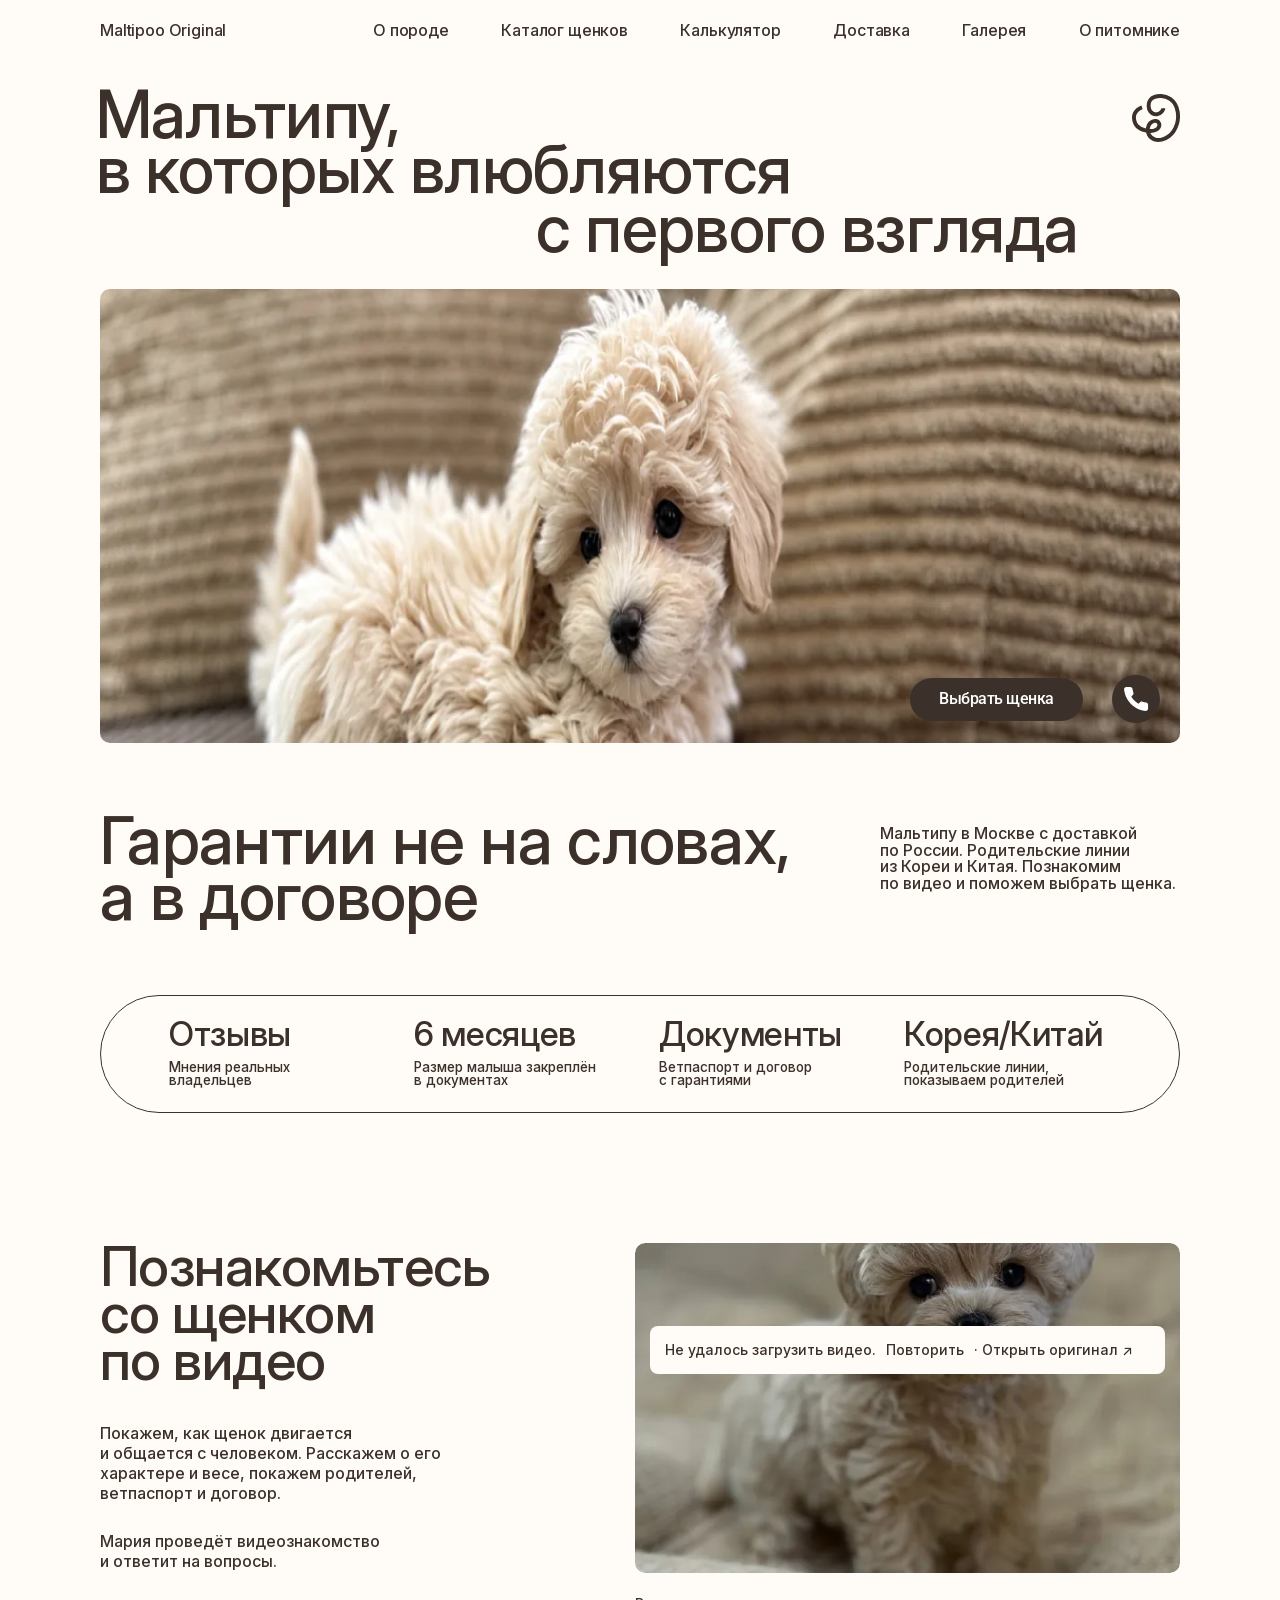
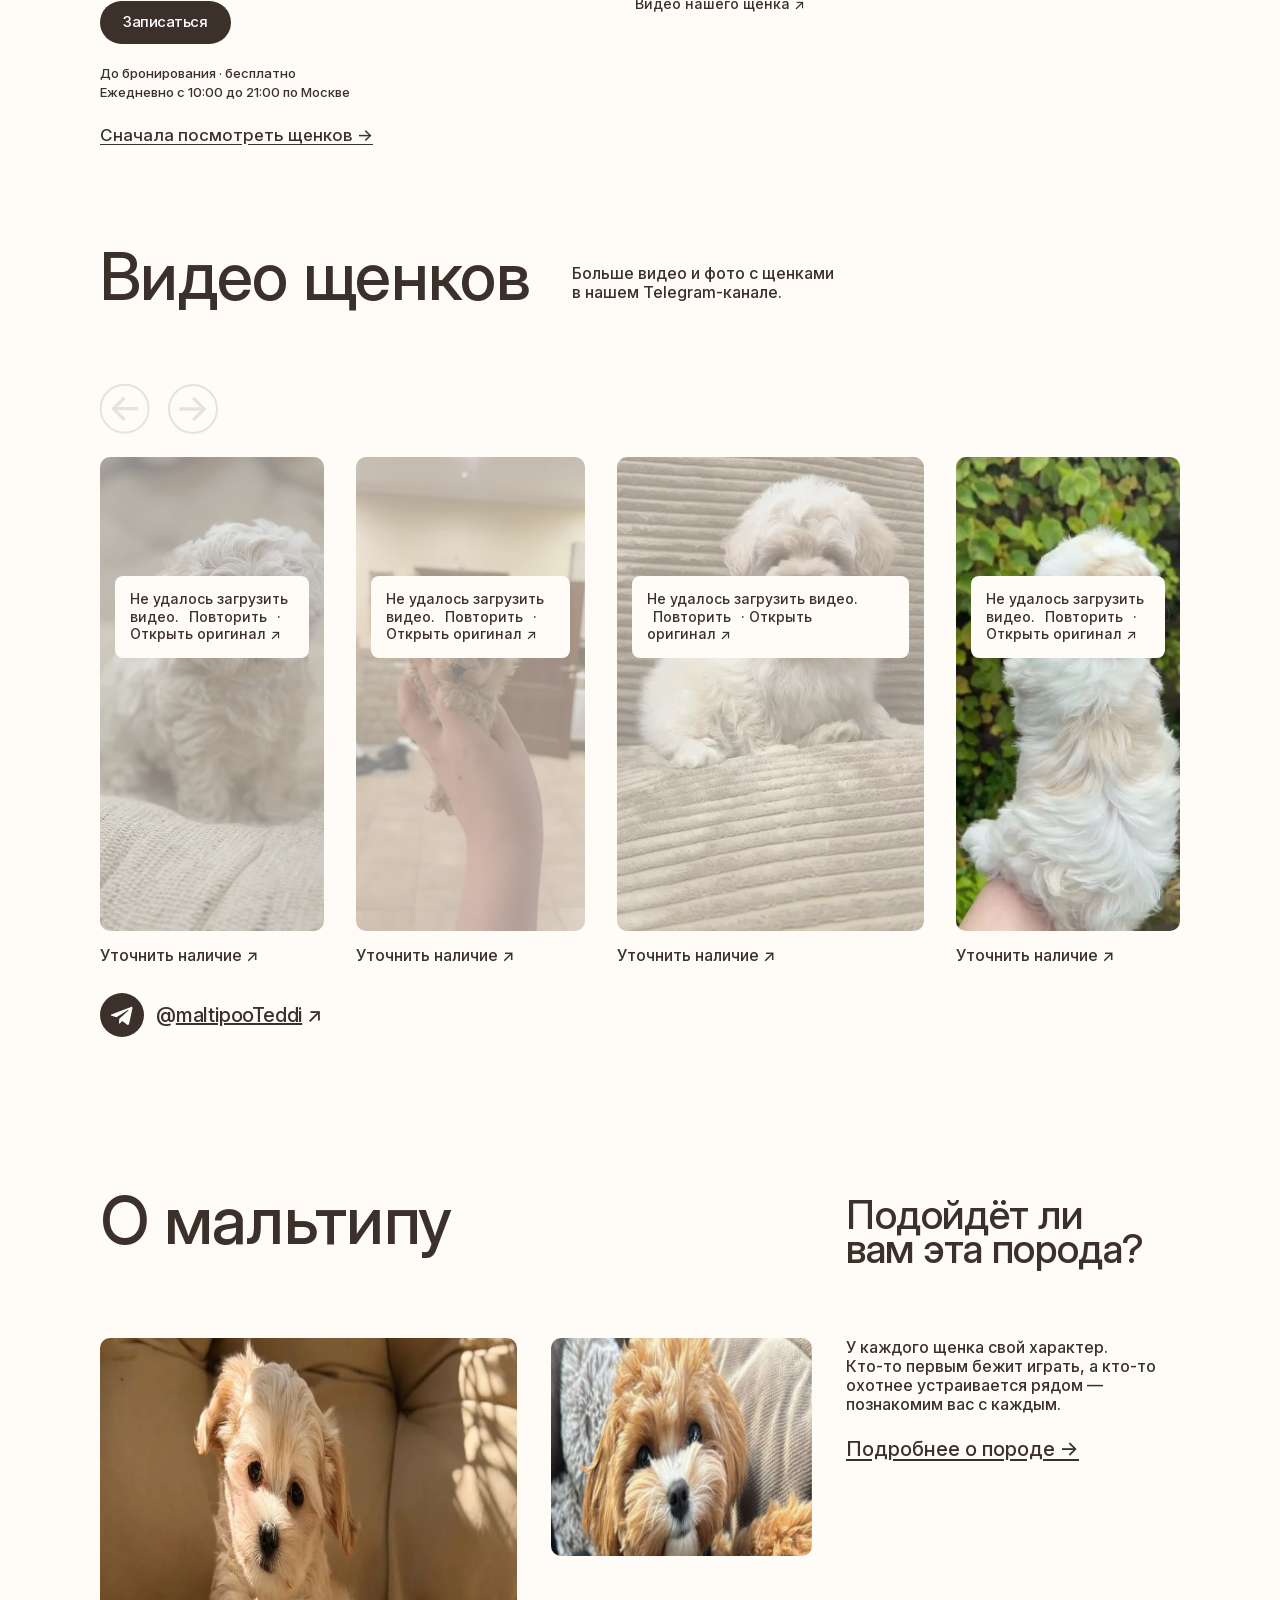
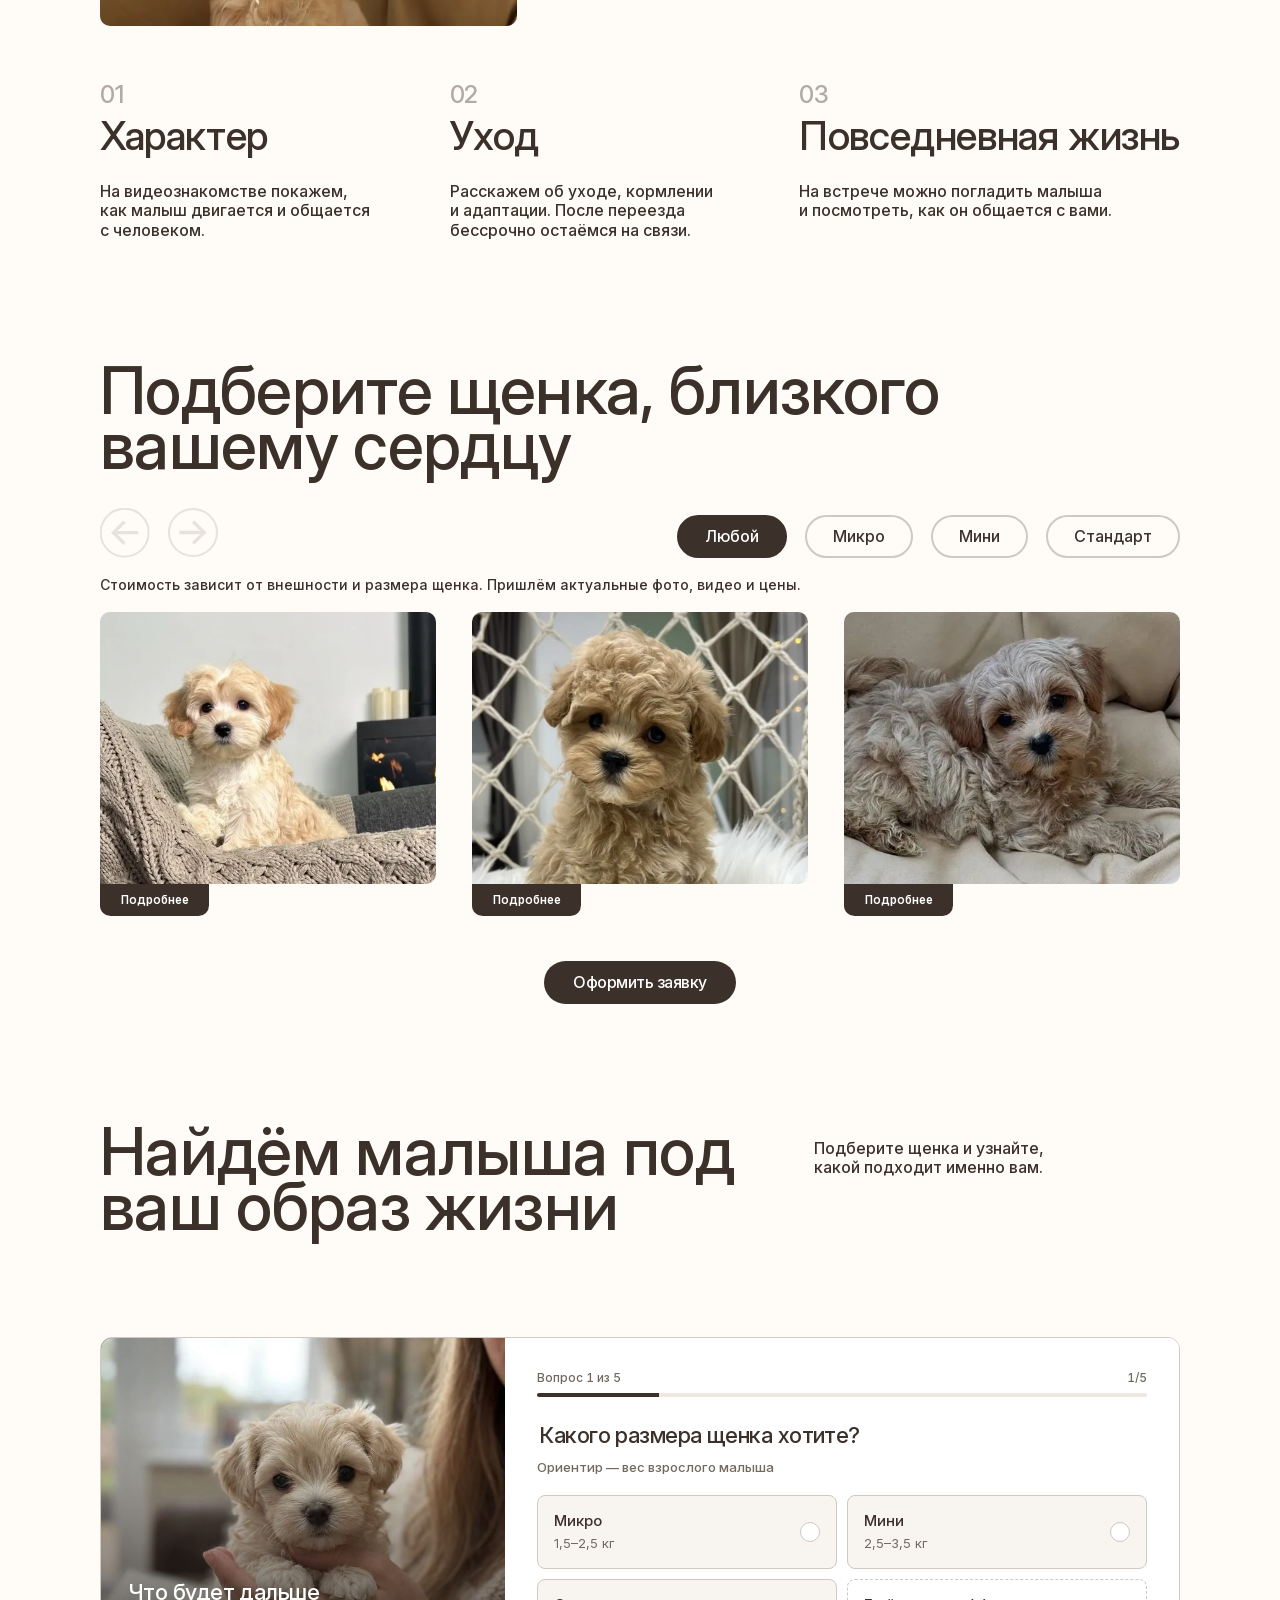
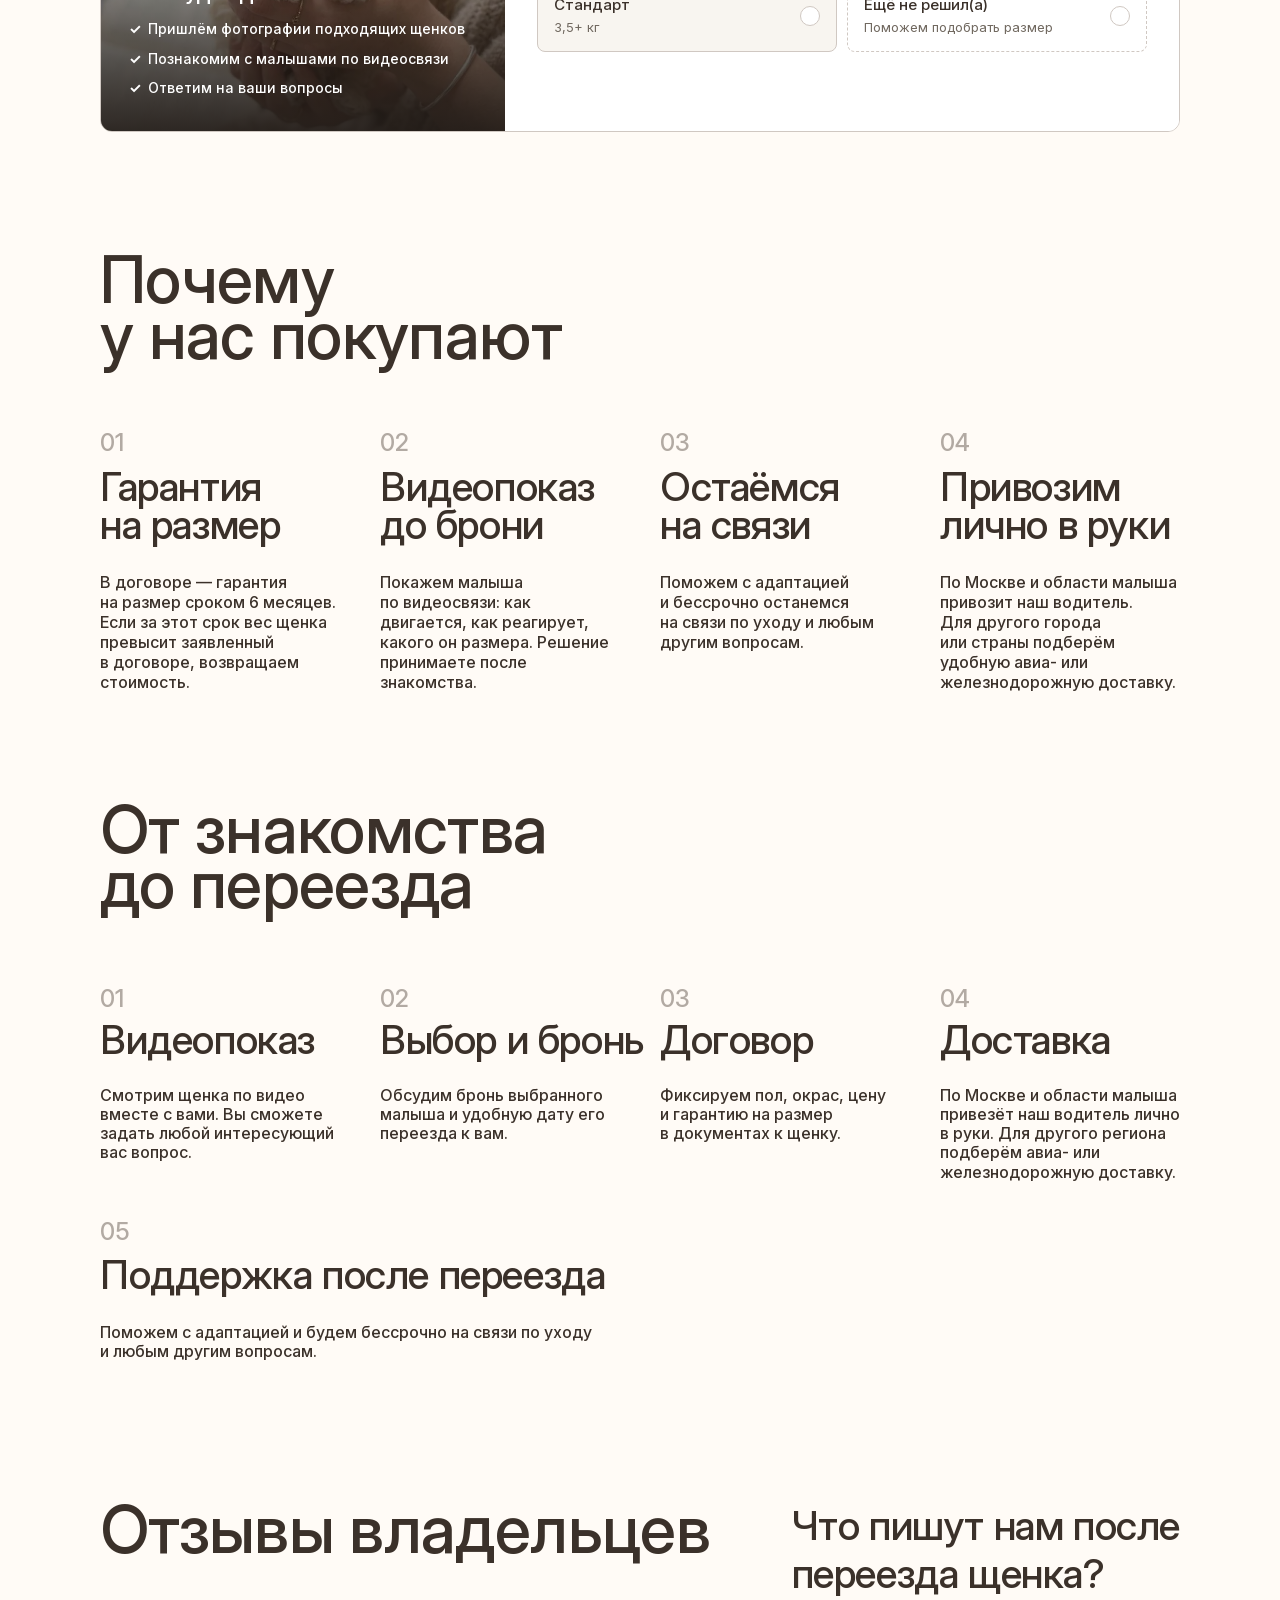
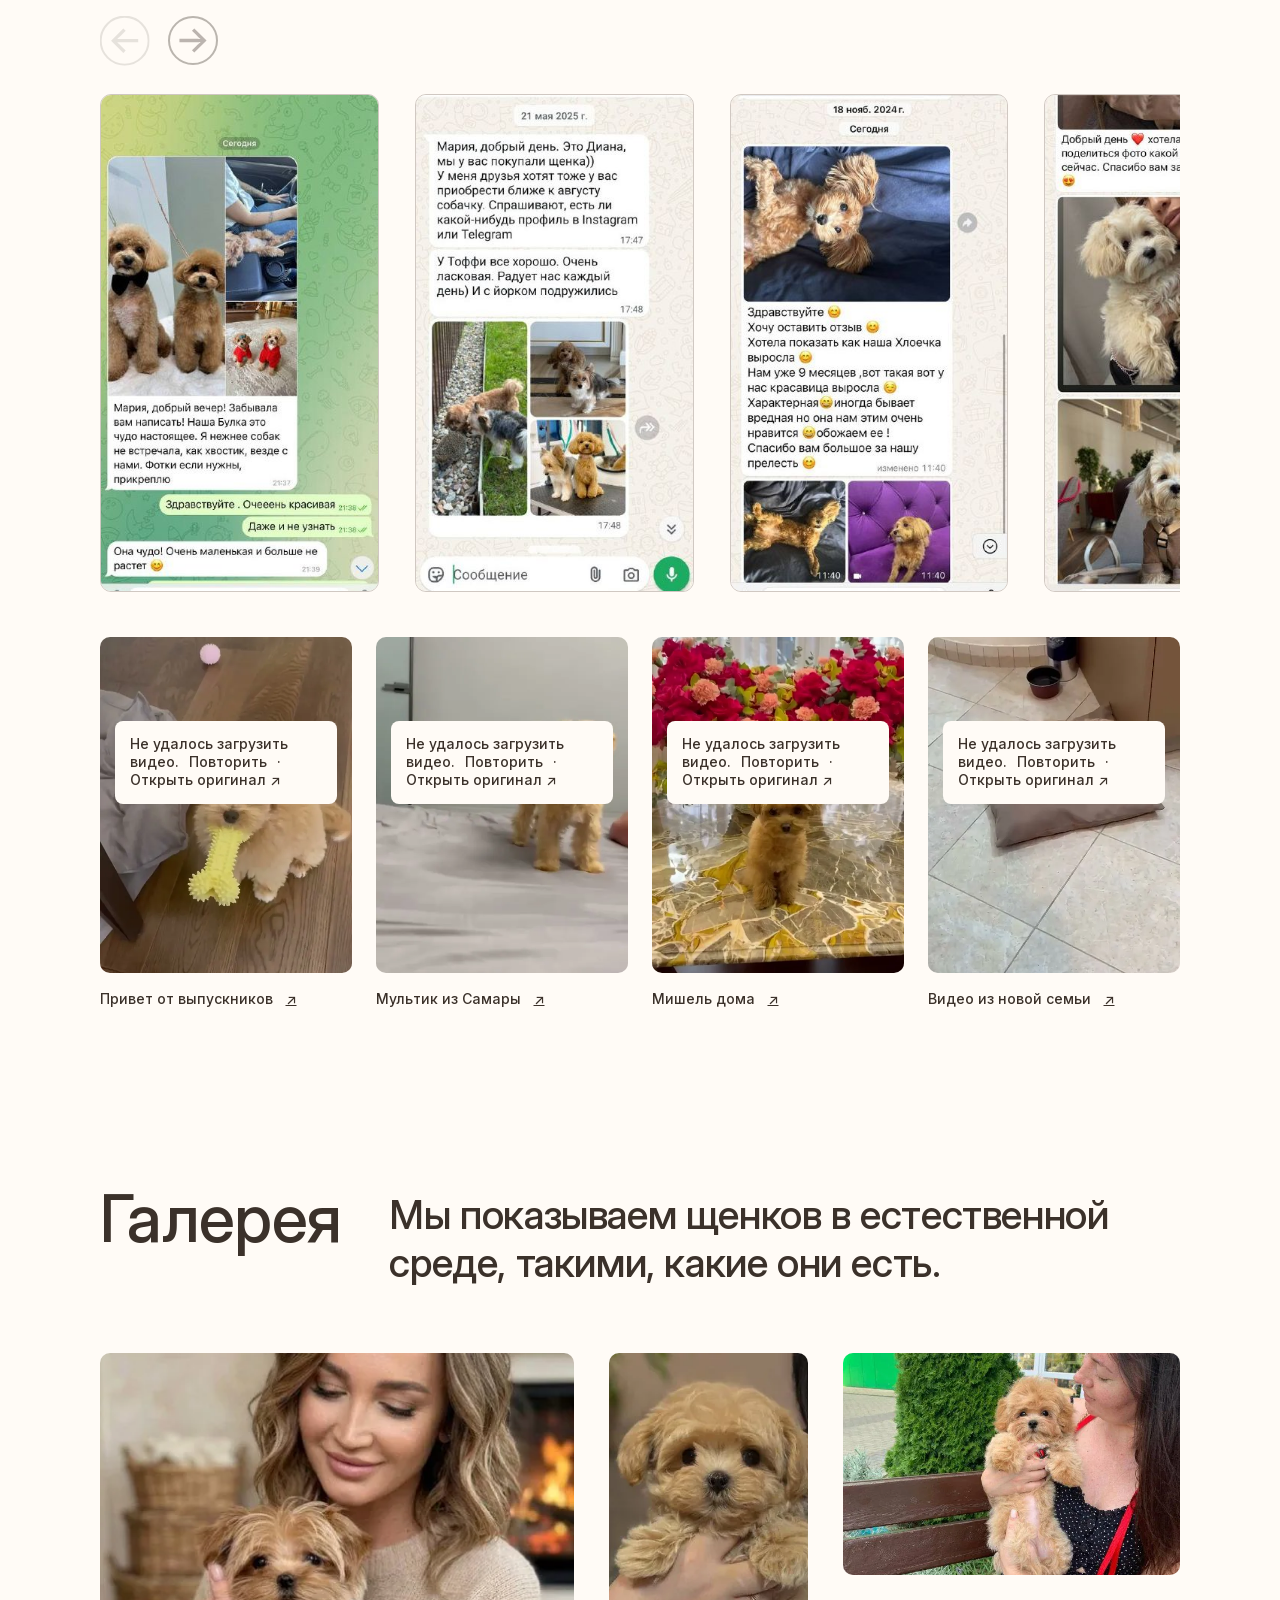
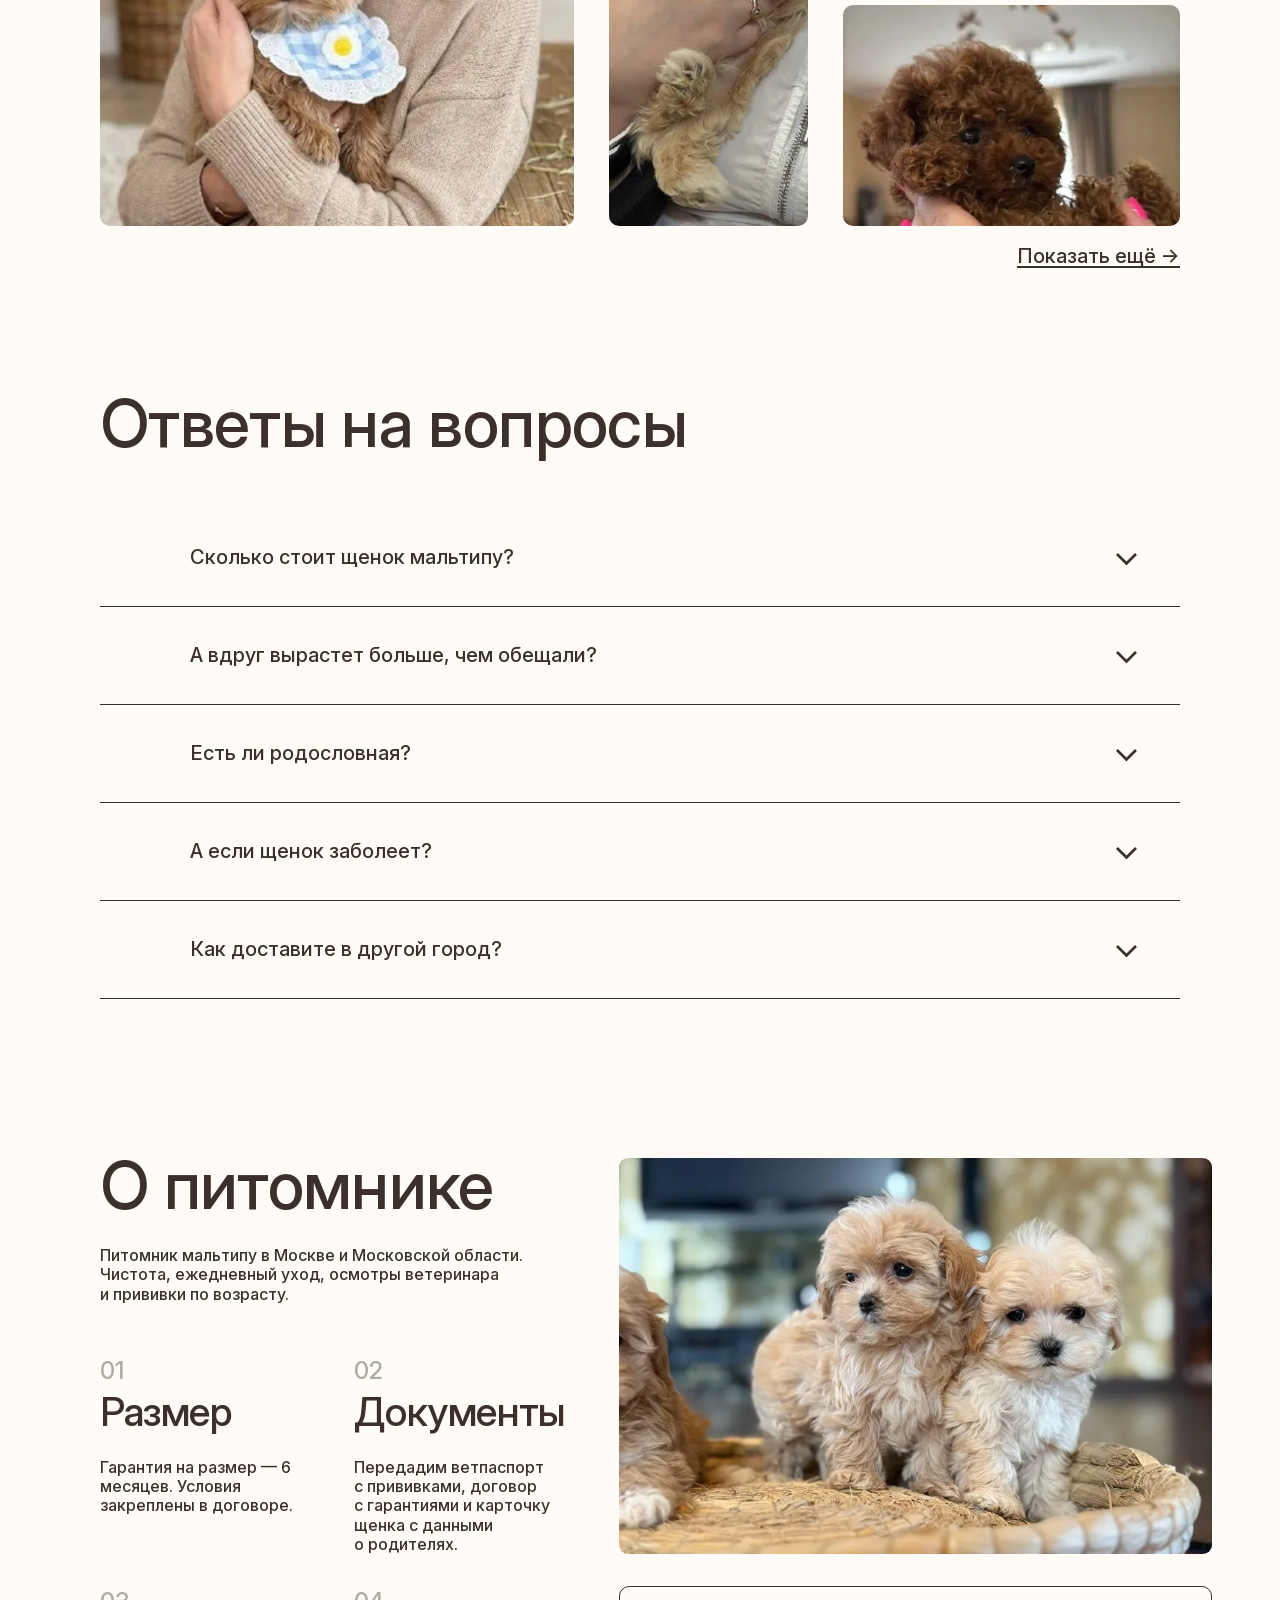
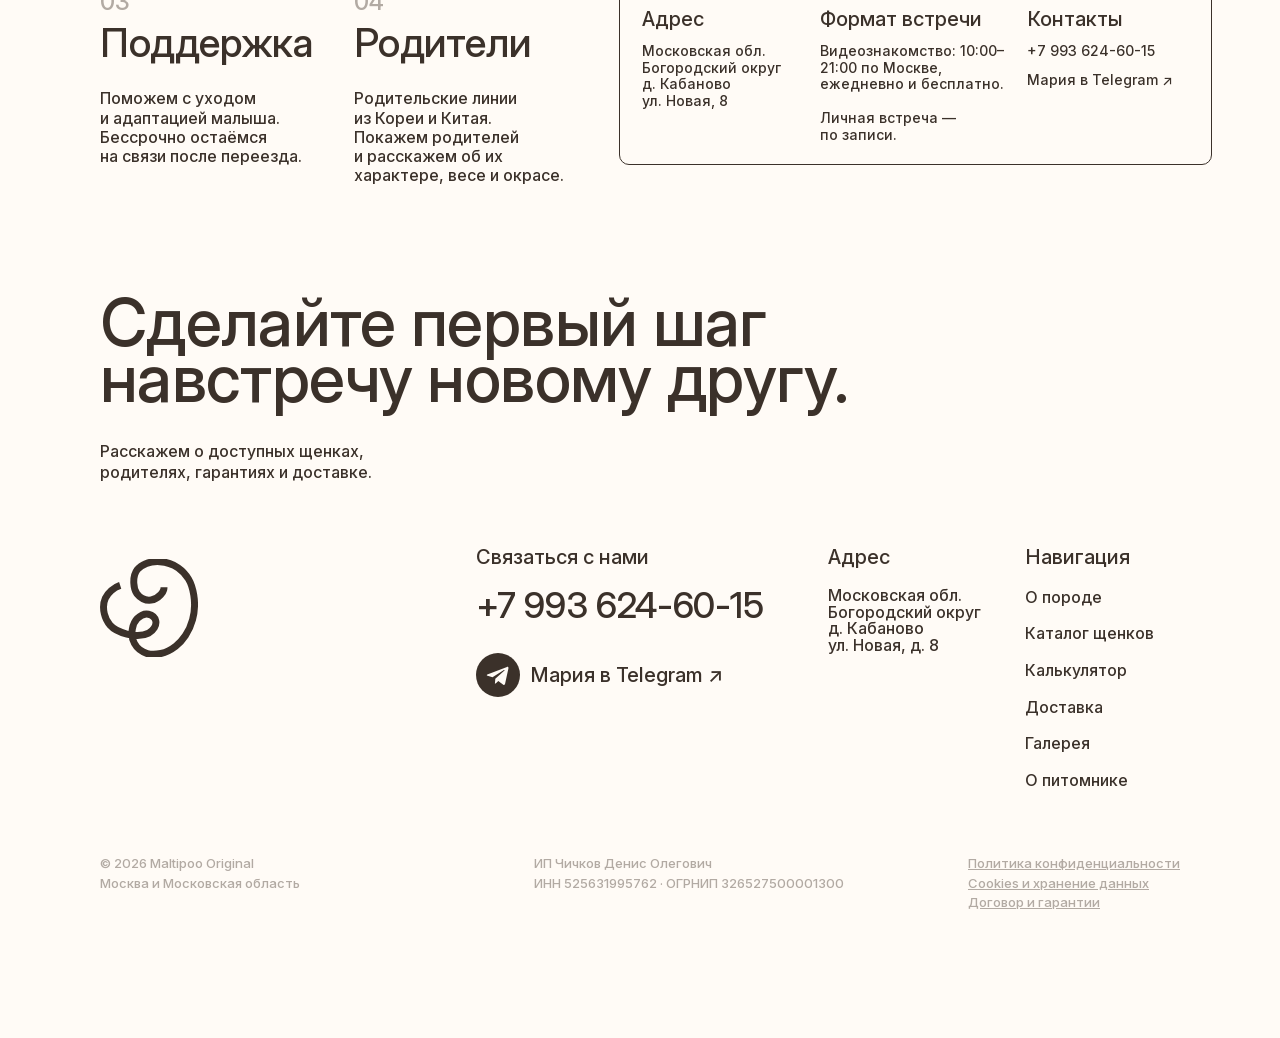
==== commit c806e471: "Match the main site quiz layout and question flow" ====
--- a/index.html
+++ b/index.html
@@ -1,5 +1,5 @@
 <!doctype html>
-<html lang="ru"><head><meta charset="utf-8"><meta name="viewport" content="width=device-width,initial-scale=1"><meta name="robots" content="noindex,nofollow"><meta name="theme-color" content="#fffbf6"><title>Maltipoo Original — щенки мальтипу в Москве</title><meta name="description" content="Мальтипу мини и микро. Фото щенков, видеознакомство, договор и доставка. Maltipoo Original — Москва и Московская область."><link rel="icon" href="./assets/optimized/imgVector-6d74f1.svg"><link rel="stylesheet" href="./assets/optimized/fonts.css"><link rel="stylesheet" href="styles.css?v=6.4"><link rel="preload" as="font" type="font/woff2" href="./assets/optimized/InterVariable.woff2" crossorigin><link rel="preload" as="image" href="./assets/optimized/img54133589218606372301-c66da4-800.webp" imagesrcset="./assets/optimized/img54133589218606372301-c66da4-480.webp 480w, ./assets/optimized/img54133589218606372301-c66da4-800.webp 800w, ./assets/optimized/img54133589218606372301-c66da4-1024.webp 1024w" imagesizes="(max-width: 600px) 136vw, (max-width: 900px) calc(100vw - 64px), (max-width: 1250px) calc(100vw - 100px), 1240px" fetchpriority="high"><script src="app.js?v=6.4" defer></script></head><body>
+<html lang="ru"><head><meta charset="utf-8"><meta name="viewport" content="width=device-width,initial-scale=1"><meta name="robots" content="noindex,nofollow"><meta name="theme-color" content="#fffbf6"><title>Maltipoo Original — щенки мальтипу в Москве</title><meta name="description" content="Мальтипу мини и микро. Фото щенков, видеознакомство, договор и доставка. Maltipoo Original — Москва и Московская область."><link rel="icon" href="./assets/optimized/imgVector-6d74f1.svg"><link rel="stylesheet" href="./assets/optimized/fonts.css"><link rel="stylesheet" href="styles.css?v=6.5"><link rel="preload" as="font" type="font/woff2" href="./assets/optimized/InterVariable.woff2" crossorigin><link rel="preload" as="image" href="./assets/optimized/img54133589218606372301-c66da4-800.webp" imagesrcset="./assets/optimized/img54133589218606372301-c66da4-480.webp 480w, ./assets/optimized/img54133589218606372301-c66da4-800.webp 800w, ./assets/optimized/img54133589218606372301-c66da4-1024.webp 1024w" imagesizes="(max-width: 600px) 136vw, (max-width: 900px) calc(100vw - 64px), (max-width: 1250px) calc(100vw - 100px), 1240px" fetchpriority="high"><script src="app.js?v=6.5" defer></script></head><body>
 <a class="skip-link" href="#main">Перейти к содержанию</a>
 <header class="header wrap"><a class="brand" href="#top">Maltipoo Original</a><nav id="navigation" aria-label="Главная навигация"><a href="#breed">О породе</a><a href="#puppies">Каталог щенков</a><a href="#selection">Калькулятор</a><a href="#delivery">Доставка</a><a href="#gallery">Галерея</a><a href="#address">О питомнике</a></nav><button class="menu-toggle" type="button" aria-label="Открыть меню" aria-expanded="false" aria-controls="navigation"><span></span><span></span></button></header>
 <main id="main"><section class="hero wrap" id="top" aria-labelledby="hero-heading"><div class="hero-heading"><h1 id="hero-heading"><span>Мальтипу,</span><span>в которых влюбляются</span><span>с первого взгляда</span></h1><img src="./assets/optimized/imgVector-6d74f1.svg" alt="" class="hero-mark"></div><div class="hero-photo"><img src="./assets/optimized/img54133589218606372301-c66da4-800.webp" alt="Кремовый щенок мальтипу на диване" class="" width="1024" height="768" decoding="async" srcset="./assets/optimized/img54133589218606372301-c66da4-480.webp 480w, ./assets/optimized/img54133589218606372301-c66da4-800.webp 800w, ./assets/optimized/img54133589218606372301-c66da4-1024.webp 1024w" sizes="(max-width: 600px) 136vw, (max-width: 900px) calc(100vw - 64px), (max-width: 1250px) calc(100vw - 100px), 1240px" loading="eager" fetchpriority="high"><div class="hero-actions"><a class="button hero-button" href="#puppies">Выбрать щенка</a><a class="hero-call" href="tel:+79936246015" aria-label="Позвонить Марии"><img src="./assets/optimized/imgGroup963-515960.svg" alt="" class=""></a></div></div><div class="guarantees" id="guarantees"><div class="guarantee-heading"><h2>Гарантии не на словах, <br> а в договоре</h2><p>Мальтипу в Москве с доставкой по России. Родительские линии из Кореи и Китая. Познакомим по видео и поможем выбрать щенка.</p></div><div class="fact-pill"><a href="#reviews"><strong>Отзывы</strong><span>Мнения реальных <br> владельцев</span></a><a href="#address"><strong>6 месяцев</strong><span>Размер малыша закреплён <br> в документах</span></a><a href="#address"><strong>Документы</strong><span>Ветпаспорт и договор <br> с гарантиями</span></a><a href="#address"><strong>Корея/Китай</strong><span>Родительские линии, <br> показываем родителей</span></a></div></div></section>
@@ -7,7 +7,7 @@
 <section class="puppies wrap" id="videos"><div class="heading-row"><h2>Видео щенков</h2><p>Больше видео и фото с щенками <br> в нашем Telegram-канале.</p></div><div class="rail-controls"><button type="button" data-rail="puppy-rail" data-direction="-1" aria-label="Предыдущие фотографии"><img src="./assets/optimized/imgGroup974-f25e73.svg" alt="" class="previous" loading="lazy"></button><button type="button" data-rail="puppy-rail" data-direction="1" aria-label="Следующие фотографии"><img src="./assets/optimized/imgGroup974-f25e73.svg" alt="" class="" loading="lazy"></button></div><div class="puppy-rail" id="puppy-rail"><figure class="puppy-tile puppy-tile-1"><div class="puppy-video"><video data-fallback="https://t.me/maltipooTeddi/1750" muted loop playsinline preload="none" data-poster="./assets/optimized/tg-1750-photo-01-f98316-600.webp" aria-label="Видео щенка мальтипу"><source data-src="./assets/optimized/tg-1750-video-d6b8e0.mp4" type="video/mp4"></video></div><figcaption><a href="https://t.me/mariya_robbi" data-inquire="https://t.me/maltipooTeddi/1750" target="_blank" rel="noopener noreferrer">Уточнить наличие ↗</a></figcaption></figure><figure class="puppy-tile puppy-tile-2"><div class="puppy-video"><video data-fallback="https://t.me/maltipooTeddi/1788" muted loop playsinline preload="none" data-poster="./assets/optimized/tg-1788-3610bb-464.webp" aria-label="Мальчик · супермикро"><source data-src="./assets/optimized/tg-1788-video-9cc77a.mp4" type="video/mp4"></video></div><figcaption><a href="https://t.me/mariya_robbi" data-inquire="https://t.me/maltipooTeddi/1788" target="_blank" rel="noopener noreferrer">Уточнить наличие ↗</a></figcaption></figure><figure class="puppy-tile puppy-tile-3"><div class="puppy-video"><video data-fallback="https://t.me/maltipooTeddi/1786" muted loop playsinline preload="none" data-poster="./assets/optimized/tg-1786-12d1b1-464.webp" aria-label="Видео щенка мальтипу"><source data-src="./assets/optimized/tg-1786-video-4f61f4.mp4" type="video/mp4"></video></div><figcaption><a href="https://t.me/mariya_robbi" data-inquire="https://t.me/maltipooTeddi/1786" target="_blank" rel="noopener noreferrer">Уточнить наличие ↗</a></figcaption></figure><figure class="puppy-tile puppy-tile-4"><div class="puppy-video"><video data-fallback="https://t.me/maltipooTeddi/1785" muted loop playsinline preload="none" data-poster="./assets/optimized/tg-1785-996e6f-464.webp" aria-label="Девочка · стандарт"><source data-src="./assets/optimized/tg-1785-video-dd91f7.mp4" type="video/mp4"></video></div><figcaption><a href="https://t.me/mariya_robbi" data-inquire="https://t.me/maltipooTeddi/1785" target="_blank" rel="noopener noreferrer">Уточнить наличие ↗</a></figcaption></figure></div><div class="telegram-note"><a href="https://t.me/maltipooTeddi" target="_blank" rel="noopener noreferrer"><svg class="telegram-icon" width="44" height="44" viewBox="0 0 44 44" fill="none" aria-hidden="true" focusable="false"><circle cx="22" cy="22" r="22" fill="currentColor"/><path d="M11.3 21.5 31 13.9c.9-.3 1.7.2 1.4 1.6l-3.3 15.3c-.2 1.1-.9 1.4-1.8.9l-5-3.7-2.4 2.3c-.3.3-.5.5-1 .5l.4-5.1 9.2-8.3c.4-.4-.1-.6-.6-.3l-11.4 7.2-4.9-1.5c-1.1-.4-1.1-1 .1-1.5Z" fill="var(--paper)"/></svg><span>@<u>maltipooTeddi</u> ↗</span></a></div></section>
 <section class="breed wrap" id="breed"><div class="breed-grid"><h2>О мальтипу</h2><h3>Подойдёт ли <br> вам эта порода?</h3><figure class="breed-wide"><img src="./assets/optimized/img52422603311684737011-0ee641-768.webp" alt="Светлый мальтипу на диване" class="" loading="lazy" width="768" height="1024" decoding="async" srcset="./assets/optimized/img52422603311684737011-0ee641-480.webp 480w, ./assets/optimized/img52422603311684737011-0ee641-768.webp 768w" sizes="(max-width: 600px) 90vw, (max-width: 900px) 50vw, 640px"></figure><figure class="breed-small"><img src="./assets/optimized/img53212320752286476978-f56441-576.webp" alt="Мальтипу с игрушкой" class="" loading="lazy" width="576" height="1024" decoding="async" srcset="./assets/optimized/img53212320752286476978-f56441-480.webp 480w, ./assets/optimized/img53212320752286476978-f56441-576.webp 576w" sizes="(max-width: 600px) 90vw, (max-width: 900px) 50vw, 640px"></figure><div class="breed-copy"><p>У каждого щенка свой характер.</p><p>Кто-то первым бежит играть, а кто-то охотнее устраивается рядом — познакомим вас с каждым.</p><a class="text-link" href="#breed-details">Подробнее о породе →</a></div></div><div class="breed-details" id="breed-details"><article><span class="number">01</span><h3>Характер</h3><p>На видеознакомстве покажем, как малыш двигается и общается с человеком.</p></article><article><span class="number">02</span><h3>Уход</h3><p>Расскажем об уходе, кормлении и адаптации. После переезда бессрочно остаёмся на связи.</p></article><article><span class="number">03</span><h3>Повседневная жизнь</h3><p>На встрече можно погладить малыша и посмотреть, как он общается с вами.</p></article></div></section>
 <section class="catalog wrap" id="puppies"><h2>Подберите щенка, близкого <br> вашему сердцу</h2><div class="catalog-toolbar"><div class="rail-controls"><button type="button" data-rail="catalog-rail" data-direction="-1" aria-label="Предыдущие фотографии"><img src="./assets/optimized/imgGroup974-f25e73.svg" alt="" class="previous" loading="lazy"></button><button type="button" data-rail="catalog-rail" data-direction="1" aria-label="Следующие фотографии"><img src="./assets/optimized/imgGroup974-f25e73.svg" alt="" class="" loading="lazy"></button></div><div class="catalog-filters" aria-label="Желаемый размер"><button type="button" class="active" data-size="Любой" aria-pressed="true">Любой</button><button type="button" data-size="Микро" aria-pressed="false">Микро</button><button type="button" data-size="Мини" aria-pressed="false">Мини</button><button type="button" data-size="Стандарт" aria-pressed="false">Стандарт</button></div></div><p class="catalog-price">Стоимость зависит от внешности и размера щенка. Пришлём актуальные фото, видео и цены.</p><div class="catalog-rail" id="catalog-rail"><article class="catalog-card catalog-card-1"><button class="photo-button " type="button" data-lightbox="./assets/optimized/imgImg202608132051191-ae6be0-960.webp" data-caption="Щенок мальтипу" data-group="catalog" aria-label="Открыть фото: Щенок мальтипу"><img src="./assets/optimized/imgImg202608132051191-ae6be0-800.webp" alt="Щенок мальтипу" class="" loading="lazy" width="960" height="1280" decoding="async" srcset="./assets/optimized/imgImg202608132051191-ae6be0-480.webp 480w, ./assets/optimized/imgImg202608132051191-ae6be0-800.webp 800w, ./assets/optimized/imgImg202608132051191-ae6be0-960.webp 960w" sizes="(max-width: 600px) 90vw, (max-width: 900px) 50vw, 640px"></button><button class="card-detail" type="button" data-card-details>Подробнее</button></article><article class="catalog-card catalog-card-2"><button class="photo-button " type="button" data-lightbox="./assets/optimized/imgImg202608132011412-bd8c59-960.webp" data-caption="Щенок мальтипу" data-group="catalog" aria-label="Открыть фото: Щенок мальтипу"><img src="./assets/optimized/imgImg202608132011412-bd8c59-800.webp" alt="Щенок мальтипу" class="" loading="lazy" width="960" height="1280" decoding="async" srcset="./assets/optimized/imgImg202608132011412-bd8c59-480.webp 480w, ./assets/optimized/imgImg202608132011412-bd8c59-800.webp 800w, ./assets/optimized/imgImg202608132011412-bd8c59-960.webp 960w" sizes="(max-width: 600px) 90vw, (max-width: 900px) 50vw, 640px"></button><button class="card-detail" type="button" data-card-details>Подробнее</button></article><article class="catalog-card catalog-card-3"><button class="photo-button " type="button" data-lightbox="./assets/optimized/imgImg202608132052123-08cc5d-960.webp" data-caption="Щенок мальтипу" data-group="catalog" aria-label="Открыть фото: Щенок мальтипу"><img src="./assets/optimized/imgImg202608132052123-08cc5d-800.webp" alt="Щенок мальтипу" class="" loading="lazy" width="960" height="1280" decoding="async" srcset="./assets/optimized/imgImg202608132052123-08cc5d-480.webp 480w, ./assets/optimized/imgImg202608132052123-08cc5d-800.webp 800w, ./assets/optimized/imgImg202608132052123-08cc5d-960.webp 960w" sizes="(max-width: 600px) 90vw, (max-width: 900px) 50vw, 640px"></button><button class="card-detail" type="button" data-card-details>Подробнее</button></article></div><div class="catalog-bottom"><a class="button" href="#selection">Оформить заявку</a></div></section>
-<section class="selection wrap" id="selection"><div class="heading-row"><h2>Найдём малыша под <br> ваш образ жизни</h2><p>Подберите щенка и узнайте, <br> какой подходит именно вам.</p></div><div class="selection-panel"><div class="quiz-content"><div class="quiz-progress"><span id="quiz-progress" aria-live="polite"></span><progress id="quiz-progress-bar" max="5" value="1" aria-label="Прогресс подбора"></progress></div><div id="quiz-stage"></div><p id="quiz-error" class="error" role="alert" hidden>Выберите один из вариантов.</p><div class="quiz-navigation" id="quiz-navigation"><button type="button" class="quiz-back" id="quiz-back" hidden>← Назад</button></div></div><figure class="selection-photo"><img src="./assets/optimized/imgImg202608132052255-5536de-800.webp" alt="Кремовый щенок мальтипу на руках" class="" loading="lazy" width="960" height="1280" decoding="async" srcset="./assets/optimized/imgImg202608132052255-5536de-480.webp 480w, ./assets/optimized/imgImg202608132052255-5536de-800.webp 800w, ./assets/optimized/imgImg202608132052255-5536de-960.webp 960w" sizes="(max-width: 600px) 90vw, (max-width: 900px) 50vw, 640px"></figure></div></section>
+<section class="selection wrap" id="selection"><div class="heading-row"><h2>Найдём малыша под <br> ваш образ жизни</h2><p>Подберите щенка и узнайте, <br> какой подходит именно вам.</p></div><div class="selection-panel quiz-live"><aside class="quiz-side"><img src="./assets/optimized/people-5-9c1c2f-800.webp" alt="Щенок мальтипу на руках" loading="lazy" width="800" height="761" decoding="async" srcset="./assets/optimized/people-5-9c1c2f-480.webp 480w, ./assets/optimized/people-5-9c1c2f-800.webp 800w" sizes="(max-width: 980px) 1px, 38vw"><div class="quiz-side-content"><h3>Что будет дальше</h3><ul><li>Пришлём фотографии подходящих щенков</li><li>Познакомим с малышами по видеосвязи</li><li>Ответим на ваши вопросы</li></ul></div></aside><div class="quiz-content"><div class="quiz-progress"><div class="quiz-progress-row"><span id="quiz-progress" aria-live="polite"></span><span id="quiz-progress-count">1/5</span></div><progress id="quiz-progress-bar" max="5" value="1" aria-label="Прогресс подбора"></progress></div><div id="quiz-stage"></div><p id="quiz-error" class="error" role="alert" hidden>Выберите один из вариантов.</p><div class="quiz-navigation" id="quiz-navigation"><button type="button" class="quiz-back" id="quiz-back" hidden>← Назад</button></div></div></div></section>
 <section class="trust wrap" id="trust"><h2>Почему <br> у нас покупают</h2><div class="trust-grid"><article><span class="number">01</span><h3>Гарантия <br> на размер</h3><p>В договоре — гарантия на размер сроком 6 месяцев. Если за этот срок вес щенка превысит заявленный в договоре, возвращаем стоимость.</p></article><article><span class="number">02</span><h3>Видеопоказ <br> до брони</h3><p>Покажем малыша по видеосвязи: как двигается, как реагирует, какого он размера. Решение принимаете после знакомства.</p></article><article><span class="number">03</span><h3>Остаёмся <br> на связи</h3><p>Поможем с адаптацией и бессрочно останемся на связи по уходу и любым другим вопросам.</p></article><article id="delivery"><span class="number">04</span><h3>Привозим <br> лично в руки</h3><p>По Москве и области малыша привозит наш водитель. Для другого города или страны подберём удобную авиа- или железнодорожную доставку.</p></article></div></section>
 <section class="steps wrap" id="how"><h2>От знакомства <br> до переезда</h2><div class="steps-grid"><article><span class="number">01</span><h3>Видеопоказ</h3><p>Смотрим щенка по видео вместе с вами. Вы сможете задать любой интересующий вас вопрос.</p></article><article><span class="number">02</span><h3>Выбор и бронь</h3><p>Обсудим бронь выбранного малыша и удобную дату его переезда к вам.</p></article><article><span class="number">03</span><h3>Договор</h3><p>Фиксируем пол, окрас, цену и гарантию на размер в документах к щенку.</p></article><article><span class="number">04</span><h3>Доставка</h3><p>По Москве и области малыша привезёт наш водитель лично в руки. Для другого региона подберём авиа- или железнодорожную доставку.</p></article></div><div class="aftercare"><span class="number">05</span><h3>Поддержка после переезда</h3><p>Поможем с адаптацией и будем бессрочно на связи по уходу и любым другим вопросам.</p></div></section>
 <section class="reviews wrap" id="reviews"><div class="heading-row"><h2>Отзывы владельцев</h2><p class="large-caption">Что пишут нам после <br> переезда щенка?</p></div><div class="rail-controls"><button type="button" data-rail="review-rail" data-direction="-1" aria-label="Предыдущие фотографии"><img src="./assets/optimized/imgGroup974-f25e73.svg" alt="" class="previous" loading="lazy"></button><button type="button" data-rail="review-rail" data-direction="1" aria-label="Следующие фотографии"><img src="./assets/optimized/imgGroup974-f25e73.svg" alt="" class="" loading="lazy"></button></div><div class="review-rail" id="review-rail"><button class="review-photo photo-button" type="button" style="--review-ratio:0.557576" data-lightbox="./assets/optimized/otzyv-1-5b2176-368.webp" data-caption="О Булке" data-group="reviews" aria-label="Открыть отзыв: О Булке"><img src="./assets/optimized/otzyv-1-5b2176-368.webp" alt="О Булке — оригинальный отзыв владельца" loading="lazy" width="368" height="660" decoding="async" srcset="./assets/optimized/otzyv-1-5b2176-368.webp 368w" sizes="(max-width: 600px) 90vw, (max-width: 900px) 50vw, 640px"></button><button class="review-photo photo-button" type="button" style="--review-ratio:0.559091" data-lightbox="./assets/optimized/otzyv-2-74870e-369.webp" data-caption="О Тоффи" data-group="reviews" aria-label="Открыть отзыв: О Тоффи"><img src="./assets/optimized/otzyv-2-74870e-369.webp" alt="О Тоффи — оригинальный отзыв владельца" loading="lazy" width="369" height="660" decoding="async" srcset="./assets/optimized/otzyv-2-74870e-369.webp 369w" sizes="(max-width: 600px) 90vw, (max-width: 900px) 50vw, 640px"></button><button class="review-photo photo-button" type="button" style="--review-ratio:0.556061" data-lightbox="./assets/optimized/otzyv-3-7ef1de-367.webp" data-caption="Хлое 9 месяцев" data-group="reviews" aria-label="Открыть отзыв: Хлое 9 месяцев"><img src="./assets/optimized/otzyv-3-7ef1de-367.webp" alt="Хлое 9 месяцев — оригинальный отзыв владельца" loading="lazy" width="367" height="660" decoding="async" srcset="./assets/optimized/otzyv-3-7ef1de-367.webp 367w" sizes="(max-width: 600px) 90vw, (max-width: 900px) 50vw, 640px"></button><button class="review-photo photo-button" type="button" style="--review-ratio:0.557576" data-lightbox="./assets/optimized/otzyv-4-9673b0-368.webp" data-caption="Мики подрос" data-group="reviews" aria-label="Открыть отзыв: Мики подрос"><img src="./assets/optimized/otzyv-4-9673b0-368.webp" alt="Мики подрос — оригинальный отзыв владельца" loading="lazy" width="368" height="660" decoding="async" srcset="./assets/optimized/otzyv-4-9673b0-368.webp 368w" sizes="(max-width: 600px) 90vw, (max-width: 900px) 50vw, 640px"></button><button class="review-photo photo-button" type="button" style="--review-ratio:0.84697" data-lightbox="./assets/optimized/otzyv-5-6c340a-559.webp" data-caption="Вместе почти 2 года" data-group="reviews" aria-label="Открыть отзыв: Вместе почти 2 года"><img src="./assets/optimized/otzyv-5-6c340a-559.webp" alt="Вместе почти 2 года — оригинальный отзыв владельца" loading="lazy" width="559" height="660" decoding="async" srcset="./assets/optimized/otzyv-5-6c340a-559.webp 559w" sizes="(max-width: 600px) 90vw, (max-width: 900px) 50vw, 640px"></button><button class="review-photo photo-button" type="button" style="--review-ratio:0.793939" data-lightbox="./assets/optimized/otzyv-6-8d231f-524.webp" data-caption="Сообщение о Мультике" data-group="reviews" aria-label="Открыть отзыв: Сообщение о Мультике"><img src="./assets/optimized/otzyv-6-8d231f-524.webp" alt="Сообщение о Мультике — оригинальный отзыв владельца" loading="lazy" width="524" height="660" decoding="async" srcset="./assets/optimized/otzyv-6-8d231f-524.webp 524w" sizes="(max-width: 600px) 90vw, (max-width: 900px) 50vw, 640px"></button><button class="review-photo photo-button" type="button" style="--review-ratio:0.622727" data-lightbox="./assets/optimized/otzyv-7-37114c-411.webp" data-caption="После дороги" data-group="reviews" aria-label="Открыть отзыв: После дороги"><img src="./assets/optimized/otzyv-7-37114c-411.webp" alt="После дороги — оригинальный отзыв владельца" loading="lazy" width="411" height="660" decoding="async" srcset="./assets/optimized/otzyv-7-37114c-411.webp 411w" sizes="(max-width: 600px) 90vw, (max-width: 900px) 50vw, 640px"></button><button class="review-photo photo-button" type="button" style="--review-ratio:0.557576" data-lightbox="./assets/optimized/otzyv-8-39531a-368.webp" data-caption="Первый день рождения" data-group="reviews" aria-label="Открыть отзыв: Первый день рождения"><img src="./assets/optimized/otzyv-8-39531a-368.webp" alt="Первый день рождения — оригинальный отзыв владельца" loading="lazy" width="368" height="660" decoding="async" srcset="./assets/optimized/otzyv-8-39531a-368.webp 368w" sizes="(max-width: 600px) 90vw, (max-width: 900px) 50vw, 640px"></button><button class="review-photo photo-button" type="button" style="--review-ratio:0.557576" data-lightbox="./assets/optimized/otzyv-9-ec1081-368.webp" data-caption="После первой стрижки" data-group="reviews" aria-label="Открыть отзыв: После первой стрижки"><img src="./assets/optimized/otzyv-9-ec1081-368.webp" alt="После первой стрижки — оригинальный отзыв владельца" loading="lazy" width="368" height="660" decoding="async" srcset="./assets/optimized/otzyv-9-ec1081-368.webp 368w" sizes="(max-width: 600px) 90vw, (max-width: 900px) 50vw, 640px"></button></div><div class="review-videos"><figure><div class="video-shell"><video data-fallback="https://maltipoo-original.com/videos/telegram-hq/graduate-65.mp4" data-review-video muted loop playsinline preload="none" data-poster="./assets/optimized/graduate-65-492e23-480.webp" aria-label="Привет от выпускников"><source data-src="./assets/optimized/graduate-65-1e90e9.mp4" type="video/mp4"></video></div><figcaption>Привет от выпускников <a href="https://maltipoo-original.com/videos/telegram-hq/graduate-65.mp4" target="_blank" rel="noopener noreferrer" aria-label="Открыть оригинал: Привет от выпускников">↗</a></figcaption></figure><figure><div class="video-shell"><video data-fallback="https://maltipoo-original.com/videos/telegram-hq/graduate-74.mp4" data-review-video muted loop playsinline preload="none" data-poster="./assets/optimized/graduate-74-8fec19-480.webp" aria-label="Мультик из Самары"><source data-src="./assets/optimized/graduate-74-52557b.mp4" type="video/mp4"></video></div><figcaption>Мультик из Самары <a href="https://maltipoo-original.com/videos/telegram-hq/graduate-74.mp4" target="_blank" rel="noopener noreferrer" aria-label="Открыть оригинал: Мультик из Самары">↗</a></figcaption></figure><figure><div class="video-shell"><video data-fallback="https://maltipoo-original.com/videos/telegram-hq/graduate-80.mp4" data-review-video muted loop playsinline preload="none" data-poster="./assets/optimized/graduate-80-4085f1-464.webp" aria-label="Мишель дома"><source data-src="./assets/optimized/graduate-80-98ba62.mp4" type="video/mp4"></video></div><figcaption>Мишель дома <a href="https://maltipoo-original.com/videos/telegram-hq/graduate-80.mp4" target="_blank" rel="noopener noreferrer" aria-label="Открыть оригинал: Мишель дома">↗</a></figcaption></figure><figure><div class="video-shell"><video data-fallback="https://maltipoo-original.com/videos/telegram-hq/graduate-39.mp4" data-review-video muted loop playsinline preload="none" data-poster="./assets/optimized/graduate-39-5f57ed-480.webp" aria-label="Видео из новой семьи"><source data-src="./assets/optimized/graduate-39-909d85.mp4" type="video/mp4"></video></div><figcaption>Видео из новой семьи <a href="https://maltipoo-original.com/videos/telegram-hq/graduate-39.mp4" target="_blank" rel="noopener noreferrer" aria-label="Открыть оригинал: Видео из новой семьи">↗</a></figcaption></figure></div></section>
--- a/styles.css
+++ b/styles.css
@@ -65,3 +65,35 @@
 @media(min-width:901px) and (max-width:1250px){.aftercare h3{font-size:30px}}
 @media(max-width:900px){.gallery .heading-row{gap:40px}}
 @media(max-width:600px){.gallery .heading-row{gap:20px}.telegram-icon{width:40px;height:40px}.telegram-note>a{min-height:44px}}
+
+/* v6.5: the quiz follows the current main-site component; outer Figma sections stay intact. */
+.selection-panel.quiz-live{grid-template-columns:minmax(0,.75fr) minmax(0,1.25fr);background:#fff;border:1px solid var(--line);border-radius:12px;min-height:0}
+.quiz-live .quiz-side{position:relative;overflow:hidden;display:flex;align-items:flex-end;min-width:0;padding:32px 28px;background:var(--ink);color:#fff}
+.quiz-side>img{position:absolute;inset:0;width:100%;height:100%;object-fit:cover;object-position:50% 28%}
+.quiz-side::after{content:"";position:absolute;inset:0;background:linear-gradient(180deg,rgba(34,28,24,0) 20%,rgba(34,28,24,.35) 48%,rgba(34,28,24,.94) 100%)}
+.quiz-side-content{position:relative;z-index:1}.quiz-side-content h3{font-size:22px;line-height:1.3;letter-spacing:-.025em;margin-bottom:12px;text-wrap:pretty}
+.quiz-side-content ul{list-style:none;margin:0;padding:0;display:grid;gap:7px}.quiz-side-content li{display:flex;gap:7px;font-size:14px;line-height:1.6;color:#fff}.quiz-side-content li::before{content:"✓";flex:none;font-weight:700}
+.quiz-live .quiz-content{padding:32px;min-height:0;background:#fff}
+.quiz-live .quiz-progress{display:block;margin-bottom:24px;font-size:12px;color:#716960}
+.quiz-progress-row{display:flex;justify-content:space-between;gap:12px;margin-bottom:8px;font-variant-numeric:tabular-nums}
+.quiz-live .quiz-progress progress{display:block;width:100%;height:4px;border-radius:100px;overflow:hidden;background:#eee8df}
+.quiz-live .quiz-progress progress::-webkit-progress-bar{background:#eee8df}.quiz-live .quiz-progress progress::-webkit-progress-value{background:var(--ink)}
+.quiz-live #quiz-stage{min-height:250px}.quiz-live .quiz-content legend{font-size:22px;line-height:1.3;letter-spacing:-.025em;max-width:none;margin-bottom:16px;text-wrap:pretty}
+.quiz-step-note{font-size:13px;line-height:1.5;color:#716960;margin:-8px 0 18px}
+.quiz-live .quiz-options{grid-template-columns:repeat(2,minmax(0,1fr));gap:10px;max-width:none}
+.quiz-live .quiz-option{display:flex;flex-direction:row;align-items:center;gap:12px;min-height:60px;width:100%;padding:14px 16px;border:1.5px solid var(--line);border-radius:8px;background:#f8f5f0;color:var(--ink)}
+.quiz-option-body{display:flex;flex-direction:column;gap:3px;flex:1;min-width:0}
+.quiz-live .quiz-option strong{font-size:15px;font-weight:500;line-height:1.4;padding:0;hyphens:none;overflow-wrap:normal;text-wrap:pretty}
+.quiz-live .quiz-option small{font-size:13px;font-weight:400;line-height:1.5;color:#716960;max-width:none}
+.quiz-live .quiz-option-undecided{border-style:dashed;background:transparent}
+.quiz-live .quiz-option .option-indicator{position:static;display:flex;align-items:center;justify-content:center;flex:none;width:20px;height:20px;border:1.5px solid var(--line);background:#fff;color:#fff}
+.quiz-live .option-indicator svg{width:11px;height:11px;opacity:0}
+.quiz-live .quiz-option:hover{border-color:var(--ink)}.quiz-live .quiz-option:focus-visible{outline:2px solid var(--ink);outline-offset:2px}
+.quiz-live .quiz-option[aria-pressed=true]{background:#e9e2d8;border-color:var(--ink);color:var(--ink)}
+.quiz-live .quiz-option[aria-pressed=true] .option-indicator{border:1.5px solid var(--ink);background:var(--ink)}.quiz-live .quiz-option[aria-pressed=true] svg{opacity:1}
+.quiz-live .quiz-navigation{position:static;display:flex;min-height:18px;margin-top:10px}.quiz-live .quiz-back{min-height:44px;border:0;margin:0;padding:8px 0;font-size:13px;color:#716960}
+.selection-panel.quiz-live.is-result{grid-template-columns:minmax(0,1fr)}.quiz-live.is-result .quiz-content{width:100%;max-width:684px;margin-inline:auto;padding:32px}
+.quiz-live.is-result #quiz-stage{min-height:0}.quiz-live .quiz-result h3{font-size:30px;line-height:1.25}.quiz-live .quiz-result>p{font-size:16px;line-height:1.5}
+.quiz-live [hidden]{display:none!important}
+@media(max-width:980px){.selection-panel.quiz-live{grid-template-columns:minmax(0,1fr)}.quiz-live .quiz-side{display:none}}
+@media(max-width:640px){.quiz-live .quiz-content,.quiz-live.is-result .quiz-content{padding:24px 20px}.quiz-live .quiz-options{grid-template-columns:minmax(0,1fr)}.quiz-live .quiz-option{min-height:60px}.quiz-live .quiz-result h3{font-size:24px}.quiz-live #quiz-stage{min-height:0}}
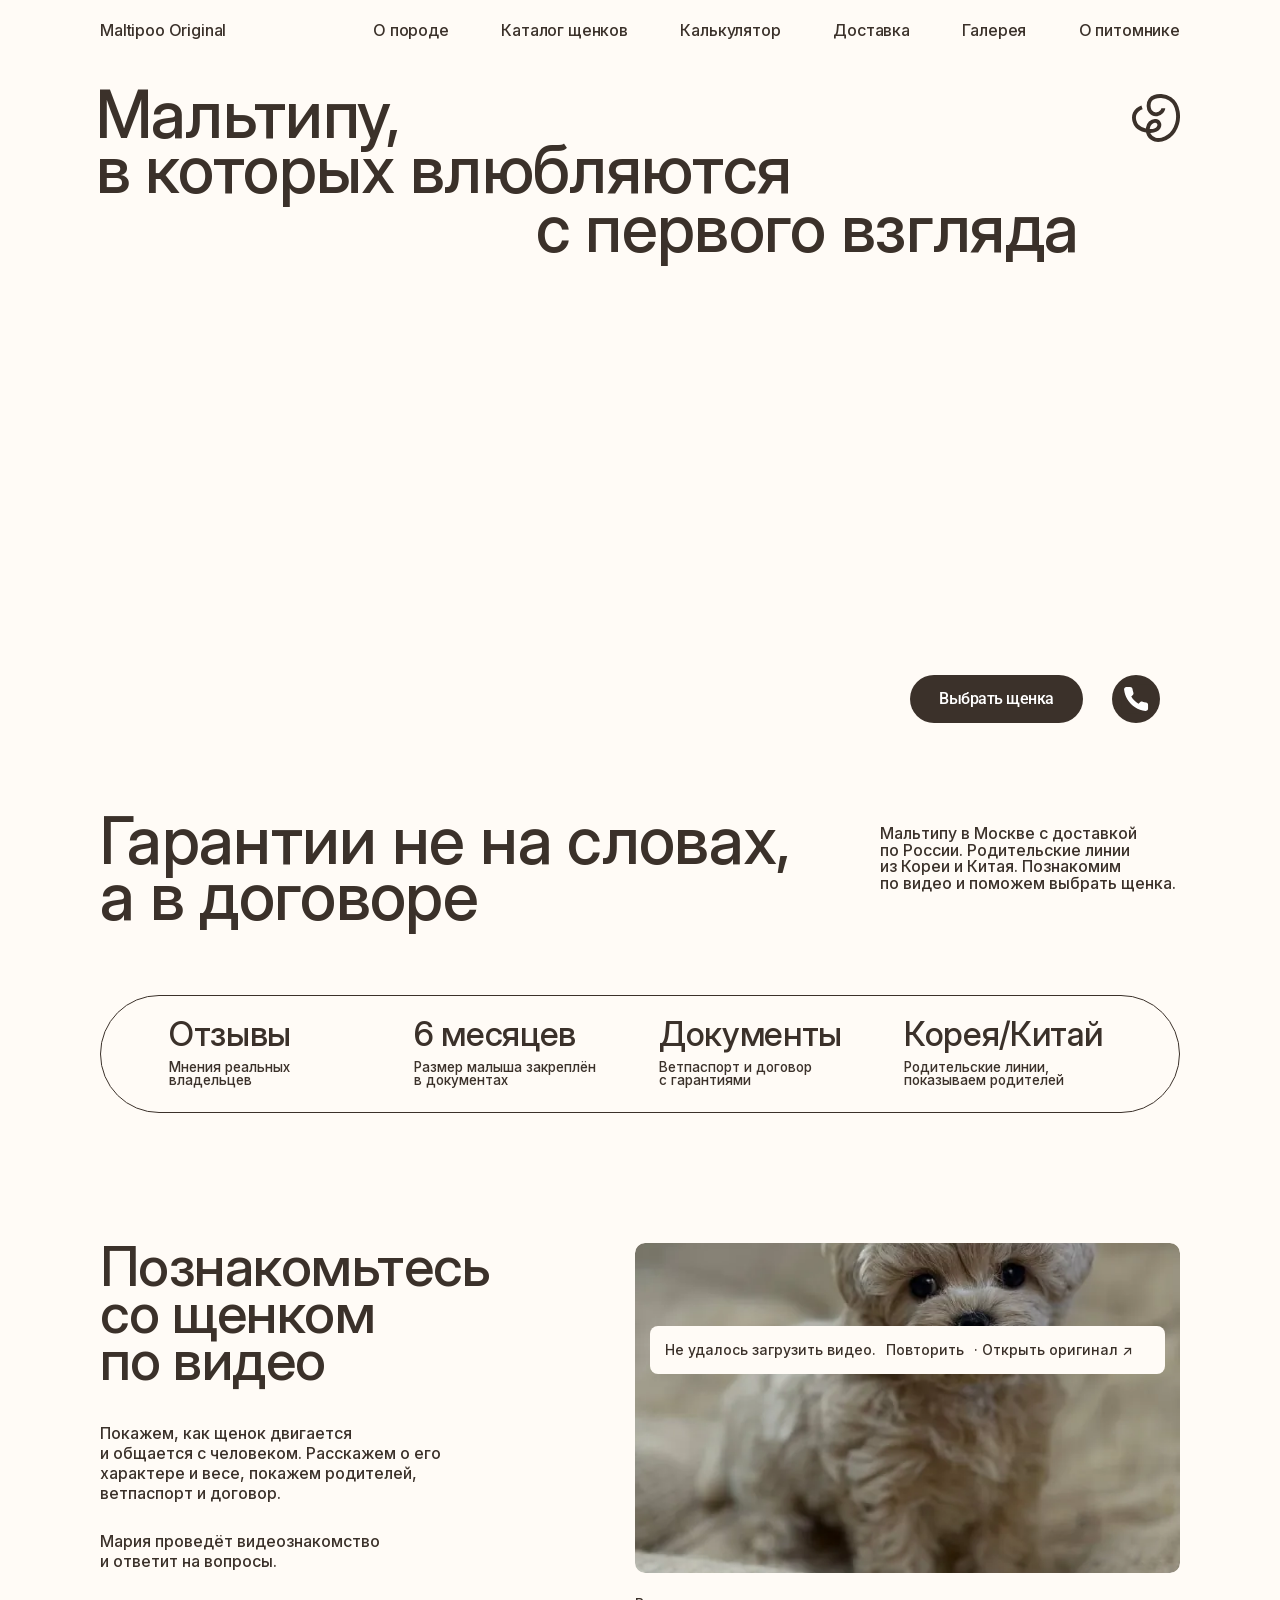
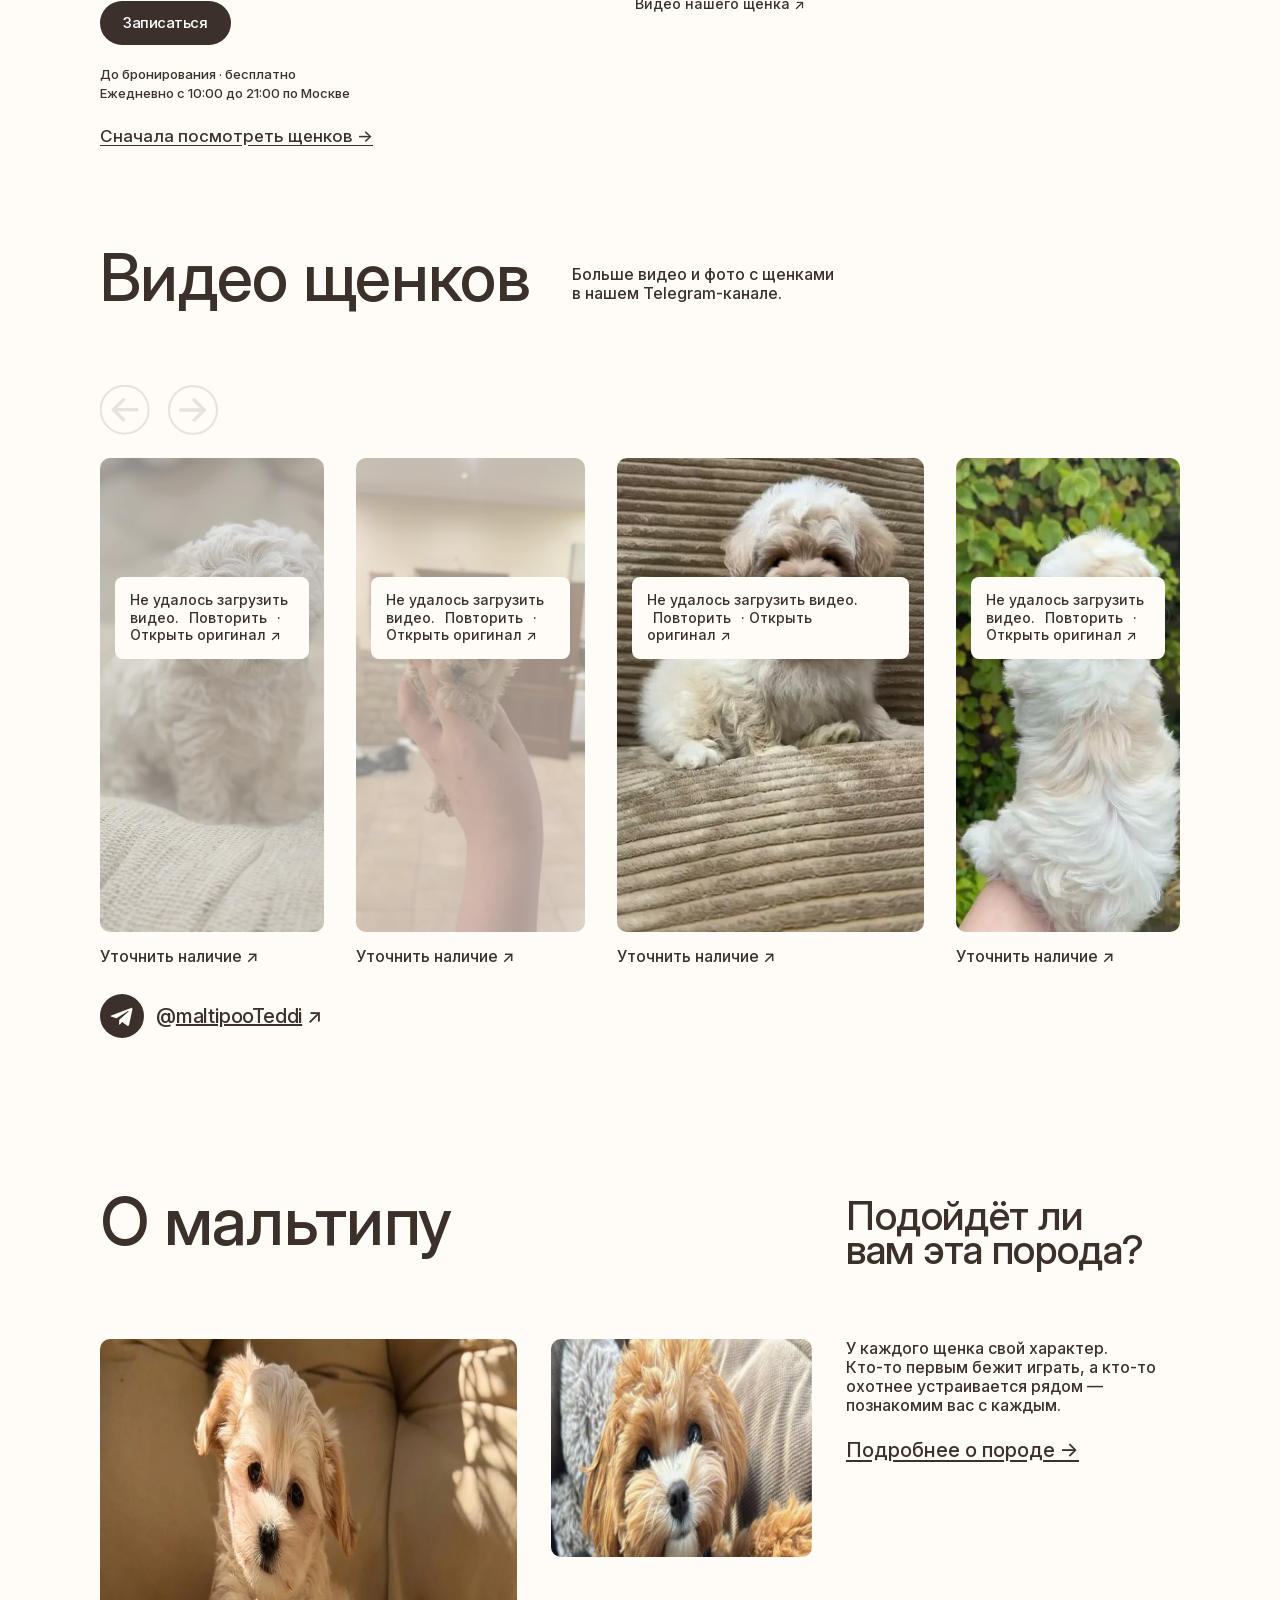
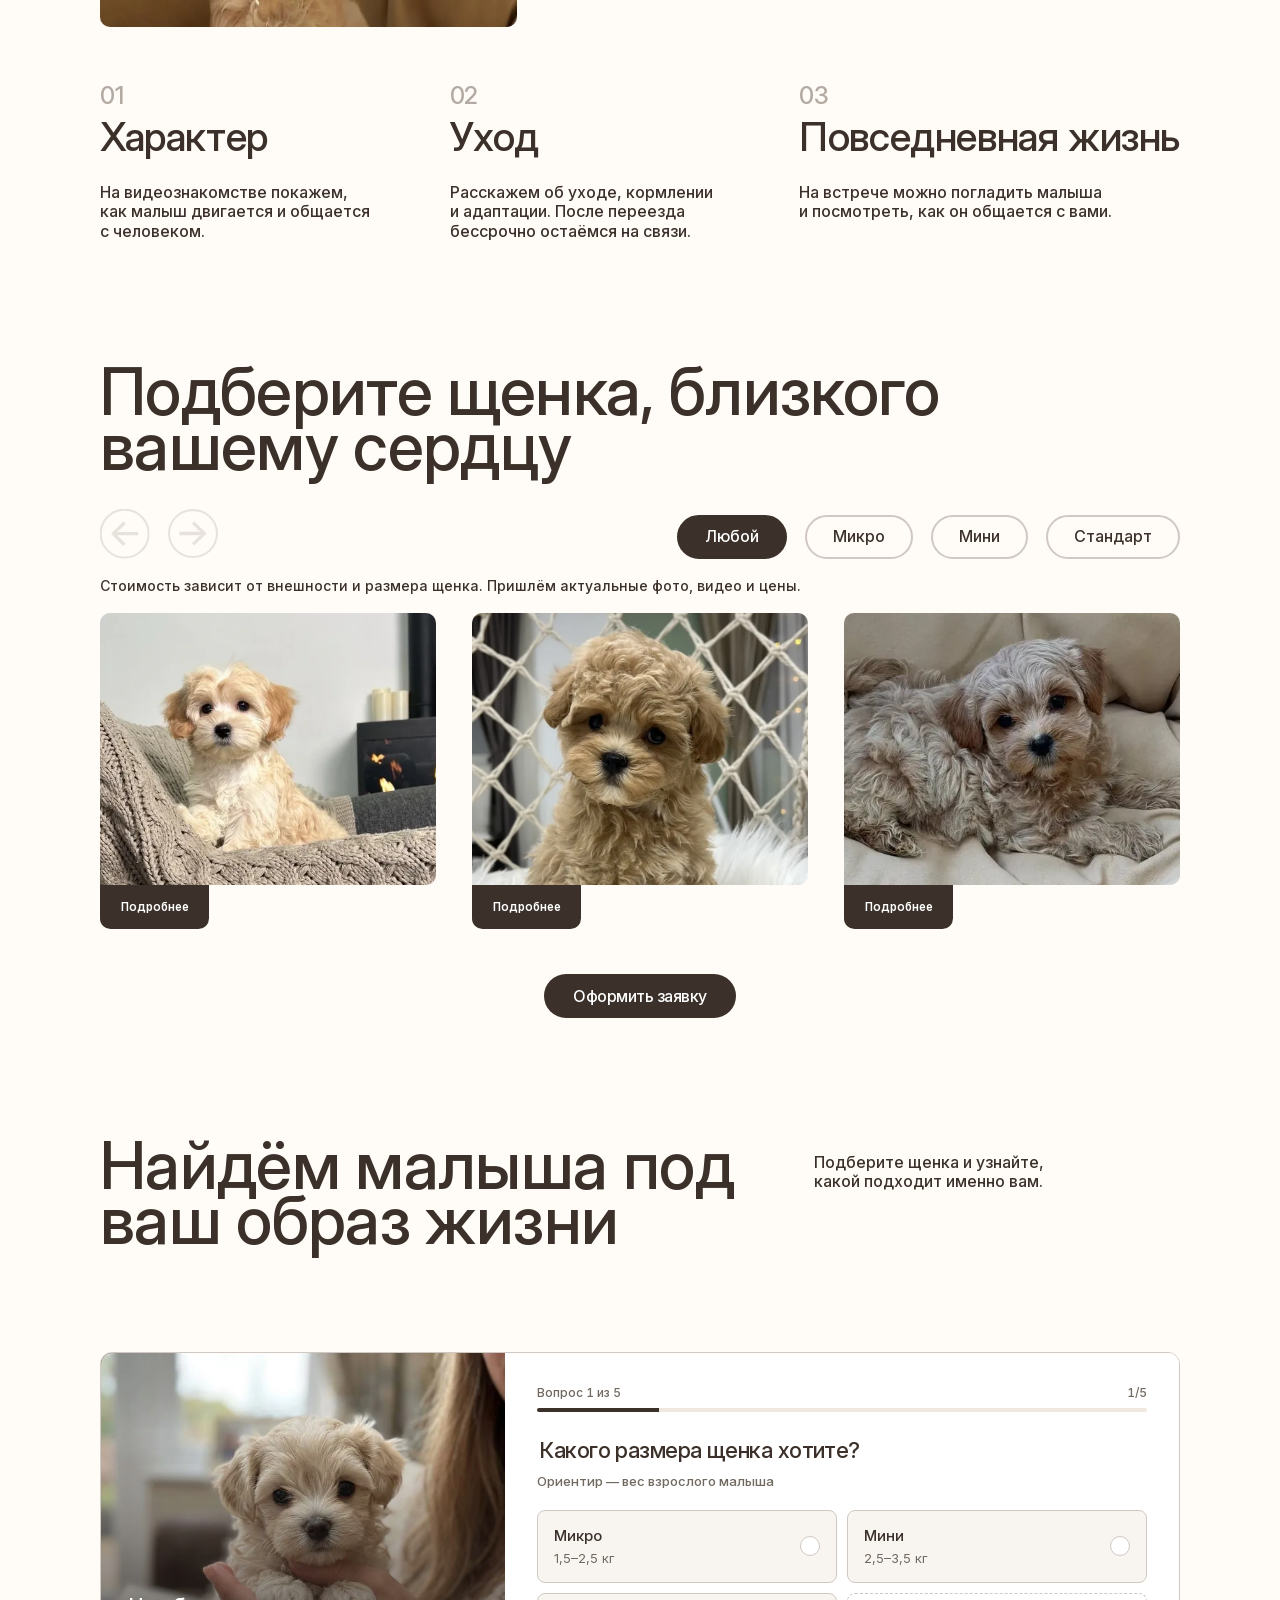
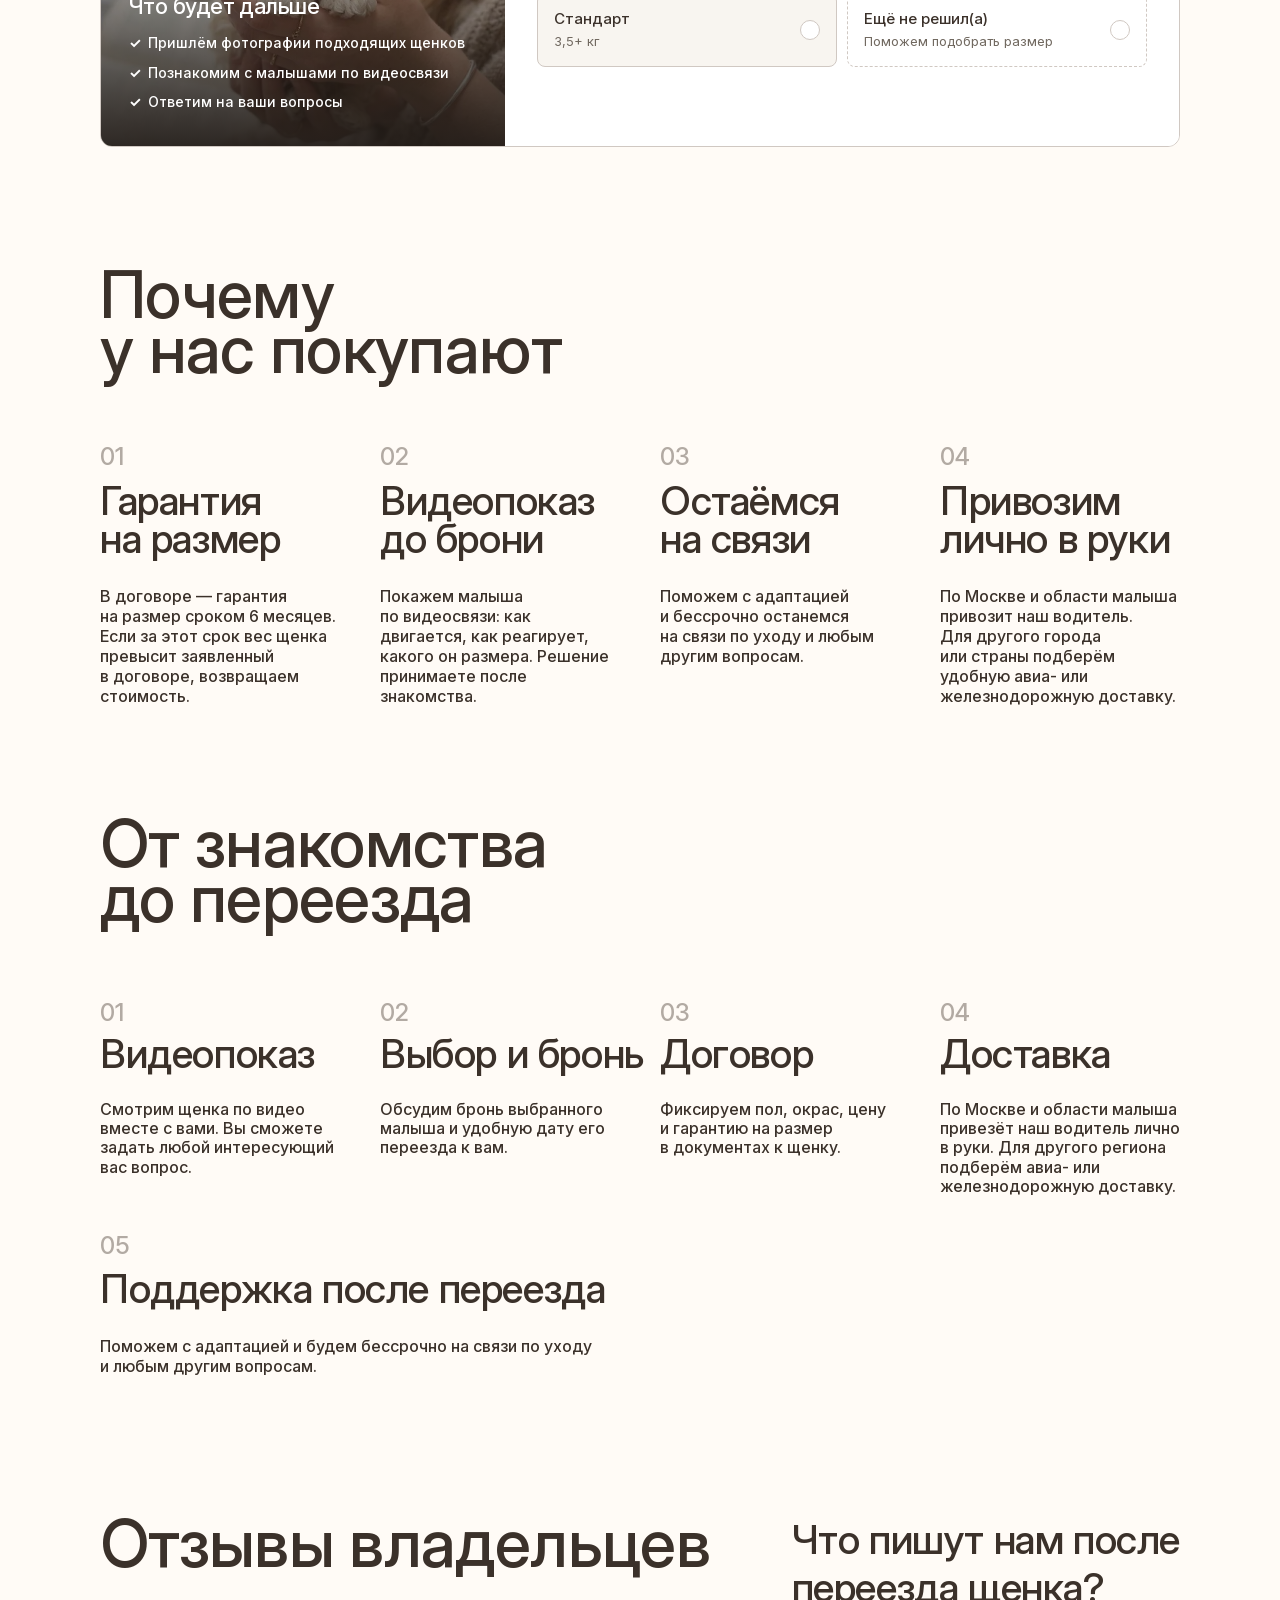
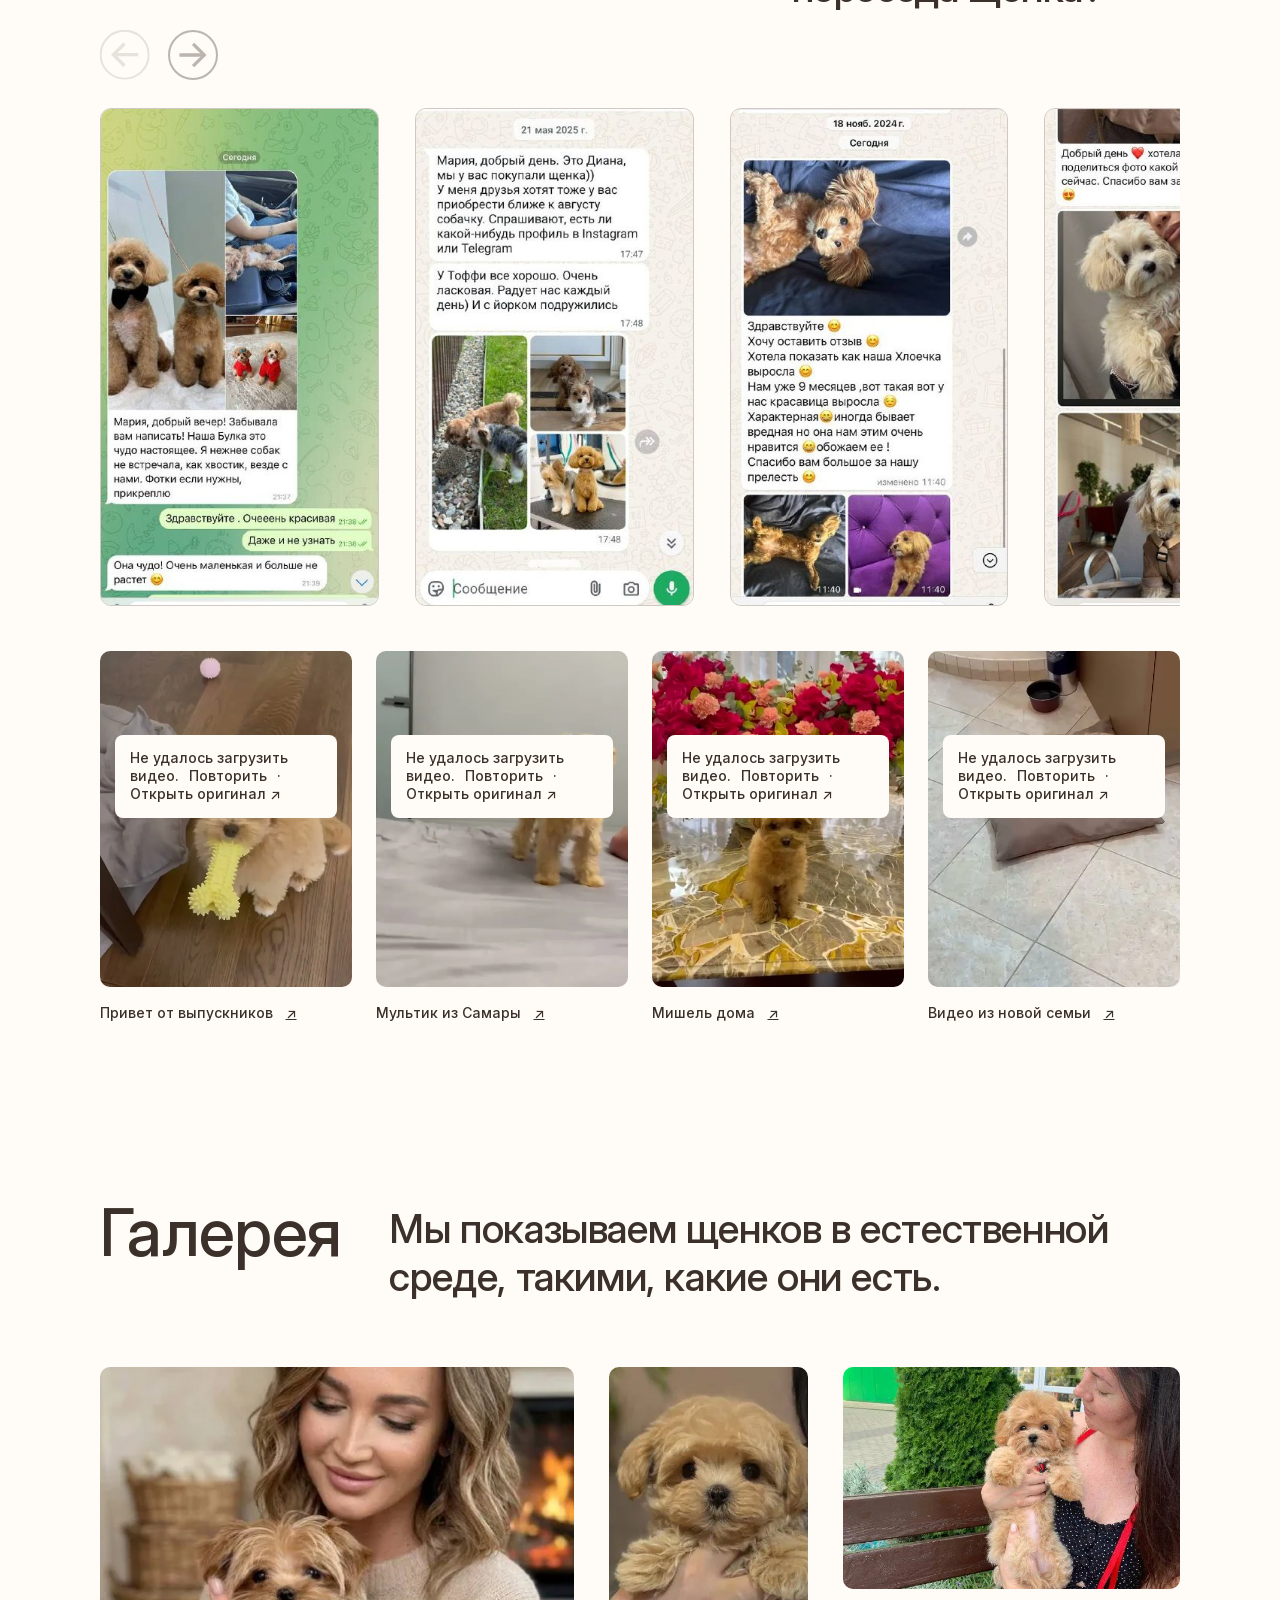
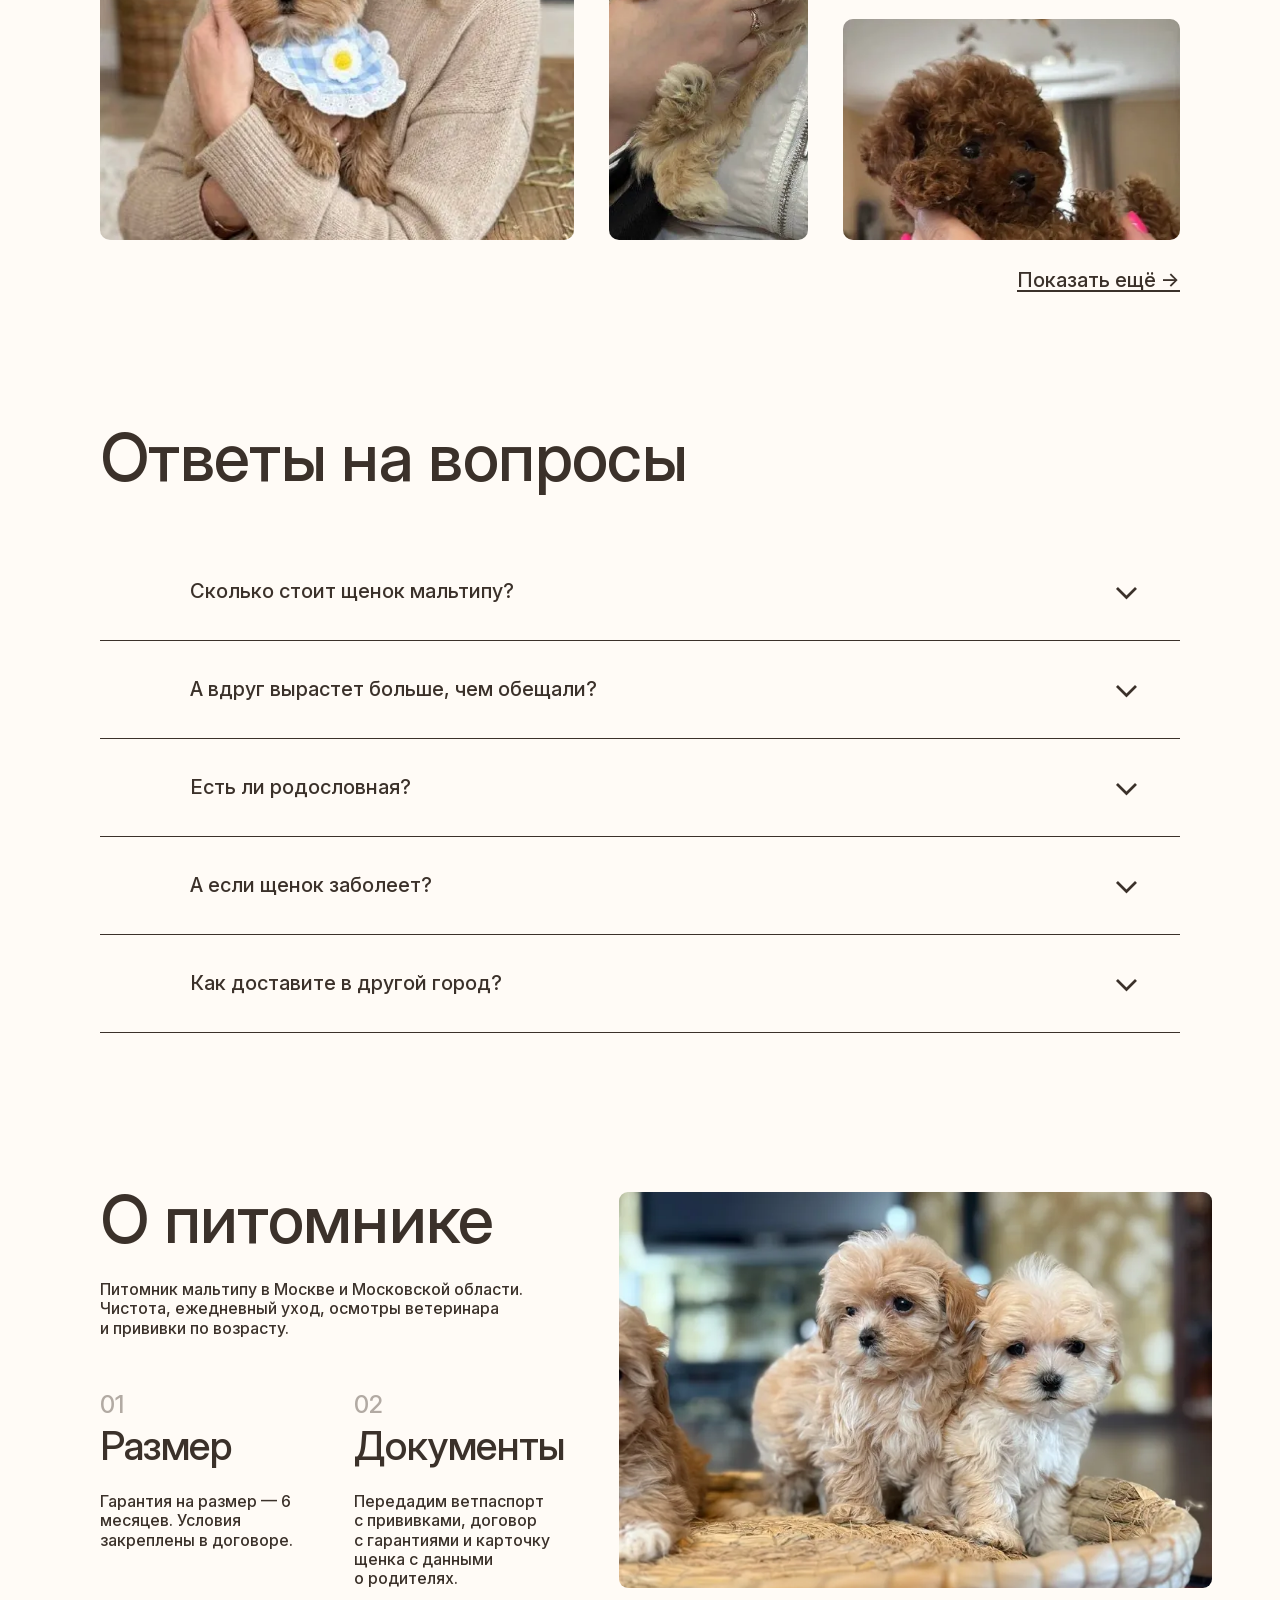
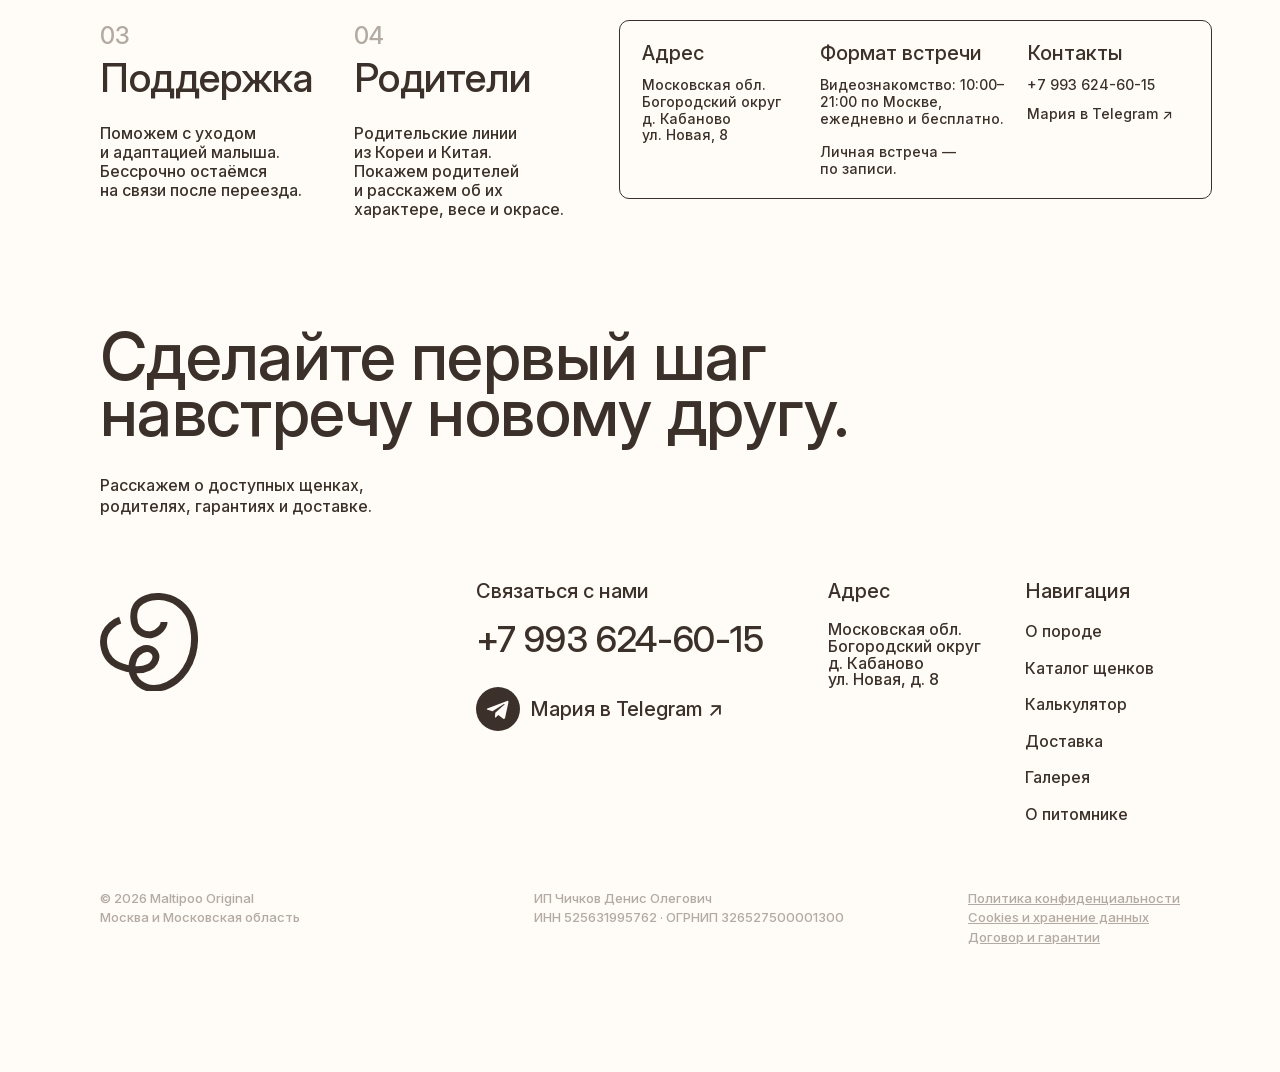
==== commit 7db7bd7c: "Fix mobile hero typography, image framing and button alignment" ====
--- a/index.html
+++ b/index.html
@@ -1,8 +1,8 @@
 <!doctype html>
-<html lang="ru"><head><meta charset="utf-8"><meta name="viewport" content="width=device-width,initial-scale=1"><meta name="robots" content="noindex,nofollow"><meta name="theme-color" content="#fffbf6"><title>Maltipoo Original — щенки мальтипу в Москве</title><meta name="description" content="Мальтипу мини и микро. Фото щенков, видеознакомство, договор и доставка. Maltipoo Original — Москва и Московская область."><link rel="icon" href="./assets/optimized/imgVector-6d74f1.svg"><link rel="stylesheet" href="./assets/optimized/fonts.css"><link rel="stylesheet" href="styles.css?v=6.5"><link rel="preload" as="font" type="font/woff2" href="./assets/optimized/InterVariable.woff2" crossorigin><link rel="preload" as="image" href="./assets/optimized/img54133589218606372301-c66da4-800.webp" imagesrcset="./assets/optimized/img54133589218606372301-c66da4-480.webp 480w, ./assets/optimized/img54133589218606372301-c66da4-800.webp 800w, ./assets/optimized/img54133589218606372301-c66da4-1024.webp 1024w" imagesizes="(max-width: 600px) 136vw, (max-width: 900px) calc(100vw - 64px), (max-width: 1250px) calc(100vw - 100px), 1240px" fetchpriority="high"><script src="app.js?v=6.5" defer></script></head><body>
+<html lang="ru"><head><meta charset="utf-8"><meta name="viewport" content="width=device-width,initial-scale=1"><meta name="robots" content="noindex,nofollow"><meta name="theme-color" content="#fffbf6"><title>Maltipoo Original — щенки мальтипу в Москве</title><meta name="description" content="Мальтипу мини и микро. Фото щенков, видеознакомство, договор и доставка. Maltipoo Original — Москва и Московская область."><link rel="icon" href="./assets/optimized/imgVector-6d74f1.svg"><link rel="stylesheet" href="./assets/optimized/fonts.css"><link rel="stylesheet" href="styles.css?v=6.6.1"><link rel="preload" as="font" type="font/woff2" href="./assets/optimized/InterVariable.woff2" crossorigin><link rel="preload" as="image" href="./assets/optimized/img54133589218606372301-c66da4-800.webp" imagesrcset="./assets/optimized/img54133589218606372301-c66da4-480.webp 480w, ./assets/optimized/img54133589218606372301-c66da4-800.webp 800w, ./assets/optimized/img54133589218606372301-c66da4-1024.webp 1024w" imagesizes="(max-width: 600px) calc(100vw - 36px), (max-width: 900px) calc(100vw - 64px), (max-width: 1250px) calc(100vw - 100px), 1240px" fetchpriority="high"><script src="app.js?v=6.6" defer></script></head><body>
 <a class="skip-link" href="#main">Перейти к содержанию</a>
 <header class="header wrap"><a class="brand" href="#top">Maltipoo Original</a><nav id="navigation" aria-label="Главная навигация"><a href="#breed">О породе</a><a href="#puppies">Каталог щенков</a><a href="#selection">Калькулятор</a><a href="#delivery">Доставка</a><a href="#gallery">Галерея</a><a href="#address">О питомнике</a></nav><button class="menu-toggle" type="button" aria-label="Открыть меню" aria-expanded="false" aria-controls="navigation"><span></span><span></span></button></header>
-<main id="main"><section class="hero wrap" id="top" aria-labelledby="hero-heading"><div class="hero-heading"><h1 id="hero-heading"><span>Мальтипу,</span><span>в которых влюбляются</span><span>с первого взгляда</span></h1><img src="./assets/optimized/imgVector-6d74f1.svg" alt="" class="hero-mark"></div><div class="hero-photo"><img src="./assets/optimized/img54133589218606372301-c66da4-800.webp" alt="Кремовый щенок мальтипу на диване" class="" width="1024" height="768" decoding="async" srcset="./assets/optimized/img54133589218606372301-c66da4-480.webp 480w, ./assets/optimized/img54133589218606372301-c66da4-800.webp 800w, ./assets/optimized/img54133589218606372301-c66da4-1024.webp 1024w" sizes="(max-width: 600px) 136vw, (max-width: 900px) calc(100vw - 64px), (max-width: 1250px) calc(100vw - 100px), 1240px" loading="eager" fetchpriority="high"><div class="hero-actions"><a class="button hero-button" href="#puppies">Выбрать щенка</a><a class="hero-call" href="tel:+79936246015" aria-label="Позвонить Марии"><img src="./assets/optimized/imgGroup963-515960.svg" alt="" class=""></a></div></div><div class="guarantees" id="guarantees"><div class="guarantee-heading"><h2>Гарантии не на словах, <br> а в договоре</h2><p>Мальтипу в Москве с доставкой по России. Родительские линии из Кореи и Китая. Познакомим по видео и поможем выбрать щенка.</p></div><div class="fact-pill"><a href="#reviews"><strong>Отзывы</strong><span>Мнения реальных <br> владельцев</span></a><a href="#address"><strong>6 месяцев</strong><span>Размер малыша закреплён <br> в документах</span></a><a href="#address"><strong>Документы</strong><span>Ветпаспорт и договор <br> с гарантиями</span></a><a href="#address"><strong>Корея/Китай</strong><span>Родительские линии, <br> показываем родителей</span></a></div></div></section>
+<main id="main"><section class="hero wrap" id="top" aria-labelledby="hero-heading"><div class="hero-heading"><h1 id="hero-heading"><span>Мальтипу,</span><span>в которых влюбляются</span><span>с первого взгляда</span></h1><img src="./assets/optimized/imgVector-6d74f1.svg" alt="" class="hero-mark"></div><div class="hero-photo"><img src="./assets/optimized/img54133589218606372301-c66da4-800.webp" alt="Кремовый щенок мальтипу на диване" class="" width="1024" height="768" decoding="async" srcset="./assets/optimized/img54133589218606372301-c66da4-480.webp 480w, ./assets/optimized/img54133589218606372301-c66da4-800.webp 800w, ./assets/optimized/img54133589218606372301-c66da4-1024.webp 1024w" sizes="(max-width: 600px) calc(100vw - 36px), (max-width: 900px) calc(100vw - 64px), (max-width: 1250px) calc(100vw - 100px), 1240px" loading="eager" fetchpriority="high"><div class="hero-actions"><a class="button hero-button" href="#puppies">Выбрать щенка</a><a class="hero-call" href="tel:+79936246015" aria-label="Позвонить Марии"><img src="./assets/optimized/imgGroup963-515960.svg" alt="" class=""></a></div></div><div class="guarantees" id="guarantees"><div class="guarantee-heading"><h2>Гарантии не на словах, <br> а в договоре</h2><p>Мальтипу в Москве с доставкой по России. Родительские линии из Кореи и Китая. Познакомим по видео и поможем выбрать щенка.</p></div><div class="fact-pill"><a href="#reviews"><strong>Отзывы</strong><span>Мнения реальных <br> владельцев</span></a><a href="#address"><strong>6 месяцев</strong><span>Размер малыша закреплён <br> в документах</span></a><a href="#address"><strong>Документы</strong><span>Ветпаспорт и договор <br> с гарантиями</span></a><a href="#address"><strong>Корея/Китай</strong><span>Родительские линии, <br> показываем родителей</span></a></div></div></section>
 <section class="meeting wrap" id="meeting"><div class="meeting-copy"><h2>Познакомьтесь <br> со щенком по видео</h2><p>Покажем, как щенок двигается и общается с человеком. Расскажем о его характере и весе, покажем родителей, ветпаспорт и договор.</p><p class="meeting-person">Мария проведёт видеознакомство и ответит на вопросы.</p><button class="button" type="button" data-consultation>Записаться</button><p class="meeting-time">До бронирования · бесплатно <br> Ежедневно с 10:00 до 21:00 по Москве</p><a class="text-link" href="#puppies">Сначала посмотреть щенков →</a></div><figure class="meeting-video"><div class="video-shell"><video data-fallback="https://t.me/maltipooTeddi/1750" muted loop playsinline preload="none" data-poster="./assets/optimized/tg-1750-photo-01-f98316-600.webp" aria-label="Видео щенка"><source data-src="./assets/optimized/tg-1750-video-d6b8e0.mp4" type="video/mp4"></video></div><figcaption><a href="https://t.me/maltipooTeddi/1750" target="_blank" rel="noopener noreferrer">Видео нашего щенка ↗</a></figcaption></figure></section>
 <section class="puppies wrap" id="videos"><div class="heading-row"><h2>Видео щенков</h2><p>Больше видео и фото с щенками <br> в нашем Telegram-канале.</p></div><div class="rail-controls"><button type="button" data-rail="puppy-rail" data-direction="-1" aria-label="Предыдущие фотографии"><img src="./assets/optimized/imgGroup974-f25e73.svg" alt="" class="previous" loading="lazy"></button><button type="button" data-rail="puppy-rail" data-direction="1" aria-label="Следующие фотографии"><img src="./assets/optimized/imgGroup974-f25e73.svg" alt="" class="" loading="lazy"></button></div><div class="puppy-rail" id="puppy-rail"><figure class="puppy-tile puppy-tile-1"><div class="puppy-video"><video data-fallback="https://t.me/maltipooTeddi/1750" muted loop playsinline preload="none" data-poster="./assets/optimized/tg-1750-photo-01-f98316-600.webp" aria-label="Видео щенка мальтипу"><source data-src="./assets/optimized/tg-1750-video-d6b8e0.mp4" type="video/mp4"></video></div><figcaption><a href="https://t.me/mariya_robbi" data-inquire="https://t.me/maltipooTeddi/1750" target="_blank" rel="noopener noreferrer">Уточнить наличие ↗</a></figcaption></figure><figure class="puppy-tile puppy-tile-2"><div class="puppy-video"><video data-fallback="https://t.me/maltipooTeddi/1788" muted loop playsinline preload="none" data-poster="./assets/optimized/tg-1788-3610bb-464.webp" aria-label="Мальчик · супермикро"><source data-src="./assets/optimized/tg-1788-video-9cc77a.mp4" type="video/mp4"></video></div><figcaption><a href="https://t.me/mariya_robbi" data-inquire="https://t.me/maltipooTeddi/1788" target="_blank" rel="noopener noreferrer">Уточнить наличие ↗</a></figcaption></figure><figure class="puppy-tile puppy-tile-3"><div class="puppy-video"><video data-fallback="https://t.me/maltipooTeddi/1786" muted loop playsinline preload="none" data-poster="./assets/optimized/tg-1786-12d1b1-464.webp" aria-label="Видео щенка мальтипу"><source data-src="./assets/optimized/tg-1786-video-4f61f4.mp4" type="video/mp4"></video></div><figcaption><a href="https://t.me/mariya_robbi" data-inquire="https://t.me/maltipooTeddi/1786" target="_blank" rel="noopener noreferrer">Уточнить наличие ↗</a></figcaption></figure><figure class="puppy-tile puppy-tile-4"><div class="puppy-video"><video data-fallback="https://t.me/maltipooTeddi/1785" muted loop playsinline preload="none" data-poster="./assets/optimized/tg-1785-996e6f-464.webp" aria-label="Девочка · стандарт"><source data-src="./assets/optimized/tg-1785-video-dd91f7.mp4" type="video/mp4"></video></div><figcaption><a href="https://t.me/mariya_robbi" data-inquire="https://t.me/maltipooTeddi/1785" target="_blank" rel="noopener noreferrer">Уточнить наличие ↗</a></figcaption></figure></div><div class="telegram-note"><a href="https://t.me/maltipooTeddi" target="_blank" rel="noopener noreferrer"><svg class="telegram-icon" width="44" height="44" viewBox="0 0 44 44" fill="none" aria-hidden="true" focusable="false"><circle cx="22" cy="22" r="22" fill="currentColor"/><path d="M11.3 21.5 31 13.9c.9-.3 1.7.2 1.4 1.6l-3.3 15.3c-.2 1.1-.9 1.4-1.8.9l-5-3.7-2.4 2.3c-.3.3-.5.5-1 .5l.4-5.1 9.2-8.3c.4-.4-.1-.6-.6-.3l-11.4 7.2-4.9-1.5c-1.1-.4-1.1-1 .1-1.5Z" fill="var(--paper)"/></svg><span>@<u>maltipooTeddi</u> ↗</span></a></div></section>
 <section class="breed wrap" id="breed"><div class="breed-grid"><h2>О мальтипу</h2><h3>Подойдёт ли <br> вам эта порода?</h3><figure class="breed-wide"><img src="./assets/optimized/img52422603311684737011-0ee641-768.webp" alt="Светлый мальтипу на диване" class="" loading="lazy" width="768" height="1024" decoding="async" srcset="./assets/optimized/img52422603311684737011-0ee641-480.webp 480w, ./assets/optimized/img52422603311684737011-0ee641-768.webp 768w" sizes="(max-width: 600px) 90vw, (max-width: 900px) 50vw, 640px"></figure><figure class="breed-small"><img src="./assets/optimized/img53212320752286476978-f56441-576.webp" alt="Мальтипу с игрушкой" class="" loading="lazy" width="576" height="1024" decoding="async" srcset="./assets/optimized/img53212320752286476978-f56441-480.webp 480w, ./assets/optimized/img53212320752286476978-f56441-576.webp 576w" sizes="(max-width: 600px) 90vw, (max-width: 900px) 50vw, 640px"></figure><div class="breed-copy"><p>У каждого щенка свой характер.</p><p>Кто-то первым бежит играть, а кто-то охотнее устраивается рядом — познакомим вас с каждым.</p><a class="text-link" href="#breed-details">Подробнее о породе →</a></div></div><div class="breed-details" id="breed-details"><article><span class="number">01</span><h3>Характер</h3><p>На видеознакомстве покажем, как малыш двигается и общается с человеком.</p></article><article><span class="number">02</span><h3>Уход</h3><p>Расскажем об уходе, кормлении и адаптации. После переезда бессрочно остаёмся на связи.</p></article><article><span class="number">03</span><h3>Повседневная жизнь</h3><p>На встрече можно погладить малыша и посмотреть, как он общается с вами.</p></article></div></section>
--- a/styles.css
+++ b/styles.css
@@ -97,3 +97,30 @@
 .quiz-live [hidden]{display:none!important}
 @media(max-width:980px){.selection-panel.quiz-live{grid-template-columns:minmax(0,1fr)}.quiz-live .quiz-side{display:none}}
 @media(max-width:640px){.quiz-live .quiz-content,.quiz-live.is-result .quiz-content{padding:24px 20px}.quiz-live .quiz-options{grid-template-columns:minmax(0,1fr)}.quiz-live .quiz-option{min-height:60px}.quiz-live .quiz-result h3{font-size:24px}.quiz-live #quiz-stage{min-height:0}}
+
+/* v6.6: consistent mobile heading, centered header and proportional photo. */
+.button,.catalog-filters button,.card-detail,.quiz-back,.quiz-edit,.gallery-more{min-height:44px}
+.hero-button{min-height:48px;white-space:normal;text-align:center}
+.hero-call{width:48px;height:48px;flex:0 0 48px;display:grid;place-items:center}
+.hero-call img{width:48px;height:48px;object-fit:contain}
+.hero-actions{max-width:calc(100% - 28px)}
+.video-controls button,.review-videos .video-controls button{min-width:44px;min-height:44px}
+@media(max-width:900px){
+ .header{height:72px;padding-top:0;align-items:center}
+ .brand{font-size:16px;line-height:24px}
+ .menu-toggle{width:44px;height:44px;flex:0 0 44px;padding:0;align-items:center;justify-content:center}
+ .header nav{top:66px}
+ .hero-actions{right:14px;bottom:14px;gap:12px}
+ .hero-button{font-size:16px;padding:12px 22px;min-height:48px}
+}
+@media(max-width:600px){
+ .hero-heading{height:auto;min-height:0;padding:24px 0 36px}
+ .hero h1{font-size:33px;line-height:1.04;letter-spacing:-.02em}
+ .hero h1 span{white-space:normal;max-width:100%;overflow-wrap:normal}
+ .hero h1 span:last-child{margin-left:0;margin-top:0;text-align:right}
+ .hero-mark{top:24px;width:32px}
+ .hero-photo{aspect-ratio:4/3}
+ .hero-photo>img{width:100%;height:100%;object-fit:cover;object-position:center}
+ .hero-button{width:auto;font-size:16px;min-height:48px;padding:12px 20px}
+ .hero-call,.hero-call img{width:48px;height:48px}
+}
